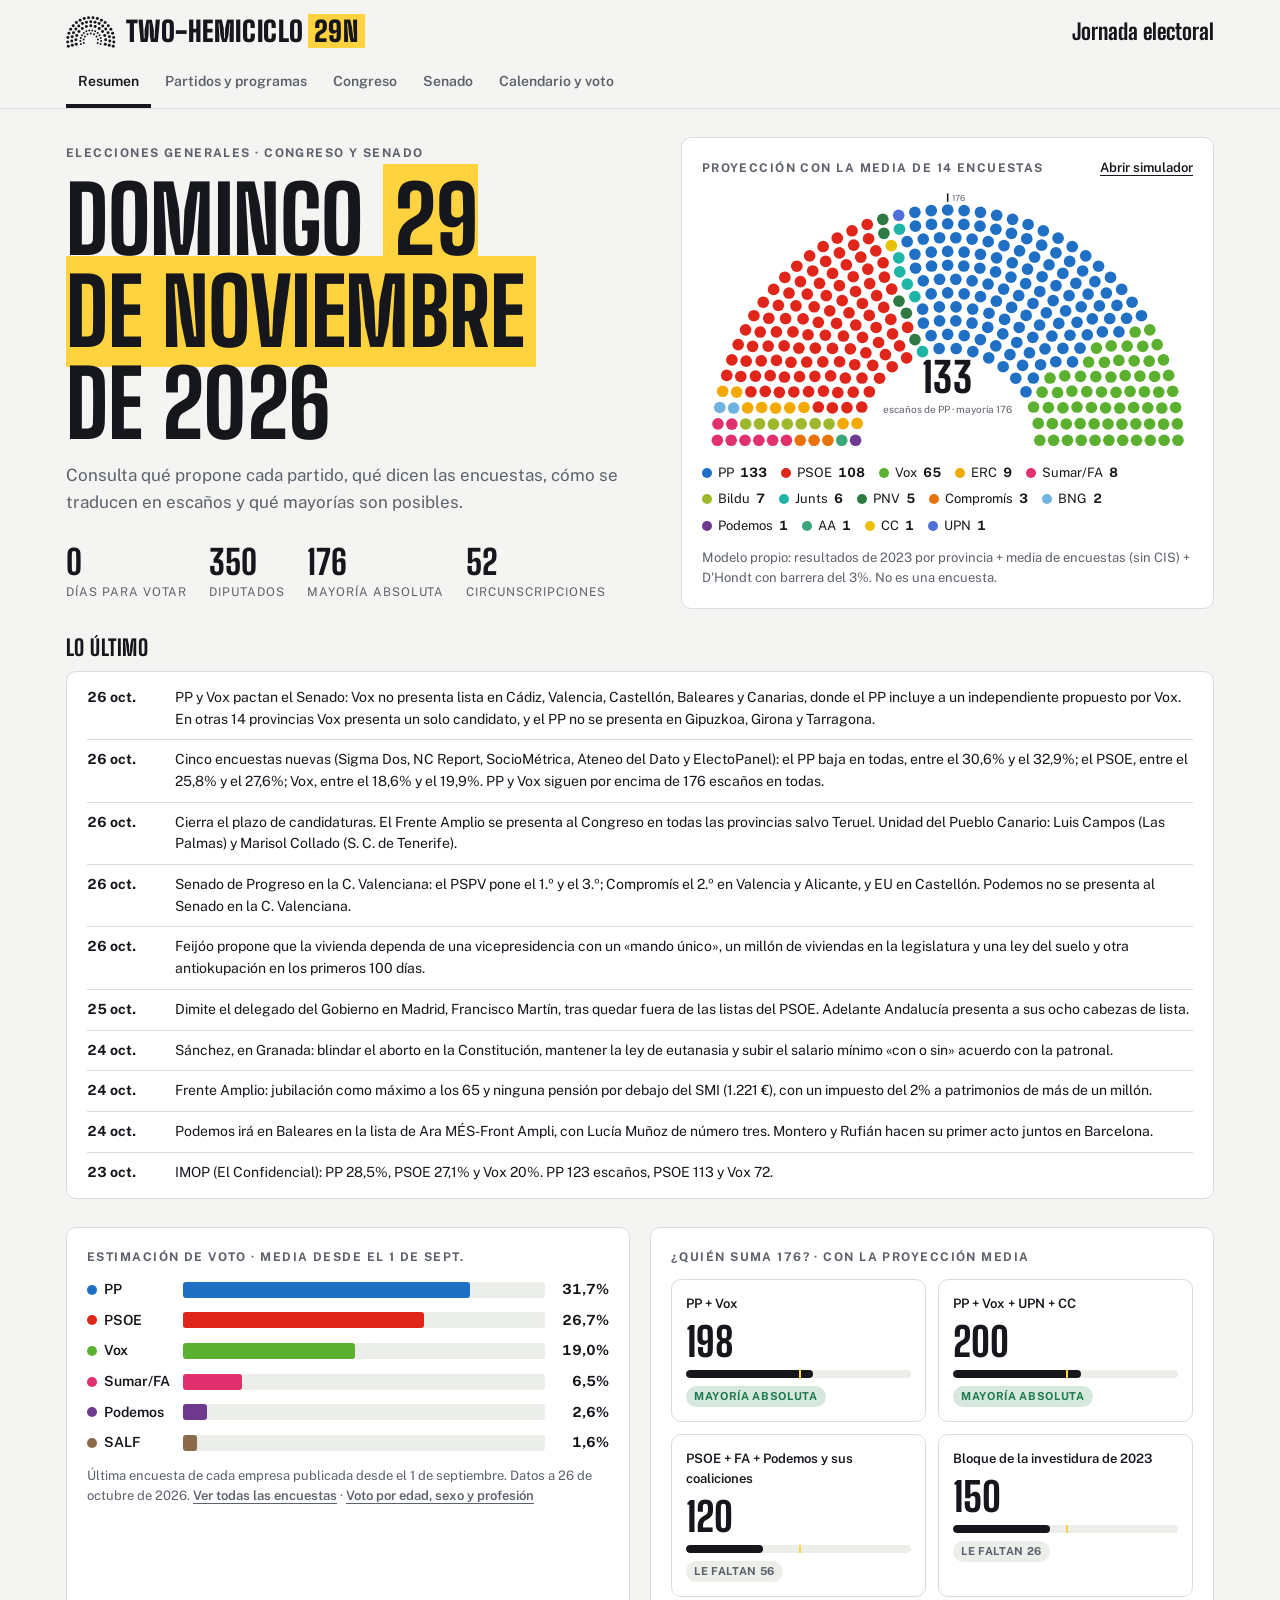
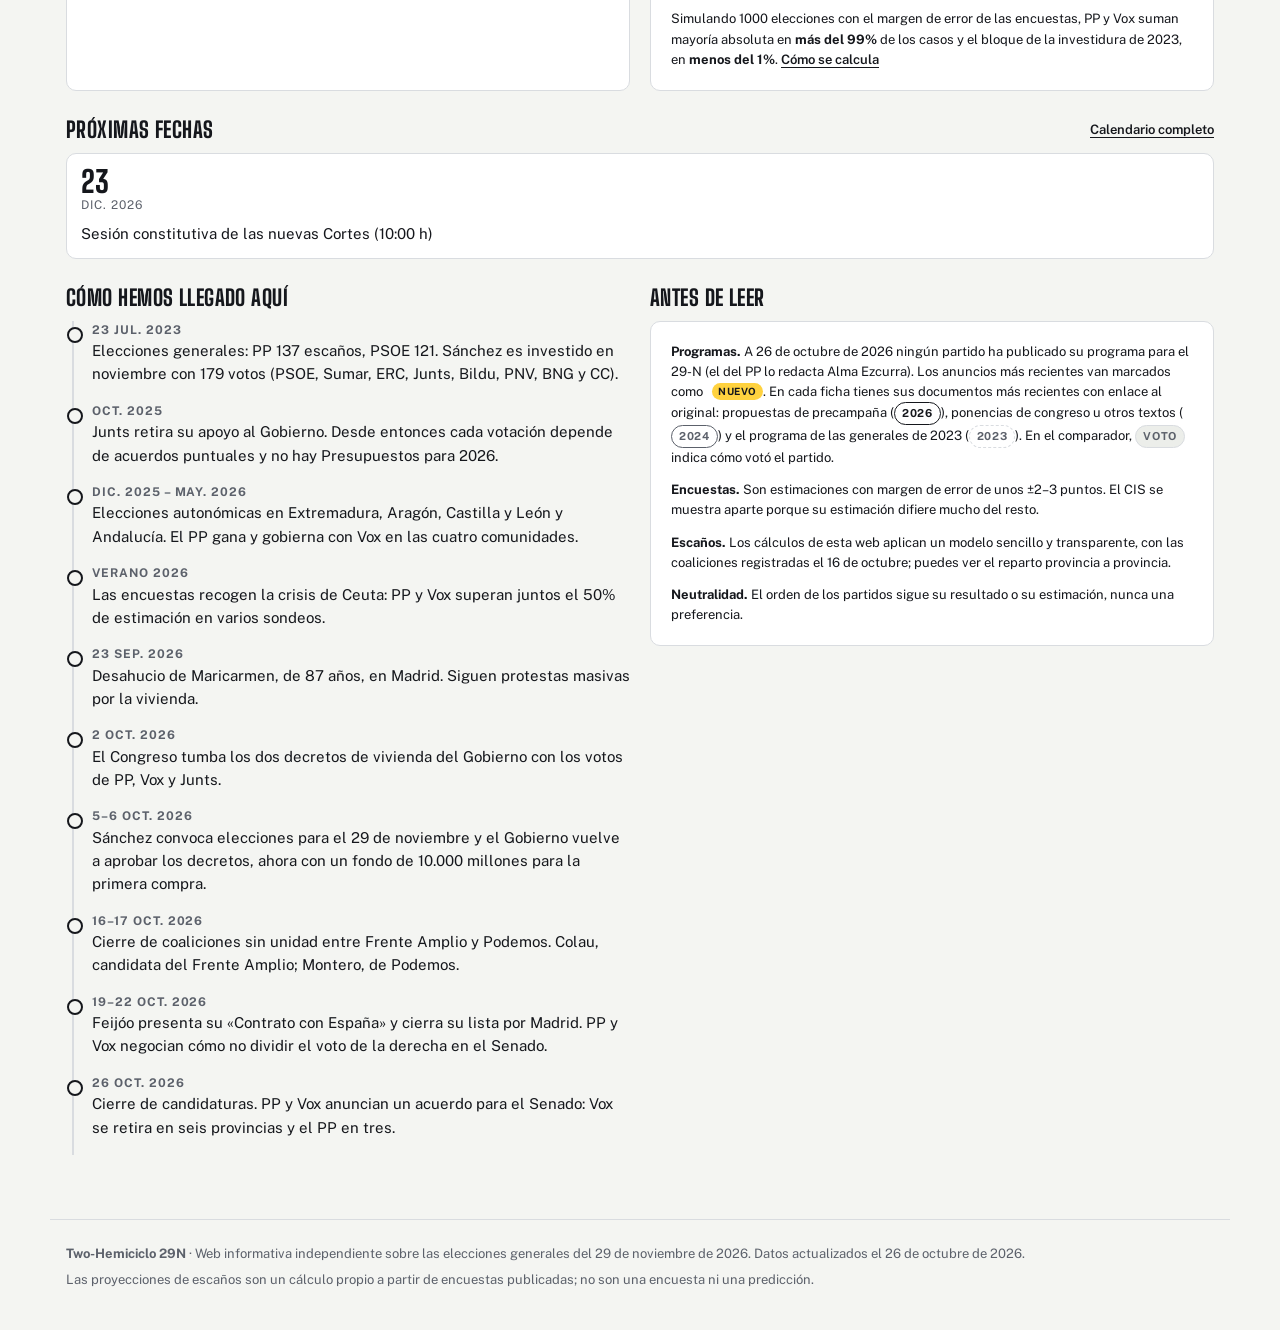
==== index.html @ 8319c79c "Escaños en el aire y probabilidad de mayoría - Congreso › Escaños y pactos: lista del último escaño " ====
<!doctype html>
<html lang="es">
<head>
<meta charset="utf-8">
<meta name="viewport" content="width=device-width,initial-scale=1">
<meta name="description" content="Programas, encuestas, simulador de escaños del Congreso y del Senado y mapa de las elecciones generales del 29 de noviembre de 2026.">
<link rel="icon" href="favicon.svg" type="image/svg+xml">
<link rel="apple-touch-icon" href="apple-touch-icon.png">
<title>Two-Hemiciclo 29N</title>
<link rel="preconnect" href="https://fonts.googleapis.com">
<link rel="preconnect" href="https://fonts.gstatic.com" crossorigin>
<link rel="stylesheet" href="https://fonts.googleapis.com/css2?family=Big+Shoulders+Display:wght@700;800;900&family=Public+Sans:wght@400;500;600;700&display=swap">
<style>
/* Layout: barra fija con pestañas + una sola columna de trabajo (máx. 1180px); los datos mandan, el color es de los partidos. */
:root{
  --paper:#F4F5F2; --card:#FFFFFF; --ink:#15171C; --muted:#5C616B; --line:#D9DCE0; --soft:#ECEEEA;
  --mark:#FFD23F; --mark-ink:#15171C; --good:#1E7A4C; --warn:#A35B00;
  --display:"Big Shoulders Display","Arial Narrow",Impact,sans-serif;
  --body:"Public Sans",system-ui,-apple-system,"Segoe UI",Roboto,sans-serif;
  --r:10px;
}
@media (prefers-color-scheme: dark){ :root:not([data-theme="light"]){
  --paper:#101216; --card:#171A20; --ink:#ECEEF1; --muted:#A1A7B1; --line:#2B3038; --soft:#1D2027;
  --mark:#FFD23F; --mark-ink:#15171C; --good:#5FC891; --warn:#F0A64A; color-scheme:dark }}
:root[data-theme="dark"]{
  --paper:#101216; --card:#171A20; --ink:#ECEEF1; --muted:#A1A7B1; --line:#2B3038; --soft:#1D2027;
  --mark:#FFD23F; --mark-ink:#15171C; --good:#5FC891; --warn:#F0A64A; color-scheme:dark }

*{box-sizing:border-box}
html{-webkit-text-size-adjust:100%}
body{background:var(--paper); color:var(--ink); font-family:var(--body); font-size:15px; line-height:1.55; margin:0}
a{color:inherit; text-underline-offset:3px}
button,input,select,textarea{font:inherit; color:inherit}
:focus-visible{outline:3px solid var(--mark); outline-offset:2px; border-radius:4px}
.num{font-variant-numeric:tabular-nums}
h1,h2,h3{font-family:var(--display); font-weight:800; line-height:1; letter-spacing:.01em; text-wrap:balance; margin:0}
h2{font-size:clamp(30px,5vw,44px); text-transform:uppercase}
h3{font-size:22px; text-transform:uppercase; letter-spacing:.02em}
p{margin:0}
.eyebrow{font-size:12px; font-weight:700; letter-spacing:.12em; text-transform:uppercase; color:var(--muted)}
.muted{color:var(--muted)}
.small{font-size:13px}

/* ---------- Barra superior ---------- */
.top{position:sticky; top:env(safe-area-inset-top,0px); z-index:20; background:var(--paper); border-bottom:1px solid var(--line)}
.top-in{max-width:1180px; margin:0 auto; padding:10px 16px 0; display:flex; flex-direction:column; gap:8px}
.brand-row{display:flex; align-items:center; justify-content:space-between; gap:4px 12px; flex-wrap:wrap}
.count{margin-left:auto}
.brand{display:flex; align-items:center; gap:10px; text-decoration:none}
.logo-mark{height:32px; width:auto; flex:none; fill:var(--ink)}
@media (max-width:480px){ .logo-mark{height:22px} .brand{gap:7px} .brand b{font-size:21px} .count{font-size:11px} .count strong{font-size:18px} }
.brand b{white-space:nowrap}
.brand-row{min-width:0}
.brand b{font-family:var(--display); font-weight:900; font-size:28px; letter-spacing:.02em; text-transform:uppercase}
.brand b span{background:var(--mark); color:var(--mark-ink); padding:0 6px; margin-left:4px}
.count{font-size:13px; color:var(--muted); white-space:nowrap}
.count strong{font-family:var(--display); font-size:22px; color:var(--ink); font-weight:800}
.tabs{display:flex; gap:2px; overflow-x:auto; scrollbar-width:none; margin:0 -16px; padding:0 16px}
.tabs::-webkit-scrollbar{display:none}
.tab{appearance:none; background:none; border:0; padding:10px 12px 11px; font-weight:600; font-size:14px; color:var(--muted); cursor:pointer; white-space:nowrap; border-bottom:4px solid transparent}
.tab:hover{color:var(--ink)}
.tab[aria-selected="true"]{color:var(--ink); border-bottom-color:var(--ink)}

/* ---------- Página ---------- */
main{max-width:1180px; margin:0 auto; padding-inline:16px; padding-block:28px 64px}
[hidden]{display:none !important}
.view{display:flex; flex-direction:column; gap:28px}
.view-head{display:flex; flex-direction:column; gap:8px; max-width:70ch}
.lead{font-size:17px; color:var(--muted)}
.panel{background:var(--card); border:1px solid var(--line); border-radius:var(--r); padding:20px}
.grid2{display:grid; grid-template-columns:repeat(auto-fit,minmax(min(100%,420px),1fr)); gap:20px}
.grid3{display:grid; grid-template-columns:repeat(auto-fit,minmax(min(100%,300px),1fr)); gap:16px}
.row{display:flex; gap:10px; flex-wrap:wrap; align-items:center}
.stack{display:flex; flex-direction:column; gap:12px}
.minw0{min-width:0}
.note{font-size:13px; color:var(--muted); border-left:3px solid var(--line); padding-left:10px}
.flag{display:inline-block; font-size:11px; font-weight:700; letter-spacing:.06em; text-transform:uppercase; padding:2px 7px; border-radius:99px; border:1px solid var(--line); color:var(--muted); white-space:nowrap}
.flag.t2026{border-color:var(--ink); color:var(--ink)}
.flag.t2023{border-style:dashed}
.flag.tvoto{background:var(--soft)}
.flag.tdoc{border-color:var(--muted)}
.btn{appearance:none; border:1px solid var(--ink); background:var(--ink); color:var(--paper); padding:9px 14px; border-radius:8px; font-weight:600; cursor:pointer}
.btn.ghost{background:transparent; color:var(--ink); border-color:var(--line)}
.btn.ghost:hover{border-color:var(--ink)}
.btn:disabled{opacity:.45; cursor:default}
.chip{appearance:none; display:inline-flex; align-items:center; gap:7px; border:1px solid var(--line); background:var(--card); padding:6px 11px; border-radius:99px; font-size:13px; font-weight:600; cursor:pointer}
.chip:hover{border-color:var(--ink)}
.chip[aria-pressed="true"]{background:var(--ink); color:var(--paper); border-color:var(--ink)}
.dot{width:10px; height:10px; border-radius:50%; flex:none; display:inline-block}

/* ---------- Resumen ---------- */
.hero{display:grid; grid-template-columns:minmax(0,1.1fr) minmax(0,1fr); gap:28px; align-items:center}
.hero h1{font-size:clamp(44px,8vw,92px); text-transform:uppercase; letter-spacing:-.005em}
.hero h1 em{font-style:normal; background:var(--mark); color:var(--mark-ink); padding:0 .12em}
.hero-facts{display:flex; gap:22px; flex-wrap:wrap; margin-top:18px}
.fact b{display:block; font-family:var(--display); font-size:34px; font-weight:800; line-height:1}
.fact span{font-size:12px; color:var(--muted); text-transform:uppercase; letter-spacing:.08em}
.blocs{display:grid; grid-template-columns:repeat(auto-fit,minmax(min(100%,230px),1fr)); gap:12px}
.bloc{border:1px solid var(--line); border-radius:var(--r); padding:14px; background:var(--card); display:flex; flex-direction:column; gap:8px}
.bloc .n{font-family:var(--display); font-size:40px; font-weight:800; line-height:1}
.bloc .lbl{font-size:13px; font-weight:600}
.state{font-size:11px; font-weight:700; letter-spacing:.06em; text-transform:uppercase; padding:2px 8px; border-radius:99px; align-self:flex-start}
.state.ok{background:color-mix(in srgb,var(--good) 18%,transparent); color:var(--good)}
.state.no{background:var(--soft); color:var(--muted)}
.meter{height:8px; background:var(--soft); border-radius:99px; position:relative; overflow:hidden}
.meter i{position:absolute; inset:0 auto 0 0; background:var(--ink); border-radius:99px}
.meter .maj{position:absolute; top:-3px; bottom:-3px; width:2px; background:var(--mark); left:50.29%}
.timeline{display:flex; flex-direction:column; gap:0; border-left:2px solid var(--line); margin-left:6px}
.tl{position:relative; padding:0 0 16px 18px}
.tl::before{content:""; position:absolute; left:-7px; top:6px; width:12px; height:12px; border-radius:50%; background:var(--paper); border:2px solid var(--ink)}
.tl b{display:block; font-size:12px; text-transform:uppercase; letter-spacing:.08em; color:var(--muted)}
.next3{display:grid; grid-template-columns:repeat(auto-fit,minmax(min(100%,200px),1fr)); gap:12px}
.date-card{border:1px solid var(--line); border-radius:var(--r); padding:12px 14px; background:var(--card)}
.date-card .dd{font-family:var(--display); font-weight:800; font-size:30px; line-height:1}
.date-card .mm{font-size:12px; text-transform:uppercase; letter-spacing:.08em; color:var(--muted)}

/* barras de estimación */
.bars{display:flex; flex-direction:column; gap:9px}
.bar{display:grid; grid-template-columns:86px minmax(0,1fr) 54px; gap:10px; align-items:center; font-size:14px}
.bar .tr{height:16px; background:var(--soft); border-radius:3px; position:relative}
.bar .tr i{position:absolute; left:0; top:0; bottom:0; border-radius:3px}
.bar .v{text-align:right; font-weight:700}
.bar .nm{font-weight:600; display:flex; align-items:center; gap:7px; white-space:nowrap; overflow:hidden; text-overflow:ellipsis}

/* hemiciclo */
.hemi{width:100%; height:auto; display:block}
.hemi-wrap{position:relative}
.hemi-legend{display:flex; flex-wrap:wrap; gap:6px 14px; font-size:13px}
.hemi-legend span{display:inline-flex; align-items:center; gap:6px}
.hemi-legend b{font-variant-numeric:tabular-nums}

/* ---------- Partidos ---------- */
.party-pick{display:flex; flex-wrap:wrap; gap:8px}
.party-pick .chip .dot{width:12px; height:12px}
.ballot{background:#FFFFFF; color:#15171C; border:1px solid #C9CCD1; border-radius:4px; padding:18px 20px; box-shadow:0 1px 0 rgba(0,0,0,.04); display:flex; flex-direction:column; gap:6px; position:relative; overflow:hidden}
.ballot::after{content:""; position:absolute; right:-30px; top:-30px; width:90px; height:90px; border-radius:50%; background:var(--pc); opacity:.9}
.ballot small{max-width:78%; font-size:11px; letter-spacing:.12em; text-transform:uppercase; color:#5C616B}
.ballot .pname{font-family:var(--display); font-weight:900; font-size:clamp(32px,6vw,52px); text-transform:uppercase; line-height:.95; max-width:85%}
.ballot .cand{font-weight:600}
.ballot .facts{display:flex; gap:18px; flex-wrap:wrap; font-size:13px; color:#3B3F47; margin-top:6px}
.prog{display:flex; flex-direction:column; gap:14px}
.prog-block{border-top:1px solid var(--line); padding-top:14px; display:grid; grid-template-columns:200px minmax(0,1fr); gap:16px}
.prog-block h4{margin:0; font-size:15px; display:flex; flex-direction:column; gap:6px; align-items:flex-start}
.prog-block ul{margin:0; padding-left:18px; display:flex; flex-direction:column; gap:6px}
.new{display:inline-block; margin-left:6px; font-size:10px; font-weight:700; letter-spacing:.06em; text-transform:uppercase; background:var(--mark); color:#15171C; padding:1px 6px; border-radius:99px; vertical-align:1px}
.news{display:flex; flex-direction:column; gap:0; padding-block:6px}
.news-item{display:grid; grid-template-columns:76px minmax(0,1fr); gap:12px; padding:9px 0; border-top:1px solid var(--line); font-size:14px}
.news-item:first-child{border-top:0}
.news-item b{font-variant-numeric:tabular-nums; white-space:nowrap}
.src.more{flex-direction:row; flex-wrap:wrap; gap:4px 14px}
.sen-big{display:flex; align-items:baseline; gap:10px}
.sen-big .n{font-family:var(--display); font-weight:900; font-size:56px; line-height:1}
.sen-bar{position:relative}
.pacts{display:grid; grid-template-columns:repeat(auto-fit,minmax(min(100%,300px),1fr)); gap:12px}
.pacts .panel{padding:14px; gap:6px}
.pacts h4{margin:0; font-size:15px}
ul.plain{margin:0; padding-left:18px; display:flex; flex-direction:column; gap:8px}
.subnav{display:flex; flex-wrap:wrap; gap:6px; margin-bottom:-8px}
.subtab{appearance:none; border:1px solid var(--line); background:var(--card); padding:6px 14px; border-radius:99px; font-size:13px; font-weight:600; cursor:pointer}
.subtab:hover{border-color:var(--ink)}
.subtab[aria-pressed="true"]{background:var(--ink); color:var(--paper); border-color:var(--ink)}
.gleg{display:inline-flex; align-items:center; gap:6px}
.gbar{display:inline-block; width:44px; height:10px; border-radius:2px}
.seat-legend{display:flex; flex-wrap:wrap; gap:4px 12px; font-size:12px; color:var(--muted)}
.seat-rows{display:flex; flex-direction:column; gap:6px}
.seat-row{display:grid; grid-template-columns:150px minmax(0,1fr) 54px; gap:12px; align-items:center}
.seat-row.avg{padding-bottom:8px; border-bottom:1px solid var(--line); margin-bottom:4px}
.seat-row.out .seatbar{opacity:.55}
.sr-name{display:flex; flex-direction:column; line-height:1.2; min-width:0}
.sr-name b{font-size:13px; white-space:nowrap; overflow:hidden; text-overflow:ellipsis}
.sr-name span{font-size:11px; color:var(--muted)}
.sr-sum{display:flex; flex-direction:column; align-items:flex-end; line-height:1.1}
.sr-sum b{font-size:15px} .sr-sum span{font-size:10px; color:var(--muted); text-transform:uppercase; letter-spacing:.04em}
.seatbar{position:relative; display:flex; height:22px; border-radius:4px; overflow:hidden; background:var(--soft)}
.seat-row.avg .seatbar{height:28px}
.seatbar i{display:flex; align-items:center; justify-content:center; height:100%; box-shadow:inset -2px 0 0 var(--card); font-style:normal; font-size:11px; font-weight:700; outline:none}
.seatbar i:last-of-type{box-shadow:none}
.seatbar i:hover,.seatbar i:focus{filter:brightness(1.12)}
.seatbar-maj{position:absolute; left:calc(50% - 1px); top:-3px; bottom:-3px; width:2px; background:var(--ink); pointer-events:none}
.pbars{display:flex; flex-direction:column; gap:0}
.pbar{display:grid; grid-template-columns:150px minmax(0,1fr); gap:12px; align-items:center}
.pb-name{font-size:13px; font-weight:600; display:flex; flex-direction:column; line-height:1.2; min-width:0; padding:3px 0}
.pb-name small{font-size:11px; font-weight:400; color:var(--muted)}
.pb-track{position:relative; height:100%; min-height:34px; display:flex; align-items:center}
.pb-head .pb-track{min-height:20px}
.pb-track i{position:relative; z-index:1; display:block; height:16px; background:var(--pc); border-radius:0 4px 4px 0; outline:none}
.pb-track i:hover,.pb-track i:focus{filter:brightness(1.12)}
.pbar.cis .pb-track i{opacity:.45}
.pb-track em{position:relative; z-index:3; font-style:normal; font-size:12px; font-weight:700; margin-left:4px; padding:0 3px; background:var(--card); border-radius:3px}
.ref{position:absolute; top:0; bottom:0; width:0; border-left:2px solid var(--ink); z-index:2; pointer-events:none}
.ref.r23{border-left:2px dashed var(--muted)}
.ref-lab{position:absolute; top:50%; margin-top:-8px; padding:0 5px; font-size:11px; font-weight:700; white-space:nowrap; color:var(--ink)}
.ref-lab.r23{color:var(--muted)}
.viz-tip{position:absolute; z-index:50; background:var(--ink); color:var(--paper); font-size:12px; line-height:1.35; padding:6px 9px; border-radius:6px; pointer-events:none; max-width:240px; box-shadow:0 2px 8px rgba(0,0,0,.18)}
.viz-tip span{opacity:.75}
@media (max-width:600px){ .seat-row{grid-template-columns:96px minmax(0,1fr) 44px; gap:8px} .pbar{grid-template-columns:96px minmax(0,1fr); gap:8px} .seatbar i span{display:none} }
.map-ctl{gap:10px; flex-wrap:wrap}
.map-ctl select{max-width:100%}
.map-grid{display:grid; grid-template-columns:minmax(0,1.35fr) minmax(0,1fr); gap:20px; align-items:start}
.map-wrap{width:100%}
.spain{width:100%; height:auto; display:block}
.spain .rg{stroke:var(--card); stroke-width:.7; cursor:pointer; transition:opacity .15s}
.spain .rg:hover{opacity:.82}
.spain .rg:focus{outline:none; stroke:var(--ink); stroke-width:2}
.spain .rg.sel{stroke:var(--ink); stroke-width:2.2}
.spain .frame{fill:none; stroke:var(--line); stroke-width:1}
.spain .maplbl{font-size:10px; fill:var(--muted); font-family:var(--body)}
.map-legend{display:flex; flex-wrap:wrap; gap:6px 14px; font-size:13px}
.sq{display:inline-block; width:11px; height:11px; border-radius:2px; margin-right:6px; vertical-align:-1px}
.schips{display:flex; flex-wrap:wrap; gap:6px 12px; font-size:13px}
.schip{display:inline-flex; align-items:center; gap:6px}
.seatstrip.big i{width:12px; height:12px}
table.mini td, table.mini th{padding:6px 8px}
.ally-blk{display:flex; flex-direction:column; gap:6px; border-top:1px solid var(--line); padding-top:10px}
.ally-blk.on .eyebrow{color:var(--ink)}
ul.ally{margin:0; padding-left:18px; display:flex; flex-direction:column; gap:4px}
.ally-table th{text-align:left}
.sen-table td:first-child{white-space:normal}
.ally-table td{text-align:left; vertical-align:top; white-space:normal; min-width:160px}
.ally-table td div+div{margin-top:4px}
.sr-only{position:absolute; width:1px; height:1px; overflow:hidden; clip:rect(0 0 0 0); white-space:nowrap}
@media (max-width:820px){ .map-grid{grid-template-columns:1fr} }
.pick-groups{display:flex; flex-direction:column; gap:10px}
.pick-group{display:flex; flex-direction:column; gap:6px}
.doc-head{display:flex; flex-direction:column; gap:8px}
.doc-meta{display:flex; flex-wrap:wrap; align-items:center; gap:10px 14px; padding-top:4px}
.doc-meta > div{flex:1 1 240px; min-width:0}
.doc-link{text-decoration:none; font-size:13px; white-space:nowrap}
.cmp-row{display:flex; gap:8px; align-items:flex-start}
.cmp-row .flag{flex:none; margin-top:2px}
.src{font-size:13px; color:var(--muted); display:flex; flex-direction:column; gap:4px}
.terr{display:grid; grid-template-columns:repeat(auto-fit,minmax(min(100%,260px),1fr)); gap:12px}
.terr .panel{padding:14px; display:flex; flex-direction:column; gap:6px}
.terr h4{margin:0; display:flex; align-items:center; gap:8px; font-size:15px}

/* ---------- Comparar ---------- */
.cmp{display:grid; grid-template-columns:repeat(auto-fit,minmax(min(100%,300px),1fr)); gap:12px}
.cmp .cell{border:1px solid var(--line); border-radius:var(--r); background:var(--card); padding:14px; display:flex; flex-direction:column; gap:6px; border-top:5px solid var(--pc)}
.cmp .cell h4{margin:0; font-size:14px; text-transform:uppercase; letter-spacing:.06em}
.cmp .cell.empty p{color:var(--muted); font-style:italic}
.quiz{display:flex; flex-direction:column; gap:12px}
.q{border:1px solid var(--line); border-radius:var(--r); padding:14px; background:var(--card); display:flex; flex-direction:column; gap:10px}
.q .qt{font-weight:600; font-size:16px}
.seg{display:inline-flex; border:1px solid var(--line); border-radius:8px; overflow:hidden; flex-wrap:wrap}
.seg button{appearance:none; border:0; background:transparent; padding:7px 12px; font-size:13px; font-weight:600; cursor:pointer; border-right:1px solid var(--line)}
.seg button:last-child{border-right:0}
.seg button[aria-pressed="true"]{background:var(--ink); color:var(--paper)}
.q details summary{cursor:pointer; font-size:13px; color:var(--muted)}

/* ---------- Encuestas ---------- */
.tiles{display:grid; grid-template-columns:repeat(auto-fit,minmax(min(100%,150px),1fr)); gap:10px}
.tile{border:1px solid var(--line); border-radius:var(--r); padding:12px 14px; background:var(--card); border-left:6px solid var(--pc)}
.tile .n{font-family:var(--display); font-size:38px; font-weight:800; line-height:1}
.tile .d{font-size:12px; color:var(--muted)}
.table-wrap{overflow-x:auto; border:1px solid var(--line); border-radius:var(--r); background:var(--card)}
table{border-collapse:collapse; width:100%; font-size:14px}
th,td{padding:9px 10px; text-align:right; border-bottom:1px solid var(--line); white-space:nowrap; font-variant-numeric:tabular-nums}
th:first-child,td:first-child{text-align:left}
thead th{font-size:12px; text-transform:uppercase; letter-spacing:.06em; color:var(--muted); font-weight:700; position:sticky; top:0; background:var(--card)}
tbody tr:last-child td{border-bottom:0}
tr.cis td{color:var(--muted)}
td .lead-cell{font-weight:700}
.top1{font-weight:800}
.pollname b{display:block}
.pollname span{font-size:12px; color:var(--muted)}
.linkbtn{appearance:none; background:none; border:0; padding:0; text-decoration:underline; text-underline-offset:3px; cursor:pointer; font-weight:600; font-size:13px}
.chart{width:100%; height:auto; display:block}
.toggle{display:inline-flex; align-items:center; gap:8px; font-size:14px; cursor:pointer}
.toggle input{width:18px; height:18px; accent-color:var(--ink)}

/* ---------- Simulador ---------- */
.sim{display:grid; grid-template-columns:minmax(0,380px) minmax(0,1fr); gap:24px; align-items:start}
.sliders{display:flex; flex-direction:column; gap:10px}
.sl{display:grid; grid-template-columns:78px minmax(0,1fr) 58px; gap:10px; align-items:center}
.sl label{font-weight:600; font-size:14px; display:flex; align-items:center; gap:6px}
.sl input[type=range]{width:100%; accent-color:var(--pc)}
.sl output{text-align:right; font-weight:700; font-variant-numeric:tabular-nums; font-size:14px}
.sim select{width:100%; padding:9px 10px; border:1px solid var(--line); border-radius:8px; background:var(--card)}
.sum-line{display:flex; justify-content:space-between; font-size:13px; color:var(--muted); border-top:1px solid var(--line); padding-top:8px}
details.more summary{cursor:pointer; font-weight:600; font-size:14px; padding:6px 0}
.seat-table td:first-child{display:flex; align-items:center; gap:8px}
.delta.up{color:var(--good)} .delta.down{color:#C2410C}
.pact{display:flex; flex-direction:column; gap:12px}
.pact-bar{height:28px; border-radius:6px; background:var(--soft); position:relative; overflow:hidden; display:flex}
.pact-bar i{height:100%; display:block}
.pact-bar .maj{position:absolute; top:0; bottom:0; width:3px; background:var(--mark); left:50.29%; box-shadow:0 0 0 1px var(--ink)}
.pact-total{font-family:var(--display); font-size:44px; font-weight:800; line-height:1}
.prov-list{display:grid; grid-template-columns:repeat(auto-fill,minmax(min(100%,220px),1fr)); gap:8px}
.prov{appearance:none; text-align:left; border:1px solid var(--line); background:var(--card); border-radius:8px; padding:8px 10px; cursor:pointer; display:flex; flex-direction:column; gap:6px}
.prov:hover,.prov[aria-pressed="true"]{border-color:var(--ink)}
.prov .pn{display:flex; justify-content:space-between; font-weight:600; font-size:13px}
.seatstrip{display:flex; gap:2px; flex-wrap:wrap}
.seatstrip i{width:9px; height:9px; border-radius:2px; display:block}
.dh td.win{background:color-mix(in srgb,var(--mark) 55%,transparent); color:var(--ink); font-weight:700}
.dh td.next{outline:2px dashed var(--muted); outline-offset:-3px}
.dh td.out{color:var(--muted)}

/* ---------- Pregunta ---------- */
.chat{display:flex; flex-direction:column; gap:14px}
.msgs{display:flex; flex-direction:column; gap:12px; min-height:120px}
.msg{max-width:85ch; padding:12px 14px; border-radius:12px; line-height:1.6}
.msg.user{align-self:flex-end; background:var(--ink); color:var(--paper); border-bottom-right-radius:3px; max-width:75%}
.msg.bot{align-self:flex-start; background:var(--card); border:1px solid var(--line); border-bottom-left-radius:3px}
.msg.bot p+p,.msg.bot p+ul,.msg.bot ul+p{margin-top:8px}
.msg.bot ul,.msg.bot ol{margin:6px 0; padding-left:20px}
.msg.bot h4{margin:8px 0 4px; font-size:15px}
.msg.err{border-color:var(--warn)}
.composer{display:flex; gap:8px; align-items:flex-end}
.composer textarea{flex:1; min-width:0; resize:vertical; min-height:52px; max-height:200px; padding:10px 12px; border:1px solid var(--line); border-radius:10px; background:var(--card)}
.thinking{color:var(--muted); font-style:italic}
.sugg{display:flex; flex-wrap:wrap; gap:8px}

/* ---------- Calendario ---------- */
.cal{display:flex; flex-direction:column}
.cal-item{display:grid; grid-template-columns:96px minmax(0,1fr); gap:14px; padding:12px 0; border-bottom:1px solid var(--line); align-items:baseline}
.cal-item .cd{font-family:var(--display); font-size:24px; font-weight:800; line-height:1}
.cal-item .cd span{display:block; font-family:var(--body); font-size:11px; font-weight:700; letter-spacing:.08em; text-transform:uppercase; color:var(--muted)}
.cal-item.past{opacity:.55}
.cal-item.today{background:color-mix(in srgb,var(--mark) 22%,transparent)}
.kind{font-size:11px; font-weight:700; letter-spacing:.06em; text-transform:uppercase; color:var(--muted); margin-left:8px}
.faq{display:flex; flex-direction:column; gap:10px}
.faq details{border:1px solid var(--line); border-radius:var(--r); background:var(--card); padding:12px 14px}
.faq summary{cursor:pointer; font-weight:600}
.faq details p{margin-top:8px}
footer{max-width:1180px; margin:0 auto; padding-inline:16px; padding-block:24px 40px; border-top:1px solid var(--line); font-size:13px; color:var(--muted); display:flex; flex-direction:column; gap:6px}

@media (max-width:820px){
  .hero{grid-template-columns:1fr}
  .sim{grid-template-columns:1fr}
  .prog-block{grid-template-columns:1fr; gap:8px}
  .msg.user{max-width:90%}
}
@media (prefers-reduced-motion:no-preference){
  .bar .tr i,.meter i,.pact-bar i{transition:width .35s ease}
}

/* ---------- Voto por grupos ---------- */
.sgtable{display:flex; flex-direction:column}
.sgrow{display:grid; grid-template-columns:minmax(150px,210px) minmax(0,1fr); gap:14px; align-items:center; padding:9px 0; border-top:1px solid var(--line)}
.sgrow.sgtot{border-top:0}
.sgrow.sgtot + .sgrow{border-top:2px solid var(--ink)}
.gname{font-weight:600; font-size:14px; line-height:1.25; display:flex; flex-direction:column}
.gname small{font-weight:400; font-size:12px; color:var(--muted)}
.sgtot .gname{font-weight:800}
.sgbar{display:flex; height:26px; border-radius:4px; overflow:hidden; background:var(--soft)}
.sgbar i{display:flex; align-items:center; justify-content:center; min-width:0; font-style:normal; font-size:12px; font-weight:700; border-right:1px solid var(--card); outline-offset:-3px}
.sgbar i:last-child{border-right:0}
.sgbar i span{overflow:hidden; white-space:nowrap}
.sgbar i.sgrest,.sgrest-sq{background:var(--line); color:var(--muted)}
@media (max-width:600px){
  .sgrow{grid-template-columns:1fr; gap:5px; padding:8px 0}
  .sgbar{height:22px}
  .sgbar i{font-size:11px}
}

/* ---------- Partidos minoritarios ---------- */
.mrows{display:flex; flex-direction:column}
.mrow{display:grid; grid-template-columns:150px minmax(0,1fr) 64px; gap:14px; align-items:center; padding:6px 0; border-top:1px solid var(--line)}
.mrow.mhead{border-top:0; padding:0}
.mname{display:flex; gap:8px; align-items:center; min-width:0}
.mname > span{display:flex; flex-direction:column; line-height:1.2; min-width:0}
.mname b{font-size:14px} .mname small{font-size:11px; color:var(--muted)}
.mtrack{position:relative; height:40px}
.mhead .mtrack{height:16px}
.mhead em{position:absolute; transform:translateX(-50%); font-style:normal; font-size:11px; color:var(--muted)}
.mgrid{position:absolute; top:0; bottom:0; width:1px; background:var(--line)}
.mrange{position:absolute; top:50%; height:12px; margin-top:-6px; background:var(--pc); opacity:.18; border-radius:6px}
.mtrack .mdot{position:absolute; width:10px; height:10px; margin:-5px 0 0 -5px; border-radius:50%; background:var(--card); border:2px solid var(--pc); z-index:2; outline-offset:2px}
.mtrack .mdia{position:absolute; top:50%; width:14px; height:14px; margin:-7px 0 0 -7px; transform:rotate(45deg); background:var(--pc); border:2px solid var(--card); box-shadow:0 0 0 1px var(--ink); z-index:3}
.mtrack .m23{position:absolute; top:6px; bottom:6px; width:0; border-left:2px dashed var(--muted); z-index:1}
.seat-legend .mdot,.seat-legend .mdia,.seat-legend .m23{display:inline-block; vertical-align:-1px; margin-right:6px}
.seat-legend .mdot{width:9px; height:9px; border-radius:50%; border:2px solid var(--ink)}
.seat-legend .mdia{width:9px; height:9px; transform:rotate(45deg); background:var(--ink)}
.seat-legend .m23{width:0; height:11px; border-left:2px dashed var(--muted)}
.msum{display:flex; flex-direction:column; align-items:flex-end; line-height:1.1}
.msum b{font-family:var(--display); font-size:24px; font-weight:800} .msum small{font-size:11px; color:var(--muted)}
.mcards{display:grid; grid-template-columns:repeat(auto-fit,minmax(min(100%,300px),1fr)); gap:12px}
.mcard{display:flex; flex-direction:column; gap:8px; padding:14px; border-top:5px solid var(--pc)}
.mcard h4{margin:0; font-size:15px}
.mbig{font-family:var(--display); font-size:34px; font-weight:800; line-height:1; display:flex; flex-direction:column; align-items:flex-end}
.mbig small{font-family:var(--body); font-size:11px; font-weight:600; color:var(--muted)}
.mfacts{display:flex; gap:4px 16px; flex-wrap:wrap}
.mloc{background:var(--soft); padding:8px 10px; border-radius:8px}
@media (max-width:600px){ .mrow{grid-template-columns:84px minmax(0,1fr) 40px; gap:8px} .mname .dot{display:none} .msum b{font-size:20px} }

/* ---------- Escaños en el aire y probabilidades ---------- */
.air-list{display:flex; flex-direction:column}
.air-row{appearance:none; background:none; border:0; border-top:1px solid var(--line); width:100%; text-align:left; display:grid; grid-template-columns:minmax(0,1fr) minmax(0,1.3fr) 70px; gap:10px; align-items:center; padding:8px 4px; font-size:14px; cursor:pointer; color:inherit}
.air-row:hover{background:var(--soft)}
.air-head{cursor:default; border-top:0; font-size:11px; font-weight:700; letter-spacing:.06em; text-transform:uppercase; color:var(--muted); padding-block:0 6px}
.air-head:hover{background:none}
.air-pair{display:flex; flex-wrap:wrap; align-items:center; gap:4px 8px; min-width:0}
.air-p{display:inline-flex; align-items:center; gap:5px; white-space:nowrap; font-weight:600}
.air-need{text-align:right; font-weight:700}
.air-need.hot{color:var(--warn)}
.prob-hist{position:relative; padding-bottom:20px}
.prob-hist svg{display:block; width:100%; height:140px}
.prob-hist .maj176{position:absolute; top:0; bottom:20px; width:0; border-left:2px dashed var(--ink)}
.prob-hist .maj176 b{position:absolute; top:-2px; left:5px; font-size:12px}
.hist-axis{position:absolute; left:0; right:0; bottom:0; height:18px}
.hist-axis span{position:absolute; transform:translateX(-50%); font-size:11px; color:var(--muted); font-variant-numeric:tabular-nums}
@media (max-width:600px){ .air-row{grid-template-columns:minmax(0,1fr) minmax(0,1.4fr) 58px; gap:6px; font-size:13px} }
.prob-table td:first-child{white-space:normal}
@media (max-width:600px){ .prob-table th,.prob-table td{padding:8px 6px} }

</style>
</head>
<body>
<header class="top">
  <div class="top-in">
    <div class="brand-row">
      <a class="brand" href="#resumen" data-go="resumen" aria-label="Inicio"><svg class="logo-mark" viewBox="4.6 2.7 102.9 66.4" aria-hidden="true" focusable="false"><circle cx="86.1" cy="61.5" r="3.1"/><circle cx="86.9" cy="52.2" r="3.1"/><circle cx="85.0" cy="43.1" r="3.1"/><circle cx="80.4" cy="34.9" r="3.1"/><circle cx="73.6" cy="28.5" r="3.1"/><circle cx="65.2" cy="24.4" r="3.1"/><circle cx="56.0" cy="23.0" r="3.1"/><circle cx="46.8" cy="24.4" r="3.1"/><circle cx="38.4" cy="28.5" r="3.1"/><circle cx="31.6" cy="34.9" r="3.1"/><circle cx="27.0" cy="43.1" r="3.1"/><circle cx="25.1" cy="52.2" r="3.1"/><circle cx="25.9" cy="61.5" r="3.1"/><circle cx="94.3" cy="63.6" r="3.1"/><circle cx="95.5" cy="54.7" r="3.1"/><circle cx="94.6" cy="45.8" r="3.1"/><circle cx="91.8" cy="37.3" r="3.1"/><circle cx="87.1" cy="29.7" r="3.1"/><circle cx="80.9" cy="23.3" r="3.1"/><circle cx="73.3" cy="18.5" r="3.1"/><circle cx="64.9" cy="15.5" r="3.1"/><circle cx="56.0" cy="14.5" r="3.1"/><circle cx="47.1" cy="15.5" r="3.1"/><circle cx="38.7" cy="18.5" r="3.1"/><circle cx="31.1" cy="23.3" r="3.1"/><circle cx="24.9" cy="29.7" r="3.1"/><circle cx="20.2" cy="37.3" r="3.1"/><circle cx="17.4" cy="45.8" r="3.1"/><circle cx="16.5" cy="54.7" r="3.1"/><circle cx="17.7" cy="63.6" r="3.1"/><circle cx="102.6" cy="65.6" r="3.1"/><circle cx="103.9" cy="56.6" r="3.1"/><circle cx="103.5" cy="47.4" r="3.1"/><circle cx="101.4" cy="38.5" r="3.1"/><circle cx="97.7" cy="30.2" r="3.1"/><circle cx="92.4" cy="22.7" r="3.1"/><circle cx="85.8" cy="16.3" r="3.1"/><circle cx="78.1" cy="11.4" r="3.1"/><circle cx="69.6" cy="8.0" r="3.1"/><circle cx="60.6" cy="6.2" r="3.1"/><circle cx="51.4" cy="6.2" r="3.1"/><circle cx="42.4" cy="8.0" r="3.1"/><circle cx="33.9" cy="11.4" r="3.1"/><circle cx="26.2" cy="16.3" r="3.1"/><circle cx="19.6" cy="22.7" r="3.1"/><circle cx="14.3" cy="30.2" r="3.1"/><circle cx="10.6" cy="38.5" r="3.1"/><circle cx="8.5" cy="47.4" r="3.1"/><circle cx="8.1" cy="56.6" r="3.1"/><circle cx="9.4" cy="65.6" r="3.1"/><circle cx="70.3" cy="58.6" r="2.1"/><circle cx="70.8" cy="51.7" r="2.1"/><circle cx="68.1" cy="45.2" r="2.1"/><circle cx="62.8" cy="40.6" r="2.1"/><circle cx="56.0" cy="39.0" r="2.1"/><circle cx="49.2" cy="40.6" r="2.1"/><circle cx="43.9" cy="45.2" r="2.1"/><circle cx="41.2" cy="51.7" r="2.1"/><circle cx="41.7" cy="58.6" r="2.1"/><circle cx="76.4" cy="60.6" r="2.1"/><circle cx="77.5" cy="54.5" r="2.1"/><circle cx="76.7" cy="48.4" r="2.1"/><circle cx="74.3" cy="42.7" r="2.1"/><circle cx="70.3" cy="37.9" r="2.1"/><circle cx="65.1" cy="34.5" r="2.1"/><circle cx="59.1" cy="32.7" r="2.1"/><circle cx="52.9" cy="32.7" r="2.1"/><circle cx="46.9" cy="34.5" r="2.1"/><circle cx="41.7" cy="37.9" r="2.1"/><circle cx="37.7" cy="42.7" r="2.1"/><circle cx="35.3" cy="48.4" r="2.1"/><circle cx="34.5" cy="54.5" r="2.1"/><circle cx="35.6" cy="60.6" r="2.1"/></svg><b>Two-Hemiciclo<span>29N</span></b></a>
      <span class="count" id="count"></span>
    </div>
    <nav class="tabs" id="tabs" role="tablist" aria-label="Secciones"></nav>
  </div>
</header>
<main>
  <section class="view" id="v-resumen" role="tabpanel" aria-labelledby="tab-resumen"></section>
  <section class="view" id="v-partidos" role="tabpanel" aria-labelledby="tab-partidos" hidden></section>
  <section class="view" id="v-comparar" role="tabpanel" aria-labelledby="tab-comparar" hidden></section>
  <section class="view" id="v-encuestas" role="tabpanel" aria-labelledby="tab-encuestas" hidden></section>
  <section class="view" id="v-grupos" role="tabpanel" aria-labelledby="tab-escanos" hidden></section>
  <section class="view" id="v-minoritarios" role="tabpanel" aria-labelledby="tab-escanos" hidden></section>
  <section class="view" id="v-escanos" role="tabpanel" aria-labelledby="tab-escanos" hidden></section>
  <section class="view" id="v-senado" role="tabpanel" aria-labelledby="tab-senado" hidden></section>
  <section class="view" id="v-mapa" role="tabpanel" aria-labelledby="tab-mapa" hidden></section>
  <section class="view" id="v-pregunta" role="tabpanel" aria-labelledby="tab-pregunta" hidden></section>
  <section class="view" id="v-calendario" role="tabpanel" aria-labelledby="tab-calendario" hidden></section>
</main>
<footer>
  <span><b>Two-Hemiciclo 29N</b> · Web informativa independiente sobre las elecciones generales del 29 de noviembre de 2026. Datos actualizados el 26 de octubre de 2026.</span>
  <span>Las proyecciones de escaños son un cálculo propio a partir de encuestas publicadas; no son una encuesta ni una predicción.</span>
</footer>
<script>
const SITE_MODE = true;
const MAP = {"w":640,"h":500,"prov":{"Albacete":"M402.7,253.2L403.3,252.5L402.5,251.3L403.0,249.4L402.5,248.9L403.8,249.3L404.6,249.0L405.8,247.8L406.4,245.8L406.7,243.9L404.5,241.8L403.3,241.9L402.6,240.8L402.6,239.7L402.1,237.5L401.1,237.1L400.7,236.3L399.5,236.5L398.6,235.6L398.0,235.7L397.9,234.4L398.9,233.0L399.4,231.2L400.1,231.2L400.2,228.7L399.3,227.6L398.8,226.3L400.0,224.3L400.8,223.5L401.6,221.9L402.7,220.2L401.9,217.9L404.9,217.6L406.2,216.8L406.9,216.8L408.7,217.4L409.9,216.5L410.9,217.7L414.9,221.2L415.3,220.6L415.6,219.1L416.6,218.9L417.3,219.7L417.8,221.3L419.3,220.5L420.2,219.6L421.5,219.2L421.9,218.7L425.2,219.2L426.0,219.1L425.0,217.5L425.1,216.9L424.2,215.1L426.0,215.0L426.8,215.2L426.6,215.9L427.8,217.1L428.0,217.8L429.8,217.2L431.6,217.1L433.0,217.8L435.7,218.0L435.8,217.0L436.6,216.0L437.4,215.9L438.0,215.2L440.7,213.8L442.7,212.1L444.4,211.3L445.1,211.0L445.1,212.0L445.5,211.6L446.3,212.1L446.6,213.6L447.4,212.7L448.7,213.9L449.4,213.7L450.5,214.7L451.0,214.2L452.4,214.8L452.6,214.5L454.4,215.2L454.8,214.7L455.3,215.2L456.3,215.2L456.5,215.5L456.1,216.7L456.3,218.9L455.8,221.2L454.7,222.5L454.4,224.3L453.9,224.7L453.9,225.6L453.7,226.0L453.8,227.3L455.1,228.2L457.7,231.1L458.2,232.3L459.6,232.2L462.8,231.6L463.3,231.0L464.7,231.1L464.8,232.2L465.5,233.0L466.1,233.4L465.8,235.1L466.3,236.4L466.1,237.0L466.3,238.2L465.2,238.7L466.6,241.7L467.1,242.1L465.5,244.0L463.3,244.2L462.7,244.0L460.0,241.9L459.8,240.8L457.4,240.2L455.2,241.0L454.1,242.6L452.2,244.0L451.2,242.8L450.0,243.6L448.6,245.5L448.8,246.0L448.6,248.5L447.5,249.4L447.1,250.9L447.9,253.2L448.3,256.3L448.2,257.8L446.1,259.5L445.6,260.3L444.5,261.0L441.8,261.2L440.9,260.1L441.2,259.0L440.3,258.4L439.9,258.8L438.9,258.2L437.9,258.4L438.0,259.0L437.2,258.8L437.6,259.4L436.6,259.7L436.1,260.5L435.3,260.6L433.8,262.0L430.7,263.1L430.1,263.0L429.3,262.3L428.3,262.2L427.4,263.3L427.3,264.1L426.2,265.4L424.1,266.1L422.8,267.1L422.2,269.0L421.7,269.6L421.1,271.5L419.1,273.3L418.7,274.3L418.6,275.3L417.5,275.5L415.7,275.2L415.3,274.7L413.6,274.3L412.7,273.7L412.0,273.6L411.0,273.0L412.2,271.7L412.3,271.0L412.9,270.7L413.8,269.0L414.5,268.3L414.2,266.8L414.5,266.2L414.5,265.4L414.8,264.7L414.5,263.8L413.1,263.4L412.9,263.2L413.0,261.0L412.5,260.0L412.7,258.8L411.0,258.5L410.4,258.7L409.6,258.2L409.4,257.3L409.7,256.1L409.3,255.5L409.7,254.8L408.5,253.8L407.8,253.8L405.9,254.7L403.9,254.1Z","Alicante":"M475.3,279.9L474.4,279.9L473.8,279.4L472.9,279.3L471.8,278.4L469.3,275.9L467.5,272.9L465.3,270.2L464.6,267.5L465.6,265.9L466.1,264.6L466.6,262.0L466.4,260.5L465.7,259.2L464.3,258.5L462.3,258.2L462.1,257.3L462.1,254.0L463.6,252.4L464.3,251.3L463.8,250.2L464.4,247.9L463.7,245.1L463.3,244.2L465.5,244.0L467.1,242.1L466.6,241.7L465.2,238.7L466.3,238.2L466.9,238.8L468.7,238.6L469.9,240.3L471.2,239.9L472.7,238.9L473.6,239.0L474.2,239.9L474.8,239.5L475.3,240.0L476.5,240.0L476.5,241.0L477.5,241.7L478.6,240.7L479.6,240.2L480.2,239.5L481.1,238.9L481.1,238.4L480.2,237.9L479.0,238.5L478.4,238.0L477.9,236.8L479.9,236.0L482.1,236.1L483.2,235.1L485.2,234.5L486.1,233.7L486.0,233.3L487.1,233.0L487.5,232.2L489.3,233.0L490.3,233.2L491.6,232.8L491.5,232.5L492.6,231.4L493.2,232.7L495.8,231.2L496.9,232.4L497.5,231.7L496.9,231.1L497.5,231.5L499.5,232.1L500.2,231.9L501.7,232.2L502.8,232.9L503.6,232.9L505.5,234.1L505.1,234.9L506.1,236.0L506.5,235.9L507.0,237.1L505.7,237.4L504.2,239.4L503.5,239.5L503.1,240.1L502.6,240.2L501.7,241.8L501.0,241.8L500.3,242.5L499.1,242.4L498.3,243.2L497.4,244.6L497.3,245.2L497.8,245.5L496.3,247.5L495.8,247.1L494.4,247.2L493.7,248.1L493.1,248.2L491.6,248.9L490.5,249.3L489.3,250.0L487.9,251.3L486.9,252.0L486.1,253.4L486.0,255.8L486.3,256.1L484.6,255.8L482.6,257.7L482.3,258.9L482.5,260.3L483.0,262.4L483.0,263.2L482.1,263.9L481.1,263.8L480.0,264.1L479.5,264.6L478.7,266.7L478.6,270.2L478.7,273.3L477.2,274.2L477.0,275.5L476.6,275.7L476.6,276.9L475.8,277.0L475.6,277.6Z","Almería":"M392.6,334.4L392.1,332.8L393.8,331.7L394.5,331.0L395.6,330.6L396.1,330.0L395.5,328.5L394.5,327.5L395.8,326.4L396.1,325.0L397.3,324.8L397.7,324.0L397.5,322.6L396.9,322.4L396.2,320.5L395.6,317.8L396.1,317.7L396.5,318.5L397.2,318.7L398.6,318.4L398.8,316.8L399.2,315.6L400.4,315.1L401.0,313.9L401.1,312.2L402.0,309.9L402.9,310.0L403.8,310.6L404.4,310.6L404.5,311.2L405.2,312.2L406.2,311.7L407.2,312.3L408.8,312.7L408.9,311.9L408.5,311.1L408.5,309.4L409.0,308.3L408.8,306.9L409.4,306.8L409.1,304.7L410.7,303.2L411.4,302.7L411.7,301.9L413.0,301.0L414.0,300.2L415.0,300.1L415.6,299.7L415.6,298.9L416.4,298.9L418.3,298.2L419.1,298.2L419.1,297.1L418.7,296.3L418.6,295.0L417.7,293.2L418.7,293.7L420.4,293.5L420.6,292.9L420.2,292.4L420.0,290.3L421.4,286.5L420.5,285.0L420.9,284.1L420.6,282.8L420.8,281.6L421.6,281.7L422.1,281.0L423.6,280.0L424.9,281.2L425.7,280.7L426.7,280.6L427.5,281.6L429.3,281.4L430.4,281.8L431.3,281.2L432.1,281.8L431.4,283.0L431.4,284.0L431.1,286.1L431.6,288.2L431.2,288.6L431.2,290.7L432.5,292.9L433.4,293.8L433.5,294.4L436.5,298.5L437.7,300.3L439.1,301.1L438.9,300.3L441.6,300.5L444.3,302.3L445.7,303.4L445.0,304.2L444.3,304.3L443.7,305.1L443.1,306.6L441.4,308.7L440.9,309.9L440.1,310.4L439.3,313.1L439.1,315.4L438.7,316.0L438.5,317.8L437.7,319.4L437.7,320.3L437.0,321.6L437.2,323.4L436.6,324.1L435.9,323.9L435.2,324.6L434.7,325.8L434.1,325.8L433.5,326.5L433.7,328.5L432.9,328.7L431.5,330.3L431.5,331.6L430.0,332.3L429.4,333.7L428.4,333.8L426.9,334.3L424.6,331.5L423.0,330.0L422.1,329.4L420.5,329.1L419.0,329.9L418.2,330.6L416.3,329.5L415.3,330.2L413.2,330.6L411.9,332.6L411.3,334.8L410.2,336.1L408.4,336.9L406.2,337.1L404.8,336.3L404.0,336.1L403.1,336.6L402.6,336.5L401.1,334.8L400.3,334.2L399.5,334.2L398.1,334.8L396.5,334.5L394.7,334.6Z","Ávila":"M299.1,175.9L300.1,174.4L301.2,173.6L300.8,173.2L301.1,171.9L300.6,170.3L302.2,169.2L302.6,168.6L304.1,168.3L305.1,167.9L305.1,168.5L304.6,169.3L305.6,170.3L306.6,170.3L306.8,168.7L307.8,168.9L308.5,168.1L308.9,166.0L309.4,165.4L309.6,164.4L309.5,163.9L306.8,164.8L306.3,165.1L306.6,163.3L307.2,162.6L307.2,163.3L309.0,163.4L311.1,161.6L311.3,160.6L311.7,160.4L311.0,159.7L311.3,159.2L312.8,158.3L313.0,157.9L314.1,157.7L315.6,156.2L316.8,155.6L316.6,154.9L318.0,154.0L318.0,153.5L318.7,152.7L318.4,151.9L318.5,150.7L319.3,149.6L320.2,148.7L319.7,147.2L320.5,146.7L321.0,145.0L320.4,143.6L319.1,143.0L318.9,142.1L319.1,140.8L319.7,140.3L319.8,139.1L320.6,138.4L322.0,138.9L323.2,138.1L323.5,137.7L325.0,138.2L326.5,139.5L327.2,139.8L328.5,140.8L329.6,140.6L330.2,139.2L331.1,138.6L333.1,138.3L333.1,139.5L333.7,141.0L333.4,141.7L333.8,142.6L334.6,142.7L335.9,143.6L336.3,144.1L337.1,146.1L338.4,146.8L338.6,147.5L338.7,149.9L339.4,150.5L339.6,151.1L339.0,151.3L338.7,152.0L339.1,152.5L340.7,152.2L341.6,153.6L341.5,154.6L342.2,155.6L342.9,156.2L342.9,157.3L343.4,160.0L343.4,161.0L346.3,160.8L346.7,160.3L347.8,160.1L348.8,160.1L348.9,159.7L348.2,159.0L349.0,158.5L351.2,158.2L352.1,158.4L351.7,158.8L351.9,160.0L351.6,161.0L352.1,161.3L350.3,162.1L348.7,162.2L348.4,161.1L347.8,161.2L347.8,162.1L348.1,162.2L347.8,164.0L346.6,164.6L346.8,165.4L346.8,169.1L346.2,169.7L346.5,170.9L343.7,170.9L342.8,171.8L342.9,173.5L342.1,174.0L342.4,174.9L340.7,175.1L339.9,173.8L339.2,174.0L339.9,176.1L338.5,177.6L338.9,178.7L338.7,179.4L338.2,179.5L336.9,180.3L336.2,180.3L334.6,179.8L334.6,178.1L334.1,177.7L334.2,176.6L333.1,177.1L332.6,176.9L332.0,177.6L330.6,176.9L330.1,177.8L330.5,178.7L329.4,179.9L328.2,180.3L326.5,181.6L326.7,182.4L326.5,183.1L325.4,183.4L325.0,183.7L323.8,184.2L323.4,182.1L321.7,182.5L320.5,183.5L319.1,185.1L317.2,185.5L316.8,184.4L314.9,184.2L313.2,184.4L312.5,184.0L311.5,181.8L311.6,181.2L311.4,179.5L311.8,179.1L312.3,177.4L310.5,178.0L309.4,177.9L309.1,178.7L308.1,179.2L308.0,179.9L306.0,180.4L303.8,179.4L303.3,179.5L302.8,178.0L302.0,178.0L301.8,177.0L300.6,176.1Z","Badajoz":"M255.5,268.1L255.3,267.6L254.6,267.8L254.0,268.4L253.7,267.9L252.7,268.5L252.0,269.2L251.0,269.0L249.9,269.7L249.5,269.3L248.0,266.4L248.1,265.5L247.6,264.7L246.9,264.3L246.1,262.4L243.9,259.5L243.2,257.9L242.3,257.2L243.1,255.6L242.3,255.6L242.5,253.9L242.9,253.2L243.0,252.5L244.4,250.6L244.7,249.5L245.2,249.0L244.2,248.4L244.5,245.5L244.8,244.5L246.9,243.4L247.1,242.7L248.3,242.1L248.9,241.3L249.7,240.6L250.6,240.7L251.7,239.0L252.3,238.8L253.0,237.9L252.3,236.6L253.3,235.9L253.5,235.3L254.7,233.6L256.0,231.5L255.5,230.8L255.9,230.1L255.1,228.6L253.5,227.3L252.7,227.1L250.9,227.9L249.5,227.5L249.7,225.6L250.0,224.9L249.0,224.2L247.7,223.9L246.3,222.8L246.1,220.8L246.8,219.8L247.7,220.4L249.6,217.9L248.7,217.4L249.4,216.2L250.6,215.3L251.3,215.1L252.4,215.3L252.7,215.8L252.1,216.7L251.5,216.3L251.4,216.9L252.0,217.4L252.1,218.5L253.1,218.0L253.8,216.8L253.8,216.0L254.6,215.1L253.6,214.7L252.7,213.9L253.4,212.9L255.2,213.5L255.1,213.7L257.1,214.8L259.3,215.6L259.9,215.3L261.7,215.3L262.1,216.3L261.9,217.3L262.7,218.1L263.5,218.3L263.1,220.4L262.4,220.9L261.6,222.0L261.7,222.9L262.7,224.4L263.3,224.1L265.6,225.0L266.5,224.0L267.3,224.1L269.2,224.9L269.4,225.9L270.6,226.1L270.6,224.9L272.3,225.5L274.1,225.2L274.9,225.7L276.2,225.9L277.4,224.9L278.2,224.9L278.5,226.3L278.4,228.3L279.0,228.9L281.1,229.3L282.1,230.8L283.3,230.7L283.9,231.0L284.2,232.0L286.1,229.6L288.7,227.6L288.7,228.9L288.9,230.9L289.8,230.3L291.2,228.6L291.8,228.8L291.9,229.8L293.7,228.9L295.0,228.6L295.5,228.2L295.8,227.1L297.3,227.5L298.4,228.3L300.0,229.9L300.6,230.0L301.5,229.0L303.0,229.1L303.7,228.3L303.1,227.9L303.9,226.9L302.7,225.2L304.9,224.0L305.7,225.1L306.1,224.3L306.8,225.5L307.8,226.5L309.1,226.4L309.6,226.7L310.6,226.0L311.2,224.1L311.9,223.0L311.7,222.0L312.2,218.8L313.5,219.4L314.2,219.4L315.4,220.2L318.8,219.4L319.9,218.4L320.1,217.3L320.0,216.4L320.9,216.3L322.0,217.5L323.3,217.3L323.7,216.8L324.2,217.2L325.0,216.6L324.9,216.1L325.6,216.1L326.0,216.1L327.1,216.8L328.4,217.3L330.7,215.9L332.0,215.8L332.4,215.1L334.8,213.6L335.4,214.8L333.9,218.2L334.1,219.0L332.2,219.4L333.2,222.3L333.9,222.8L334.0,224.3L335.6,225.4L336.2,226.3L335.2,226.1L333.9,225.3L332.9,225.0L331.8,225.3L330.5,224.8L329.8,226.3L329.1,226.9L328.9,228.2L328.4,229.5L328.8,230.3L330.0,230.9L329.8,231.7L329.2,231.7L328.8,232.4L328.0,232.2L326.2,231.2L325.2,231.1L326.3,234.8L326.8,235.7L327.2,235.4L328.2,236.1L329.2,236.1L329.6,236.8L329.2,239.1L328.6,238.8L327.0,238.8L325.9,240.3L325.6,241.4L325.3,243.2L324.9,244.5L324.3,245.4L322.3,245.9L320.4,246.9L319.8,246.5L318.0,246.6L317.5,246.3L318.1,248.2L317.5,248.3L317.5,249.0L316.6,248.7L316.6,249.3L315.6,249.8L315.1,250.5L313.7,251.2L313.1,251.9L313.1,252.6L310.9,252.4L310.2,253.3L310.4,254.2L309.7,254.2L309.5,255.2L307.1,256.8L306.8,257.8L305.7,257.7L303.9,259.1L303.3,260.6L303.3,261.2L304.2,262.1L303.6,263.8L304.3,264.4L304.8,266.1L305.3,266.8L305.5,269.3L304.8,269.6L304.9,271.1L304.1,271.9L303.5,271.9L303.2,272.7L301.4,272.4L299.3,274.8L297.9,274.6L297.6,272.9L298.6,272.5L299.3,271.8L298.9,271.2L299.6,270.4L298.1,269.7L297.2,270.4L296.2,270.2L294.7,270.9L294.2,270.6L292.8,271.5L292.7,272.5L291.5,272.9L290.9,274.5L291.6,275.4L291.2,276.2L290.7,276.4L290.7,277.0L290.0,278.7L288.6,278.5L288.1,278.9L287.2,278.6L284.9,279.2L284.0,279.2L281.8,281.0L281.3,280.3L279.9,280.2L279.3,279.6L277.5,279.2L276.6,278.3L275.7,277.7L275.3,276.0L274.5,275.9L273.6,275.5L272.3,275.6L272.6,276.0L271.4,277.0L271.7,277.6L270.8,277.6L270.7,277.2L268.9,276.7L268.0,277.1L267.4,276.8L267.7,275.6L266.2,273.5L264.9,273.7L262.5,273.3L261.8,273.7L261.1,273.3L261.1,272.7L259.6,272.7L259.4,272.3L260.1,271.2L260.3,269.7L259.2,269.9L258.1,269.5L256.5,268.5Z","Baleares":"M548.5,230.8L547.9,230.4L548.0,229.9ZM547.2,225.8L547.0,226.5L547.3,228.4L546.5,228.0L546.1,228.6L545.6,227.3L544.9,226.9L543.6,227.3L543.3,226.8L542.2,226.9L541.6,227.9L540.3,226.2L540.8,224.2L540.1,223.6L540.6,223.0L541.7,222.9L543.2,222.5L542.3,221.4L542.4,220.3L543.0,219.3L544.5,217.8L545.0,218.3L545.3,217.5L546.4,217.4L546.7,216.7L547.2,217.2L547.6,216.4L549.0,216.1L549.3,215.5L550.2,215.1L551.2,216.1L552.3,215.8L553.0,216.6L552.4,216.8L552.7,217.8L553.5,218.4L552.5,219.5L552.6,220.7L551.5,220.7L550.9,221.3L551.0,222.8L550.3,222.8L550.2,223.5L549.3,224.5L548.0,224.5L548.0,225.1L547.5,225.1ZM547.7,236.9L547.2,234.6L547.4,234.6L547.0,233.5L547.5,232.9L548.3,233.2L548.7,231.5L549.3,232.6L550.2,233.1L551.0,234.3L552.4,235.0L553.4,234.0L554.2,234.6L554.0,235.7L552.4,235.9L550.5,234.8L549.3,234.8L549.0,235.7ZM574.1,191.7L574.2,191.3L575.1,190.5L574.6,191.5ZM584.2,191.5L584.0,192.2L583.0,192.4L582.3,193.1L582.5,194.4L582.2,195.8L581.5,195.8L579.7,194.1L580.0,193.4L579.3,192.6L578.2,193.4L578.3,192.9L577.7,192.9L577.2,193.7L576.3,192.3L575.6,191.9L575.8,191.3L575.4,190.9L575.6,190.0L576.6,189.6L577.7,188.4L579.0,187.5L580.0,186.0L581.0,185.0L581.9,185.0L582.7,184.1L583.8,182.5L584.2,181.8L585.1,181.1L585.2,180.4L585.8,180.1L586.1,179.4L587.4,178.3L587.6,178.5L588.5,177.8L588.3,177.3L589.4,177.1L590.9,175.9L591.6,175.7L592.5,174.6L593.4,174.2L593.9,173.5L595.2,173.8L596.3,172.4L597.5,172.3L597.3,172.8L599.5,172.1L600.2,171.0L600.8,170.7L601.4,170.9L602.5,170.3L602.2,171.2L601.5,171.5L600.7,172.3L599.9,172.3L599.3,173.3L598.6,173.1L598.4,174.2L598.9,175.1L599.6,175.4L600.3,174.8L600.7,174.9L602.2,173.4L602.5,173.6L602.1,174.4L602.5,175.0L602.0,175.8L600.1,176.5L600.3,177.7L601.7,179.1L603.8,180.0L605.3,180.3L607.5,178.7L607.7,177.5L608.1,177.2L609.3,178.1L610.1,178.0L611.2,178.7L612.1,178.6L612.1,179.7L612.8,179.6L612.3,180.4L612.6,182.6L612.1,182.7L612.1,183.7L611.2,183.6L610.7,184.5L610.7,185.8L611.3,186.3L610.5,186.4L610.3,187.6L609.5,188.1L608.2,190.2L608.0,191.6L608.1,194.0L607.5,194.8L607.4,195.4L606.7,196.8L606.3,196.6L605.6,198.0L605.1,198.4L604.3,198.4L603.5,199.4L602.1,201.5L601.4,201.8L601.0,201.2L600.1,200.6L599.5,199.8L598.8,199.9L598.9,198.9L597.9,198.1L596.7,198.0L596.0,198.5L595.0,198.2L593.7,198.4L593.3,198.9L592.4,198.5L591.9,198.8L590.4,197.5L589.8,196.6L590.0,195.7L588.9,194.1L589.7,192.7L588.7,191.6L587.2,190.8L585.2,190.4L585.1,191.4ZM598.7,208.5L597.5,207.8L597.8,207.2L598.7,207.4L598.5,206.8L599.5,206.8L599.0,207.4L599.1,208.3ZM634.8,170.0L632.7,169.3L631.9,168.7L629.8,167.8L629.5,168.0L627.5,167.5L625.6,168.5L623.1,168.9L623.0,167.6L623.3,167.2L622.8,165.7L621.7,165.6L621.5,164.8L622.0,164.3L622.2,163.3L623.2,162.9L624.1,162.9L624.7,162.5L625.2,162.9L625.5,162.5L626.7,162.1L627.1,162.4L628.9,161.9L629.2,161.5L629.8,162.0L631.0,161.1L631.7,162.1L632.6,161.0L632.4,162.2L633.0,162.4L632.6,160.9L633.7,161.1L633.6,161.8L634.5,162.6L634.6,162.0L635.9,163.5L636.8,163.2L637.2,163.3L637.4,164.7L638.4,165.4L638.3,166.0L638.7,166.8L639.5,167.4L639.8,168.2L639.3,168.1L639.8,168.8L640,169.5L639.8,170.7L639.0,171.4L637.9,171.3L635.9,170.6Z","Barcelona":"M543.2,123.4L543.4,122.8L542.8,121.6L542.3,122.2L540.9,121.8L540.4,120.8L542.0,121.0L542.2,120.2L542.1,119.1L541.3,119.5L540.8,119.1L541.0,118.6L540.1,118.3L539.6,117.2L539.9,116.6L539.7,116.1L539.1,116.2L538.6,115.5L537.8,115.2L536.6,115.9L537.0,115.0L536.1,113.2L536.6,112.2L536.1,111.3L535.3,111.4L534.8,111.0L533.7,110.7L533.4,109.8L535.0,109.2L534.8,108.5L534.3,108.4L535.0,107.8L533.8,107.4L533.0,107.7L533.4,107.1L531.8,106.2L532.8,105.1L534.5,104.9L532.8,102.9L532.6,102.1L532.0,102.1L533.0,100.6L532.5,100.3L532.9,97.8L534.4,97.7L534.4,99.0L535.0,98.6L534.8,98.1L535.6,98.1L535.7,98.7L537.0,99.3L537.0,98.7L537.8,98.1L538.5,98.2L538.6,97.7L538.2,97.0L538.8,96.4L538.7,95.6L539.4,95.2L538.7,93.7L538.2,93.6L537.7,94.1L537.1,93.9L538.0,92.7L538.5,92.6L539.3,91.4L539.4,90.8L539.1,89.6L540.0,89.0L540.4,89.6L541.4,88.9L541.3,88.1L540.7,87.6L540.3,88.4L539.2,88.7L539.1,87.8L539.6,87.9L540.7,87.0L540.3,86.2L539.6,86.4L540.1,84.5L540.9,84.4L541.0,83.7L540.4,83.6L540.5,83.0L540.0,82.4L540.4,81.5L541.2,81.0L541.0,79.8L540.0,79.9L539.1,79.3L539.1,78.6L539.7,77.9L538.9,77.0L539.0,76.2L538.5,76.0L541.7,75.3L543.7,74.4L544.9,74.0L545.6,73.5L547.1,73.6L548.3,74.2L549.3,73.5L551.1,74.3L550.3,75.2L549.9,76.0L550.2,77.6L550.8,77.5L551.3,78.3L551.3,79.2L550.7,79.1L550.4,79.7L549.7,80.0L549.3,79.6L549.4,78.7L548.2,78.5L548.4,79.4L549.1,79.1L549.8,80.5L550.4,80.3L551.6,80.9L552.6,80.4L553.0,81.3L553.9,81.6L554.3,80.7L555.7,80.4L556.3,80.8L556.5,80.0L557.5,80.0L558.4,79.7L559.3,80.0L559.5,80.9L560.9,80.3L561.5,80.3L562.0,80.9L562.7,80.9L562.6,81.7L563.8,82.6L564.7,81.7L565.3,81.7L566.0,82.4L565.6,82.8L566.5,83.5L566.2,84.1L566.4,84.8L565.5,85.3L566.2,85.6L565.8,86.3L565.1,86.6L564.7,86.3L565.0,87.7L565.6,87.5L566.2,88.0L566.1,89.1L565.3,90.0L564.1,89.8L563.4,91.0L561.9,90.4L561.5,91.1L561.7,91.9L562.4,92.6L562.9,93.9L563.8,93.7L564.6,93.9L565.6,93.7L566.3,94.4L567.4,95.1L568.3,95.2L568.4,95.7L569.0,96.1L569.3,96.8L571.4,96.3L572.5,95.8L572.6,95.4L573.3,95.1L573.8,95.4L575.2,95.0L575.9,95.3L576.9,95.1L576.7,95.7L577.1,96.7L576.7,97.7L577.5,98.8L575.7,100.0L570.5,103.1L568.9,104.3L568.1,104.7L566.3,106.6L565.5,107.3L563.0,108.6L562.1,109.3L561.5,110.4L561.0,111.8L560.2,112.8L560.0,113.8L559.6,113.7L559.2,116.0L558.8,116.8L556.8,118.1L555.1,118.8L552.3,119.3L550.3,120.4L549.8,120.8L548.5,120.9L547.7,121.6L545.8,122.1L544.1,123.1ZM541.9,92.6L541.9,92.6L541.9,92.6ZM542.5,118.3L542.5,118.3L542.5,118.3ZM550.4,82.2L550.7,81.4L549.8,81.6L550.1,82.3ZM539.9,83.8L539.9,83.8L539.9,83.8ZM538.4,83.5L539.9,83.4L540.0,83.7Z","Burgos":"M357.4,119.0L356.6,117.5L355.8,117.7L355.9,115.2L355.8,114.2L355.3,113.4L354.4,112.8L354.8,112.2L354.9,111.0L355.2,110.9L355.3,110.0L353.6,108.2L353.9,107.4L353.6,106.5L354.5,106.2L355.3,106.4L357.1,105.1L357.1,103.8L358.0,103.5L358.5,102.6L359.9,102.6L360.0,100.8L359.3,100.8L357.9,101.6L356.7,102.5L355.4,102.8L355.5,101.8L355.9,100.8L356.6,100.5L357.3,99.3L356.9,98.6L354.9,98.6L354.8,99.1L353.8,99.2L353.0,98.1L353.0,97.1L353.8,97.2L354.5,96.4L353.0,96.1L352.4,95.3L351.7,95.6L351.3,95.1L350.2,95.4L349.7,95.0L349.6,94.2L350.1,93.7L350.1,93.0L349.3,91.9L348.7,91.8L348.9,90.9L348.7,89.7L348.4,89.2L348.0,87.4L347.7,87.4L347.4,86.0L347.6,85.5L347.1,85.0L347.3,84.1L346.7,84.0L345.7,84.4L345.5,83.9L345.3,82.2L345.9,80.9L347.4,81.2L348.2,81.0L348.0,80.0L348.1,79.4L347.3,78.3L347.1,77.2L346.4,76.8L346.2,76.1L346.9,75.6L346.6,74.6L347.2,74.1L347.3,73.4L347.0,72.9L347.1,71.6L346.5,70.9L347.4,70.2L347.7,70.9L348.9,70.2L349.9,68.9L351.2,68.1L351.9,68.1L351.9,68.8L352.4,68.9L353.2,67.7L354.4,67.4L355.7,67.6L355.8,67.3L356.5,67.8L357.5,67.6L358.0,67.0L358.7,67.3L358.6,66.5L359.1,65.7L360.1,66.5L361.4,65.9L361.6,64.3L361.0,63.6L361.3,62.9L360.1,62.0L359.7,62.7L359.9,63.4L359.6,63.7L358.5,63.4L359.1,62.1L358.9,61.4L359.9,61.6L360.4,60.7L360.8,60.8L361.1,60.2L359.9,59.1L359.2,59.4L359.2,60.5L358.1,60.9L358.0,61.4L356.5,61.1L356.0,60.3L356.7,57.9L357.4,57.0L358.5,56.5L359.1,55.4L360.4,55.4L360.9,54.4L360.4,53.5L361.6,53.4L362.2,53.8L363.2,53.4L363.3,52.8L364.1,52.6L364.9,52.0L365.5,51.2L365.7,50.4L366.5,49.3L367.8,49.7L368.1,50.6L368.6,50.3L369.9,50.6L371.1,51.1L373.9,51.1L375.4,50.3L376.1,50.1L376.3,49.6L377.2,49.3L378.2,48.3L379.0,48.1L380.0,49.3L380.4,48.9L381.2,49.4L381.7,48.9L382.4,49.1L382.6,49.7L382.0,50.0L382.0,50.5L381.4,51.5L382.9,52.4L382.2,53.5L382.7,53.6L382.7,55.4L381.9,55.4L381.7,55.7L382.7,56.3L384.5,56.5L384.9,56.2L386.1,57.2L385.9,57.7L386.9,58.5L387.5,58.5L388.0,59.1L387.1,59.9L386.9,60.4L384.6,60.9L384.1,60.5L383.5,60.8L382.7,60.1L382.8,59.5L381.7,59.1L380.3,58.9L379.5,60.5L378.7,61.0L378.5,62.1L380.1,63.7L380.9,63.4L381.4,62.3L382.0,62.8L382.7,62.6L383.5,61.3L384.1,61.8L383.9,62.6L382.5,65.1L383.5,65.7L383.3,66.8L383.0,67.2L384.0,67.0L384.5,66.6L385.7,66.9L386.2,66.7L386.4,67.8L387.1,67.7L387.5,68.5L388.1,68.6L388.4,69.3L389.1,69.0L390.0,69.0L390.0,69.4L390.9,69.6L391.2,70.2L391.1,71.3L392.4,72.0L391.6,72.8L390.9,72.6L390.3,72.8L390.0,72.3L388.8,72.0L388.5,72.2L387.7,71.9L387.3,72.4L386.6,72.1L385.2,72.1L385.2,72.7L385.7,73.0L386.0,73.7L385.8,74.4L384.6,76.0L383.7,76.5L384.6,77.0L385.1,76.6L385.7,77.0L385.6,78.2L385.1,78.6L385.7,79.2L386.6,80.6L386.2,81.5L386.1,82.4L386.5,83.7L386.2,83.7L385.6,82.7L385.7,81.9L385.0,81.8L385.1,82.4L384.9,83.2L385.5,83.2L386.3,84.2L386.1,84.6L384.8,84.7L384.8,85.3L385.2,85.8L385.0,86.4L385.5,88.1L385.3,88.6L385.6,89.3L385.2,89.9L385.2,90.8L384.4,91.3L384.9,92.3L385.7,93.1L385.9,94.1L386.5,94.2L387.6,96.2L390.0,96.2L390.8,95.9L391.6,98.2L391.6,98.8L391.0,99.0L390.0,101.3L390.2,102.0L389.9,103.0L389.0,102.9L388.6,103.6L388.4,104.9L387.1,104.8L386.0,105.4L385.9,105.9L384.7,108.0L383.6,109.2L383.0,108.8L382.7,107.6L381.5,107.1L381.2,106.2L380.0,106.0L379.6,107.1L380.0,108.0L379.9,109.4L380.2,110.4L379.2,110.7L378.7,111.5L377.7,111.8L377.5,112.5L377.6,113.7L376.5,113.9L376.0,114.5L375.8,115.7L375.3,115.8L375.2,116.9L374.5,118.4L373.7,118.0L372.8,118.1L372.1,117.4L371.4,118.1L371.7,118.9L370.9,118.8L370.7,119.5L369.3,119.0L367.5,119.8L366.9,121.0L365.7,121.7L365.6,123.8L365.7,124.3L364.4,124.3L364.3,121.6L364.4,120.8L363.2,121.9L363.8,123.2L362.6,123.4L361.3,121.3L360.5,121.2L360.2,120.3L359.2,119.6L358.6,119.6L357.9,118.9ZM355.1,96.4L355.1,96.4L355.1,96.4ZM353.2,94.7L354.4,94.9L353.8,93.5L352.7,93.9L352.7,94.6ZM347.5,68.7L347.5,68.7L347.5,68.7ZM390.1,73.2L390.4,73.7L389.9,74.0ZM388.0,73.2L388.0,73.2L388.0,73.2ZM392.0,67.4L392.4,67.2L392.3,66.3L392.8,65.1L393.2,65.6L394.2,65.1L396.1,65.1L397.4,65.7L397.9,65.6L399.3,66.2L400.3,65.9L400.8,66.8L401.7,66.2L401.3,67.9L400.3,69.2L400.7,69.4L401.2,70.3L402.2,70.2L402.5,69.4L403.0,69.6L403.3,71.2L402.2,71.6L401.1,71.0L399.5,71.2L398.9,70.4L397.4,70.2L396.8,70.8L395.2,70.6L394.7,69.3L393.3,68.9L393.2,68.4Z","Cáceres":"M246.8,219.8L245.5,218.5L245.5,218.3L244.1,216.8L244.2,215.6L243.8,214.9L244.7,213.5L244.4,212.9L245.0,211.7L244.1,210.9L243.3,210.7L243.1,210.2L242.0,210.0L241.7,209.5L241.8,208.3L240.5,208.2L239.9,207.4L239.2,206.1L238.1,205.5L237.9,204.1L237.3,203.4L237.1,201.9L239.8,202.3L241.7,203.1L242.5,202.9L244.0,203.4L245.6,202.7L246.8,202.4L250.2,203.1L251.0,202.7L253.5,203.0L254.9,202.5L255.3,201.2L255.9,200.1L255.7,199.5L256.4,198.1L256.0,196.4L256.7,195.8L257.1,195.8L257.9,195.2L258.0,194.7L259.0,193.8L259.2,192.4L259.0,191.6L259.7,190.7L259.8,188.9L260.2,188.3L260.0,186.3L259.7,185.4L258.8,185.1L258.8,184.1L258.1,183.0L256.1,182.6L255.4,181.5L255.6,180.1L255.2,179.7L255.9,177.9L257.0,177.3L257.6,177.4L258.0,176.6L259.5,176.8L260.8,176.4L261.0,176.1L261.8,177.1L263.0,177.4L263.7,177.1L264.6,177.3L265.9,176.3L266.8,177.5L267.4,176.6L270.3,176.4L271.4,175.5L271.1,174.5L271.3,173.8L272.1,173.0L274.6,172.0L275.4,171.9L276.1,170.8L277.6,170.9L278.0,169.9L279.1,168.8L280.4,168.6L281.8,167.8L282.2,167.2L283.6,167.3L284.3,168.2L285.1,168.5L285.3,169.4L286.3,169.2L285.9,170.1L288.0,171.2L287.3,172.1L287.3,172.8L286.9,173.0L288.4,173.7L289.7,173.8L289.5,174.5L290.0,175.3L292.3,176.4L292.8,176.4L293.4,175.8L293.8,174.8L295.3,173.9L295.4,174.4L296.4,173.4L297.1,173.4L297.5,175.1L296.9,175.7L297.1,176.2L298.1,176.5L299.1,175.9L300.6,176.1L301.8,177.0L302.0,178.0L302.8,178.0L303.3,179.5L303.8,179.4L306.0,180.4L308.0,179.9L308.1,179.2L309.1,178.7L309.4,177.9L310.5,178.0L312.3,177.4L311.8,179.1L311.4,179.5L311.6,181.2L311.5,181.8L312.5,184.0L311.5,184.6L311.2,186.5L311.7,188.5L311.5,189.9L310.5,192.7L310.1,194.5L311.3,194.0L312.9,193.9L313.9,194.7L314.3,195.5L313.5,196.4L313.1,198.1L313.4,199.8L315.3,200.1L315.6,199.5L316.9,198.2L318.2,198.1L318.5,199.8L318.0,200.2L319.2,201.8L318.7,202.6L318.4,205.0L316.9,206.9L317.0,207.3L319.0,209.2L319.7,210.4L321.1,211.8L322.0,211.8L323.7,214.3L325.6,216.1L324.9,216.1L325.0,216.6L324.2,217.2L323.7,216.8L323.3,217.3L322.0,217.5L320.9,216.3L320.0,216.4L320.1,217.3L319.9,218.4L318.8,219.4L315.4,220.2L314.2,219.4L313.5,219.4L312.2,218.8L311.7,222.0L311.9,223.0L311.2,224.1L310.6,226.0L309.6,226.7L309.1,226.4L307.8,226.5L306.8,225.5L306.1,224.3L305.7,225.1L304.9,224.0L302.7,225.2L303.9,226.9L303.1,227.9L303.7,228.3L303.0,229.1L301.5,229.0L300.6,230.0L300.0,229.9L298.4,228.3L297.3,227.5L295.8,227.1L295.5,228.2L295.0,228.6L293.7,228.9L291.9,229.8L291.8,228.8L291.2,228.6L289.8,230.3L288.9,230.9L288.7,228.9L288.7,227.6L286.1,229.6L284.2,232.0L283.9,231.0L283.3,230.7L282.1,230.8L281.1,229.3L279.0,228.9L278.4,228.3L278.5,226.3L278.2,224.9L277.4,224.9L276.2,225.9L274.9,225.7L274.1,225.2L272.3,225.5L270.6,224.9L270.6,226.1L269.4,225.9L269.2,224.9L267.3,224.1L266.5,224.0L265.6,225.0L263.3,224.1L262.7,224.4L261.7,222.9L261.6,222.0L262.4,220.9L263.1,220.4L263.5,218.3L262.7,218.1L261.9,217.3L262.1,216.3L261.7,215.3L259.9,215.3L259.3,215.6L257.1,214.8L255.1,213.7L255.2,213.5L253.4,212.9L252.7,213.9L253.6,214.7L254.6,215.1L253.8,216.0L253.8,216.8L253.1,218.0L252.1,218.5L252.0,217.4L251.4,216.9L251.5,216.3L252.1,216.7L252.7,215.8L252.4,215.3L251.3,215.1L250.6,215.3L249.4,216.2L248.7,217.4L249.6,217.9L247.7,220.4Z","Cádiz":"M274.0,333.2L274.6,332.9L274.5,329.9L274.7,328.7L275.3,328.3L277.2,327.8L277.9,328.5L278.9,328.3L281.6,329.0L283.5,330.3L288.3,331.0L288.8,330.7L290.1,330.6L291.4,331.2L291.2,330.7L291.9,328.7L293.1,327.9L294.5,327.5L296.0,327.4L297.8,327.7L298.5,327.0L298.6,326.0L299.7,325.2L300.3,326.1L301.1,326.1L301.4,326.8L301.8,326.4L302.5,326.5L302.6,328.0L304.4,329.0L303.9,327.7L304.8,327.0L305.3,326.0L306.4,325.4L306.8,324.5L305.9,323.6L305.4,322.6L307.2,322.2L308.2,321.8L308.6,323.6L308.1,324.6L307.5,324.9L307.4,325.9L308.0,327.1L308.9,326.9L309.0,326.1L309.6,325.4L311.3,324.3L311.7,323.7L312.9,322.5L312.9,323.3L314.0,324.6L315.4,326.9L316.4,326.0L318.0,325.1L318.7,324.1L319.8,324.7L320.5,325.7L320.0,326.0L320.8,328.6L320.1,328.9L319.9,330.0L319.0,331.6L317.7,332.2L315.8,331.4L315.5,330.5L314.2,329.9L314.1,329.5L313.0,330.2L311.8,331.6L311.5,332.4L312.3,333.9L313.3,334.4L312.0,336.8L312.1,339.1L309.8,341.1L307.8,341.8L307.2,341.6L306.9,343.0L305.9,343.8L305.4,344.8L304.2,345.8L303.9,345.3L301.9,344.6L301.4,344.9L301.5,346.4L302.8,346.4L303.3,346.8L304.7,347.1L305.8,345.3L308.1,345.4L308.6,346.0L308.8,347.2L309.4,348.4L310.9,350.1L311.6,351.9L311.6,353.0L312.1,354.1L312.1,355.1L313.7,354.5L314.6,355.7L314.1,356.2L313.0,358.8L312.2,359.6L311.5,361.7L311.4,363.0L310.9,363.1L310.0,362.5L309.6,361.8L308.1,361.9L307.5,362.7L307.6,364.1L308.3,363.9L308.3,364.5L307.5,364.4L307.9,365.0L307.5,365.9L308.1,366.2L307.9,366.8L306.6,367.7L305.8,367.6L304.7,368.3L302.5,369.3L301.3,369.5L299.8,367.6L298.1,366.9L297.4,367.2L296.0,366.6L294.8,365.9L294.3,366.3L293.3,365.1L292.4,363.7L291.5,362.6L290.0,361.3L288.9,361.2L287.3,361.6L286.4,361.2L285.5,361.4L283.9,358.5L283.6,357.5L282.7,356.2L281.6,356.0L280.2,352.7L278.9,351.5L278.3,349.4L276.6,345.8L275.8,344.8L276.8,345.2L277.5,346.6L277.3,347.0L277.7,348.0L278.7,348.3L279.2,347.4L279.9,347.2L280.7,346.2L280.7,345.6L279.7,345.3L279.4,346.2L278.5,346.4L277.6,345.6L278.4,345.4L278.9,343.4L278.3,342.7L277.4,342.9L276.9,341.8L276.1,341.1L274.7,340.7L274.1,341.2L272.7,340.3L272.7,339.7L271.1,336.3L271.0,335.5L272.0,335.1L274.0,333.5Z","Castellón":"M467.2,189.0L466.0,188.0L465.3,186.2L465.6,184.8L467.0,184.2L467.7,183.3L467.8,181.9L469.3,181.8L469.8,181.4L471.1,181.2L471.6,180.4L472.4,180.0L472.8,180.2L472.1,178.8L472.8,177.6L473.5,177.4L473.9,176.3L473.7,175.2L474.1,174.8L474.5,172.0L475.1,172.5L476.2,172.9L477.0,172.3L477.7,172.5L479.8,171.0L479.8,170.4L479.2,169.6L480.3,168.6L481.9,166.6L482.8,166.2L482.5,165.2L481.9,164.4L481.0,163.7L480.4,163.0L480.8,162.3L482.7,161.4L482.6,160.4L481.7,159.4L482.0,158.4L481.7,157.7L481.6,155.4L480.7,155.9L478.7,155.1L478.9,153.9L478.4,153.5L479.2,152.7L480.2,152.5L480.6,153.2L482.7,151.8L483.2,151.8L483.0,150.6L483.4,149.0L484.2,147.6L485.8,147.3L485.8,147.9L486.6,148.7L488.8,149.7L489.9,149.8L490.2,149.4L491.5,149.4L492.0,150.0L492.0,150.8L492.5,151.0L493.4,149.8L494.8,149.1L495.8,149.5L496.6,148.7L497.5,149.0L498.4,148.6L499.0,149.9L499.7,149.6L500.8,150.4L500.1,151.7L500.1,152.3L500.6,152.9L501.9,153.5L503.4,153.7L504.4,153.6L505.9,154.7L506.2,155.9L507.0,156.4L509.0,156.9L507.9,159.5L507.6,159.8L506.2,162.5L505.8,164.5L504.8,166.1L504.4,167.1L503.8,168.1L502.2,169.9L501.8,171.5L500.9,172.0L499.9,172.9L499.3,173.9L498.4,176.6L498.4,177.4L497.6,178.4L496.5,178.7L495.3,179.8L494.9,181.0L494.7,182.4L494.1,183.7L494.0,185.2L493.1,186.3L492.1,187.9L491.7,187.9L490.4,190.1L490.0,191.3L488.5,194.4L485.5,193.3L485.3,192.5L484.1,191.4L483.4,191.3L481.7,191.5L481.3,192.1L481.6,192.9L480.9,194.0L479.9,194.6L479.8,195.3L479.2,195.4L477.8,194.2L477.2,192.8L476.6,192.1L475.9,192.2L475.0,193.3L474.8,194.6L473.3,194.5L472.6,194.3L472.7,192.6L472.1,190.7L470.9,190.0L470.3,191.7L469.4,191.5L468.0,189.5Z","Ciudad Real":"M349.8,262.9L349.2,263.1L348.0,262.3L344.5,260.8L343.3,260.6L342.0,258.8L341.1,257.8L340.3,257.5L340.2,257.0L339.5,257.2L339.4,256.6L337.7,256.3L337.3,255.1L335.7,254.1L334.3,253.7L334.2,252.9L333.2,252.7L331.5,251.9L330.5,251.9L328.8,250.9L328.6,249.0L328.2,247.9L326.0,248.0L323.9,247.4L323.9,246.9L323.1,246.1L322.3,245.9L324.3,245.4L324.9,244.5L325.3,243.2L325.6,241.4L325.9,240.3L327.0,238.8L328.6,238.8L329.2,239.1L329.6,236.8L329.2,236.1L328.2,236.1L327.2,235.4L326.8,235.7L326.3,234.8L325.2,231.1L326.2,231.2L328.0,232.2L328.8,232.4L329.2,231.7L329.8,231.7L330.0,230.9L328.8,230.3L328.4,229.5L328.9,228.2L329.1,226.9L329.8,226.3L330.5,224.8L331.8,225.3L332.9,225.0L333.9,225.3L335.2,226.1L336.2,226.3L335.6,225.4L334.0,224.3L333.9,222.8L333.2,222.3L332.2,219.4L334.1,219.0L333.9,218.2L335.4,214.8L334.8,213.6L337.1,213.4L337.2,212.0L338.1,211.4L338.8,211.4L339.3,210.9L339.1,209.8L340.1,208.8L341.8,209.6L341.1,209.8L341.2,210.5L341.7,211.8L342.5,212.3L342.8,210.5L343.1,210.2L343.9,211.0L345.8,211.4L347.4,212.0L348.1,211.9L350.1,212.2L351.3,211.7L351.8,211.3L352.6,208.2L352.9,207.7L354.1,208.3L356.9,207.7L357.3,210.1L356.3,210.1L356.0,211.0L356.4,212.4L355.7,213.3L354.4,213.1L354.1,215.3L353.3,217.3L354.0,217.2L354.9,218.2L356.0,217.1L358.3,217.7L359.5,217.7L359.6,218.9L360.0,219.5L359.7,220.0L361.0,220.7L362.0,220.9L362.8,221.6L364.1,221.7L365.1,220.4L366.6,220.2L368.2,221.2L369.0,220.7L369.8,220.0L372.8,219.4L373.9,219.7L374.8,219.3L376.6,217.7L376.8,216.4L378.8,214.9L381.1,214.7L382.3,215.1L382.0,213.7L382.7,211.8L386.5,211.5L386.5,210.9L387.8,210.6L389.5,211.4L390.5,212.5L392.1,212.1L392.9,212.8L393.7,212.6L395.2,211.3L396.2,213.4L397.5,214.8L396.6,216.0L397.1,216.7L397.7,216.4L398.3,216.8L399.3,215.9L400.1,214.4L400.6,214.6L400.8,215.6L401.9,217.9L402.7,220.2L401.6,221.9L400.8,223.5L400.0,224.3L398.8,226.3L399.3,227.6L400.2,228.7L400.1,231.2L399.4,231.2L398.9,233.0L397.9,234.4L398.0,235.7L398.6,235.6L399.5,236.5L400.7,236.3L401.1,237.1L402.1,237.5L402.6,239.7L402.6,240.8L403.3,241.9L404.5,241.8L406.7,243.9L406.4,245.8L405.8,247.8L404.6,249.0L403.8,249.3L402.5,248.9L403.0,249.4L402.5,251.3L403.3,252.5L402.7,253.2L402.4,253.8L401.2,254.6L401.1,254.9L399.4,255.9L398.4,256.8L397.8,256.1L396.6,256.0L395.8,256.2L394.7,257.4L394.8,258.1L394.4,258.7L392.1,256.0L389.9,257.9L388.1,257.4L384.6,257.0L383.6,256.2L382.9,256.1L381.2,256.5L381.2,258.1L379.6,259.6L377.9,260.1L376.7,259.7L375.9,259.6L375.4,258.0L374.0,257.8L373.8,259.8L372.7,260.4L371.7,259.9L369.9,259.6L368.7,259.1L368.4,259.6L367.6,259.2L366.0,259.3L365.3,259.7L365.3,260.6L364.3,261.5L363.6,261.4L362.4,261.8L359.1,261.9L356.8,261.3L353.8,261.4L351.4,260.6L350.3,260.5L349.6,260.9ZM332.4,215.1L332.0,215.8L330.7,215.9L328.4,217.3L327.1,216.8L326.0,216.1L327.2,211.7L328.1,209.7L328.7,208.9L330.5,210.0L332.1,210.8L332.8,211.9L332.6,212.8L332.9,213.3L332.0,214.3Z","Córdoba":"M323.1,297.2L322.8,296.4L322.2,296.5L322.5,295.7L320.9,294.9L322.0,295.0L322.3,295.4L322.8,295.0L322.8,295.8ZM303.2,272.7L303.5,271.9L304.1,271.9L304.9,271.1L304.8,269.6L305.5,269.3L305.3,266.8L304.8,266.1L304.3,264.4L303.6,263.8L304.2,262.1L303.3,261.2L303.3,260.6L303.9,259.1L305.7,257.7L306.8,257.8L307.1,256.8L309.5,255.2L309.7,254.2L310.4,254.2L310.2,253.3L310.9,252.4L313.1,252.6L313.1,251.9L313.7,251.2L315.1,250.5L315.6,249.8L316.6,249.3L316.6,248.7L317.5,249.0L317.5,248.3L318.1,248.2L317.5,246.3L318.0,246.6L319.8,246.5L320.4,246.9L322.3,245.9L323.1,246.1L323.9,246.9L323.9,247.4L326.0,248.0L328.2,247.9L328.6,249.0L328.8,250.9L330.5,251.9L331.5,251.9L333.2,252.7L334.2,252.9L334.3,253.7L335.7,254.1L337.3,255.1L337.7,256.3L339.4,256.6L339.5,257.2L340.2,257.0L340.3,257.5L341.1,257.8L342.0,258.8L343.3,260.6L344.5,260.8L348.0,262.3L349.2,263.1L349.8,262.9L350.9,263.2L350.9,264.1L351.3,265.0L351.9,265.0L351.7,267.5L352.5,268.1L352.3,268.9L353.5,270.4L353.8,272.0L353.2,272.6L352.6,272.8L352.0,274.3L351.3,274.8L351.1,275.8L350.7,275.4L350.6,276.8L350.0,276.8L350.3,277.6L349.5,277.6L349.5,278.4L350.3,280.3L350.3,282.5L349.9,282.7L349.7,284.2L349.8,285.1L349.5,287.8L350.5,288.2L351.7,288.2L352.3,288.6L351.7,289.4L351.2,291.3L353.3,291.9L353.9,292.9L353.1,293.5L351.7,294.9L352.0,295.7L353.3,296.0L354.1,296.7L354.2,297.8L355.8,299.0L356.4,299.8L356.4,300.5L357.9,300.9L356.8,301.8L357.4,302.4L358.3,302.6L359.5,304.9L360.1,305.5L358.9,305.4L357.0,305.5L355.5,306.7L354.4,308.4L352.5,307.9L351.5,309.1L351.6,310.5L351.2,311.8L350.6,312.2L351.0,313.6L349.5,315.0L348.3,315.7L348.3,314.7L347.7,314.3L346.8,314.3L346.2,313.2L346.5,313.1L346.5,311.8L344.0,311.4L343.5,312.5L341.7,314.0L340.6,314.5L339.9,314.1L339.6,314.6L338.4,314.6L338.6,314.1L337.9,313.1L337.9,312.5L336.8,312.9L336.5,312.5L336.2,311.3L335.6,311.0L335.7,310.4L335.5,308.9L334.2,307.8L333.7,308.9L333.1,309.1L332.4,308.8L331.9,309.2L330.4,307.8L330.6,307.0L330.2,307.0L329.3,305.5L329.7,304.4L328.1,304.3L328.4,303.7L327.5,302.9L326.3,300.5L325.8,300.5L326.4,299.3L326.3,297.5L326.4,296.2L326.1,296.0L325.2,296.4L325.6,294.5L324.5,293.3L324.0,292.1L322.3,291.6L320.8,292.6L320.6,293.5L320.1,292.4L319.3,292.4L319.9,292.9L320.1,294.1L319.1,293.8L318.6,294.1L317.6,293.2L315.6,294.6L314.0,295.8L312.3,296.2L311.1,297.5L311.0,296.6L310.2,296.4L309.2,295.0L309.8,294.3L309.3,294.1L309.1,293.5L309.5,292.6L309.9,292.4L310.5,293.3L311.0,292.4L311.9,292.0L312.3,292.7L312.8,292.4L313.0,291.4L312.8,289.9L312.9,289.0L312.1,288.7L311.4,288.0L311.8,286.3L311.4,285.8L309.5,284.9L309.0,283.5L309.2,283.3L308.8,282.0L309.1,281.3L307.9,280.2L307.2,280.0L306.3,278.8L306.5,277.4L306.3,276.8L304.8,274.9L304.8,274.4L304.2,273.8L303.3,273.5Z","A Coruña":"M239.9,23.8L240.1,24.6L239.7,24.9L239.8,25.9L239.3,25.9L240.1,27.1L240.0,27.6L239.3,27.6L238.7,28.9L239.0,29.3L239.1,30.3L238.2,30.5L238.3,30.8L237.8,31.8L238.2,32.8L238.0,33.5L237.3,34.4L236.9,36.1L236.0,36.5L236.0,36.9L235.4,38.0L233.6,37.6L233.0,38.4L233.4,39.0L233.3,40.7L231.3,42.8L232.1,43.6L231.7,44.7L230.6,46.9L230.9,48.1L231.2,50.3L231.7,51.2L230.9,52.3L231.9,55.8L231.8,57.4L231.5,58.1L230.6,58.8L230.8,59.3L229.8,60.3L229.4,60.4L228.6,61.6L227.8,61.6L227.2,62.2L226.6,62.1L226.3,61.3L225.8,61.2L224.9,61.8L224.8,61.3L224.2,61.6L222.8,60.8L222.2,61.4L221.6,61.4L221.9,62.4L220.5,61.7L219.8,62.3L219.8,62.7L219.1,62.3L218.6,61.2L217.6,61.7L218.0,61.9L217.9,63.3L217.2,64.0L216.1,63.5L215.2,64.5L215.5,64.9L214.6,65.3L213.4,65.3L212.7,64.7L211.9,64.9L210.6,64.6L210.2,65.2L209.3,65.0L209.1,66.2L208.5,66.2L207.7,65.7L206.7,66.3L205.5,66.4L205.1,67.2L205.0,67.6L204.1,68.9L203.6,68.6L202.8,69.3L201.9,68.8L202.2,68.2L201.4,67.2L201.0,67.9L200.9,69.4L200.6,70.4L199.8,70.0L200.2,69.3L199.4,68.9L198.1,70.3L198.6,71.2L197.5,71.2L197.2,71.8L196.4,71.9L196.4,73.1L195.3,73.9L194.6,73.9L195.0,72.4L194.6,71.6L194.1,71.2L193.2,71.5L193.6,70.3L194.0,70.3L194.2,69.5L194.8,69.0L195.1,68.2L195.7,65.7L196.2,65.6L196.2,64.9L196.8,64.3L198.1,64.1L198.5,63.0L199.2,62.3L199.9,62.1L199.8,61.2L199.6,62.1L198.6,61.8L198.2,62.7L197.4,62.2L197.2,62.8L196.2,62.4L196.4,61.8L194.6,62.2L195.1,63.0L194.2,63.5L194.0,64.3L193.4,63.5L193.0,63.6L192.4,61.9L191.9,61.5L193.1,61.1L193.4,60.5L193.3,59.7L192.8,59.6L192.3,58.2L192.6,57.3L193.1,56.9L192.0,56.5L191.7,55.1L191.1,55.0L191.3,56.3L190.5,56.2L190.3,55.2L189.8,55.1L189.7,55.7L188.9,55.8L188.4,57.7L188.1,57.0L188.4,56.6L187.7,55.8L188.2,54.4L188.8,54.0L189.2,52.4L188.7,52.1L188.4,50.5L189.3,50.4L189.7,49.6L189.5,48.6L189.9,48.9L190.9,48.1L191.4,48.2L191.5,48.7L192.3,48.2L192.8,47.3L192.5,46.3L192.0,47.4L191.3,47.0L191.2,45.8L191.6,46.0L192.2,45.5L192.5,44.5L192.7,44.8L193.2,44.4L194.3,44.4L195.3,45.1L196.1,45.0L198.0,43.2L198.3,43.8L198.7,43.3L199.9,43.4L199.6,42.0L198.8,41.8L198.5,41.3L199.6,40.6L200.2,40.7L201.2,40.6L201.1,39.4L202.3,39.5L202.7,39.7L203.2,38.9L203.7,38.6L203.8,39.3L204.4,39.4L204.5,40.0L205.4,40.7L207.3,41.2L209.5,40.7L210.2,40.2L211.1,40.1L212.3,40.6L213.0,40.4L214.1,39.1L213.5,38.8L214.6,38.6L215.0,38.9L216.0,37.8L217.1,38.2L217.1,37.6L217.7,38.4L217.1,38.6L217.7,39.1L217.7,39.6L218.8,39.5L219.2,38.0L218.7,38.0L218.9,37.3L220.3,37.1L220.6,37.9L221.5,38.0L221.9,39.0L221.9,39.5L223.2,40.5L222.9,38.0L223.4,37.0L224.3,37.0L224.4,36.6L223.8,36.3L223.2,36.7L222.5,36.1L221.8,36.5L221.2,35.7L220.1,35.3L220.2,35.0L222.1,34.5L222.8,35.0L223.7,34.9L224.6,34.2L225.4,32.6L224.9,32.6L224.1,33.9L222.3,34.1L222.4,33.3L221.7,34.4L220.7,34.6L220.1,34.2L219.3,34.7L219.3,34.2L219.8,33.7L220.1,32.8L219.8,32.6L220.1,31.8L220.7,31.8L220.9,31.4L220.1,30.3L220.4,29.9L220.8,30.5L222.1,30.5L223.6,29.5L223.6,29.1L224.3,28.7L224.5,27.9L225.2,28.3L226.0,27.5L227.5,26.7L228.8,27.0L228.7,26.5L228.1,26.5L228.2,25.5L228.6,24.5L229.3,24.2L230.4,24.6L231.7,24.0L232.2,23.1L232.8,23.3L233.7,22.1L234.1,22.3L234.8,21.9L235.0,22.4L234.7,23.7L235.2,24.3L235.1,24.7L234.4,24.2L234.5,26.3L233.4,26.3L234.1,26.6L235.3,26.5L234.7,25.1L235.9,25.1L236.1,24.5L237.4,23.8L239.2,23.1L239.4,22.6L240.4,22.1L240.4,21.5L241.2,22.0L240.3,22.9ZM195.3,76.3L195.3,75.3L195.8,76.1Z","Cuenca":"M401.9,217.9L400.8,215.6L400.6,214.6L400.1,214.4L399.3,215.9L398.3,216.8L397.7,216.4L397.1,216.7L396.6,216.0L397.5,214.8L396.2,213.4L395.2,211.3L395.1,210.9L395.2,207.9L395.4,207.4L395.2,205.6L395.7,203.7L395.3,203.5L394.2,202.2L393.5,201.7L392.4,200.3L391.8,198.4L390.9,197.4L390.2,195.2L388.9,193.8L387.8,193.7L388.5,192.3L388.8,191.0L388.7,188.6L387.2,188.8L386.9,187.6L386.3,186.9L386.1,186.0L386.4,185.2L387.8,185.3L388.8,184.9L389.8,184.0L390.0,183.2L389.1,182.0L388.5,181.7L388.7,180.8L389.5,181.0L389.6,180.5L391.3,181.0L391.0,179.4L391.7,178.7L393.5,180.3L394.7,180.8L395.9,180.0L396.3,178.8L397.5,178.7L398.1,176.9L398.3,176.0L397.9,173.2L397.6,172.3L397.8,169.7L398.5,168.7L398.8,167.9L399.4,168.1L399.0,168.9L400.7,170.0L401.2,169.1L401.7,170.0L402.1,169.7L401.3,168.8L401.4,168.5L402.6,168.1L403.4,167.6L404.7,167.8L405.0,167.5L406.6,168.0L406.8,168.5L407.7,168.4L407.9,167.4L407.3,166.6L406.7,166.3L407.0,165.2L406.4,164.3L407.0,163.2L407.5,164.4L408.1,164.7L409.7,164.0L410.4,163.2L410.9,163.8L412.0,163.0L411.8,162.5L410.7,161.4L410.7,160.5L411.1,159.9L412.1,160.2L412.7,160.8L412.6,161.3L413.5,161.9L414.6,161.6L415.0,160.9L414.7,159.3L415.2,158.4L416.0,158.9L417.3,159.4L418.1,158.9L418.9,158.7L419.2,157.6L421.4,158.0L421.6,158.5L423.5,159.9L425.1,160.5L425.7,160.2L425.6,159.5L427.0,160.0L428.0,162.5L428.7,163.3L428.5,163.8L429.8,167.3L430.6,167.6L431.6,168.4L432.6,168.7L433.8,170.4L434.5,170.8L435.4,171.8L434.4,172.6L435.0,173.6L435.4,172.2L435.7,172.1L436.5,172.7L436.8,173.3L438.6,174.9L439.2,175.1L439.9,176.1L441.1,177.0L442.0,176.4L443.3,177.2L444.5,176.5L444.4,178.3L444.3,178.8L444.0,179.4L444.5,180.0L445.8,180.8L445.4,181.1L446.8,183.4L447.1,184.4L448.5,184.3L450.2,184.6L451.5,185.0L454.3,184.2L455.2,185.9L454.8,186.3L453.1,187.0L453.0,188.0L453.5,188.6L453.5,191.0L453.2,191.9L453.2,193.3L452.1,194.9L451.4,196.5L451.9,198.3L451.4,199.2L450.3,199.6L448.3,198.9L446.7,200.6L446.1,201.7L445.4,204.1L444.0,204.8L444.3,207.5L443.9,208.4L444.0,209.5L443.6,209.6L444.4,211.3L442.7,212.1L440.7,213.8L438.0,215.2L437.4,215.9L436.6,216.0L435.8,217.0L435.7,218.0L433.0,217.8L431.6,217.1L429.8,217.2L428.0,217.8L427.8,217.1L426.6,215.9L426.8,215.2L426.0,215.0L424.2,215.1L425.1,216.9L425.0,217.5L426.0,219.1L425.2,219.2L421.9,218.7L421.5,219.2L420.2,219.6L419.3,220.5L417.8,221.3L417.3,219.7L416.6,218.9L415.6,219.1L415.3,220.6L414.9,221.2L410.9,217.7L409.9,216.5L408.7,217.4L406.9,216.8L406.2,216.8L404.9,217.6Z","Girona":"M543.7,74.4L543.3,73.5L543.3,72.3L543.7,71.4L542.9,71.2L542.4,71.7L542.0,71.4L542.2,70.0L541.6,69.2L540.8,69.4L539.5,69.0L539.2,68.1L539.2,66.8L540.3,66.9L541.6,66.6L542.8,67.0L543.0,67.4L544.2,67.6L544.3,68.0L545.4,68.0L545.8,67.6L547.5,71.0L549.1,72.0L549.3,71.5L551.3,70.9L551.3,70.5L552.1,70.0L552.3,68.7L553.5,67.9L554.8,68.1L555.9,67.5L556.2,67.0L557.7,67.5L557.8,67.2L559.8,68.1L561.5,68.4L562.0,68.2L562.2,68.9L562.9,69.1L564.0,70.3L564.5,70.1L565.9,70.4L566.4,69.2L567.2,69.1L568.0,69.5L570.1,69.4L570.0,68.7L569.5,68.5L569.2,67.5L569.7,67.4L569.8,66.6L570.3,66.6L571.0,65.8L572.2,65.5L572.7,66.0L573.5,65.6L573.7,65.0L574.4,64.6L574.6,63.6L575.3,63.8L575.5,63.2L575.9,63.4L577.1,63.4L577.9,62.2L578.6,62.8L579.3,62.3L580.1,62.6L580.9,62.1L581.2,62.8L582.6,64.0L583.6,63.3L585.0,63.5L585.4,64.0L585.0,65.0L585.4,65.1L585.2,65.7L585.5,66.4L586.3,66.7L586.7,67.4L586.9,66.9L587.6,66.5L588.5,67.3L588.8,66.9L590.3,67.2L590.5,67.6L589.6,69.4L590.1,69.9L589.9,70.5L588.3,70.8L588.0,71.7L587.2,71.1L586.8,71.3L586.3,70.6L585.3,71.4L584.8,73.3L585.2,75.4L585.6,76.5L587.5,77.1L588.7,78.7L588.6,80.1L588.6,80.9L589.5,82.7L590.1,82.9L590.3,83.8L589.8,84.2L590.0,85.2L589.7,86.5L589.1,86.7L589.1,87.6L588.2,88.0L587.8,88.8L586.8,88.9L585.9,90.2L585.9,91.0L585.3,92.0L583.4,93.2L582.2,95.3L580.8,96.1L579.7,96.3L578.7,97.0L577.9,97.8L577.5,98.8L576.7,97.7L577.1,96.7L576.7,95.7L576.9,95.1L575.9,95.3L575.2,95.0L573.8,95.4L573.3,95.1L572.6,95.4L572.5,95.8L571.4,96.3L569.3,96.8L569.0,96.1L568.4,95.7L568.3,95.2L567.4,95.1L566.3,94.4L565.6,93.7L564.6,93.9L563.8,93.7L562.9,93.9L562.4,92.6L561.7,91.9L561.5,91.1L561.9,90.4L563.4,91.0L564.1,89.8L565.3,90.0L566.1,89.1L566.2,88.0L565.6,87.5L565.0,87.7L564.7,86.3L565.1,86.6L565.8,86.3L566.2,85.6L565.5,85.3L566.4,84.8L566.2,84.1L566.5,83.5L565.6,82.8L566.0,82.4L565.3,81.7L564.7,81.7L563.8,82.6L562.6,81.7L562.7,80.9L562.0,80.9L561.5,80.3L560.9,80.3L559.5,80.9L559.3,80.0L558.4,79.7L557.5,80.0L556.5,80.0L556.3,80.8L555.7,80.4L554.3,80.7L553.9,81.6L553.0,81.3L552.6,80.4L551.6,80.9L550.4,80.3L549.8,80.5L549.1,79.1L548.4,79.4L548.2,78.5L549.4,78.7L549.3,79.6L549.7,80.0L550.4,79.7L550.7,79.1L551.3,79.2L551.3,78.3L550.8,77.5L550.2,77.6L549.9,76.0L550.3,75.2L551.1,74.3L549.3,73.5L548.3,74.2L547.1,73.6L545.6,73.5L544.9,74.0ZM550.4,82.2L550.1,82.3L549.8,81.6L550.7,81.4ZM546.9,66.2L547.0,65.7L547.7,66.1L547.4,66.5L548.4,67.6L547.5,67.8L546.6,67.4Z","Granada":"M368.8,335.7L368.6,334.5L369.1,333.4L369.0,332.8L368.0,331.9L368.0,331.4L366.8,330.4L365.1,330.5L364.5,329.8L363.5,329.9L363.1,329.2L361.6,328.8L360.6,328.9L359.2,328.2L357.2,327.0L356.8,326.1L356.4,326.2L354.4,326.0L353.4,324.9L352.6,324.4L352.3,323.5L351.2,323.0L350.5,323.4L349.9,318.6L348.3,315.7L349.5,315.0L351.0,313.6L350.6,312.2L351.2,311.8L351.6,310.5L351.5,309.1L352.5,307.9L354.4,308.4L355.5,306.7L357.0,305.5L358.9,305.4L360.1,305.5L360.8,306.2L361.9,306.6L363.2,306.6L364.7,306.1L365.8,306.2L367.6,302.5L367.9,301.3L368.1,302.0L369.8,301.4L371.4,300.1L373.4,299.5L374.4,298.6L375.8,297.8L376.7,297.0L376.5,296.4L377.7,295.4L378.7,296.1L379.3,296.2L380.2,297.3L381.5,297.7L382.7,297.5L383.1,297.1L385.2,296.5L386.5,294.4L386.4,294.2L388.1,293.8L389.6,293.8L391.3,295.3L392.7,295.9L393.8,295.4L394.0,294.9L396.4,295.5L396.7,294.1L399.2,292.5L399.9,291.7L399.4,291.6L399.0,289.7L399.0,288.7L399.9,288.2L400.1,286.8L401.0,285.7L401.9,283.9L401.8,282.8L402.3,282.6L403.0,281.0L404.5,280.1L405.1,278.8L406.2,278.2L407.0,278.8L408.0,277.8L408.8,277.5L409.5,276.7L409.4,274.3L410.5,273.1L411.0,273.0L412.0,273.6L412.7,273.7L413.6,274.3L415.3,274.7L415.7,275.2L417.5,275.5L418.6,275.3L420.2,276.3L420.3,277.0L421.1,278.2L422.5,279.6L423.6,280.0L422.1,281.0L421.6,281.7L420.8,281.6L420.6,282.8L420.9,284.1L420.5,285.0L421.4,286.5L420.0,290.3L420.2,292.4L420.6,292.9L420.4,293.5L418.7,293.7L417.7,293.2L418.6,295.0L418.7,296.3L419.1,297.1L419.1,298.2L418.3,298.2L416.4,298.9L415.6,298.9L415.6,299.7L415.0,300.1L414.0,300.2L413.0,301.0L411.7,301.9L411.4,302.7L410.7,303.2L409.1,304.7L409.4,306.8L408.8,306.9L409.0,308.3L408.5,309.4L408.5,311.1L408.9,311.9L408.8,312.7L407.2,312.3L406.2,311.7L405.2,312.2L404.5,311.2L404.4,310.6L403.8,310.6L402.9,310.0L402.0,309.9L401.1,312.2L401.0,313.9L400.4,315.1L399.2,315.6L398.8,316.8L398.6,318.4L397.2,318.7L396.5,318.5L396.1,317.7L395.6,317.8L396.2,320.5L396.9,322.4L397.5,322.6L397.7,324.0L397.3,324.8L396.1,325.0L395.8,326.4L394.5,327.5L395.5,328.5L396.1,330.0L395.6,330.6L394.5,331.0L393.8,331.7L392.1,332.8L392.6,334.4L392.0,334.8L389.9,334.6L389.6,334.8L388.3,334.4L386.1,335.2L384.9,335.2L384.0,336.4L382.2,337.0L382.0,337.3L379.6,337.3L378.0,336.1L377.1,336.6L376.1,336.2L375.3,335.3L373.1,335.2L372.6,336.0L370.9,335.9L370.4,336.2L369.6,335.7L369.2,336.1Z","Guadalajara":"M372.3,137.0L373.0,137.1L373.6,136.4L374.7,136.2L375.4,134.7L376.8,134.8L376.6,133.9L376.8,133.0L377.8,132.7L378.9,133.0L379.2,132.6L380.4,132.7L380.9,131.9L380.9,132.6L381.6,132.6L382.1,131.3L383.1,130.6L386.4,131.2L387.9,131.8L389.4,131.0L389.7,131.2L391.8,130.6L391.8,129.9L392.9,129.3L394.0,129.4L394.4,131.5L395.9,132.2L397.4,132.5L397.8,131.4L399.3,131.3L399.6,132.3L401.0,132.9L401.7,132.7L402.3,133.8L403.6,133.3L403.5,134.3L402.7,134.6L402.7,135.2L403.3,135.0L404.1,135.3L403.6,136.7L404.3,137.0L405.4,136.4L405.5,136.0L406.1,136.6L406.5,137.9L407.4,137.9L407.9,139.6L409.2,139.8L409.6,140.4L410.1,140.2L411.7,139.1L412.8,140.3L413.7,139.6L414.7,139.8L415.7,138.4L417.6,138.9L417.8,138.3L418.6,138.0L419.0,137.3L419.4,138.0L421.5,139.3L421.8,138.9L421.2,138.2L421.6,136.9L421.6,135.9L421.6,135.6L423.0,135.4L424.6,134.6L424.9,134.8L425.5,136.1L426.7,136.2L428.0,137.4L429.9,138.0L431.1,138.9L431.5,139.7L433.0,141.1L434.9,142.6L435.8,143.7L436.5,144.0L436.8,144.7L436.3,146.0L436.5,146.8L438.3,148.9L439.2,149.5L439.5,151.9L438.8,152.8L439.0,153.8L439.8,155.1L439.9,156.4L439.1,158.4L439.8,159.2L438.1,160.7L436.8,160.0L435.8,160.0L435.4,159.6L434.9,160.3L435.1,160.8L434.7,161.9L435.1,164.3L433.3,165.5L432.2,167.7L431.7,167.7L431.6,168.4L430.6,167.6L429.8,167.3L428.5,163.8L428.7,163.3L428.0,162.5L427.0,160.0L425.6,159.5L425.7,160.2L425.1,160.5L423.5,159.9L421.6,158.5L421.4,158.0L419.2,157.6L418.9,158.7L418.1,158.9L417.3,159.4L416.0,158.9L415.2,158.4L414.7,159.3L415.0,160.9L414.6,161.6L413.5,161.9L412.6,161.3L412.7,160.8L412.1,160.2L411.1,159.9L410.7,160.5L410.7,161.4L411.8,162.5L412.0,163.0L410.9,163.8L410.4,163.2L409.7,164.0L408.1,164.7L407.5,164.4L407.0,163.2L406.4,164.3L407.0,165.2L406.7,166.3L407.3,166.6L407.9,167.4L407.7,168.4L406.8,168.5L406.6,168.0L405.0,167.5L404.7,167.8L403.4,167.6L402.6,168.1L401.4,168.5L401.3,168.8L402.1,169.7L401.7,170.0L401.2,169.1L400.7,170.0L399.0,168.9L399.4,168.1L398.8,167.9L398.5,168.7L397.8,169.7L397.6,172.3L397.9,173.2L398.3,176.0L398.1,176.9L397.5,178.7L396.3,178.8L395.9,180.0L394.7,180.8L393.5,180.3L391.7,178.7L391.0,179.4L391.3,181.0L389.6,180.5L389.5,181.0L388.8,179.8L389.0,178.8L388.3,176.1L387.7,175.4L386.4,176.4L385.8,177.7L385.0,177.2L385.3,176.2L385.4,174.2L386.4,173.3L386.7,172.5L386.3,171.8L386.7,171.5L386.5,170.9L387.0,170.2L386.6,169.8L386.1,168.6L384.6,168.6L384.7,166.9L384.5,165.4L382.7,164.2L381.2,164.5L381.6,163.8L381.4,162.9L380.4,162.4L380.0,161.9L380.2,161.2L379.7,160.6L380.0,159.9L378.7,159.6L378.3,158.2L377.5,157.7L377.4,158.7L376.7,158.2L376.6,158.6L375.2,157.9L376.3,156.4L375.8,156.0L375.9,154.7L375.1,153.7L373.9,153.6L374.8,151.9L374.9,150.2L375.8,149.7L376.0,149.0L375.3,148.7L376.0,146.6L376.6,145.2L376.5,144.7L377.3,144.1L375.8,142.3L376.1,141.3L376.1,140.5L375.4,140.6L374.1,139.7L373.3,138.2L372.2,137.7ZM378.3,160.4L378.3,160.4L378.3,160.4Z","Gipuzkoa":"M411.2,60.0L409.9,59.8L409.6,58.9L407.6,57.9L406.2,57.5L404.6,57.6L404.0,57.2L403.2,57.6L402.1,57.0L401.9,58.0L401.6,57.7L400.6,57.5L399.9,56.7L400.2,56.5L400.1,55.6L400.6,55.6L401.8,54.8L402.1,53.5L401.5,52.7L401.5,52.1L402.8,51.6L403.0,50.5L402.6,48.7L403.3,48.4L403.1,48.0L403.2,47.1L402.7,46.8L402.8,46.1L403.9,46.1L404.6,45.2L404.5,44.9L405.2,44.2L404.5,43.3L404.5,42.8L405.3,41.9L405.7,41.8L407.1,42.5L409.4,42.8L411.1,42.0L412.7,42.9L413.6,42.6L414.2,42.7L414.8,42.3L418.0,41.1L418.5,41.3L418.6,40.9L419.3,40.4L420.8,40.4L421.9,39.5L422.2,38.9L422.8,38.4L424.6,37.7L424.5,38.2L425.1,39.0L424.7,39.5L425.7,39.8L426.4,40.3L426.3,40.9L426.8,41.9L425.1,42.3L424.8,42.7L424.9,44.1L423.1,45.1L422.9,45.6L422.6,44.9L422.2,44.9L422.4,45.7L421.5,45.8L421.0,47.2L421.1,48.4L421.7,49.1L420.4,50.8L419.6,51.1L419.4,51.5L418.4,51.9L417.8,53.8L417.6,53.8L418.1,55.1L417.8,55.9L416.0,56.4L415.8,57.4L415.0,57.9L414.1,57.8L413.4,58.2L413.0,57.6L412.4,57.5L411.6,58.8L411.7,60.0Z","Huelva":"M255.5,268.1L256.5,268.5L258.1,269.5L259.2,269.9L260.3,269.7L260.1,271.2L259.4,272.3L259.6,272.7L261.1,272.7L261.1,273.3L261.8,273.7L262.5,273.3L264.9,273.7L266.2,273.5L267.7,275.6L267.4,276.8L268.0,277.1L268.9,276.7L270.7,277.2L270.8,277.6L271.7,277.6L271.4,277.0L272.6,276.0L272.3,275.6L273.6,275.5L274.5,275.9L275.3,276.0L275.7,277.7L276.6,278.3L277.5,279.2L279.3,279.6L279.9,280.2L281.3,280.3L281.8,281.0L281.7,281.6L282.3,282.5L283.1,282.0L283.7,282.7L282.5,284.1L282.4,284.8L283.0,284.8L283.5,286.0L283.7,287.2L283.4,287.9L282.4,287.8L281.6,286.9L280.4,287.7L280.8,288.9L280.4,289.8L279.3,290.0L279.1,289.0L278.1,289.2L277.0,288.9L274.2,289.5L272.0,290.8L271.1,290.5L271.1,291.2L270.6,291.7L270.0,293.0L269.1,293.2L268.8,293.8L268.7,294.9L269.0,295.4L269.5,295.0L270.2,295.3L272.1,295.1L273.8,295.8L273.5,297.2L273.9,298.5L274.4,298.7L275.1,301.0L275.6,301.5L275.9,302.5L276.8,303.8L276.5,304.6L275.0,304.8L274.7,306.5L275.3,307.0L273.9,308.2L275.3,309.4L275.7,310.0L274.6,312.8L275.2,313.7L274.9,315.3L275.5,315.9L274.5,317.3L275.1,318.2L273.7,319.4L273.5,320.2L273.7,321.4L274.5,323.5L274.6,324.3L274.1,326.1L273.6,326.6L275.3,328.3L274.7,328.7L274.5,329.9L274.6,332.9L274.0,333.2L272.8,332.4L271.2,328.1L270.7,327.2L269.0,325.0L266.3,322.7L261.5,319.4L258.8,317.8L257.4,317.3L257.1,316.8L255.8,316.3L254.4,315.0L254.4,315.5L255.3,316.4L253.0,315.2L250.8,313.8L249.1,313.2L248.7,313.4L246.1,313.2L241.6,313.3L240.4,313.5L237.8,314.6L236.5,314.0L236.2,311.5L235.8,311.0L236.2,309.8L235.6,308.2L235.6,306.4L235.8,305.9L235.8,304.4L235.0,303.7L235.6,303.1L235.2,302.7L235.3,301.5L234.9,300.7L235.1,300.1L234.5,299.6L234.1,298.3L233.6,298.3L233.2,297.0L233.7,296.8L233.4,296.2L233.9,295.9L234.4,294.7L235.8,292.8L236.1,290.5L237.3,288.5L237.1,288.0L238.1,287.6L238.8,286.8L240.9,285.2L242.5,282.7L242.5,281.8L243.5,280.6L243.8,279.2L243.3,278.1L243.9,277.5L244.6,277.7L245.5,277.0L246.5,277.6L248.4,277.1L248.1,276.0L249.3,275.4L250.4,275.8L250.5,276.5L251.2,276.8L251.9,276.3L252.7,276.4L252.7,275.3L253.1,275.1L253.3,272.8L253.8,272.8L254.4,270.7L254.0,270.3L254.6,269.1Z","Huesca":"M454.5,64.0L454.4,63.3L455.6,63.0L456.1,62.0L455.6,61.3L455.8,61.1L455.6,59.4L455.9,59.4L456.8,58.1L456.6,56.9L457.7,56.0L458.6,55.8L459.4,55.9L459.3,56.9L460.5,57.6L461.1,57.4L461.7,58.2L463.7,59.4L463.8,60.6L464.5,60.4L465.0,60.8L464.9,61.6L465.4,61.7L465.7,60.9L466.1,61.0L466.2,60.2L466.6,59.5L468.9,60.6L469.9,60.0L470.4,60.3L471.3,59.5L471.8,58.5L472.5,58.6L472.8,58.0L474.0,58.4L475.3,59.5L477.3,60.3L477.8,59.7L478.2,61.0L478.6,61.1L479.7,62.4L479.8,62.9L481.0,63.0L481.3,63.9L483.3,64.2L484.1,63.4L484.8,63.6L486.1,62.6L486.6,62.8L487.6,62.2L488.3,62.0L488.7,61.4L489.7,61.7L490.4,62.1L491.4,62.1L491.9,63.1L492.7,63.9L493.6,63.2L493.5,62.4L494.6,61.4L495.9,62.4L496.7,62.7L498.6,62.1L499.7,62.4L500.1,61.9L502.0,62.0L502.5,61.8L504.2,62.0L505.0,63.0L505.5,63.3L505.7,64.5L507.1,65.1L508.0,65.0L507.9,67.1L507.3,68.2L506.9,69.5L507.4,69.8L506.8,70.6L506.1,70.7L506.8,71.8L507.0,72.8L507.9,73.7L507.6,74.1L508.4,74.9L507.7,75.8L509.3,76.3L508.4,77.0L508.5,77.4L509.2,77.6L508.7,78.5L508.6,80.6L508.0,82.0L508.1,82.6L507.7,84.3L508.3,84.7L507.7,85.2L508.1,87.1L507.6,87.8L507.3,90.1L506.9,90.7L507.3,91.2L507.2,91.8L506.1,92.3L505.7,93.8L505.2,93.4L504.4,95.1L505.8,95.4L505.6,97.1L506.1,97.6L505.3,98.1L505.4,98.6L504.6,98.5L504.2,100.1L503.2,100.1L502.4,101.0L502.1,102.6L499.9,103.3L499.9,104.3L499.5,104.0L499.1,105.2L497.9,106.7L497.9,107.6L499.0,108.8L498.7,109.3L498.9,110.2L500.7,110.4L501.4,109.9L501.8,110.6L501.7,111.5L502.3,112.5L501.4,113.7L501.0,114.9L499.1,115.3L499.3,116.3L499.7,116.6L499.2,118.7L498.5,118.3L496.1,118.0L495.4,119.2L494.3,119.7L493.7,119.3L492.6,120.2L492.0,121.8L488.8,121.7L488.2,120.5L487.5,120.3L487.4,121.1L488.2,122.3L486.1,121.4L485.4,119.6L485.4,118.9L484.5,116.6L483.4,115.1L482.6,114.6L482.5,113.2L482.1,112.6L482.4,112.2L480.8,111.8L479.7,113.2L479.0,112.5L477.6,111.8L477.4,111.2L475.8,110.9L475.2,108.7L473.7,108.0L472.5,107.9L471.1,106.9L470.2,107.1L470.6,106.3L469.8,102.4L469.4,101.7L468.5,101.0L466.9,100.6L467.1,100.0L465.9,99.4L464.8,97.5L462.6,97.6L462.3,97.9L461.0,97.8L457.3,96.0L458.3,95.2L458.1,94.1L459.0,92.5L459.6,91.8L459.7,92.8L460.1,93.6L460.7,93.5L461.3,91.9L461.0,91.4L461.3,89.2L460.8,88.5L461.0,87.1L460.6,86.0L460.5,84.4L461.4,82.9L460.8,81.0L460.9,79.7L459.5,78.9L459.5,79.6L459.9,80.9L459.7,82.2L458.8,84.6L457.8,83.8L457.3,84.2L456.7,83.9L456.3,84.7L456.6,85.6L455.5,85.1L456.4,83.7L456.5,82.3L457.2,81.4L457.5,80.2L457.5,79.3L458.1,79.3L458.3,78.9L457.5,78.8L457.4,78.4L456.3,78.0L455.3,77.3L455.5,76.2L456.1,75.8L455.4,75.4L455.5,74.1L454.2,74.3L454.6,72.9L455.2,72.8L455.1,71.9L454.5,72.2L453.9,71.5L454.2,70.7L454.8,70.8L454.8,69.6L453.9,67.8L454.8,67.7L455.1,67.2L455.3,66.1L454.0,65.9L454.5,65.2Z","Jaén":"M349.8,262.9L349.6,260.9L350.3,260.5L351.4,260.6L353.8,261.4L356.8,261.3L359.1,261.9L362.4,261.8L363.6,261.4L364.3,261.5L365.3,260.6L365.3,259.7L366.0,259.3L367.6,259.2L368.4,259.6L368.7,259.1L369.9,259.6L371.7,259.9L372.7,260.4L373.8,259.8L374.0,257.8L375.4,258.0L375.9,259.6L376.7,259.7L377.9,260.1L379.6,259.6L381.2,258.1L381.2,256.5L382.9,256.1L383.6,256.2L384.6,257.0L388.1,257.4L389.9,257.9L392.1,256.0L394.4,258.7L394.8,258.1L394.7,257.4L395.8,256.2L396.6,256.0L397.8,256.1L398.4,256.8L399.4,255.9L401.1,254.9L401.2,254.6L402.4,253.8L402.7,253.2L403.9,254.1L405.9,254.7L407.8,253.8L408.5,253.8L409.7,254.8L409.3,255.5L409.7,256.1L409.4,257.3L409.6,258.2L410.4,258.7L411.0,258.5L412.7,258.8L412.5,260.0L413.0,261.0L412.9,263.2L413.1,263.4L414.5,263.8L414.8,264.7L414.5,265.4L414.5,266.2L414.2,266.8L414.5,268.3L413.8,269.0L412.9,270.7L412.3,271.0L412.2,271.7L411.0,273.0L410.5,273.1L409.4,274.3L409.5,276.7L408.8,277.5L408.0,277.8L407.0,278.8L406.2,278.2L405.1,278.8L404.5,280.1L403.0,281.0L402.3,282.6L401.8,282.8L401.9,283.9L401.0,285.7L400.1,286.8L399.9,288.2L399.0,288.7L399.0,289.7L399.4,291.6L399.9,291.7L399.2,292.5L396.7,294.1L396.4,295.5L394.0,294.9L393.8,295.4L392.7,295.9L391.3,295.3L389.6,293.8L388.1,293.8L386.4,294.2L386.5,294.4L385.2,296.5L383.1,297.1L382.7,297.5L381.5,297.7L380.2,297.3L379.3,296.2L378.7,296.1L377.7,295.4L376.5,296.4L376.7,297.0L375.8,297.8L374.4,298.6L373.4,299.5L371.4,300.1L369.8,301.4L368.1,302.0L367.9,301.3L367.6,302.5L365.8,306.2L364.7,306.1L363.2,306.6L361.9,306.6L360.8,306.2L360.1,305.5L359.5,304.9L358.3,302.6L357.4,302.4L356.8,301.8L357.9,300.9L356.4,300.5L356.4,299.8L355.8,299.0L354.2,297.8L354.1,296.7L353.3,296.0L352.0,295.7L351.7,294.9L353.1,293.5L353.9,292.9L353.3,291.9L351.2,291.3L351.7,289.4L352.3,288.6L351.7,288.2L350.5,288.2L349.5,287.8L349.8,285.1L349.7,284.2L349.9,282.7L350.3,282.5L350.3,280.3L349.5,278.4L349.5,277.6L350.3,277.6L350.0,276.8L350.6,276.8L350.7,275.4L351.1,275.8L351.3,274.8L352.0,274.3L352.6,272.8L353.2,272.6L353.8,272.0L353.5,270.4L352.3,268.9L352.5,268.1L351.7,267.5L351.9,265.0L351.3,265.0L350.9,264.1L350.9,263.2Z","León":"M257.4,77.7L258.0,76.8L257.6,76.4L258.1,75.3L258.9,74.5L258.4,73.8L258.6,72.3L259.5,71.8L259.6,71.0L258.7,69.6L259.7,68.5L260.5,68.3L260.7,68.7L261.6,67.1L262.3,67.8L263.4,66.9L263.7,66.2L264.5,65.8L264.6,65.1L265.4,64.3L264.5,62.1L265.5,61.9L266.1,62.4L265.7,60.8L266.1,60.3L267.7,61.1L267.6,61.8L268.2,61.8L269.3,60.4L270.3,60.2L272.8,60.1L272.9,60.5L273.8,60.4L275.0,60.7L276.0,60.1L276.6,60.4L277.1,59.8L278.5,59.6L278.3,59.2L278.5,58.6L277.4,58.4L277.2,57.3L278.1,57.7L279.4,57.1L279.2,56.4L279.8,56.3L279.8,55.4L280.5,55.3L281.0,54.6L281.8,55.2L281.9,55.7L283.0,56.0L283.3,55.6L283.9,56.5L285.1,56.8L285.0,56.2L285.5,55.1L286.3,55.1L287.5,55.7L287.9,56.3L289.2,55.9L289.4,54.3L289.8,53.9L291.8,55.0L293.2,54.5L293.5,55.1L293.3,55.5L293.7,56.6L294.4,56.9L295.3,57.7L295.8,57.6L295.8,58.2L296.7,58.2L297.2,59.0L298.4,59.0L299.9,58.6L299.7,58.0L300.7,56.5L300.9,55.6L302.2,55.0L304.0,56.0L305.7,56.1L306.0,56.5L306.9,56.7L308.0,56.3L308.3,56.6L308.7,55.2L309.7,55.1L311.6,55.4L311.8,53.7L313.1,53.5L313.2,53.9L314.1,53.9L315.0,54.2L315.4,53.7L317.0,54.0L318.0,53.3L318.6,53.1L319.3,52.6L319.5,53.1L320.7,53.1L321.0,51.3L321.6,50.3L321.6,49.9L322.1,50.1L322.7,49.6L323.3,49.6L324.0,50.2L324.0,49.6L325.7,47.8L326.5,47.8L327.2,47.3L328.0,47.7L328.4,48.7L329.0,49.4L328.9,49.8L328.7,50.1L329.2,50.8L328.7,52.1L329.2,53.1L331.3,54.3L331.4,55.2L332.4,55.5L332.2,56.6L331.7,56.9L331.3,57.5L330.5,58.2L330.0,58.9L330.2,59.8L329.9,60.8L328.6,62.2L328.2,63.6L327.2,63.5L327.5,64.5L327.1,65.9L327.3,66.9L326.8,67.1L326.0,68.7L326.6,69.1L326.6,69.7L327.4,69.6L328.1,70.2L327.4,70.9L327.2,71.7L327.4,73.9L327.0,74.8L327.1,75.9L326.7,77.3L327.6,77.7L327.5,79.3L327.2,81.4L326.4,82.0L327.0,82.6L326.7,83.0L326.8,84.4L326.1,84.3L325.7,84.6L324.8,84.8L324.6,86.3L325.8,86.0L325.8,86.8L325.4,88.1L324.8,88.5L323.9,88.4L322.7,88.1L322.6,89.4L321.7,89.7L321.9,88.9L320.9,87.6L320.1,87.7L319.3,88.8L317.6,89.7L316.9,88.9L316.1,89.5L315.8,90.6L316.6,91.2L316.1,91.7L315.4,91.9L314.7,91.0L314.2,91.4L314.0,92.3L312.3,91.2L311.4,91.3L311.7,92.4L311.4,93.5L311.7,93.9L312.0,95.4L311.7,96.7L311.3,97.1L311.9,98.8L311.7,99.2L310.3,99.7L309.8,99.6L308.4,98.7L307.8,97.4L307.1,96.7L306.4,96.7L306.1,97.9L305.8,98.6L305.3,98.1L305.0,98.8L304.9,97.6L303.3,97.3L303.9,96.3L303.0,95.1L302.4,94.8L301.7,94.9L302.1,95.7L299.9,95.9L299.5,95.0L298.4,95.1L296.8,95.7L296.6,96.0L295.8,95.5L295.0,94.0L294.4,94.7L293.3,94.7L293.1,95.4L291.8,94.5L290.7,93.9L288.2,93.6L286.1,93.7L284.8,94.2L284.4,93.6L283.5,93.1L282.1,92.8L281.6,91.6L281.1,91.9L277.9,91.6L277.3,92.1L276.8,91.8L276.2,92.5L275.2,92.4L275.0,91.7L273.7,91.3L271.8,91.5L271.1,90.8L269.5,90.9L268.9,91.1L268.0,90.5L268.0,90.0L267.2,89.8L266.4,89.1L267.0,88.9L267.1,88.3L267.9,87.2L268.2,84.5L267.1,84.2L266.9,83.7L265.4,83.3L264.7,82.4L265.6,81.5L265.5,80.3L266.0,79.7L265.1,78.5L264.7,78.9L262.6,77.8L262.3,77.4L261.1,77.4L260.7,78.5L259.7,77.9L258.9,78.2L258.2,77.7ZM313.8,89.3L312.8,89.4L312.9,90.9L313.7,90.5L314.3,89.5Z","Lleida":"M501.4,124.2L500.6,123.1L500.7,122.6L500.0,122.1L500.7,121.0L500.1,120.2L498.8,119.3L499.2,118.7L499.7,116.6L499.3,116.3L499.1,115.3L501.0,114.9L501.4,113.7L502.3,112.5L501.7,111.5L501.8,110.6L501.4,109.9L500.7,110.4L498.9,110.2L498.7,109.3L499.0,108.8L497.9,107.6L497.9,106.7L499.1,105.2L499.5,104.0L499.9,104.3L499.9,103.3L502.1,102.6L502.4,101.0L503.2,100.1L504.2,100.1L504.6,98.5L505.4,98.6L505.3,98.1L506.1,97.6L505.6,97.1L505.8,95.4L504.4,95.1L505.2,93.4L505.7,93.8L506.1,92.3L507.2,91.8L507.3,91.2L506.9,90.7L507.3,90.1L507.6,87.8L508.1,87.1L507.7,85.2L508.3,84.7L507.7,84.3L508.1,82.6L508.0,82.0L508.6,80.6L508.7,78.5L509.2,77.6L508.5,77.4L508.4,77.0L509.3,76.3L507.7,75.8L508.4,74.9L507.6,74.1L507.9,73.7L507.0,72.8L506.8,71.8L506.1,70.7L506.8,70.6L507.4,69.8L506.9,69.5L507.3,68.2L507.9,67.1L508.0,65.0L507.1,65.1L505.7,64.5L505.5,63.3L505.0,63.0L504.2,62.0L504.7,61.9L504.9,61.1L504.6,60.7L503.6,58.8L504.1,58.3L503.5,57.9L504.1,57.0L504.0,56.2L503.6,55.6L504.1,54.8L505.1,54.4L506.0,54.9L507.5,55.3L508.1,55.0L509.1,55.5L509.9,55.5L511.6,56.6L512.4,56.8L513.3,56.0L514.1,56.7L514.8,56.5L516.9,56.6L518.1,57.0L518.9,57.8L519.1,58.8L520.2,59.5L521.8,58.9L522.1,58.5L523.0,58.9L524.9,58.5L525.5,58.2L526.2,58.4L526.1,59.1L527.4,59.7L527.5,60.5L528.3,61.0L528.7,62.3L529.5,63.4L529.1,64.0L529.7,64.4L529.2,65.1L528.9,66.1L529.7,65.7L530.2,65.8L530.8,67.0L529.4,68.4L530.1,68.6L530.4,70.0L530.7,70.2L532.7,70.3L533.8,70.1L533.9,69.1L534.7,69.2L535.2,68.3L536.2,68.4L537.0,68.1L537.0,67.0L538.3,67.0L539.0,66.3L539.2,66.8L539.2,68.1L539.5,69.0L540.8,69.4L541.6,69.2L542.2,70.0L542.0,71.4L542.4,71.7L542.9,71.2L543.7,71.4L543.3,72.3L543.3,73.5L543.7,74.4L541.7,75.3L538.5,76.0L539.0,76.2L538.9,77.0L539.7,77.9L539.1,78.6L539.1,79.3L540.0,79.9L541.0,79.8L541.2,81.0L540.4,81.5L540.0,82.4L540.5,83.0L540.4,83.6L541.0,83.7L540.9,84.4L540.1,84.5L539.6,86.4L540.3,86.2L540.7,87.0L539.6,87.9L539.1,87.8L539.2,88.7L540.3,88.4L540.7,87.6L541.3,88.1L541.4,88.9L540.4,89.6L540.0,89.0L539.1,89.6L539.4,90.8L539.3,91.4L538.5,92.6L538.0,92.7L537.1,93.9L537.7,94.1L538.2,93.6L538.7,93.7L539.4,95.2L538.7,95.6L538.8,96.4L538.2,97.0L538.6,97.7L538.5,98.2L537.8,98.1L537.0,98.7L537.0,99.3L535.7,98.7L535.6,98.1L534.8,98.1L535.0,98.6L534.4,99.0L534.4,97.7L532.9,97.8L532.5,100.3L533.0,100.6L532.0,102.1L532.6,102.1L532.8,102.9L534.5,104.9L532.8,105.1L531.8,106.2L533.4,107.1L533.0,107.7L533.4,108.5L532.8,108.6L532.4,108.2L530.1,108.3L529.8,108.5L527.4,108.7L527.2,109.6L526.3,109.9L525.8,111.3L526.4,112.3L525.0,113.0L524.2,113.5L521.8,112.3L522.2,112.9L521.9,113.2L523.2,114.0L522.4,115.0L521.9,116.3L521.2,116.5L520.8,117.3L520.4,117.2L520.0,118.4L520.1,118.9L518.4,119.3L516.9,120.0L516.1,119.0L515.7,119.2L515.4,120.6L513.6,120.5L513.3,121.3L511.4,121.6L508.9,122.9L508.3,122.8L507.4,121.8L506.7,121.5L506.0,123.2L505.2,123.3L504.3,122.0L503.7,121.5L502.9,122.2L503.0,124.1ZM538.4,83.5L540.0,83.7L539.9,83.4ZM539.9,83.8L539.9,83.8L539.9,83.8ZM541.9,92.6L541.9,92.6L541.9,92.6Z","La Rioja":"M391.6,98.8L391.6,98.2L390.8,95.9L390.0,96.2L387.6,96.2L386.5,94.2L385.9,94.1L385.7,93.1L384.9,92.3L384.4,91.3L385.2,90.8L385.2,89.9L385.6,89.3L385.3,88.6L385.5,88.1L385.0,86.4L385.2,85.8L384.8,85.3L384.8,84.7L386.1,84.6L386.3,84.2L385.5,83.2L384.9,83.2L385.1,82.4L385.0,81.8L385.7,81.9L385.6,82.7L386.2,83.7L386.5,83.7L386.1,82.4L386.2,81.5L386.6,80.6L385.7,79.2L385.1,78.6L385.6,78.2L385.7,77.0L385.1,76.6L384.6,77.0L383.7,76.5L384.6,76.0L385.8,74.4L386.0,73.7L385.7,73.0L385.2,72.7L385.2,72.1L386.6,72.1L387.3,72.4L387.7,71.9L388.5,72.2L388.8,72.0L390.0,72.3L390.3,72.8L390.9,72.6L391.6,72.8L392.4,72.0L392.9,72.4L392.9,73.3L393.7,73.0L393.7,73.9L393.1,74.5L393.6,75.6L393.9,74.9L394.9,74.5L395.4,72.5L396.5,72.7L397.3,73.4L398.1,73.7L397.9,76.0L397.5,77.1L398.3,76.7L398.4,77.3L399.1,77.6L399.3,78.4L400.7,77.5L401.1,78.0L400.9,78.5L401.7,78.3L401.8,77.9L402.4,78.3L403.2,78.3L402.9,77.8L403.7,76.7L403.6,78.0L404.8,78.0L405.7,77.6L406.7,77.9L407.4,78.6L408.1,78.5L409.1,79.4L409.8,78.7L410.6,79.0L410.7,78.6L411.5,79.6L412.6,79.7L412.7,80.3L413.6,80.8L414.3,80.5L414.7,81.0L415.8,80.4L416.9,80.6L416.6,81.3L417.6,81.9L417.8,82.7L417.6,83.6L418.2,83.7L418.9,82.9L419.9,82.4L421.3,83.1L421.6,83.9L422.4,83.8L422.6,84.3L423.1,84.1L424.0,85.7L424.7,85.6L424.9,86.3L424.7,87.0L425.3,87.4L425.4,86.9L427.2,88.5L427.8,88.4L429.1,88.8L430.2,88.9L430.3,89.6L431.2,89.7L430.5,90.4L431.2,91.3L430.0,92.2L429.3,91.5L428.5,91.5L428.1,92.1L426.7,91.5L426.2,92.0L426.1,92.6L424.6,94.5L424.1,95.8L424.4,97.0L424.9,97.1L425.9,98.1L426.2,97.8L426.3,98.7L425.6,99.2L426.0,99.7L425.3,100.4L424.4,100.7L424.1,101.3L422.1,102.0L420.4,100.5L420.2,101.1L419.4,100.6L418.1,100.6L417.6,100.3L417.2,98.9L417.8,98.6L417.5,97.7L416.2,96.7L415.9,95.8L417.0,95.2L416.9,94.4L415.4,94.2L413.3,94.4L412.4,95.1L411.9,94.1L411.8,93.2L410.6,92.7L408.4,92.9L406.8,93.2L406.2,94.2L405.3,94.6L404.4,94.3L404.1,95.7L404.5,96.3L403.3,97.3L402.9,98.8L402.5,99.6L400.9,99.1L399.9,99.3L399.4,99.6L398.4,98.9L397.1,99.2L396.7,98.2L398.2,95.8L398.1,95.0L397.2,94.1L396.7,94.5L395.9,94.3L395.4,94.9L395.3,97.6L393.5,98.5L392.6,99.4ZM388.0,73.2L388.0,73.2L388.0,73.2ZM390.1,73.2L389.9,74.0L390.4,73.7Z","Lugo":"M230.2,73.4L230.8,72.9L231.6,71.3L231.8,69.9L231.7,69.2L232.7,68.0L232.3,67.4L231.4,66.7L230.7,66.6L229.9,65.8L229.1,64.3L229.2,63.2L230.0,62.1L229.6,61.7L229.1,61.9L228.6,61.6L229.4,60.4L229.8,60.3L230.8,59.3L230.6,58.8L231.5,58.1L231.8,57.4L231.9,55.8L230.9,52.3L231.7,51.2L231.2,50.3L230.9,48.1L230.6,46.9L231.7,44.7L232.1,43.6L231.3,42.8L233.3,40.7L233.4,39.0L233.0,38.4L233.6,37.6L235.4,38.0L236.0,36.9L236.0,36.5L236.9,36.1L237.3,34.4L238.0,33.5L238.2,32.8L237.8,31.8L238.3,30.8L238.2,30.5L239.1,30.3L239.0,29.3L238.7,28.9L239.3,27.6L240.0,27.6L240.1,27.1L239.3,25.9L239.8,25.9L239.7,24.9L240.1,24.6L239.9,23.8L240.5,24.1L240.8,23.4L241.5,23.5L241.9,23.1L242.1,24.5L242.8,24.6L242.5,25.4L242.6,26.6L243.0,26.6L243.7,25.9L243.5,25.1L244.3,25.0L244.4,24.3L245.4,24.0L245.7,24.6L246.4,24.4L247.2,24.7L246.8,25.1L247.1,25.5L249.0,26.2L249.1,26.5L250.5,27.1L250.5,27.5L251.2,29.0L251.5,29.0L252.4,30.5L253.8,31.4L253.3,32.0L253.8,32.3L254.1,31.6L255.9,32.0L256.2,32.3L257.8,32.1L258.7,32.4L259.5,32.3L260.4,32.9L259.9,34.5L259.9,35.8L258.5,36.7L258.2,37.6L257.3,38.0L256.8,37.7L255.9,37.7L255.9,38.6L255.7,39.7L256.2,40.1L256.9,39.7L257.2,40.2L257.0,42.0L257.5,42.2L257.9,43.2L259.1,43.4L258.8,44.8L259.0,45.8L260.3,47.2L260.6,46.8L260.9,47.5L261.8,47.7L262.0,48.3L261.5,49.3L262.1,50.7L262.8,50.8L263.9,49.8L264.4,49.8L264.8,48.5L265.9,49.5L266.5,50.5L266.2,51.3L265.0,52.2L264.8,52.7L264.1,52.6L263.4,53.4L263.2,53.0L262.3,53.3L261.7,54.0L261.5,55.2L261.2,54.7L260.7,55.6L261.8,56.9L261.8,55.3L262.3,55.1L262.5,56.0L263.5,57.0L264.3,57.0L265.7,58.5L265.5,59.7L266.1,60.3L265.7,60.8L266.1,62.4L265.5,61.9L264.5,62.1L265.4,64.3L264.6,65.1L264.5,65.8L263.7,66.2L263.4,66.9L262.3,67.8L261.6,67.1L260.7,68.7L260.5,68.3L259.7,68.5L258.7,69.6L259.6,71.0L259.5,71.8L258.6,72.3L258.4,73.8L258.9,74.5L258.1,75.3L257.6,76.4L258.0,76.8L257.4,77.7L256.6,79.9L256.1,79.9L255.0,80.7L255.0,81.4L254.4,82.1L254.1,83.2L253.7,83.6L253.0,85.5L252.2,84.0L252.6,82.8L251.7,82.6L251.1,81.5L250.4,81.5L249.9,80.9L248.7,80.7L247.8,81.1L247.3,80.5L244.9,81.6L243.6,82.3L242.4,82.5L241.2,81.5L239.8,82.4L239.4,81.3L238.5,80.6L237.8,80.6L237.3,80.2L236.9,79.3L236.1,79.1L235.6,79.2L234.9,78.8L234.7,78.3L235.8,78.0L235.1,77.3L234.2,77.9L231.8,76.5L230.6,76.5L231.0,76.0L230.3,75.7L231.4,75.2L231.5,74.7L230.8,74.4Z","Madrid":"M352.1,158.4L352.6,158.1L352.9,157.1L353.7,156.0L354.1,155.8L354.1,155.1L355.0,153.8L356.7,154.3L357.3,153.9L358.0,154.1L358.0,153.5L358.6,152.4L358.5,151.9L359.1,150.6L359.2,149.5L358.9,149.3L359.8,147.7L360.3,146.5L361.2,145.7L363.5,145.0L364.5,144.5L365.3,143.2L365.8,142.1L366.6,141.2L367.8,140.7L368.6,139.7L369.2,138.4L370.3,137.5L372.3,137.0L372.2,137.7L373.3,138.2L374.1,139.7L375.4,140.6L376.1,140.5L376.1,141.3L375.8,142.3L377.3,144.1L376.5,144.7L376.6,145.2L376.0,146.6L375.3,148.7L376.0,149.0L375.8,149.7L374.9,150.2L374.8,151.9L373.9,153.6L375.1,153.7L375.9,154.7L375.8,156.0L376.3,156.4L375.2,157.9L376.6,158.6L376.7,158.2L377.4,158.7L377.5,157.7L378.3,158.2L378.7,159.6L380.0,159.9L379.7,160.6L380.2,161.2L380.0,161.9L380.4,162.4L381.4,162.9L381.6,163.8L381.2,164.5L382.7,164.2L384.5,165.4L384.7,166.9L384.6,168.6L386.1,168.6L386.6,169.8L387.0,170.2L386.5,170.9L386.7,171.5L386.3,171.8L386.7,172.5L386.4,173.3L385.4,174.2L385.3,176.2L385.0,177.2L385.8,177.7L386.4,176.4L387.7,175.4L388.3,176.1L389.0,178.8L388.8,179.8L389.5,181.0L388.7,180.8L388.5,181.7L389.1,182.0L390.0,183.2L389.8,184.0L388.8,184.9L387.8,185.3L386.4,185.2L386.2,184.1L385.0,185.2L383.7,185.8L383.0,185.7L381.6,185.9L380.7,184.8L379.0,185.0L379.1,186.1L378.6,186.8L377.5,186.3L376.7,186.7L376.6,186.2L375.9,186.4L374.7,186.3L373.9,187.7L371.9,187.9L371.8,188.4L370.3,189.1L370.6,190.0L369.0,190.4L368.3,191.0L367.9,190.6L366.7,191.3L366.2,192.2L365.6,192.6L364.6,193.7L363.7,193.2L362.3,192.8L362.3,191.9L363.5,191.3L363.8,191.7L364.5,190.8L365.3,191.2L365.3,190.8L366.2,190.1L367.0,190.4L366.6,189.6L367.3,189.1L368.2,187.7L368.9,187.9L369.4,187.0L369.8,187.2L370.2,186.3L370.7,186.2L371.2,184.9L371.2,183.7L369.5,183.1L369.1,182.3L368.6,182.7L367.4,182.1L366.5,182.8L365.6,182.5L364.6,180.9L363.5,181.5L362.8,181.3L362.4,180.4L360.7,180.3L360.2,179.7L359.5,180.4L359.4,179.4L358.1,179.6L356.9,178.4L357.0,177.8L356.0,177.7L355.1,177.0L354.3,178.2L352.7,177.9L352.9,177.2L352.1,176.8L351.6,175.9L350.9,176.2L350.9,177.0L349.4,176.8L348.6,178.5L347.8,179.3L347.3,178.6L346.9,178.9L346.2,178.3L345.7,177.0L345.7,175.3L344.9,175.0L344.8,176.2L343.1,177.6L343.1,178.2L342.6,178.7L341.8,178.8L340.3,179.5L339.7,180.2L338.4,179.9L338.2,179.5L338.7,179.4L338.9,178.7L338.5,177.6L339.9,176.1L339.2,174.0L339.9,173.8L340.7,175.1L342.4,174.9L342.1,174.0L342.9,173.5L342.8,171.8L343.7,170.9L346.5,170.9L346.2,169.7L346.8,169.1L346.8,165.4L346.6,164.6L347.8,164.0L348.1,162.2L347.8,162.1L347.8,161.2L348.4,161.1L348.7,162.2L350.3,162.1L352.1,161.3L351.6,161.0L351.9,160.0L351.7,158.8ZM378.3,160.4L378.3,160.4L378.3,160.4ZM348.2,159.0L348.9,159.7L348.8,160.1L347.8,160.1L346.7,160.3L346.9,159.5L347.9,158.8Z","Málaga":"M314.6,355.7L313.7,354.5L312.1,355.1L312.1,354.1L311.6,353.0L311.6,351.9L310.9,350.1L309.4,348.4L308.8,347.2L308.6,346.0L308.1,345.4L305.8,345.3L304.7,347.1L303.3,346.8L302.8,346.4L301.5,346.4L301.4,344.9L301.9,344.6L303.9,345.3L304.2,345.8L305.4,344.8L305.9,343.8L306.9,343.0L307.2,341.6L307.8,341.8L309.8,341.1L312.1,339.1L312.0,336.8L313.3,334.4L312.3,333.9L311.5,332.4L311.8,331.6L313.0,330.2L314.1,329.5L314.2,329.9L315.5,330.5L315.8,331.4L317.7,332.2L319.0,331.6L319.9,330.0L320.1,328.9L320.8,328.6L320.0,326.0L320.5,325.7L319.8,324.7L318.7,324.1L319.5,322.9L319.9,323.3L320.9,322.8L321.9,322.7L322.8,322.0L324.7,321.1L325.7,319.9L326.5,319.6L327.3,319.0L327.5,317.9L326.0,317.1L326.2,316.2L327.4,316.2L327.7,317.1L328.5,317.0L329.1,316.3L329.3,315.1L330.3,315.1L330.2,315.7L331.7,317.1L332.6,316.2L334.5,315.2L333.9,314.6L333.7,313.9L334.2,313.3L333.5,313.1L334.1,312.3L335.2,312.7L336.5,312.5L336.8,312.9L337.9,312.5L337.9,313.1L338.6,314.1L338.4,314.6L339.6,314.6L339.9,314.1L340.6,314.5L341.7,314.0L343.5,312.5L344.0,311.4L346.5,311.8L346.5,313.1L346.2,313.2L346.8,314.3L347.7,314.3L348.3,314.7L348.3,315.7L349.9,318.6L350.5,323.4L351.2,323.0L352.3,323.5L352.6,324.4L353.4,324.9L354.4,326.0L356.4,326.2L356.8,326.1L357.2,327.0L359.2,328.2L360.6,328.9L361.6,328.8L363.1,329.2L363.5,329.9L364.5,329.8L365.1,330.5L366.8,330.4L368.0,331.4L368.0,331.9L369.0,332.8L369.1,333.4L368.6,334.5L368.8,335.7L368.3,335.3L366.7,335.0L365.5,335.2L365.1,335.6L363.6,335.7L362.2,336.4L360.9,335.8L358.2,335.4L357.6,335.6L356.6,336.5L354.3,337.0L351.6,337.2L350.3,337.1L348.2,337.2L346.1,336.8L344.7,337.8L344.0,339.5L343.0,340.6L341.9,342.7L340.8,343.4L339.2,343.7L338.4,344.3L337.3,346.7L335.9,346.9L335.3,347.5L333.5,347.8L329.3,346.8L327.7,346.8L326.4,347.1L323.6,349.0L322.7,348.9L321.7,349.4L320.9,349.4L320.0,350.1L319.0,350.4L318.2,351.0L317.4,351.0L315.8,352.8L314.8,355.8Z","Murcia":"M445.7,303.4L444.3,302.3L441.6,300.5L438.9,300.3L439.1,301.1L437.7,300.3L436.5,298.5L433.5,294.4L433.4,293.8L432.5,292.9L431.2,290.7L431.2,288.6L431.6,288.2L431.1,286.1L431.4,284.0L431.4,283.0L432.1,281.8L431.3,281.2L430.4,281.8L429.3,281.4L427.5,281.6L426.7,280.6L425.7,280.7L424.9,281.2L423.6,280.0L422.5,279.6L421.1,278.2L420.3,277.0L420.2,276.3L418.6,275.3L418.7,274.3L419.1,273.3L421.1,271.5L421.7,269.6L422.2,269.0L422.8,267.1L424.1,266.1L426.2,265.4L427.3,264.1L427.4,263.3L428.3,262.2L429.3,262.3L430.1,263.0L430.7,263.1L433.8,262.0L435.3,260.6L436.1,260.5L436.6,259.7L437.6,259.4L437.2,258.8L438.0,259.0L437.9,258.4L438.9,258.2L439.9,258.8L440.3,258.4L441.2,259.0L440.9,260.1L441.8,261.2L444.5,261.0L445.6,260.3L446.1,259.5L448.2,257.8L448.3,256.3L447.9,253.2L447.1,250.9L447.5,249.4L448.6,248.5L448.8,246.0L448.6,245.5L450.0,243.6L451.2,242.8L452.2,244.0L454.1,242.6L455.2,241.0L457.4,240.2L459.8,240.8L460.0,241.9L462.7,244.0L463.3,244.2L463.7,245.1L464.4,247.9L463.8,250.2L464.3,251.3L463.6,252.4L462.1,254.0L462.1,257.3L462.3,258.2L464.3,258.5L465.7,259.2L466.4,260.5L466.6,262.0L466.1,264.6L465.6,265.9L464.6,267.5L465.3,270.2L467.5,272.9L469.3,275.9L471.8,278.4L472.9,279.3L473.8,279.4L474.4,279.9L475.3,279.9L475.9,282.5L475.0,281.2L474.3,281.7L474.2,282.9L473.3,284.2L472.6,284.9L472.3,286.0L474.2,288.3L475.1,288.8L477.4,289.3L477.5,288.7L476.8,288.4L477.0,287.6L476.5,286.0L476.5,284.5L475.7,282.9L476.2,282.9L476.3,283.9L476.9,284.2L476.5,286.0L477.2,287.7L478.3,289.3L477.2,290.9L475.5,291.3L474.1,292.3L473.0,292.1L470.7,293.5L468.8,293.4L469.5,293.0L468.6,292.7L468.6,291.7L468.1,291.7L467.3,292.8L465.1,292.6L464.4,293.3L463.9,293.4L463.3,294.1L464.1,294.9L462.0,294.7L461.7,294.0L460.6,293.4L459.2,293.3L458.6,294.2L456.2,294.1L454.8,295.2L453.8,296.0L453.6,296.9L452.1,297.4L451.5,297.9L450.8,299.5L451.1,300.6L450.6,300.9L449.5,300.6L448.0,301.9L447.0,302.1Z","Navarra":"M406.7,77.9L406.6,76.9L407.5,76.6L407.2,75.5L407.5,75.3L407.2,73.1L406.3,72.8L405.5,74.5L405.1,73.7L404.2,73.7L403.8,72.5L404.4,72.6L405.4,71.1L406.5,70.3L407.4,70.5L407.9,71.1L407.6,71.5L408.8,71.5L409.2,70.9L410.5,70.5L410.3,69.5L409.8,69.8L409.6,68.2L409.3,67.5L409.8,67.0L410.8,66.7L411.0,66.2L410.5,64.8L410.9,64.3L410.9,63.6L411.9,62.6L411.5,60.4L411.2,60.0L411.7,60.0L411.6,58.8L412.4,57.5L413.0,57.6L413.4,58.2L414.1,57.8L415.0,57.9L415.8,57.4L416.0,56.4L417.8,55.9L418.1,55.1L417.6,53.8L417.8,53.8L418.4,51.9L419.4,51.5L419.6,51.1L420.4,50.8L421.7,49.1L421.1,48.4L421.0,47.2L421.5,45.8L422.4,45.7L422.2,44.9L422.6,44.9L422.9,45.6L423.1,45.1L424.9,44.1L424.8,42.7L425.1,42.3L426.8,41.9L427.8,41.0L428.6,40.9L430.0,41.2L429.9,42.1L430.4,43.3L431.7,43.5L432.3,42.2L432.0,41.8L432.9,41.5L433.8,41.5L435.2,42.3L436.3,42.5L436.7,42.2L437.7,42.9L438.0,44.0L437.8,45.5L437.3,46.3L437.4,47.2L437.1,48.4L435.4,50.2L435.4,50.6L436.5,52.1L439.3,52.6L439.6,51.5L439.3,49.9L440.1,48.9L441.7,48.6L441.2,49.2L440.6,50.8L442.6,51.8L443.1,51.2L444.8,52.1L445.0,51.9L445.9,52.4L446.1,53.1L446.9,52.4L447.8,53.2L450.4,53.5L450.6,54.1L452.5,55.0L453.4,54.5L455.0,54.9L456.7,54.8L457.4,54.2L458.5,54.0L459.2,54.8L459.4,55.9L458.6,55.8L457.7,56.0L456.6,56.9L456.8,58.1L455.9,59.4L455.6,59.4L455.8,61.1L455.6,61.3L456.1,62.0L455.6,63.0L454.4,63.3L454.5,64.0L453.8,64.0L453.1,65.5L452.5,65.9L450.6,66.1L450.3,66.5L450.5,67.2L450.4,68.4L449.4,68.7L448.7,68.6L446.8,68.7L446.7,70.3L446.0,70.5L446.8,70.8L445.4,71.8L445.5,73.0L444.8,73.4L443.4,72.9L442.7,74.9L443.3,75.6L443.4,76.1L442.9,77.2L442.2,77.6L441.4,78.8L441.4,79.5L440.9,80.8L441.7,81.0L442.0,81.7L441.3,82.5L439.9,84.7L440.3,85.2L440.0,86.6L439.5,87.7L439.7,88.6L440.5,89.4L440.4,91.8L441.5,92.6L442.1,94.0L443.4,94.0L443.7,95.3L442.6,96.4L441.8,98.0L441.4,99.7L440.8,100.2L440.3,101.2L439.2,101.2L438.5,100.8L437.6,100.8L436.9,101.5L435.8,101.4L434.5,100.9L433.9,99.9L432.5,99.4L431.9,99.3L431.5,100.0L430.6,99.8L429.7,99.4L428.8,98.2L428.0,98.6L427.4,98.3L426.6,98.4L426.2,97.8L425.9,98.1L424.9,97.1L424.4,97.0L424.1,95.8L424.6,94.5L426.1,92.6L426.2,92.0L426.7,91.5L428.1,92.1L428.5,91.5L429.3,91.5L430.0,92.2L431.2,91.3L430.5,90.4L431.2,89.7L430.3,89.6L430.2,88.9L429.1,88.8L427.8,88.4L427.2,88.5L425.4,86.9L425.3,87.4L424.7,87.0L424.9,86.3L424.7,85.6L424.0,85.7L423.1,84.1L422.6,84.3L422.4,83.8L421.6,83.9L421.3,83.1L419.9,82.4L418.9,82.9L418.2,83.7L417.6,83.6L417.8,82.7L417.6,81.9L416.6,81.3L416.9,80.6L415.8,80.4L414.7,81.0L414.3,80.5L413.6,80.8L412.7,80.3L412.6,79.7L411.5,79.6L410.7,78.6L410.6,79.0L409.8,78.7L409.1,79.4L408.1,78.5L407.4,78.6ZM446.5,78.4L447.4,77.6L447.4,78.8L446.5,79.4ZM448.1,77.3L448.9,75.6L450.0,76.4L450.6,77.3L450.3,77.8Z","Ourense":"M220.6,91.4L221.2,91.3L221.9,90.3L221.4,90.1L221.5,89.3L221.0,88.9L221.8,88.6L221.9,87.5L220.6,87.5L219.7,87.9L218.7,87.0L218.6,85.8L218.9,84.3L218.2,84.1L217.4,83.0L217.1,81.8L217.4,81.4L216.8,79.0L216.8,77.6L216.5,76.9L216.9,76.5L218.1,76.6L219.2,75.3L220.3,74.6L220.9,74.9L222.5,73.3L223.3,74.4L223.6,74.1L225.0,74.1L226.0,74.5L226.4,74.3L227.3,74.9L228.2,73.6L229.2,73.9L230.2,73.4L230.8,74.4L231.5,74.7L231.4,75.2L230.3,75.7L231.0,76.0L230.6,76.5L231.8,76.5L234.2,77.9L235.1,77.3L235.8,78.0L234.7,78.3L234.9,78.8L235.6,79.2L236.1,79.1L236.9,79.3L237.3,80.2L237.8,80.6L238.5,80.6L239.4,81.3L239.8,82.4L241.2,81.5L242.4,82.5L243.6,82.3L244.9,81.6L247.3,80.5L247.8,81.1L248.7,80.7L249.9,80.9L250.4,81.5L251.1,81.5L251.7,82.6L252.6,82.8L252.2,84.0L253.0,85.5L253.7,83.6L254.1,83.2L254.4,82.1L255.0,81.4L255.0,80.7L256.1,79.9L256.6,79.9L257.4,77.7L258.2,77.7L258.9,78.2L259.7,77.9L260.7,78.5L261.1,77.4L262.3,77.4L262.6,77.8L264.7,78.9L265.1,78.5L266.0,79.7L265.5,80.3L265.6,81.5L264.7,82.4L265.4,83.3L266.9,83.7L267.1,84.2L268.2,84.5L267.9,87.2L267.1,88.3L267.0,88.9L266.4,89.1L265.8,89.7L266.3,90.8L264.9,90.2L264.1,90.2L263.1,90.7L262.6,91.8L261.3,92.3L260.9,94.0L259.6,94.6L259.5,95.6L259.1,96.2L258.1,96.6L258.2,97.1L258.9,97.6L260.0,97.5L260.4,98.8L259.3,100.5L259.5,101.2L258.8,102.1L256.5,101.9L256.2,101.0L254.5,100.1L253.9,100.8L253.2,100.6L253.0,101.0L253.0,102.6L253.3,103.2L252.5,104.9L251.3,105.5L250.5,105.4L248.5,106.4L247.2,106.4L247.0,105.9L246.1,106.3L245.9,107.0L244.8,107.8L244.9,106.8L244.2,106.1L244.1,105.2L243.1,105.3L242.9,104.9L242.1,105.3L242.4,105.8L241.9,106.1L240.1,106.6L238.8,106.5L239.3,104.9L239.8,104.3L237.6,104.2L236.0,103.0L235.0,103.6L234.1,103.3L233.6,103.8L231.4,103.9L231.5,104.6L230.7,104.9L230.4,105.4L229.8,104.8L230.1,103.5L230.1,101.9L229.5,101.9L228.9,103.8L228.0,104.2L227.3,103.9L226.7,104.3L225.8,105.9L225.0,105.9L224.3,106.4L223.1,106.7L222.0,106.6L220.8,106.1L221.1,104.2L220.8,103.4L219.9,103.7L219.4,101.9L220.4,100.4L220.9,100.1L221.3,98.9L222.0,98.7L222.4,98.1L223.9,97.6L224.0,96.3L223.7,95.2L223.0,94.7L222.0,94.7L220.9,95.3Z","Asturias":"M260.4,32.9L260.5,32.4L262.3,32.5L263.1,31.8L264.2,31.8L265.4,32.3L265.5,32.1L266.8,32.2L267.4,32.7L268.2,32.6L268.7,32.1L269.0,32.5L269.8,32.3L270.1,32.7L270.6,32.4L271.3,32.7L272.1,32.3L273.1,32.2L274.3,33.0L274.6,32.8L276.3,33.2L277.9,33.1L278.0,32.3L279.3,33.1L280.3,32.8L281.1,33.2L282.3,32.8L283.1,32.8L285.1,31.6L286.3,32.4L286.8,32.2L286.7,32.7L287.4,32.6L289.2,33.3L290.6,32.8L292.0,32.0L292.4,32.2L294.0,32.3L294.5,31.9L294.3,31.5L295.4,31.0L295.4,30.4L296.3,30.5L297.2,29.7L297.2,29.0L297.7,29.0L298.2,29.8L299.5,30.2L299.3,30.8L300.4,32.3L301.0,32.6L302.0,32.9L302.2,33.8L303.7,34.0L304.6,33.3L305.2,33.8L307.7,33.7L308.4,33.9L309.3,33.7L311.0,33.5L311.9,34.4L314.6,34.4L315.6,35.1L315.5,35.5L316.9,36.5L317.2,37.1L319.9,36.7L320.3,36.9L321.2,37.0L321.7,37.4L323.6,37.8L324.8,37.6L326.0,37.7L327.6,38.2L328.0,38.5L328.9,38.3L329.5,38.7L331.3,39.0L332.0,39.5L334.0,39.8L334.8,40.2L337.2,40.3L337.5,40.6L338.2,40.2L339.2,40.5L339.3,41.0L338.6,41.6L338.5,42.7L339.0,42.9L339.0,45.4L338.5,45.9L338.1,45.2L336.3,44.7L335.4,45.7L335.5,46.0L333.3,46.1L332.5,46.5L332.8,47.6L332.3,48.5L332.3,49.4L331.7,49.6L330.9,49.3L329.5,49.8L328.9,49.8L329.0,49.4L328.4,48.7L328.0,47.7L327.2,47.3L326.5,47.8L325.7,47.8L324.0,49.6L324.0,50.2L323.3,49.6L322.7,49.6L322.1,50.1L321.6,49.9L321.6,50.3L321.0,51.3L320.7,53.1L319.5,53.1L319.3,52.6L318.6,53.1L318.0,53.3L317.0,54.0L315.4,53.7L315.0,54.2L314.1,53.9L313.2,53.9L313.1,53.5L311.8,53.7L311.6,55.4L309.7,55.1L308.7,55.2L308.3,56.6L308.0,56.3L306.9,56.7L306.0,56.5L305.7,56.1L304.0,56.0L302.2,55.0L300.9,55.6L300.7,56.5L299.7,58.0L299.9,58.6L298.4,59.0L297.2,59.0L296.7,58.2L295.8,58.2L295.8,57.6L295.3,57.7L294.4,56.9L293.7,56.6L293.3,55.5L293.5,55.1L293.2,54.5L291.8,55.0L289.8,53.9L289.4,54.3L289.2,55.9L287.9,56.3L287.5,55.7L286.3,55.1L285.5,55.1L285.0,56.2L285.1,56.8L283.9,56.5L283.3,55.6L283.0,56.0L281.9,55.7L281.8,55.2L281.0,54.6L280.5,55.3L279.8,55.4L279.8,56.3L279.2,56.4L279.4,57.1L278.1,57.7L277.2,57.3L277.4,58.4L278.5,58.6L278.3,59.2L278.5,59.6L277.1,59.8L276.6,60.4L276.0,60.1L275.0,60.7L273.8,60.4L272.9,60.5L272.8,60.1L270.3,60.2L269.3,60.4L268.2,61.8L267.6,61.8L267.7,61.1L266.1,60.3L265.5,59.7L265.7,58.5L264.3,57.0L263.5,57.0L262.5,56.0L262.3,55.1L261.8,55.3L261.8,56.9L260.7,55.6L261.2,54.7L261.5,55.2L261.7,54.0L262.3,53.3L263.2,53.0L263.4,53.4L264.1,52.6L264.8,52.7L265.0,52.2L266.2,51.3L266.5,50.5L265.9,49.5L264.8,48.5L264.4,49.8L263.9,49.8L262.8,50.8L262.1,50.7L261.5,49.3L262.0,48.3L261.8,47.7L260.9,47.5L260.6,46.8L260.3,47.2L259.0,45.8L258.8,44.8L259.1,43.4L257.9,43.2L257.5,42.2L257.0,42.0L257.2,40.2L256.9,39.7L256.2,40.1L255.7,39.7L255.9,38.6L255.9,37.7L256.8,37.7L257.3,38.0L258.2,37.6L258.5,36.7L259.9,35.8L259.9,34.5Z","Palencia":"M323.9,88.4L324.8,88.5L325.4,88.1L325.8,86.8L325.8,86.0L324.6,86.3L324.8,84.8L325.7,84.6L326.1,84.3L326.8,84.4L326.7,83.0L327.0,82.6L326.4,82.0L327.2,81.4L327.5,79.3L327.6,77.7L326.7,77.3L327.1,75.9L327.0,74.8L327.4,73.9L327.2,71.7L327.4,70.9L328.1,70.2L327.4,69.6L326.6,69.7L326.6,69.1L326.0,68.7L326.8,67.1L327.3,66.9L327.1,65.9L327.5,64.5L327.2,63.5L328.2,63.6L328.6,62.2L329.9,60.8L330.2,59.8L330.0,58.9L330.5,58.2L331.3,57.5L331.7,56.9L332.2,56.6L333.0,56.8L333.9,56.4L335.4,56.8L336.4,56.0L337.9,56.7L339.1,55.5L340.6,55.9L341.0,54.9L341.9,55.5L343.0,56.0L343.8,57.7L344.7,58.7L347.4,58.9L348.1,59.4L348.2,61.0L348.6,63.3L349.4,64.2L351.0,62.9L351.7,63.6L351.2,64.8L350.7,64.4L349.9,65.3L351.0,66.5L351.8,66.3L352.7,66.4L353.2,67.7L352.4,68.9L351.9,68.8L351.9,68.1L351.2,68.1L349.9,68.9L348.9,70.2L347.7,70.9L347.4,70.2L346.5,70.9L347.1,71.6L347.0,72.9L347.3,73.4L347.2,74.1L346.6,74.6L346.9,75.6L346.2,76.1L346.4,76.8L347.1,77.2L347.3,78.3L348.1,79.4L348.0,80.0L348.2,81.0L347.4,81.2L345.9,80.9L345.3,82.2L345.5,83.9L345.7,84.4L346.7,84.0L347.3,84.1L347.1,85.0L347.6,85.5L347.4,86.0L347.7,87.4L348.0,87.4L348.4,89.2L348.7,89.7L348.9,90.9L348.7,91.8L349.3,91.9L350.1,93.0L350.1,93.7L349.6,94.2L349.7,95.0L350.2,95.4L351.3,95.1L351.7,95.6L352.4,95.3L353.0,96.1L354.5,96.4L353.8,97.2L353.0,97.1L353.0,98.1L353.8,99.2L354.8,99.1L354.9,98.6L356.9,98.6L357.3,99.3L356.6,100.5L355.9,100.8L355.5,101.8L355.4,102.8L356.7,102.5L357.9,101.6L359.3,100.8L360.0,100.8L359.9,102.6L358.5,102.6L358.0,103.5L357.1,103.8L357.1,105.1L355.3,106.4L354.5,106.2L353.6,106.5L353.9,107.4L353.6,108.2L355.3,110.0L355.2,110.9L353.3,110.7L352.6,109.3L351.6,109.7L350.2,109.5L349.6,109.6L348.8,109.1L348.1,109.4L347.2,110.8L346.6,110.7L346.2,111.3L343.9,110.3L343.4,110.5L342.1,111.5L340.2,111.0L340.5,110.6L340.7,108.9L341.2,108.0L340.0,108.3L339.6,108.7L338.6,108.4L338.1,109.2L337.3,108.1L336.9,108.1L335.9,107.0L335.8,105.9L334.7,105.4L333.7,106.0L332.8,106.8L332.8,107.4L331.8,108.7L330.8,109.0L330.0,107.0L329.4,106.3L329.2,105.5L328.4,104.6L328.2,104.1L327.6,104.0L326.8,104.8L326.3,104.8L325.6,103.9L324.4,104.9L323.8,103.8L324.1,102.7L324.7,102.2L325.1,100.8L326.0,100.3L325.6,98.9L326.3,97.9L327.0,97.7L326.6,97.1L326.2,95.9L326.3,94.5L325.1,94.5L324.3,94.8L323.1,94.3L323.0,93.5L323.5,92.8L323.2,91.5L323.6,91.1L323.3,90.0ZM347.5,68.7L347.5,68.7L347.5,68.7ZM355.1,96.4L355.1,96.4L355.1,96.4ZM353.2,94.7L352.7,94.6L352.7,93.9L353.8,93.5L354.4,94.9ZM355.8,67.3L355.7,67.6L354.4,67.4L354.4,66.5L355.3,65.7L355.1,65.1L355.7,64.6L355.9,66.6ZM352.2,65.3L352.4,64.8L353.0,65.2L352.5,66.3ZM350.6,65.2L350.6,65.2L350.6,65.2Z","Pontevedra":"M197.3,81.1L197.2,80.1L197.8,79.7ZM197.7,87.4L198.1,86.1L198.2,87.3ZM205.1,67.2L205.5,66.4L206.7,66.3L207.7,65.7L208.5,66.2L209.1,66.2L209.3,65.0L210.2,65.2L210.6,64.6L211.9,64.9L212.7,64.7L213.4,65.3L214.6,65.3L215.5,64.9L215.2,64.5L216.1,63.5L217.2,64.0L217.9,63.3L218.0,61.9L217.6,61.7L218.6,61.2L219.1,62.3L219.8,62.7L219.8,62.3L220.5,61.7L221.9,62.4L221.6,61.4L222.2,61.4L222.8,60.8L224.2,61.6L224.8,61.3L224.9,61.8L225.8,61.2L226.3,61.3L226.6,62.1L227.2,62.2L227.8,61.6L228.6,61.6L229.1,61.9L229.6,61.7L230.0,62.1L229.2,63.2L229.1,64.3L229.9,65.8L230.7,66.6L231.4,66.7L232.3,67.4L232.7,68.0L231.7,69.2L231.8,69.9L231.6,71.3L230.8,72.9L230.2,73.4L229.2,73.9L228.2,73.6L227.3,74.9L226.4,74.3L226.0,74.5L225.0,74.1L223.6,74.1L223.3,74.4L222.5,73.3L220.9,74.9L220.3,74.6L219.2,75.3L218.1,76.6L216.9,76.5L216.5,76.9L216.8,77.6L216.8,79.0L217.4,81.4L217.1,81.8L217.4,83.0L218.2,84.1L218.9,84.3L218.6,85.8L218.7,87.0L219.7,87.9L220.6,87.5L221.9,87.5L221.8,88.6L221.0,88.9L221.5,89.3L221.4,90.1L221.9,90.3L221.2,91.3L220.6,91.4L219.7,92.3L219.1,92.0L218.6,92.7L218.1,92.6L217.1,93.4L216.4,93.5L216.1,94.3L214.9,94.0L214.5,94.4L213.8,94.3L212.9,94.5L212.5,94.0L209.9,94.1L209.9,94.7L209.1,95.1L207.6,94.9L206.4,95.1L205.4,95.9L205.3,97.0L204.7,97.5L203.4,98.0L202.5,98.6L202.0,99.9L201.0,100.6L199.9,100.9L198.5,102.3L198.0,102.4L197.8,101.8L198.0,101.2L197.7,100.4L197.8,97.7L198.1,96.6L197.9,96.1L198.1,94.5L197.8,93.8L198.0,93.1L197.8,91.8L198.5,91.9L199.1,91.5L200.0,92.0L200.4,91.8L200.4,90.7L199.6,90.3L200.6,89.8L200.8,88.7L202.0,88.1L202.6,87.0L203.4,87.2L203.8,86.5L204.3,86.6L204.6,85.9L205.5,85.7L205.8,85.1L206.5,84.6L207.1,84.9L207.6,84.4L207.4,83.8L207.8,83.0L207.8,82.3L207.3,82.0L206.7,82.6L207.0,83.0L206.1,83.7L206.4,84.3L205.1,85.0L204.4,85.0L204.2,84.5L202.6,85.7L202.0,85.5L201.8,86.2L201.0,85.6L200.7,85.9L199.5,85.1L199.8,83.6L200.8,84.9L201.1,83.5L200.7,82.0L201.7,82.2L202.0,82.7L203.3,82.0L203.8,80.8L204.9,79.8L205.1,80.0L206.6,78.7L205.8,78.9L205.6,78.1L204.8,78.7L203.8,79.0L202.8,80.0L201.4,79.5L200.6,80.2L199.9,78.9L199.4,78.7L199.7,77.9L199.4,77.0L197.6,76.4L197.9,75.8L198.5,76.0L199.3,75.8L199.6,75.0L200.2,75.1L200.3,76.3L199.8,76.7L199.9,77.3L201.1,76.9L201.4,77.3L201.1,75.9L201.6,75.1L201.9,73.9L201.3,74.4L201.5,73.4L201.2,72.9L201.5,71.8L202.1,71.9L203.5,70.6L203.3,70.3L205.0,68.1ZM200.0,73.9L199.7,73.5L200.1,72.6L199.6,72.1L200.0,71.8L200.5,72.5Z","Salamanca":"M275.1,131.3L275.6,131.7L277.3,132.2L278.7,131.8L279.5,132.4L280.5,132.5L281.0,133.1L282.1,133.2L283.5,134.4L286.4,136.2L287.2,135.2L288.4,135.3L288.9,134.9L289.3,135.4L290.6,135.8L290.0,136.9L290.1,137.8L290.8,137.9L291.4,137.0L291.7,137.1L292.0,138.2L292.5,138.5L293.0,138.0L293.1,137.4L293.7,136.8L293.5,135.1L294.3,134.2L296.3,135.0L297.2,134.8L297.8,135.3L298.7,135.3L299.1,134.9L300.8,134.4L301.5,134.6L302.3,134.0L303.0,134.8L303.2,135.4L304.5,135.9L305.0,135.3L305.5,135.4L307.5,137.1L307.8,136.9L307.9,138.4L308.4,137.9L308.2,137.0L309.3,136.7L310.4,136.7L310.8,137.7L310.6,138.4L311.2,139.0L312.1,138.7L313.0,139.7L314.1,139.3L314.4,136.9L314.4,136.3L315.6,136.1L316.4,136.6L316.8,137.9L318.0,137.6L319.8,139.1L319.7,140.3L319.1,140.8L318.9,142.1L319.1,143.0L320.4,143.6L321.0,145.0L320.5,146.7L319.7,147.2L320.2,148.7L319.3,149.6L318.5,150.7L318.4,151.9L318.7,152.7L318.0,153.5L318.0,154.0L316.6,154.9L316.8,155.6L315.6,156.2L314.1,157.7L313.0,157.9L312.8,158.3L311.3,159.2L311.0,159.7L311.7,160.4L311.3,160.6L311.1,161.6L309.0,163.4L307.2,163.3L307.2,162.6L306.6,163.3L306.3,165.1L306.8,164.8L309.5,163.9L309.6,164.4L309.4,165.4L308.9,166.0L308.5,168.1L307.8,168.9L306.8,168.7L306.6,170.3L305.6,170.3L304.6,169.3L305.1,168.5L305.1,167.9L304.1,168.3L302.6,168.6L302.2,169.2L300.6,170.3L301.1,171.9L300.8,173.2L301.2,173.6L300.1,174.4L299.1,175.9L298.1,176.5L297.1,176.2L296.9,175.7L297.5,175.1L297.1,173.4L296.4,173.4L295.4,174.4L295.3,173.9L293.8,174.8L293.4,175.8L292.8,176.4L292.3,176.4L290.0,175.3L289.5,174.5L289.7,173.8L288.4,173.7L286.9,173.0L287.3,172.8L287.3,172.1L288.0,171.2L285.9,170.1L286.3,169.2L285.3,169.4L285.1,168.5L284.3,168.2L283.6,167.3L282.2,167.2L281.8,167.8L280.4,168.6L279.1,168.8L278.0,169.9L277.6,170.9L276.1,170.8L275.4,171.9L274.6,172.0L272.1,173.0L271.3,173.8L271.1,174.5L271.4,175.5L270.3,176.4L267.4,176.6L266.8,177.5L265.9,176.3L264.6,177.3L263.7,177.1L263.0,177.4L261.8,177.1L261.0,176.1L261.0,175.0L262.6,173.7L263.6,173.3L263.4,172.4L263.9,172.0L262.6,170.6L262.0,169.8L261.7,168.1L263.0,165.8L263.6,165.5L263.3,164.2L263.5,163.8L262.0,163.0L262.3,161.8L262.9,161.1L263.9,158.9L263.3,156.8L263.4,156.5L262.8,155.3L263.0,153.4L263.3,152.9L263.2,150.7L263.9,150.6L263.7,149.1L262.7,148.7L262.4,148.2L262.4,147.3L262.1,146.1L261.6,145.6L260.5,143.9L260.1,143.7L259.8,142.5L260.2,142.2L261.9,142.7L263.0,142.7L263.9,142.4L265.8,139.4L265.3,138.6L265.4,138.1L267.4,136.4L268.0,135.6L268.0,135.0L269.5,133.2L270.1,133.5L271.5,133.1L271.6,133.6L272.7,133.4L272.9,132.9L273.9,132.1L274.4,132.6L275.1,132.1L274.8,131.7Z","Cantabria":"M332.2,56.6L332.4,55.5L331.4,55.2L331.3,54.3L329.2,53.1L328.7,52.1L329.2,50.8L328.7,50.1L328.9,49.8L329.5,49.8L330.9,49.3L331.7,49.6L332.3,49.4L332.3,48.5L332.8,47.6L332.5,46.5L333.3,46.1L335.5,46.0L335.4,45.7L336.3,44.7L338.1,45.2L338.5,45.9L339.0,45.4L339.0,42.9L338.5,42.7L338.6,41.6L339.3,41.0L339.2,40.5L339.9,40.4L340.5,40.6L341.4,40.3L343.7,40.5L344.7,40.0L345.0,40.5L346.6,40.6L348.0,40.1L348.5,40.3L351.8,39.2L352.7,38.4L352.9,38.7L354.6,38.2L355.3,38.3L356.6,37.5L357.0,37.0L359.2,36.5L359.5,36.7L361.1,35.8L362.0,35.9L362.4,36.9L361.3,37.5L361.1,38.3L361.5,38.8L361.1,39.6L362.2,38.8L361.8,38.6L362.5,37.8L363.3,37.8L362.3,37.3L363.6,37.3L364.5,36.4L365.2,36.4L366.4,35.5L367.4,35.4L367.9,34.9L368.5,35.1L369.4,35.0L369.7,35.7L370.5,35.7L370.5,36.3L371.8,36.8L373.1,36.9L373.3,37.6L372.2,38.0L372.1,39.4L372.6,38.1L373.4,39.0L375.0,38.8L375.2,39.1L376.5,38.8L378.0,39.3L378.7,39.3L379.8,39.7L380.1,40.4L380.6,40.6L381.7,41.4L382.0,41.4L382.1,42.8L381.9,43.6L380.8,43.8L380.3,44.4L378.5,43.9L377.7,44.2L377.6,43.7L376.7,44.1L376.0,44.1L376.2,44.8L374.9,45.1L374.3,46.2L372.8,46.7L373.3,48.0L373.4,49.1L373.9,51.1L371.1,51.1L369.9,50.6L368.6,50.3L368.1,50.6L367.8,49.7L366.5,49.3L365.7,50.4L365.5,51.2L364.9,52.0L364.1,52.6L363.3,52.8L363.2,53.4L362.2,53.8L361.6,53.4L360.4,53.5L360.9,54.4L360.4,55.4L359.1,55.4L358.5,56.5L357.4,57.0L356.7,57.9L356.0,60.3L356.5,61.1L358.0,61.4L358.1,60.9L359.2,60.5L359.2,59.4L359.9,59.1L361.1,60.2L360.8,60.8L360.4,60.7L359.9,61.6L358.9,61.4L359.1,62.1L358.5,63.4L359.6,63.7L359.9,63.4L359.7,62.7L360.1,62.0L361.3,62.9L361.0,63.6L361.6,64.3L361.4,65.9L360.1,66.5L359.1,65.7L358.6,66.5L358.7,67.3L358.0,67.0L357.5,67.6L356.5,67.8L355.8,67.3L355.9,66.6L355.7,64.6L355.1,65.1L355.3,65.7L354.4,66.5L354.4,67.4L353.2,67.7L352.7,66.4L351.8,66.3L351.0,66.5L349.9,65.3L350.7,64.4L351.2,64.8L351.7,63.6L351.0,62.9L349.4,64.2L348.6,63.3L348.2,61.0L348.1,59.4L347.4,58.9L344.7,58.7L343.8,57.7L343.0,56.0L341.9,55.5L341.0,54.9L340.6,55.9L339.1,55.5L337.9,56.7L336.4,56.0L335.4,56.8L333.9,56.4L333.0,56.8ZM350.6,65.2L350.6,65.2L350.6,65.2ZM352.2,65.3L352.5,66.3L353.0,65.2L352.4,64.8ZM378.2,45.3L379.1,45.5L379.0,46.1L378.5,46.6L378.6,47.8L378.0,48.2L377.6,47.9L377.7,46.3L377.4,45.6Z","Segovia":"M333.1,138.3L333.8,137.2L334.5,136.7L335.7,137.5L336.3,137.4L336.0,136.5L335.5,136.1L335.5,135.1L336.4,134.6L337.2,133.3L338.0,132.8L337.9,132.4L337.1,131.6L337.3,130.8L338.5,131.6L339.3,130.8L340.3,131.2L340.5,131.5L341.4,132.0L341.4,130.9L340.7,130.5L340.4,129.8L340.6,128.8L340.9,128.7L339.9,127.5L339.9,126.9L340.9,126.9L343.4,125.4L344.8,125.6L344.9,125.0L345.9,125.2L347.0,124.7L348.2,124.9L348.7,124.4L349.2,124.7L350.4,124.0L351.6,123.5L352.4,123.7L354.2,122.9L354.9,122.8L355.9,121.9L356.8,122.0L356.9,120.2L357.4,119.0L357.9,118.9L358.6,119.6L359.2,119.6L360.2,120.3L360.5,121.2L361.3,121.3L362.6,123.4L363.8,123.2L363.2,121.9L364.4,120.8L364.3,121.6L364.4,124.3L365.7,124.3L365.6,123.8L365.7,121.7L366.9,121.0L367.5,119.8L369.3,119.0L370.7,119.5L370.9,118.8L371.7,118.9L372.0,120.2L373.9,121.4L374.5,120.6L375.8,121.7L375.7,123.0L377.0,123.7L377.7,123.6L378.2,124.0L378.8,123.8L378.4,125.3L378.4,126.7L379.0,127.5L380.9,128.5L381.0,129.0L382.1,130.0L383.1,130.6L382.1,131.3L381.6,132.6L380.9,132.6L380.9,131.9L380.4,132.7L379.2,132.6L378.9,133.0L377.8,132.7L376.8,133.0L376.6,133.9L376.8,134.8L375.4,134.7L374.7,136.2L373.6,136.4L373.0,137.1L372.3,137.0L370.3,137.5L369.2,138.4L368.6,139.7L367.8,140.7L366.6,141.2L365.8,142.1L365.3,143.2L364.5,144.5L363.5,145.0L361.2,145.7L360.3,146.5L359.8,147.7L358.9,149.3L359.2,149.5L359.1,150.6L358.5,151.9L358.6,152.4L358.0,153.5L358.0,154.1L357.3,153.9L356.7,154.3L355.0,153.8L354.1,155.1L354.1,155.8L353.7,156.0L352.9,157.1L352.6,158.1L352.1,158.4L351.2,158.2L349.0,158.5L348.2,159.0L347.9,158.8L346.9,159.5L346.7,160.3L346.3,160.8L343.4,161.0L343.4,160.0L342.9,157.3L342.9,156.2L342.2,155.6L341.5,154.6L341.6,153.6L340.7,152.2L339.1,152.5L338.7,152.0L339.0,151.3L339.6,151.1L339.4,150.5L338.7,149.9L338.6,147.5L338.4,146.8L337.1,146.1L336.3,144.1L335.9,143.6L334.6,142.7L333.8,142.6L333.4,141.7L333.7,141.0L333.1,139.5Z","Sevilla":"M275.3,328.3L273.6,326.6L274.1,326.1L274.6,324.3L274.5,323.5L273.7,321.4L273.5,320.2L273.7,319.4L275.1,318.2L274.5,317.3L275.5,315.9L274.9,315.3L275.2,313.7L274.6,312.8L275.7,310.0L275.3,309.4L273.9,308.2L275.3,307.0L274.7,306.5L275.0,304.8L276.5,304.6L276.8,303.8L275.9,302.5L275.6,301.5L275.1,301.0L274.4,298.7L273.9,298.5L273.5,297.2L273.8,295.8L272.1,295.1L270.2,295.3L269.5,295.0L269.0,295.4L268.7,294.9L268.8,293.8L269.1,293.2L270.0,293.0L270.6,291.7L271.1,291.2L271.1,290.5L272.0,290.8L274.2,289.5L277.0,288.9L278.1,289.2L279.1,289.0L279.3,290.0L280.4,289.8L280.8,288.9L280.4,287.7L281.6,286.9L282.4,287.8L283.4,287.9L283.7,287.2L283.5,286.0L283.0,284.8L282.4,284.8L282.5,284.1L283.7,282.7L283.1,282.0L282.3,282.5L281.7,281.6L281.8,281.0L284.0,279.2L284.9,279.2L287.2,278.6L288.1,278.9L288.6,278.5L290.0,278.7L290.7,277.0L290.7,276.4L291.2,276.2L291.6,275.4L290.9,274.5L291.5,272.9L292.7,272.5L292.8,271.5L294.2,270.6L294.7,270.9L296.2,270.2L297.2,270.4L298.1,269.7L299.6,270.4L298.9,271.2L299.3,271.8L298.6,272.5L297.6,272.9L297.9,274.6L299.3,274.8L301.4,272.4L303.2,272.7L303.3,273.5L304.2,273.8L304.8,274.4L304.8,274.9L306.3,276.8L306.5,277.4L306.3,278.8L307.2,280.0L307.9,280.2L309.1,281.3L308.8,282.0L309.2,283.3L309.0,283.5L309.5,284.9L311.4,285.8L311.8,286.3L311.4,288.0L312.1,288.7L312.9,289.0L312.8,289.9L313.0,291.4L312.8,292.4L312.3,292.7L311.9,292.0L311.0,292.4L310.5,293.3L309.9,292.4L309.5,292.6L309.1,293.5L309.3,294.1L309.8,294.3L309.2,295.0L310.2,296.4L311.0,296.6L311.1,297.5L312.3,296.2L314.0,295.8L315.6,294.6L317.6,293.2L318.6,294.1L319.1,293.8L320.1,294.1L319.9,292.9L319.3,292.4L320.1,292.4L320.6,293.5L320.8,292.6L322.3,291.6L324.0,292.1L324.5,293.3L325.6,294.5L325.2,296.4L326.1,296.0L326.4,296.2L326.3,297.5L326.4,299.3L325.8,300.5L326.3,300.5L327.5,302.9L328.4,303.7L328.1,304.3L329.7,304.4L329.3,305.5L330.2,307.0L330.6,307.0L330.4,307.8L331.9,309.2L332.4,308.8L333.1,309.1L333.7,308.9L334.2,307.8L335.5,308.9L335.7,310.4L335.6,311.0L336.2,311.3L336.5,312.5L335.2,312.7L334.1,312.3L333.5,313.1L334.2,313.3L333.7,313.9L333.9,314.6L334.5,315.2L332.6,316.2L331.7,317.1L330.2,315.7L330.3,315.1L329.3,315.1L329.1,316.3L328.5,317.0L327.7,317.1L327.4,316.2L326.2,316.2L326.0,317.1L327.5,317.9L327.3,319.0L326.5,319.6L325.7,319.9L324.7,321.1L322.8,322.0L321.9,322.7L320.9,322.8L319.9,323.3L319.5,322.9L318.7,324.1L318.0,325.1L316.4,326.0L315.4,326.9L314.0,324.6L312.9,323.3L312.9,322.5L311.7,323.7L311.3,324.3L309.6,325.4L309.0,326.1L308.9,326.9L308.0,327.1L307.4,325.9L307.5,324.9L308.1,324.6L308.6,323.6L308.2,321.8L307.2,322.2L305.4,322.6L305.9,323.6L306.8,324.5L306.4,325.4L305.3,326.0L304.8,327.0L303.9,327.7L304.4,329.0L302.6,328.0L302.5,326.5L301.8,326.4L301.4,326.8L301.1,326.1L300.3,326.1L299.7,325.2L298.6,326.0L298.5,327.0L297.8,327.7L296.0,327.4L294.5,327.5L293.1,327.9L291.9,328.7L291.2,330.7L291.4,331.2L290.1,330.6L288.8,330.7L288.3,331.0L283.5,330.3L281.6,329.0L278.9,328.3L277.9,328.5L277.2,327.8ZM323.1,297.2L322.8,295.8L322.8,295.0L322.3,295.4L322.0,295.0L320.9,294.9L322.5,295.7L322.2,296.5L322.8,296.4Z","Soria":"M383.1,130.6L382.1,130.0L381.0,129.0L380.9,128.5L379.0,127.5L378.4,126.7L378.4,125.3L378.8,123.8L378.2,124.0L377.7,123.6L377.0,123.7L375.7,123.0L375.8,121.7L374.5,120.6L373.9,121.4L372.0,120.2L371.7,118.9L371.4,118.1L372.1,117.4L372.8,118.1L373.7,118.0L374.5,118.4L375.2,116.9L375.3,115.8L375.8,115.7L376.0,114.5L376.5,113.9L377.6,113.7L377.5,112.5L377.7,111.8L378.7,111.5L379.2,110.7L380.2,110.4L379.9,109.4L380.0,108.0L379.6,107.1L380.0,106.0L381.2,106.2L381.5,107.1L382.7,107.6L383.0,108.8L383.6,109.2L384.7,108.0L385.9,105.9L386.0,105.4L387.1,104.8L388.4,104.9L388.6,103.6L389.0,102.9L389.9,103.0L390.2,102.0L390.0,101.3L391.0,99.0L391.6,98.8L392.6,99.4L393.5,98.5L395.3,97.6L395.4,94.9L395.9,94.3L396.7,94.5L397.2,94.1L398.1,95.0L398.2,95.8L396.7,98.2L397.1,99.2L398.4,98.9L399.4,99.6L399.9,99.3L400.9,99.1L402.5,99.6L402.9,98.8L403.3,97.3L404.5,96.3L404.1,95.7L404.4,94.3L405.3,94.6L406.2,94.2L406.8,93.2L408.4,92.9L410.6,92.7L411.8,93.2L411.9,94.1L412.4,95.1L413.3,94.4L415.4,94.2L416.9,94.4L417.0,95.2L415.9,95.8L416.2,96.7L417.5,97.7L417.8,98.6L417.2,98.9L417.6,100.3L418.1,100.6L419.4,100.6L420.2,101.1L420.4,100.5L422.1,102.0L424.1,101.3L424.4,100.7L425.3,100.4L426.0,99.7L426.1,102.1L426.7,103.0L427.0,104.1L427.3,104.1L427.5,105.7L426.8,106.7L426.5,107.4L427.4,107.8L428.2,109.0L428.1,109.7L429.2,110.1L428.9,111.3L428.4,111.4L428.2,112.9L426.6,113.0L426.2,114.0L425.5,114.4L424.7,115.9L423.5,115.7L422.4,115.9L422.4,116.9L423.4,118.3L423.1,119.2L423.1,120.9L424.0,121.9L424.2,123.3L424.7,124.3L424.1,124.2L422.6,125.0L422.4,125.4L421.3,125.3L421.4,123.6L421.1,123.3L419.2,122.8L418.8,123.8L418.7,125.8L417.8,126.9L417.4,126.9L417.7,127.7L417.3,128.6L417.2,129.9L417.6,130.1L418.1,132.9L418.4,134.4L420.6,134.9L421.6,135.9L421.6,136.9L421.2,138.2L421.8,138.9L421.5,139.3L419.4,138.0L419.0,137.3L418.6,138.0L417.8,138.3L417.6,138.9L415.7,138.4L414.7,139.8L413.7,139.6L412.8,140.3L411.7,139.1L410.1,140.2L409.6,140.4L409.2,139.8L407.9,139.6L407.4,137.9L406.5,137.9L406.1,136.6L405.5,136.0L405.4,136.4L404.3,137.0L403.6,136.7L404.1,135.3L403.3,135.0L402.7,135.2L402.7,134.6L403.5,134.3L403.6,133.3L402.3,133.8L401.7,132.7L401.0,132.9L399.6,132.3L399.3,131.3L397.8,131.4L397.4,132.5L395.9,132.2L394.4,131.5L394.0,129.4L392.9,129.3L391.8,129.9L391.8,130.6L389.7,131.2L389.4,131.0L387.9,131.8L386.4,131.2Z","Tarragona":"M509.0,156.9L507.0,156.4L506.2,155.9L505.9,154.7L504.4,153.6L503.4,153.7L501.9,153.5L500.6,152.9L500.1,152.3L500.1,151.7L500.8,150.4L499.7,149.6L499.0,149.9L498.4,148.6L497.5,149.0L496.6,148.7L496.7,147.7L497.1,147.9L497.8,147.1L498.4,147.0L498.5,146.1L499.2,145.5L499.8,144.5L498.7,143.1L498.8,142.3L498.2,141.9L498.8,139.9L499.2,139.5L499.4,138.2L499.2,137.2L498.4,136.1L499.0,135.9L498.1,135.3L496.8,134.2L496.9,133.7L496.7,133.2L496.1,133.2L496.3,131.8L496.0,131.4L496.4,130.9L497.6,131.1L497.6,130.2L498.2,130.2L499.2,129.4L499.6,126.7L500.1,126.4L501.0,126.5L501.4,124.2L503.0,124.1L502.9,122.2L503.7,121.5L504.3,122.0L505.2,123.3L506.0,123.2L506.7,121.5L507.4,121.8L508.3,122.8L508.9,122.9L511.4,121.6L513.3,121.3L513.6,120.5L515.4,120.6L515.7,119.2L516.1,119.0L516.9,120.0L518.4,119.3L520.1,118.9L520.0,118.4L520.4,117.2L520.8,117.3L521.2,116.5L521.9,116.3L522.4,115.0L523.2,114.0L521.9,113.2L522.2,112.9L521.8,112.3L524.2,113.5L525.0,113.0L526.4,112.3L525.8,111.3L526.3,109.9L527.2,109.6L527.4,108.7L529.8,108.5L530.1,108.3L532.4,108.2L532.8,108.6L533.4,108.5L533.0,107.7L533.8,107.4L535.0,107.8L534.3,108.4L534.8,108.5L535.0,109.2L533.4,109.8L533.7,110.7L534.8,111.0L535.3,111.4L536.1,111.3L536.6,112.2L536.1,113.2L537.0,115.0L536.6,115.9L537.8,115.2L538.6,115.5L539.1,116.2L539.7,116.1L539.9,116.6L539.6,117.2L540.1,118.3L541.0,118.6L540.8,119.1L541.3,119.5L542.1,119.1L542.2,120.2L542.0,121.0L540.4,120.8L540.9,121.8L542.3,122.2L542.8,121.6L543.4,122.8L543.2,123.4L541.8,123.8L539.9,124.3L537.2,125.5L535.3,127.1L534.6,127.1L533.6,127.6L532.0,127.7L530.8,128.4L529.8,129.5L529.7,128.9L529.0,129.4L528.3,131.2L526.8,130.5L525.3,131.2L524.1,131.3L522.8,132.4L522.2,132.6L521.3,133.6L520.7,134.8L519.7,135.7L516.7,140.4L515.2,142.2L515.1,142.9L514.2,143.5L513.9,144.1L515.0,145.3L516.1,145.5L516.8,145.0L515.0,144.3L516.2,144.2L518.2,146.3L518.9,146.6L519.3,146.3L519.9,146.5L519.9,148.1L519.4,148.9L516.5,150.9L515.1,153.5L514.2,154.5L512.4,155.2L511.6,154.9L511.3,154.2L512.1,154.1L512.1,153.8L513.2,154.2L513.5,153.3L515.0,153.3L516.1,151.1L515.5,151.0L514.2,151.3L513.5,151.8L511.4,152.2L509.5,154.8ZM542.5,118.3L542.5,118.3L542.5,118.3Z","Teruel":"M431.6,168.4L431.7,167.7L432.2,167.7L433.3,165.5L435.1,164.3L434.7,161.9L435.1,160.8L434.9,160.3L435.4,159.6L435.8,160.0L436.8,160.0L438.1,160.7L439.8,159.2L439.1,158.4L439.9,156.4L439.8,155.1L439.0,153.8L438.8,152.8L439.5,151.9L439.2,149.5L438.3,148.9L436.5,146.8L436.3,146.0L436.8,144.7L436.5,144.0L437.4,144.3L438.4,144.1L439.9,143.2L440.1,142.9L441.2,143.5L442.0,142.2L441.5,140.9L440.9,140.6L443.0,139.6L443.1,138.2L444.0,137.8L444.6,137.1L444.9,138.5L445.6,138.7L447.6,138.4L448.2,137.3L447.5,136.4L448.0,135.4L449.4,134.5L450.6,135.2L452.3,134.6L452.7,133.1L453.4,133.2L455.1,134.4L456.3,134.3L457.0,133.8L456.4,135.1L456.5,136.0L458.4,136.8L459.3,135.9L459.2,135.3L460.2,134.2L461.0,135.1L462.1,135.6L463.4,135.0L463.7,133.0L464.4,132.3L465.3,133.2L465.8,134.0L466.5,134.5L467.2,133.7L467.3,133.0L468.1,131.7L469.0,130.8L466.9,129.0L467.8,128.9L468.3,128.4L468.0,125.6L468.7,125.1L470.8,127.4L471.4,129.0L472.1,128.5L472.2,127.9L471.4,126.4L469.6,125.3L469.4,123.9L470.1,123.6L470.4,123.9L472.0,123.4L472.7,123.7L473.2,124.9L474.7,125.0L474.6,125.8L475.4,126.8L476.7,127.2L477.6,128.0L478.7,127.3L480.1,128.9L480.9,128.9L481.8,129.9L483.1,129.8L484.9,130.8L485.9,131.3L486.7,131.1L489.0,132.3L489.4,133.5L490.9,135.3L491.4,134.9L491.4,134.1L492.2,133.8L493.5,133.8L494.4,134.3L495.1,134.0L496.9,133.7L496.8,134.2L498.1,135.3L499.0,135.9L498.4,136.1L499.2,137.2L499.4,138.2L499.2,139.5L498.8,139.9L498.2,141.9L498.8,142.3L498.7,143.1L499.8,144.5L499.2,145.5L498.5,146.1L498.4,147.0L497.8,147.1L497.1,147.9L496.7,147.7L496.6,148.7L495.8,149.5L494.8,149.1L493.4,149.8L492.5,151.0L492.0,150.8L492.0,150.0L491.5,149.4L490.2,149.4L489.9,149.8L488.8,149.7L486.6,148.7L485.8,147.9L485.8,147.3L484.2,147.6L483.4,149.0L483.0,150.6L483.2,151.8L482.7,151.8L480.6,153.2L480.2,152.5L479.2,152.7L478.4,153.5L478.9,153.9L478.7,155.1L480.7,155.9L481.6,155.4L481.7,157.7L482.0,158.4L481.7,159.4L482.6,160.4L482.7,161.4L480.8,162.3L480.4,163.0L481.0,163.7L481.9,164.4L482.5,165.2L482.8,166.2L481.9,166.6L480.3,168.6L479.2,169.6L479.8,170.4L479.8,171.0L477.7,172.5L477.0,172.3L476.2,172.9L475.1,172.5L474.5,172.0L474.1,174.8L473.7,175.2L473.9,176.3L473.5,177.4L472.8,177.6L472.1,178.8L472.8,180.2L472.4,180.0L471.6,180.4L471.1,181.2L469.8,181.4L469.3,181.8L467.8,181.9L467.7,183.3L467.0,184.2L465.6,184.8L465.3,186.2L466.0,188.0L467.2,189.0L466.2,189.5L464.9,190.7L464.2,190.6L463.4,189.9L463.7,188.8L463.1,187.7L463.3,186.7L462.8,185.6L462.3,186.0L461.1,185.3L459.9,185.1L459.1,185.5L458.0,185.2L456.4,185.6L455.7,186.2L455.2,185.9L454.3,184.2L455.3,183.9L457.0,182.9L457.3,181.8L455.9,180.5L455.1,180.3L454.2,179.5L452.5,179.9L451.5,179.8L451.1,179.4L450.9,178.5L449.8,177.3L449.2,176.1L448.8,176.0L448.4,176.8L448.6,178.6L447.5,179.3L447.1,179.0L446.2,179.2L444.3,178.8L444.4,178.3L444.5,176.5L443.3,177.2L442.0,176.4L441.1,177.0L439.9,176.1L439.2,175.1L438.6,174.9L436.8,173.3L436.5,172.7L435.7,172.1L435.4,172.2L435.0,173.6L434.4,172.6L435.4,171.8L434.5,170.8L433.8,170.4L432.6,168.7Z","Toledo":"M326.0,216.1L325.6,216.1L323.7,214.3L322.0,211.8L321.1,211.8L319.7,210.4L319.0,209.2L317.0,207.3L316.9,206.9L318.4,205.0L318.7,202.6L319.2,201.8L318.0,200.2L318.5,199.8L318.2,198.1L316.9,198.2L315.6,199.5L315.3,200.1L313.4,199.8L313.1,198.1L313.5,196.4L314.3,195.5L313.9,194.7L312.9,193.9L311.3,194.0L310.1,194.5L310.5,192.7L311.5,189.9L311.7,188.5L311.2,186.5L311.5,184.6L312.5,184.0L313.2,184.4L314.9,184.2L316.8,184.4L317.2,185.5L319.1,185.1L320.5,183.5L321.7,182.5L323.4,182.1L323.8,184.2L325.0,183.7L325.4,183.4L326.5,183.1L326.7,182.4L326.5,181.6L328.2,180.3L329.4,179.9L330.5,178.7L330.1,177.8L330.6,176.9L332.0,177.6L332.6,176.9L333.1,177.1L334.2,176.6L334.1,177.7L334.6,178.1L334.6,179.8L336.2,180.3L336.9,180.3L338.2,179.5L338.4,179.9L339.7,180.2L340.3,179.5L341.8,178.8L342.6,178.7L343.1,178.2L343.1,177.6L344.8,176.2L344.9,175.0L345.7,175.3L345.7,177.0L346.2,178.3L346.9,178.9L347.3,178.6L347.8,179.3L348.6,178.5L349.4,176.8L350.9,177.0L350.9,176.2L351.6,175.9L352.1,176.8L352.9,177.2L352.7,177.9L354.3,178.2L355.1,177.0L356.0,177.7L357.0,177.8L356.9,178.4L358.1,179.6L359.4,179.4L359.5,180.4L360.2,179.7L360.7,180.3L362.4,180.4L362.8,181.3L363.5,181.5L364.6,180.9L365.6,182.5L366.5,182.8L367.4,182.1L368.6,182.7L369.1,182.3L369.5,183.1L371.2,183.7L371.2,184.9L370.7,186.2L370.2,186.3L369.8,187.2L369.4,187.0L368.9,187.9L368.2,187.7L367.3,189.1L366.6,189.6L367.0,190.4L366.2,190.1L365.3,190.8L365.3,191.2L364.5,190.8L363.8,191.7L363.5,191.3L362.3,191.9L362.3,192.8L363.7,193.2L364.6,193.7L365.6,192.6L366.2,192.2L366.7,191.3L367.9,190.6L368.3,191.0L369.0,190.4L370.6,190.0L370.3,189.1L371.8,188.4L371.9,187.9L373.9,187.7L374.7,186.3L375.9,186.4L376.6,186.2L376.7,186.7L377.5,186.3L378.6,186.8L379.1,186.1L379.0,185.0L380.7,184.8L381.6,185.9L383.0,185.7L383.7,185.8L385.0,185.2L386.2,184.1L386.4,185.2L386.1,186.0L386.3,186.9L386.9,187.6L387.2,188.8L388.7,188.6L388.8,191.0L388.5,192.3L387.8,193.7L388.9,193.8L390.2,195.2L390.9,197.4L391.8,198.4L392.4,200.3L393.5,201.7L394.2,202.2L395.3,203.5L395.7,203.7L395.2,205.6L395.4,207.4L395.2,207.9L395.1,210.9L395.2,211.3L393.7,212.6L392.9,212.8L392.1,212.1L390.5,212.5L389.5,211.4L387.8,210.6L386.5,210.9L386.5,211.5L382.7,211.8L382.0,213.7L382.3,215.1L381.1,214.7L378.8,214.9L376.8,216.4L376.6,217.7L374.8,219.3L373.9,219.7L372.8,219.4L369.8,220.0L369.0,220.7L368.2,221.2L366.6,220.2L365.1,220.4L364.1,221.7L362.8,221.6L362.0,220.9L361.0,220.7L359.7,220.0L360.0,219.5L359.6,218.9L359.5,217.7L358.3,217.7L356.0,217.1L354.9,218.2L354.0,217.2L353.3,217.3L354.1,215.3L354.4,213.1L355.7,213.3L356.4,212.4L356.0,211.0L356.3,210.1L357.3,210.1L356.9,207.7L354.1,208.3L352.9,207.7L352.6,208.2L351.8,211.3L351.3,211.7L350.1,212.2L348.1,211.9L347.4,212.0L345.8,211.4L343.9,211.0L343.1,210.2L342.8,210.5L342.5,212.3L341.7,211.8L341.2,210.5L341.1,209.8L341.8,209.6L340.1,208.8L339.1,209.8L339.3,210.9L338.8,211.4L338.1,211.4L337.2,212.0L337.1,213.4L334.8,213.6L332.4,215.1L332.0,214.3L332.9,213.3L332.6,212.8L332.8,211.9L332.1,210.8L330.5,210.0L328.7,208.9L328.1,209.7L327.2,211.7Z","Valencia":"M466.3,238.2L466.1,237.0L466.3,236.4L465.8,235.1L466.1,233.4L465.5,233.0L464.8,232.2L464.7,231.1L463.3,231.0L462.8,231.6L459.6,232.2L458.2,232.3L457.7,231.1L455.1,228.2L453.8,227.3L453.7,226.0L453.9,225.6L453.9,224.7L454.4,224.3L454.7,222.5L455.8,221.2L456.3,218.9L456.1,216.7L456.5,215.5L456.3,215.2L455.3,215.2L454.8,214.7L454.4,215.2L452.6,214.5L452.4,214.8L451.0,214.2L450.5,214.7L449.4,213.7L448.7,213.9L447.4,212.7L446.6,213.6L446.3,212.1L445.5,211.6L445.1,212.0L445.1,211.0L444.4,211.3L443.6,209.6L444.0,209.5L443.9,208.4L444.3,207.5L444.0,204.8L445.4,204.1L446.1,201.7L446.7,200.6L448.3,198.9L450.3,199.6L451.4,199.2L451.9,198.3L451.4,196.5L452.1,194.9L453.2,193.3L453.2,191.9L453.5,191.0L453.5,188.6L453.0,188.0L453.1,187.0L454.8,186.3L455.2,185.9L455.7,186.2L456.4,185.6L458.0,185.2L459.1,185.5L459.9,185.1L461.1,185.3L462.3,186.0L462.8,185.6L463.3,186.7L463.1,187.7L463.7,188.8L463.4,189.9L464.2,190.6L464.9,190.7L466.2,189.5L467.2,189.0L468.0,189.5L469.4,191.5L470.3,191.7L470.9,190.0L472.1,190.7L472.7,192.6L472.6,194.3L473.3,194.5L474.8,194.6L475.0,193.3L475.9,192.2L476.6,192.1L477.2,192.8L477.8,194.2L479.2,195.4L479.8,195.3L479.9,194.6L480.9,194.0L481.6,192.9L481.3,192.1L481.7,191.5L483.4,191.3L484.1,191.4L485.3,192.5L485.5,193.3L488.5,194.4L488.0,197.5L487.1,198.3L486.4,199.5L486.1,201.3L485.1,203.0L484.7,204.6L485.0,206.4L485.5,206.3L485.3,207.1L484.9,206.5L485.2,208.0L484.7,207.8L484.7,208.7L485.3,210.3L486.6,213.3L489.5,218.3L488.8,219.2L489.1,220.6L490.2,223.1L491.5,225.2L493.3,227.7L494.3,228.8L496.9,231.1L497.5,231.7L496.9,232.4L495.8,231.2L493.2,232.7L492.6,231.4L491.5,232.5L491.6,232.8L490.3,233.2L489.3,233.0L487.5,232.2L487.1,233.0L486.0,233.3L486.1,233.7L485.2,234.5L483.2,235.1L482.1,236.1L479.9,236.0L477.9,236.8L478.4,238.0L479.0,238.5L480.2,237.9L481.1,238.4L481.1,238.9L480.2,239.5L479.6,240.2L478.6,240.7L477.5,241.7L476.5,241.0L476.5,240.0L475.3,240.0L474.8,239.5L474.2,239.9L473.6,239.0L472.7,238.9L471.2,239.9L469.9,240.3L468.7,238.6L466.9,238.8ZM444.3,178.8L446.2,179.2L447.1,179.0L447.5,179.3L448.6,178.6L448.4,176.8L448.8,176.0L449.2,176.1L449.8,177.3L450.9,178.5L451.1,179.4L451.5,179.8L452.5,179.9L454.2,179.5L455.1,180.3L455.9,180.5L457.3,181.8L457.0,182.9L455.3,183.9L454.3,184.2L451.5,185.0L450.2,184.6L448.5,184.3L447.1,184.4L446.8,183.4L445.4,181.1L445.8,180.8L444.5,180.0L444.0,179.4Z","Valladolid":"M319.8,139.1L318.0,137.6L316.8,137.9L316.4,136.6L315.6,136.1L314.4,136.3L314.4,136.9L313.2,137.0L312.7,136.3L314.2,134.8L314.0,133.4L314.2,132.0L313.9,130.9L313.3,130.5L313.0,129.2L313.0,128.0L313.8,126.7L312.8,126.2L313.0,125.1L313.0,124.0L314.1,122.9L315.3,122.8L316.4,121.7L315.9,120.9L315.0,120.7L314.3,119.7L315.2,119.0L315.1,118.5L313.2,117.8L313.5,116.9L313.2,115.0L312.8,114.2L312.2,114.1L312.2,112.9L311.7,112.9L311.2,111.5L312.8,110.3L313.6,110.2L314.8,109.2L314.6,108.6L313.2,108.4L313.9,107.2L313.9,105.7L314.4,104.5L313.1,103.6L314.0,103.1L314.8,102.0L314.2,101.4L313.4,100.2L312.7,100.0L311.7,99.2L311.9,98.8L311.3,97.1L311.7,96.7L312.0,95.4L311.7,93.9L311.4,93.5L311.7,92.4L311.4,91.3L312.3,91.2L314.0,92.3L314.2,91.4L314.7,91.0L315.4,91.9L316.1,91.7L316.6,91.2L315.8,90.6L316.1,89.5L316.9,88.9L317.6,89.7L319.3,88.8L320.1,87.7L320.9,87.6L321.9,88.9L321.7,89.7L322.6,89.4L322.7,88.1L323.9,88.4L323.3,90.0L323.6,91.1L323.2,91.5L323.5,92.8L323.0,93.5L323.1,94.3L324.3,94.8L325.1,94.5L326.3,94.5L326.2,95.9L326.6,97.1L327.0,97.7L326.3,97.9L325.6,98.9L326.0,100.3L325.1,100.8L324.7,102.2L324.1,102.7L323.8,103.8L324.4,104.9L325.6,103.9L326.3,104.8L326.8,104.8L327.6,104.0L328.2,104.1L328.4,104.6L329.2,105.5L329.4,106.3L330.0,107.0L330.8,109.0L331.8,108.7L332.8,107.4L332.8,106.8L333.7,106.0L334.7,105.4L335.8,105.9L335.9,107.0L336.9,108.1L337.3,108.1L338.1,109.2L338.6,108.4L339.6,108.7L340.0,108.3L341.2,108.0L340.7,108.9L340.5,110.6L340.2,111.0L342.1,111.5L343.4,110.5L343.9,110.3L346.2,111.3L346.6,110.7L347.2,110.8L348.1,109.4L348.8,109.1L349.6,109.6L350.2,109.5L351.6,109.7L352.6,109.3L353.3,110.7L355.2,110.9L354.9,111.0L354.8,112.2L354.4,112.8L355.3,113.4L355.8,114.2L355.9,115.2L355.8,117.7L356.6,117.5L357.4,119.0L356.9,120.2L356.8,122.0L355.9,121.9L354.9,122.8L354.2,122.9L352.4,123.7L351.6,123.5L350.4,124.0L349.2,124.7L348.7,124.4L348.2,124.9L347.0,124.7L345.9,125.2L344.9,125.0L344.8,125.6L343.4,125.4L340.9,126.9L339.9,126.9L339.9,127.5L340.9,128.7L340.6,128.8L340.4,129.8L340.7,130.5L341.4,130.9L341.4,132.0L340.5,131.5L340.3,131.2L339.3,130.8L338.5,131.6L337.3,130.8L337.1,131.6L337.9,132.4L338.0,132.8L337.2,133.3L336.4,134.6L335.5,135.1L335.5,136.1L336.0,136.5L336.3,137.4L335.7,137.5L334.5,136.7L333.8,137.2L333.1,138.3L331.1,138.6L330.2,139.2L329.6,140.6L328.5,140.8L327.2,139.8L326.5,139.5L325.0,138.2L323.5,137.7L323.2,138.1L322.0,138.9L320.6,138.4ZM307.1,96.7L307.8,97.4L308.4,98.7L309.8,99.6L310.3,99.7L309.5,100.4L310.0,100.9L309.7,102.5L308.2,101.7L308.1,101.2L308.7,100.8L308.0,99.6L308.2,99.3L307.5,98.5L307.7,98.1ZM313.8,89.3L314.3,89.5L313.7,90.5L312.9,90.9L312.8,89.4Z","Bizkaia":"M386.1,57.2L384.9,56.2L384.5,56.5L384.4,56.2L385.2,55.5L385.7,54.5L386.7,54.8L386.2,55.5L387.7,55.9L387.7,56.8L388.4,56.4L388.7,56.7L387.2,57.2ZM382.6,49.7L382.4,49.1L381.7,48.9L381.2,49.4L380.4,48.9L380.0,49.3L379.0,48.1L378.2,48.3L377.2,49.3L376.3,49.6L376.1,50.1L375.4,50.3L373.9,51.1L373.4,49.1L373.3,48.0L372.8,46.7L374.3,46.2L374.9,45.1L376.2,44.8L376.0,44.1L376.7,44.1L377.6,43.7L377.7,44.2L378.5,43.9L380.3,44.4L380.8,43.8L381.9,43.6L382.1,42.8L382.0,41.4L383.2,41.4L383.8,40.9L385.3,41.7L385.7,41.5L386.2,42.4L386.4,41.9L386.1,41.0L385.5,40.4L386.5,39.9L387.5,38.9L388.2,38.6L388.3,37.6L390.4,37.4L390.8,37.6L392.6,37.6L394.4,36.5L394.9,37.7L396.2,38.5L397.3,38.4L397.7,38.1L398.6,39.1L399.9,39.2L400.4,39.0L401.0,39.7L402.1,39.5L402.8,40.1L403.7,41.3L404.5,41.3L405.3,41.9L404.5,42.8L404.5,43.3L405.2,44.2L404.5,44.9L404.6,45.2L403.9,46.1L402.8,46.1L402.7,46.8L403.2,47.1L403.1,48.0L403.3,48.4L402.6,48.7L403.0,50.5L402.8,51.6L401.5,52.1L400.0,52.4L398.8,52.3L397.9,52.9L398.8,54.1L398.9,55.1L397.8,54.7L397.0,55.2L396.7,54.7L395.8,55.1L395.5,54.7L394.5,55.0L394.2,54.7L392.9,54.7L391.5,54.0L390.7,54.3L387.9,52.1L388.2,51.9L389.1,50.2L388.5,49.5L388.8,49.0L387.9,48.4L387.6,47.7L386.8,48.0L386.5,47.7L386.2,49.5L385.0,49.8L384.7,50.2L384.1,50.0L383.5,50.4ZM378.2,45.3L377.4,45.6L377.7,46.3L377.6,47.9L378.0,48.2L378.6,47.8L378.5,46.6L379.0,46.1L379.1,45.5Z","Zamora":"M275.1,131.3L276.1,131.1L277.3,129.0L278.0,129.0L278.6,128.5L278.0,128.1L278.1,127.5L279.0,127.1L279.4,127.7L280.7,127.3L280.1,126.6L281.4,125.3L281.0,124.7L281.6,124.0L281.8,123.4L282.9,122.4L282.6,121.9L283.4,121.6L284.2,119.9L285.0,119.3L284.3,118.2L283.5,117.8L282.9,116.7L281.4,115.4L279.6,114.7L279.0,114.8L278.0,114.5L276.5,114.4L276.3,115.1L275.3,115.4L274.5,115.2L273.3,114.1L273.6,113.4L273.2,111.8L272.7,111.6L273.2,110.9L273.5,109.4L274.6,105.9L272.8,105.5L273.7,103.4L273.6,102.8L272.4,101.7L272.0,102.6L268.7,103.2L267.1,102.6L266.5,100.8L265.2,100.5L265.2,101.4L264.8,102.5L263.9,102.6L263.2,102.3L262.7,102.6L260.8,102.4L260.4,101.4L259.5,101.2L259.3,100.5L260.4,98.8L260.0,97.5L258.9,97.6L258.2,97.1L258.1,96.6L259.1,96.2L259.5,95.6L259.6,94.6L260.9,94.0L261.3,92.3L262.6,91.8L263.1,90.7L264.1,90.2L264.9,90.2L266.3,90.8L265.8,89.7L266.4,89.1L267.2,89.8L268.0,90.0L268.0,90.5L268.9,91.1L269.5,90.9L271.1,90.8L271.8,91.5L273.7,91.3L275.0,91.7L275.2,92.4L276.2,92.5L276.8,91.8L277.3,92.1L277.9,91.6L281.1,91.9L281.6,91.6L282.1,92.8L283.5,93.1L284.4,93.6L284.8,94.2L286.1,93.7L288.2,93.6L290.7,93.9L291.8,94.5L293.1,95.4L293.3,94.7L294.4,94.7L295.0,94.0L295.8,95.5L296.6,96.0L296.8,95.7L298.4,95.1L299.5,95.0L299.9,95.9L302.1,95.7L301.7,94.9L302.4,94.8L303.0,95.1L303.9,96.3L303.3,97.3L304.9,97.6L305.0,98.8L305.3,98.1L305.8,98.6L306.1,97.9L306.4,96.7L307.1,96.7L307.7,98.1L307.5,98.5L308.2,99.3L308.0,99.6L308.7,100.8L308.1,101.2L308.2,101.7L309.7,102.5L310.0,100.9L309.5,100.4L310.3,99.7L311.7,99.2L312.7,100.0L313.4,100.2L314.2,101.4L314.8,102.0L314.0,103.1L313.1,103.6L314.4,104.5L313.9,105.7L313.9,107.2L313.2,108.4L314.6,108.6L314.8,109.2L313.6,110.2L312.8,110.3L311.2,111.5L311.7,112.9L312.2,112.9L312.2,114.1L312.8,114.2L313.2,115.0L313.5,116.9L313.2,117.8L315.1,118.5L315.2,119.0L314.3,119.7L315.0,120.7L315.9,120.9L316.4,121.7L315.3,122.8L314.1,122.9L313.0,124.0L313.0,125.1L312.8,126.2L313.8,126.7L313.0,128.0L313.0,129.2L313.3,130.5L313.9,130.9L314.2,132.0L314.0,133.4L314.2,134.8L312.7,136.3L313.2,137.0L314.4,136.9L314.1,139.3L313.0,139.7L312.1,138.7L311.2,139.0L310.6,138.4L310.8,137.7L310.4,136.7L309.3,136.7L308.2,137.0L308.4,137.9L307.9,138.4L307.8,136.9L307.5,137.1L305.5,135.4L305.0,135.3L304.5,135.9L303.2,135.4L303.0,134.8L302.3,134.0L301.5,134.6L300.8,134.4L299.1,134.9L298.7,135.3L297.8,135.3L297.2,134.8L296.3,135.0L294.3,134.2L293.5,135.1L293.7,136.8L293.1,137.4L293.0,138.0L292.5,138.5L292.0,138.2L291.7,137.1L291.4,137.0L290.8,137.9L290.1,137.8L290.0,136.9L290.6,135.8L289.3,135.4L288.9,134.9L288.4,135.3L287.2,135.2L286.4,136.2L283.5,134.4L282.1,133.2L281.0,133.1L280.5,132.5L279.5,132.4L278.7,131.8L277.3,132.2L275.6,131.7Z","Zaragoza":"M421.6,135.9L420.6,134.9L418.4,134.4L418.1,132.9L417.6,130.1L417.2,129.9L417.3,128.6L417.7,127.7L417.4,126.9L417.8,126.9L418.7,125.8L418.8,123.8L419.2,122.8L421.1,123.3L421.4,123.6L421.3,125.3L422.4,125.4L422.6,125.0L424.1,124.2L424.7,124.3L424.2,123.3L424.0,121.9L423.1,120.9L423.1,119.2L423.4,118.3L422.4,116.9L422.4,115.9L423.5,115.7L424.7,115.9L425.5,114.4L426.2,114.0L426.6,113.0L428.2,112.9L428.4,111.4L428.9,111.3L429.2,110.1L428.1,109.7L428.2,109.0L427.4,107.8L426.5,107.4L426.8,106.7L427.5,105.7L427.3,104.1L427.0,104.1L426.7,103.0L426.1,102.1L426.0,99.7L425.6,99.2L426.3,98.7L426.2,97.8L426.6,98.4L427.4,98.3L428.0,98.6L428.8,98.2L429.7,99.4L430.6,99.8L431.5,100.0L431.9,99.3L432.5,99.4L433.9,99.9L434.5,100.9L435.8,101.4L436.9,101.5L437.6,100.8L438.5,100.8L439.2,101.2L440.3,101.2L440.8,100.2L441.4,99.7L441.8,98.0L442.6,96.4L443.7,95.3L443.4,94.0L442.1,94.0L441.5,92.6L440.4,91.8L440.5,89.4L439.7,88.6L439.5,87.7L440.0,86.6L440.3,85.2L439.9,84.7L441.3,82.5L442.0,81.7L441.7,81.0L440.9,80.8L441.4,79.5L441.4,78.8L442.2,77.6L442.9,77.2L443.4,76.1L443.3,75.6L442.7,74.9L443.4,72.9L444.8,73.4L445.5,73.0L445.4,71.8L446.8,70.8L446.0,70.5L446.7,70.3L446.8,68.7L448.7,68.6L449.4,68.7L450.4,68.4L450.5,67.2L450.3,66.5L450.6,66.1L452.5,65.9L453.1,65.5L453.8,64.0L454.5,64.0L454.5,65.2L454.0,65.9L455.3,66.1L455.1,67.2L454.8,67.7L453.9,67.8L454.8,69.6L454.8,70.8L454.2,70.7L453.9,71.5L454.5,72.2L455.1,71.9L455.2,72.8L454.6,72.9L454.2,74.3L455.5,74.1L455.4,75.4L456.1,75.8L455.5,76.2L455.3,77.3L456.3,78.0L457.4,78.4L457.5,78.8L458.3,78.9L458.1,79.3L457.5,79.3L457.5,80.2L457.2,81.4L456.5,82.3L456.4,83.7L455.5,85.1L456.6,85.6L456.3,84.7L456.7,83.9L457.3,84.2L457.8,83.8L458.8,84.6L459.7,82.2L459.9,80.9L459.5,79.6L459.5,78.9L460.9,79.7L460.8,81.0L461.4,82.9L460.5,84.4L460.6,86.0L461.0,87.1L460.8,88.5L461.3,89.2L461.0,91.4L461.3,91.9L460.7,93.5L460.1,93.6L459.7,92.8L459.6,91.8L459.0,92.5L458.1,94.1L458.3,95.2L457.3,96.0L461.0,97.8L462.3,97.9L462.6,97.6L464.8,97.5L465.9,99.4L467.1,100.0L466.9,100.6L468.5,101.0L469.4,101.7L469.8,102.4L470.6,106.3L470.2,107.1L471.1,106.9L472.5,107.9L473.7,108.0L475.2,108.7L475.8,110.9L477.4,111.2L477.6,111.8L479.0,112.5L479.7,113.2L480.8,111.8L482.4,112.2L482.1,112.6L482.5,113.2L482.6,114.6L483.4,115.1L484.5,116.6L485.4,118.9L485.4,119.6L486.1,121.4L488.2,122.3L487.4,121.1L487.5,120.3L488.2,120.5L488.8,121.7L492.0,121.8L492.6,120.2L493.7,119.3L494.3,119.7L495.4,119.2L496.1,118.0L498.5,118.3L499.2,118.7L498.8,119.3L500.1,120.2L500.7,121.0L500.0,122.1L500.7,122.6L500.6,123.1L501.4,124.2L501.0,126.5L500.1,126.4L499.6,126.7L499.2,129.4L498.2,130.2L497.6,130.2L497.6,131.1L496.4,130.9L496.0,131.4L496.3,131.8L496.1,133.2L496.7,133.2L496.9,133.7L495.1,134.0L494.4,134.3L493.5,133.8L492.2,133.8L491.4,134.1L491.4,134.9L490.9,135.3L489.4,133.5L489.0,132.3L486.7,131.1L485.9,131.3L484.9,130.8L483.1,129.8L481.8,129.9L480.9,128.9L480.1,128.9L478.7,127.3L477.6,128.0L476.7,127.2L475.4,126.8L474.6,125.8L474.7,125.0L473.2,124.9L472.7,123.7L472.0,123.4L470.4,123.9L470.1,123.6L469.4,123.9L469.6,125.3L471.4,126.4L472.2,127.9L472.1,128.5L471.4,129.0L470.8,127.4L468.7,125.1L468.0,125.6L468.3,128.4L467.8,128.9L466.9,129.0L469.0,130.8L468.1,131.7L467.3,133.0L467.2,133.7L466.5,134.5L465.8,134.0L465.3,133.2L464.4,132.3L463.7,133.0L463.4,135.0L462.1,135.6L461.0,135.1L460.2,134.2L459.2,135.3L459.3,135.9L458.4,136.8L456.5,136.0L456.4,135.1L457.0,133.8L456.3,134.3L455.1,134.4L453.4,133.2L452.7,133.1L452.3,134.6L450.6,135.2L449.4,134.5L448.0,135.4L447.5,136.4L448.2,137.3L447.6,138.4L445.6,138.7L444.9,138.5L444.6,137.1L444.0,137.8L443.1,138.2L443.0,139.6L440.9,140.6L441.5,140.9L442.0,142.2L441.2,143.5L440.1,142.9L439.9,143.2L438.4,144.1L437.4,144.3L436.5,144.0L435.8,143.7L434.9,142.6L433.0,141.1L431.5,139.7L431.1,138.9L429.9,138.0L428.0,137.4L426.7,136.2L425.5,136.1L424.9,134.8L424.6,134.6L423.0,135.4L421.6,135.6ZM448.1,77.3L450.3,77.8L450.6,77.3L450.0,76.4L448.9,75.6ZM446.5,78.4L446.5,79.4L447.4,78.8L447.4,77.6Z","Ceuta":"M309.7,374.1L310.3,373.8L311.5,375.0L312.2,375.2L313.2,374.4L313.5,375.0L312.0,375.3L311.1,376.0L310.0,375.6Z","Melilla":"M401.5,400.1L402.3,401.3L402.5,402.2L401.7,402.6L400.9,401.6Z","Álava":"M392.4,72.0L391.1,71.3L391.2,70.2L390.9,69.6L390.0,69.4L390.0,69.0L389.1,69.0L388.4,69.3L388.1,68.6L387.5,68.5L387.1,67.7L386.4,67.8L386.2,66.7L385.7,66.9L384.5,66.6L384.0,67.0L383.0,67.2L383.3,66.8L383.5,65.7L382.5,65.1L383.9,62.6L384.1,61.8L383.5,61.3L382.7,62.6L382.0,62.8L381.4,62.3L380.9,63.4L380.1,63.7L378.5,62.1L378.7,61.0L379.5,60.5L380.3,58.9L381.7,59.1L382.8,59.5L382.7,60.1L383.5,60.8L384.1,60.5L384.6,60.9L386.9,60.4L387.1,59.9L388.0,59.1L387.5,58.5L386.9,58.5L385.9,57.7L386.1,57.2L387.2,57.2L388.7,56.7L388.4,56.4L387.7,56.8L387.7,55.9L386.2,55.5L386.7,54.8L385.7,54.5L385.2,55.5L384.4,56.2L384.5,56.5L382.7,56.3L381.7,55.7L381.9,55.4L382.7,55.4L382.7,53.6L382.2,53.5L382.9,52.4L381.4,51.5L382.0,50.5L382.0,50.0L382.6,49.7L383.5,50.4L384.1,50.0L384.7,50.2L385.0,49.8L386.2,49.5L386.5,47.7L386.8,48.0L387.6,47.7L387.9,48.4L388.8,49.0L388.5,49.5L389.1,50.2L388.2,51.9L387.9,52.1L390.7,54.3L391.5,54.0L392.9,54.7L394.2,54.7L394.5,55.0L395.5,54.7L395.8,55.1L396.7,54.7L397.0,55.2L397.8,54.7L398.9,55.1L398.8,54.1L397.9,52.9L398.8,52.3L400.0,52.4L401.5,52.1L401.5,52.7L402.1,53.5L401.8,54.8L400.6,55.6L400.1,55.6L400.2,56.5L399.9,56.7L400.6,57.5L401.6,57.7L401.9,58.0L402.1,57.0L403.2,57.6L404.0,57.2L404.6,57.6L406.2,57.5L407.6,57.9L409.6,58.9L409.9,59.8L411.2,60.0L411.5,60.4L411.9,62.6L410.9,63.6L410.9,64.3L410.5,64.8L411.0,66.2L410.8,66.7L409.8,67.0L409.3,67.5L409.6,68.2L409.8,69.8L410.3,69.5L410.5,70.5L409.2,70.9L408.8,71.5L407.6,71.5L407.9,71.1L407.4,70.5L406.5,70.3L405.4,71.1L404.4,72.6L403.8,72.5L404.2,73.7L405.1,73.7L405.5,74.5L406.3,72.8L407.2,73.1L407.5,75.3L407.2,75.5L407.5,76.6L406.6,76.9L406.7,77.9L405.7,77.6L404.8,78.0L403.6,78.0L403.7,76.7L402.9,77.8L403.2,78.3L402.4,78.3L401.8,77.9L401.7,78.3L400.9,78.5L401.1,78.0L400.7,77.5L399.3,78.4L399.1,77.6L398.4,77.3L398.3,76.7L397.5,77.1L397.9,76.0L398.1,73.7L397.3,73.4L396.5,72.7L395.4,72.5L394.9,74.5L393.9,74.9L393.6,75.6L393.1,74.5L393.7,73.9L393.7,73.0L392.9,73.3L392.9,72.4ZM392.0,67.4L393.2,68.4L393.3,68.9L394.7,69.3L395.2,70.6L396.8,70.8L397.4,70.2L398.9,70.4L399.5,71.2L401.1,71.0L402.2,71.6L403.3,71.2L403.0,69.6L402.5,69.4L402.2,70.2L401.2,70.3L400.7,69.4L400.3,69.2L401.3,67.9L401.7,66.2L400.8,66.8L400.3,65.9L399.3,66.2L397.9,65.6L397.4,65.7L396.1,65.1L394.2,65.1L393.2,65.6L392.8,65.1L392.3,66.3L392.4,67.2Z","Las Palmas":"M122.6,470.6L121.5,472.8L121.6,474.2L120.3,474.4L119.5,476.2L118.6,476.5L116.5,476.5L112.8,477.5L112.4,478.4L111.0,478.3L110.3,477.4L109.8,477.6L108.6,476.7L107.9,476.9L107.5,475.7L106.1,474.6L103.9,471.7L103.2,468.6L102.7,467.5L103.3,465.7L103.3,464.4L104.3,463.1L104.2,462.7L105.6,462.6L107.0,461.5L108.2,461.4L110.0,459.9L109.8,459.2L111.1,457.0L110.6,456.2L111.8,456.2L112.5,457.0L113.8,456.5L114.6,457.9L116.0,458.4L117.6,458.5L118.3,458.3L120.4,459.7L120.6,460.3L121.6,460.2L122.5,459.7L122.2,458.7L123.2,458.0L123.9,458.5L123.1,460.6L122.6,459.6L122.4,460.6L122.9,462.1L122.1,463.8L122.2,464.6L123.2,465.8L123.7,467.8L122.7,468.8L122.7,469.9L123.4,470.5ZM168.0,473.4L165.9,472.5L163.2,471.0L162.0,471.1L162.6,470.6L162.4,469.7L165.5,470.2L167.6,470.0L170.8,469.0L174.3,467.0L175.5,466.2L176.5,464.1L176.5,462.8L177.4,460.8L178.7,460.1L179.5,458.9L179.7,458.0L180.5,456.2L181.8,455.1L183.0,454.3L184.6,452.1L185.1,450.9L186.9,449.1L186.9,448.1L188.7,445.2L188.5,444.2L188.7,443.2L190.7,442.6L191.4,442.7L192.9,442.2L193.4,442.6L194.5,442.1L195.4,442.8L195.3,443.3L196.2,443.9L196.5,445.6L196.3,446.6L196.1,450.7L195.7,451.1L195.5,452.7L195.0,453.0L194.4,454.9L193.5,455.2L193.2,455.8L193.5,457.0L193.0,457.9L193.4,458.7L193.1,460.3L192.6,460.6L191.5,462.8L190.7,463.4L190.1,464.7L190.3,465.1L188.6,467.2L187.5,467.7L185.7,467.4L184.7,468.2L181.9,468.1L178.2,468.4L178.0,468.7L176.1,468.5L175.0,468.8L173.4,470.8L170.8,472.6L169.5,473.7ZM197.3,443.6L196.8,442.7L197.9,442.3ZM204.0,435.7L202.5,435.9L201.4,437.4L199.7,438.9L199.5,438.1L198.0,437.4L196.0,437.2L196.0,435.9L198.6,434.1L198.9,431.1L200.1,429.1L203.1,427.4L204.9,427.7L207.2,426.4L207.5,425.8L208.6,426.3L209.9,425.7L210.8,425.9L211.6,426.8L212.6,426.7L213.4,425.9L213.7,424.5L215.2,422.4L216.5,421.6L218.3,423.7L217.6,426.0L216.7,426.2L215.8,427.6L216.3,428.9L214.9,431.6L215.1,432.1L213.8,433.5L213.5,433.4L210.8,434.7L208.6,434.9L207.8,435.6L206.4,436.0ZM215.8,421.0L214.1,422.2L213.2,422.0L213.2,421.3L214.1,421.0L214.4,419.8L215.3,418.8L216.2,419.5L216.6,420.2ZM215.6,412.8L216.4,412.6L216.9,413.4L216.0,414.2L215.1,414.0Z","S. C. de Tenerife":"M8.3,456.8L7.5,457.7L7.3,458.8L6.5,459.2L5.6,458.3L5.1,456.8L4.4,455.8L1.4,454.3L0.5,454.2L0,453.4L0.5,452.8L0.9,451.4L1.9,451.0L2.9,452.0L4.6,452.6L5.7,452.5L7.9,451.6L8.6,450.9L8.5,450.1L10.4,449.6L12.0,449.7L12.9,450.8L13.1,451.8L10.5,454.6L9.9,455.4L8.8,455.5ZM21.1,413.7L20.8,411.3L20.1,409.6L20.1,406.5L19.5,405.2L19.6,403.9L20.4,403.1L21.1,402.9L21.8,402.0L24.2,401.0L25.1,401.9L26.6,402.8L28.8,402.9L29.9,403.4L30.4,405.2L30.2,406.1L31.1,408.5L30.5,409.6L29.9,409.8L28.4,411.3L28.6,414.2L28.2,414.4L27.5,416.5L26.0,417.4L25.3,418.6L24.2,419.5L23.1,421.1L22.1,420.8L21.7,419.1L22.1,416.6L21.6,414.9ZM40.1,444.7L39.4,443.6L40.2,442.0L40.1,441.2L42.0,438.8L44.0,438.6L44.6,438.7L45.1,439.7L46.9,440.2L47.7,441.5L49.9,443.4L50.3,444.6L50.1,446.3L47.3,447.7L46.5,448.4L45.0,448.8L43.8,448.3L43.0,448.4L41.9,447.9L41.9,447.4L40.2,445.7ZM68.9,455.2L67.7,454.9L67.0,455.2L65.9,454.3L66.2,452.6L65.2,451.9L65.4,450.2L64.4,448.9L63.7,447.2L63.6,445.6L62.7,443.8L62.6,441.9L63.1,441.1L62.5,439.4L61.8,438.4L61.2,436.4L60.6,436.1L60.9,435.3L63.0,435.2L65.0,434.5L65.7,435.6L68.0,436.2L71.3,436.1L71.7,435.7L72.6,436.1L74.7,436.7L77.0,436.0L78.4,436.3L79.3,436.2L79.7,435.5L80.6,435.6L80.8,435.0L83.1,433.7L83.7,432.4L86.0,431.4L86.4,431.6L88.0,431.4L88.3,430.4L89.6,431.1L90.7,430.9L92.7,432.0L94.1,432.0L95.8,431.4L96.7,432.0L97.0,433.6L95.7,434.8L95.2,434.7L92.1,435.7L91.4,435.7L90.2,437.3L89.6,437.2L86.9,439.1L86.5,438.9L85.2,439.6L84.3,440.8L84.3,442.6L84.1,443.3L82.8,444.1L82.5,445.1L80.2,447.8L80.4,448.0L79.3,449.9L79.7,450.2L77.7,451.4L76.0,453.0L73.5,454.4L73.1,455.2L72.6,454.7L71.0,454.6Z"},"ccaa":{"Castilla-La Mancha":"M349.8,262.9L349.2,263.1L348.0,262.3L344.5,260.8L343.3,260.6L342.0,258.8L341.1,257.8L340.3,257.5L340.2,257.0L339.5,257.2L339.4,256.6L337.7,256.3L337.3,255.1L335.7,254.1L334.3,253.7L334.2,252.9L333.2,252.7L331.5,251.9L330.5,251.9L328.8,250.9L328.6,249.0L328.2,247.9L326.0,248.0L323.9,247.4L323.9,246.9L323.1,246.1L322.3,245.9L324.3,245.4L324.9,244.5L325.3,243.2L325.6,241.4L325.9,240.3L327.0,238.8L328.6,238.8L329.2,239.1L329.6,236.8L329.2,236.1L328.2,236.1L327.2,235.4L326.8,235.7L326.3,234.8L325.2,231.1L326.2,231.2L328.0,232.2L328.8,232.4L329.2,231.7L329.8,231.7L330.0,230.9L328.8,230.3L328.4,229.5L328.9,228.2L329.1,226.9L329.8,226.3L330.5,224.8L331.8,225.3L332.9,225.0L333.9,225.3L335.2,226.1L336.2,226.3L335.6,225.4L334.0,224.3L333.9,222.8L333.2,222.3L332.2,219.4L334.1,219.0L333.9,218.2L335.4,214.8L334.8,213.6L332.4,215.1L332.0,215.8L330.7,215.9L328.4,217.3L327.1,216.8L326.0,216.1L325.6,216.1L323.7,214.3L322.0,211.8L321.1,211.8L319.7,210.4L319.0,209.2L317.0,207.3L316.9,206.9L318.4,205.0L318.7,202.6L319.2,201.8L318.0,200.2L318.5,199.8L318.2,198.1L316.9,198.2L315.6,199.5L315.3,200.1L313.4,199.8L313.1,198.1L313.5,196.4L314.3,195.5L313.9,194.7L312.9,193.9L311.3,194.0L310.1,194.5L310.5,192.7L311.5,189.9L311.7,188.5L311.2,186.5L311.5,184.6L312.5,184.0L313.2,184.4L314.9,184.2L316.8,184.4L317.2,185.5L319.1,185.1L320.5,183.5L321.7,182.5L323.4,182.1L323.8,184.2L325.0,183.7L325.4,183.4L326.5,183.1L326.7,182.4L326.5,181.6L328.2,180.3L329.4,179.9L330.5,178.7L330.1,177.8L330.6,176.9L332.0,177.6L332.6,176.9L333.1,177.1L334.2,176.6L334.1,177.7L334.6,178.1L334.6,179.8L336.2,180.3L336.9,180.3L338.2,179.5L338.4,179.9L339.7,180.2L340.3,179.5L341.8,178.8L342.6,178.7L343.1,178.2L343.1,177.6L344.8,176.2L344.9,175.0L345.7,175.3L345.7,177.0L346.2,178.3L346.9,178.9L347.3,178.6L347.8,179.3L348.6,178.5L349.4,176.8L350.9,177.0L350.9,176.2L351.6,175.9L352.1,176.8L352.9,177.2L352.7,177.9L354.3,178.2L355.1,177.0L356.0,177.7L357.0,177.8L356.9,178.4L358.1,179.6L359.4,179.4L359.5,180.4L360.2,179.7L360.7,180.3L362.4,180.4L362.8,181.3L363.5,181.5L364.6,180.9L365.6,182.5L366.5,182.8L367.4,182.1L368.6,182.7L369.1,182.3L369.5,183.1L371.2,183.7L371.2,184.9L370.7,186.2L370.2,186.3L369.8,187.2L369.4,187.0L368.9,187.9L368.2,187.7L367.3,189.1L366.6,189.6L367.0,190.4L366.2,190.1L365.3,190.8L365.3,191.2L364.5,190.8L363.8,191.7L363.5,191.3L362.3,191.9L362.3,192.8L363.7,193.2L364.6,193.7L365.6,192.6L366.2,192.2L366.7,191.3L367.9,190.6L368.3,191.0L369.0,190.4L370.6,190.0L370.3,189.1L371.8,188.4L371.9,187.9L373.9,187.7L374.7,186.3L375.9,186.4L376.6,186.2L376.7,186.7L377.5,186.3L378.6,186.8L379.1,186.1L379.0,185.0L380.7,184.8L381.6,185.9L383.0,185.7L383.7,185.8L385.0,185.2L386.2,184.1L386.4,185.2L387.8,185.3L388.8,184.9L389.8,184.0L390.0,183.2L389.1,182.0L388.5,181.7L388.7,180.8L389.5,181.0L388.8,179.8L389.0,178.8L388.3,176.1L387.7,175.4L386.4,176.4L385.8,177.7L385.0,177.2L385.3,176.2L385.4,174.2L386.4,173.3L386.7,172.5L386.3,171.8L386.7,171.5L386.5,170.9L387.0,170.2L386.6,169.8L386.1,168.6L384.6,168.6L384.7,166.9L384.5,165.4L382.7,164.2L381.2,164.5L381.6,163.8L381.4,162.9L380.4,162.4L380.0,161.9L380.2,161.2L379.7,160.6L380.0,159.9L378.7,159.6L378.3,158.2L377.5,157.7L377.4,158.7L376.7,158.2L376.6,158.6L375.2,157.9L376.3,156.4L375.8,156.0L375.9,154.7L375.1,153.7L373.9,153.6L374.8,151.9L374.9,150.2L375.8,149.7L376.0,149.0L375.3,148.7L376.0,146.6L376.6,145.2L376.5,144.7L377.3,144.1L375.8,142.3L376.1,141.3L376.1,140.5L375.4,140.6L374.1,139.7L373.3,138.2L372.2,137.7L372.3,137.0L373.0,137.1L373.6,136.4L374.7,136.2L375.4,134.7L376.8,134.8L376.6,133.9L376.8,133.0L377.8,132.7L378.9,133.0L379.2,132.6L380.4,132.7L380.9,131.9L380.9,132.6L381.6,132.6L382.1,131.3L383.1,130.6L386.4,131.2L387.9,131.8L389.4,131.0L389.7,131.2L391.8,130.6L391.8,129.9L392.9,129.3L394.0,129.4L394.4,131.5L395.9,132.2L397.4,132.5L397.8,131.4L399.3,131.3L399.6,132.3L401.0,132.9L401.7,132.7L402.3,133.8L403.6,133.3L403.5,134.3L402.7,134.6L402.7,135.2L403.3,135.0L404.1,135.3L403.6,136.7L404.3,137.0L405.4,136.4L405.5,136.0L406.1,136.6L406.5,137.9L407.4,137.9L407.9,139.6L409.2,139.8L409.6,140.4L410.1,140.2L411.7,139.1L412.8,140.3L413.7,139.6L414.7,139.8L415.7,138.4L417.6,138.9L417.8,138.3L418.6,138.0L419.0,137.3L419.4,138.0L421.5,139.3L421.8,138.9L421.2,138.2L421.6,136.9L421.6,135.9L421.6,135.6L423.0,135.4L424.6,134.6L424.9,134.8L425.5,136.1L426.7,136.2L428.0,137.4L429.9,138.0L431.1,138.9L431.5,139.7L433.0,141.1L434.9,142.6L435.8,143.7L436.5,144.0L436.8,144.7L436.3,146.0L436.5,146.8L438.3,148.9L439.2,149.5L439.5,151.9L438.8,152.8L439.0,153.8L439.8,155.1L439.9,156.4L439.1,158.4L439.8,159.2L438.1,160.7L436.8,160.0L435.8,160.0L435.4,159.6L434.9,160.3L435.1,160.8L434.7,161.9L435.1,164.3L433.3,165.5L432.2,167.7L431.7,167.7L431.6,168.4L432.6,168.7L433.8,170.4L434.5,170.8L435.4,171.8L434.4,172.6L435.0,173.6L435.4,172.2L435.7,172.1L436.5,172.7L436.8,173.3L438.6,174.9L439.2,175.1L439.9,176.1L441.1,177.0L442.0,176.4L443.3,177.2L444.5,176.5L444.4,178.3L444.3,178.8L444.0,179.4L444.5,180.0L445.8,180.8L445.4,181.1L446.8,183.4L447.1,184.4L448.5,184.3L450.2,184.6L451.5,185.0L454.3,184.2L455.2,185.9L454.8,186.3L453.1,187.0L453.0,188.0L453.5,188.6L453.5,191.0L453.2,191.9L453.2,193.3L452.1,194.9L451.4,196.5L451.9,198.3L451.4,199.2L450.3,199.6L448.3,198.9L446.7,200.6L446.1,201.7L445.4,204.1L444.0,204.8L444.3,207.5L443.9,208.4L444.0,209.5L443.6,209.6L444.4,211.3L445.1,211.0L445.1,212.0L445.5,211.6L446.3,212.1L446.6,213.6L447.4,212.7L448.7,213.9L449.4,213.7L450.5,214.7L451.0,214.2L452.4,214.8L452.6,214.5L454.4,215.2L454.8,214.7L455.3,215.2L456.3,215.2L456.5,215.5L456.1,216.7L456.3,218.9L455.8,221.2L454.7,222.5L454.4,224.3L453.9,224.7L453.9,225.6L453.7,226.0L453.8,227.3L455.1,228.2L457.7,231.1L458.2,232.3L459.6,232.2L462.8,231.6L463.3,231.0L464.7,231.1L464.8,232.2L465.5,233.0L466.1,233.4L465.8,235.1L466.3,236.4L466.1,237.0L466.3,238.2L465.2,238.7L466.6,241.7L467.1,242.1L465.5,244.0L463.3,244.2L462.7,244.0L460.0,241.9L459.8,240.8L457.4,240.2L455.2,241.0L454.1,242.6L452.2,244.0L451.2,242.8L450.0,243.6L448.6,245.5L448.8,246.0L448.6,248.5L447.5,249.4L447.1,250.9L447.9,253.2L448.3,256.3L448.2,257.8L446.1,259.5L445.6,260.3L444.5,261.0L441.8,261.2L440.9,260.1L441.2,259.0L440.3,258.4L439.9,258.8L438.9,258.2L437.9,258.4L438.0,259.0L437.2,258.8L437.6,259.4L436.6,259.7L436.1,260.5L435.3,260.6L433.8,262.0L430.7,263.1L430.1,263.0L429.3,262.3L428.3,262.2L427.4,263.3L427.3,264.1L426.2,265.4L424.1,266.1L422.8,267.1L422.2,269.0L421.7,269.6L421.1,271.5L419.1,273.3L418.7,274.3L418.6,275.3L417.5,275.5L415.7,275.2L415.3,274.7L413.6,274.3L412.7,273.7L412.0,273.6L411.0,273.0L412.2,271.7L412.3,271.0L412.9,270.7L413.8,269.0L414.5,268.3L414.2,266.8L414.5,266.2L414.5,265.4L414.8,264.7L414.5,263.8L413.1,263.4L412.9,263.2L413.0,261.0L412.5,260.0L412.7,258.8L411.0,258.5L410.4,258.7L409.6,258.2L409.4,257.3L409.7,256.1L409.3,255.5L409.7,254.8L408.5,253.8L407.8,253.8L405.9,254.7L403.9,254.1L402.7,253.2L402.4,253.8L401.2,254.6L401.1,254.9L399.4,255.9L398.4,256.8L397.8,256.1L396.6,256.0L395.8,256.2L394.7,257.4L394.8,258.1L394.4,258.7L392.1,256.0L389.9,257.9L388.1,257.4L384.6,257.0L383.6,256.2L382.9,256.1L381.2,256.5L381.2,258.1L379.6,259.6L377.9,260.1L376.7,259.7L375.9,259.6L375.4,258.0L374.0,257.8L373.8,259.8L372.7,260.4L371.7,259.9L369.9,259.6L368.7,259.1L368.4,259.6L367.6,259.2L366.0,259.3L365.3,259.7L365.3,260.6L364.3,261.5L363.6,261.4L362.4,261.8L359.1,261.9L356.8,261.3L353.8,261.4L351.4,260.6L350.3,260.5L349.6,260.9ZM378.3,160.4L378.3,160.4L378.3,160.4Z","C. Valenciana":"M488.5,194.4L488.0,197.5L487.1,198.3L486.4,199.5L486.1,201.3L485.1,203.0L484.7,204.6L485.0,206.4L485.5,206.3L485.3,207.1L484.9,206.5L485.2,208.0L484.7,207.8L484.7,208.7L485.3,210.3L486.6,213.3L489.5,218.3L488.8,219.2L489.1,220.6L490.2,223.1L491.5,225.2L493.3,227.7L494.3,228.8L496.9,231.1L497.5,231.5L499.5,232.1L500.2,231.9L501.7,232.2L502.8,232.9L503.6,232.9L505.5,234.1L505.1,234.9L506.1,236.0L506.5,235.9L507.0,237.1L505.7,237.4L504.2,239.4L503.5,239.5L503.1,240.1L502.6,240.2L501.7,241.8L501.0,241.8L500.3,242.5L499.1,242.4L498.3,243.2L497.4,244.6L497.3,245.2L497.8,245.5L496.3,247.5L495.8,247.1L494.4,247.2L493.7,248.1L493.1,248.2L491.6,248.9L490.5,249.3L489.3,250.0L487.9,251.3L486.9,252.0L486.1,253.4L486.0,255.8L486.3,256.1L484.6,255.8L482.6,257.7L482.3,258.9L482.5,260.3L483.0,262.4L483.0,263.2L482.1,263.9L481.1,263.8L480.0,264.1L479.5,264.6L478.7,266.7L478.6,270.2L478.7,273.3L477.2,274.2L477.0,275.5L476.6,275.7L476.6,276.9L475.8,277.0L475.6,277.6L475.3,279.9L474.4,279.9L473.8,279.4L472.9,279.3L471.8,278.4L469.3,275.9L467.5,272.9L465.3,270.2L464.6,267.5L465.6,265.9L466.1,264.6L466.6,262.0L466.4,260.5L465.7,259.2L464.3,258.5L462.3,258.2L462.1,257.3L462.1,254.0L463.6,252.4L464.3,251.3L463.8,250.2L464.4,247.9L463.7,245.1L463.3,244.2L465.5,244.0L467.1,242.1L466.6,241.7L465.2,238.7L466.3,238.2L466.1,237.0L466.3,236.4L465.8,235.1L466.1,233.4L465.5,233.0L464.8,232.2L464.7,231.1L463.3,231.0L462.8,231.6L459.6,232.2L458.2,232.3L457.7,231.1L455.1,228.2L453.8,227.3L453.7,226.0L453.9,225.6L453.9,224.7L454.4,224.3L454.7,222.5L455.8,221.2L456.3,218.9L456.1,216.7L456.5,215.5L456.3,215.2L455.3,215.2L454.8,214.7L454.4,215.2L452.6,214.5L452.4,214.8L451.0,214.2L450.5,214.7L449.4,213.7L448.7,213.9L447.4,212.7L446.6,213.6L446.3,212.1L445.5,211.6L445.1,212.0L445.1,211.0L444.4,211.3L443.6,209.6L444.0,209.5L443.9,208.4L444.3,207.5L444.0,204.8L445.4,204.1L446.1,201.7L446.7,200.6L448.3,198.9L450.3,199.6L451.4,199.2L451.9,198.3L451.4,196.5L452.1,194.9L453.2,193.3L453.2,191.9L453.5,191.0L453.5,188.6L453.0,188.0L453.1,187.0L454.8,186.3L455.2,185.9L455.7,186.2L456.4,185.6L458.0,185.2L459.1,185.5L459.9,185.1L461.1,185.3L462.3,186.0L462.8,185.6L463.3,186.7L463.1,187.7L463.7,188.8L463.4,189.9L464.2,190.6L464.9,190.7L466.2,189.5L467.2,189.0L466.0,188.0L465.3,186.2L465.6,184.8L467.0,184.2L467.7,183.3L467.8,181.9L469.3,181.8L469.8,181.4L471.1,181.2L471.6,180.4L472.4,180.0L472.8,180.2L472.1,178.8L472.8,177.6L473.5,177.4L473.9,176.3L473.7,175.2L474.1,174.8L474.5,172.0L475.1,172.5L476.2,172.9L477.0,172.3L477.7,172.5L479.8,171.0L479.8,170.4L479.2,169.6L480.3,168.6L481.9,166.6L482.8,166.2L482.5,165.2L481.9,164.4L481.0,163.7L480.4,163.0L480.8,162.3L482.7,161.4L482.6,160.4L481.7,159.4L482.0,158.4L481.7,157.7L481.6,155.4L480.7,155.9L478.7,155.1L478.9,153.9L478.4,153.5L479.2,152.7L480.2,152.5L480.6,153.2L482.7,151.8L483.2,151.8L483.0,150.6L483.4,149.0L484.2,147.6L485.8,147.3L485.8,147.9L486.6,148.7L488.8,149.7L489.9,149.8L490.2,149.4L491.5,149.4L492.0,150.0L492.0,150.8L492.5,151.0L493.4,149.8L494.8,149.1L495.8,149.5L496.6,148.7L497.5,149.0L498.4,148.6L499.0,149.9L499.7,149.6L500.8,150.4L500.1,151.7L500.1,152.3L500.6,152.9L501.9,153.5L503.4,153.7L504.4,153.6L505.9,154.7L506.2,155.9L507.0,156.4L509.0,156.9L507.9,159.5L507.6,159.8L506.2,162.5L505.8,164.5L504.8,166.1L504.4,167.1L503.8,168.1L502.2,169.9L501.8,171.5L500.9,172.0L499.9,172.9L499.3,173.9L498.4,176.6L498.4,177.4L497.6,178.4L496.5,178.7L495.3,179.8L494.9,181.0L494.7,182.4L494.1,183.7L494.0,185.2L493.1,186.3L492.1,187.9L491.7,187.9L490.4,190.1L490.0,191.3ZM444.3,178.8L446.2,179.2L447.1,179.0L447.5,179.3L448.6,178.6L448.4,176.8L448.8,176.0L449.2,176.1L449.8,177.3L450.9,178.5L451.1,179.4L451.5,179.8L452.5,179.9L454.2,179.5L455.1,180.3L455.9,180.5L457.3,181.8L457.0,182.9L455.3,183.9L454.3,184.2L451.5,185.0L450.2,184.6L448.5,184.3L447.1,184.4L446.8,183.4L445.4,181.1L445.8,180.8L444.5,180.0L444.0,179.4Z","Andalucía":"M314.6,355.7L314.1,356.2L313.0,358.8L312.2,359.6L311.5,361.7L311.4,363.0L310.9,363.1L310.0,362.5L309.6,361.8L308.1,361.9L307.5,362.7L307.6,364.1L308.3,363.9L308.3,364.5L307.5,364.4L307.9,365.0L307.5,365.9L308.1,366.2L307.9,366.8L306.6,367.7L305.8,367.6L304.7,368.3L302.5,369.3L301.3,369.5L299.8,367.6L298.1,366.9L297.4,367.2L296.0,366.6L294.8,365.9L294.3,366.3L293.3,365.1L292.4,363.7L291.5,362.6L290.0,361.3L288.9,361.2L287.3,361.6L286.4,361.2L285.5,361.4L283.9,358.5L283.6,357.5L282.7,356.2L281.6,356.0L280.2,352.7L278.9,351.5L278.3,349.4L276.6,345.8L275.8,344.8L276.8,345.2L277.5,346.6L277.3,347.0L277.7,348.0L278.7,348.3L279.2,347.4L279.9,347.2L280.7,346.2L280.7,345.6L279.7,345.3L279.4,346.2L278.5,346.4L277.6,345.6L278.4,345.4L278.9,343.4L278.3,342.7L277.4,342.9L276.9,341.8L276.1,341.1L274.7,340.7L274.1,341.2L272.7,340.3L272.7,339.7L271.1,336.3L271.0,335.5L272.0,335.1L274.0,333.5L274.0,333.2L272.8,332.4L271.2,328.1L270.7,327.2L269.0,325.0L266.3,322.7L261.5,319.4L258.8,317.8L257.4,317.3L257.1,316.8L255.8,316.3L254.4,315.0L254.4,315.5L255.3,316.4L253.0,315.2L250.8,313.8L249.1,313.2L248.7,313.4L246.1,313.2L241.6,313.3L240.4,313.5L237.8,314.6L236.5,314.0L236.2,311.5L235.8,311.0L236.2,309.8L235.6,308.2L235.6,306.4L235.8,305.9L235.8,304.4L235.0,303.7L235.6,303.1L235.2,302.7L235.3,301.5L234.9,300.7L235.1,300.1L234.5,299.6L234.1,298.3L233.6,298.3L233.2,297.0L233.7,296.8L233.4,296.2L233.9,295.9L234.4,294.7L235.8,292.8L236.1,290.5L237.3,288.5L237.1,288.0L238.1,287.6L238.8,286.8L240.9,285.2L242.5,282.7L242.5,281.8L243.5,280.6L243.8,279.2L243.3,278.1L243.9,277.5L244.6,277.7L245.5,277.0L246.5,277.6L248.4,277.1L248.1,276.0L249.3,275.4L250.4,275.8L250.5,276.5L251.2,276.8L251.9,276.3L252.7,276.4L252.7,275.3L253.1,275.1L253.3,272.8L253.8,272.8L254.4,270.7L254.0,270.3L254.6,269.1L255.5,268.1L256.5,268.5L258.1,269.5L259.2,269.9L260.3,269.7L260.1,271.2L259.4,272.3L259.6,272.7L261.1,272.7L261.1,273.3L261.8,273.7L262.5,273.3L264.9,273.7L266.2,273.5L267.7,275.6L267.4,276.8L268.0,277.1L268.9,276.7L270.7,277.2L270.8,277.6L271.7,277.6L271.4,277.0L272.6,276.0L272.3,275.6L273.6,275.5L274.5,275.9L275.3,276.0L275.7,277.7L276.6,278.3L277.5,279.2L279.3,279.6L279.9,280.2L281.3,280.3L281.8,281.0L284.0,279.2L284.9,279.2L287.2,278.6L288.1,278.9L288.6,278.5L290.0,278.7L290.7,277.0L290.7,276.4L291.2,276.2L291.6,275.4L290.9,274.5L291.5,272.9L292.7,272.5L292.8,271.5L294.2,270.6L294.7,270.9L296.2,270.2L297.2,270.4L298.1,269.7L299.6,270.4L298.9,271.2L299.3,271.8L298.6,272.5L297.6,272.9L297.9,274.6L299.3,274.8L301.4,272.4L303.2,272.7L303.5,271.9L304.1,271.9L304.9,271.1L304.8,269.6L305.5,269.3L305.3,266.8L304.8,266.1L304.3,264.4L303.6,263.8L304.2,262.1L303.3,261.2L303.3,260.6L303.9,259.1L305.7,257.7L306.8,257.8L307.1,256.8L309.5,255.2L309.7,254.2L310.4,254.2L310.2,253.3L310.9,252.4L313.1,252.6L313.1,251.9L313.7,251.2L315.1,250.5L315.6,249.8L316.6,249.3L316.6,248.7L317.5,249.0L317.5,248.3L318.1,248.2L317.5,246.3L318.0,246.6L319.8,246.5L320.4,246.9L322.3,245.9L323.1,246.1L323.9,246.9L323.9,247.4L326.0,248.0L328.2,247.9L328.6,249.0L328.8,250.9L330.5,251.9L331.5,251.9L333.2,252.7L334.2,252.9L334.3,253.7L335.7,254.1L337.3,255.1L337.7,256.3L339.4,256.6L339.5,257.2L340.2,257.0L340.3,257.5L341.1,257.8L342.0,258.8L343.3,260.6L344.5,260.8L348.0,262.3L349.2,263.1L349.8,262.9L349.6,260.9L350.3,260.5L351.4,260.6L353.8,261.4L356.8,261.3L359.1,261.9L362.4,261.8L363.6,261.4L364.3,261.5L365.3,260.6L365.3,259.7L366.0,259.3L367.6,259.2L368.4,259.6L368.7,259.1L369.9,259.6L371.7,259.9L372.7,260.4L373.8,259.8L374.0,257.8L375.4,258.0L375.9,259.6L376.7,259.7L377.9,260.1L379.6,259.6L381.2,258.1L381.2,256.5L382.9,256.1L383.6,256.2L384.6,257.0L388.1,257.4L389.9,257.9L392.1,256.0L394.4,258.7L394.8,258.1L394.7,257.4L395.8,256.2L396.6,256.0L397.8,256.1L398.4,256.8L399.4,255.9L401.1,254.9L401.2,254.6L402.4,253.8L402.7,253.2L403.9,254.1L405.9,254.7L407.8,253.8L408.5,253.8L409.7,254.8L409.3,255.5L409.7,256.1L409.4,257.3L409.6,258.2L410.4,258.7L411.0,258.5L412.7,258.8L412.5,260.0L413.0,261.0L412.9,263.2L413.1,263.4L414.5,263.8L414.8,264.7L414.5,265.4L414.5,266.2L414.2,266.8L414.5,268.3L413.8,269.0L412.9,270.7L412.3,271.0L412.2,271.7L411.0,273.0L412.0,273.6L412.7,273.7L413.6,274.3L415.3,274.7L415.7,275.2L417.5,275.5L418.6,275.3L420.2,276.3L420.3,277.0L421.1,278.2L422.5,279.6L423.6,280.0L424.9,281.2L425.7,280.7L426.7,280.6L427.5,281.6L429.3,281.4L430.4,281.8L431.3,281.2L432.1,281.8L431.4,283.0L431.4,284.0L431.1,286.1L431.6,288.2L431.2,288.6L431.2,290.7L432.5,292.9L433.4,293.8L433.5,294.4L436.5,298.5L437.7,300.3L439.1,301.1L438.9,300.3L441.6,300.5L444.3,302.3L445.7,303.4L445.0,304.2L444.3,304.3L443.7,305.1L443.1,306.6L441.4,308.7L440.9,309.9L440.1,310.4L439.3,313.1L439.1,315.4L438.7,316.0L438.5,317.8L437.7,319.4L437.7,320.3L437.0,321.6L437.2,323.4L436.6,324.1L435.9,323.9L435.2,324.6L434.7,325.8L434.1,325.8L433.5,326.5L433.7,328.5L432.9,328.7L431.5,330.3L431.5,331.6L430.0,332.3L429.4,333.7L428.4,333.8L426.9,334.3L424.6,331.5L423.0,330.0L422.1,329.4L420.5,329.1L419.0,329.9L418.2,330.6L416.3,329.5L415.3,330.2L413.2,330.6L411.9,332.6L411.3,334.8L410.2,336.1L408.4,336.9L406.2,337.1L404.8,336.3L404.0,336.1L403.1,336.6L402.6,336.5L401.1,334.8L400.3,334.2L399.5,334.2L398.1,334.8L396.5,334.5L394.7,334.6L392.6,334.4L392.0,334.8L389.9,334.6L389.6,334.8L388.3,334.4L386.1,335.2L384.9,335.2L384.0,336.4L382.2,337.0L382.0,337.3L379.6,337.3L378.0,336.1L377.1,336.6L376.1,336.2L375.3,335.3L373.1,335.2L372.6,336.0L370.9,335.9L370.4,336.2L369.6,335.7L369.2,336.1L368.8,335.7L368.3,335.3L366.7,335.0L365.5,335.2L365.1,335.6L363.6,335.7L362.2,336.4L360.9,335.8L358.2,335.4L357.6,335.6L356.6,336.5L354.3,337.0L351.6,337.2L350.3,337.1L348.2,337.2L346.1,336.8L344.7,337.8L344.0,339.5L343.0,340.6L341.9,342.7L340.8,343.4L339.2,343.7L338.4,344.3L337.3,346.7L335.9,346.9L335.3,347.5L333.5,347.8L329.3,346.8L327.7,346.8L326.4,347.1L323.6,349.0L322.7,348.9L321.7,349.4L320.9,349.4L320.0,350.1L319.0,350.4L318.2,351.0L317.4,351.0L315.8,352.8L314.8,355.8Z","Castilla y León":"M275.1,131.3L276.1,131.1L277.3,129.0L278.0,129.0L278.6,128.5L278.0,128.1L278.1,127.5L279.0,127.1L279.4,127.7L280.7,127.3L280.1,126.6L281.4,125.3L281.0,124.7L281.6,124.0L281.8,123.4L282.9,122.4L282.6,121.9L283.4,121.6L284.2,119.9L285.0,119.3L284.3,118.2L283.5,117.8L282.9,116.7L281.4,115.4L279.6,114.7L279.0,114.8L278.0,114.5L276.5,114.4L276.3,115.1L275.3,115.4L274.5,115.2L273.3,114.1L273.6,113.4L273.2,111.8L272.7,111.6L273.2,110.9L273.5,109.4L274.6,105.9L272.8,105.5L273.7,103.4L273.6,102.8L272.4,101.7L272.0,102.6L268.7,103.2L267.1,102.6L266.5,100.8L265.2,100.5L265.2,101.4L264.8,102.5L263.9,102.6L263.2,102.3L262.7,102.6L260.8,102.4L260.4,101.4L259.5,101.2L259.3,100.5L260.4,98.8L260.0,97.5L258.9,97.6L258.2,97.1L258.1,96.6L259.1,96.2L259.5,95.6L259.6,94.6L260.9,94.0L261.3,92.3L262.6,91.8L263.1,90.7L264.1,90.2L264.9,90.2L266.3,90.8L265.8,89.7L266.4,89.1L267.0,88.9L267.1,88.3L267.9,87.2L268.2,84.5L267.1,84.2L266.9,83.7L265.4,83.3L264.7,82.4L265.6,81.5L265.5,80.3L266.0,79.7L265.1,78.5L264.7,78.9L262.6,77.8L262.3,77.4L261.1,77.4L260.7,78.5L259.7,77.9L258.9,78.2L258.2,77.7L257.4,77.7L258.0,76.8L257.6,76.4L258.1,75.3L258.9,74.5L258.4,73.8L258.6,72.3L259.5,71.8L259.6,71.0L258.7,69.6L259.7,68.5L260.5,68.3L260.7,68.7L261.6,67.1L262.3,67.8L263.4,66.9L263.7,66.2L264.5,65.8L264.6,65.1L265.4,64.3L264.5,62.1L265.5,61.9L266.1,62.4L265.7,60.8L266.1,60.3L267.7,61.1L267.6,61.8L268.2,61.8L269.3,60.4L270.3,60.2L272.8,60.1L272.9,60.5L273.8,60.4L275.0,60.7L276.0,60.1L276.6,60.4L277.1,59.8L278.5,59.6L278.3,59.2L278.5,58.6L277.4,58.4L277.2,57.3L278.1,57.7L279.4,57.1L279.2,56.4L279.8,56.3L279.8,55.4L280.5,55.3L281.0,54.6L281.8,55.2L281.9,55.7L283.0,56.0L283.3,55.6L283.9,56.5L285.1,56.8L285.0,56.2L285.5,55.1L286.3,55.1L287.5,55.7L287.9,56.3L289.2,55.9L289.4,54.3L289.8,53.9L291.8,55.0L293.2,54.5L293.5,55.1L293.3,55.5L293.7,56.6L294.4,56.9L295.3,57.7L295.8,57.6L295.8,58.2L296.7,58.2L297.2,59.0L298.4,59.0L299.9,58.6L299.7,58.0L300.7,56.5L300.9,55.6L302.2,55.0L304.0,56.0L305.7,56.1L306.0,56.5L306.9,56.7L308.0,56.3L308.3,56.6L308.7,55.2L309.7,55.1L311.6,55.4L311.8,53.7L313.1,53.5L313.2,53.9L314.1,53.9L315.0,54.2L315.4,53.7L317.0,54.0L318.0,53.3L318.6,53.1L319.3,52.6L319.5,53.1L320.7,53.1L321.0,51.3L321.6,50.3L321.6,49.9L322.1,50.1L322.7,49.6L323.3,49.6L324.0,50.2L324.0,49.6L325.7,47.8L326.5,47.8L327.2,47.3L328.0,47.7L328.4,48.7L329.0,49.4L328.9,49.8L328.7,50.1L329.2,50.8L328.7,52.1L329.2,53.1L331.3,54.3L331.4,55.2L332.4,55.5L332.2,56.6L333.0,56.8L333.9,56.4L335.4,56.8L336.4,56.0L337.9,56.7L339.1,55.5L340.6,55.9L341.0,54.9L341.9,55.5L343.0,56.0L343.8,57.7L344.7,58.7L347.4,58.9L348.1,59.4L348.2,61.0L348.6,63.3L349.4,64.2L351.0,62.9L351.7,63.6L351.2,64.8L350.7,64.4L349.9,65.3L351.0,66.5L351.8,66.3L352.7,66.4L353.2,67.7L354.4,67.4L354.4,66.5L355.3,65.7L355.1,65.1L355.7,64.6L355.9,66.6L355.8,67.3L356.5,67.8L357.5,67.6L358.0,67.0L358.7,67.3L358.6,66.5L359.1,65.7L360.1,66.5L361.4,65.9L361.6,64.3L361.0,63.6L361.3,62.9L360.1,62.0L359.7,62.7L359.9,63.4L359.6,63.7L358.5,63.4L359.1,62.1L358.9,61.4L359.9,61.6L360.4,60.7L360.8,60.8L361.1,60.2L359.9,59.1L359.2,59.4L359.2,60.5L358.1,60.9L358.0,61.4L356.5,61.1L356.0,60.3L356.7,57.9L357.4,57.0L358.5,56.5L359.1,55.4L360.4,55.4L360.9,54.4L360.4,53.5L361.6,53.4L362.2,53.8L363.2,53.4L363.3,52.8L364.1,52.6L364.9,52.0L365.5,51.2L365.7,50.4L366.5,49.3L367.8,49.7L368.1,50.6L368.6,50.3L369.9,50.6L371.1,51.1L373.9,51.1L375.4,50.3L376.1,50.1L376.3,49.6L377.2,49.3L378.2,48.3L379.0,48.1L380.0,49.3L380.4,48.9L381.2,49.4L381.7,48.9L382.4,49.1L382.6,49.7L382.0,50.0L382.0,50.5L381.4,51.5L382.9,52.4L382.2,53.5L382.7,53.6L382.7,55.4L381.9,55.4L381.7,55.7L382.7,56.3L384.5,56.5L384.9,56.2L386.1,57.2L385.9,57.7L386.9,58.5L387.5,58.5L388.0,59.1L387.1,59.9L386.9,60.4L384.6,60.9L384.1,60.5L383.5,60.8L382.7,60.1L382.8,59.5L381.7,59.1L380.3,58.9L379.5,60.5L378.7,61.0L378.5,62.1L380.1,63.7L380.9,63.4L381.4,62.3L382.0,62.8L382.7,62.6L383.5,61.3L384.1,61.8L383.9,62.6L382.5,65.1L383.5,65.7L383.3,66.8L383.0,67.2L384.0,67.0L384.5,66.6L385.7,66.9L386.2,66.7L386.4,67.8L387.1,67.7L387.5,68.5L388.1,68.6L388.4,69.3L389.1,69.0L390.0,69.0L390.0,69.4L390.9,69.6L391.2,70.2L391.1,71.3L392.4,72.0L391.6,72.8L390.9,72.6L390.3,72.8L390.0,72.3L388.8,72.0L388.5,72.2L387.7,71.9L387.3,72.4L386.6,72.1L385.2,72.1L385.2,72.7L385.7,73.0L386.0,73.7L385.8,74.4L384.6,76.0L383.7,76.5L384.6,77.0L385.1,76.6L385.7,77.0L385.6,78.2L385.1,78.6L385.7,79.2L386.6,80.6L386.2,81.5L386.1,82.4L386.5,83.7L386.2,83.7L385.6,82.7L385.7,81.9L385.0,81.8L385.1,82.4L384.9,83.2L385.5,83.2L386.3,84.2L386.1,84.6L384.8,84.7L384.8,85.3L385.2,85.8L385.0,86.4L385.5,88.1L385.3,88.6L385.6,89.3L385.2,89.9L385.2,90.8L384.4,91.3L384.9,92.3L385.7,93.1L385.9,94.1L386.5,94.2L387.6,96.2L390.0,96.2L390.8,95.9L391.6,98.2L391.6,98.8L392.6,99.4L393.5,98.5L395.3,97.6L395.4,94.9L395.9,94.3L396.7,94.5L397.2,94.1L398.1,95.0L398.2,95.8L396.7,98.2L397.1,99.2L398.4,98.9L399.4,99.6L399.9,99.3L400.9,99.1L402.5,99.6L402.9,98.8L403.3,97.3L404.5,96.3L404.1,95.7L404.4,94.3L405.3,94.6L406.2,94.2L406.8,93.2L408.4,92.9L410.6,92.7L411.8,93.2L411.9,94.1L412.4,95.1L413.3,94.4L415.4,94.2L416.9,94.4L417.0,95.2L415.9,95.8L416.2,96.7L417.5,97.7L417.8,98.6L417.2,98.9L417.6,100.3L418.1,100.6L419.4,100.6L420.2,101.1L420.4,100.5L422.1,102.0L424.1,101.3L424.4,100.7L425.3,100.4L426.0,99.7L426.1,102.1L426.7,103.0L427.0,104.1L427.3,104.1L427.5,105.7L426.8,106.7L426.5,107.4L427.4,107.8L428.2,109.0L428.1,109.7L429.2,110.1L428.9,111.3L428.4,111.4L428.2,112.9L426.6,113.0L426.2,114.0L425.5,114.4L424.7,115.9L423.5,115.7L422.4,115.9L422.4,116.9L423.4,118.3L423.1,119.2L423.1,120.9L424.0,121.9L424.2,123.3L424.7,124.3L424.1,124.2L422.6,125.0L422.4,125.4L421.3,125.3L421.4,123.6L421.1,123.3L419.2,122.8L418.8,123.8L418.7,125.8L417.8,126.9L417.4,126.9L417.7,127.7L417.3,128.6L417.2,129.9L417.6,130.1L418.1,132.9L418.4,134.4L420.6,134.9L421.6,135.9L421.6,136.9L421.2,138.2L421.8,138.9L421.5,139.3L419.4,138.0L419.0,137.3L418.6,138.0L417.8,138.3L417.6,138.9L415.7,138.4L414.7,139.8L413.7,139.6L412.8,140.3L411.7,139.1L410.1,140.2L409.6,140.4L409.2,139.8L407.9,139.6L407.4,137.9L406.5,137.9L406.1,136.6L405.5,136.0L405.4,136.4L404.3,137.0L403.6,136.7L404.1,135.3L403.3,135.0L402.7,135.2L402.7,134.6L403.5,134.3L403.6,133.3L402.3,133.8L401.7,132.7L401.0,132.9L399.6,132.3L399.3,131.3L397.8,131.4L397.4,132.5L395.9,132.2L394.4,131.5L394.0,129.4L392.9,129.3L391.8,129.9L391.8,130.6L389.7,131.2L389.4,131.0L387.9,131.8L386.4,131.2L383.1,130.6L382.1,131.3L381.6,132.6L380.9,132.6L380.9,131.9L380.4,132.7L379.2,132.6L378.9,133.0L377.8,132.7L376.8,133.0L376.6,133.9L376.8,134.8L375.4,134.7L374.7,136.2L373.6,136.4L373.0,137.1L372.3,137.0L370.3,137.5L369.2,138.4L368.6,139.7L367.8,140.7L366.6,141.2L365.8,142.1L365.3,143.2L364.5,144.5L363.5,145.0L361.2,145.7L360.3,146.5L359.8,147.7L358.9,149.3L359.2,149.5L359.1,150.6L358.5,151.9L358.6,152.4L358.0,153.5L358.0,154.1L357.3,153.9L356.7,154.3L355.0,153.8L354.1,155.1L354.1,155.8L353.7,156.0L352.9,157.1L352.6,158.1L352.1,158.4L351.7,158.8L351.9,160.0L351.6,161.0L352.1,161.3L350.3,162.1L348.7,162.2L348.4,161.1L347.8,161.2L347.8,162.1L348.1,162.2L347.8,164.0L346.6,164.6L346.8,165.4L346.8,169.1L346.2,169.7L346.5,170.9L343.7,170.9L342.8,171.8L342.9,173.5L342.1,174.0L342.4,174.9L340.7,175.1L339.9,173.8L339.2,174.0L339.9,176.1L338.5,177.6L338.9,178.7L338.7,179.4L338.2,179.5L336.9,180.3L336.2,180.3L334.6,179.8L334.6,178.1L334.1,177.7L334.2,176.6L333.1,177.1L332.6,176.9L332.0,177.6L330.6,176.9L330.1,177.8L330.5,178.7L329.4,179.9L328.2,180.3L326.5,181.6L326.7,182.4L326.5,183.1L325.4,183.4L325.0,183.7L323.8,184.2L323.4,182.1L321.7,182.5L320.5,183.5L319.1,185.1L317.2,185.5L316.8,184.4L314.9,184.2L313.2,184.4L312.5,184.0L311.5,181.8L311.6,181.2L311.4,179.5L311.8,179.1L312.3,177.4L310.5,178.0L309.4,177.9L309.1,178.7L308.1,179.2L308.0,179.9L306.0,180.4L303.8,179.4L303.3,179.5L302.8,178.0L302.0,178.0L301.8,177.0L300.6,176.1L299.1,175.9L298.1,176.5L297.1,176.2L296.9,175.7L297.5,175.1L297.1,173.4L296.4,173.4L295.4,174.4L295.3,173.9L293.8,174.8L293.4,175.8L292.8,176.4L292.3,176.4L290.0,175.3L289.5,174.5L289.7,173.8L288.4,173.7L286.9,173.0L287.3,172.8L287.3,172.1L288.0,171.2L285.9,170.1L286.3,169.2L285.3,169.4L285.1,168.5L284.3,168.2L283.6,167.3L282.2,167.2L281.8,167.8L280.4,168.6L279.1,168.8L278.0,169.9L277.6,170.9L276.1,170.8L275.4,171.9L274.6,172.0L272.1,173.0L271.3,173.8L271.1,174.5L271.4,175.5L270.3,176.4L267.4,176.6L266.8,177.5L265.9,176.3L264.6,177.3L263.7,177.1L263.0,177.4L261.8,177.1L261.0,176.1L261.0,175.0L262.6,173.7L263.6,173.3L263.4,172.4L263.9,172.0L262.6,170.6L262.0,169.8L261.7,168.1L263.0,165.8L263.6,165.5L263.3,164.2L263.5,163.8L262.0,163.0L262.3,161.8L262.9,161.1L263.9,158.9L263.3,156.8L263.4,156.5L262.8,155.3L263.0,153.4L263.3,152.9L263.2,150.7L263.9,150.6L263.7,149.1L262.7,148.7L262.4,148.2L262.4,147.3L262.1,146.1L261.6,145.6L260.5,143.9L260.1,143.7L259.8,142.5L260.2,142.2L261.9,142.7L263.0,142.7L263.9,142.4L265.8,139.4L265.3,138.6L265.4,138.1L267.4,136.4L268.0,135.6L268.0,135.0L269.5,133.2L270.1,133.5L271.5,133.1L271.6,133.6L272.7,133.4L272.9,132.9L273.9,132.1L274.4,132.6L275.1,132.1L274.8,131.7ZM346.7,160.3L347.8,160.1L348.8,160.1L348.9,159.7L348.2,159.0L347.9,158.8L346.9,159.5ZM390.1,73.2L390.4,73.7L389.9,74.0ZM388.0,73.2L388.0,73.2L388.0,73.2ZM392.0,67.4L392.4,67.2L392.3,66.3L392.8,65.1L393.2,65.6L394.2,65.1L396.1,65.1L397.4,65.7L397.9,65.6L399.3,66.2L400.3,65.9L400.8,66.8L401.7,66.2L401.3,67.9L400.3,69.2L400.7,69.4L401.2,70.3L402.2,70.2L402.5,69.4L403.0,69.6L403.3,71.2L402.2,71.6L401.1,71.0L399.5,71.2L398.9,70.4L397.4,70.2L396.8,70.8L395.2,70.6L394.7,69.3L393.3,68.9L393.2,68.4ZM352.2,65.3L352.4,64.8L353.0,65.2L352.5,66.3ZM350.6,65.2L350.6,65.2L350.6,65.2Z","Extremadura":"M325.6,216.1L326.0,216.1L327.1,216.8L328.4,217.3L330.7,215.9L332.0,215.8L332.4,215.1L334.8,213.6L335.4,214.8L333.9,218.2L334.1,219.0L332.2,219.4L333.2,222.3L333.9,222.8L334.0,224.3L335.6,225.4L336.2,226.3L335.2,226.1L333.9,225.3L332.9,225.0L331.8,225.3L330.5,224.8L329.8,226.3L329.1,226.9L328.9,228.2L328.4,229.5L328.8,230.3L330.0,230.9L329.8,231.7L329.2,231.7L328.8,232.4L328.0,232.2L326.2,231.2L325.2,231.1L326.3,234.8L326.8,235.7L327.2,235.4L328.2,236.1L329.2,236.1L329.6,236.8L329.2,239.1L328.6,238.8L327.0,238.8L325.9,240.3L325.6,241.4L325.3,243.2L324.9,244.5L324.3,245.4L322.3,245.9L320.4,246.9L319.8,246.5L318.0,246.6L317.5,246.3L318.1,248.2L317.5,248.3L317.5,249.0L316.6,248.7L316.6,249.3L315.6,249.8L315.1,250.5L313.7,251.2L313.1,251.9L313.1,252.6L310.9,252.4L310.2,253.3L310.4,254.2L309.7,254.2L309.5,255.2L307.1,256.8L306.8,257.8L305.7,257.7L303.9,259.1L303.3,260.6L303.3,261.2L304.2,262.1L303.6,263.8L304.3,264.4L304.8,266.1L305.3,266.8L305.5,269.3L304.8,269.6L304.9,271.1L304.1,271.9L303.5,271.9L303.2,272.7L301.4,272.4L299.3,274.8L297.9,274.6L297.6,272.9L298.6,272.5L299.3,271.8L298.9,271.2L299.6,270.4L298.1,269.7L297.2,270.4L296.2,270.2L294.7,270.9L294.2,270.6L292.8,271.5L292.7,272.5L291.5,272.9L290.9,274.5L291.6,275.4L291.2,276.2L290.7,276.4L290.7,277.0L290.0,278.7L288.6,278.5L288.1,278.9L287.2,278.6L284.9,279.2L284.0,279.2L281.8,281.0L281.3,280.3L279.9,280.2L279.3,279.6L277.5,279.2L276.6,278.3L275.7,277.7L275.3,276.0L274.5,275.9L273.6,275.5L272.3,275.6L272.6,276.0L271.4,277.0L271.7,277.6L270.8,277.6L270.7,277.2L268.9,276.7L268.0,277.1L267.4,276.8L267.7,275.6L266.2,273.5L264.9,273.7L262.5,273.3L261.8,273.7L261.1,273.3L261.1,272.7L259.6,272.7L259.4,272.3L260.1,271.2L260.3,269.7L259.2,269.9L258.1,269.5L256.5,268.5L255.5,268.1L255.3,267.6L254.6,267.8L254.0,268.4L253.7,267.9L252.7,268.5L252.0,269.2L251.0,269.0L249.9,269.7L249.5,269.3L248.0,266.4L248.1,265.5L247.6,264.7L246.9,264.3L246.1,262.4L243.9,259.5L243.2,257.9L242.3,257.2L243.1,255.6L242.3,255.6L242.5,253.9L242.9,253.2L243.0,252.5L244.4,250.6L244.7,249.5L245.2,249.0L244.2,248.4L244.5,245.5L244.8,244.5L246.9,243.4L247.1,242.7L248.3,242.1L248.9,241.3L249.7,240.6L250.6,240.7L251.7,239.0L252.3,238.8L253.0,237.9L252.3,236.6L253.3,235.9L253.5,235.3L254.7,233.6L256.0,231.5L255.5,230.8L255.9,230.1L255.1,228.6L253.5,227.3L252.7,227.1L250.9,227.9L249.5,227.5L249.7,225.6L250.0,224.9L249.0,224.2L247.7,223.9L246.3,222.8L246.1,220.8L246.8,219.8L245.5,218.5L245.5,218.3L244.1,216.8L244.2,215.6L243.8,214.9L244.7,213.5L244.4,212.9L245.0,211.7L244.1,210.9L243.3,210.7L243.1,210.2L242.0,210.0L241.7,209.5L241.8,208.3L240.5,208.2L239.9,207.4L239.2,206.1L238.1,205.5L237.9,204.1L237.3,203.4L237.1,201.9L239.8,202.3L241.7,203.1L242.5,202.9L244.0,203.4L245.6,202.7L246.8,202.4L250.2,203.1L251.0,202.7L253.5,203.0L254.9,202.5L255.3,201.2L255.9,200.1L255.7,199.5L256.4,198.1L256.0,196.4L256.7,195.8L257.1,195.8L257.9,195.2L258.0,194.7L259.0,193.8L259.2,192.4L259.0,191.6L259.7,190.7L259.8,188.9L260.2,188.3L260.0,186.3L259.7,185.4L258.8,185.1L258.8,184.1L258.1,183.0L256.1,182.6L255.4,181.5L255.6,180.1L255.2,179.7L255.9,177.9L257.0,177.3L257.6,177.4L258.0,176.6L259.5,176.8L260.8,176.4L261.0,176.1L261.8,177.1L263.0,177.4L263.7,177.1L264.6,177.3L265.9,176.3L266.8,177.5L267.4,176.6L270.3,176.4L271.4,175.5L271.1,174.5L271.3,173.8L272.1,173.0L274.6,172.0L275.4,171.9L276.1,170.8L277.6,170.9L278.0,169.9L279.1,168.8L280.4,168.6L281.8,167.8L282.2,167.2L283.6,167.3L284.3,168.2L285.1,168.5L285.3,169.4L286.3,169.2L285.9,170.1L288.0,171.2L287.3,172.1L287.3,172.8L286.9,173.0L288.4,173.7L289.7,173.8L289.5,174.5L290.0,175.3L292.3,176.4L292.8,176.4L293.4,175.8L293.8,174.8L295.3,173.9L295.4,174.4L296.4,173.4L297.1,173.4L297.5,175.1L296.9,175.7L297.1,176.2L298.1,176.5L299.1,175.9L300.6,176.1L301.8,177.0L302.0,178.0L302.8,178.0L303.3,179.5L303.8,179.4L306.0,180.4L308.0,179.9L308.1,179.2L309.1,178.7L309.4,177.9L310.5,178.0L312.3,177.4L311.8,179.1L311.4,179.5L311.6,181.2L311.5,181.8L312.5,184.0L311.5,184.6L311.2,186.5L311.7,188.5L311.5,189.9L310.5,192.7L310.1,194.5L311.3,194.0L312.9,193.9L313.9,194.7L314.3,195.5L313.5,196.4L313.1,198.1L313.4,199.8L315.3,200.1L315.6,199.5L316.9,198.2L318.2,198.1L318.5,199.8L318.0,200.2L319.2,201.8L318.7,202.6L318.4,205.0L316.9,206.9L317.0,207.3L319.0,209.2L319.7,210.4L321.1,211.8L322.0,211.8L323.7,214.3Z","Baleares":"M548.5,230.8L547.9,230.4L548.0,229.9ZM547.2,225.8L547.0,226.5L547.3,228.4L546.5,228.0L546.1,228.6L545.6,227.3L544.9,226.9L543.6,227.3L543.3,226.8L542.2,226.9L541.6,227.9L540.3,226.2L540.8,224.2L540.1,223.6L540.6,223.0L541.7,222.9L543.2,222.5L542.3,221.4L542.4,220.3L543.0,219.3L544.5,217.8L545.0,218.3L545.3,217.5L546.4,217.4L546.7,216.7L547.2,217.2L547.6,216.4L549.0,216.1L549.3,215.5L550.2,215.1L551.2,216.1L552.3,215.8L553.0,216.6L552.4,216.8L552.7,217.8L553.5,218.4L552.5,219.5L552.6,220.7L551.5,220.7L550.9,221.3L551.0,222.8L550.3,222.8L550.2,223.5L549.3,224.5L548.0,224.5L548.0,225.1L547.5,225.1ZM547.7,236.9L547.2,234.6L547.4,234.6L547.0,233.5L547.5,232.9L548.3,233.2L548.7,231.5L549.3,232.6L550.2,233.1L551.0,234.3L552.4,235.0L553.4,234.0L554.2,234.6L554.0,235.7L552.4,235.9L550.5,234.8L549.3,234.8L549.0,235.7ZM574.1,191.7L574.2,191.3L575.1,190.5L574.6,191.5ZM584.2,191.5L584.0,192.2L583.0,192.4L582.3,193.1L582.5,194.4L582.2,195.8L581.5,195.8L579.7,194.1L580.0,193.4L579.3,192.6L578.2,193.4L578.3,192.9L577.7,192.9L577.2,193.7L576.3,192.3L575.6,191.9L575.8,191.3L575.4,190.9L575.6,190.0L576.6,189.6L577.7,188.4L579.0,187.5L580.0,186.0L581.0,185.0L581.9,185.0L582.7,184.1L583.8,182.5L584.2,181.8L585.1,181.1L585.2,180.4L585.8,180.1L586.1,179.4L587.4,178.3L587.6,178.5L588.5,177.8L588.3,177.3L589.4,177.1L590.9,175.9L591.6,175.7L592.5,174.6L593.4,174.2L593.9,173.5L595.2,173.8L596.3,172.4L597.5,172.3L597.3,172.8L599.5,172.1L600.2,171.0L600.8,170.7L601.4,170.9L602.5,170.3L602.2,171.2L601.5,171.5L600.7,172.3L599.9,172.3L599.3,173.3L598.6,173.1L598.4,174.2L598.9,175.1L599.6,175.4L600.3,174.8L600.7,174.9L602.2,173.4L602.5,173.6L602.1,174.4L602.5,175.0L602.0,175.8L600.1,176.5L600.3,177.7L601.7,179.1L603.8,180.0L605.3,180.3L607.5,178.7L607.7,177.5L608.1,177.2L609.3,178.1L610.1,178.0L611.2,178.7L612.1,178.6L612.1,179.7L612.8,179.6L612.3,180.4L612.6,182.6L612.1,182.7L612.1,183.7L611.2,183.6L610.7,184.5L610.7,185.8L611.3,186.3L610.5,186.4L610.3,187.6L609.5,188.1L608.2,190.2L608.0,191.6L608.1,194.0L607.5,194.8L607.4,195.4L606.7,196.8L606.3,196.6L605.6,198.0L605.1,198.4L604.3,198.4L603.5,199.4L602.1,201.5L601.4,201.8L601.0,201.2L600.1,200.6L599.5,199.8L598.8,199.9L598.9,198.9L597.9,198.1L596.7,198.0L596.0,198.5L595.0,198.2L593.7,198.4L593.3,198.9L592.4,198.5L591.9,198.8L590.4,197.5L589.8,196.6L590.0,195.7L588.9,194.1L589.7,192.7L588.7,191.6L587.2,190.8L585.2,190.4L585.1,191.4ZM598.7,208.5L597.5,207.8L597.8,207.2L598.7,207.4L598.5,206.8L599.5,206.8L599.0,207.4L599.1,208.3ZM634.8,170.0L632.7,169.3L631.9,168.7L629.8,167.8L629.5,168.0L627.5,167.5L625.6,168.5L623.1,168.9L623.0,167.6L623.3,167.2L622.8,165.7L621.7,165.6L621.5,164.8L622.0,164.3L622.2,163.3L623.2,162.9L624.1,162.9L624.7,162.5L625.2,162.9L625.5,162.5L626.7,162.1L627.1,162.4L628.9,161.9L629.2,161.5L629.8,162.0L631.0,161.1L631.7,162.1L632.6,161.0L632.4,162.2L633.0,162.4L632.6,160.9L633.7,161.1L633.6,161.8L634.5,162.6L634.6,162.0L635.9,163.5L636.8,163.2L637.2,163.3L637.4,164.7L638.4,165.4L638.3,166.0L638.7,166.8L639.5,167.4L639.8,168.2L639.3,168.1L639.8,168.8L640,169.5L639.8,170.7L639.0,171.4L637.9,171.3L635.9,170.6Z","Cataluña":"M509.0,156.9L507.0,156.4L506.2,155.9L505.9,154.7L504.4,153.6L503.4,153.7L501.9,153.5L500.6,152.9L500.1,152.3L500.1,151.7L500.8,150.4L499.7,149.6L499.0,149.9L498.4,148.6L497.5,149.0L496.6,148.7L496.7,147.7L497.1,147.9L497.8,147.1L498.4,147.0L498.5,146.1L499.2,145.5L499.8,144.5L498.7,143.1L498.8,142.3L498.2,141.9L498.8,139.9L499.2,139.5L499.4,138.2L499.2,137.2L498.4,136.1L499.0,135.9L498.1,135.3L496.8,134.2L496.9,133.7L496.7,133.2L496.1,133.2L496.3,131.8L496.0,131.4L496.4,130.9L497.6,131.1L497.6,130.2L498.2,130.2L499.2,129.4L499.6,126.7L500.1,126.4L501.0,126.5L501.4,124.2L500.6,123.1L500.7,122.6L500.0,122.1L500.7,121.0L500.1,120.2L498.8,119.3L499.2,118.7L499.7,116.6L499.3,116.3L499.1,115.3L501.0,114.9L501.4,113.7L502.3,112.5L501.7,111.5L501.8,110.6L501.4,109.9L500.7,110.4L498.9,110.2L498.7,109.3L499.0,108.8L497.9,107.6L497.9,106.7L499.1,105.2L499.5,104.0L499.9,104.3L499.9,103.3L502.1,102.6L502.4,101.0L503.2,100.1L504.2,100.1L504.6,98.5L505.4,98.6L505.3,98.1L506.1,97.6L505.6,97.1L505.8,95.4L504.4,95.1L505.2,93.4L505.7,93.8L506.1,92.3L507.2,91.8L507.3,91.2L506.9,90.7L507.3,90.1L507.6,87.8L508.1,87.1L507.7,85.2L508.3,84.7L507.7,84.3L508.1,82.6L508.0,82.0L508.6,80.6L508.7,78.5L509.2,77.6L508.5,77.4L508.4,77.0L509.3,76.3L507.7,75.8L508.4,74.9L507.6,74.1L507.9,73.7L507.0,72.8L506.8,71.8L506.1,70.7L506.8,70.6L507.4,69.8L506.9,69.5L507.3,68.2L507.9,67.1L508.0,65.0L507.1,65.1L505.7,64.5L505.5,63.3L505.0,63.0L504.2,62.0L504.7,61.9L504.9,61.1L504.6,60.7L503.6,58.8L504.1,58.3L503.5,57.9L504.1,57.0L504.0,56.2L503.6,55.6L504.1,54.8L505.1,54.4L506.0,54.9L507.5,55.3L508.1,55.0L509.1,55.5L509.9,55.5L511.6,56.6L512.4,56.8L513.3,56.0L514.1,56.7L514.8,56.5L516.9,56.6L518.1,57.0L518.9,57.8L519.1,58.8L520.2,59.5L521.8,58.9L522.1,58.5L523.0,58.9L524.9,58.5L525.5,58.2L526.2,58.4L526.1,59.1L527.4,59.7L527.5,60.5L528.3,61.0L528.7,62.3L529.5,63.4L529.1,64.0L529.7,64.4L529.2,65.1L528.9,66.1L529.7,65.7L530.2,65.8L530.8,67.0L529.4,68.4L530.1,68.6L530.4,70.0L530.7,70.2L532.7,70.3L533.8,70.1L533.9,69.1L534.7,69.2L535.2,68.3L536.2,68.4L537.0,68.1L537.0,67.0L538.3,67.0L539.0,66.3L539.2,66.8L540.3,66.9L541.6,66.6L542.8,67.0L543.0,67.4L544.2,67.6L544.3,68.0L545.4,68.0L545.8,67.6L547.5,71.0L549.1,72.0L549.3,71.5L551.3,70.9L551.3,70.5L552.1,70.0L552.3,68.7L553.5,67.9L554.8,68.1L555.9,67.5L556.2,67.0L557.7,67.5L557.8,67.2L559.8,68.1L561.5,68.4L562.0,68.2L562.2,68.9L562.9,69.1L564.0,70.3L564.5,70.1L565.9,70.4L566.4,69.2L567.2,69.1L568.0,69.5L570.1,69.4L570.0,68.7L569.5,68.5L569.2,67.5L569.7,67.4L569.8,66.6L570.3,66.6L571.0,65.8L572.2,65.5L572.7,66.0L573.5,65.6L573.7,65.0L574.4,64.6L574.6,63.6L575.3,63.8L575.5,63.2L575.9,63.4L577.1,63.4L577.9,62.2L578.6,62.8L579.3,62.3L580.1,62.6L580.9,62.1L581.2,62.8L582.6,64.0L583.6,63.3L585.0,63.5L585.4,64.0L585.0,65.0L585.4,65.1L585.2,65.7L585.5,66.4L586.3,66.7L586.7,67.4L586.9,66.9L587.6,66.5L588.5,67.3L588.8,66.9L590.3,67.2L590.5,67.6L589.6,69.4L590.1,69.9L589.9,70.5L588.3,70.8L588.0,71.7L587.2,71.1L586.8,71.3L586.3,70.6L585.3,71.4L584.8,73.3L585.2,75.4L585.6,76.5L587.5,77.1L588.7,78.7L588.6,80.1L588.6,80.9L589.5,82.7L590.1,82.9L590.3,83.8L589.8,84.2L590.0,85.2L589.7,86.5L589.1,86.7L589.1,87.6L588.2,88.0L587.8,88.8L586.8,88.9L585.9,90.2L585.9,91.0L585.3,92.0L583.4,93.2L582.2,95.3L580.8,96.1L579.7,96.3L578.7,97.0L577.9,97.8L577.5,98.8L575.7,100.0L570.5,103.1L568.9,104.3L568.1,104.7L566.3,106.6L565.5,107.3L563.0,108.6L562.1,109.3L561.5,110.4L561.0,111.8L560.2,112.8L560.0,113.8L559.6,113.7L559.2,116.0L558.8,116.8L556.8,118.1L555.1,118.8L552.3,119.3L550.3,120.4L549.8,120.8L548.5,120.9L547.7,121.6L545.8,122.1L544.1,123.1L543.2,123.4L541.8,123.8L539.9,124.3L537.2,125.5L535.3,127.1L534.6,127.1L533.6,127.6L532.0,127.7L530.8,128.4L529.8,129.5L529.7,128.9L529.0,129.4L528.3,131.2L526.8,130.5L525.3,131.2L524.1,131.3L522.8,132.4L522.2,132.6L521.3,133.6L520.7,134.8L519.7,135.7L516.7,140.4L515.2,142.2L515.1,142.9L514.2,143.5L513.9,144.1L515.0,145.3L516.1,145.5L516.8,145.0L515.0,144.3L516.2,144.2L518.2,146.3L518.9,146.6L519.3,146.3L519.9,146.5L519.9,148.1L519.4,148.9L516.5,150.9L515.1,153.5L514.2,154.5L512.4,155.2L511.6,154.9L511.3,154.2L512.1,154.1L512.1,153.8L513.2,154.2L513.5,153.3L515.0,153.3L516.1,151.1L515.5,151.0L514.2,151.3L513.5,151.8L511.4,152.2L509.5,154.8ZM546.9,66.2L547.0,65.7L547.7,66.1L547.4,66.5L548.4,67.6L547.5,67.8L546.6,67.4Z","Galicia":"M257.4,77.7L258.2,77.7L258.9,78.2L259.7,77.9L260.7,78.5L261.1,77.4L262.3,77.4L262.6,77.8L264.7,78.9L265.1,78.5L266.0,79.7L265.5,80.3L265.6,81.5L264.7,82.4L265.4,83.3L266.9,83.7L267.1,84.2L268.2,84.5L267.9,87.2L267.1,88.3L267.0,88.9L266.4,89.1L265.8,89.7L266.3,90.8L264.9,90.2L264.1,90.2L263.1,90.7L262.6,91.8L261.3,92.3L260.9,94.0L259.6,94.6L259.5,95.6L259.1,96.2L258.1,96.6L258.2,97.1L258.9,97.6L260.0,97.5L260.4,98.8L259.3,100.5L259.5,101.2L258.8,102.1L256.5,101.9L256.2,101.0L254.5,100.1L253.9,100.8L253.2,100.6L253.0,101.0L253.0,102.6L253.3,103.2L252.5,104.9L251.3,105.5L250.5,105.4L248.5,106.4L247.2,106.4L247.0,105.9L246.1,106.3L245.9,107.0L244.8,107.8L244.9,106.8L244.2,106.1L244.1,105.2L243.1,105.3L242.9,104.9L242.1,105.3L242.4,105.8L241.9,106.1L240.1,106.6L238.8,106.5L239.3,104.9L239.8,104.3L237.6,104.2L236.0,103.0L235.0,103.6L234.1,103.3L233.6,103.8L231.4,103.9L231.5,104.6L230.7,104.9L230.4,105.4L229.8,104.8L230.1,103.5L230.1,101.9L229.5,101.9L228.9,103.8L228.0,104.2L227.3,103.9L226.7,104.3L225.8,105.9L225.0,105.9L224.3,106.4L223.1,106.7L222.0,106.6L220.8,106.1L221.1,104.2L220.8,103.4L219.9,103.7L219.4,101.9L220.4,100.4L220.9,100.1L221.3,98.9L222.0,98.7L222.4,98.1L223.9,97.6L224.0,96.3L223.7,95.2L223.0,94.7L222.0,94.7L220.9,95.3L220.6,91.4L219.7,92.3L219.1,92.0L218.6,92.7L218.1,92.6L217.1,93.4L216.4,93.5L216.1,94.3L214.9,94.0L214.5,94.4L213.8,94.3L212.9,94.5L212.5,94.0L209.9,94.1L209.9,94.7L209.1,95.1L207.6,94.9L206.4,95.1L205.4,95.9L205.3,97.0L204.7,97.5L203.4,98.0L202.5,98.6L202.0,99.9L201.0,100.6L199.9,100.9L198.5,102.3L198.0,102.4L197.8,101.8L198.0,101.2L197.7,100.4L197.8,97.7L198.1,96.6L197.9,96.1L198.1,94.5L197.8,93.8L198.0,93.1L197.8,91.8L198.5,91.9L199.1,91.5L200.0,92.0L200.4,91.8L200.4,90.7L199.6,90.3L200.6,89.8L200.8,88.7L202.0,88.1L202.6,87.0L203.4,87.2L203.8,86.5L204.3,86.6L204.6,85.9L205.5,85.7L205.8,85.1L206.5,84.6L207.1,84.9L207.6,84.4L207.4,83.8L207.8,83.0L207.8,82.3L207.3,82.0L206.7,82.6L207.0,83.0L206.1,83.7L206.4,84.3L205.1,85.0L204.4,85.0L204.2,84.5L202.6,85.7L202.0,85.5L201.8,86.2L201.0,85.6L200.7,85.9L199.5,85.1L199.8,83.6L200.8,84.9L201.1,83.5L200.7,82.0L201.7,82.2L202.0,82.7L203.3,82.0L203.8,80.8L204.9,79.8L205.1,80.0L206.6,78.7L205.8,78.9L205.6,78.1L204.8,78.7L203.8,79.0L202.8,80.0L201.4,79.5L200.6,80.2L199.9,78.9L199.4,78.7L199.7,77.9L199.4,77.0L197.6,76.4L197.9,75.8L198.5,76.0L199.3,75.8L199.6,75.0L200.2,75.1L200.3,76.3L199.8,76.7L199.9,77.3L201.1,76.9L201.4,77.3L201.1,75.9L201.6,75.1L201.9,73.9L201.3,74.4L201.5,73.4L201.2,72.9L201.5,71.8L202.1,71.9L203.5,70.6L203.3,70.3L205.0,68.1L205.1,67.2L205.0,67.6L204.1,68.9L203.6,68.6L202.8,69.3L201.9,68.8L202.2,68.2L201.4,67.2L201.0,67.9L200.9,69.4L200.6,70.4L199.8,70.0L200.2,69.3L199.4,68.9L198.1,70.3L198.6,71.2L197.5,71.2L197.2,71.8L196.4,71.9L196.4,73.1L195.3,73.9L194.6,73.9L195.0,72.4L194.6,71.6L194.1,71.2L193.2,71.5L193.6,70.3L194.0,70.3L194.2,69.5L194.8,69.0L195.1,68.2L195.7,65.7L196.2,65.6L196.2,64.9L196.8,64.3L198.1,64.1L198.5,63.0L199.2,62.3L199.9,62.1L199.8,61.2L199.6,62.1L198.6,61.8L198.2,62.7L197.4,62.2L197.2,62.8L196.2,62.4L196.4,61.8L194.6,62.2L195.1,63.0L194.2,63.5L194.0,64.3L193.4,63.5L193.0,63.6L192.4,61.9L191.9,61.5L193.1,61.1L193.4,60.5L193.3,59.7L192.8,59.6L192.3,58.2L192.6,57.3L193.1,56.9L192.0,56.5L191.7,55.1L191.1,55.0L191.3,56.3L190.5,56.2L190.3,55.2L189.8,55.1L189.7,55.7L188.9,55.8L188.4,57.7L188.1,57.0L188.4,56.6L187.7,55.8L188.2,54.4L188.8,54.0L189.2,52.4L188.7,52.1L188.4,50.5L189.3,50.4L189.7,49.6L189.5,48.6L189.9,48.9L190.9,48.1L191.4,48.2L191.5,48.7L192.3,48.2L192.8,47.3L192.5,46.3L192.0,47.4L191.3,47.0L191.2,45.8L191.6,46.0L192.2,45.5L192.5,44.5L192.7,44.8L193.2,44.4L194.3,44.4L195.3,45.1L196.1,45.0L198.0,43.2L198.3,43.8L198.7,43.3L199.9,43.4L199.6,42.0L198.8,41.8L198.5,41.3L199.6,40.6L200.2,40.7L201.2,40.6L201.1,39.4L202.3,39.5L202.7,39.7L203.2,38.9L203.7,38.6L203.8,39.3L204.4,39.4L204.5,40.0L205.4,40.7L207.3,41.2L209.5,40.7L210.2,40.2L211.1,40.1L212.3,40.6L213.0,40.4L214.1,39.1L213.5,38.8L214.6,38.6L215.0,38.9L216.0,37.8L217.1,38.2L217.1,37.6L217.7,38.4L217.1,38.6L217.7,39.1L217.7,39.6L218.8,39.5L219.2,38.0L218.7,38.0L218.9,37.3L220.3,37.1L220.6,37.9L221.5,38.0L221.9,39.0L221.9,39.5L223.2,40.5L222.9,38.0L223.4,37.0L224.3,37.0L224.4,36.6L223.8,36.3L223.2,36.7L222.5,36.1L221.8,36.5L221.2,35.7L220.1,35.3L220.2,35.0L222.1,34.5L222.8,35.0L223.7,34.9L224.6,34.2L225.4,32.6L224.9,32.6L224.1,33.9L222.3,34.1L222.4,33.3L221.7,34.4L220.7,34.6L220.1,34.2L219.3,34.7L219.3,34.2L219.8,33.7L220.1,32.8L219.8,32.6L220.1,31.8L220.7,31.8L220.9,31.4L220.1,30.3L220.4,29.9L220.8,30.5L222.1,30.5L223.6,29.5L223.6,29.1L224.3,28.7L224.5,27.9L225.2,28.3L226.0,27.5L227.5,26.7L228.8,27.0L228.7,26.5L228.1,26.5L228.2,25.5L228.6,24.5L229.3,24.2L230.4,24.6L231.7,24.0L232.2,23.1L232.8,23.3L233.7,22.1L234.1,22.3L234.8,21.9L235.0,22.4L234.7,23.7L235.2,24.3L235.1,24.7L234.4,24.2L234.5,26.3L233.4,26.3L234.1,26.6L235.3,26.5L234.7,25.1L235.9,25.1L236.1,24.5L237.4,23.8L239.2,23.1L239.4,22.6L240.4,22.1L240.4,21.5L241.2,22.0L240.3,22.9L239.9,23.8L240.5,24.1L240.8,23.4L241.5,23.5L241.9,23.1L242.1,24.5L242.8,24.6L242.5,25.4L242.6,26.6L243.0,26.6L243.7,25.9L243.5,25.1L244.3,25.0L244.4,24.3L245.4,24.0L245.7,24.6L246.4,24.4L247.2,24.7L246.8,25.1L247.1,25.5L249.0,26.2L249.1,26.5L250.5,27.1L250.5,27.5L251.2,29.0L251.5,29.0L252.4,30.5L253.8,31.4L253.3,32.0L253.8,32.3L254.1,31.6L255.9,32.0L256.2,32.3L257.8,32.1L258.7,32.4L259.5,32.3L260.4,32.9L259.9,34.5L259.9,35.8L258.5,36.7L258.2,37.6L257.3,38.0L256.8,37.7L255.9,37.7L255.9,38.6L255.7,39.7L256.2,40.1L256.9,39.7L257.2,40.2L257.0,42.0L257.5,42.2L257.9,43.2L259.1,43.4L258.8,44.8L259.0,45.8L260.3,47.2L260.6,46.8L260.9,47.5L261.8,47.7L262.0,48.3L261.5,49.3L262.1,50.7L262.8,50.8L263.9,49.8L264.4,49.8L264.8,48.5L265.9,49.5L266.5,50.5L266.2,51.3L265.0,52.2L264.8,52.7L264.1,52.6L263.4,53.4L263.2,53.0L262.3,53.3L261.7,54.0L261.5,55.2L261.2,54.7L260.7,55.6L261.8,56.9L261.8,55.3L262.3,55.1L262.5,56.0L263.5,57.0L264.3,57.0L265.7,58.5L265.5,59.7L266.1,60.3L265.7,60.8L266.1,62.4L265.5,61.9L264.5,62.1L265.4,64.3L264.6,65.1L264.5,65.8L263.7,66.2L263.4,66.9L262.3,67.8L261.6,67.1L260.7,68.7L260.5,68.3L259.7,68.5L258.7,69.6L259.6,71.0L259.5,71.8L258.6,72.3L258.4,73.8L258.9,74.5L258.1,75.3L257.6,76.4L258.0,76.8ZM195.3,76.3L195.3,75.3L195.8,76.1ZM197.3,81.1L197.2,80.1L197.8,79.7ZM197.7,87.4L198.1,86.1L198.2,87.3ZM200.0,73.9L199.7,73.5L200.1,72.6L199.6,72.1L200.0,71.8L200.5,72.5Z","País Vasco":"M384.5,56.5L382.7,56.3L381.7,55.7L381.9,55.4L382.7,55.4L382.7,53.6L382.2,53.5L382.9,52.4L381.4,51.5L382.0,50.5L382.0,50.0L382.6,49.7L382.4,49.1L381.7,48.9L381.2,49.4L380.4,48.9L380.0,49.3L379.0,48.1L378.2,48.3L377.2,49.3L376.3,49.6L376.1,50.1L375.4,50.3L373.9,51.1L373.4,49.1L373.3,48.0L372.8,46.7L374.3,46.2L374.9,45.1L376.2,44.8L376.0,44.1L376.7,44.1L377.6,43.7L377.7,44.2L378.5,43.9L380.3,44.4L380.8,43.8L381.9,43.6L382.1,42.8L382.0,41.4L383.2,41.4L383.8,40.9L385.3,41.7L385.7,41.5L386.2,42.4L386.4,41.9L386.1,41.0L385.5,40.4L386.5,39.9L387.5,38.9L388.2,38.6L388.3,37.6L390.4,37.4L390.8,37.6L392.6,37.6L394.4,36.5L394.9,37.7L396.2,38.5L397.3,38.4L397.7,38.1L398.6,39.1L399.9,39.2L400.4,39.0L401.0,39.7L402.1,39.5L402.8,40.1L403.7,41.3L404.5,41.3L405.3,41.9L405.7,41.8L407.1,42.5L409.4,42.8L411.1,42.0L412.7,42.9L413.6,42.6L414.2,42.7L414.8,42.3L418.0,41.1L418.5,41.3L418.6,40.9L419.3,40.4L420.8,40.4L421.9,39.5L422.2,38.9L422.8,38.4L424.6,37.7L424.5,38.2L425.1,39.0L424.7,39.5L425.7,39.8L426.4,40.3L426.3,40.9L426.8,41.9L425.1,42.3L424.8,42.7L424.9,44.1L423.1,45.1L422.9,45.6L422.6,44.9L422.2,44.9L422.4,45.7L421.5,45.8L421.0,47.2L421.1,48.4L421.7,49.1L420.4,50.8L419.6,51.1L419.4,51.5L418.4,51.9L417.8,53.8L417.6,53.8L418.1,55.1L417.8,55.9L416.0,56.4L415.8,57.4L415.0,57.9L414.1,57.8L413.4,58.2L413.0,57.6L412.4,57.5L411.6,58.8L411.7,60.0L411.2,60.0L411.5,60.4L411.9,62.6L410.9,63.6L410.9,64.3L410.5,64.8L411.0,66.2L410.8,66.7L409.8,67.0L409.3,67.5L409.6,68.2L409.8,69.8L410.3,69.5L410.5,70.5L409.2,70.9L408.8,71.5L407.6,71.5L407.9,71.1L407.4,70.5L406.5,70.3L405.4,71.1L404.4,72.6L403.8,72.5L404.2,73.7L405.1,73.7L405.5,74.5L406.3,72.8L407.2,73.1L407.5,75.3L407.2,75.5L407.5,76.6L406.6,76.9L406.7,77.9L405.7,77.6L404.8,78.0L403.6,78.0L403.7,76.7L402.9,77.8L403.2,78.3L402.4,78.3L401.8,77.9L401.7,78.3L400.9,78.5L401.1,78.0L400.7,77.5L399.3,78.4L399.1,77.6L398.4,77.3L398.3,76.7L397.5,77.1L397.9,76.0L398.1,73.7L397.3,73.4L396.5,72.7L395.4,72.5L394.9,74.5L393.9,74.9L393.6,75.6L393.1,74.5L393.7,73.9L393.7,73.0L392.9,73.3L392.9,72.4L392.4,72.0L391.1,71.3L391.2,70.2L390.9,69.6L390.0,69.4L390.0,69.0L389.1,69.0L388.4,69.3L388.1,68.6L387.5,68.5L387.1,67.7L386.4,67.8L386.2,66.7L385.7,66.9L384.5,66.6L384.0,67.0L383.0,67.2L383.3,66.8L383.5,65.7L382.5,65.1L383.9,62.6L384.1,61.8L383.5,61.3L382.7,62.6L382.0,62.8L381.4,62.3L380.9,63.4L380.1,63.7L378.5,62.1L378.7,61.0L379.5,60.5L380.3,58.9L381.7,59.1L382.8,59.5L382.7,60.1L383.5,60.8L384.1,60.5L384.6,60.9L386.9,60.4L387.1,59.9L388.0,59.1L387.5,58.5L386.9,58.5L385.9,57.7L386.1,57.2L384.9,56.2ZM378.2,45.3L377.4,45.6L377.7,46.3L377.6,47.9L378.0,48.2L378.6,47.8L378.5,46.6L379.0,46.1L379.1,45.5ZM392.0,67.4L393.2,68.4L393.3,68.9L394.7,69.3L395.2,70.6L396.8,70.8L397.4,70.2L398.9,70.4L399.5,71.2L401.1,71.0L402.2,71.6L403.3,71.2L403.0,69.6L402.5,69.4L402.2,70.2L401.2,70.3L400.7,69.4L400.3,69.2L401.3,67.9L401.7,66.2L400.8,66.8L400.3,65.9L399.3,66.2L397.9,65.6L397.4,65.7L396.1,65.1L394.2,65.1L393.2,65.6L392.8,65.1L392.3,66.3L392.4,67.2Z","Aragón":"M431.6,168.4L431.7,167.7L432.2,167.7L433.3,165.5L435.1,164.3L434.7,161.9L435.1,160.8L434.9,160.3L435.4,159.6L435.8,160.0L436.8,160.0L438.1,160.7L439.8,159.2L439.1,158.4L439.9,156.4L439.8,155.1L439.0,153.8L438.8,152.8L439.5,151.9L439.2,149.5L438.3,148.9L436.5,146.8L436.3,146.0L436.8,144.7L436.5,144.0L435.8,143.7L434.9,142.6L433.0,141.1L431.5,139.7L431.1,138.9L429.9,138.0L428.0,137.4L426.7,136.2L425.5,136.1L424.9,134.8L424.6,134.6L423.0,135.4L421.6,135.6L421.6,135.9L420.6,134.9L418.4,134.4L418.1,132.9L417.6,130.1L417.2,129.9L417.3,128.6L417.7,127.7L417.4,126.9L417.8,126.9L418.7,125.8L418.8,123.8L419.2,122.8L421.1,123.3L421.4,123.6L421.3,125.3L422.4,125.4L422.6,125.0L424.1,124.2L424.7,124.3L424.2,123.3L424.0,121.9L423.1,120.9L423.1,119.2L423.4,118.3L422.4,116.9L422.4,115.9L423.5,115.7L424.7,115.9L425.5,114.4L426.2,114.0L426.6,113.0L428.2,112.9L428.4,111.4L428.9,111.3L429.2,110.1L428.1,109.7L428.2,109.0L427.4,107.8L426.5,107.4L426.8,106.7L427.5,105.7L427.3,104.1L427.0,104.1L426.7,103.0L426.1,102.1L426.0,99.7L425.6,99.2L426.3,98.7L426.2,97.8L426.6,98.4L427.4,98.3L428.0,98.6L428.8,98.2L429.7,99.4L430.6,99.8L431.5,100.0L431.9,99.3L432.5,99.4L433.9,99.9L434.5,100.9L435.8,101.4L436.9,101.5L437.6,100.8L438.5,100.8L439.2,101.2L440.3,101.2L440.8,100.2L441.4,99.7L441.8,98.0L442.6,96.4L443.7,95.3L443.4,94.0L442.1,94.0L441.5,92.6L440.4,91.8L440.5,89.4L439.7,88.6L439.5,87.7L440.0,86.6L440.3,85.2L439.9,84.7L441.3,82.5L442.0,81.7L441.7,81.0L440.9,80.8L441.4,79.5L441.4,78.8L442.2,77.6L442.9,77.2L443.4,76.1L443.3,75.6L442.7,74.9L443.4,72.9L444.8,73.4L445.5,73.0L445.4,71.8L446.8,70.8L446.0,70.5L446.7,70.3L446.8,68.7L448.7,68.6L449.4,68.7L450.4,68.4L450.5,67.2L450.3,66.5L450.6,66.1L452.5,65.9L453.1,65.5L453.8,64.0L454.5,64.0L454.4,63.3L455.6,63.0L456.1,62.0L455.6,61.3L455.8,61.1L455.6,59.4L455.9,59.4L456.8,58.1L456.6,56.9L457.7,56.0L458.6,55.8L459.4,55.9L459.3,56.9L460.5,57.6L461.1,57.4L461.7,58.2L463.7,59.4L463.8,60.6L464.5,60.4L465.0,60.8L464.9,61.6L465.4,61.7L465.7,60.9L466.1,61.0L466.2,60.2L466.6,59.5L468.9,60.6L469.9,60.0L470.4,60.3L471.3,59.5L471.8,58.5L472.5,58.6L472.8,58.0L474.0,58.4L475.3,59.5L477.3,60.3L477.8,59.7L478.2,61.0L478.6,61.1L479.7,62.4L479.8,62.9L481.0,63.0L481.3,63.9L483.3,64.2L484.1,63.4L484.8,63.6L486.1,62.6L486.6,62.8L487.6,62.2L488.3,62.0L488.7,61.4L489.7,61.7L490.4,62.1L491.4,62.1L491.9,63.1L492.7,63.9L493.6,63.2L493.5,62.4L494.6,61.4L495.9,62.4L496.7,62.7L498.6,62.1L499.7,62.4L500.1,61.9L502.0,62.0L502.5,61.8L504.2,62.0L505.0,63.0L505.5,63.3L505.7,64.5L507.1,65.1L508.0,65.0L507.9,67.1L507.3,68.2L506.9,69.5L507.4,69.8L506.8,70.6L506.1,70.7L506.8,71.8L507.0,72.8L507.9,73.7L507.6,74.1L508.4,74.9L507.7,75.8L509.3,76.3L508.4,77.0L508.5,77.4L509.2,77.6L508.7,78.5L508.6,80.6L508.0,82.0L508.1,82.6L507.7,84.3L508.3,84.7L507.7,85.2L508.1,87.1L507.6,87.8L507.3,90.1L506.9,90.7L507.3,91.2L507.2,91.8L506.1,92.3L505.7,93.8L505.2,93.4L504.4,95.1L505.8,95.4L505.6,97.1L506.1,97.6L505.3,98.1L505.4,98.6L504.6,98.5L504.2,100.1L503.2,100.1L502.4,101.0L502.1,102.6L499.9,103.3L499.9,104.3L499.5,104.0L499.1,105.2L497.9,106.7L497.9,107.6L499.0,108.8L498.7,109.3L498.9,110.2L500.7,110.4L501.4,109.9L501.8,110.6L501.7,111.5L502.3,112.5L501.4,113.7L501.0,114.9L499.1,115.3L499.3,116.3L499.7,116.6L499.2,118.7L498.8,119.3L500.1,120.2L500.7,121.0L500.0,122.1L500.7,122.6L500.6,123.1L501.4,124.2L501.0,126.5L500.1,126.4L499.6,126.7L499.2,129.4L498.2,130.2L497.6,130.2L497.6,131.1L496.4,130.9L496.0,131.4L496.3,131.8L496.1,133.2L496.7,133.2L496.9,133.7L496.8,134.2L498.1,135.3L499.0,135.9L498.4,136.1L499.2,137.2L499.4,138.2L499.2,139.5L498.8,139.9L498.2,141.9L498.8,142.3L498.7,143.1L499.8,144.5L499.2,145.5L498.5,146.1L498.4,147.0L497.8,147.1L497.1,147.9L496.7,147.7L496.6,148.7L495.8,149.5L494.8,149.1L493.4,149.8L492.5,151.0L492.0,150.8L492.0,150.0L491.5,149.4L490.2,149.4L489.9,149.8L488.8,149.7L486.6,148.7L485.8,147.9L485.8,147.3L484.2,147.6L483.4,149.0L483.0,150.6L483.2,151.8L482.7,151.8L480.6,153.2L480.2,152.5L479.2,152.7L478.4,153.5L478.9,153.9L478.7,155.1L480.7,155.9L481.6,155.4L481.7,157.7L482.0,158.4L481.7,159.4L482.6,160.4L482.7,161.4L480.8,162.3L480.4,163.0L481.0,163.7L481.9,164.4L482.5,165.2L482.8,166.2L481.9,166.6L480.3,168.6L479.2,169.6L479.8,170.4L479.8,171.0L477.7,172.5L477.0,172.3L476.2,172.9L475.1,172.5L474.5,172.0L474.1,174.8L473.7,175.2L473.9,176.3L473.5,177.4L472.8,177.6L472.1,178.8L472.8,180.2L472.4,180.0L471.6,180.4L471.1,181.2L469.8,181.4L469.3,181.8L467.8,181.9L467.7,183.3L467.0,184.2L465.6,184.8L465.3,186.2L466.0,188.0L467.2,189.0L466.2,189.5L464.9,190.7L464.2,190.6L463.4,189.9L463.7,188.8L463.1,187.7L463.3,186.7L462.8,185.6L462.3,186.0L461.1,185.3L459.9,185.1L459.1,185.5L458.0,185.2L456.4,185.6L455.7,186.2L455.2,185.9L454.3,184.2L455.3,183.9L457.0,182.9L457.3,181.8L455.9,180.5L455.1,180.3L454.2,179.5L452.5,179.9L451.5,179.8L451.1,179.4L450.9,178.5L449.8,177.3L449.2,176.1L448.8,176.0L448.4,176.8L448.6,178.6L447.5,179.3L447.1,179.0L446.2,179.2L444.3,178.8L444.4,178.3L444.5,176.5L443.3,177.2L442.0,176.4L441.1,177.0L439.9,176.1L439.2,175.1L438.6,174.9L436.8,173.3L436.5,172.7L435.7,172.1L435.4,172.2L435.0,173.6L434.4,172.6L435.4,171.8L434.5,170.8L433.8,170.4L432.6,168.7ZM446.5,78.4L446.5,79.4L447.4,78.8L447.4,77.6ZM448.1,77.3L450.3,77.8L450.6,77.3L450.0,76.4L448.9,75.6Z","La Rioja":"M392.4,72.0L392.9,72.4L392.9,73.3L393.7,73.0L393.7,73.9L393.1,74.5L393.6,75.6L393.9,74.9L394.9,74.5L395.4,72.5L396.5,72.7L397.3,73.4L398.1,73.7L397.9,76.0L397.5,77.1L398.3,76.7L398.4,77.3L399.1,77.6L399.3,78.4L400.7,77.5L401.1,78.0L400.9,78.5L401.7,78.3L401.8,77.9L402.4,78.3L403.2,78.3L402.9,77.8L403.7,76.7L403.6,78.0L404.8,78.0L405.7,77.6L406.7,77.9L407.4,78.6L408.1,78.5L409.1,79.4L409.8,78.7L410.6,79.0L410.7,78.6L411.5,79.6L412.6,79.7L412.7,80.3L413.6,80.8L414.3,80.5L414.7,81.0L415.8,80.4L416.9,80.6L416.6,81.3L417.6,81.9L417.8,82.7L417.6,83.6L418.2,83.7L418.9,82.9L419.9,82.4L421.3,83.1L421.6,83.9L422.4,83.8L422.6,84.3L423.1,84.1L424.0,85.7L424.7,85.6L424.9,86.3L424.7,87.0L425.3,87.4L425.4,86.9L427.2,88.5L427.8,88.4L429.1,88.8L430.2,88.9L430.3,89.6L431.2,89.7L430.5,90.4L431.2,91.3L430.0,92.2L429.3,91.5L428.5,91.5L428.1,92.1L426.7,91.5L426.2,92.0L426.1,92.6L424.6,94.5L424.1,95.8L424.4,97.0L424.9,97.1L425.9,98.1L426.2,97.8L426.3,98.7L425.6,99.2L426.0,99.7L425.3,100.4L424.4,100.7L424.1,101.3L422.1,102.0L420.4,100.5L420.2,101.1L419.4,100.6L418.1,100.6L417.6,100.3L417.2,98.9L417.8,98.6L417.5,97.7L416.2,96.7L415.9,95.8L417.0,95.2L416.9,94.4L415.4,94.2L413.3,94.4L412.4,95.1L411.9,94.1L411.8,93.2L410.6,92.7L408.4,92.9L406.8,93.2L406.2,94.2L405.3,94.6L404.4,94.3L404.1,95.7L404.5,96.3L403.3,97.3L402.9,98.8L402.5,99.6L400.9,99.1L399.9,99.3L399.4,99.6L398.4,98.9L397.1,99.2L396.7,98.2L398.2,95.8L398.1,95.0L397.2,94.1L396.7,94.5L395.9,94.3L395.4,94.9L395.3,97.6L393.5,98.5L392.6,99.4L391.6,98.8L391.6,98.2L390.8,95.9L390.0,96.2L387.6,96.2L386.5,94.2L385.9,94.1L385.7,93.1L384.9,92.3L384.4,91.3L385.2,90.8L385.2,89.9L385.6,89.3L385.3,88.6L385.5,88.1L385.0,86.4L385.2,85.8L384.8,85.3L384.8,84.7L386.1,84.6L386.3,84.2L385.5,83.2L384.9,83.2L385.1,82.4L385.0,81.8L385.7,81.9L385.6,82.7L386.2,83.7L386.5,83.7L386.1,82.4L386.2,81.5L386.6,80.6L385.7,79.2L385.1,78.6L385.6,78.2L385.7,77.0L385.1,76.6L384.6,77.0L383.7,76.5L384.6,76.0L385.8,74.4L386.0,73.7L385.7,73.0L385.2,72.7L385.2,72.1L386.6,72.1L387.3,72.4L387.7,71.9L388.5,72.2L388.8,72.0L390.0,72.3L390.3,72.8L390.9,72.6L391.6,72.8ZM388.0,73.2L388.0,73.2L388.0,73.2ZM390.1,73.2L389.9,74.0L390.4,73.7Z","Madrid":"M372.3,137.0L372.2,137.7L373.3,138.2L374.1,139.7L375.4,140.6L376.1,140.5L376.1,141.3L375.8,142.3L377.3,144.1L376.5,144.7L376.6,145.2L376.0,146.6L375.3,148.7L376.0,149.0L375.8,149.7L374.9,150.2L374.8,151.9L373.9,153.6L375.1,153.7L375.9,154.7L375.8,156.0L376.3,156.4L375.2,157.9L376.6,158.6L376.7,158.2L377.4,158.7L377.5,157.7L378.3,158.2L378.7,159.6L380.0,159.9L379.7,160.6L380.2,161.2L380.0,161.9L380.4,162.4L381.4,162.9L381.6,163.8L381.2,164.5L382.7,164.2L384.5,165.4L384.7,166.9L384.6,168.6L386.1,168.6L386.6,169.8L387.0,170.2L386.5,170.9L386.7,171.5L386.3,171.8L386.7,172.5L386.4,173.3L385.4,174.2L385.3,176.2L385.0,177.2L385.8,177.7L386.4,176.4L387.7,175.4L388.3,176.1L389.0,178.8L388.8,179.8L389.5,181.0L388.7,180.8L388.5,181.7L389.1,182.0L390.0,183.2L389.8,184.0L388.8,184.9L387.8,185.3L386.4,185.2L386.2,184.1L385.0,185.2L383.7,185.8L383.0,185.7L381.6,185.9L380.7,184.8L379.0,185.0L379.1,186.1L378.6,186.8L377.5,186.3L376.7,186.7L376.6,186.2L375.9,186.4L374.7,186.3L373.9,187.7L371.9,187.9L371.8,188.4L370.3,189.1L370.6,190.0L369.0,190.4L368.3,191.0L367.9,190.6L366.7,191.3L366.2,192.2L365.6,192.6L364.6,193.7L363.7,193.2L362.3,192.8L362.3,191.9L363.5,191.3L363.8,191.7L364.5,190.8L365.3,191.2L365.3,190.8L366.2,190.1L367.0,190.4L366.6,189.6L367.3,189.1L368.2,187.7L368.9,187.9L369.4,187.0L369.8,187.2L370.2,186.3L370.7,186.2L371.2,184.9L371.2,183.7L369.5,183.1L369.1,182.3L368.6,182.7L367.4,182.1L366.5,182.8L365.6,182.5L364.6,180.9L363.5,181.5L362.8,181.3L362.4,180.4L360.7,180.3L360.2,179.7L359.5,180.4L359.4,179.4L358.1,179.6L356.9,178.4L357.0,177.8L356.0,177.7L355.1,177.0L354.3,178.2L352.7,177.9L352.9,177.2L352.1,176.8L351.6,175.9L350.9,176.2L350.9,177.0L349.4,176.8L348.6,178.5L347.8,179.3L347.3,178.6L346.9,178.9L346.2,178.3L345.7,177.0L345.7,175.3L344.9,175.0L344.8,176.2L343.1,177.6L343.1,178.2L342.6,178.7L341.8,178.8L340.3,179.5L339.7,180.2L338.4,179.9L338.2,179.5L338.7,179.4L338.9,178.7L338.5,177.6L339.9,176.1L339.2,174.0L339.9,173.8L340.7,175.1L342.4,174.9L342.1,174.0L342.9,173.5L342.8,171.8L343.7,170.9L346.5,170.9L346.2,169.7L346.8,169.1L346.8,165.4L346.6,164.6L347.8,164.0L348.1,162.2L347.8,162.1L347.8,161.2L348.4,161.1L348.7,162.2L350.3,162.1L352.1,161.3L351.6,161.0L351.9,160.0L351.7,158.8L352.1,158.4L352.6,158.1L352.9,157.1L353.7,156.0L354.1,155.8L354.1,155.1L355.0,153.8L356.7,154.3L357.3,153.9L358.0,154.1L358.0,153.5L358.6,152.4L358.5,151.9L359.1,150.6L359.2,149.5L358.9,149.3L359.8,147.7L360.3,146.5L361.2,145.7L363.5,145.0L364.5,144.5L365.3,143.2L365.8,142.1L366.6,141.2L367.8,140.7L368.6,139.7L369.2,138.4L370.3,137.5ZM378.3,160.4L378.3,160.4L378.3,160.4ZM348.2,159.0L348.9,159.7L348.8,160.1L347.8,160.1L346.7,160.3L346.9,159.5L347.9,158.8Z","Murcia":"M445.7,303.4L444.3,302.3L441.6,300.5L438.9,300.3L439.1,301.1L437.7,300.3L436.5,298.5L433.5,294.4L433.4,293.8L432.5,292.9L431.2,290.7L431.2,288.6L431.6,288.2L431.1,286.1L431.4,284.0L431.4,283.0L432.1,281.8L431.3,281.2L430.4,281.8L429.3,281.4L427.5,281.6L426.7,280.6L425.7,280.7L424.9,281.2L423.6,280.0L422.5,279.6L421.1,278.2L420.3,277.0L420.2,276.3L418.6,275.3L418.7,274.3L419.1,273.3L421.1,271.5L421.7,269.6L422.2,269.0L422.8,267.1L424.1,266.1L426.2,265.4L427.3,264.1L427.4,263.3L428.3,262.2L429.3,262.3L430.1,263.0L430.7,263.1L433.8,262.0L435.3,260.6L436.1,260.5L436.6,259.7L437.6,259.4L437.2,258.8L438.0,259.0L437.9,258.4L438.9,258.2L439.9,258.8L440.3,258.4L441.2,259.0L440.9,260.1L441.8,261.2L444.5,261.0L445.6,260.3L446.1,259.5L448.2,257.8L448.3,256.3L447.9,253.2L447.1,250.9L447.5,249.4L448.6,248.5L448.8,246.0L448.6,245.5L450.0,243.6L451.2,242.8L452.2,244.0L454.1,242.6L455.2,241.0L457.4,240.2L459.8,240.8L460.0,241.9L462.7,244.0L463.3,244.2L463.7,245.1L464.4,247.9L463.8,250.2L464.3,251.3L463.6,252.4L462.1,254.0L462.1,257.3L462.3,258.2L464.3,258.5L465.7,259.2L466.4,260.5L466.6,262.0L466.1,264.6L465.6,265.9L464.6,267.5L465.3,270.2L467.5,272.9L469.3,275.9L471.8,278.4L472.9,279.3L473.8,279.4L474.4,279.9L475.3,279.9L475.9,282.5L475.0,281.2L474.3,281.7L474.2,282.9L473.3,284.2L472.6,284.9L472.3,286.0L474.2,288.3L475.1,288.8L477.4,289.3L477.5,288.7L476.8,288.4L477.0,287.6L476.5,286.0L476.5,284.5L475.7,282.9L476.2,282.9L476.3,283.9L476.9,284.2L476.5,286.0L477.2,287.7L478.3,289.3L477.2,290.9L475.5,291.3L474.1,292.3L473.0,292.1L470.7,293.5L468.8,293.4L469.5,293.0L468.6,292.7L468.6,291.7L468.1,291.7L467.3,292.8L465.1,292.6L464.4,293.3L463.9,293.4L463.3,294.1L464.1,294.9L462.0,294.7L461.7,294.0L460.6,293.4L459.2,293.3L458.6,294.2L456.2,294.1L454.8,295.2L453.8,296.0L453.6,296.9L452.1,297.4L451.5,297.9L450.8,299.5L451.1,300.6L450.6,300.9L449.5,300.6L448.0,301.9L447.0,302.1Z","Navarra":"M406.7,77.9L406.6,76.9L407.5,76.6L407.2,75.5L407.5,75.3L407.2,73.1L406.3,72.8L405.5,74.5L405.1,73.7L404.2,73.7L403.8,72.5L404.4,72.6L405.4,71.1L406.5,70.3L407.4,70.5L407.9,71.1L407.6,71.5L408.8,71.5L409.2,70.9L410.5,70.5L410.3,69.5L409.8,69.8L409.6,68.2L409.3,67.5L409.8,67.0L410.8,66.7L411.0,66.2L410.5,64.8L410.9,64.3L410.9,63.6L411.9,62.6L411.5,60.4L411.2,60.0L411.7,60.0L411.6,58.8L412.4,57.5L413.0,57.6L413.4,58.2L414.1,57.8L415.0,57.9L415.8,57.4L416.0,56.4L417.8,55.9L418.1,55.1L417.6,53.8L417.8,53.8L418.4,51.9L419.4,51.5L419.6,51.1L420.4,50.8L421.7,49.1L421.1,48.4L421.0,47.2L421.5,45.8L422.4,45.7L422.2,44.9L422.6,44.9L422.9,45.6L423.1,45.1L424.9,44.1L424.8,42.7L425.1,42.3L426.8,41.9L427.8,41.0L428.6,40.9L430.0,41.2L429.9,42.1L430.4,43.3L431.7,43.5L432.3,42.2L432.0,41.8L432.9,41.5L433.8,41.5L435.2,42.3L436.3,42.5L436.7,42.2L437.7,42.9L438.0,44.0L437.8,45.5L437.3,46.3L437.4,47.2L437.1,48.4L435.4,50.2L435.4,50.6L436.5,52.1L439.3,52.6L439.6,51.5L439.3,49.9L440.1,48.9L441.7,48.6L441.2,49.2L440.6,50.8L442.6,51.8L443.1,51.2L444.8,52.1L445.0,51.9L445.9,52.4L446.1,53.1L446.9,52.4L447.8,53.2L450.4,53.5L450.6,54.1L452.5,55.0L453.4,54.5L455.0,54.9L456.7,54.8L457.4,54.2L458.5,54.0L459.2,54.8L459.4,55.9L458.6,55.8L457.7,56.0L456.6,56.9L456.8,58.1L455.9,59.4L455.6,59.4L455.8,61.1L455.6,61.3L456.1,62.0L455.6,63.0L454.4,63.3L454.5,64.0L453.8,64.0L453.1,65.5L452.5,65.9L450.6,66.1L450.3,66.5L450.5,67.2L450.4,68.4L449.4,68.7L448.7,68.6L446.8,68.7L446.7,70.3L446.0,70.5L446.8,70.8L445.4,71.8L445.5,73.0L444.8,73.4L443.4,72.9L442.7,74.9L443.3,75.6L443.4,76.1L442.9,77.2L442.2,77.6L441.4,78.8L441.4,79.5L440.9,80.8L441.7,81.0L442.0,81.7L441.3,82.5L439.9,84.7L440.3,85.2L440.0,86.6L439.5,87.7L439.7,88.6L440.5,89.4L440.4,91.8L441.5,92.6L442.1,94.0L443.4,94.0L443.7,95.3L442.6,96.4L441.8,98.0L441.4,99.7L440.8,100.2L440.3,101.2L439.2,101.2L438.5,100.8L437.6,100.8L436.9,101.5L435.8,101.4L434.5,100.9L433.9,99.9L432.5,99.4L431.9,99.3L431.5,100.0L430.6,99.8L429.7,99.4L428.8,98.2L428.0,98.6L427.4,98.3L426.6,98.4L426.2,97.8L425.9,98.1L424.9,97.1L424.4,97.0L424.1,95.8L424.6,94.5L426.1,92.6L426.2,92.0L426.7,91.5L428.1,92.1L428.5,91.5L429.3,91.5L430.0,92.2L431.2,91.3L430.5,90.4L431.2,89.7L430.3,89.6L430.2,88.9L429.1,88.8L427.8,88.4L427.2,88.5L425.4,86.9L425.3,87.4L424.7,87.0L424.9,86.3L424.7,85.6L424.0,85.7L423.1,84.1L422.6,84.3L422.4,83.8L421.6,83.9L421.3,83.1L419.9,82.4L418.9,82.9L418.2,83.7L417.6,83.6L417.8,82.7L417.6,81.9L416.6,81.3L416.9,80.6L415.8,80.4L414.7,81.0L414.3,80.5L413.6,80.8L412.7,80.3L412.6,79.7L411.5,79.6L410.7,78.6L410.6,79.0L409.8,78.7L409.1,79.4L408.1,78.5L407.4,78.6ZM446.5,78.4L447.4,77.6L447.4,78.8L446.5,79.4ZM448.1,77.3L448.9,75.6L450.0,76.4L450.6,77.3L450.3,77.8Z","Asturias":"M260.4,32.9L260.5,32.4L262.3,32.5L263.1,31.8L264.2,31.8L265.4,32.3L265.5,32.1L266.8,32.2L267.4,32.7L268.2,32.6L268.7,32.1L269.0,32.5L269.8,32.3L270.1,32.7L270.6,32.4L271.3,32.7L272.1,32.3L273.1,32.2L274.3,33.0L274.6,32.8L276.3,33.2L277.9,33.1L278.0,32.3L279.3,33.1L280.3,32.8L281.1,33.2L282.3,32.8L283.1,32.8L285.1,31.6L286.3,32.4L286.8,32.2L286.7,32.7L287.4,32.6L289.2,33.3L290.6,32.8L292.0,32.0L292.4,32.2L294.0,32.3L294.5,31.9L294.3,31.5L295.4,31.0L295.4,30.4L296.3,30.5L297.2,29.7L297.2,29.0L297.7,29.0L298.2,29.8L299.5,30.2L299.3,30.8L300.4,32.3L301.0,32.6L302.0,32.9L302.2,33.8L303.7,34.0L304.6,33.3L305.2,33.8L307.7,33.7L308.4,33.9L309.3,33.7L311.0,33.5L311.9,34.4L314.6,34.4L315.6,35.1L315.5,35.5L316.9,36.5L317.2,37.1L319.9,36.7L320.3,36.9L321.2,37.0L321.7,37.4L323.6,37.8L324.8,37.6L326.0,37.7L327.6,38.2L328.0,38.5L328.9,38.3L329.5,38.7L331.3,39.0L332.0,39.5L334.0,39.8L334.8,40.2L337.2,40.3L337.5,40.6L338.2,40.2L339.2,40.5L339.3,41.0L338.6,41.6L338.5,42.7L339.0,42.9L339.0,45.4L338.5,45.9L338.1,45.2L336.3,44.7L335.4,45.7L335.5,46.0L333.3,46.1L332.5,46.5L332.8,47.6L332.3,48.5L332.3,49.4L331.7,49.6L330.9,49.3L329.5,49.8L328.9,49.8L329.0,49.4L328.4,48.7L328.0,47.7L327.2,47.3L326.5,47.8L325.7,47.8L324.0,49.6L324.0,50.2L323.3,49.6L322.7,49.6L322.1,50.1L321.6,49.9L321.6,50.3L321.0,51.3L320.7,53.1L319.5,53.1L319.3,52.6L318.6,53.1L318.0,53.3L317.0,54.0L315.4,53.7L315.0,54.2L314.1,53.9L313.2,53.9L313.1,53.5L311.8,53.7L311.6,55.4L309.7,55.1L308.7,55.2L308.3,56.6L308.0,56.3L306.9,56.7L306.0,56.5L305.7,56.1L304.0,56.0L302.2,55.0L300.9,55.6L300.7,56.5L299.7,58.0L299.9,58.6L298.4,59.0L297.2,59.0L296.7,58.2L295.8,58.2L295.8,57.6L295.3,57.7L294.4,56.9L293.7,56.6L293.3,55.5L293.5,55.1L293.2,54.5L291.8,55.0L289.8,53.9L289.4,54.3L289.2,55.9L287.9,56.3L287.5,55.7L286.3,55.1L285.5,55.1L285.0,56.2L285.1,56.8L283.9,56.5L283.3,55.6L283.0,56.0L281.9,55.7L281.8,55.2L281.0,54.6L280.5,55.3L279.8,55.4L279.8,56.3L279.2,56.4L279.4,57.1L278.1,57.7L277.2,57.3L277.4,58.4L278.5,58.6L278.3,59.2L278.5,59.6L277.1,59.8L276.6,60.4L276.0,60.1L275.0,60.7L273.8,60.4L272.9,60.5L272.8,60.1L270.3,60.2L269.3,60.4L268.2,61.8L267.6,61.8L267.7,61.1L266.1,60.3L265.5,59.7L265.7,58.5L264.3,57.0L263.5,57.0L262.5,56.0L262.3,55.1L261.8,55.3L261.8,56.9L260.7,55.6L261.2,54.7L261.5,55.2L261.7,54.0L262.3,53.3L263.2,53.0L263.4,53.4L264.1,52.6L264.8,52.7L265.0,52.2L266.2,51.3L266.5,50.5L265.9,49.5L264.8,48.5L264.4,49.8L263.9,49.8L262.8,50.8L262.1,50.7L261.5,49.3L262.0,48.3L261.8,47.7L260.9,47.5L260.6,46.8L260.3,47.2L259.0,45.8L258.8,44.8L259.1,43.4L257.9,43.2L257.5,42.2L257.0,42.0L257.2,40.2L256.9,39.7L256.2,40.1L255.7,39.7L255.9,38.6L255.9,37.7L256.8,37.7L257.3,38.0L258.2,37.6L258.5,36.7L259.9,35.8L259.9,34.5Z","Cantabria":"M328.9,49.8L329.5,49.8L330.9,49.3L331.7,49.6L332.3,49.4L332.3,48.5L332.8,47.6L332.5,46.5L333.3,46.1L335.5,46.0L335.4,45.7L336.3,44.7L338.1,45.2L338.5,45.9L339.0,45.4L339.0,42.9L338.5,42.7L338.6,41.6L339.3,41.0L339.2,40.5L339.9,40.4L340.5,40.6L341.4,40.3L343.7,40.5L344.7,40.0L345.0,40.5L346.6,40.6L348.0,40.1L348.5,40.3L351.8,39.2L352.7,38.4L352.9,38.7L354.6,38.2L355.3,38.3L356.6,37.5L357.0,37.0L359.2,36.5L359.5,36.7L361.1,35.8L362.0,35.9L362.4,36.9L361.3,37.5L361.1,38.3L361.5,38.8L361.1,39.6L362.2,38.8L361.8,38.6L362.5,37.8L363.3,37.8L362.3,37.3L363.6,37.3L364.5,36.4L365.2,36.4L366.4,35.5L367.4,35.4L367.9,34.9L368.5,35.1L369.4,35.0L369.7,35.7L370.5,35.7L370.5,36.3L371.8,36.8L373.1,36.9L373.3,37.6L372.2,38.0L372.1,39.4L372.6,38.1L373.4,39.0L375.0,38.8L375.2,39.1L376.5,38.8L378.0,39.3L378.7,39.3L379.8,39.7L380.1,40.4L380.6,40.6L381.7,41.4L382.0,41.4L382.1,42.8L381.9,43.6L380.8,43.8L380.3,44.4L378.5,43.9L377.7,44.2L377.6,43.7L376.7,44.1L376.0,44.1L376.2,44.8L374.9,45.1L374.3,46.2L372.8,46.7L373.3,48.0L373.4,49.1L373.9,51.1L371.1,51.1L369.9,50.6L368.6,50.3L368.1,50.6L367.8,49.7L366.5,49.3L365.7,50.4L365.5,51.2L364.9,52.0L364.1,52.6L363.3,52.8L363.2,53.4L362.2,53.8L361.6,53.4L360.4,53.5L360.9,54.4L360.4,55.4L359.1,55.4L358.5,56.5L357.4,57.0L356.7,57.9L356.0,60.3L356.5,61.1L358.0,61.4L358.1,60.9L359.2,60.5L359.2,59.4L359.9,59.1L361.1,60.2L360.8,60.8L360.4,60.7L359.9,61.6L358.9,61.4L359.1,62.1L358.5,63.4L359.6,63.7L359.9,63.4L359.7,62.7L360.1,62.0L361.3,62.9L361.0,63.6L361.6,64.3L361.4,65.9L360.1,66.5L359.1,65.7L358.6,66.5L358.7,67.3L358.0,67.0L357.5,67.6L356.5,67.8L355.8,67.3L355.9,66.6L355.7,64.6L355.1,65.1L355.3,65.7L354.4,66.5L354.4,67.4L353.2,67.7L352.7,66.4L351.8,66.3L351.0,66.5L349.9,65.3L350.7,64.4L351.2,64.8L351.7,63.6L351.0,62.9L349.4,64.2L348.6,63.3L348.2,61.0L348.1,59.4L347.4,58.9L344.7,58.7L343.8,57.7L343.0,56.0L341.9,55.5L341.0,54.9L340.6,55.9L339.1,55.5L337.9,56.7L336.4,56.0L335.4,56.8L333.9,56.4L333.0,56.8L332.2,56.6L332.4,55.5L331.4,55.2L331.3,54.3L329.2,53.1L328.7,52.1L329.2,50.8L328.7,50.1ZM350.6,65.2L350.6,65.2L350.6,65.2ZM352.2,65.3L352.5,66.3L353.0,65.2L352.4,64.8ZM378.2,45.3L379.1,45.5L379.0,46.1L378.5,46.6L378.6,47.8L378.0,48.2L377.6,47.9L377.7,46.3L377.4,45.6Z","Ceuta":"M309.7,374.1L310.3,373.8L311.5,375.0L312.2,375.2L313.2,374.4L313.5,375.0L312.0,375.3L311.1,376.0L310.0,375.6Z","Melilla":"M401.5,400.1L402.3,401.3L402.5,402.2L401.7,402.6L400.9,401.6Z","Canarias":"M122.6,470.6L121.5,472.8L121.6,474.2L120.3,474.4L119.5,476.2L118.6,476.5L116.5,476.5L112.8,477.5L112.4,478.4L111.0,478.3L110.3,477.4L109.8,477.6L108.6,476.7L107.9,476.9L107.5,475.7L106.1,474.6L103.9,471.7L103.2,468.6L102.7,467.5L103.3,465.7L103.3,464.4L104.3,463.1L104.2,462.7L105.6,462.6L107.0,461.5L108.2,461.4L110.0,459.9L109.8,459.2L111.1,457.0L110.6,456.2L111.8,456.2L112.5,457.0L113.8,456.5L114.6,457.9L116.0,458.4L117.6,458.5L118.3,458.3L120.4,459.7L120.6,460.3L121.6,460.2L122.5,459.7L122.2,458.7L123.2,458.0L123.9,458.5L123.1,460.6L122.6,459.6L122.4,460.6L122.9,462.1L122.1,463.8L122.2,464.6L123.2,465.8L123.7,467.8L122.7,468.8L122.7,469.9L123.4,470.5ZM168.0,473.4L165.9,472.5L163.2,471.0L162.0,471.1L162.6,470.6L162.4,469.7L165.5,470.2L167.6,470.0L170.8,469.0L174.3,467.0L175.5,466.2L176.5,464.1L176.5,462.8L177.4,460.8L178.7,460.1L179.5,458.9L179.7,458.0L180.5,456.2L181.8,455.1L183.0,454.3L184.6,452.1L185.1,450.9L186.9,449.1L186.9,448.1L188.7,445.2L188.5,444.2L188.7,443.2L190.7,442.6L191.4,442.7L192.9,442.2L193.4,442.6L194.5,442.1L195.4,442.8L195.3,443.3L196.2,443.9L196.5,445.6L196.3,446.6L196.1,450.7L195.7,451.1L195.5,452.7L195.0,453.0L194.4,454.9L193.5,455.2L193.2,455.8L193.5,457.0L193.0,457.9L193.4,458.7L193.1,460.3L192.6,460.6L191.5,462.8L190.7,463.4L190.1,464.7L190.3,465.1L188.6,467.2L187.5,467.7L185.7,467.4L184.7,468.2L181.9,468.1L178.2,468.4L178.0,468.7L176.1,468.5L175.0,468.8L173.4,470.8L170.8,472.6L169.5,473.7ZM197.3,443.6L196.8,442.7L197.9,442.3ZM204.0,435.7L202.5,435.9L201.4,437.4L199.7,438.9L199.5,438.1L198.0,437.4L196.0,437.2L196.0,435.9L198.6,434.1L198.9,431.1L200.1,429.1L203.1,427.4L204.9,427.7L207.2,426.4L207.5,425.8L208.6,426.3L209.9,425.7L210.8,425.9L211.6,426.8L212.6,426.7L213.4,425.9L213.7,424.5L215.2,422.4L216.5,421.6L218.3,423.7L217.6,426.0L216.7,426.2L215.8,427.6L216.3,428.9L214.9,431.6L215.1,432.1L213.8,433.5L213.5,433.4L210.8,434.7L208.6,434.9L207.8,435.6L206.4,436.0ZM215.8,421.0L214.1,422.2L213.2,422.0L213.2,421.3L214.1,421.0L214.4,419.8L215.3,418.8L216.2,419.5L216.6,420.2ZM215.6,412.8L216.4,412.6L216.9,413.4L216.0,414.2L215.1,414.0ZM8.3,456.8L7.5,457.7L7.3,458.8L6.5,459.2L5.6,458.3L5.1,456.8L4.4,455.8L1.4,454.3L0.5,454.2L0,453.4L0.5,452.8L0.9,451.4L1.9,451.0L2.9,452.0L4.6,452.6L5.7,452.5L7.9,451.6L8.6,450.9L8.5,450.1L10.4,449.6L12.0,449.7L12.9,450.8L13.1,451.8L10.5,454.6L9.9,455.4L8.8,455.5ZM21.1,413.7L20.8,411.3L20.1,409.6L20.1,406.5L19.5,405.2L19.6,403.9L20.4,403.1L21.1,402.9L21.8,402.0L24.2,401.0L25.1,401.9L26.6,402.8L28.8,402.9L29.9,403.4L30.4,405.2L30.2,406.1L31.1,408.5L30.5,409.6L29.9,409.8L28.4,411.3L28.6,414.2L28.2,414.4L27.5,416.5L26.0,417.4L25.3,418.6L24.2,419.5L23.1,421.1L22.1,420.8L21.7,419.1L22.1,416.6L21.6,414.9ZM40.1,444.7L39.4,443.6L40.2,442.0L40.1,441.2L42.0,438.8L44.0,438.6L44.6,438.7L45.1,439.7L46.9,440.2L47.7,441.5L49.9,443.4L50.3,444.6L50.1,446.3L47.3,447.7L46.5,448.4L45.0,448.8L43.8,448.3L43.0,448.4L41.9,447.9L41.9,447.4L40.2,445.7ZM68.9,455.2L67.7,454.9L67.0,455.2L65.9,454.3L66.2,452.6L65.2,451.9L65.4,450.2L64.4,448.9L63.7,447.2L63.6,445.6L62.7,443.8L62.6,441.9L63.1,441.1L62.5,439.4L61.8,438.4L61.2,436.4L60.6,436.1L60.9,435.3L63.0,435.2L65.0,434.5L65.7,435.6L68.0,436.2L71.3,436.1L71.7,435.7L72.6,436.1L74.7,436.7L77.0,436.0L78.4,436.3L79.3,436.2L79.7,435.5L80.6,435.6L80.8,435.0L83.1,433.7L83.7,432.4L86.0,431.4L86.4,431.6L88.0,431.4L88.3,430.4L89.6,431.1L90.7,430.9L92.7,432.0L94.1,432.0L95.8,431.4L96.7,432.0L97.0,433.6L95.7,434.8L95.2,434.7L92.1,435.7L91.4,435.7L90.2,437.3L89.6,437.2L86.9,439.1L86.5,438.9L85.2,439.6L84.3,440.8L84.3,442.6L84.1,443.3L82.8,444.1L82.5,445.1L80.2,447.8L80.4,448.0L79.3,449.9L79.7,450.2L77.7,451.4L76.0,453.0L73.5,454.4L73.1,455.2L72.6,454.7L71.0,454.6Z"},"cent":{"Albacete":[429.5,238.8],"Alicante":[479.9,251.1],"Almería":[420.3,313.1],"Ávila":[325.8,163.9],"Badajoz":[283.9,246.5],"Baleares":[594.4,188.9],"Barcelona":[551.4,98.9],"Burgos":[369.5,84.7],"Cáceres":[284.3,201.7],"Cádiz":[296,344.6],"Castellón":[487.9,171.5],"Ciudad Real":[364.9,236.7],"Córdoba":[330.9,279.3],"A Coruña":[214.6,48.9],"Cuenca":[419.6,191.5],"Girona":[571.4,78.7],"Granada":[386.5,309.1],"Guadalajara":[403.3,151.5],"Gipuzkoa":[412.5,49.2],"Huelva":[258.2,297],"Huesca":[482.9,85.5],"Jaén":[379.4,277.4],"León":[297.1,73.9],"Lleida":[519.5,88.9],"La Rioja":[404.1,87.4],"Lugo":[246.6,55.6],"Madrid":[367.2,166.8],"Málaga":[334,332.8],"Murcia":[449.2,274.9],"Navarra":[431,69],"Ourense":[240.3,90.6],"Asturias":[292.7,44.6],"Palencia":[339,85.1],"Pontevedra":[212.9,78.8],"Salamanca":[288.4,153.3],"Cantabria":[354.6,48.8],"Segovia":[355.3,137.2],"Sevilla":[299.4,304.4],"Soria":[402.9,116.1],"Tarragona":[516.4,131.2],"Teruel":[463.9,154.8],"Toledo":[353.2,198.1],"Valencia":[468.9,211.9],"Valladolid":[329.1,117.2],"Bizkaia":[391.7,46.1],"Zamora":[292.1,112.9],"Zaragoza":[452.8,113.4],"Ceuta":[311,375],"Melilla":[401.7,401.6],"Álava":[396.6,63.3],"Las Palmas":[162.1,456.2],"S. C. de Tenerife":[56.2,436.6]},"ccent":{"Castilla-La Mancha":[392.4,207.2],"C. Valenciana":[477,210.5],"Andalucía":[339.1,302.9],"Castilla y León":[330.9,112.3],"Extremadura":[284.1,225.3],"Baleares":[594.4,188.9],"Cataluña":[536.1,97.9],"Galicia":[231.3,66],"País Vasco":[399.5,54.2],"Aragón":[466.1,117.4],"La Rioja":[404.1,87.4],"Madrid":[367.2,166.8],"Murcia":[449.2,274.9],"Navarra":[431,69],"Asturias":[292.7,44.6],"Cantabria":[354.6,48.8],"Ceuta":[311,375],"Melilla":[401.7,401.6],"Canarias":[114.2,447.4]},"vb":[-6,15.6,652,468.9],"frame":"M-18.9,389.5L232.7,389.5L232.7,482.8"};

/* ===== Modelo de escaños: resultados 2023 por circunscripción + swing proporcional + D'Hondt (barrera 3%) ===== */
const MODEL_PARTIES = ["PP","PSOE","VOX","FA","POD","SALF","ERC","JUNTS","BILDU","PNV","BNG","CC","UPN","AA","CFV","UPC"];

/* Alianzas registradas para el 29-N (cierre de coaliciones, 16 oct. 2026):
   - C. Valenciana: Compromís-Front Valencià (Compromís, Podemos, EUPV, ERPV). El Frente Amplio no presenta lista propia: el voto estimado de FA y Podemos allí pasa a CFV.
   - Canarias: Unidad del Pueblo Canario (NC-BC, Podemos, IU, Sumar): el voto estimado de FA y Podemos allí pasa a UPC.
   - Cataluña: Podemos no se presenta y apoya a ERC. Su base allí (la de Sumar 2023) es sobre todo de los Comuns, así que repartimos su voto estimado a medias entre ERC y FA.
   - Baleares: Podemos va dentro de Ara MÉS-Front Ampli (acuerdo del 24 oct.): su voto estimado allí pasa al FA.
   Aliança Catalana no se presenta. */
const CFV_PROV = ["Alicante","Castellón","Valencia"];
const POD_IN_FA = ["Baleares"];
const UPC_PROV = ["Las Palmas","S. C. de Tenerife"];
/* Si una encuesta da Compromís aparte (targets.CFV > 0), se reparte solo en la C. Valenciana con la geografía de Sumar 2023
   y el FA se reparte en el resto de España. SUMAR_CV_NAT: aportación aproximada de la C. Valenciana al 12,33% de Sumar en 2023. */
const SUMAR_CV_NAT = 1.7;

/* Resultado nacional 2023 (% voto válido). FA y POD comparten la base de Sumar 2023 (12,33). */
const NAT2023 = {PP:33.06, PSOE:31.68, VOX:12.38, SUMAR:12.33, ERC:1.89, JUNTS:1.60, BILDU:1.36, PNV:1.12, BNG:0.62, CC:0.47, UPN:0.21};
const OTHERS2023_NAT = 100 - Object.values(NAT2023).reduce((a,b)=>a+b,0); // ≈3,28 (incluye voto en blanco)

/* [nombre, CCAA, escaños 2026 (RD 806/2026), escaños 2023, PP, PSOE, Vox, Sumar, {otros con base 2023}] */
const PROVINCES = [
 ["A Coruña","Galicia",8,8,43.1,28.2,5.1,12.2,{BNG:10.0}],
 ["Álava","País Vasco",4,4,17.9,27.7,3.9,12.7,{BILDU:19.5,PNV:16.6}],
 ["Albacete","Castilla-La Mancha",4,4,39.9,34.5,16.6,7.2,{}],
 ["Alicante","C. Valenciana",12,12,36.7,32.0,16.3,12.9,{}],
 ["Almería","Andalucía",6,6,41.0,29.0,21.4,6.6,{}],
 ["Asturias","Asturias",7,7,35.6,34.3,12.5,14.8,{}],
 ["Ávila","Castilla y León",3,3,43.3,27.4,15.4,5.1,{}],
 ["Badajoz","Extremadura",5,5,37.8,39.2,13.7,6.8,{}],
 ["Baleares","Baleares",8,8,35.6,30.2,15.2,16.6,{}],
 ["Barcelona","Cataluña",32,32,13.8,35.7,7.6,15.2,{ERC:12.3,JUNTS:9.7}],
 ["Bizkaia","País Vasco",8,8,11.5,25.8,2.6,10.9,{BILDU:20.7,PNV:27.0}],
 ["Burgos","Castilla y León",4,4,40.6,34.4,12.8,8.6,{}],
 ["Cáceres","Extremadura",4,4,38.1,38.9,13.6,6.9,{}],
 ["Cádiz","Andalucía",8,9,34.8,33.2,15.2,12.9,{}],
 ["Cantabria","Cantabria",5,5,42.1,33.3,14.1,8.5,{}],
 ["Castellón","C. Valenciana",5,5,35.2,32.6,15.9,14.3,{}],
 ["Ceuta","Ceuta",1,1,38.8,34.0,23.3,2.5,{}],
 ["Ciudad Real","Castilla-La Mancha",5,5,40.5,35.4,16.3,6.2,{}],
 ["Córdoba","Andalucía",6,6,37.9,32.1,13.9,13.7,{}],
 ["Cuenca","Castilla-La Mancha",3,3,39.8,37.4,15.6,5.6,{}],
 ["Gipuzkoa","País Vasco",6,6,8.7,23.3,2.1,10.6,{BILDU:31.2,PNV:22.6}],
 ["Girona","Cataluña",6,6,9.7,28.9,7.0,10.9,{ERC:14.7,JUNTS:19.6}],
 ["Granada","Andalucía",7,7,37.0,33.0,16.1,11.6,{}],
 ["Guadalajara","Castilla-La Mancha",3,3,36.3,33.0,19.3,9.2,{}],
 ["Huelva","Andalucía",5,5,36.4,36.0,14.6,10.4,{}],
 ["Huesca","Aragón",3,3,38.2,33.6,12.6,11.5,{}],
 ["Jaén","Andalucía",5,5,37.3,36.3,14.8,8.0,{}],
 ["La Rioja","La Rioja",4,4,45.6,35.7,9.8,6.6,{}],
 ["Las Palmas","Canarias",8,8,25.9,33.2,14.6,10.3,{CC:6.3}],
 ["León","Castilla y León",4,4,36.9,33.6,12.9,6.7,{}],
 ["Lleida","Cataluña",4,4,12.8,29.5,6.8,7.9,{ERC:18.6,JUNTS:18.0}],
 ["Lugo","Galicia",4,4,50.2,30.3,4.4,5.2,{BNG:8.7}],
 ["Madrid","Madrid",38,37,40.5,27.8,14.0,15.5,{}],
 ["Málaga","Andalucía",11,11,38.3,30.3,16.5,12.3,{}],
 ["Melilla","Melilla",1,1,49.2,25.4,15.9,3.0,{}],
 ["Murcia","Murcia",10,10,41.2,25.3,21.8,9.6,{}],
 ["Navarra","Navarra",5,5,16.7,27.4,5.7,12.8,{BILDU:17.2,UPN:15.3}],
 ["Ourense","Galicia",4,4,50.0,30.1,4.9,5.5,{BNG:8.2}],
 ["Palencia","Castilla y León",3,3,42.0,34.7,12.9,6.1,{}],
 ["Pontevedra","Galicia",7,7,39.6,31.4,4.7,13.2,{BNG:9.4}],
 ["Salamanca","Castilla y León",4,4,47.0,30.4,14.7,5.5,{}],
 ["S. C. de Tenerife","Canarias",7,7,35.4,33.5,0,10.8,{CC:16.7}],
 ["Segovia","Castilla y León",3,3,45.0,30.6,14.1,8.1,{}],
 ["Sevilla","Andalucía",12,12,33.4,36.6,13.3,14.0,{}],
 ["Soria","Castilla y León",2,2,37.2,29.5,9.8,3.4,{}],
 ["Tarragona","Cataluña",6,6,13.9,32.9,10.3,11.3,{ERC:15.1,JUNTS:11.1}],
 ["Teruel","Aragón",3,3,35.0,29.3,13.1,5.4,{}],
 ["Toledo","Castilla-La Mancha",6,6,37.8,32.6,19.6,8.2,{}],
 ["Valencia","C. Valenciana",16,16,33.6,32.1,15.2,16.9,{}],
 ["Valladolid","Castilla y León",5,5,40.8,32.8,15.2,8.9,{}],
 ["Zamora","Castilla y León",3,3,44.8,32.5,13.2,5.6,{}],
 ["Zaragoza","Aragón",7,7,36.0,30.8,15.3,13.5,{}]
];
/* Vox no se presentó en S. C. de Tenerife en 2023: se usa como base su 9,8% en el Senado de esa provincia. */
const VOX_SCT_BASE = 9.8;

/* Geografía de partidos sin base en 2023 (índices relativos, media ≈ 1 en su ámbito) */
const AA_IDX = {"Cádiz":1.5,"Sevilla":1.25,"Málaga":0.95,"Granada":0.85,"Córdoba":0.9,"Huelva":0.85,"Jaén":0.7,"Almería":0.55}; // Adelante Andalucía
const AND_SHARE = 0.1775;   // peso de Andalucía en el voto válido nacional (2023)

function baseShares(p, opts){
  const [name,, , , pp, psoe, vox, sumar, extra] = p;
  const voxB = (name==="S. C. de Tenerife" && !(opts&&opts.vox2023)) ? VOX_SCT_BASE : vox;
  return {pp, psoe, vox: voxB, sumar, extra};
}

/* targets: {PP:%, PSOE:%, VOX:%, FA:%, POD:%, SALF:%, ERC:%, ...} (% nacional de voto válido)
   opts.seatKey: 2 = escaños 2026 (por defecto), 3 = escaños 2023; opts.vox2023: usa Vox 0 en SCT (para validar); opts.pacts2023: sin las alianzas de 2026 */
function simulate(targets, opts){
  opts = opts || {};
  const seatIdx = opts.seatKey || 2;
  const T = {}; MODEL_PARTIES.forEach(k => T[k] = Math.max(0, +targets[k] || 0));
  const sumT = MODEL_PARTIES.reduce((a,k)=>a+T[k],0);
  const othersNat = Math.max(0.5, 100 - sumT);
  const totals = {}; MODEL_PARTIES.forEach(k=>totals[k]=0);
  const provinces = PROVINCES.map(p => {
    const name = p[0], seats = p[seatIdx];
    const b = baseShares(p, opts);
    const raw = {};
    raw.PP = b.pp * T.PP / NAT2023.PP;
    raw.PSOE = b.psoe * T.PSOE / NAT2023.PSOE;
    raw.VOX = b.vox * T.VOX / NAT2023.VOX;
    const cfvOwn = T.CFV > 0 && !opts.pacts2023;
    raw.FA = b.sumar * T.FA / (cfvOwn ? NAT2023.SUMAR - SUMAR_CV_NAT : NAT2023.SUMAR);
    raw.POD = b.sumar * T.POD / NAT2023.SUMAR;
    raw.SALF = T.SALF * (0.5 + 0.5 * (b.vox / NAT2023.VOX));
    ["ERC","JUNTS","BILDU","PNV","BNG","CC","UPN"].forEach(k => { raw[k] = (b.extra[k]||0) * T[k] / NAT2023[k]; });
    raw.AA = AA_IDX[name] ? T.AA / AND_SHARE * AA_IDX[name] : 0;
    raw.CFV = 0; raw.UPC = 0;
    if (opts.jitter) MODEL_PARTIES.forEach(k => { if (raw[k] > 0) raw[k] *= opts.jitter(name, k); }); // ruido provincial (solo en la simulación de probabilidades)
    const pieces = {FA: raw.FA, POD: raw.POD}; // antes de fusionar, para el Senado
    if (!opts.pacts2023) {
      if (CFV_PROV.includes(name)) { raw.CFV = (cfvOwn ? b.sumar * T.CFV / SUMAR_CV_NAT : raw.FA) + raw.POD; raw.FA = 0; raw.POD = 0; }
      else if (UPC_PROV.includes(name)) { raw.UPC = raw.FA + raw.POD; raw.FA = 0; raw.POD = 0; }
      else if (p[1] === "Cataluña") { raw.ERC += raw.POD/2; raw.FA += raw.POD/2; raw.POD = 0; }
      else if (POD_IN_FA.includes(name)) { raw.FA += raw.POD; raw.POD = 0; }
    }
    const listed2023 = b.pp + b.psoe + (opts.vox2023 ? p[6] : b.vox) + b.sumar + Object.values(b.extra).reduce((a,v)=>a+v,0);
    const others2023 = Math.max(0.5, 100 - listed2023);
    const othersI = Math.min(40, others2023 * othersNat / OTHERS2023_NAT);
    const sumRaw = MODEL_PARTIES.reduce((a,k)=>a+raw[k],0);
    const scale = sumRaw > 0 ? (100 - othersI) / sumRaw : 0;
    const share = {}; MODEL_PARTIES.forEach(k => share[k] = raw[k]*scale);
    const parts = {FA: pieces.FA*scale, POD: pieces.POD*scale};
    let labels = null, upnpp = null;
    if (name === "Navarra" && !opts.pacts2023) { upnpp = {PP: share.PP, UPN: share.UPN}; share.UPN += share.PP; share.PP = 0; labels = {UPN:"UPN-PP"}; }
    const alloc = dhondt(share, seats, 3);
    if (upnpp && alloc.seats.UPN) { /* orden de la lista: UPN, PP, PP, UPN, PP */ const ord = ["UPN","PP","PP","UPN","PP"]; const n = alloc.seats.UPN; alloc.seats.UPN = 0; for (let i=0;i<n;i++){ const k = ord[i]||"PP"; alloc.seats[k] = (alloc.seats[k]||0) + 1; } if (!alloc.seats.UPN) delete alloc.seats.UPN; }
    MODEL_PARTIES.forEach(k => totals[k] += alloc.seats[k]||0);
    return {name, ccaa:p[1], seats, share, alloc, others: othersI, parts, labels, upnpp};
  });
  return {totals, provinces};
}

/* ===== Senado: 209 senadores electos en 60 circunscripciones (Formentera elige uno propio desde 2026) =====
   Proyección orientativa: el voto de cada provincia (modelo del Congreso) se agrupa en las listas al Senado de 2026
   y se aplica el patrón habitual del voto limitado: en las de 4 escaños, la lista más votada gana 3 y la segunda 1
   (2 y 2 si las separa menos de 1 punto); en las de 3, 2 y 1; en las de 2, 2 y 0 si la ventaja supera 3 puntos (si no, 1 y 1). */
const SEN_ISLANDS = {
  "Baleares": [["Mallorca",3],["Menorca",1],["Ibiza",1],["Formentera",1]],
  "Las Palmas": [["Gran Canaria",3],["Lanzarote",1],["Fuerteventura",1]],
  "S. C. de Tenerife": [["Tenerife",3],["La Palma",1],["La Gomera",1],["El Hierro",1]]
};
const SEN_CIRCS = []; // [circunscripción, provincia, ccaa, escaños]
PROVINCES.forEach(p => {
  if (SEN_ISLANDS[p[0]]) SEN_ISLANDS[p[0]].forEach(([n,s]) => SEN_CIRCS.push([n, p[0], p[1], s]));
  else SEN_CIRCS.push([p[0], p[0], p[1], (p[0]==="Ceuta"||p[0]==="Melilla") ? 2 : 4]);
});
const SEN_LOCAL = {"La Gomera":"ASG", "El Hierro":"AHI"}; // partidos insulares que no recoge el modelo: se mantiene su resultado de 2023
const SDP_PSOE3 = ["Álava","Sevilla"];                   // el PSOE pone los 3 candidatos de Senado de Progreso
/* Acuerdo PP–Vox para el Senado (26 oct. 2026), por provincia:
   - SEN_VOX_OUT: Vox no presenta lista y el PP lleva a un independiente propuesto por Vox → se suma el voto de los dos en la lista del PP.
   - SEN_VOX_ONE: Vox presenta un solo candidato → sus votantes marcan a ese candidato y a dos del PP. Se calcula candidato a candidato:
     los dos primeros del PP reciben el voto de PP + Vox; el tercero, solo el del PP; el de Vox, el de Vox.
   - SEN_PP_OUT: el PP no se presenta → quitamos su lista y no trasladamos su voto (no hay dato de adónde iría). */
const SEN_VOX_OUT = ["Cádiz","Valencia","Castellón","Baleares","Las Palmas","S. C. de Tenerife"];
const SEN_VOX_ONE = ["Sevilla","Huelva","Asturias","Badajoz","Álava","Navarra","Cáceres","Huesca","Zaragoza","Alicante","Granada","Cuenca","Pontevedra","Jaén"];
const SEN_PP_OUT = ["Gipuzkoa","Girona","Tarragona"];
function senateLists(pr, circ, y2023){
  const s = pr.share, c = pr.ccaa, L = {}, add = (k,v) => { if (v > 0.05) L[k] = (L[k]||0) + v; };
  ["PP","VOX","SALF","AA","JUNTS","PNV","BNG"].forEach(k => add(k, s[k]||0));
  if (y2023) { add("PSOE", s.PSOE); add("FA", s.FA); ["ERC","BILDU","UPN","CC"].forEach(k=>add(k, s[k]||0)); if (circ==="Ibiza") { L.SDP = (L.PSOE||0) + (L.FA||0); delete L.PSOE; delete L.FA; } return L; }
  if (c === "Cataluña") { add("PSOE", s.PSOE); add("FA", s.FA); add("ERC", s.ERC); }
  else if (c === "Canarias") { add("PSOE", s.PSOE); add("UPC", s.UPC); if (circ !== "El Hierro") add("CC", s.CC); }
  else if (c === "Baleares") { add("SDP", s.PSOE + s.FA + (circ==="Ibiza" ? s.POD : 0)); if (circ !== "Ibiza") add("POD", s.POD); }
  else {
    const val = CFV_PROV.includes(pr.name);
    add("SDP", s.PSOE + (val ? pr.parts.FA : s.FA));
    if (!val) add("POD", s.POD); // en la C. Valenciana Podemos no se presenta al Senado
    add("BILDU", s.BILDU);
    if (pr.name === "Navarra") { L.UPNPP = pr.upnpp ? pr.upnpp.PP + pr.upnpp.UPN : (L.PP||0) + (s.UPN||0); delete L.PP; }
  }
  if (SEN_VOX_OUT.includes(pr.name) && L.VOX) { L.PP = (L.PP||0) + L.VOX; delete L.VOX; }
  if (SEN_PP_OUT.includes(pr.name)) delete L.PP;
  return L;
}
/* Reparto de los escaños de una lista entre partidos (orden de candidatos publicado) */
function senateSeatsOf(list, n, circ, prov, ccaa){
  const o = {};
  if (list === "SDP") {
    if (ccaa === "Baleares" || n < 2 || SDP_PSOE3.includes(circ)) o.PSOE = n;
    else { o.PSOE = n - 1; o[CFV_PROV.includes(prov) ? "CFV" : "FA"] = 1; }
  } else if (list === "UPNPP") { if (n >= 2) { o.UPN = n - 1; o.PP = 1; } else o.UPN = n; }
  else o[list] = n;
  return o;
}
function senateProjection(res, opts){
  opts = opts || {};
  const y2023 = !!opts.y2023;
  const circs = y2023 ? SEN_CIRCS.filter(c=>c[0]!=="Formentera").map(c => c[0]==="Ibiza" ? ["Ibiza","Baleares","Baleares",1] : c) : SEN_CIRCS;
  const totals = {}, out = [];
  circs.forEach(([name, prov, ccaa, seats]) => {
    const pr = res.provinces.find(p => p.name === prov);
    const lists = senateLists(pr, name, y2023);
    const ord = Object.keys(lists).sort((a,b) => lists[b] - lists[a]);
    const [a, b] = ord;
    let gap = lists[a] - (lists[b]||0);
    const win = {};
    const rk = lists.UPNPP != null ? "UPNPP" : "PP";
    if (!y2023 && seats === 4 && SEN_VOX_ONE.includes(prov) && lists.VOX && lists[rk] != null) {
      /* Vox con un solo candidato: reparto candidato a candidato */
      const cands = [];
      Object.entries(lists).forEach(([l,v]) => {
        if (l === "VOX") cands.push([l, v]);
        else if (l === rk) cands.push([l, v + lists.VOX], [l, v + lists.VOX], [l, v]);
        else for (let i=0;i<3;i++) cands.push([l, v]);
      });
      cands.sort((x,y) => y[1] - x[1]);
      cands.slice(0, 4).forEach(([l]) => win[l] = (win[l]||0) + 1);
      gap = cands[3][1] - (cands[4] ? cands[4][1] : 0);
    }
    else if (seats === 4) { if (gap < 1) { win[a] = 2; win[b] = 2; } else { win[a] = 3; win[b] = 1; } }
    else if (seats === 3) { win[a] = 2; win[b] = 1; }
    else if (seats === 2) { if (gap > 3) win[a] = 2; else { win[a] = 1; win[b] = 1; } }
    else win[a] = 1;
    let alloc = {}, local = false;
    if (SEN_LOCAL[name]) { alloc = {[SEN_LOCAL[name]]: 1}; local = true; }
    else Object.entries(win).forEach(([l,n]) => Object.entries(senateSeatsOf(l, n, name, prov, ccaa)).forEach(([k,v]) => alloc[k] = (alloc[k]||0) + v));
    Object.entries(alloc).forEach(([k,v]) => totals[k] = (totals[k]||0) + v);
    out.push({name, prov, ccaa, seats, lists, order: ord, alloc, local, close: seats > 1 && gap < 2 && !local});
  });
  return {totals, circs: out};
}

/* ===== Probabilidades: muchas elecciones simuladas alrededor de un escenario =====
   En cada simulación, el voto nacional de cada partido se mueve con un error normal (sd, en puntos; los territoriales, en proporción)
   y, además, cada partido se mueve en cada provincia con un ruido del PROV_SD (relativo). Semilla fija: mismo resultado en cada visita. */
const PROV_SD = 0.06;
const BLOC_W = {PP:0.6, VOX:0.4, PSOE:-0.6, FA:-0.25, POD:-0.15};
function rng(seed){ let a = seed >>> 0; return () => { a = (a + 0x6D2B79F5) >>> 0; let t = a; t = Math.imul(t ^ (t >>> 15), t | 1); t ^= t + Math.imul(t ^ (t >>> 7), t | 61); return ((t ^ (t >>> 14)) >>> 0) / 4294967296; }; }
function gauss(r){ let u = 0, v = 0; while (u === 0) u = r(); v = r(); return Math.sqrt(-2*Math.log(u)) * Math.cos(2*Math.PI*v); }
function monteCarlo(base, sd, n, seed){
  const r = rng(seed || 29112026), runs = [];
  for (let i = 0; i < n; i++) {
    const t = {}, z = gauss(r) * (sd.__bloc || 0); // error común: lo que gana la derecha lo pierde la izquierda
    Object.keys(base).forEach(k => { const b = +base[k] || 0; if (b <= 0) { t[k] = 0; return; } t[k] = Math.max(0, b + gauss(r) * (sd[k] != null ? sd[k] : b * 0.12) + z * (BLOC_W[k] || 0)); });
    const res = simulate(t, {jitter: () => Math.exp(gauss(r) * PROV_SD)});
    runs.push(res.totals);
  }
  return runs;
}

/* D'Hondt con barrera (% del voto válido de la circunscripción) */
function dhondt(share, seats, barrier){
  const eligible = Object.keys(share).filter(k => share[k] >= barrier);
  const quotients = [];
  eligible.forEach(k => { for (let d=1; d<=seats; d++) quotients.push({party:k, d, q: share[k]/d}); });
  quotients.sort((a,b)=> b.q - a.q);
  const won = quotients.slice(0, seats);
  const res = {}; won.forEach(x => res[x.party] = (res[x.party]||0)+1);
  const last = won[won.length-1] || null;
  const next = quotients[seats] || null;
  return {seats:res, eligible, last, next, quotients: quotients.slice(0, seats + 4)};
}


/* ===== Datos de la plataforma (actualizados el 26 de octubre de 2026) ===== */
const UPDATED = "26 de octubre de 2026";
const ELECTION_DATE = "2026-11-29T09:00:00+01:00";

/* Orden de izquierda a derecha para el hemiciclo */
const SEAT_ORDER = ["POD","AA","UPC","CFV","FA","BILDU","BNG","ERC","PSOE","PNV","CC","JUNTS","UPN","PP","SALF","VOX"];

const PARTIES = {
  PP:   {name:"Partido Popular", short:"PP", color:"#1F6FC5", leader:"Alberto Núñez Feijóo", role:"Candidato y cabeza de lista por Madrid (lema: «Por fin»)", r23:[33.06,137], scope:"Toda España"},
  PSOE: {name:"PSOE", short:"PSOE", color:"#E0251B", leader:"Pedro Sánchez", role:"Candidato (proclamado el 17 oct.) y presidente del Gobierno", r23:[31.68,121], scope:"Toda España"},
  VOX:  {name:"Vox", short:"Vox", color:"#5BB12F", leader:"Santiago Abascal", role:"Candidato a la Presidencia", r23:[12.38,33], scope:"Toda España"},
  FA:   {name:"Frente Amplio (Sumar)", short:"Sumar/FA", color:"#E0306E", leader:"Ada Colau", role:"Candidata a la Presidencia y cabeza de lista por Barcelona", r23:[12.33,31], scope:"Toda España salvo C. Valenciana", note:"Coalición de IU, Movimiento Sumar, Comuns, Más Madrid, CHA y otros. No se presenta en la C. Valenciana (allí va Compromís-Front Valencià) y en Canarias va dentro de Unidad del Pueblo Canario. El resultado de 2023 es el de Sumar, que entonces incluía a Podemos y Compromís."},
  POD:  {name:"Podemos", short:"Podemos", color:"#6E3A8E", leader:"Irene Montero", role:"Candidata y cabeza de lista por Madrid (primarias, 90%)", r23:null, scope:"Toda España salvo Cataluña", note:"En 2023 concurrió dentro de Sumar. No se presenta en Cataluña (apoya a ERC); en la C. Valenciana va en Compromís-Front Valencià, en Canarias en Unidad del Pueblo Canario y en Baleares en Ara MÉS-Front Ampli."},
  SALF: {name:"Se Acabó La Fiesta", short:"SALF", color:"#8A6A4B", leader:"Alvise Pérez", role:"Fundador y cabeza de lista por Madrid", r23:null, scope:"Toda España", note:"No se presentó en 2023. Europeas 2024: 4,6% y 3 escaños."},
  ERC:  {name:"Esquerra Republicana", short:"ERC", color:"#F2A900", leader:"Gabriel Rufián", role:"Cabeza de lista por Barcelona; Podemos apoya sus listas en Cataluña", r23:[1.89,7], scope:"Cataluña"},
  JUNTS:{name:"Junts per Catalunya", short:"Junts", color:"#1FB5A6", leader:"Míriam Nogueras", role:"Cabeza de lista por Barcelona", r23:[1.60,7], scope:"Cataluña"},
  BILDU:{name:"EH Bildu", short:"Bildu", color:"#9DB82A", leader:"Oskar Matute", role:"Cabeza de lista por Bizkaia (Mertxe Aizpurua no repite)", r23:[1.36,6], scope:"País Vasco y Navarra"},
  PNV:  {name:"PNV", short:"PNV", color:"#2F7A43", leader:"Maribel Vaquero", role:"Portavoz en el Congreso y cabeza de lista por Gipuzkoa", r23:[1.12,5], scope:"País Vasco"},
  BNG:  {name:"BNG", short:"BNG", color:"#6FB3E0", leader:"Néstor Rego", role:"Diputado y cabeza de lista en 2023", r23:[0.62,1], scope:"Galicia"},
  CC:   {name:"Coalición Canaria", short:"CC", color:"#E8C100", leader:"Cristina Valido", role:"Diputada y cabeza de lista en 2023", r23:[0.47,1], scope:"Canarias", note:"Se presenta como Coalición Canarias-Municipalistas Primero."},
  UPN:  {name:"UPN", short:"UPN", color:"#4F6FD8", leader:"Alberto Catalán", role:"Diputado en 2023", r23:[0.21,1], scope:"Navarra"},
  AA:   {name:"Adelante Andalucía", short:"AA", color:"#3BA67A", leader:"José Ignacio García", role:"Portavoz; lista propia en las 8 provincias andaluzas", r23:null, scope:"Andalucía"},
  CFV:  {name:"Compromís-Front Valencià", short:"Compromís", color:"#E8730C", leader:"Àgueda Micó", role:"Cabeza de lista por Valencia", r23:null, scope:"C. Valenciana", note:"Coalición de Compromís, Podemos, EUPV (IU) y ERPV. En 2023 Compromís fue dentro de Sumar."},
  UPC:  {name:"Unidad del Pueblo Canario", short:"UPC", color:"#0E7FA6", leader:"Luis Campos", role:"Cabeza de lista por Las Palmas (Marisol Collado, por S. C. de Tenerife). Coalición de NC-Bloque Canarista, Podemos, IU y Sumar", r23:null, scope:"Canarias"},
  D21:  {name:"Democracia21", short:"D21", color:"#6B5CA5", leader:"Miriam González", role:"Candidata; solo Madrid y Barcelona", r23:null, scope:"Madrid y Barcelona"},
  ASG:  {name:"Agrupación Socialista Gomera", short:"ASG", color:"#5E4FA2", leader:"Yaiza Castilla", role:"Candidata al Senado por La Gomera", r23:null, scope:"La Gomera"},
  AHI:  {name:"Agrupación Herreña Independiente", short:"AHI", color:"#4C9F38", leader:"Javier Armas", role:"Senador y candidato por El Hierro", r23:null, scope:"El Hierro"},
  GBAI: {name:"Geroa Bai", short:"Geroa Bai", color:"#B5476B", leader:"Uxue Barkos", role:"Senadora autonómica", r23:null, scope:"Navarra"},
  AC:   {name:"Aliança Catalana", short:"AC", color:"#2B4466", leader:"Sílvia Orriols", role:"Líder; no se presenta al 29-N", r23:null, scope:"Cataluña"}
};
const MAIN6 = ["PP","PSOE","VOX","FA","POD","SALF"];
const MINORS = ["ERC","JUNTS","BILDU","PNV","BNG","CC","UPN","AA"];
const DERIVED = ["CFV","UPC"]; // sin control propio: heredan el voto estimado de FA y Podemos en su comunidad
const OTHER_P = ["AA","D21","AC"];
const ALL_ORDER = ["POD","AA","UPC","CFV","FA","BILDU","BNG","ERC","PSOE","ASG","AHI","PNV","GBAI","CC","JUNTS","UPN","PP","SALF","VOX"];

/* ---------- Programas y documentos programáticos ----------
   Cada partido tiene varios documentos (docs). kind: "2026" precampaña (2025-2026), "doc" documento de partido reciente, "2023" programa electoral 23-J, "otro" otros documentos.
   Ningún partido había publicado su programa para el 29-N a 9 de octubre de 2026. */
const PROGRAMS = {
  PP: {
    pitch:"Vivienda con rebajas fiscales para jóvenes, ley antiokupación, inmigración por puntos, bajada de impuestos y regeneración institucional. Feijóo ha firmado un «Contrato con España» de quince compromisos; el programa completo, que redacta Alma Ezcurra, aún no se ha publicado.",
    docs:[
      {kind:"2026", label:"Últimos anuncios", isNew:true, title:"Vivienda y pacto del Senado", date:"24–26 oct. 2026", url:"https://www.vozpopuli.com/espana/politica/feijoo-elevara-la-vivienda-a-una-vicepresidencia-estrategica-y-nombrara-un-mando-unico-si-gobierna.html", more:[["Acuerdo PP–Vox para el Senado (El Español)","https://www.elespanol.com/espana/politica/20261026/pp-vox-llegan-acuerdo-listas-senado-abascal-retiran-provincias-feijoo/1003744434759_0.html"]], sections:[{topic:"Vivienda (26 oct.)", items:["La vivienda dependería de una vicepresidencia transversal, con un «mando único» que coordine a todos los ministerios.","Un millón de viviendas en la legislatura; la primera Conferencia de Presidentes trataría la vivienda, con la FEMP.","En los primeros 100 días: nueva ley del suelo (silencio positivo a los 90 días en algunos trámites), ley antiokupación con desalojo en 48 horas y reforma de la Ley de Propiedad Horizontal.","Menores de 40: avales públicos de hasta el 100% del precio, impuestos de la primera vivienda un 60% más bajos y una «Hucha Hogar Joven» con ventajas fiscales.","Deducciones para caseros e inquilinos que prorroguen el contrato hasta tres años con subidas por debajo del IPC, y suelo público para viviendas hasta un 30% más baratas."]},{topic:"Senado (26 oct.)", items:["Acuerdo con Vox: el PP no se presenta en Gipuzkoa, Girona y Tarragona, e incluye a un independiente propuesto por Vox en Cádiz, Valencia, Castellón, Baleares y Canarias, donde Vox no presenta lista."]}]},
      {kind:"2026", label:"Últimos anuncios", title:"Entrevista en la SER y alianzas", date:"17–23 oct. 2026", url:"https://diariodeavisos.elespanol.com/2026/10/feijoo-reforma-eutanasia-subida-salario-minimo/", more:[["Novedades del 23 oct. (Diario de Pontevedra)","https://www.diariodepontevedra.es/articulo/espana/carrera-29-n-directo/202610230930261473449.html"],["Foro Asturias apoya al PP (Moncloa.com)","https://www.moncloa.com/2026/10/17/foro-asturias-apoyo-pp-29n-3450227/"],["PP y Vox negocian el Senado (EFE)","https://www.diaridetarragona.com/espana/273541/pp-negocia-vox-listas-senado-seria-error-dejar-control-sanchismo.html"]], sections:[
        {topic:"Entrevista en la SER (23 oct.)", items:["Reformar la ley de eutanasia para dar más peso a los médicos y revisar los procedimientos en trámite.","Reabrir el debate para que los padres participen en la decisión de abortar de las menores de 16 y 17 años, y ayudas a las mujeres con dificultades económicas que quieran seguir con el embarazo.","No mantendrá el Ministerio de Igualdad como ministerio propio: sus competencias pasarían a otro.","Mantener la subida de las pensiones con el IPC y reactivar el Pacto de Toledo.","Salario mínimo: no concreta subida; lo pactaría con sindicatos y empresarios.","No descarta gobernar con Vox si hace falta para completar una mayoría."]},
        {topic:"Senado", items:["Feijóo: «sería lógico» que Vox no se presente al Senado donde no tendría senadores. Cuca Gamarra dice que las conversaciones «avanzan bien», pero no hay acuerdo cerrado."]},
        {topic:"Alianzas y listas", items:["Foro Asturias apoya las listas del PP el 29-N, sin coalición (17 oct.). Ángela Pumariega encabeza la lista por Asturias.","Ester Muñoz promete «todos los medios del Estado» para acelerar las devoluciones de inmigrantes en situación irregular."]}
      ]},
      {kind:"2026", label:"Últimos anuncios", title:"Lista por Madrid y debates", date:"22 oct. 2026", url:"https://www.democrata.es/politica/feijoo-situa-a-alvarez-de-toledo-como-su-numero-dos-por-madrid-al-congreso/", more:[["El PP rechaza el debate a cuatro en RTVE (COPE)","https://www.cope.es/actualidad/espana/noticias/pp-rechaza-oferta-debate-electoral-cuatro-rtve-acusa-psoe-intento-boicot-cadenas-privadas-20261022_3461080.html"],["Negociación con Vox para el Senado (Moncloa.com)","https://www.moncloa.com/2026/10/22/pacto-pp-vox-senado-listas-3453557"]], sections:[
        {topic:"Listas", items:["Feijóo encabeza Madrid, con Cayetana Álvarez de Toledo de número dos y Borja Sémper de número tres. Alberto Nadal también va en la lista.","Pilar Miranda encabeza Huelva."]},
        {topic:"Debates", items:["Acepta el cara a cara con Sánchez el 16 de noviembre, pero en Mediaset, y un debate a cuatro en Atresmedia. Rechaza el debate a cuatro de RTVE y acusa al PSOE de querer «boicotear» a las cadenas privadas."]},
        {topic:"Senado", items:["Miguel Tellado negocia con Vox (Montse Lluís) cómo no dividir el voto de la derecha. Se habla de que Vox no se presente en una veintena de provincias; no hay acuerdo firmado y podría anunciarse el 26 de octubre."]}
      ]},
      {kind:"2026", label:"Últimos anuncios", title:"«Contrato con España» y cabezas de lista", date:"19–21 oct. 2026", url:"https://www.elespanol.com/espana/politica/20261019/compromisos-feijoo-contrato-espana-garantizar-pensiones-ordenar-inmigracion/1003744426020_0.html", more:[["Cabezas de lista del PP (Libertad Digital, 19 oct.)","https://www.libertaddigital.com/espana/politica/2026-10-19/el-pp-desvela-parte-de-sus-cabezas-de-lista-del-29-n-tellado-por-la-coruna-ester-por-leon-y-alicia-garcia-por-avila-7478625/"],["Feijóo confirma la negociación con Vox para el Senado (RTVC, 20 oct.)","https://rtvc.es/el-pp-negocia-con-vox-las-listas-del-senado-20-octubre-2026/"],["Pensiones: lo que han dicho PP y Vox (Qué!, 19 oct.)","https://www.que.es/2026/10/19/recortes-pensiones-pp-vox-29n/"]], sections:[
        {topic:"«Contrato con España» (Madrid, 19 oct.)", items:["Quince compromisos firmados por Feijóo en el Espacio Larra. Los únicos con cifra: un millón de viviendas y pensiones revalorizadas con el IPC.","Pensiones actuales y futuras garantizadas, dentro del Pacto de Toledo.","Bajar impuestos y revisar «más de cien» subidas fiscales; subir el salario medio (sin cifra).","Ordenar la inmigración («España decide quién entra, cómo y para qué»), más seguridad, más médicos, una educación «más exigente», trenes e infraestructuras hídricas."]},
        {topic:"Listas", items:["Cabezas de lista conocidos: Miguel Tellado (A Coruña), Ester Muñoz (León), Cuca Gamarra (La Rioja), Elías Bendodo (Málaga), Juan Bravo (Sevilla), Carmen Fúnez (Ciudad Real), Xavier García Albiol (Barcelona) y Jon Echeverría (Gipuzkoa). La lista por Madrid aún no se ha anunciado.","Feijóo confirma conversaciones con Vox para el Senado y pide «discreción»."]}
      ]},
      {kind:"2026", label:"Últimos anuncios", title:"Anuncios de precampaña", date:"7–18 oct. 2026", url:"https://www.elprogreso.es/articulo/espana/directo-carrera-29-n/202610171251242006667.html", more:[["Propuestas económicas de PP y Vox (Moncloa.com, 16 oct.)","https://www.moncloa.com/2026/10/16/propuestas-economicas-vox-pp-29n-3449552/"],["Ezcurra y Muñoz (elDiario.es, 7 oct.)","https://www.eldiario.es/politica/ultima-hora-actualidad-politica-directo_6_13567873_1125658.html"],["Listas del PP (EFE/Infobae, 14 oct.)","https://www.infobae.com/espana/agencias/2026/10/14/el-pp-apuesta-por-la-discrecion-y-apurara-hasta-el-final-para-comunicar-sus-listas-del-29n/"]], sections:[
        {topic:"Vivienda y seguridad", items:["Ley antiokupación para echar a los okupas en 48 horas, que redactará Xavier García Albiol, cabeza de lista por Barcelona (17–18 oct.).","«Tolerancia cero» con la delincuencia y la reincidencia."]},
        {topic:"Trabajo", items:["Ampliar el límite de horas extraordinarias.","Que las mutuas puedan dar altas médicas."]},
        {topic:"Campaña", items:["Alma Ezcurra redacta el programa; Ester Muñoz es la portavoz de campaña y Miguel Tellado la dirige.","Lema «Por fin». Feijóo promete un «cambio sereno, pero contundente» y dejar el Estado de bienestar «más fuerte».","El PP apurará hasta el 26 de octubre para anunciar sus listas."]}
      ]},
      {kind:"2026", label:"Precampaña 2026", title:"Propuestas anunciadas en 2025 y 2026", date:"oct. 2025 – sep. 2026", url:"https://www.idealista.com/news/inmobiliario/vivienda/2026/09/28/916106-el-pp-propone-acabar-con-las-zonas-tensionadas-y-avales-de-hasta-el-100-para-la", sections:[
        {topic:"Vivienda", items:[
          "Crear las condiciones para construir 1 millón de viviendas en 4 años y liberalizar suelo en el primer Consejo de Ministros.",
          "Rebaja de hasta el 60% en los impuestos de compra para jóvenes: IVA e ITP del 10% al 4%, IRPF bonificado los primeros 4 años de trabajo y donaciones de padres a hijos para vivienda sin tributar (ahorro estimado por el PP: 21.000–26.000 €).",
          "Avales públicos del 95% o 100% para que los jóvenes paguen la entrada.",
          "Derogar la Ley de Vivienda de 2023 y eliminar las zonas tensionadas; ley antiokupación con desalojo en 24–48 h.",
          "Silencio administrativo positivo para licencias y vincular la financiación autonómica a las viviendas que construya cada comunidad."]},
        {topic:"Inmigración", items:[
          "Plan Nacional de Inmigración (oct. 2025): una autoridad estatal única para la política migratoria.",
          "Visado por puntos (formación, idioma, integración; la hispanidad suma) y visado temporal ligado al contrato de trabajo.",
          "Cuotas anuales para países que cooperen en repatriaciones; fin de las regularizaciones generalizadas y un régimen transitorio por puntos para quienes ya están en España.",
          "Pérdida de la residencia por delitos graves, ayudas ligadas a la búsqueda activa de empleo, nacionalidad más exigente y pruebas de edad de menores en 72 h."]},
        {topic:"Economía", items:[
          "Movilizar hasta 300.000 millones de euros en infraestructuras (julio de 2026).",
          "Decálogo económico de septiembre de 2026 centrado en vivienda, rebajas fiscales y menos trámites."]}
      ]},
      {kind:"doc", label:"Congreso del PP 2025", title:"XXI Congreso Nacional: compromisos de Feijóo en la clausura", date:"6 jul. 2025", url:"https://s1.elespanol.com/2025/07/06/actualidad/250706_Discurso_Feijoo_clausura_XXI_Congreso_Nacional_PP.pdf", sections:[
        {topic:"Instituciones", items:[
          "Plan de Regeneración Democrática con contrapesos al poder.",
          "Elegir a los responsables de organismos del Estado por mérito, sin cargos políticos en los cinco años anteriores.",
          "Reformar las leyes del CGPJ, del Tribunal Constitucional y de la Fiscalía General.",
          "Auditar el gasto del Gobierno y publicar los resultados.",
          "Presentar Presupuestos cada año y convocar elecciones si no se aprueban."]},
        {topic:"Impuestos y empleo", items:[
          "Revisar las 97 subidas de impuestos de los últimos años y bajarlos.",
          "Menos burocracia para autónomos y pequeño comercio.",
          "Subir el salario mínimo con acuerdo de sindicatos y empresas, y elevar el salario medio.",
          "Que el subsidio no compita con el empleo."]},
        {topic:"Servicios públicos", items:[
          "Plan de vivienda en el primer Consejo de Ministros.",
          "Afrontar la falta de médicos y cumplir y financiar la ley ELA.",
          "Plan Nacional del Agua.",
          "Garantizar la actualización de las pensiones y su viabilidad."]},
        {topic:"Educación y lengua", items:[
          "Ley de lenguas que garantice la enseñanza en español en toda España, respetando las cooficiales.",
          "Una educación que exija esfuerzo, sin aprobados generales."]},
        {topic:"Inmigración y seguridad", items:[
          "Reducir la inmigración ilegal con normas, orden y control.",
          "Más medios, reconocimiento y autoridad para las fuerzas de seguridad."]},
        {topic:"Pactos", items:[
          "Gobernar en solitario, sin coalición; sin cordón sanitario a Vox; sin pactos con el PSOE de Sánchez.",
          "Ningún acuerdo con Bildu mientras no pida perdón a las víctimas de ETA."]}
      ]},
      {kind:"2023", label:"Programa 23-J", title:"Programa electoral 2023: 365 medidas (resumen oficial)", date:"4 jul. 2023", url:"https://www.pp.es/storage/2023/07/23.07.04._resumen_programa_electoral.pdf", sections:[
        {topic:"Impuestos", items:["Rebajar el IRPF a las rentas de menos de 40.000 €.","IVA reducido temporal para carne, pescado y conservas.","Reforma fiscal para proteger el ahorro y la inversión."]},
        {topic:"Empleo", items:["Reforma de las políticas activas de empleo, con más formación.","Cuentas individuales y portables para los trabajadores.","Plan para reducir a la mitad la brecha de empleo femenino en la legislatura."]},
        {topic:"Vivienda", items:["Pacto de Estado por la Vivienda con comunidades y ayuntamientos.","Avales para jóvenes de hasta 35 años.","Más vivienda social y suelo público."]},
        {topic:"Sanidad", items:["Plan de choque contra el déficit de especialistas.","Plan contra las agresiones a sanitarios.","Historia clínica electrónica única."]},
        {topic:"Educación", items:["Reformar la LOMLOE, con educación gratuita de 0 a 3 años.","EBAU común en toda España.","Equilibrio lingüístico en las comunidades bilingües."]},
        {topic:"Seguridad y justicia", items:["Ampliar la prisión permanente revisable a asesinatos con ocultación del cadáver.","Desalojo de okupas en un máximo de 24 horas.","Plan de choque judicial y nueva Ley de Enjuiciamiento Criminal."]},
        {topic:"Instituciones", items:["Reformar la ley del Tribunal Constitucional y una nueva ley de secretos oficiales.","Limitar los decretos-ley y reformar la Ley del Indulto y el estatuto del Fiscal General.","Derogar la Ley de Memoria Democrática y aprobar una ley de concordia."]},
        {topic:"Modelo territorial", items:["Reformar la financiación autonómica y local.","Reformar el Código Penal en sedición, malversación y referéndum ilegal."]},
        {topic:"Energía y agua", items:["Pacto Nacional del Agua.","Desbloquear los permisos de renovables.","Eliminar las intervenciones excepcionales en el mercado eléctrico."]},
        {topic:"Familia e igualdad", items:["Pacto de Estado por la conciliación y ampliar el título de familia numerosa.","Nueva ley trans.","Eliminar el término «disminuido» de la Constitución."]},
        {topic:"Defensa y exterior", items:["Fuerzas Armadas hasta 140.000 efectivos en dos legislaturas.","Plan de refuerzo consular.","Más lazos con Iberoamérica y relación equilibrada con el Magreb."]}
      ]}
    ]
  },
  PSOE: {
    pitch:"Hace campaña con su paquete de vivienda (regulación del alquiler, préstamos a coste cero para la primera compra y deducción por alquiler), el balance económico y el rechazo a un Gobierno con Vox. Está redactando su programa; su último documento programático es la ponencia de su congreso de 2024.",
    docs:[
      {kind:"2026", label:"Últimos anuncios", isNew:true, title:"Mitin de Granada", date:"24 oct. 2026", url:"https://espaciodiario.com/pedro-sanchez-promete-en-granada-blindar-el-aborto-en-la-constitucion-y-subir-el-salario-minimo/", more:[["Sánchez promete blindar el aborto (RTVC)","https://rtvc.es/sanchez-promete-blindar-derecho-aborto-constitucion-sigue-moncloa-24-octubre-2026/"]], sections:[{topic:"Derechos", items:["Reformar la Constitución para proteger el derecho al aborto en la próxima legislatura.","Mantener la ley de eutanasia."]},{topic:"Trabajo", items:["Subir el salario mínimo «con o sin acuerdo con la patronal»."]},{topic:"Vivienda", items:["La ministra Isabel Rodríguez anuncia que el programa llevará nueve medidas de vivienda; se publicará en las próximas semanas."]},{topic:"Listas", items:["Dimite el delegado del Gobierno en Madrid, Francisco Martín, tras quedar fuera de las listas al Congreso y al Senado."]}]},
      {kind:"2026", label:"Últimos anuncios", title:"Listas y entrevista en La Revuelta", date:"14–23 oct. 2026", url:"https://www.moncloa.com/2026/10/15/listas-psoe-madrid-robles-marlaska-3448967/", more:[["Novedades del 23 oct. (Diario de Pontevedra)","https://www.diariodepontevedra.es/articulo/espana/carrera-29-n-directo/202610230930261473449.html"],["Subvenciones de Senado de Progreso (El Español, 23 oct.)","https://www.elespanol.com/espana/20261023/elecciones-generales-directo-ultima-hora-adelanto-electoral-espana-pedro-sanchez-actos-psoe-pp-vox-encuestas-voto-correo-sondeos-2026-partidos-por/1003744431749_10.html"]], sections:[
        {topic:"Listas", items:["Madrid: Pedro Sánchez, Margarita Robles, Félix Bolaños, Pilar Sánchez Acera y Fernando Grande-Marlaska en los cinco primeros puestos.","Jordi Hereu encabeza Barcelona; Óscar Puente y Ana Redondo, en Castilla y León."]},
        {topic:"Entrevista en La Revuelta (22 oct.)", items:["Sánchez pide cuatro años más y reconoce errores: haber confiado en José Luis Ábalos y la gestión de la crisis de Ceuta. Fue el programa más visto de la historia de La Revuelta (4,39 millones de espectadores)."]},
        {topic:"Senado", items:["El PSOE recibirá el 95% de las subvenciones de la coalición Senado de Progreso."]}
      ]},
      {kind:"2026", label:"Últimos anuncios", title:"Debates", date:"22 oct. 2026", url:"https://www.eldiario.es/politica/sanchez-acepta-cara-cara-electoral-feijoo-16-noviembre_1_13607508.html", sections:[
        {topic:"Debates", items:["Sánchez acepta el cara a cara con Feijóo el 16 de noviembre y la invitación de RTVE a un debate a cuatro el 26. Pide a las cadenas que se pongan de acuerdo y emitan en abierto para todas."]},
        {topic:"Campaña", items:["Estudia acciones legales contra un vídeo del PP hecho con inteligencia artificial que usa imágenes de dirigentes socialistas.","Pilar Bernabé presenta la estrategia del PSOE en la C. Valenciana, centrada en la vivienda."]}
      ]},
      {kind:"2026", label:"Últimos anuncios", title:"Salario mínimo, aborto y decretos", date:"19–21 oct. 2026", url:"https://www.infobae.com/espana/2026/10/19/elecciones-generales-29-n-en-directo-ultima-hora-de-los-sondeos-la-ley-de-nietos-o-los-anuncios-sobre-pensiones/", more:[["Consejo de Ministros: 180 millones para zonas tensionadas (Moncloa.com, 20 oct.)","https://www.moncloa.com/2026/10/20/consejo-ministros-vivienda-180-millones-3452122/"],["Subida del 4,5% a funcionarios (El Español, 21 oct.)","https://elespanol.com/espana/20261020/elecciones-generales-ultima-hora-directo-consejo-ministros-pedro-sanchez-actos-listas-pp-psoe-vox-pactos-electorales-voto-correo/1003744426993_10.html"],["Listas al Congreso (Infobae, 17 oct.)","https://www.infobae.com/espana/2026/10/17/el-comite-federal-del-psoe-proclama-por-unanimidad-candidato-a-pedro-sanchez-y-ratifica-unas-listas-al-congreso-con-mas-mujeres-que-hombres-en-las-candidaturas/"]], sections:[
        {topic:"Propuestas", items:["Sánchez promete subir el salario mínimo «todos los años» que gobierne (Valladolid, 19 oct.).","Ana Redondo propone blindar el derecho al aborto en la Constitución.","Defiende las pensiones con revalorización según el IPC y rechaza las cuentas de capitalización."]},
        {topic:"Gobierno en precampaña", items:["El Consejo de Ministros (20 oct.) aprueba 180 millones para vivienda en los 317 municipios declarados zona tensionada y 45 millones para residencias universitarias.","El Gobierno garantiza a los sindicatos una subida del 4,5% para los empleados públicos en 2027.","Las listas del PSOE al Congreso, ratificadas el 17 de octubre, llevan más mujeres que hombres; las ministras Milagros Tolón e Isabel Rodríguez encabezan Toledo y Ciudad Real."]}
      ]},
      {kind:"2026", label:"Últimos anuncios", title:"Mitin de Dos Hermanas y medidas del Gobierno", date:"10–18 oct. 2026", url:"https://es.euronews.com/2026/10/10/sanchez-abre-la-campana-electoral-del-29n-en-su-ciudad-talisman-con-la-vivienda-como-eje-p", more:[["Medidas del Gobierno en precampaña (Moncloa.com, 18 oct.)","https://www.moncloa.com/2026/10/18/sanchez-decretos-campana-29n-3450823"],["Dimisión de Montse Mínguez (Euronews, 16 oct.)","https://es.euronews.com/2026/10/16/dimite-portavoz-psoe-debido-negocios-inmobiliarios-pareja-plena-crisis"],["Marc Pons y el programa (Última Hora, 18 oct.)","https://www.ultimahora.es/noticias/elecciones-29n/2026/10/18/2731293/marc-pons-redactara-propuestas-transicion-ecologica-del-programa-electoral-del-psoe.html"],["Proclamación de Sánchez (El Progreso)","https://www.elprogreso.es/articulo/espana/directo-carrera-29-n/202610171251242006667.html"]], sections:[
        {topic:"Vivienda (Dos Hermanas, 10 oct.)", items:["Préstamos «TU CASA» de hasta 50.000 € a coste cero para la primera vivienda: se devuelven al acabar la hipoteca, en 120 cuotas al 0%. Fondo de 10.000 millones del ICO.","Deducción del alquiler en la renta: casi 1.000 € al año con un alquiler de 800 € al mes.","Prórroga de hasta dos años de los alquileres para inquilinos al corriente de pago, con límite a las subidas.","280 millones en avales para construir vivienda industrializada y 400 millones para proveedores de vivienda social.","Casa 47 comprará inmuebles de la Seguridad Social para vivienda; limitar las compras de fondos, ligar las ventajas fiscales de las SOCIMI al alquiler asequible y que los pisos turísticos tributen como negocio."]},
        {topic:"Gobierno en precampaña", items:["Decreto de 45,3 millones para Ceuta, ligado a la atención a menores migrantes.","Anuncio de 500 plazas de jueces y 200 de fiscales para 2027.","Negociación de una nueva subida del salario mínimo (Yolanda Díaz) y posible revalorización de las pensiones aunque el Gobierno esté en funciones."]},
        {topic:"Candidatura y programa", items:["El Comité Federal proclamó a Sánchez candidato por unanimidad el 17 de octubre; las mujeres encabezan el 52% de las listas al Congreso.","Montse Mínguez dimitió como portavoz el 16 de octubre por los negocios inmobiliarios de su pareja; la sustituye Rebeca Torró.","Marc Pons redactará las propuestas de transición ecológica del programa."]}
      ]},
      {kind:"2026", label:"Precampaña 2026", title:"Decretos y anuncios del Gobierno", date:"sep. – oct. 2026", url:"https://www.idealista.com/news/finanzas/economia/2026/09/29/916383-el-gobierno-acuerda-proteger-los-desahucios-hasta-2030-y-prohibir-la-compra-por-fondos", sections:[
        {topic:"Vivienda", items:[
          "Prórroga extraordinaria de 2 años de los alquileres que venzan antes del 31-12-2028 y tope del 2% a las subidas hasta finales de 2027.",
          "Suspensión de desahucios de personas vulnerables sin alternativa habitacional hasta 2030.",
          "Veto hasta 2028 a compras de vivienda por entidades por debajo del 70% de su tasación (salvo para alquiler social).",
          "Regular el alquiler de temporada y por habitaciones; IVA del 10% para pisos turísticos y del 4% para vivienda protegida.",
          "Plan «TU CASA»: préstamo ICO al 0% de hasta el 20% del precio (máx. 50.000 €), con un fondo de 10.000 millones; ampliar el parque público con Casa 47.",
          "Bonificaciones fiscales para inquilinos con rentas de hasta 33.000 €."]},
        {topic:"Defensa", items:["Rechaza el objetivo del 5% del PIB en defensa que pide la OTAN."]},
        {topic:"Inmigración", items:["Regularización extraordinaria de inmigrantes aprobada por el Gobierno en 2026."]},
        {topic:"Empleo (votación)", items:["Impulsó con Sumar la jornada de 37,5 horas, rechazada por el Congreso en septiembre de 2025."]}
      ]},
      {kind:"doc", label:"41.º Congreso 2024", title:"Ponencia marco del 41.º Congreso Federal", date:"nov. 2024", url:"https://www.elindependiente.com/espana/2024/11/11/federalizar-la-agencia-tributaria-derecho-al-voto-para-los-mayores-de-16-anos-fiscalidad-verde-las-claves-de-la-ponencia-del-41o-congreso-del-psoe/", sections:[
        {topic:"Financiación y Estado", items:["Reforma de la financiación con más recursos para todas las comunidades y reducir a la mitad la diferencia por habitante.","Evitar la competencia fiscal a la baja en Patrimonio, Sucesiones y el IRPF alto.","Federalizar la dirección de la Agencia Tributaria y aliviar la deuda autonómica.","Reformar el Senado como cámara territorial."]},
        {topic:"Constitución y derechos", items:["Llevar a la Constitución el aborto, el matrimonio igualitario, la subida del salario mínimo, la sanidad universal, el derecho al agua y la titularidad pública permanente de la vivienda protegida.","Voto a los 16 años y un «escaño ciudadano» en Congreso y Senado."]},
        {topic:"Empleo e impuestos", items:["Jornada media de no más de 36 horas semanales en 2030.","Obligar a las empresas de más de 250 empleados a repartir parte de sus beneficios con la plantilla.","Reforma fiscal con más ingresos, menos fraude y más progresividad; fiscalidad ambiental con un bono climático."]},
        {topic:"Vivienda", items:["Parque público de al menos el 6% de las viviendas.","Rehabilitar 1,5 millones de viviendas antes de 2030.","Acabar con los pisos turísticos ilegales."]},
        {topic:"Inmigración", items:["Canales de migración segura y ordenada y homologación ágil de títulos."]},
        {topic:"Clima, agua y movilidad", items:["80% de electricidad renovable y 5% menos de consumo de agua en 2030.","Banco público de agua y nuevas desaladoras.","80.000 puntos de recarga en 2030, billete único de transporte y que las grandes empresas paguen el 50% del transporte público de su plantilla."]},
        {topic:"Igualdad", items:["Delito de terapias de conversión.","Ley abolicionista de la prostitución."]},
        {topic:"Exterior", items:["Más integración europea en exterior y defensa.","Solución de dos Estados en Israel y Palestina y apoyo a Ucrania."]}
      ]},
      {kind:"2023", label:"Programa 23-J", title:"Programa electoral 2023 (presentación)", date:"7 jul. 2023", url:"https://www.elindependiente.com/wp-content/uploads/2023/07/PresentacionProgramaElectoral_PS_7jul2023-1.pdf", sections:[
        {topic:"Empleo", items:["Pleno empleo con una tasa de paro del 8%, mediante un acuerdo social.","Que el salario mínimo nunca baje del 60% del salario medio, por ley."]},
        {topic:"Vivienda", items:["183.000 viviendas públicas de alquiler, la mitad para jóvenes.","Ampliar el Bono de Alquiler Joven.","Cuenta de ahorro para la primera vivienda con hasta 30.000 € libres de impuestos."]},
        {topic:"Pensiones", items:["Revalorizar las pensiones con el IPC por ley.","5.000 millones al año al fondo de reserva."]},
        {topic:"Sanidad", items:["Incluir dentista, fisioterapia, oftalmología, psiquiatría y psicología clínica en la sanidad pública.","Plazos máximos por ley: 30 días para pruebas y 15 días para atención psicológica a jóvenes."]},
        {topic:"Educación y juventud", items:["250.000 nuevas plazas de FP.","Universidad y FP superior gratis para quien apruebe a la primera.","Transporte urbano gratis para niños y estudiantes hasta 24 años."]},
        {topic:"Igualdad", items:["Permisos de nacimiento de 16 a 20 semanas.","Ley de Paridad y red pública de cuidados."]},
        {topic:"Instituciones", items:["Debates electorales obligatorios y fin de los aforamientos no ligados al cargo.","Renovar el CGPJ con el sistema actual.","Nueva financiación autonómica en un año, con gasto mínimo del 7% del PIB en sanidad, 5% en educación y 2% en servicios sociales."]},
        {topic:"Clima y agua", items:["Que los vecinos participen en la ubicación de renovables y reciban el 10% de los beneficios.","Duplicar la desalación y blindar la gestión pública del agua urbana."]}
      ]}
    ]
  },
  VOX: {
    pitch:"Centra su oferta en la «prioridad nacional», la «remigración» y la desregulación, que plantea como condiciones para pactar con el PP. Su último programa completo es el del 23-J.",
    docs:[
      {kind:"2026", label:"Últimos anuncios", isNew:true, title:"Precampaña y pacto del Senado", date:"24–26 oct. 2026", url:"https://www.elindependiente.com/espana/2026/10/26/pp-y-vox-llegan-a-un-acuerdo-para-concurrir-juntos-al-senado/", more:[["Mitin de Abascal en Ibiza y propuestas (Vozpópuli)","https://www.vozpopuli.com/espana/politica/elecciones-generales-del-29-n-en-directo-sanchez-feijoo-y-abascal-protagonizan-los-actos-de-campana-este-sabado.html"]], sections:[{topic:"Senado (26 oct.)", items:["Acuerdo con el PP: Vox no presenta lista en Cádiz, Valencia, Castellón, Baleares y Canarias (el PP lleva a un independiente propuesto por Vox) y presenta un solo candidato en otras 14 provincias. En las 23 restantes va con normalidad.","Al Congreso se presenta en solitario en todas las provincias."]},{topic:"Propuestas (24 oct.)", items:["Abascal promete «recuperar Ceuta» y expulsar con rapidez a los delincuentes extranjeros.","Defiende la «prioridad nacional» en las ayudas públicas y endurecer el acceso de los inmigrantes."]},{topic:"Listas", items:["Presenta a sus candidatos el 26 de octubre en Talavera de la Reina. Renueva una veintena de cabezas de lista; quedan fuera, entre otros, Javier Ortega Smith (Madrid)."]}]},
      {kind:"2026", label:"Últimos anuncios", title:"Listas y Senado", date:"21–22 oct. 2026", url:"https://www.moncloa.com/2026/10/22/pacto-pp-vox-senado-listas-3453557", sections:[
        {topic:"Senado", items:["Montse Lluís negocia con el PP. La portavoz, Pepa Millán, dice que el acuerdo podría cerrarse el lunes 26 de octubre; Abascal solo comunicará el resultado final."]},
        {topic:"Campaña", items:["Presenta sus cabezas de lista en Galicia. Los actos de Abascal en A Coruña y Avilés tuvieron protestas y cordones policiales; Abascal culpa a Sánchez de la violencia contra Vox."]}
      ]},
      {kind:"2026", label:"Últimos anuncios", title:"Oferta al PP para el Senado", date:"19–21 oct. 2026", url:"https://www.moncloa.com/2026/10/19/pacto-pp-vox-senado-listas-26o-3451726/", more:[["Feijóo confirma las conversaciones (RTVC, 20 oct.)","https://rtvc.es/el-pp-negocia-con-vox-las-listas-del-senado-20-octubre-2026/"],["Pensiones: lo que han dicho PP y Vox (Qué!, 19 oct.)","https://www.que.es/2026/10/19/recortes-pensiones-pp-vox-29n/"]], sections:[
        {topic:"Senado", items:["Tras su Comité Ejecutivo (19 oct.), Abascal ofrece al PP «algún entendimiento» para el Senado, sin concretar: listas compartidas, reparto de provincias o no competir en las pequeñas.","El plazo de coaliciones cerró el 16 de octubre, así que solo cabe que Vox no presente lista en algunas provincias o que el PP incluya candidatos de Vox."]},
        {topic:"Pensiones", items:["Defiende combinar el sistema de reparto con cuentas de capitalización individual. Su portavoz económico, José María Figaredo, llama al sistema actual «un zombi»."]},
        {topic:"Campaña", items:["Abascal pide «no fiarse» de las encuestas y reclama un proceso electoral «limpio», en relación con el voto de los nacionalizados por la «ley de nietos».","Montse Lluís es la número dos por Madrid."]}
      ]},
      {kind:"2026", label:"Últimos anuncios", title:"Ejes para el 29-N (Estepona)", date:"11–16 oct. 2026", url:"https://www.voxespana.es/abascal/abascal-reivindica-la-remigracion-la-desregulacion-y-la-prioridad-nacional-como-ejes-de-vox-para-el-29n-20261011", more:[["Propuestas económicas de PP y Vox (Moncloa.com, 16 oct.)","https://www.moncloa.com/2026/10/16/propuestas-economicas-vox-pp-29n-3449552/"],["Abascal reúne a la cúpula para el 29-N (The Objective, 14 oct.)","https://theobjective.com/espana/politica/2026-10-14/abascal-cupula-vox-29-n-elecciones/"]], sections:[
        {topic:"Inmigración", items:["«Remigración»: repatriar a quien entre ilegalmente, a los delincuentes y a quienes vivan de ayudas sociales.","«Prioridad nacional» como eje, sin medidas concretas nuevas."]},
        {topic:"Economía", items:["Desregulación: quitar trabas y leyes que encarecen la construcción de vivienda y la actividad de empresas, agricultores y autónomos.","Bajar la presión fiscal y recortar el «gasto ideológico».","IRPF de dos tramos."]},
        {topic:"Pensiones", items:["Garantizar su pago «como sea y al precio que sea».","Pasar a un modelo mixto de reparto y capitalización (José María Figaredo)."]}
      ]},
      {kind:"2026", label:"Precampaña 2026", title:"Propuestas y condiciones de 2026", date:"jun. – oct. 2026", url:"https://es.euronews.com/2026/10/05/vox-pp-condiciones-gobernar-espana-remigracion-desregularizacion-prioridad-nacional", sections:[
        {topic:"Condiciones para gobernar", items:["Prioridad nacional, desregulación y remigración, como condiciones para un acuerdo con el PP."]},
        {topic:"Vivienda", items:["Prioridad para los españoles en vivienda protegida, alquiler social y ayudas (moción rechazada en junio de 2026).","Eliminar o reducir mucho los impuestos de compra de la primera vivienda.","Más control de empadronamientos fraudulentos y «pisos patera»."]},
        {topic:"Inmigración", items:["«Remigración» de los extranjeros que no trabajan ni contribuyen y viven de ayudas.","Frenar el «efecto llamada» y recurrir la regularización del Gobierno.","«Tolerancia cero» con el islamismo."]}
      ]},
      {kind:"2023", label:"Programa 23-J", title:"Programa electoral 2023", date:"jul. 2023", url:"https://static.poder360.com.br/2023/07/Programa-VOX-2023.pdf", sections:[
        {topic:"Impuestos", items:["IRPF con dos tipos: 15% hasta 70.000 € y 25% por encima, con 4 puntos menos por hijo.","Suprimir Patrimonio, Sucesiones y Donaciones y la plusvalía municipal.","Impuesto de Sociedades al 15% y presupuestos de base cero."]},
        {topic:"Empleo", items:["Bonificar el 100% de las cotizaciones el primer año y el 50% el segundo en contratos indefinidos.","Derogar la reforma laboral.","Sin cuota de autónomos para quien ingrese menos del salario mínimo."]},
        {topic:"Vivienda", items:["Tolerancia cero con la okupación.","Sin IVA en la primera vivienda y recuperar la deducción por vivienda habitual.","Liberar suelo y derogar la ley de vivienda y el control de rentas."]},
        {topic:"Pensiones y social", items:["Pensiones contributivas exentas de IRPF.","Más plazas de residencias y refuerzo de la dependencia."]},
        {topic:"Sanidad", items:["Sistema Nacional de Salud único, recuperando competencias.","Reducir listas de espera con conciertos privados.","Derogar las leyes de eutanasia y aborto y aprobar una ley de cuidados paliativos."]},
        {topic:"Educación", items:["Devolver al Estado las competencias educativas.","Prueba única de acceso a la universidad y cheque escolar.","Derecho a estudiar en español en toda España."]},
        {topic:"Inmigración", items:["Inmigración legal adaptada al mercado laboral.","Repatriar a los menores extranjeros a sus países.","Sanidad para inmigrantes irregulares solo en urgencias; impedir su empadronamiento.","Despliegue militar en Ceuta, Melilla y Canarias."]},
        {topic:"Modelo territorial", items:["Estado unitario descentralizado administrativamente.","Suspender la autonomía de comunidades que atenten contra la unidad de España.","Integrar las policías autonómicas en las nacionales."]},
        {topic:"Instituciones y justicia", items:["Suprimir las subvenciones a partidos, sindicatos y patronales.","Cerrar las televisiones autonómicas y el Ministerio de Igualdad; menos ministerios y diputados.","Recuperar los delitos de referéndum ilegal y sedición."]},
        {topic:"Familia", items:["Derogar la Ley contra la Violencia de Género y sustituirla por una de violencia intrafamiliar.","Prohibir tratamientos de cambio de sexo en menores.","Deducción por nacimiento de 1.200 a 2.750 € según el número de hijo."]},
        {topic:"Energía y campo", items:["Contra la prohibición del motor de combustión en 2035.","Eliminar impuestos y normas «verdes».","Aranceles a los productos agrícolas de Marruecos."]},
        {topic:"Defensa y exterior", items:["Presión internacional para recuperar Gibraltar.","Incluir Ceuta y Melilla expresamente en la OTAN.","Servicio militar de reserva voluntario y más inversión en defensa."]}
      ]}
    ]
  },
  FA: {
    pitch:"Coalición de IU, Movimiento Sumar, Comuns, Más Madrid, CHA y otros partidos, con Ada Colau como candidata a la Presidencia. Ejes: vivienda, salarios y pensiones. No hubo acuerdo con Podemos. Su último programa es el de Sumar en 2023, cuando aún incluía a Podemos y Compromís.",
    docs:[
      {kind:"2026", label:"Últimos anuncios", isNew:true, title:"Pensiones y listas", date:"24–26 oct. 2026", url:"https://www.infobae.com/espana/agencias/2026/10/24/frente-amplio-plantea-jubilarse-con-65-anos-y-que-ninguna-pension-baje-del-salario-minimo/", more:[["Listas en todas las provincias salvo Teruel (Demócrata)","https://www.democrata.es/politica/ampliacion-frente-amplio-presentara-listas-al-congreso-en-casi-toda-espana-y-solo-deja-vacante-teruel"]], sections:[{topic:"Pensiones (24 oct.)", items:["Jubilación como máximo a los 65 años.","Ninguna pensión por debajo del salario mínimo (1.221 € al mes).","Lo pagaría con una tributación mínima efectiva para grandes empresas, un impuesto del 2% a patrimonios de más de un millón, eliminar poco a poco el tope de cotización y una aportación de las empresas más automatizadas. Calcula unos 10.000 millones al año por cada medida."]},{topic:"Vivienda", items:["Ada Colau sitúa la regulación del alquiler y la vivienda asequible entre sus prioridades."]},{topic:"Listas", items:["Se presenta al Congreso en 51 de las 52 circunscripciones; no en Teruel, donde CHA retiró la candidatura.","En Baleares, Podemos se suma a la lista de Ara MÉS-Front Ampli."]}]},
      {kind:"2026", label:"Últimos anuncios", title:"Portavoz y listas", date:"22 oct. 2026", url:"https://www.libertaddigital.com/espana/politica/2026-10-22/bustinduy-rechazo-liderar-el-frente-amplio-pero-ahora-sera-el-portavoz-de-colau-el-29n-7480327/", sections:[
        {topic:"Campaña", items:["Pablo Bustinduy será el portavoz de campaña. Resume su programa en cuatro ejes: vivienda, salarios, pensiones y servicios públicos.","Juan Ponte (IU) encabeza Asturias. CHA y el Frente Amplio no presentan lista al Congreso por Teruel para no dividir el voto."]}
      ]},
      {kind:"2026", label:"Últimos anuncios", title:"Senado y campaña", date:"19–21 oct. 2026", url:"https://elespanol.com/espana/20261020/elecciones-generales-ultima-hora-directo-consejo-ministros-pedro-sanchez-actos-listas-pp-psoe-vox-pactos-electorales-voto-correo/1003744426993_10.html", sections:[
        {topic:"Campaña", items:["Estados Unidos impide a Ada Colau entrar en Puerto Rico, donde iba a un acto sobre municipalismo, por su participación en la Flotilla Global Sumud (21 oct.).","En el «Senado de Progreso» el PSOE encabeza las listas; el Frente Amplio va tercero donde el PSOE sacó dos senadores en 2023."]}
      ]},
      {kind:"2026", label:"Últimos anuncios", title:"Presentación del Frente Amplio", date:"12–17 oct. 2026", url:"https://www.infobae.com/espana/agencias/2026/10/17/frente-amplio-defiende-que-intento-todo-por-un-pacto-de-unidad-pero-se-conjura-en-pasar-pagina-no-more-drama/", more:[["Coaliciones registradas (El Debate, 17 oct.)","https://www.eldebate.com/espana/20261017/nueve-coaliciones-registran-ante-junta-electoral-elecciones-29n_470781.html"],["Listas a la izquierda del PSOE por comunidad (Infobae, 17 oct.)","https://www.infobae.com/espana/2026/10/17/asi-quedan-los-acuerdos-de-la-izquierda-para-las-elecciones-generales-del-29-n-estas-son-las-listas-a-la-izquierda-del-psoe-en-cada-comunidad-autonoma/"]], sections:[
        {topic:"Candidatura", items:["Ada Colau, candidata a la Presidencia y cabeza de lista por Barcelona; Emilio Delgado (Más Madrid), por Madrid. Presentación el 17 de octubre en Madrid.","Coalición registrada: IU, Movimiento Sumar, Catalunya en Comú, Más Madrid, Chunta Aragonesista, Izquierda Asturiana, Verdes Equo, Batzarre y otros.","No se presenta en la C. Valenciana (allí va Compromís-Front Valencià, con EUPV) y en Canarias va dentro de Unidad del Pueblo Canario."]},
        {topic:"Unidad con Podemos", items:["No hubo acuerdo antes del cierre de coaliciones (16 oct.). Colau: «Si alguien no se quiere sentar a una mesa, no se le puede obligar»."]},
        {topic:"Propuestas", items:["Subir el salario mínimo (Ernest Urtasun).","Defender el sistema público de pensiones (Pablo Bustinduy).","Pide al PSOE ser «mucho más valiente» y aspira a volver a ser «la llave del Gobierno»."]},
        {topic:"Senado", items:["Va con el PSOE, Compromís, CHA y otros en la coalición «Senado de Progreso»."]}
      ]},
      {kind:"2026", label:"Precampaña 2026", title:"Propuestas del espacio de Sumar en 2025–2026", date:"jul. 2025 – oct. 2026", url:"https://orain.eus/es/politica/2026/10/04/sumar-fija-el-17-octubre-lanzar-el-frente-amplio-su-candidatura/", sections:[
                {topic:"Vivienda", items:["Renovación automática e indefinida de los contratos de alquiler.","Congelar los alquileres y moratoria de desahucios (septiembre de 2026).","Plan de vivienda 2026–2029 de 65.000 millones y 150.000 viviendas públicas al año.","Extender a toda España los límites a las compras especulativas."]},
        {topic:"Trabajo", items:["Registro horario para que no haya horas extra sin pagar, reducción de jornada y prestación por crianza."]},
        {topic:"Defensa", items:["Rechaza aumentar el gasto militar."]}
      ]},
      {kind:"2023", label:"Programa 23-J (Sumar)", title:"Programa electoral de Sumar 2023", date:"jul. 2023", url:"https://www.eldebate.com/espana/20230713/este-programa-electoral-sumar-elecciones-generales-23-j-cns_127754.html", sections:[
        {topic:"Impuestos", items:["Herencia universal de 20.000 € para jóvenes de 18 años.","Impuesto permanente a las grandes fortunas.","IRPF más progresivo desde 120.000 €, con un 52% por encima de 300.000 €.","Mantener los impuestos extraordinarios a energéticas y banca."]},
        {topic:"Empleo", items:["Bajar el paro al 7% al final de la legislatura.","Jornada máxima de 37,5 h en 2024 y reducción gradual hasta 32 h sin bajar sueldos.","Subir el salario mínimo por encima del IPC y currículum ciego."]},
        {topic:"Vivienda", items:["Dos millones de viviendas sociales de alquiler en menos de 10 años.","Bono de emergencia de 1.000 € por hogar con hipoteca variable.","Alquiler social obligatorio para grandes tenedores y precios de referencia del 30% de la renta en zonas tensionadas.","Limitar el alquiler turístico y alargar los contratos."]},
        {topic:"Pensiones y social", items:["Pensiones con el IPC y mínimas y no contributivas por encima del umbral de pobreza.","200 € al mes por hijo hasta los 18 años.","Ampliar el Ingreso Mínimo Vital."]},
        {topic:"Sanidad", items:["Medio punto más de PIB en sanidad cada año.","Dentista, óptica, audioprótesis, psicoterapia y fisioterapia en la sanidad pública.","Ley de tiempos máximos de espera y plan de salud mental."]},
        {topic:"Educación", items:["Educación de 0 a 3 años pública y gratuita.","Gasto educativo del 5% del PIB y después del 7%.","Menos alumnos por aula y comedores gratuitos en la pública."]},
        {topic:"Igualdad", items:["Acceso efectivo al aborto en la sanidad pública de todo el territorio.","Reproducción asistida pública para mujeres de hasta 45 años.","Permiso parental remunerado."]},
        {topic:"Modelo territorial", items:["España como país plurinacional.","En Cataluña, una consulta sobre el acuerdo que salga de la mesa de diálogo, sin referéndum de autodeterminación."]},
        {topic:"Clima, justicia y cultura", items:["500.000 empleos verdes.","Prohibir las pelotas de goma y convertir en delito las devoluciones en caliente.","Derogar la ley que protege la tauromaquia como patrimonio cultural."]}
      ]}
    ]
  },
  POD: {
    pitch:"Irene Montero, elegida en primarias con un 90%, encabeza la lista por Madrid con el lema «Paz, casa, trabajo». No hubo acuerdo con el Frente Amplio: en Cataluña apoya a ERC y va en coalición en la C. Valenciana (Compromís-Front Valencià), en Canarias (Unidad del Pueblo Canario) y en Baleares (Ara MÉS-Front Ampli). En 2023 concurrió dentro de Sumar.",
    docs:[
      {kind:"2026", label:"Últimos anuncios", isNew:true, title:"Baleares, Senado y acto con ERC", date:"24–25 oct. 2026", url:"https://www.infobae.com/espana/agencias/2026/10/26/pp-y-vox-cierran-un-acuerdo-para-el-senado-mientras-las-izquierdas-ultiman-sus-listas/", more:[["Podemos no se presenta al Senado en la C. Valenciana (Moncloa.com)","https://www.moncloa.com/2026/10/25/podemos-senado-valencia-confluencia-rota-3455097"]], sections:[{topic:"Listas", items:["En Baleares va dentro de Ara MÉS-Front Ampli, con Lucía Muñoz de número tres como independiente.","No presenta listas al Senado en la C. Valenciana.","Primer acto conjunto de Irene Montero con Gabriel Rufián (ERC) en Barcelona."]},{topic:"Igualdad", items:["Montero rechaza que Feijóo suprima el Ministerio de Igualdad y que se informe a los padres del aborto de las menores de 16 y 17 años."]}]},
      {kind:"2026", label:"Últimos anuncios", title:"Debates y Senado", date:"23 oct. 2026", url:"https://www.infobae.com/espana/2026/10/23/elecciones-generales-en-espana-29-n-en-directo-ultima-hora-de-los-sondeos-los-debates-y-las-entrevistas-a-pedro-sanchez-y-feijoo/", sections:[
        {topic:"Debates", items:["Pedirá a la Junta Electoral Central estar en el debate a cuatro y en el de portavoces de RTVE, aunque comparta tiempo con el Frente Amplio."]},
        {topic:"Críticas al Frente Amplio", items:["Le acusa de facilitar una «sobrerrepresentación» del PSOE con el pacto del Senado."]}
      ]},
      {kind:"2026", label:"Últimos anuncios", title:"Debates y Aragón", date:"22 oct. 2026", url:"https://www.infobae.com/espana/2026/10/22/elecciones-generales-29-n-en-directo-ultima-hora-de-los-sondeos-propuestas-de-los-partidos-y-actos-de-los-candidatos/", sections:[
        {topic:"Campaña", items:["Irene Montero pide que los debates incluyan a todas las candidaturas.","Dimite el coordinador de Podemos Aragón, Ricard Mitjana, por discrepancias con la dirección estatal."]}
      ]},
      {kind:"2026", label:"Últimos anuncios", title:"Primarias y alianzas", date:"12–17 oct. 2026", url:"https://www.eldebate.com/espana/20261016/irene-montero-gana-primarias-abiertas-podemos-candidata-90-apoyo_470500.html", more:[["Pacto con ERC (ESdiario, 13 oct.)","https://www.esdiario.com/nacional/261013/200074/rufian-e-irene-montero-pactan-29n-dejan-frente-amplio-pelota-picada.html"],["Compromís-Front Valencià (El Salto, 16 oct.)","https://www.elsaltodiario.com/pais-valenciano/izquierda-valenciana-concurrira-unida-generales-siglas-compromis-front-valencia"],["Listas a la izquierda del PSOE (Infobae, 17 oct.)","https://www.infobae.com/espana/2026/10/17/asi-quedan-los-acuerdos-de-la-izquierda-para-las-elecciones-generales-del-29-n-estas-son-las-listas-a-la-izquierda-del-psoe-en-cada-comunidad-autonoma/"]], sections:[
        {topic:"Primarias (14–15 oct.)", items:["Irene Montero, única candidata, logra 24.136 de 26.590 votos (90%) y será cabeza de lista por Madrid.","Las listas de su equipo ganan en todas las circunscripciones salvo Badajoz (Congreso) y cinco del Senado.","El 87,7% de los inscritos respalda ir «en las candidaturas más fuertes y amplias posibles»."]},
        {topic:"Alianzas", items:["Sin acuerdo con el Frente Amplio.","Pacto con ERC: Podemos no presenta lista en Cataluña y apoya la de ERC; Rufián hará campaña con Montero fuera de Cataluña.","Coalición en la C. Valenciana (Compromís-Front Valencià; Podemos encabeza Alicante con María Teresa Pérez) y en Canarias (Unidad del Pueblo Canario)."]}
      ]},
      {kind:"2026", label:"Precampaña 2026", title:"Candidatura «Paz, casa, trabajo»", date:"feb. – oct. 2026", url:"https://www.democrata.es/politica/propone-irene-montero-con-quien-quiere-presentarse-claves-su-candidatura/", sections:[
        {topic:"Ejes", items:["Cinco prioridades: precios justos de la vivienda, trabajar menos para vivir mejor, bajar el coste de la vida, defender la paz y frenar la emergencia climática."]},
        {topic:"Trabajo", items:["Subir ya el salario mínimo a 1.800 € al mes (propuesta de febrero de 2026).","Reducir la jornada sin pérdida de sueldo, hacia 35 horas semanales."]},
        {topic:"Vivienda", items:["Intervenir los precios: Montero ha defendido bajar por ley el alquiler un 40%, prohibir la compra a no residentes y obligar a los fondos a ceder la mitad de sus viviendas al parque público."]},
        {topic:"Paz", items:["Contra el plan de rearme y el aumento del gasto militar."]}
      ]},
      {kind:"otro", label:"Ley de vivienda 2024", title:"Ley contra la especulación inmobiliaria (campaña europea)", date:"may. 2024", url:"https://www.eldebate.com/economia/20240518/congelar-precios-prohibir-compras-subir-impuestos-podemos-lleva-europa-ley-vivienda_198093.html", sections:[
        {topic:"Vivienda", items:["Congelar los alquileres durante toda la legislatura.","Contratos de alquiler de al menos 10 años (12 si el propietario es una empresa).","Que los grandes tenedores dediquen el 50% de sus viviendas a alquiler social (el 75% en la Sareb).","Permitir a los ayuntamientos prohibir la compra de vivienda que no sea para residir y limitar al 2% las viviendas turísticas."]}
      ]}
    ]
  },
  SALF: {
    pitch:"Partido de Alvise Pérez, centrado en la lucha contra la corrupción y el rechazo a los partidos tradicionales. Alvise encabeza la lista por Madrid. No hemos encontrado un programa detallado publicado.",
    docs:[
      {kind:"2026", label:"Últimos anuncios", title:"Candidatura al 29-N", date:"5–13 oct. 2026", url:"https://www.esdiario.com/nacional/261005/199492/ardillita-vuelve-comer-nueces-alvise-lanza-29n-encabezara-lista-salf-madrid.html", more:[["Avales en Córdoba (Cordópolis)","https://cordopolis.eldiario.es/cordoba-hoy/local/partido-alvise-supera-avales-exigidos-presentara-generales-cordoba_1_13590608.html"],["Avales en Zaragoza (Aragón Digital, 13 oct.)","https://www.aragondigital.es/articulo/politica/salf-llega-zaragoza-busca-avales-presentarse-elecciones-generales/202610131208431014946.html"]], sections:[
        {topic:"Candidatura", items:["Alvise Pérez será cabeza de lista por Madrid; es la primera vez que SALF se presenta al Congreso.","Recoge avales para presentarse en más provincias: los ha superado en Córdoba y los busca en Zaragoza."]}
      ]},
      {kind:"otro", label:"Ejes 2024–2025", title:"Ejes de Se Acabó La Fiesta", date:"2024 – 2025", url:"https://www.eldebate.com/espana/20240609/quien-alvise-perez-cual-programa-electoral-acabo-fiesta-cns_203773.html", sections:[
        {topic:"Ejes", items:["Lucha contra la corrupción como medida central.","Reforma del sistema político para reducir el peso de los partidos tradicionales.","Defensa de la libertad de expresión, sobre todo en redes sociales.","Discurso que vincula inmigración e inseguridad."]}
      ]}
    ]
  },
  ERC: {
    pitch:"Independentismo de izquierdas. Apoyó la investidura de Sánchez en 2023. Gabriel Rufián repite como cabeza de lista y Podemos apoya sus listas en Cataluña. Al Senado va con EH Bildu.",
    docs:[
      {kind:"2026", label:"Últimos anuncios", title:"Listas aprobadas", date:"20–21 oct. 2026", url:"https://elespanol.com/espana/20261020/elecciones-generales-ultima-hora-directo-consejo-ministros-pedro-sanchez-actos-listas-pp-psoe-vox-pactos-electorales-voto-correo/1003744426993_10.html", more:[["El Supremo aplica la amnistía a Junqueras (Infobae, 20 oct.)","https://www.infobae.com/espana/2026/10/20/el-supremo-amnistia-a-junqueras-y-otros-tres-lideres-del-proces-tras-verse-obligado-a-asumir-la-doctrina-del-constitucional/"]], sections:[
        {topic:"Candidatura", items:["Cabezas de lista: Gabriel Rufián (Barcelona), Teresa Jordà (Girona), Inés Granollers (Lleida) y Norma Pujol (Tarragona). Incluye a cuatro independientes de Podemos.","Oriol Junqueras va en el puesto 31 por Barcelona y Raül Romeva, como primer suplente, después de que el Supremo les aplicara la amnistía y levantara su inhabilitación (resolución del 19 oct.)."]}
      ]},
      {kind:"2026", label:"Últimos anuncios", title:"Candidatura y alianzas", date:"11–17 oct. 2026", url:"https://www.articulo14.es/politica/gabriel-rufian-lista-erc-congreso-20261011.html", more:[["Pacto con Podemos (ESdiario, 13 oct.)","https://www.esdiario.com/nacional/261013/200074/rufian-e-irene-montero-pactan-29n-dejan-frente-amplio-pelota-picada.html"],["Rufián: «He fracasado» (Orain, 16 oct.)","https://orain.eus/es/politica/2026/10/16/rufian-se-disculpa-no-lograr-una-candidatura-unitaria-la-izquierda-he-fracasado/"],["Coaliciones registradas (El Debate, 17 oct.)","https://www.eldebate.com/espana/20261017/nueve-coaliciones-registran-ante-junta-electoral-elecciones-29n_470781.html"]], sections:[
        {topic:"Candidatura", items:["Gabriel Rufián será el cabeza de lista; los órganos del partido aprueban las listas el 20 de octubre.","Rechazó integrarse en el Frente Amplio y pidió disculpas por no lograr una candidatura unitaria de la izquierda."]},
        {topic:"Alianzas", items:["Podemos no se presenta en Cataluña y apoya las listas de ERC; Rufián y Montero harán campaña juntos.","Coalición ERC-EH Bildu para el Senado en Cataluña, País Vasco y Navarra."]}
      ]},
      {kind:"2023", label:"Programa 23-J", title:"Programa electoral 2023 (132 páginas)", date:"jul. 2023", url:"https://naciodigital.cat/politica/negociar-el-referendum-i-lamnistia-i-eliminar-el-senat-les-propostes-derc-per-al-23j.html", sections:[
        {topic:"Autodeterminación", items:["Negociar con el Gobierno un referéndum de autodeterminación reconocido internacionalmente.","Ley de amnistía.","Suprimir el Senado."]},
        {topic:"Derechos", items:["Derogar la ley mordaza y la ley de extranjería.","Despenalizar las injurias a la Corona.","Voto a los 16 años."]},
        {topic:"Financiación y social", items:["Acabar con el déficit fiscal de Cataluña.","Fondo de compensación por las infraestructuras presupuestadas y no ejecutadas.","Traspasar a Cataluña el Ingreso Mínimo Vital y acabar con la infrafinanciación sanitaria."]},
        {topic:"Lengua", items:["Plena normalización del catalán, con los mismos recursos estatales que el castellano."]}
      ]}
    ]
  },
  JUNTS: {
    pitch:"Independentismo. Fue clave en la investidura de 2023, pero retiró su apoyo al Gobierno en octubre de 2025 y votó contra los decretos de vivienda en 2026. No hemos encontrado su programa completo de 2023.",
    docs:[
      {kind:"2026", label:"Últimos anuncios", title:"Cabezas de lista y Puigdemont", date:"20 oct. 2026", url:"https://www.infobae.com/espana/2026/10/20/puigdemont-entra-en-la-campana-para-el-29-n-el-lider-independentista-regresa-a-cataluna-para-salvar-a-junts-del-batacazo-que-preven-los-sondeos/", sections:[
        {topic:"Candidatura", items:["Cabezas de lista: Míriam Nogueras (Barcelona), Marta Madrenas (Girona), Josep Maria Cruset (Tarragona) e Isidre Gavín (Lleida).","Puigdemont, que ya puede volver a España, entra en la campaña en Cataluña."]}
      ]},
      {kind:"2026", label:"Últimos anuncios", title:"Cabezas de lista", date:"8 oct. 2026", url:"https://www.diariodeleon.es/nacional/261008/2099696/junts-confirma-miriam-nogueras-candidata-29n.html", sections:[
        {topic:"Candidatura", items:["Míriam Nogueras repite como cabeza de lista por Barcelona; Marta Madrenas (Girona), Isidre Gavín (Lleida) y Josep Maria Cruset (Tarragona).","El partido destaca la cohesión de su grupo y la defensa de los intereses de Cataluña en el Congreso."]}
      ]},
      {kind:"2026", label:"Legislatura 2025–2026", title:"Propuestas durante la legislatura", date:"may. 2026", url:"https://www.elsaltodiario.com/vivienda/sumar-incluira-propuestas-junts-relanzar-prorroga-alquileres", sections:[
        {topic:"Vivienda", items:["Desgravación de alquileres e hipotecas y bonificaciones fiscales a inquilinos y pequeños propietarios.","Que los mayores de 65 que vendan su piso para pagar la residencia no paguen IRPF.","Dejar fuera de la prórroga de alquileres a quienes no estén al día de pago."]},
        {topic:"Financiación", items:["Que el Estado pague los gastos de las políticas sociales."]}
      ]},
      {kind:"2023", label:"Campaña 23-J", title:"Propuestas de campaña y condiciones de investidura", date:"jul. 2023", url:"https://junts.cat/wp-content/uploads/2026/08/MESJUNTS_28_070723.pdf", sections:[
        {topic:"Independencia", items:["La independencia como objetivo; no apoyar a ningún Gobierno español sin contrapartidas.","Tras el 23-J exigió amnistía y avances en autodeterminación para investir a Sánchez."]},
        {topic:"Economía", items:["Destinar a la Generalitat lo que Junts calcula como déficit fiscal (20.000 millones al año), para subir un 50% su presupuesto.","Eliminar el impuesto de sucesiones y reducir la cuota de autónomos."]}
      ]}
    ]
  },
  BILDU: {
    pitch:"Izquierda abertzale. Apoyó la investidura de 2023 y defiende prohibir los desahucios y prorrogar los alquileres. Renueva sus listas: Mertxe Aizpurua no repite. Al Senado va con ERC.",
    docs:[
      {kind:"2026", label:"Últimos anuncios", title:"Listas refrendadas", date:"16–19 oct. 2026", url:"https://www.pressdigital.es/articulo/politica/2026-10-19/6056791-97-bases-eh-bildu-refrendan-candidaturas-congreso-senado-lideradas-matute-bideguren", sections:[
        {topic:"Candidatura", items:["Las bases refrendan las listas con un 97% de media (17–18 oct.).","Congreso: Oskar Matute (Bizkaia), Oihana Etxebarrieta (Gipuzkoa), Mikel Otero (Álava) y Eneka Maiz (Navarra).","Senado (con ERC): Idurre Bideguren (Bizkaia), Sonia Jacinto (Gipuzkoa), Josu Estarrona (Álava) y Floren Aoiz (Navarra)."]}
      ]},
      {kind:"2026", label:"Últimos anuncios", title:"Renovación de candidaturas", date:"11–17 oct. 2026", url:"https://orain.eus/es/politica/2026/10/11/mertxe-aizpurua-no-sera-candidata-eh-bildu-al-congreso/", more:[["Coaliciones registradas (El Debate, 17 oct.)","https://www.eldebate.com/espana/20261017/nueve-coaliciones-registran-ante-junta-electoral-elecciones-29n_470781.html"]], sections:[
        {topic:"Candidatura", items:["Mertxe Aizpurua no será candidata: considera que «ha terminado un ciclo». Bildu renueva sus listas en Álava, Bizkaia, Gipuzkoa y Navarra.","Coalición ERC-EH Bildu para el Senado."]}
      ]},
      {kind:"2023", label:"Compromiso 23-J", title:"Compromiso de Euskal Herria Bildu", date:"jul. 2023", url:"https://ehbildu.eus/dokumentuak/23J-COMPROMISO-DE-EUSKAL-HERRIA-BILDU.pdf", sections:[
        {topic:"Derecho a decidir", items:["Reconocer el carácter plurinacional del Estado y una solución política basada en el derecho a decidir."]},
        {topic:"Empleo", items:["Recuperar la indemnización de 45 días por despido y los salarios de tramitación.","Jornada de 32 horas sin bajar salarios.","Salario mínimo de 1.200 €."]},
        {topic:"Pensiones", items:["Pensiones mínimas de 1.080 € de inmediato.","Ningún aumento de la edad de jubilación ni del periodo de cálculo."]},
        {topic:"Vivienda", items:["Prórroga automática de los alquileres con las mismas condiciones.","Limitar la subida de las cuotas de hipotecas de menos de 250.000 €."]},
        {topic:"Servicios públicos y clima", items:["Derogar la ley que permite privatizar la gestión sanitaria (Ley 15/1997).","Transporte público con descuentos garantizados por ley.","Neutralidad climática en 2040 y empresas públicas de electricidad."]},
        {topic:"Memoria y derechos", items:["Ampliar la Ley de Memoria Democrática.","Derogar la ley mordaza y la Ley de Secretos Oficiales."]}
      ]}
    ]
  },
  PNV: {
    pitch:"Nacionalismo vasco de centroderecha. Apoyó la investidura de 2023 y se abstuvo en la ley de vivienda del PP en 2026.",
    docs:[
      {kind:"2026", label:"Últimos anuncios", title:"Listas aprobadas", date:"17 oct. 2026", url:"https://www.eldiario.es/euskadi/pnv-confirma-maribel-vaquero-idoia-sagastizabal-gorka-urtaran-cabezas-lista-congreso_1_13594008.html", sections:[
        {topic:"Candidatura", items:["Aprueba sus listas por unanimidad. Cabezas de lista al Congreso: Maribel Vaquero (Gipuzkoa), Idoia Sagastizabal (Bizkaia) y Gorka Urtaran (Álava)."]}
      ]},
      {kind:"2023", label:"Programa 23-J", title:"«Con voz propia»: programa electoral 2023", date:"jul. 2023", url:"https://eaj-pnv.eus/es/adjuntos-documentos/20945/pdf/con-voz-propia-programa-electoral-23-j", sections:[
        {topic:"Autogobierno", items:["Transferir el régimen económico de la Seguridad Social, como prevé el Estatuto de Gernika.","Completar las transferencias pendientes y participación directa de Euskadi en la UE."]},
        {topic:"Concierto Económico", items:["Defender el Concierto y que las haciendas vascas puedan adaptar los nuevos impuestos estatales.","Capacidad normativa vasca sobre el IVA."]},
        {topic:"Economía y energía", items:["Menos burocracia en los fondos europeos.","Proteger la industria frente al coste energético; hidrógeno verde y eólica marina."]},
        {topic:"Social", items:["Mantener los bonos sociales eléctrico y térmico.","Derecho al olvido oncológico ante bancos y aseguradoras."]},
        {topic:"Instituciones", items:["Nueva Ley de Secretos Oficiales con desclasificación automática.","Actualizar el marco del CNI, eliminar aforamientos y regular los lobbies."]}
      ]}
    ]
  },
  BNG: {
    pitch:"Nacionalismo gallego de izquierdas. Apoyó la investidura de 2023 y pide más regulación del alquiler.",
    docs:[
      {kind:"2026", label:"Últimos anuncios", title:"Mensajes de precampaña", date:"18 oct. 2026", url:"https://www.elprogreso.es/articulo/espana/directo-carrera-29-n/202610171251242006667.html", sections:[
        {topic:"Galicia", items:["Néstor Rego pide llevar a las urnas el rechazo a la mina de Touro-O Pino y a la planta de Altri."]}
      ]},
      {kind:"2023", label:"Programa 23-J", title:"Programa electoral 2023", date:"jul. 2023", url:"https://www.bng.gal/media/bnggaliza/files/2023/07/05/23_bng_xerais_programa.pdf", sections:[
        {topic:"Autogobierno", items:["Transferir a Galicia la Seguridad Social, las relaciones laborales y la seguridad (Policía Galega).","Hacienda gallega con un modelo de concierto económico."]},
        {topic:"Impuestos", items:["IRPF más progresivo, con menos tributación del trabajo y más del capital.","Rebaja permanente del IVA de alimentos básicos, transporte y suministros."]},
        {topic:"Energía e industria", items:["Tarifa eléctrica gallega.","Declarar la costa gallega no apta para la eólica marina; complejo industrial en Navantia Ferrol."]},
        {topic:"Vivienda y servicios", items:["Inversión en vivienda de 250 € por habitante y viviendas de la Sareb para el instituto gallego de vivienda.","Educación pública gratuita de 0 a 18 años, con el 7% del PIB."]},
        {topic:"Otros", items:["Transferir y nacionalizar las autopistas AP-9 y AP-53.","Derogar la reforma laboral y la ley mordaza; jubilación a los 65."]}
      ]}
    ]
  },
  CC: {
    pitch:"Nacionalismo canario. Apoyó la investidura de 2023 a cambio de la «Agenda Canaria». Para el 29-N concurre como Coalición Canarias-Municipalistas Primero.",
    docs:[
      {kind:"2026", label:"Últimos anuncios", title:"Coalición registrada", date:"16–17 oct. 2026", url:"https://www.eldebate.com/espana/20261017/nueve-coaliciones-registran-ante-junta-electoral-elecciones-29n_470781.html", sections:[
        {topic:"Candidatura", items:["Coalición Canarias-Municipalistas Primero: Congreso por Canarias y Senado por Tenerife, Gran Canaria, Fuerteventura, Lanzarote, La Palma y La Gomera."]}
      ]},
      {kind:"2023", label:"Manifiesto 23-J", title:"52 compromisos con Canarias (manifiesto conjunto)", date:"26 jun. 2023", url:"https://www.redaccionmedica.com/contenido/images/00_COALICION%20POR%20CANARIAS.pdf", sections:[
        {topic:"Autogobierno", items:["Grupo parlamentario canario propio en Congreso y Senado.","No apoyar Presupuestos que incumplan el Régimen Económico y Fiscal (REF).","Desarrollar el Estatuto de 2018, incluida la gestión del litoral."]},
        {topic:"Transporte", items:["Mantener la bonificación del 100% en guaguas y tranvías.","Precios máximos en rutas aéreas y marítimas de servicio público.","Incluir los trenes de Gran Canaria y Tenerife en la red de ADIF."]},
        {topic:"Servicios y empleo", items:["Financiación de sanidad, educación y servicios sociales separada del REF; que el Estado pague el 50% de la dependencia.","Educación 0-3 gratuita.","Planes de empleo específicos para Canarias."]},
        {topic:"Exterior", items:["Exención para Canarias de la nueva tasa verde a los vuelos.","Voz propia en las negociaciones con Marruecos sobre aguas y migración."]}
      ]}
    ]
  },
  CFV: {
    pitch:"Coalición de la izquierda valenciana: Compromís, Podemos, Esquerra Unida (IU) y ERPV. Es la única lista a la izquierda del PSOE en la C. Valenciana. En 2023 Compromís concurrió dentro de Sumar.",
    docs:[
      {kind:"2026", label:"Últimos anuncios", title:"Coalición Compromís-Front Valencià", date:"16–17 oct. 2026", url:"https://www.elsaltodiario.com/pais-valenciano/izquierda-valenciana-concurrira-unida-generales-siglas-compromis-front-valencia", more:[["EUPV acepta la coalición (Alicante Plaza, 16 oct.)","https://alicanteplaza.es/alicanteplaza/comunitat-valenciana/reconciliacion-in-extremis-en-la-izquierda-eupv-acepta-la-ultima-oferta-de-compromis-e-iran-en-coalicion"],["Coaliciones registradas (El Debate, 17 oct.)","https://www.eldebate.com/espana/20261017/nueve-coaliciones-registran-ante-junta-electoral-elecciones-29n_470781.html"]], sections:[
        {topic:"Candidatura", items:["Valencia: Àgueda Micó y Alberto Ibáñez (Compromís) en los dos primeros puestos; EUPV, el tercero.","Alicante: María Teresa Pérez (Podemos). Castellón: encabeza Compromís.","«Front» no supone integrarse en el Frente Amplio: la coalición es solo valenciana y solo para el Congreso."]},
        {topic:"Senado", items:["Las listas al Senado dependen de un posible pacto con el PSOE."]}
      ]}
    ]
  },
  UPC: {
    pitch:"Coalición canaria de Nueva Canarias-Bloque Canarista, Podemos, Movimiento Sumar e IU Canaria, para el Congreso y el Senado.",
    docs:[
      {kind:"2026", label:"Últimos anuncios", title:"Coalición Unidad del Pueblo Canario", date:"16–17 oct. 2026", url:"https://www.eldebate.com/espana/20261017/nueve-coaliciones-registran-ante-junta-electoral-elecciones-29n_470781.html", more:[["Listas a la izquierda del PSOE (Infobae, 17 oct.)","https://www.infobae.com/espana/2026/10/17/asi-quedan-los-acuerdos-de-la-izquierda-para-las-elecciones-generales-del-29-n-estas-son-las-listas-a-la-izquierda-del-psoe-en-cada-comunidad-autonoma/"]], sections:[
        {topic:"Candidatura", items:["Registrada ante la Junta Electoral Central para el Congreso y el Senado.","Es el único territorio donde Podemos y los partidos del Frente Amplio van juntos."]}
      ]}
    ]
  },
  UPN: {
    pitch:"Regionalismo navarro de centroderecha. Votó a favor de la ley de vivienda del PP en 2026.",
    docs:[
      {kind:"2023", label:"Programa 23-J", title:"Programa electoral 2023", date:"jul. 2023", url:"https://www.upn.org/wp-content/uploads/2023/07/Programa-Generales-23J_V2-1.pdf", sections:[
        {topic:"Régimen foral", items:["Navarra como Comunidad Foral diferenciada; defender sus competencias.","Suprimir la Disposición Transitoria Cuarta de la Constitución.","Que el Gobierno de España no dependa de EH Bildu ni de los independentistas."]},
        {topic:"Infraestructuras", items:["Segunda fase del Canal de Navarra y ampliar a 50 años el pago del canon.","Tren de alta velocidad hasta Pamplona y autovía Tudela–Medinaceli."]},
        {topic:"Educación y vivienda", items:["Libertad de elección de centro y derogar la LOMLOE.","Derogar la Ley de Vivienda."]}
      ]}
    ]
  }
};
const PROGRAM_PARTIES = ["PP","PSOE","VOX","FA","POD","SALF","ERC","JUNTS","BILDU","PNV","BNG","CC","CFV","UPC","UPN"];

const MINOR_NOTES = {
  ERC:PROGRAMS.ERC.pitch, JUNTS:PROGRAMS.JUNTS.pitch, BILDU:PROGRAMS.BILDU.pitch, PNV:PROGRAMS.PNV.pitch, BNG:PROGRAMS.BNG.pitch, CC:PROGRAMS.CC.pitch, UPN:PROGRAMS.UPN.pitch, CFV:PROGRAMS.CFV.pitch, UPC:PROGRAMS.UPC.pitch,
  AA:"Izquierda andalucista. Va sola en las 8 provincias andaluzas, con cabezas de lista sin experiencia institucional (siete mujeres y un hombre), y rechazó integrarse en el Frente Amplio. Algunas encuestas le dan 1–3 escaños.",
  D21:"Partido nuevo de Miriam González con Ciudadanos y UCIN. Solo se presenta en Madrid y Barcelona. Propone un plan nacional de construcción de barrios, quitar los impuestos de vivienda a menores de 35 años, despolitizar el CGPJ, eliminar aforamientos y cortar subvenciones a partidos.",
  AC:"No se presenta al 29-N: Sílvia Orriols descarta ir al Congreso porque busca la independencia «desde Cataluña». Las encuestas que la incluían le daban 1–4 escaños."
};

/* ---------- Comparador por temas: [etiqueta, texto] ---------- */
const TOPICS = [
  {id:"vivienda", name:"Vivienda", rows:{
    PP:[["2026","Vicepresidencia con «mando único» de vivienda. Suelo para 1 millón de viviendas en 4 años, impuestos de compra un 60% más bajos para jóvenes, avales del 95–100%, derogar la Ley de Vivienda y las zonas tensionadas, y ley antiokupación con desalojo en 48 h."],["2023","Pacto de Estado, avales hasta 35 años y desalojo de okupas en 24 h."]],
    PSOE:[["2026","Prórroga de alquileres, tope del 2%, sin desahucios de vulnerables hasta 2030, veto a compras especulativas, préstamos de hasta 50.000 € a coste cero para la entrada y deducción del alquiler en la renta."],["2024","Parque público de al menos el 6% y 1,5 millones de viviendas rehabilitadas en 2030."],["2023","183.000 viviendas públicas de alquiler."]],
    VOX:[["2026","Prioridad nacional en vivienda protegida y ayudas, eliminar o rebajar mucho los impuestos de compra y quitar trabas para construir."],["2023","Sin IVA en la primera vivienda, deducción por vivienda y derogar la ley de vivienda y el control de rentas."]],
    FA:[["2026","Alquiler indefinido, congelación de rentas, moratoria de desahucios y 150.000 viviendas públicas al año."],["2023","2 millones de viviendas sociales en 10 años y alquiler social obligatorio para grandes tenedores."]],
    POD:[["2026","Bajar por ley el alquiler, prohibir la compra a no residentes y que los fondos cedan la mitad de sus pisos."],["2024","Congelar alquileres y contratos de 10 años."]],
    SALF:[]}},
  {id:"impuestos", name:"Impuestos", rows:{
    PP:[["2025","Revisar las 97 subidas de impuestos y bajarlos."],["2023","Rebajar el IRPF a rentas de menos de 40.000 €."]],
    PSOE:[["2024","Reforma fiscal más progresiva, sin competencia a la baja en Patrimonio y Sucesiones; fiscalidad ambiental con bono climático."],["2026","IVA del 10% a pisos turísticos y bonificaciones a inquilinos."]],
    VOX:[["2026","IRPF de dos tramos y menos presión fiscal."],["2023","IRPF de dos tipos (15% y 25%), suprimir Patrimonio, Sucesiones y plusvalía, Sociedades al 15%."]],
    FA:[["2023","Impuesto permanente a grandes fortunas, IRPF del 52% por encima de 300.000 € y herencia universal de 20.000 €."]],
    POD:[["2026","Bajar el coste de la vida interviniendo precios."]],
    SALF:[]}},
  {id:"empleo", name:"Trabajo y salarios", rows:{
    PP:[["2026","Ampliar el límite de horas extra, que las mutuas puedan dar altas médicas e IRPF bonificado para jóvenes en sus 4 primeros años de trabajo."],["2025","Subir el salario mínimo con acuerdo social y que el subsidio no compita con el empleo."],["voto","Votó contra la jornada de 37,5 h (2025)."]],
    PSOE:[["2024","Jornada media de 36 h en 2030 y reparto de beneficios en grandes empresas."],["2023","Salario mínimo por ley al 60% del salario medio; paro al 8%."]],
    VOX:[["2023","Derogar la reforma laboral y bonificar el 100% de las cotizaciones el primer año en contratos indefinidos."],["voto","Votó contra la jornada de 37,5 h (2025)."]],
    FA:[["2026","Subir el salario mínimo, reducir la jornada, registro horario y prestación por crianza."],["2023","37,5 h y después 32 h; paro al 7%."]],
    POD:[["2026","Salario mínimo de 1.800 € y jornada hacia 35 h sin bajar sueldos."]],
    SALF:[]}},
  {id:"pensiones", name:"Pensiones y familias", rows:{
    PP:[["2026","Mantener la subida de las pensiones con el IPC y reactivar el Pacto de Toledo."],["2025","Garantizar la actualización de las pensiones y su viabilidad; apoyo a la natalidad."]],
    PSOE:[["2023","Pensiones con el IPC por ley y 5.000 millones al año al fondo de reserva; permisos de nacimiento de 20 semanas."]],
    VOX:[["2026","Garantizar su pago y pasar a un modelo mixto de reparto y capitalización."],["2023","Pensiones contributivas sin IRPF y deducción por nacimiento de 1.200 a 2.750 €."]],
    FA:[["2026","Jubilación como máximo a los 65 años y ninguna pensión por debajo del salario mínimo (1.221 €), pagado con impuestos a grandes empresas y patrimonios y quitando el tope de cotización."],["2023","Pensiones mínimas por encima del umbral de pobreza y 200 € al mes por hijo."]],
    POD:[],
    SALF:[]}},
  {id:"sanidad", name:"Sanidad y educación", rows:{
    PP:[["2025","Afrontar la falta de médicos y financiar la ley ELA; ley de lenguas con enseñanza en español."],["2023","Plan de choque de especialistas, 0-3 gratuito y EBAU común."]],
    PSOE:[["2023","Dentista, fisio y psicología en la sanidad pública, plazos máximos por ley, 250.000 plazas de FP y matrícula gratis aprobando a la primera."]],
    VOX:[["2023","Recentralizar sanidad y educación, conciertos para las listas de espera, cheque escolar y derogar las leyes de eutanasia y aborto."]],
    FA:[["2023","Medio punto más de PIB en sanidad al año, dental y psicoterapia públicas, 0-3 gratuito y 7% del PIB en educación."]],
    POD:[],
    SALF:[]}},
  {id:"inmigracion", name:"Inmigración", rows:{
    PP:[["2026","Visado por puntos y temporal ligado al empleo, cuotas por países que cooperen, fin de las regularizaciones generalizadas y pérdida de residencia por delitos graves."]],
    PSOE:[["2026","Regularización extraordinaria aprobada en 2026."],["2024","Canales de migración segura y ordenada."]],
    VOX:[["2026","Remigración de quienes «viven de ayudas», prioridad nacional y recurso contra la regularización."],["2023","Repatriar a menores extranjeros y sanidad solo de urgencias para irregulares."]],
    FA:[["2026","Apoya la regularización y rechaza el visado por puntos del PP."]],
    POD:[["2026","A favor de la regularización y en contra del endurecimiento migratorio."]],
    SALF:[["2025","Vincula inmigración e inseguridad, sin medidas concretas."]]}},
  {id:"territorial", name:"Modelo territorial", rows:{
    PP:[["2026","Ligar la financiación autonómica a la construcción de viviendas."],["2023","Reformar el Código Penal en sedición, malversación y referéndum ilegal."]],
    PSOE:[["2024","Más recursos para todas las comunidades, federalizar la Agencia Tributaria y Senado territorial."]],
    VOX:[["2023","Estado unitario, suspender autonomías que atenten contra la unidad e integrar las policías autonómicas."]],
    FA:[["2023","España plurinacional y consulta en Cataluña sobre el acuerdo de la mesa de diálogo."]],
    POD:[],
    SALF:[]}},
  {id:"instituciones", name:"Instituciones y justicia", rows:{
    PP:[["2025","Cargos por mérito, reformar CGPJ, Constitucional y Fiscalía, y elecciones si no hay Presupuestos."],["2023","Derogar la Ley de Memoria Democrática."]],
    PSOE:[["2023","Debates electorales obligatorios y fin de aforamientos no ligados al cargo."],["2024","Voto a los 16 años y blindar derechos en la Constitución."]],
    VOX:[["2023","Suprimir subvenciones a partidos y sindicatos, cerrar televisiones autonómicas y recuperar el delito de sedición."]],
    FA:[["2023","Prohibir las pelotas de goma y castigar las devoluciones en caliente."]],
    POD:[],
    SALF:[["2025","Lucha anticorrupción y reforma del sistema político."]]}},
  {id:"clima", name:"Clima y energía", rows:{
    PP:[["2025","Plan Nacional del Agua."],["2023","Desbloquear renovables y retirar la intervención en el mercado eléctrico."]],
    PSOE:[["2024","80% de electricidad renovable en 2030, desaladoras y bono climático."],["2023","Que los vecinos cobren el 10% de los beneficios de las renovables cercanas."]],
    VOX:[["2023","Contra la prohibición del motor de combustión en 2035 y eliminar los impuestos «verdes»."]],
    FA:[["2023","500.000 empleos verdes."]],
    POD:[["2026","La emergencia climática como uno de sus cinco ejes."]],
    SALF:[]}},
  {id:"defensa", name:"Defensa y exterior", rows:{
    PP:[["2023","Fuerzas Armadas hasta 140.000 efectivos."],["2025","Posición «firme y fiable» en los compromisos internacionales."]],
    PSOE:[["2026","Rechaza el objetivo del 5% del PIB en defensa."],["2024","Más integración europea en defensa, apoyo a Ucrania y dos Estados en Israel y Palestina."]],
    VOX:[["2023","Recuperar Gibraltar, Ceuta y Melilla en la OTAN y más gasto en defensa."]],
    FA:[["2026","Contra aumentar el gasto militar."]],
    POD:[["2026","«Paz» frente al rearme."]],
    SALF:[]}}
];

/* ---------- Senado ---------- */
const SEN_2023 = {"Almería":{"PP":3,"PSOE":1},"Cádiz":{"PP":3,"PSOE":1},"Córdoba":{"PP":3,"PSOE":1},"Granada":{"PP":3,"PSOE":1},"Huelva":{"PP":2,"PSOE":2},"Jaén":{"PP":3,"PSOE":1},"Málaga":{"PP":3,"PSOE":1},"Sevilla":{"PSOE":3,"PP":1},"Huesca":{"PP":3,"PSOE":1},"Teruel":{"PP":3,"PSOE":1},"Zaragoza":{"PP":3,"PSOE":1},"Asturias":{"PP":3,"PSOE":1},"Mallorca":{"PP":2,"PSOE":1},"Menorca":{"PP":1},"Ibiza":{"PSOE":1},"Gran Canaria":{"PSOE":2,"PP":1},"Tenerife":{"PSOE":2,"PP":1},"Lanzarote":{"PSOE":1},"Fuerteventura":{"PSOE":1},"La Palma":{"PSOE":1},"La Gomera":{"ASG":1},"El Hierro":{"AHI":1},"Cantabria":{"PP":3,"PSOE":1},"Albacete":{"PP":3,"PSOE":1},"Ciudad Real":{"PP":3,"PSOE":1},"Cuenca":{"PP":3,"PSOE":1},"Guadalajara":{"PP":3,"PSOE":1},"Toledo":{"PP":3,"PSOE":1},"Ávila":{"PP":3,"PSOE":1},"Burgos":{"PP":3,"PSOE":1},"León":{"PP":3,"PSOE":1},"Palencia":{"PP":3,"PSOE":1},"Salamanca":{"PP":3,"PSOE":1},"Segovia":{"PP":3,"PSOE":1},"Soria":{"PP":3,"PSOE":1},"Valladolid":{"PP":3,"PSOE":1},"Zamora":{"PP":3,"PSOE":1},"Barcelona":{"PSOE":3,"ERC":1},"Girona":{"PSOE":3,"JUNTS":1},"Lleida":{"PSOE":3,"ERC":1},"Tarragona":{"PSOE":3,"ERC":1},"Alicante":{"PP":3,"PSOE":1},"Castellón":{"PP":3,"PSOE":1},"Valencia":{"PP":2,"PSOE":2},"Badajoz":{"PP":2,"PSOE":2},"Cáceres":{"PP":2,"PSOE":2},"A Coruña":{"PP":3,"PSOE":1},"Lugo":{"PP":3,"PSOE":1},"Ourense":{"PP":3,"PSOE":1},"Pontevedra":{"PP":3,"PSOE":1},"Madrid":{"PP":3,"PSOE":1},"Murcia":{"PP":3,"PSOE":1},"Navarra":{"PSOE":3,"UPN":1},"Álava":{"PSOE":3,"BILDU":1},"Bizkaia":{"PNV":3,"PSOE":1},"Gipuzkoa":{"BILDU":3,"PNV":1},"La Rioja":{"PP":3,"PSOE":1},"Ceuta":{"PP":2},"Melilla":{"PP":2}}; // Ibiza: coalición progresista (PSOE, Sumar, EUIB, Ara Eivissa) por Ibiza-Formentera
/* Senadores designados por los parlamentos autonómicos (no cambian con las generales). Fuente: senado.es y Europa Press, oct. 2026 */
const DESIGNATED = {total:58, by:{PP:23,PSOE:19,VOX:5,JUNTS:3,ERC:1,BILDU:1,PNV:1,BNG:1,CC:1,CFV:1,FA:1,GBAI:1}, note:"Compromís (1) y Más Madrid (1) aparecen con Compromís-Front Valencià y Frente Amplio."};
const SENATE_FACTS = {elected:209, total:267, majority:134, elected23:208, total23:266, now:{PP:143,PSOE:91,BILDU:5,PNV:5,VOX:5,ERC:4,JUNTS:4,UPN:1,BNG:1,CC:1,CFV:1,FA:1,GBAI:1,ASG:1,AHI:1,IND:1}};
const SEN_2023_TOTALS = {PP:120,PSOE:72,BILDU:4,PNV:4,ERC:3,JUNTS:1,UPN:1,IBIZA:1,ASG:1,AHI:1};
const SEN_PACTS = [
  {name:"Senado de Progreso", parties:"PSOE, IU, Movimiento Sumar, Más Madrid, Compromís, Chunta Aragonesista y Batzarre", scope:"Toda España salvo Cataluña, Baleares y Canarias (también País Vasco, Navarra, Ceuta y Melilla)", how:"Sustituye a las listas del PSOE al Senado. Reparto general: el PSOE pone el 1.º y el 3.º candidato y los socios el 2.º. En Badajoz, Cáceres y Huelva el PSOE pone el 1.º y el 2.º; en Álava y Sevilla, los tres. En Galicia el PSdeG encabeza y el Frente Amplio va 2.º; en Aragón el 2.º es de IU (Huesca) o de CHA (Zaragoza y Teruel); en Castilla y León, del Frente Amplio en las nueve provincias. C. Valenciana: el PSPV pone el 1.º y el 3.º; el 2.º es de Compromís en Valencia (Isaura Navarro) y Alicante (Inmaculada Orozco) y de EU en Castellón (David Lluch). El PSOE encabeza todas las listas y el Frente Amplio tiene en torno al 30% de los puestos.", aim:"Disputar al PP la mayoría absoluta que tiene en el Senado.", src:"https://www.nuevatribuna.es/articulo/actualidad/senadoras-senadores-democracia-celebra-que-hayan-conseguido-listas-unitarias-izquierda-senado/20261017090815255307.html"},
  {name:"Pactos insulares en Baleares", parties:"PSIB-PSOE con MÉS, Sumar, EU y otros partidos de cada isla", scope:"Mallorca, Menorca, Ibiza y Formentera", how:"Mallorca: «Acord de Progrés per Mallorca» (PSIB, MÉS, Sumar y EU), con Catalina Cladera. Ibiza: el independiente Juanjo Ferrer, con PSOE, Ara Eivissa, IU y Podemos. Formentera: «Formentera al Senat» (PSOE, Gent per Formentera y Sumar). Menorca: acuerdo PSOE–Més, sin cerrar.", src:"https://canal4diario.com/29n/2026/10/18/psib-mes-sumar-y-esquerra-unida-concurriran-juntos-al-senado-bajo-la-marca-acord-de-progres-per-mallorca/"},
  {name:"ERC-EH Bildu", parties:"ERC y EH Bildu", scope:"Cataluña, País Vasco y Navarra", how:"Repiten la lista conjunta. Encabezan por Bildu Josu Estarrona (Álava), Idurre Bideguren (Bizkaia), Sonia Jacinto (Gipuzkoa) y Floren Aoiz (Navarra).", src:"https://www.infobae.com/america/agencias/2026/10/17/registradas-en-la-jec-nueve-coaliciones-electorales-dos-para-el-congreso-tres-para-el-senado-y-cuatro-autonomicas/"},
  {name:"Comuns-Front Ampli per la democràcia", parties:"Catalunya en Comú y Comuns", scope:"Cataluña (solo Senado)", how:"En Cataluña no hay Senado de Progreso: el PSC va solo y los Comuns, con su propia lista.", src:"https://www.eldebate.com/espana/20261017/nueve-coaliciones-registran-ante-junta-electoral-elecciones-29n_470781.html"},
  {name:"Unidad del Pueblo Canario", parties:"NC-Bloque Canarista, Podemos, Movimiento Sumar e IU Canaria", scope:"Canarias (Congreso y Senado)", how:"En Canarias el PSOE va solo al Senado, salvo un pacto progresista en La Gomera.", src:"https://www.infobae.com/america/agencias/2026/10/17/registradas-en-la-jec-nueve-coaliciones-electorales-dos-para-el-congreso-tres-para-el-senado-y-cuatro-autonomicas/"},
  {name:"CC-Municipalistas Primero", parties:"Coalición Canaria y Municipalistas Primero", scope:"Tenerife, Gran Canaria, Fuerteventura, Lanzarote, La Palma y La Gomera", how:"No se presenta en El Hierro, donde AHI propone repetir con Javier Armas. En La Gomera, ASG presenta a Yaiza Castilla.", src:"https://www.eldebate.com/espana/20261017/nueve-coaliciones-registran-ante-junta-electoral-elecciones-29n_470781.html"},
  {name:"UPN-PP", parties:"UPN y PP («Unión del Pueblo Navarro en coalición con el Partido Popular»)", scope:"Navarra (Congreso y Senado)", how:"Al Congreso, UPN encabeza con una mujer; el PP lleva el 2.º (Sergio Sayas), el 3.º y el 5.º, y UPN el 4.º. Al Senado, UPN pone el 1.º y el 3.º candidato y el PP el 2.º. En 2023 fueron por separado y sacaron un diputado cada uno. En Formentera el PP va con Compromís per Formentera («Sa Unió»).", src:"https://www.vozpopuli.com/espana/politica/elecciones-generales-del-29-n-en-directo-ultima-hora-de-las-listas-electorales-sanchez-y-feijoo.html"},
  {name:"Acuerdo PP–Vox", parties:"PP y Vox (no es una coalición: cada uno presenta sus listas)", scope:"Senado: 6 provincias sin Vox, 14 con un solo candidato de Vox y 3 sin PP", how:"Vox no presenta lista en Cádiz, Valencia, Castellón, Baleares (Mallorca, Menorca, Ibiza y Formentera) y Canarias (todas las islas); allí el PP incluye en su lista a un independiente propuesto por Vox. En Sevilla, Huelva, Granada, Jaén, Badajoz, Cáceres, Asturias, Álava, Navarra, Huesca, Zaragoza, Alicante, Cuenca y Pontevedra Vox presenta un solo candidato, para que sus votantes puedan marcarlo y dar los otros dos votos al PP. El PP no se presenta en Gipuzkoa, Girona y Tarragona. En las otras 23 provincias, cada uno va con normalidad. Lo anunciaron el 26 de octubre Miguel Tellado (PP) e Ignacio Garriga (Vox). Solo afecta al Senado.", aim:"Mantener la mayoría del PP frente al Senado de Progreso y acercarse a los tres quintos (161 de 267), que permiten, entre otras cosas, designar magistrados del Tribunal Constitucional.", src:"https://www.elespanol.com/espana/politica/20261026/pp-vox-llegan-acuerdo-listas-senado-abascal-retiran-provincias-feijoo/1003744434759_0.html"},
  {name:"Coalición Existe", parties:"Teruel Existe y Aragón Existe", scope:"Aragón (Congreso y Senado)", how:"Teruel Existe tuvo un diputado y dos senadores en 2019; en 2023 no obtuvo escaño.", src:"https://www.infobae.com/america/agencias/2026/10/17/registradas-en-la-jec-nueve-coaliciones-electorales-dos-para-el-congreso-tres-para-el-senado-y-cuatro-autonomicas/"}
];

/* ---------- Alianzas de la derecha y de otros partidos por comunidad ---------- */
const RIGHT_BY_CCAA = {
  "Navarra":{type:"coal", congreso:[["UPN-PP","UPN 1.º y 4.º; PP 2.º (Sergio Sayas), 3.º y 5.º"]], senado:[["UPN-PP","UPN 1.º y 3.º; PP 2.º"],["Vox","un solo candidato (acuerdo con el PP)"]]},
  "Baleares":{type:"part", congreso:[], senado:[["PP con un independiente propuesto por Vox","Vox no presenta lista en ninguna isla"],["Sa Unió (Formentera)","PP con Compromís per Formentera"]]},
  "Asturias":{type:"sen", congreso:[["PP con apoyo de Foro Asturias","Foro no se presenta y pide el voto para el PP; no es una coalición. Encabeza Ángela Pumariega"]], senado:[["Vox","un solo candidato (acuerdo con el PP)"]]},
  "Canarias":{type:"sen", congreso:[], senado:[["PP con un independiente propuesto por Vox","Vox no presenta lista en ninguna isla"]]},
  "C. Valenciana":{type:"sen", congreso:[], senado:[["PP con un independiente propuesto por Vox","Valencia y Castellón: Vox no presenta lista"],["Vox","Alicante: un solo candidato"]]},
  "Andalucía":{type:"sen", congreso:[], senado:[["PP con un independiente propuesto por Vox","Cádiz: Vox no presenta lista"],["Vox","un solo candidato en Sevilla, Huelva, Granada y Jaén"]]},
  "Extremadura":{type:"sen", congreso:[], senado:[["Vox","un solo candidato en Badajoz y Cáceres"]]},
  "Aragón":{type:"sen", congreso:[], senado:[["Vox","un solo candidato en Huesca y Zaragoza"]]},
  "Castilla-La Mancha":{type:"sen", congreso:[], senado:[["Vox","un solo candidato en Cuenca"]]},
  "Galicia":{type:"sen", congreso:[], senado:[["Vox","un solo candidato en Pontevedra"]]},
  "País Vasco":{type:"sen", congreso:[], senado:[["PP","no se presenta en Gipuzkoa"],["Vox","un solo candidato en Álava"]]},
  "Cataluña":{type:"sen", congreso:[], senado:[["PP","no se presenta en Girona ni en Tarragona"]]}
};
const OTHERS_BY_CCAA = {
  "Canarias":[["CC-Municipalistas Primero","Congreso por Canarias; Senado en todas las islas salvo El Hierro"],["ASG","Senado por La Gomera (Yaiza Castilla)"],["AHI","Senado por El Hierro (Javier Armas)"]],
  "Aragón":[["Coalición Existe","Teruel Existe y Aragón Existe, Congreso y Senado"]],
  "Madrid":[["Democracia21","Miriam González con Ciudadanos y UCIN"]],
  "Cataluña":[["Democracia21","Ciudadanos y UCIN, solo por Barcelona"],["Junts","solo"]],
  "Navarra":[["Geroa Bai","Senado, con el PNV dentro (Anika Luján)"]],
  "País Vasco":[["PNV","solo"]],
  "Galicia":[["BNG","solo"]]
};
const RIGHT_NOTE = "Al Congreso, PP y Vox van por separado salvo en Navarra (UPN-PP). Al Senado han pactado el 26 de octubre: Vox no se presenta en seis provincias (Cádiz, Valencia, Castellón, Baleares y las dos de Canarias), donde el PP lleva a un independiente propuesto por Vox; en otras 14 presenta un solo candidato, y el PP no va en Gipuzkoa, Girona y Tarragona.";

/* ---------- Alianzas de la izquierda por comunidad (Congreso y Senado) ---------- */
const LEFT_BY_CCAA = {
  "Andalucía":{type:"sep", congreso:[["Frente Amplio Por Andalucía","IU, Movimiento Sumar, Iniciativa del Pueblo Andaluz y Verdes Equo"],["Podemos Andalucía","lista propia"],["Adelante Andalucía","lista propia en las 8 provincias"]], senado:[["Senado de Progreso","PSOE + FA; en Sevilla el PSOE pone los 3 candidatos"],["Adelante Andalucía","listas propias"]]},
  "Aragón":{type:"reg", congreso:[["CHA-Frente Amplio Aragón","CHA, IU, Movimiento Sumar, Partido Verde y Recortes Cero; no se presenta al Congreso por Teruel"],["Podemos","lista propia"],["Coalición Existe","Teruel Existe y Aragón Existe"]], senado:[["Senado de Progreso","Huesca: PSOE-IU-PSOE; Zaragoza y Teruel: PSOE-CHA-PSOE"],["Coalición Existe",""]]},
  "Asturias":{type:"reg", congreso:[["Frente Amplio","con Somos Asturies"],["Podemos","lista propia"]], senado:[["Senado de Progreso","PSOE + FA"]]},
  "Baleares":{type:"uni", congreso:[["Ara MÉS-Front Ampli","MÉS per Mallorca, Més per Menorca, Ara Eivissa, Sumar, IU y Podemos (Lucía Muñoz, n.º 3, como independiente)"]], senado:[["Mallorca","Acord de Progrés per Mallorca (PSIB, MÉS, Sumar, EU)"],["Ibiza","Juanjo Ferrer (PSOE, Ara Eivissa, IU, Podemos)"],["Formentera","Formentera al Senat (PSOE, Gent per Formentera, Sumar)"],["Menorca","PSOE–Més, sin cerrar"]]},
  "Canarias":{type:"uni", congreso:[["Unidad del Pueblo Canario","NC-Bloque Canarista, Podemos, Movimiento Sumar e IU Canaria. Luis Campos (Las Palmas) y Marisol Collado (S. C. de Tenerife)"],["Drago Canarias","Alberto Rodríguez (S. C. de Tenerife) y Héctor Morán (Las Palmas)"]], senado:[["Unidad del Pueblo Canario",""],["PSOE","solo, salvo un pacto progresista en La Gomera"]]},
  "Cantabria":{type:"sep", congreso:[["Frente Amplio",""],["Podemos","lista propia"]], senado:[["Senado de Progreso","PSOE + FA"]], note:"El PRC no se presenta."},
  "Castilla-La Mancha":{type:"sep", congreso:[["Frente Amplio",""],["Podemos","lista propia"]], senado:[["Senado de Progreso","en las 5 provincias"]]},
  "Castilla y León":{type:"sep", congreso:[["Frente Amplio",""],["Podemos","lista propia"]], senado:[["Senado de Progreso","en las 9 provincias; el Frente Amplio pone el 2.º"]]},
  "Cataluña":{type:"erc", congreso:[["ERC","Gabriel Rufián; Podemos no se presenta y apoya su lista"],["Frente Amplio (Comuns)","Ada Colau y Ernest Urtasun en Barcelona"]], senado:[["ERC-EH Bildu",""],["Comuns-Front Ampli per la democràcia",""],["PSC","solo: no hay Senado de Progreso en Cataluña"]]},
  "C. Valenciana":{type:"uni", congreso:[["Compromís-Front Valencià","Compromís, Podemos, EUPV y ERPV. Valencia: Àgueda Micó; Alicante: María Teresa Pérez (Podemos)"]], senado:[["Senado de Progreso","PSPV 1.º y 3.º; Compromís 2.º en Valencia y Alicante, EU 2.º en Castellón"]], note:"El Frente Amplio no presenta lista propia al Congreso. Podemos no se presenta al Senado."},
  "Extremadura":{type:"sep", congreso:[["Frente Amplio",""],["Podemos","lista propia"]], senado:[["Senado de Progreso","el PSOE pone el 1.º y el 2.º en Badajoz y Cáceres"]], note:"Algunas fuentes hablan de repetir la coalición Unidas por Extremadura; no está confirmada."},
  "Galicia":{type:"sep", congreso:[["BNG",""],["Frente Amplio",""],["Podemos","lista propia"]], senado:[["Senado de Progreso","PSdeG 1.º y FA 2.º"],["BNG","solo"]]},
  "Madrid":{type:"sep", congreso:[["Frente Amplio","Emilio Delgado (Más Madrid)"],["Podemos","Irene Montero"]], senado:[["Senado de Progreso","PSOE, Más Madrid, IU y Sumar"]]},
  "Murcia":{type:"sep", congreso:[["Frente Amplio","con IU-Verdes"],["Podemos","lista propia"]], senado:[["Senado de Progreso","PSOE + FA"]]},
  "Navarra":{type:"reg", congreso:[["Frente Amplio","con Batzarre"],["Podemos","lista propia"],["EH Bildu","Eneka Maiz"],["Geroa Bai",""]], senado:[["Senado de Progreso","PSN + IU y Batzarre"],["ERC-EH Bildu","Floren Aoiz"],["Geroa Bai","fuera del pacto"]]},
  "País Vasco":{type:"sep", congreso:[["EH Bildu","Oskar Matute, Mikel Otero, Oihana Etxebarrieta"],["Frente Amplio","Ezker Anitza-IU, Sumar…"],["Podemos","lista propia"]], senado:[["Senado de Progreso","PSE + FA; en Álava el PSE pone los 3"],["ERC-EH Bildu",""],["PNV","solo"]]},
  "La Rioja":{type:"sep", congreso:[["Frente Amplio","IU"],["Podemos","lista propia"]], senado:[["Senado de Progreso","PSOE + FA"]]},
  "Ceuta":{type:"sep", congreso:[["Frente Amplio y Podemos","sin detalles publicados"]], senado:[["Senado de Progreso","el reparto publicado incluía a Ceuta Ya, que lo niega"]]}
};

/* ---------- Test de afinidad (posiciones documentadas: 1 a favor, 0 matizado, -1 en contra, null sin dato) ---------- */
const STATEMENTS = [
  {q:"El Estado debe prorrogar los alquileres y limitar por ley sus subidas.", basis:"Decretos de vivienda de sept. 2026 (PSOE y Sumar), tumbados el 2 de octubre por PP, Vox y Junts. Podemos pide ir más lejos.", pos:{PSOE:1,FA:1,POD:1,PP:-1,VOX:-1}},
  {q:"Hay que derogar la Ley de Vivienda de 2023 y suprimir las zonas tensionadas.", basis:"Ley de vivienda del PP, admitida a trámite en abril de 2026 con PP, Vox, Junts y UPN a favor y PSOE, Sumar y Podemos en contra.", pos:{PP:1,VOX:1,PSOE:-1,FA:-1,POD:-1}},
  {q:"Comprar la primera vivienda debería pagar muchos menos impuestos.", basis:"Propuestas del PP (rebaja del 60%) y de Vox (eliminarlos). El PSOE solo rebaja el IVA de la vivienda protegida y se abstuvo en parte de la moción del PP.", pos:{PP:1,VOX:1,PSOE:0,FA:null,POD:null}},
  {q:"Las ayudas y la vivienda protegida deben dar prioridad a los españoles.", basis:"Moción de Vox (junio de 2026), rechazada por todos los demás grupos. El PP defiende priorizar por «arraigo», no por nacionalidad.", pos:{VOX:1,PP:0,PSOE:-1,FA:-1,POD:-1}},
  {q:"Es acertado regularizar a los inmigrantes que ya viven y trabajan en España.", basis:"Regularización del Gobierno (2026). Vox la recurre; el PP propone acabar con las regularizaciones generalizadas y un régimen transitorio por puntos.", pos:{PSOE:1,FA:1,POD:1,PP:0,VOX:-1}},
  {q:"Hay que reducir por ley la jornada laboral sin bajar el sueldo.", basis:"La ley de 37,5 h (PSOE y Sumar) fue rechazada en sept. de 2025 con los votos de PP, Vox y Junts. Podemos propone 35 h.", pos:{PSOE:1,FA:1,POD:1,PP:-1,VOX:-1}},
  {q:"Hay que poder desalojar a okupas en 24–48 horas.", basis:"Moción del PP aprobada en sept. de 2026: el PSOE se abstuvo y Sumar votó en contra.", pos:{PP:1,VOX:1,PSOE:0,FA:-1,POD:null}}
];

/* ---------- Partidos minoritarios: notas, encuestas en su territorio y otras candidaturas ---------- */
const MINOR_NOTE2 = {
  ERC:"Cabezas de lista: Rufián (Barcelona), Teresa Jordà (Girona), Inés Granollers (Lleida) y Norma Pujol (Tarragona). Podemos no se presenta en Cataluña y apoya su lista. Al Senado va con EH Bildu.",
  JUNTS:"Cabezas de lista: Míriam Nogueras (Barcelona), Marta Madrenas (Girona), Josep Maria Cruset (Tarragona) e Isidre Gavín (Lleida). Puigdemont, que ya puede volver a España, hará campaña en Cataluña.",
  BILDU:"Cabezas de lista: Oskar Matute (Bizkaia), Oihana Etxebarrieta (Gipuzkoa), Mikel Otero (Álava) y Eneka Maiz (Navarra). Al Senado va con ERC.",
  PNV:"Cabezas de lista: Maribel Vaquero (Gipuzkoa), Idoia Sagastizabal (Bizkaia) y Gorka Urtaran (Álava). Va solo; en Navarra está dentro de Geroa Bai.",
  BNG:"Néstor Rego repite como candidato. Va solo en las cuatro provincias gallegas.",
  CC:"Cristina Valido encabeza la lista por Santa Cruz de Tenerife. Va como Coalición Canaria-Municipalistas Primero.",
  UPN:"Va en coalición con el PP en Navarra: UPN pone el 1.º y el 4.º de la lista al Congreso y el PP, el 2.º (Sergio Sayas), el 3.º y el 5.º. En 2023 sacaron un diputado cada uno.",
  AA:"Izquierda andalucista. Va sola en las ocho provincias andaluzas, tras reunir 37.409 avales (le pedían 6.514), y rechazó integrarse en el Frente Amplio. María Alcantud encabeza Granada.",
  CFV:"Compromís, Podemos, EUPV (IU) y ERPV. Àgueda Micó encabeza Valencia y María Teresa Pérez (Podemos), Alicante. Es la única comunidad donde el Frente Amplio no presenta lista propia.",
  UPC:"NC-Bloque Canarista, Podemos, Movimiento Sumar e IU Canaria, en las dos provincias canarias.",
  POD:"Irene Montero encabeza Madrid. Va sola salvo en la C. Valenciana y Canarias, y no se presenta en Cataluña. Su dirección en Aragón dimitió el 22 de octubre.",
  SALF:"Alvise Pérez encabeza Madrid. No se presentó en 2023; en las europeas de 2024 sacó el 4,6%. Varias encuestas no le dan dato propio."
};
const MINOR_LOCAL = {
  ERC:{t:"CEO (Cataluña, generales):", x:"19,0% y 10–11 escaños en Cataluña (2023: 13,2% y 7). Campo del 1 sep. al 5 oct., antes del pacto con Podemos. Sigma Dos (19 oct.) le da 9: Barcelona 6, Girona, Lleida y Tarragona 1.", u:"https://conversesacatalunya.cat/enquesta-ceo-octubre-2026-illa-majoria-eleccions-29n/"},
  JUNTS:{t:"CEO (Cataluña, generales):", x:"10,3% y 4–5 escaños en Cataluña (2023: 11,2% y 7). Sigma Dos (19 oct.) le da 6–7: Barcelona 3, Girona 1–2, Lleida y Tarragona 1.", u:"https://conversesacatalunya.cat/enquesta-ceo-octubre-2026-illa-majoria-eleccions-29n/"},
  BILDU:{t:"Sigma Dos por provincias (19 oct.):", x:"Álava 1, Bizkaia 2–3, Gipuzkoa 2 y Navarra 1. Electodatos (21 oct.) le da 3 en Bizkaia, por delante del PNV.", u:"https://www.sigmados.com/noticia?id=rivzEnwHgHaatUC"},
  PNV:{t:"Sigma Dos por provincias (19 oct.):", x:"Álava 1, Bizkaia 2–3 y Gipuzkoa 2. Electodatos (21 oct.) le da 2 en Bizkaia.", u:"https://www.sigmados.com/noticia?id=rivzEnwHgHaatUC"},
  BNG:{t:"Sigma Dos por provincias (19 oct.):", x:"A Coruña 1 y Pontevedra 1, con opción a un tercero en Lugo. Sondaxe (La Voz de Galicia, sep.): 14,0% en Galicia y 2 escaños.", u:"https://www.galiciapress.es/articulo/politica-galicia/2026-10-20/6057761-sondeos-galicia-29-n-puede-bng-lograr-segundo-diputado-vox-conseguir-escano"},
  CC:{t:"Sigma Dos por provincias (19 oct.):", x:"1 escaño en Santa Cruz de Tenerife.", u:"https://www.sigmados.com/noticia?id=rivzEnwHgHaatUC"},
  UPN:{t:"Sigma Dos por provincias (19 oct.):", x:"La coalición PP-UPN saca 2 escaños en Navarra, sin separar cuántos son de cada partido.", u:"https://www.sigmados.com/noticia?id=rivzEnwHgHaatUC"},
  CFV:{t:"Sigma Dos (C. Valenciana, 21 oct.):", x:"3–4 escaños: 2 en Valencia; en Alicante, 1–2 para la lista que la encuesta llama FA. Electodatos (22 oct.) le da 3.", u:"https://www.eldebate.com/espana/comunidad-valenciana/20261021/encuestas-electorales-29n-psoe-acerca-pp-vox-decanta-mayoria-absoluta-centro-derecha_471957.html"},
  POD:{t:"Sigma Dos por provincias (19 oct.):", x:"1 escaño, en Madrid. El promedio de El Arjonauta (22 oct.) le da un 79% de probabilidad de sacar al menos uno.", u:"https://elarjonauta.substack.com/p/podemos-saca-escano-en-79-de-cada"},
  AA:{t:"El Arjonauta (promedio, 22 oct.):", x:"0,8% en España y en torno al 4,8% en Cádiz, insuficiente para escaño: un 19% de probabilidad de sacar al menos uno.", u:"https://elarjonauta.substack.com/p/podemos-saca-escano-en-79-de-cada"},
  SALF:{t:"El Arjonauta (promedio, 22 oct.):", x:"1,7% y un 8% de probabilidad de sacar escaño.", u:"https://elarjonauta.substack.com/p/podemos-saca-escano-en-79-de-cada"}
};
const OTHER_CANDS = [
  {n:"Democracia21", c:"#6B5CA5", w:"Madrid y Barcelona · con Ciudadanos y UCIN", x:"Partido nuevo de Miriam González. Ha publicado «España Limpia»: eliminar aforamientos, menos asesores, quitar impuestos de vivienda a menores de 35 años y límite de dos mandatos."},
  {n:"Coalición Existe", c:"#4E7D3A", w:"Aragón · Teruel Existe y Aragón Existe", x:"Teruel Existe tuvo un diputado y dos senadores en 2019; en 2023 no sacó escaño. CHA y Frente Amplio no presentan lista al Congreso por Teruel para no dividir el voto."},
  {n:"Drago Canarias", c:"#2E8B57", w:"Canarias", x:"Alberto Rodríguez encabeza Santa Cruz de Tenerife y Héctor Morán, Las Palmas."},
  {n:"Geroa Bai", c:"#B5476B", w:"Navarra · Senado", x:"Con el PNV dentro y Anika Luján como candidata, fuera del pacto progresista del Senado."},
  {n:"ASG y AHI", c:"#5E4FA2", w:"La Gomera y El Hierro · Senado", x:"Ganaron el senador de su isla en 2023. ASG presenta a Yaiza Castilla y AHI propone repetir con Javier Armas."},
  {n:"Aliança Catalana", c:"#2B4466", w:"No se presenta", x:"Sílvia Orriols descarta ir al Congreso. El CEO de octubre la sitúa como tercera fuerza en unas autonómicas catalanas, por delante de Junts."}
];

/* ---------- Voto por grupos ----------
   CIS: voto + simpatía entre quienes nombran un partido (pregunta 19aR del barómetro de octubre), suma 100 por grupo.
   GESOP: intención directa sobre todos los encuestados; solo publicó cuatro partidos.
   Cada fila: [grupo, entrevistas (null si no se publica), ...un valor por partido de "parties"]. El resto hasta 100 es "otros". */
const GROUPS = {
  sources:[
    {id:"cis", firm:"CIS", label:"CIS · 5.025 entrevistas", what:"Voto + simpatía entre quienes nombran un partido", d:"2026-10-14", field:"1–6 oct. · 5.025 entrevistas (4.075 nombran un partido)",
     url:"https://www.cis.es/documents/d/guest/3582-multi_a-xlsx", page:"https://www.cis.es/en/w/avance-de-resultados-del-estudio-3582-bar%C3%B3metro-de-octubre-2026-",
     rest:"Otros partidos", parties:["PSOE","PP","VOX","FA","POD","SALF"],
     note:"Reparto entre las personas que dicen a qué partido votarían o por cuál sienten más simpatía (el 81% de la muestra). Suma 100 en cada grupo. No es la estimación de voto del CIS, que no se publica por grupos. «Sumar» es el nombre que usa el CIS para el Frente Amplio.",
     total:["Todos",4075,35.4,20.9,15.1,7.4,3.0,1.5],
     dims:[
      {id:"sexo", label:"Sexo", rows:[["Hombres",2004,29.3,21.5,17.5,8.0,3.5,2.2],["Mujeres",2070,41.2,20.4,12.8,6.8,2.4,0.8]]},
      {id:"edad", label:"Edad", rows:[["18–24 años",341,26.2,16.4,21.0,10.3,1.1,2.3],["25–34 años",496,21.4,17.6,21.5,11.4,3.6,2.7],["35–44 años",599,24.1,18.4,22.2,10.2,3.7,2.9],["45–54 años",794,30.3,25.5,18.0,7.2,3.2,1.8],["55–64 años",742,38.3,21.0,11.9,7.8,3.8,1.1],["65–74 años",548,46.0,23.1,8.2,5.3,3.1,0.2],["75 años y más",555,58.3,20.6,5.0,1.1,1.2,0.0]]},
      {id:"ocup", label:"Profesión y situación", rows:[["Directivos y gerentes",136,27.4,32.8,15.3,4.9,0.6,0.7],["Profesionales y científicos",549,26.4,23.5,10.7,13.8,3.9,1.6],["Técnicos de nivel medio",338,28.0,19.5,10.9,10.9,5.1,1.9],["Administrativos",161,21.7,25.2,14.4,8.9,4.4,2.1],["Servicios y comercio",362,36.3,15.3,18.9,8.2,3.7,1.1],["Oficiales, operarios y artesanos",227,22.2,23.0,25.9,9.3,2.5,2.5],["Operadores de máquinas",146,28.8,16.8,27.7,7.2,1.0,1.4],["Ocupaciones elementales",138,29.5,12.9,31.0,4.5,0.9,7.1],["Jubilados y pensionistas",969,51.5,20.9,7.5,3.7,2.6,0.4],["Estudiantes",199,25.1,18.8,16.6,15.9,1.4,1.3],["Trabajo doméstico no remunerado",146,42.0,19.6,23.2,0.5,1.4,2.9],["En paro",364,36.2,18.5,18.6,5.2,2.4,1.9]], note:"Se omiten los grupos con menos de 100 entrevistas: agricultores (33), militares y policías (50) y otras ocupaciones."},
      {id:"estudios", label:"Estudios", rows:[["Sin estudios",78,56.6,14.2,16.0,0.0,4.2,0.0],["Primaria",378,53.9,18.7,13.1,2.5,1.9,0.0],["Secundaria (1.ª etapa)",1129,39.2,21.3,17.4,4.5,2.8,1.8],["Secundaria (2.ª etapa)",646,31.9,20.4,14.7,8.5,2.8,1.6],["Formación Profesional",662,30.3,16.9,19.6,6.5,3.2,2.2],["Superiores",1149,28.5,24.2,11.2,12.6,3.5,1.4]], note:"«Sin estudios» tiene solo 78 entrevistas."},
      {id:"clase", label:"Clase social", rows:[["Alta y media alta",129,23.0,27.8,18.0,8.1,2.4,0.4],["Media-media",1598,33.6,27.9,15.5,6.0,1.5,1.4],["Media-baja",519,35.6,19.5,14.7,6.8,2.8,2.1],["Trabajadora u obrera",705,38.9,7.2,9.7,16.2,6.9,0.8],["Baja o pobre",798,36.5,16.4,18.6,4.9,3.4,2.7]], note:"Clase con la que se identifica cada persona, tal como la publica el CIS."},
      {id:"habitat", label:"Municipio", rows:[["Hasta 2.000 hab.",319,47.0,13.2,13.9,9.9,1.3,2.2],["2.001–10.000",648,36.4,18.0,14.4,5.4,4.1,1.7],["10.001–50.000",1150,33.4,20.2,17.0,6.8,3.1,1.6],["50.001–100.000",499,37.5,22.5,16.0,7.3,3.0,1.5],["100.001–400.000",837,36.1,22.2,14.3,6.6,2.4,1.5],["400.001–1.000.000",279,29.8,29.2,13.2,9.8,3.6,1.4],["Más de 1.000.000",344,28.6,24.0,13.5,11.3,2.9,0.5]]},
      {id:"relig", label:"Religión", rows:[["Católicos practicantes",615,23.9,43.4,20.2,1.8,0.6,1.1],["Católicos no practicantes",1546,33.6,26.9,20.9,3.4,0.8,1.9],["Creyentes de otra religión",100,46.0,16.7,16.4,2.5,4.5,2.1],["Agnósticos",535,40.1,10.0,8.2,11.9,5.3,3.0],["Indiferentes o no creyentes",504,42.8,11.3,12.4,10.7,2.8,1.0],["Ateos",740,38.3,5.3,5.3,16.0,7.6,0.4]]},
      {id:"ideo", label:"Ideología", rows:[["1 · Izquierda",902,61.3,1.0,1.0,11.5,7.0,0.0],["2",330,44.1,0.2,1.2,23.5,7.7,0.0],["3",514,51.5,1.4,0.7,17.2,4.8,0.1],["4",302,58.8,6.1,2.7,6.2,1.6,0.0],["5",653,26.4,35.1,15.6,1.1,0.2,3.0],["6",282,9.1,58.5,18.8,0.6,0.0,3.3],["7",342,9.0,46.5,28.1,0.1,0.0,3.5],["8",279,7.3,41.6,40.6,1.4,0.0,1.5],["9",72,8.4,41.0,38.6,0.0,0.6,3.3],["10 · Derecha",316,4.2,34.6,54.4,0.2,0.2,3.0]], note:"Autoubicación de 1 (izquierda) a 10 (derecha). El 9 tiene solo 72 entrevistas."}
     ]},
    {id:"gesop", firm:"GESOP (El Periódico)", label:"GESOP · 1.000 entrevistas", what:"Intención directa de voto sobre todos los encuestados", d:"2026-10-13", field:"6–8 oct. · 1.000 entrevistas (teléfono y online) · error ±3,1%",
     url:"https://electomania.es/radiografia-de-la-intencion-directa-de-voto-segun-gesop/",
     rest:"Otros, indecisos y no votarían", parties:["PSOE","PP","VOX","FA"],
     note:"Intención directa sobre todos los encuestados, también indecisos y quienes no votarían: por eso los porcentajes son bajos y el resto es grande. Solo se publicaron estos cuatro partidos.",
     total:["Todos",1000,22.1,17.9,14.9,6.3],
     dims:[
      {id:"sexo", label:"Sexo", rows:[["Hombres",null,19.1,17.7,16.3,7.5],["Mujeres",null,24.9,18.1,13.6,5.1]]},
      {id:"edad", label:"Edad", rows:[["18–29 años",null,22.2,8.2,20.1,9.0],["30–44 años",null,18.6,13.7,19.6,9.7],["45–59 años",null,16.4,21.9,14.5,4.7],["60 años y más",null,28.6,21.1,10.4,4.5]]},
      {id:"ocup", label:"Profesión y situación", rows:[["Trabaja",null,17.8,18.2,17.7,6.8],["En paro",null,25.1,10.9,14.2,8.5],["Jubilado/a",null,31.8,20.9,8.3,4.0],["Tareas del hogar",null,25.9,14.1,10.2,4.4],["Estudiante",null,30.2,14.1,10.8,10.7]]},
      {id:"estudios", label:"Estudios", rows:[["Bajos",null,33.4,15.0,13.6,3.1],["Medios",null,21.5,13.9,17.4,5.4],["Altos",null,19.5,22.2,13.3,7.9]]},
      {id:"habitat", label:"Municipio", rows:[["Hasta 10.000 hab.",null,22.1,21.8,14.5,6.8],["10.000–100.000",null,23.9,15.2,14.9,6.0],["100.000–500.000",null,22.0,19.0,14.8,5.3],["Más de 500.000",null,17.8,17.9,15.5,7.7]]},
      {id:"ideo", label:"Ideología", rows:[["Izquierda",null,44.3,1.5,1.4,14.0],["Centro izquierda",null,45.6,2.2,1.1,7.2],["Centro",null,4.1,26.4,14.9,4.1],["Centro derecha",null,0.7,56.0,20.5,null],["Derecha",null,0.8,28.5,57.5,null],["No sabe / no contesta",null,12.8,9.1,27.6,7.5]], note:"GESOP no da el dato del Frente Amplio en el centro derecha ni en la derecha."}
     ]}
  ],
  extra:[
    {who:"Mayores de 65 años · Sigma Dos", src:"Sigma Dos para El Mundo (oct. 2026), citada por Heraldo de León", url:"https://www.heraldodeleon.es/leon/psoe-pp-situan-pensiones-centro-pugna-voto-senior/20261019200538113813.html", vals:{PP:38.4,PSOE:35.9,VOX:11.5}, note:"Intención de voto entre los jubilados. Es el único grupo de edad en el que el PSOE supera su media (25,3%)."},
    {who:"Jóvenes · análisis de El País", src:"Kiko Llaneras (El País), sobre los barómetros del CIS", url:"https://x.com/kikollan/status/2107756212620243284", vals:null, note:"Vox sube 7–8 puntos entre los 18–24 años respecto a 2023 y es la primera fuerza entre los 18–24 y los 25–34 años. Sumar y Podemos son los que más voto joven pierden."}
  ]
};

/* ---------- Encuestas recientes ----------
   d: fecha (fin de campo o publicación según el agregador). seats: escaños publicados por la propia encuestadora. */
const POLLS = [
  {firm:"Sigma Dos", media:"El Mundo", d:"2026-10-26", field:"8–22 oct. · 3.122", PP:30.6,PSOE:26.1,VOX:19.9,FA:7.4,POD:2.8,SALF:null, CFV:0.8, ERC:2.5,JUNTS:1.2,BILDU:1.2,PNV:0.9,BNG:0.9,CC:0.4,UPN:0.2,AA:1.0, seats:"PP+UPN 125–131 · PSOE 103–109 · Vox 66–69 · FA 10–12 · ERC 8–9 · Bildu 7–8 · Junts 6–7 · PNV 4–5 · Compromís 2–3 · AA 2–3 · BNG 2 · Podemos 1 · CC 0–1"},
  {firm:"NC Report", media:"La Razón", d:"2026-10-26", PP:32.9,PSOE:25.8,VOX:19.0,FA:6.6,POD:null,SALF:null, ERC:2.0,JUNTS:1.8,BILDU:1.4,PNV:0.9, seats:"PP 141–143 · PSOE 100–102 · Vox 64–66 · FA 8–9 · Junts 8–9 · ERC 7–8 · Bildu 6–7 · PNV 4–5 · AA 3 · BNG 1–2 · Podemos 1 · CC 1 · UPN 1"},
  {firm:"SocioMétrica", media:"El Español", d:"2026-10-26", field:"Acumulado desde el 1 sep. · 3.223", PP:32.1,PSOE:27.0,VOX:18.6,FA:4.6,POD:1.9,SALF:null, ERC:2.5,JUNTS:1.7,BILDU:1.3,PNV:0.8,BNG:0.9,CC:0.4,UPN:0.2,AA:1.2, seats:"PP 135 · PSOE 108 · Vox 63 · ERC 9 · Junts 7 · Bildu 7 · FA 6 · PNV 4 · AA 2 · BNG 2 · UPN-PP 2 · CC 1 · Podemos 0"},
  {firm:"Ateneo del Dato", media:"elDiario.es", d:"2026-10-25", field:"20–22 oct. · en línea", PP:31.1,PSOE:27.6,VOX:19.8,FA:6.8,POD:2.7,SALF:null, seats:"PP 119–134 · PSOE 102–117 · Vox 64–77 · FA 11–17 · Podemos 0–3"},
  {firm:"EM-Analytics", media:"Electomanía (ElectoPanel)", d:"2026-10-25", field:"17–23 oct. · 4.309", PP:30.9,PSOE:26.7,VOX:19.0,FA:5.8,POD:1.7,SALF:1.7, CFV:1.2, ERC:2.2,JUNTS:1.3,BILDU:1.4,PNV:1.0,BNG:1.0,CC:0.3,AA:1.1, seats:"PP 132 · PSOE 111 · Vox 62 · FA 11 · ERC 8 · Bildu 7 · PNV 6 · Junts 5 · BNG 3 · Compromís 2 · AA 2 · Podemos 1"},
  {firm:"IMOP Insights", media:"El Confidencial", d:"2026-10-23", field:"13–16 oct. · 1.000", PP:28.5,PSOE:27.1,VOX:20.0,FA:8.9,POD:1.9,SALF:1.2, ERC:2.2,JUNTS:1.2,BILDU:1.3,PNV:1.0,BNG:1.1,CC:0.6, seats:"PP 123 · PSOE 113 · Vox 72 · FA 14 · ERC 8 · Bildu 6 · PNV 5 · Junts 4 · BNG 2 · Podemos 1 · AA 1 · CC 1"},
  {firm:"Sigma Dos", media:"El Mundo", d:"2026-10-19", field:"1–14 oct. · 3.007", PP:31.5,PSOE:25.3,VOX:19.5,FA:7.2,POD:2.8,SALF:null, CFV:0.9, ERC:2.5,JUNTS:1.2,BILDU:1.2,PNV:0.9,BNG:0.8,CC:0.5,UPN:0.2,AA:0.8, seats:"PP 132–137 · PSOE 101–106 · Vox 65–68 · ERC 9 · FA 9–10 · Bildu 6–7 · Junts 6–7 · PNV 5–6 · Compromís 3–4 · BNG 2 · AA 1–2 · Podemos 1 · CC 1 · UPN 1"},
  {firm:"EM-Analytics", media:"Electomanía (ElectoPanel)", d:"2026-10-18", field:"15–17 oct. · 3.141", PP:31.8,PSOE:27.1,VOX:18.9,FA:4.9,POD:2.0,SALF:1.7, CFV:1.3, ERC:2.1,JUNTS:1.2,BILDU:1.4,PNV:1.0,BNG:1.0,CC:0.3,AA:1.1, seats:"PP 134 · PSOE 111 · Vox 62 · ERC 8 · FA 7 · Compromís 3 · AA 3 · Podemos 1"},
  {firm:"Opina 360", media:"El Plural", d:"2026-10-17", field:"Reestimación de los datos del CIS", out:true, PP:28.0,PSOE:28.0,VOX:17.8,FA:7.3,POD:3.5,SALF:1.6, seats:"PP 119 · PSOE 118 · Vox 67 · Sumar 13 · Podemos 1"},
  {firm:"CIS", media:"Barómetro de octubre", d:"2026-10-14", field:"1–6 oct. · 5.025", PP:22.2,PSOE:34.0,VOX:17.1,FA:6.1,POD:3.1,SALF:1.8, ERC:3.0,JUNTS:1.1,BILDU:1.6,PNV:0.6,BNG:0.9,CC:0.2,UPN:0.1, cis:true},
  {firm:"Ateneo del Dato · reestimación", media:"elDiario.es", d:"2026-10-14", field:"Reestimación de los datos del CIS", out:true, PP:28.2,PSOE:28.6,VOX:17.5,FA:7.9,POD:3.0,SALF:null, seats:"PP 119 · PSOE 116 · Vox 66 · Sumar 15 · Podemos 2"},
  {firm:"GAD3", media:"ABC", d:"2026-10-12", field:"6–8 oct. · 1.077", PP:31.4,PSOE:26.4,VOX:18.2,FA:7.4,POD:2.3,SALF:1.8, ERC:2.6,JUNTS:1.5,BILDU:1.5,PNV:1.0,BNG:0.9,CC:0.4,UPN:0.1,AA:1.0, seats:"PP 133 · PSOE 107 · Vox 65 · Sumar 10 · ERC 10 · Bildu 8 · Podemos 2"},
  {firm:"GESOP", media:"Prensa Ibérica", d:"2026-10-12", field:"6–8 oct. · 1.000", PP:28.7,PSOE:26.1,VOX:18.9,FA:8.0,POD:2.6,SALF:2.0, ERC:2.5,JUNTS:1.9, seats:"PP 121–125 · PSOE 108–112 · Vox 68–72 · FA 14–17 · ERC 9–11 · Podemos 2"},
  {firm:"EM-Analytics", media:"Electomanía (ElectoPanel)", d:"2026-10-11", field:"5–9 oct. · 4.125", PP:31.5,PSOE:26.9,VOX:19.1,FA:4.9,POD:3.4,SALF:1.7, CFV:1.1, ERC:2.0,JUNTS:1.1,BILDU:1.4,PNV:1.1,BNG:1.0,CC:0.3,UPN:0.2,AA:1.1, seats:"PP 131 · PSOE 107 · Vox 67 · Sumar 8 · ERC 8 · Compromís 3 · AA 3 · Podemos 2"},
  {firm:"SocioMétrica", media:"El Español", d:"2026-10-11", field:"10–11 oct. · 1.000", PP:32.6,PSOE:26.2,VOX:18.8,FA:4.9,POD:2.8,SALF:2.1, CFV:0.9, ERC:2.0,JUNTS:1.5,BILDU:1.3,PNV:0.8,BNG:0.9,CC:0.5,UPN:0.2,AA:0.9, seats:"PP 141 · PSOE 104 · Vox 64 · Sumar 5 · Compromís 3 · ERC 8 · Podemos 2"},
  {firm:"Sigma Dos", media:"El Mundo", d:"2026-10-11", field:"1–8 oct. · 2.017", PP:31.9,PSOE:25.3,VOX:19.1,FA:7.6,POD:3.1,SALF:null, ERC:2.6,JUNTS:1.2,BILDU:1.1,PNV:0.9,BNG:0.9,CC:0.5,UPN:0.2,AA:0.8, seats:"PP 135 · PSOE 103 · Vox 68 · Sumar 9 · ERC 9 · Podemos 2 · AA 2"},
  {firm:"Target Point", media:"El Debate", d:"2026-10-11", field:"6–9 oct. · 1.002", PP:32.0,PSOE:25.9,VOX:18.7,FA:6.9,POD:3.4,SALF:1.3, seats:"PP 131–137 · PSOE 102–105 · Vox 62–66 · FA 10 · Podemos 2"},
  {firm:"Hamalgama Métrica", media:"Vozpópuli", d:"2026-10-11", field:"5–8 oct. · 1.000", PP:33.4,PSOE:25.3,VOX:19.6,FA:5.4,POD:3.3,SALF:1.8, ERC:1.9,JUNTS:1.7,BILDU:1.3,PNV:0.9,BNG:0.8,CC:0.5,UPN:0.2, seats:"PP 144 · PSOE 103 · Vox 68 · Sumar 5 · Podemos 2"},
  {firm:"40dB", media:"El País / SER", d:"2026-10-09", field:"7–8 oct. · 800", PP:31.9,PSOE:28.1,VOX:18.9,FA:5.3,POD:2.3,SALF:1.8, seats:"PP 123–140 · PSOE 105–117 · Vox 63–74 · Sumar 5–7 · Podemos 2"},
  {firm:"IMOP Insights", media:"El Confidencial", d:"2026-10-09", field:"5–7 oct. · 900", PP:30.4,PSOE:26.5,VOX:19.0,FA:7.6,POD:2.3,SALF:1.9, seats:"PP 130 · PSOE 110 · Vox 70 · Sumar 11 · Podemos 1"},
  {firm:"DYM", media:"20minutos", d:"2026-10-09", field:"5–7 oct. · 1.011", PP:34.0,PSOE:28.2,VOX:18.2,FA:3.6,POD:2.6,SALF:0.5, seats:"PP 139–143 · PSOE 107–111 · Vox 61–65 · Sumar 3–5 · Podemos 1–2"},
  {firm:"Invymark", media:"laSexta", d:"2026-10-09", PP:32.8,PSOE:28.0,VOX:18.8,FA:6.3,POD:3.2,SALF:1.8, ERC:1.9,JUNTS:1.2,BILDU:1.5,PNV:1.1},
  {firm:"NC Report", media:"La Razón", d:"2026-10-08", field:"1–6 oct. · 1.000", PP:34.1,PSOE:25.0,VOX:18.2,FA:5.3,POD:3.9,SALF:null, ERC:1.8,JUNTS:2.9,BILDU:1.4,PNV:0.9,BNG:0.7,CC:0.4,UPN:0.2, seats:"PP 146–148 · PSOE 98–102 · Vox 61–64 · Junts 10–11 · Sumar 6–8 · Podemos 2–4"},
  {firm:"EM-Analytics", media:"Electomanía", d:"2026-10-03", PP:31.3,PSOE:26.9,VOX:19.4,FA:6.3,POD:3.4,SALF:1.7, ERC:2.0,JUNTS:1.1,BILDU:1.4,PNV:1.1,BNG:1.0,CC:0.3,UPN:0.2,AA:1.1},
  {firm:"SocioMétrica", media:"El Español", d:"2026-10-03", PP:33.4,PSOE:26.5,VOX:18.1,FA:5.3,POD:3.1,SALF:2.2, ERC:2.2,JUNTS:1.2,BILDU:1.3,PNV:1.1,BNG:0.9,CC:0.6,UPN:0.2},
  {firm:"Ateneo del Dato", media:"", d:"2026-10-01", PP:33.2,PSOE:27.5,VOX:19.2,FA:7.0,POD:3.3,SALF:null},
  {firm:"40dB", media:"El País / SER", d:"2026-09-28", PP:31.6,PSOE:27.4,VOX:18.4,FA:5.6,POD:2.7,SALF:2.0},
  {firm:"SocioMétrica", media:"El Español", d:"2026-09-26", PP:33.9,PSOE:25.7,VOX:18.0,FA:5.7,POD:3.3,SALF:2.0, ERC:2.0,JUNTS:1.2,BILDU:1.4,PNV:0.9,BNG:1.0,CC:0.6,UPN:0.2, seats:"PP 145 · PSOE 107 · Vox 62 · Sumar 5"},
  {firm:"Celeste-Tel", media:"Onda Cero", d:"2026-09-21", PP:33.9,PSOE:25.4,VOX:17.8,FA:6.4,POD:3.3,SALF:1.7, ERC:2.0,JUNTS:1.5,BILDU:1.4,PNV:1.1,BNG:0.8,CC:0.5,UPN:0.2},
  {firm:"DYM", media:"Henneo", d:"2026-09-21", PP:34.7,PSOE:26.3,VOX:17.3,FA:4.5,POD:3.7,SALF:1.0, seats:"PP 144–148 · PSOE 102–105 · Vox 58–61 · Sumar 6–7"},
  {firm:"Invymark", media:"laSexta", d:"2026-09-11", PP:33.7,PSOE:26.8,VOX:18.6,FA:6.1,POD:3.3,SALF:1.8},
  {firm:"Target Point", media:"El Debate", d:"2026-09-10", PP:31.5,PSOE:25.6,VOX:18.9,FA:6.9,POD:2.8,SALF:2.5},
  {firm:"Hamalgama Métrica", media:"Vozpópuli", d:"2026-09-08", PP:33.6,PSOE:25.1,VOX:19.3,FA:5.6,POD:3.8,SALF:1.6, ERC:1.9,JUNTS:1.4,BILDU:1.3,PNV:0.9,BNG:0.8,CC:0.5,UPN:0.2},
  {firm:"CIS", media:"Barómetro de septiembre", d:"2026-09-04", PP:25.5,PSOE:31.0,VOX:16.6,FA:5.7,POD:3.7,SALF:1.8, ERC:2.5,JUNTS:0.7,BILDU:1.3,PNV:0.7,BNG:0.7,CC:0.2,UPN:0.1, cis:true},
  {firm:"NC Report", media:"La Razón", d:"2026-09-03", PP:34.5,PSOE:24.9,VOX:18.3,FA:5.7,POD:3.4,SALF:null, ERC:2.0,JUNTS:1.6,BILDU:1.4,PNV:1.0,BNG:0.8,CC:0.4,UPN:0.2},
  {firm:"GAD3", media:"", d:"2026-09-03", PP:31.1,PSOE:26.1,VOX:18.2,FA:7.0,POD:3.1,SALF:1.5, ERC:2.3,JUNTS:1.2,BILDU:1.5,PNV:0.9,BNG:0.9,CC:0.3,UPN:0.2,AA:1.0},
  {firm:"More in Common", media:"", d:"2026-08-28", PP:28.7,PSOE:27.0,VOX:20.3,FA:6.6,POD:3.6,SALF:2.3},
  {firm:"Data10", media:"OKdiario", d:"2026-08-27", PP:34.3,PSOE:25.4,VOX:18.1,FA:6.3,POD:3.6,SALF:null, ERC:2.0,JUNTS:1.4,BILDU:1.4,PNV:0.9,BNG:0.9,CC:0.5,UPN:0.2,AA:0.7, seats:"PP 145 · PSOE 100 · Vox 63 · Sumar 8"},
  {firm:"Sigma Dos", media:"El Mundo", d:"2026-08-26", PP:33.1,PSOE:25.4,VOX:17.9,FA:6.6,POD:2.8,SALF:null, ERC:2.4,JUNTS:1.1,BILDU:1.2,PNV:1.0,BNG:0.8,CC:0.5,UPN:0.2,AA:0.8, seats:"PP 143 · PSOE 101 · Vox 61 · Sumar 10"},
  {firm:"Cluster17", media:"Agenda Pública", d:"2026-08-25", PP:30.1,PSOE:28.1,VOX:16.1,FA:6.1,POD:3.6,SALF:1.7, ERC:2.0,JUNTS:1.6,BILDU:1.3,PNV:1.1}
];
const MINOR_DEFAULTS = {ERC:2.07,JUNTS:1.33,BILDU:1.38,PNV:1.02,BNG:0.87,CC:0.43,UPN:0.2,AA:1.0};

/* Serie 2026 para la evolución (sin CIS). [mes(1-10), PP, PSOE, Vox, Sumar, Podemos, SALF] */
const TREND = [
 [1,32.4,26.1,17.8,8.2,4.6,null],[1,32.1,26.1,20.0,5.8,4.1,1.8],[1,34.4,27.0,16.6,5.0,5.1,0.5],[1,32.1,26.0,19.9,5.6,4.2,1.7],[1,32.2,26.5,17.9,7.2,4.2,1.5],[1,33.7,27.1,16.9,5.2,4.9,0.7],[1,32.6,26.5,19.4,5.2,4.1,1.6],[1,30.0,26.1,19.2,8.0,3.2,1.8],[1,30.0,26.5,17.8,8.3,4.3,1.7],[1,32.5,25.7,17.9,6.5,3.8,2.1],[1,32.3,26.9,19.7,5.0,4.0,1.5],[1,33.5,26.3,17.6,6.1,4.4,null],[1,31.5,27.1,17.9,5.9,3.5,2.1],[1,32.2,26.8,19.8,4.7,4.5,1.5],
 [2,31.9,26.4,18.3,8.4,4.1,null],[2,32.0,26.5,20.1,5.7,3.8,2.2],[2,30.2,27.7,18.8,5.9,3.3,2.3],[2,29.4,27.0,20.3,7.2,3.8,null],[2,31.9,26.5,20.3,5.2,3.8,2.4],[2,30.5,25.8,20.3,6.7,3.7,2.4],[2,32.1,25.0,18.4,7.2,4.2,2.5],[2,33.1,25.9,18.1,6.0,4.3,null],[2,32.0,26.7,20.1,5.7,4.0,2.0],[2,31.6,26.0,19.5,6.6,2.2,2.9],[2,31.8,27.0,19.6,6.0,3.9,1.8],[2,31.2,27.7,18.0,6.4,3.7,1.6],
 [3,32.5,27.7,17.1,7.7,3.5,null],[3,31.6,28.8,19.3,5.4,3.9,1.6],[3,31.7,27.6,18.3,6.9,3.3,2.2],[3,31.1,28.6,18.7,5.8,2.7,1.6],[3,34.6,27.9,15.8,4.9,3.8,0.8],[3,31.9,26.5,18.0,6.6,3.6,2.5],[3,31.1,29.0,19.8,5.1,3.8,1.6],[3,30.7,28.9,20.3,5.1,3.8,1.9],[3,31.0,28.4,19.2,5.2,3.6,1.9],[3,30.5,28.3,19.5,5.0,3.3,1.9],
 [4,32.3,28.4,17.2,6.9,3.5,null],[4,31.3,28.4,17.9,5.7,2.5,2.3],[4,31.7,27.5,18.4,5.6,3.8,2.6],[4,31.1,28.0,17.1,7.7,2.9,1.8],[4,31.9,28.5,18.0,5.9,3.8,2.0],[4,32.4,27.5,17.7,6.5,3.5,1.9],[4,31.8,27.0,16.9,6.6,3.4,2.6],[4,31.5,28.7,18.1,5.7,3.7,1.9],[4,31.2,29.1,18.4,5.8,3.7,1.8],[4,32.8,26.9,18.3,5.8,3.8,null],[4,30.9,28.4,18.3,5.8,1.8,2.2],[4,30.8,29.3,18.7,5.6,3.7,1.8],
 [5,33.9,25.9,17.4,5.7,2.2,2.5],[5,33.1,27.8,17.6,5.5,3.6,1.7],[5,32.2,28.8,18.5,5.8,3.8,1.9],[5,31.2,25.4,18.9,5.3,3.1,2.0],[5,33.1,26.8,17.1,5.9,3.1,1.4],[5,34.7,25.1,17.9,6.3,3.6,null],[5,34.8,27.7,16.0,5.7,3.5,1.1],[5,32.0,29.1,18.5,6.0,3.8,1.8],[5,32.0,28.7,18.3,6.2,3.8,2.0],[5,32.0,29.0,18.2,6.0,3.8,2.0],[5,32.0,28.3,17.9,5.9,3.8,2.0],
 [6,32.0,28.0,17.2,5.8,3.1,2.1],[6,31.2,27.1,18.5,7.6,1.8,1.9],[6,31.3,25.7,17.1,8.2,3.3,2.2],[6,33.5,27.3,17.5,5.7,3.5,1.7],[6,33.0,26.8,18.2,5.9,3.6,1.8],[6,33.0,27.1,18.1,5.9,3.6,1.8],[6,32.0,25.6,18.1,7.2,3.2,2.2],[6,32.8,27.7,18.2,5.9,3.6,1.8],[6,32.6,26.4,17.2,7.0,3.4,null],[6,32.4,28.2,18.3,5.9,3.6,1.9],[6,32.4,27.7,17.4,6.2,2.3,2.1],
 [7,32.5,27.0,18.3,5.9,3.5,2.0],[7,34.9,27.0,16.5,3.8,4.1,1.0],[7,32.8,26.1,17.3,7.4,3.0,null],[7,32.5,26.3,17.8,6.6,3.6,1.5],[7,32.1,26.1,17.6,6.1,2.7,2.4],[7,32.5,27.5,18.3,6.1,3.3,2.0],[7,32.8,27.1,18.5,6.0,3.5,1.8],[7,29.5,27.0,19.2,7.2,3.7,1.6],[7,29.4,26.5,17.8,7.7,4.0,2.0],[7,33.8,25.9,18.8,5.9,3.8,1.6],[7,33.6,25.7,16.9,6.0,2.8,2.2],[7,33.0,27.1,18.3,5.9,3.6,1.8],[7,34.5,25.0,17.8,6.1,3.6,null],
 [8,32.3,25.7,19.0,6.4,3.6,2.0],[8,34.3,25.4,18.1,6.3,3.6,null],[8,33.1,25.4,17.9,6.6,2.8,null],[8,30.1,28.1,16.1,6.1,3.6,1.7],[8,32.0,26.1,19.0,6.4,3.5,2.0],[8,31.8,26.2,19.2,6.5,3.7,1.8],[8,32.1,26.2,19.1,6.2,3.9,1.9],[8,33.8,26.0,17.0,5.9,2.7,2.3],[8,34.2,25.2,18.0,5.9,3.5,null],[8,32.5,27.2,18.6,5.9,3.7,2.0],[8,28.7,27.0,20.3,6.6,3.6,2.3],
 [9,31.1,26.1,18.2,7.0,3.1,1.5],[9,34.5,24.9,18.3,5.7,3.4,null],[9,33.6,25.1,19.3,5.6,3.8,1.6],[9,31.5,25.6,18.9,6.9,2.8,2.5],[9,33.7,26.8,18.6,6.1,3.3,1.8],[9,34.7,26.3,17.3,4.5,3.7,1.0],[9,33.9,25.4,17.8,6.4,3.3,1.7],[9,33.9,25.7,18.0,5.7,3.3,2.0],[9,31.6,27.4,18.4,5.6,2.7,2.0],
 [10,33.2,27.5,19.2,7.0,3.3,null],[10,33.4,26.5,18.1,5.3,3.1,2.2],[10,31.3,26.9,19.4,6.3,3.4,1.7],
 [10,34.1,25.0,18.2,5.3,3.9,null],[10,32.8,28.0,18.8,6.3,3.2,1.8],[10,31.9,28.1,18.9,5.3,2.3,1.8],[10,30.4,26.5,19.0,7.6,2.3,1.9],[10,34.0,28.2,18.2,3.6,2.6,0.5],[10,33.4,25.3,19.6,5.4,3.3,1.8],[10,31.9,25.3,19.1,7.6,3.1,null],[10,32.0,25.9,18.7,6.9,3.4,1.3],[10,32.6,26.2,18.8,5.8,2.8,2.1],[10,31.5,26.9,19.1,6.0,3.4,1.7],[10,31.4,26.4,18.2,7.4,2.3,1.8],[10,28.7,26.1,18.9,8.0,2.6,2.0],[10,31.8,27.1,18.9,6.2,2.0,1.7],[10,31.5,25.3,19.5,8.1,2.8,null],
 [10,28.5,27.1,20.0,8.9,1.9,1.2],[10,30.9,26.7,19.0,7.0,1.7,1.7],[10,31.1,27.6,19.8,6.8,2.7,null],[10,32.1,27.0,18.6,4.6,1.9,null],[10,32.9,25.8,19.0,6.6,null,null],[10,30.6,26.1,19.9,8.2,2.8,null]
];

/* ---------- Calendario (RD 806/2026 y LOREG) ---------- */
const CALENDAR = [
  {d:"2026-10-05", t:"Sánchez anuncia la disolución de las Cortes", k:"hecho"},
  {d:"2026-10-06", t:"El BOE publica el Real Decreto 806/2026 de convocatoria", k:"hecho"},
  {d:"2026-10-14", t:"Primarias abiertas de Podemos (14–15 oct.): Irene Montero, candidata con el 90%", k:"hecho"},
  {d:"2026-10-16", t:"Cierre del plazo de coaliciones: nueve registradas, sin acuerdo entre Frente Amplio y Podemos", k:"hecho"},
  {d:"2026-10-17", t:"Presentación del Frente Amplio con Ada Colau; el PSOE proclama a Sánchez candidato", k:"hecho"},
  {d:"2026-10-19", t:"Feijóo firma su «Contrato con España»; Vox ofrece al PP un entendimiento para el Senado", k:"hecho"},
  {d:"2026-10-20", t:"ERC aprueba sus listas al Congreso y al Senado", k:"hecho"},
  {d:"2026-10-21", t:"Se abre la presentación de candidaturas", k:"hecho"},
  {d:"2026-10-22", t:"El PSOE acepta el cara a cara del 16 de noviembre; el PP cierra su lista por Madrid", k:"hecho"},
  {d:"2026-10-23", t:"Publicación definitiva del censo electoral", k:"hecho"},
  {d:"2026-10-24", t:"Sánchez promete blindar el aborto en la Constitución; el Frente Amplio propone jubilación a los 65 y ninguna pensión por debajo del SMI", k:"hecho"},
  {d:"2026-10-26", t:"Cierra el plazo de candidaturas. PP y Vox anuncian su acuerdo para el Senado", k:"hecho"},
  {d:"2026-10-28", t:"El BOE publica las candidaturas presentadas. Acaba el plazo del Supremo para que el Gobierno entregue la lista de afectados por la «ley de nietos»", k:"plazo"},
  {d:"2026-11-02", t:"La Junta Electoral publica las candidaturas proclamadas", k:"plazo"},
  {d:"2026-11-11", t:"Huelga general por la vivienda convocada por los sindicatos", k:"partidos"},
  {d:"2026-11-13", t:"Empieza la campaña electoral (00:00 h)", k:"plazo"},
  {d:"2026-11-16", t:"Cara a cara Sánchez–Feijóo en Mediaset", k:"debate"},
  {d:"2026-11-19", t:"Último día para solicitar el voto por correo", k:"votante"},
  {d:"2026-11-23", t:"Último día en que pueden publicarse encuestas", k:"plazo"},
  {d:"2026-11-23", t:"Debate de portavoces en TVE", k:"debate"},
  {d:"2026-11-25", t:"Último día para depositar el voto por correo en Correos", k:"votante"},
  {d:"2026-11-26", t:"Debate a cuatro, sin confirmar: el PSOE acepta el de RTVE y el PP, el de Atresmedia. Podemos pide estar", k:"debate"},
  {d:"2026-11-27", t:"Termina la campaña (24:00 h)", k:"plazo"},
  {d:"2026-11-28", t:"Jornada de reflexión", k:"plazo"},
  {d:"2026-11-29", t:"Elecciones generales: Congreso y Senado", k:"votante"},
  {d:"2026-12-23", t:"Sesión constitutiva de las nuevas Cortes (10:00 h)", k:"plazo"}
];

/* ---------- Novedades (Resumen · «Lo último») ---------- */
const NEWS = [
  ["26 oct.","PP y Vox pactan el Senado: Vox no presenta lista en Cádiz, Valencia, Castellón, Baleares y Canarias, donde el PP incluye a un independiente propuesto por Vox. En otras 14 provincias Vox presenta un solo candidato, y el PP no se presenta en Gipuzkoa, Girona y Tarragona."],
  ["26 oct.","Cinco encuestas nuevas (Sigma Dos, NC Report, SocioMétrica, Ateneo del Dato y ElectoPanel): el PP baja en todas, entre el 30,6% y el 32,9%; el PSOE, entre el 25,8% y el 27,6%; Vox, entre el 18,6% y el 19,9%. PP y Vox siguen por encima de 176 escaños en todas."],
  ["26 oct.","Cierra el plazo de candidaturas. El Frente Amplio se presenta al Congreso en todas las provincias salvo Teruel. Unidad del Pueblo Canario: Luis Campos (Las Palmas) y Marisol Collado (S. C. de Tenerife)."],
  ["26 oct.","Senado de Progreso en la C. Valenciana: el PSPV pone el 1.º y el 3.º; Compromís el 2.º en Valencia y Alicante, y EU en Castellón. Podemos no se presenta al Senado en la C. Valenciana."],
  ["26 oct.","Feijóo propone que la vivienda dependa de una vicepresidencia con un «mando único», un millón de viviendas en la legislatura y una ley del suelo y otra antiokupación en los primeros 100 días."],
  ["25 oct.","Dimite el delegado del Gobierno en Madrid, Francisco Martín, tras quedar fuera de las listas del PSOE. Adelante Andalucía presenta a sus ocho cabezas de lista."],
  ["24 oct.","Sánchez, en Granada: blindar el aborto en la Constitución, mantener la ley de eutanasia y subir el salario mínimo «con o sin» acuerdo con la patronal."],
  ["24 oct.","Frente Amplio: jubilación como máximo a los 65 y ninguna pensión por debajo del SMI (1.221 €), con un impuesto del 2% a patrimonios de más de un millón."],
  ["24 oct.","Podemos irá en Baleares en la lista de Ara MÉS-Front Ampli, con Lucía Muñoz de número tres. Montero y Rufián hacen su primer acto juntos en Barcelona."],
  ["23 oct.","IMOP (El Confidencial): PP 28,5%, PSOE 27,1% y Vox 20%. PP 123 escaños, PSOE 113 y Vox 72."]
];


const CONTEXT = [
  ["23 jul. 2023","Elecciones generales: PP 137 escaños, PSOE 121. Sánchez es investido en noviembre con 179 votos (PSOE, Sumar, ERC, Junts, Bildu, PNV, BNG y CC)."],
  ["Oct. 2025","Junts retira su apoyo al Gobierno. Desde entonces cada votación depende de acuerdos puntuales y no hay Presupuestos para 2026."],
  ["Dic. 2025 – may. 2026","Elecciones autonómicas en Extremadura, Aragón, Castilla y León y Andalucía. El PP gana y gobierna con Vox en las cuatro comunidades."],
  ["Verano 2026","Las encuestas recogen la crisis de Ceuta: PP y Vox superan juntos el 50% de estimación en varios sondeos."],
  ["23 sep. 2026","Desahucio de Maricarmen, de 87 años, en Madrid. Siguen protestas masivas por la vivienda."],
  ["2 oct. 2026","El Congreso tumba los dos decretos de vivienda del Gobierno con los votos de PP, Vox y Junts."],
  ["5–6 oct. 2026","Sánchez convoca elecciones para el 29 de noviembre y el Gobierno vuelve a aprobar los decretos, ahora con un fondo de 10.000 millones para la primera compra."],
  ["16–17 oct. 2026","Cierre de coaliciones sin unidad entre Frente Amplio y Podemos. Colau, candidata del Frente Amplio; Montero, de Podemos."],
  ["19–22 oct. 2026","Feijóo presenta su «Contrato con España» y cierra su lista por Madrid. PP y Vox negocian cómo no dividir el voto de la derecha en el Senado."],
  ["26 oct. 2026","Cierre de candidaturas. PP y Vox anuncian un acuerdo para el Senado: Vox se retira en seis provincias y el PP en tres."]
];

const SOURCES = [
  ["Acuerdo PP–Vox para el Senado (El Español, 26 oct.)","https://www.elespanol.com/espana/politica/20261026/pp-vox-llegan-acuerdo-listas-senado-abascal-retiran-provincias-feijoo/1003744434759_0.html"],
  ["Listas unitarias de la izquierda valenciana al Senado (elDiario.es)","https://www.eldiario.es/comunitat-valenciana/politica/son-listas-unitarias-izquierda-valenciana-senado_1_13616147.html"],
  ["Encuestas del 25 y 26 de octubre (Electográfica)","https://www.electografica.com/2026/10/encuesta-sigmados-261026.html"],
  ["Calendario electoral (Diario de Avisos)","https://diariodeavisos.elespanol.com/2026/10/elecciones-voto-por-correo/"],
  ["Reparto de escaños del RD 806/2026 (Artículo14)","https://www.articulo14.es/espana-por-la-igualdad/estas-son-las-provincias-que-ganan-escanos-y-las-que-pierden-de-cara-a-las-elecciones-del-29-n-20261006.html"],
  ["Encuestas recientes (PolitPro)","https://politpro.eu/en/spain"],
  ["Encuestas recientes (Bundestagwahlumfrage.de)","https://bundestagwahlumfrage.de/spanien/umfragen/"],
  ["Serie de encuestas 2026 (Wikipedia)","https://en.wikipedia.org/wiki/Opinion_polling_for_the_next_Spanish_general_election"],
  ["Escaños publicados por SocioMétrica y DYM (Diario de Avisos)","https://diariodeavisos.elespanol.com/2026/10/sondeos-elecciones-canarias/"],
  ["Resultados de 2023 por provincia (Wikipedia)","https://en.wikipedia.org/wiki/Results_breakdown_of_the_2023_Spanish_general_election_(Congress)"],
  ["Convocatoria y contexto (Semanario Universidad / EFE)","https://semanariouniversidad.com/?p=394276"],
  ["Decretos de vivienda (idealista)","https://www.idealista.com/news/finanzas/economia/2026/09/29/916383-el-gobierno-acuerda-proteger-los-desahucios-hasta-2030-y-prohibir-la-compra-por-fondos"],
  ["Coaliciones registradas ante la JEC (El Debate, 17 oct.)","https://www.eldebate.com/espana/20261017/nueve-coaliciones-registran-ante-junta-electoral-elecciones-29n_470781.html"],
  ["Listas a la izquierda del PSOE por comunidad (Infobae, 17 oct.)","https://www.infobae.com/espana/2026/10/17/asi-quedan-los-acuerdos-de-la-izquierda-para-las-elecciones-generales-del-29-n-estas-son-las-listas-a-la-izquierda-del-psoe-en-cada-comunidad-autonoma/"],
  ["Encuestas de octubre (elecciones29noviembre.com)","https://elecciones29noviembre.com/encuestas/"],
  ["Barómetro del CIS de octubre (Electomanía)","https://electomania.es/barometro-del-cis-oct26-la-izquierda-se-dispara-con-el-psoe-en-el-34/"],
  ["Cruces del CIS de octubre por grupos (Excel del CIS)","https://www.cis.es/en/w/avance-de-resultados-del-estudio-3582-bar%C3%B3metro-de-octubre-2026-"],
  ["Intención directa por grupos de GESOP (Electomanía)","https://electomania.es/radiografia-de-la-intencion-directa-de-voto-segun-gesop/"],
  ["Encuesta Sigma Dos del 19 oct. (Electográfica)","https://www.electografica.com/2026/10/encuesta-sigmados-261019.html"],
  ["Negociación PP–Vox para el Senado (RTVC, 20 oct.)","https://rtvc.es/el-pp-negocia-con-vox-las-listas-del-senado-20-octubre-2026/"],
  ["Pacto PP–Vox para el Senado (Moncloa.com, 22 oct.)","https://www.moncloa.com/2026/10/22/pacto-pp-vox-senado-listas-3453557"],
  ["Sigma Dos: escaños por provincia (19 oct.)","https://www.sigmados.com/noticia?id=rivzEnwHgHaatUC"],
  ["CEO: generales en Cataluña (Converses a Catalunya)","https://conversesacatalunya.cat/enquesta-ceo-octubre-2026-illa-majoria-eleccions-29n/"],
  ["Sigma Dos para el Senado (Electomanía, 20 oct.)","https://electomania.es/encuesta-al-senado-sigma-dos-20oct-pp-y-vox-a-6-escanos-del-control-total/"],
  ["Probabilidad de escaño de los partidos pequeños (El Arjonauta, 22 oct.)","https://elarjonauta.substack.com/p/podemos-saca-escano-en-79-de-cada"],
  ["Debates: posturas de PSOE y PP (elDiario.es, 22 oct.)","https://www.eldiario.es/politica/sanchez-acepta-cara-cara-electoral-feijoo-16-noviembre_1_13607508.html"],
  ["Directo del 22 de octubre (Infobae)","https://www.infobae.com/espana/2026/10/22/elecciones-generales-29-n-en-directo-ultima-hora-de-los-sondeos-propuestas-de-los-partidos-y-actos-de-los-candidatos/"],
  ["Ley de nietos: el Constitucional inadmite el recurso (Diario de Avisos)","https://diariodeavisos.elespanol.com/2026/10/constitucional-voto-ley-nietos-elecciones-29-noviembre/"],
  ["Debates del 29-N (Infobae, 9 oct.)","https://www.infobae.com/espana/2026/10/09/los-tres-debates-de-las-elecciones-generales-del-29n-ya-tienen-fecha-y-el-ultimo-se-celebrara-tres-dias-antes-de-los-comicios/"],
  ["Aliança Catalana no se presenta (Ara, 5 oct.)","https://es.ara.cat/politica/alianca-catalana-no-presenta-elecciones-espanolas_1_5870081.html"],
  ["Democracia21 (El Español, 10 oct.)","https://www.elespanol.com/espana/20261010/democracia-presenta-elecciones-madrid-barcelona-liderados-miriam-gonzalez/1003744416434_0.html"],
  ["Senado de Progreso: reparto de puestos (Nuevatribuna, 17 oct.)","https://www.nuevatribuna.es/articulo/actualidad/senadoras-senadores-democracia-celebra-que-hayan-conseguido-listas-unitarias-izquierda-senado/20261017090815255307.html"],
  ["Cómo concurre la izquierda en cada circunscripción (Público)","https://www.publico.es/politica/partidos/concurre-izquierda-elecciones-cada-circunscripcion.html"],
  ["Formentera, nueva circunscripción del Senado (Iberley)","https://www.iberley.es/noticias/entra-vigor-reforma-art-69-3-ce-36485"],
  ["Senadores designados por las comunidades (senado.es)","https://www.senado.es/web/composicionorganizacion/senadores/composicionsenado/consultaprocedenciageografica/designados/index.html"],
  ["Designados por partido (Europa Press/Infobae, 10 oct.)","https://www.infobae.com/espana/agencias/2026/10/10/el-senado-ya-tiene-casi-60-escanos-asignados-al-margen-de-las-elecciones-23-para-el-pp-y-19-para-el-psoe/"],
  ["Resultados del Senado 2023 (Última Hora)","https://www.ultimahora.es/elecciones/23j/senado/total-estatal.html"],
  ["PP y Vox ante el Senado (El Español, 18 oct.)","https://www.elespanol.com/espana/politica/20261018/vox-dispuesto-demostrar-altura-miras-frente-popular-senado-lunes-decidira-pacta-pp/1003744424775_0.html"],
  ["Coalición UPN-PP (Artículo14, 13 oct.)","https://www.articulo14.es/espana-por-la-igualdad/principio-de-acuerdo-entre-pp-y-upn-para-ir-en-coalicion-a-las-elecciones-del-29n-20261013.html"],
  ["Entrevista de Feijóo en la SER (Diario de Avisos, 23 oct.)","https://diariodeavisos.elespanol.com/2026/10/feijoo-reforma-eutanasia-subida-salario-minimo/"],
  ["Novedades del 23 de octubre (Infobae)","https://www.infobae.com/espana/2026/10/23/elecciones-generales-en-espana-29-n-en-directo-ultima-hora-de-los-sondeos-los-debates-y-las-entrevistas-a-pedro-sanchez-y-feijoo/"],
  ["Encuesta IMOP Insights, 23 oct. (Electografica)","https://www.electografica.com/2026/10/encuesta-imop-insights-261023.html"]
];


/* ===== Two-Hemiciclo 29N: lógica de la página ===== */
(function(){
const $ = (s, el=document) => el.querySelector(s);
const $$ = (s, el=document) => Array.from(el.querySelectorAll(s));
const esc = s => String(s==null?"":s).replace(/[&<>"]/g, c => ({"&":"&amp;","<":"&lt;",">":"&gt;",'"':"&quot;"}[c]));
const fmt = (n, d=1) => n==null||isNaN(n) ? "—" : n.toLocaleString("es-ES",{minimumFractionDigits:d, maximumFractionDigits:d});
const MONTHS = ["ene.","feb.","mar.","abr.","may.","jun.","jul.","ago.","sep.","oct.","nov.","dic."];
const dateLabel = iso => { const [y,m,d] = iso.split("-").map(Number); return d+" "+MONTHS[m-1]; };
const P = PARTIES;
const color = k => (P[k]||{}).color || "#9AA0A6";
const sname = k => (P[k]||{}).short || k;
const store = { get(k){ try{return localStorage.getItem(k)}catch(e){return null} }, set(k,v){ try{localStorage.setItem(k,v)}catch(e){} } };

/* ---------- Encuestas: media ---------- */
let includeCIS = false;
function latestPerFirm(withCIS){
  const seen = new Set(), out = [];
  POLLS.filter(p => p.d >= "2026-09-01" && !p.out && (withCIS || !p.cis))
       .sort((a,b)=> b.d.localeCompare(a.d))
       .forEach(p => { if(!seen.has(p.firm)){ seen.add(p.firm); out.push(p); } });
  return out;
}
function average(withCIS){
  const set = latestPerFirm(withCIS), avg = {};
  MAIN6.concat(MINORS).forEach(k => {
    const vals = set.map(p=> k==="FA" && p.FA!=null ? p.FA + (p.CFV||0) : p[k]).filter(v => v!=null); // FA incluye Compromís si la encuesta lo da aparte
    avg[k] = vals.length ? vals.reduce((a,b)=>a+b,0)/vals.length : MINOR_DEFAULTS[k];
    if (MINORS.includes(k) && vals.length < 3) avg[k] = MINOR_DEFAULTS[k];
  });
  return {avg, n:set.length, set};
}
function pollTargets(p){
  const avg = average(false).avg, t = {};
  MAIN6.forEach(k => t[k] = p[k]!=null ? p[k] : avg[k]);
  MINORS.forEach(k => t[k] = p[k]!=null ? p[k] : MINOR_DEFAULTS[k]);
  if (p.CFV) t.CFV = p.CFV;
  return t;
}
const PRESET_2023 = {PP:33.06,PSOE:31.68,VOX:12.38,FA:12.33,POD:0,SALF:0,ERC:1.89,JUNTS:1.60,BILDU:1.36,PNV:1.12,BNG:0.62,CC:0.47,UPN:0.21,AC:0,AA:0};

/* ---------- Hemiciclo (SVG) ---------- */
function hemicycle(totals, opts={}){
  const W = 640, H = 340, cx = W/2, cy = H - 14, R = 300, r0 = 120, rows = 11, total = 350;
  const radii = Array.from({length:rows}, (_,i)=> r0 + (R - r0) * i/(rows-1));
  const sumR = radii.reduce((a,b)=>a+b,0);
  let counts = radii.map(r => Math.round(total * r / sumR));
  let diff = total - counts.reduce((a,b)=>a+b,0); counts[rows-1] += diff;
  const pts = [];
  radii.forEach((r,i) => { const k = counts[i]; for(let j=0;j<k;j++){ const a = Math.PI - (k===1?Math.PI/2: j*Math.PI/(k-1)); pts.push({a, x: cx + r*Math.cos(a), y: cy - r*Math.sin(a)}); } });
  pts.sort((p,q)=> q.a - p.a);
  const seq = []; SEAT_ORDER.forEach(k => { for(let i=0;i<(totals[k]||0);i++) seq.push(k); });
  while (seq.length < total) seq.push("_");
  const dotR = (R - r0)/(rows-1) * 0.42;
  let svg = `<svg class="hemi" viewBox="0 0 ${W} ${H}" role="img" aria-label="${esc(opts.label||"Reparto de 350 escaños")}">`;
  pts.forEach((p,i) => { const k = seq[i]; svg += `<circle cx="${p.x.toFixed(1)}" cy="${p.y.toFixed(1)}" r="${dotR.toFixed(1)}" ${k==="_"?'style="fill:var(--soft)"':'fill="'+color(k)+'"'}><title>${esc(k==="_"?"Sin asignar":sname(k))}</title></circle>`; });
  const maj = Object.values(totals).reduce((a,b)=>a+b,0);
  svg += `<text x="${cx}" y="${cy-62}" text-anchor="middle" font-weight="800" font-size="54" style="fill:var(--ink);font-family:var(--display)">${opts.center!=null?opts.center:350}</text>`;
  svg += `<text x="${cx}" y="${cy-36}" text-anchor="middle" font-size="13" style="fill:var(--muted);font-family:var(--body)">${esc(opts.sub||"escaños · mayoría 176")}</text>`;
  const ty = cy - R - dotR; svg += `<line x1="${cx}" y1="${(ty-14).toFixed(1)}" x2="${cx}" y2="${(ty-3).toFixed(1)}" stroke-width="2" style="stroke:var(--ink)"/><text x="${cx+6}" y="${(ty-4).toFixed(1)}" font-size="11" style="fill:var(--muted);font-family:var(--body)">176</text>`;
  return svg + "</svg>";
}
function legend(totals){
  return `<div class="hemi-legend">` + SEAT_ORDER.slice().sort((a,b)=>(totals[b]||0)-(totals[a]||0)).filter(k=>totals[k]>0)
    .map(k=>`<span><i class="dot" style="background:${color(k)}"></i>${esc(sname(k))} <b>${totals[k]}</b></span>`).join("") + `</div>`;
}
const sumOf = (t, ks) => ks.reduce((a,k)=>a+(t[k]||0),0);
const BLOCS = [
  {id:"ppvox", name:"PP + Vox", ks:["PP","VOX"]},
  {id:"dcha", name:"PP + Vox + UPN + CC", ks:["PP","VOX","UPN","CC"]},
  {id:"izq", name:"PSOE + FA + Podemos y sus coaliciones", ks:["PSOE","FA","POD","CFV","UPC"]},
  {id:"inv23", name:"Bloque de la investidura de 2023", ks:["PSOE","FA","POD","CFV","UPC","ERC","JUNTS","BILDU","PNV","BNG","CC"], note:"PSOE, Sumar/FA, Podemos, Compromís, UPC, ERC, Junts, Bildu, PNV, BNG y CC"},
  {id:"grande", name:"PP + PSOE", ks:["PP","PSOE"]}
];

/* ---------- Vistas ---------- */
const VIEWS = [["resumen","Resumen"],["partidos","Partidos y programas"],["comparar","Comparar"],["encuestas","Encuestas"],["grupos","Voto por grupos"],["minoritarios","Partidos minoritarios"],["escanos","Congreso"],["senado","Senado"],["mapa","Mapa"],["pregunta","Pregúntale a Claude"],["calendario","Calendario y voto"]];
const SITE = typeof SITE_MODE !== "undefined" && SITE_MODE; // versión web independiente: sin consulta a Claude
const TABS = ["resumen","partidos","escanos","senado","pregunta","calendario"].filter(t => !(SITE && t === "pregunta"));
const SUBNAV = {partidos:[["partidos","Partidos y programas"],["comparar","Comparar"]], escanos:[["escanos","Escaños y pactos"],["encuestas","Encuestas"],["grupos","Voto por grupos"],["minoritarios","Minoritarios"],["mapa","Mapa","congreso"]], senado:[["senado","Senado"],["mapa","Mapa","senado"]]};
const parentOf = id => id==="comparar" ? "partidos" : (id==="encuestas"||id==="grupos"||id==="minoritarios") ? "escanos" : id==="mapa" ? (mapMode==="senado" ? "senado" : "escanos") : id;
function subnav(id){ const items = SUBNAV[parentOf(id)]; if (!items) return "";
  return `<nav class="subnav" aria-label="Apartados">${items.map(([v,l,mm])=>`<button class="subtab" data-go="${v}"${mm?` data-mapmode="${mm}"`:""} aria-pressed="${v===id}">${l}</button>`).join("")}</nav>`; }
function markTab(id){ const p = parentOf(id); $$("#tabs .tab").forEach(b => b.setAttribute("aria-selected", b.dataset.v===p ? "true":"false")); }
function renderTabs(){
  $("#tabs").innerHTML = VIEWS.filter(([id])=>TABS.includes(id)).map(([id,l])=>`<button class="tab" role="tab" id="tab-${id}" aria-controls="v-${id}" data-v="${id}">${l}</button>`).join("");
  $$("#tabs .tab").forEach(b => b.addEventListener("click", ()=> show(b.dataset.v, true)));
}
function show(id, push){
  if (!VIEWS.some(v=>v[0]===id) || (SITE && id === "pregunta")) id = "resumen";
  $$(".view").forEach(v => v.hidden = v.id !== "v-"+id);
  if (id === "mapa") renderMapa(); else if (id === "senado") renderSenado();
  markTab(id);
  if (push) { try{ history.replaceState(null,"","#"+id); }catch(e){} try{ window.scrollTo({top:0}); }catch(e){} }
  const t = $("#tab-"+parentOf(id)), bar = $("#tabs"); if (t && bar) { const l = t.offsetLeft, r = l + t.offsetWidth; if (l < bar.scrollLeft || r > bar.scrollLeft + bar.clientWidth) bar.scrollLeft = l - 16; }
}

/* ---------- Cuenta atrás ---------- */
function daysLeft(){ const ms = new Date(ELECTION_DATE) - new Date(); return Math.max(0, Math.ceil(ms/86400000)); }
function renderCount(){
  const d = daysLeft();
  $("#count").innerHTML = d>0 ? `Faltan <strong class="num">${d}</strong> días` : `<strong>Jornada electoral</strong>`;
}

/* ---------- RESUMEN ---------- */
function renderResumen(){
  const {avg, n} = average(false);
  const sim = simulate(avg).totals;
  const order = MAIN6.slice().sort((a,b)=>avg[b]-avg[a]);
  const maxV = 40;
  const today = new Date().toISOString().slice(0,10);
  const next = CALENDAR.filter(c => c.d >= today).slice(0,3);
  $("#v-resumen").innerHTML = `
  <section class="hero">
    <div class="stack">
      <span class="eyebrow">Elecciones generales · Congreso y Senado</span>
      <h1>Domingo <em>29 de noviembre</em> de 2026</h1>
      <p class="lead">Consulta qué propone cada partido, qué dicen las encuestas, cómo se traducen en escaños y qué mayorías son posibles.${SITE?"":" Y pregunta a Claude lo que no encuentres."}</p>
      <div class="hero-facts">
        <div class="fact"><b class="num">${daysLeft()}</b><span>días para votar</span></div>
        <div class="fact"><b class="num">350</b><span>diputados</span></div>
        <div class="fact"><b class="num">176</b><span>mayoría absoluta</span></div>
        <div class="fact"><b class="num">52</b><span>circunscripciones</span></div>
      </div>
    </div>
    <div class="panel stack">
      <div class="row" style="justify-content:space-between"><span class="eyebrow">Proyección con la media de ${n} encuestas</span><button class="linkbtn" data-go="escanos">Abrir simulador</button></div>
      <div class="hemi-wrap">${hemicycle(sim,{center:sim.PP, sub:"escaños de PP · mayoría 176"})}</div>
      ${legend(sim)}
      <p class="small muted">Modelo propio: resultados de 2023 por provincia + media de encuestas (sin CIS) + D'Hondt con barrera del 3%. No es una encuesta.</p>
    </div>
  </section>

  <section class="stack">
    <h3>Lo último</h3>
    <div class="panel news">${NEWS.map(([dt,t])=>`<div class="news-item"><b>${esc(dt)}</b><span>${esc(t)}</span></div>`).join("")}</div>
  </section>

  <section class="grid2">
    <div class="panel stack">
      <span class="eyebrow">Estimación de voto · media desde el 1 de sept.</span>
      <div class="bars">${order.map(k=>`<div class="bar"><span class="nm"><i class="dot" style="background:${color(k)}"></i>${esc(sname(k))}</span><span class="tr"><i style="width:${(avg[k]/maxV*100).toFixed(1)}%;background:${color(k)}"></i></span><span class="v num">${fmt(avg[k])}%</span></div>`).join("")}</div>
      <p class="small muted">Última encuesta de cada empresa publicada desde el 1 de septiembre. Datos a ${UPDATED}. <button class="linkbtn" data-go="encuestas">Ver todas las encuestas</button> · <button class="linkbtn" data-go="grupos">Voto por edad, sexo y profesión</button></p>
    </div>
    <div class="panel stack">
      <span class="eyebrow">¿Quién suma 176? · con la proyección media</span>
      <div class="blocs">${BLOCS.slice(0,4).map(b=>{ const s = sumOf(sim,b.ks); return `<div class="bloc"><span class="lbl">${esc(b.name)}</span><span class="n num">${s}</span><div class="meter"><i style="width:${(s/350*100).toFixed(1)}%"></i><span class="maj"></span></div><span class="state ${s>=176?"ok":"no"}">${s>=176?"Mayoría absoluta":"Le faltan "+(176-s)}</span></div>`; }).join("")}</div>
      <p class="small" id="res-prob"><span class="muted">Calculando la probabilidad de mayoría…</span></p>
    </div>
  </section>

  <section class="stack">
    <div class="row" style="justify-content:space-between"><h3>Próximas fechas</h3><button class="linkbtn" data-go="calendario">Calendario completo</button></div>
    <div class="next3">${next.map(c=>{ const [y,m,d] = c.d.split("-").map(Number); return `<div class="date-card"><div class="dd num">${d}</div><div class="mm">${MONTHS[m-1]} ${y}</div><p style="margin-top:8px">${esc(c.t)}</p></div>`; }).join("")}</div>
  </section>

  <section class="grid2">
    <div class="stack">
      <h3>Cómo hemos llegado aquí</h3>
      <div class="timeline">${CONTEXT.map(([d,t])=>`<div class="tl"><b>${esc(d)}</b>${esc(t)}</div>`).join("")}</div>
    </div>
    <div class="stack">
      <h3>Antes de leer</h3>
      <div class="panel stack small">
        <p><b>Programas.</b> A ${UPDATED} ningún partido ha publicado su programa para el 29-N (el del PP lo redacta Alma Ezcurra). Los anuncios más recientes van marcados como <span class="new">nuevo</span>. En cada ficha tienes sus documentos más recientes con enlace al original: propuestas de precampaña (<span class="flag t2026">2026</span>), ponencias de congreso u otros textos (<span class="flag tdoc">2024</span>) y el programa de las generales de 2023 (<span class="flag t2023">2023</span>). En el comparador, <span class="flag tvoto">voto</span> indica cómo votó el partido.</p>
        <p><b>Encuestas.</b> Son estimaciones con margen de error de unos ±2–3 puntos. El CIS se muestra aparte porque su estimación difiere mucho del resto.</p>
        <p><b>Escaños.</b> Los cálculos de esta web aplican un modelo sencillo y transparente, con las coaliciones registradas el 16 de octubre; puedes ver el reparto provincia a provincia.</p>
        <p><b>Neutralidad.</b> El orden de los partidos sigue su resultado o su estimación, nunca una preferencia.</p>
      </div>
    </div>
  </section>`;
  runProb(avg, s => { const el = $("#res-prob"); if (el) el.innerHTML = `Simulando ${s.n.toLocaleString("es-ES")} elecciones con el margen de error de las encuestas, PP y Vox suman mayoría absoluta en <b>${pct(s.pRight).toLowerCase()}</b> de los casos y el bloque de la investidura de 2023, en <b>${pct(s.pInv).toLowerCase()}</b>. <button class="linkbtn" data-go="escanos">Cómo se calcula</button>`; });
}

/* ---------- PARTIDOS ---------- */
let currentParty = "PP", currentDoc = 0;
const STATE_P = PROGRAM_PARTIES.filter(k=>MAIN6.includes(k)), TERR_P = PROGRAM_PARTIES.filter(k=>!MAIN6.includes(k));
const flagCls = t => t==="2026"?"t2026":t==="2023"?"t2023":t==="voto"?"tvoto":"tdoc";
const docTag = d => d.kind==="2026"?"2026":d.kind==="2023"?"2023":((d.date.match(/20\d\d/g)||[]).pop()||"doc");
function partyChip(k){ return `<button class="chip" data-p="${k}" aria-pressed="${k===currentParty}"><i class="dot" style="background:${color(k)}"></i>${esc(P[k].name)}</button>`; }
function renderPartidos(){
  const v = $("#v-partidos");
  v.innerHTML = `${subnav("partidos")}
  <div class="view-head"><span class="eyebrow">Partidos y programas</span><h2>Qué propone cada partido</h2>
  <p class="lead">Los documentos programáticos más recientes de cada partido, resumidos y con enlace al original. Ninguno ha publicado aún su programa para el 29-N.</p></div>
  <div class="pick-groups">
    <div class="pick-group"><span class="eyebrow">Estatales</span><div class="party-pick" role="group" aria-label="Partidos estatales">${STATE_P.map(partyChip).join("")}</div></div>
    <div class="pick-group"><span class="eyebrow">Territoriales</span><div class="party-pick" role="group" aria-label="Partidos territoriales">${TERR_P.map(partyChip).join("")}</div></div>
  </div>
  <div id="party-detail" class="stack"></div>
  <section class="stack">
    <h3>Otros partidos</h3>
    <p class="muted small">Sin programa para unas generales o que no se presentan al 29-N.</p>
    <div class="terr">${OTHER_P.map(k=>{ const p=P[k]; return `<div class="panel"><h4><i class="dot" style="background:${p.color}"></i>${esc(p.name)}</h4><span class="small muted">${esc(p.scope)} · ${esc(p.leader)} (${esc(p.role.toLowerCase())})</span><span class="small">${p.r23?`2023: ${fmt(p.r23[0],2)}% y <b>${p.r23[1]}</b> escaño${p.r23[1]>1?"s":""}`:"No se presentó en 2023"}</span><p class="small">${esc(MINOR_NOTES[k])}</p></div>`; }).join("")}</div>
  </section>`;
  $$("#v-partidos .party-pick .chip").forEach(b => b.addEventListener("click", ()=>{ currentParty=b.dataset.p; currentDoc=0; $$("#v-partidos .party-pick .chip").forEach(c=>c.setAttribute("aria-pressed", c===b?"true":"false")); renderPartyDetail(); }));
  renderPartyDetail();
}
function renderPartyDetail(){
  const k = currentParty, p = P[k], g = PROGRAMS[k], avg = average(false).avg;
  if (currentDoc >= g.docs.length) currentDoc = 0;
  const d = g.docs[currentDoc];
  $("#party-detail").innerHTML = `
  <div class="grid2">
    <div class="ballot" style="--pc:${p.color}">
      <small>Elecciones al Congreso de los Diputados · 29 de noviembre de 2026</small>
      <div class="pname">${esc(p.name)}</div>
      <div class="cand">${esc(p.leader)}</div>
      <div class="small" style="color:#3B3F47">${esc(p.role)}${MAIN6.includes(k)?"":" · "+esc(p.scope)}</div>
      <div class="facts"><span>2023: ${p.r23?`<b>${fmt(p.r23[0],2)}%</b> · <b>${p.r23[1]}</b> escaño${p.r23[1]>1?"s":""}`:"no concurrió solo"}</span><span>Media de encuestas: <b>${fmt(avg[k], MAIN6.includes(k)?1:2)}%</b></span></div>
    </div>
    <div class="panel stack">
      <span class="eyebrow">En una frase</span>
      <p style="font-size:17px">${esc(g.pitch)}</p>
      ${p.note?`<p class="note">${esc(p.note)}</p>`:""}
      ${SITE?"":`<div class="row"><button class="btn" data-ask="${k}">Preguntar a Claude por ${esc(sname(k))}</button></div>`}
    </div>
  </div>
  <div class="panel prog">
    <div class="doc-head">
      <span class="eyebrow">Documentos (${g.docs.length})</span>
      <div class="party-pick" id="doc-pick" role="group" aria-label="Documento">${g.docs.map((x,i)=>`<button class="chip" data-d="${i}" aria-pressed="${i===currentDoc}">${esc(x.label)}${x.isNew?'<span class="new">nuevo</span>':""}</button>`).join("")}</div>
    </div>
    <div class="doc-meta">
      <span class="flag ${flagCls(docTag(d))}">${esc(docTag(d))}</span>
      <div><b>${esc(d.title)}</b><span class="small muted"> · ${esc(d.date)}</span></div>
      ${d.url?`<a class="btn ghost doc-link" href="${esc(d.url)}" target="_blank" rel="noopener">${/\.pdf$|\/pdf\//i.test(d.url)?"Documento original (PDF) ↗":"Ver fuente ↗"}</a>`:""}
    </div>
    ${d.more?`<div class="src more small"><span>Más fuentes:</span>${d.more.map(([t,u])=>`<a href="${esc(u)}" target="_blank" rel="noopener">${esc(t)}</a>`).join("")}</div>`:""}
    ${d.sections.map(s=>`<div class="prog-block"><h4>${esc(s.topic)}</h4><ul>${s.items.map(i=>`<li>${esc(i)}</li>`).join("")}</ul></div>`).join("")}
    <p class="small muted">Resumen propio a partir de la fuente enlazada.</p>
  </div>`;
  $$("#doc-pick .chip").forEach(b => b.addEventListener("click", ()=>{ currentDoc=+b.dataset.d; renderPartyDetail(); }));
  const askB = $("[data-ask]", $("#party-detail")); if (askB) askB.addEventListener("click", e => askAbout(`Resume las propuestas de ${P[e.currentTarget.dataset.ask].name} para el 29-N y en qué se diferencian de las de otros partidos.`));
}

/* ---------- COMPARAR ---------- */
let currentTopic = TOPICS[0].id;
let answers = {};
try { answers = JSON.parse(store.get("h29n-quiz")||"{}") || {}; } catch(e){ answers = {}; }
function renderComparar(){
  const v = $("#v-comparar");
  v.innerHTML = `${subnav("comparar")}
  <div class="view-head"><span class="eyebrow">Partidos · Comparar</span><h2>Tema a tema</h2><p class="lead">Las posiciones de los seis partidos estatales, una al lado de otra. La etiqueta indica de qué documento sale cada propuesta; las de los partidos territoriales están en su ficha.</p></div>
  <div class="party-pick" id="topic-pick" role="group" aria-label="Tema">${TOPICS.map(t=>`<button class="chip" data-t="${t.id}" aria-pressed="${t.id===currentTopic}">${esc(t.name)}</button>`).join("")}</div>
  <div class="cmp" id="cmp"></div>
  <section class="stack" style="margin-top:12px">
    <div class="view-head"><span class="eyebrow">Test orientativo</span><h2>¿Con quién coincides?</h2>
    <p class="lead">Siete afirmaciones sobre las que PP, PSOE, Vox, Frente Amplio y Podemos han fijado posición con propuestas o votos. Cada respuesta se compara solo con los partidos de los que hay dato.</p></div>
    <div class="grid2"><div class="quiz" id="quiz"></div><div class="panel stack" id="quiz-res" style="position:sticky; top:120px"></div></div>
  </section>`;
  $$("#topic-pick .chip").forEach(b => b.addEventListener("click", ()=>{ currentTopic=b.dataset.t; $$("#topic-pick .chip").forEach(c=>c.setAttribute("aria-pressed", c===b?"true":"false")); renderCmp(); }));
  renderCmp(); renderQuiz();
}
function renderCmp(){
  const t = TOPICS.find(x=>x.id===currentTopic);
  $("#cmp").innerHTML = MAIN6.map(k=>{ const rows = t.rows[k]||[]; const empty = !rows.length;
    return `<div class="cell${empty?" empty":""}" style="--pc:${color(k)}"><h4>${esc(P[k].name)}</h4>${empty?`<p>Sin propuesta concreta localizada.</p>`:rows.map(([tag,txt])=>`<p class="cmp-row"><span class="flag ${flagCls(tag)}">${esc(tag)}</span>${esc(txt)}</p>`).join("")}</div>`; }).join("");
}
const QUIZ_P = ["PP","PSOE","VOX","FA","POD"];
function renderQuiz(){
  $("#quiz").innerHTML = STATEMENTS.map((s,i)=>`
    <div class="q"><span class="eyebrow">${i+1} de ${STATEMENTS.length}</span><span class="qt">${esc(s.q)}</span>
      <div class="seg" role="group" aria-label="Tu respuesta">${[[1,"De acuerdo"],[0,"Neutral"],[-1,"En desacuerdo"]].map(([v,l])=>`<button data-i="${i}" data-a="${v}" aria-pressed="${answers[i]===v}">${l}</button>`).join("")}</div>
      <details><summary>En qué nos basamos</summary><p class="small" style="margin-top:6px">${esc(s.basis)}</p><p class="small muted" style="margin-top:4px">${QUIZ_P.map(k=>`${sname(k)}: ${s.pos[k]==null?"sin dato":s.pos[k]===1?"a favor":s.pos[k]===0?"matiza":"en contra"}`).join(" · ")}</p></details>
    </div>`).join("");
  $$("#quiz .seg button").forEach(b => b.addEventListener("click", ()=>{
    const i = +b.dataset.i, a = +b.dataset.a;
    if (answers[i]===a) delete answers[i]; else answers[i]=a;
    store.set("h29n-quiz", JSON.stringify(answers)); renderQuiz();
  }));
  const done = Object.keys(answers).length;
  const res = QUIZ_P.map(k=>{ let s=0,n=0; STATEMENTS.forEach((st,i)=>{ const a=answers[i], p=st.pos[k]; if(a==null||p==null) return; s += 1 - Math.abs(a-p)/2; n++; }); return {k, pct: n? s/n*100 : null, n}; })
    .sort((a,b)=>(b.pct??-1)-(a.pct??-1));
  $("#quiz-res").innerHTML = `<span class="eyebrow">Tu coincidencia · ${done} de ${STATEMENTS.length} respondidas</span>
    ${done? `<div class="bars">${res.map(r=>`<div class="bar"><span class="nm"><i class="dot" style="background:${color(r.k)}"></i>${esc(sname(r.k))}</span><span class="tr"><i style="width:${(r.pct||0).toFixed(0)}%;background:${color(r.k)}"></i></span><span class="v num">${r.pct==null?"—":fmt(r.pct,0)+"%"}</span></div>`).join("")}</div>
    <p class="small muted">Porcentaje sobre las afirmaciones en las que ese partido tiene posición conocida. Es una orientación con pocas preguntas, no una recomendación de voto.</p>
    <div class="row"><button class="btn ghost" id="quiz-reset">Borrar respuestas</button></div>`
    : `<p class="muted">Responde a las afirmaciones de la izquierda y aquí verás con qué partidos coincides más.</p>`}`;
  const r = $("#quiz-reset"); if (r) r.addEventListener("click", ()=>{ answers={}; store.set("h29n-quiz","{}"); renderQuiz(); });
}

/* ---------- ENCUESTAS ---------- */
function renderEncuestas(){
  const v = $("#v-encuestas");
  const A = average(includeCIS);
  const rows = POLLS.slice().sort((a,b)=>b.d.localeCompare(a.d));
  v.innerHTML = `${subnav("encuestas")}
  <div class="view-head"><span class="eyebrow">Congreso · Encuestas</span><h2>Qué dicen los sondeos</h2>
  <p class="lead">Estimación de voto de las principales encuestadoras y en qué se traduce en escaños según nuestro modelo.</p></div>
  <div class="row" style="justify-content:space-between">
    <span class="eyebrow">Media de las últimas encuestas de ${A.n} empresas (desde el 1 de sept.)</span>
    <label class="toggle"><input type="checkbox" id="cis-tog" ${includeCIS?"checked":""}> Incluir el CIS en la media</label>
  </div>
  <div class="tiles">${MAIN6.slice().sort((a,b)=>A.avg[b]-A.avg[a]).map(k=>`<div class="tile" style="--pc:${color(k)}"><div class="small" style="font-weight:600">${esc(sname(k))}</div><div class="n num">${fmt(A.avg[k])}<span style="font-size:20px">%</span></div><div class="d">2023: ${P[k].r23?fmt(P[k].r23[0])+"%":"—"}</div></div>`).join("")}</div>
  <section class="panel stack minw0">
    <div class="row" style="justify-content:space-between; align-items:flex-end"><div><span class="eyebrow">Encuestas en escaños</span><h3 style="margin-top:6px">Cada encuesta, en el Congreso</h3></div>
      <label class="toggle"><input type="checkbox" id="seat-all" ${seatRowsAll?"checked":""}> Mostrar también las anteriores al 1 de octubre</label></div>
    <div class="seat-legend">${SEAT_ORDER.filter(k=>MODEL_PARTIES.includes(k)).map(k=>`<span><i class="sq" style="background:${color(k)}"></i>${esc(sname(k))}</span>`).join("")}</div>
    <div class="seat-rows" id="seat-rows"></div>
    <p class="small muted">Los 350 escaños, ordenados de izquierda a derecha. La línea central marca la mitad de la cámara: quien la cruza llega a la mayoría absoluta (176). Escaños calculados con nuestro modelo a partir de cada encuesta, para compararlas con el mismo método; los que publica cada encuestadora están en la tabla de abajo.</p>
  </section>
  <section class="panel stack minw0">
    <div><span class="eyebrow">Partido a partido</span><h3 style="margin-top:6px">Qué le da cada encuestadora</h3></div>
    <div class="party-pick" id="pb-pick" role="group" aria-label="Partido">${MAIN6.concat(["ERC","JUNTS","BILDU","PNV"]).map(k=>`<button class="chip" data-pb="${k}" aria-pressed="${k===pollParty}"><i class="dot" style="background:${color(k)}"></i>${esc(sname(k))}</button>`).join("")}</div>
    <div id="party-bars"></div>
  </section>
  <section class="panel stack">
    <h3>Evolución en 2026</h3>
    <div id="trend"></div>
    <p class="small muted">Media mensual de las encuestas publicadas (sin el CIS). ${TREND.length} sondeos de enero a octubre.</p>
  </section>
  <section class="stack">
    <h3>Encuestas recientes</h3>
    <div class="table-wrap"><table>
      <thead><tr><th>Encuestadora</th><th>Fecha</th>${MAIN6.map(k=>`<th>${esc(sname(k))}</th>`).join("")}<th>Escaños publicados</th><th>Nuestro modelo</th></tr></thead>
      <tbody>${rows.map((p,i)=>{ const top = MAIN6.reduce((a,k)=>(p[k]||0)>(p[a]||0)?k:a,"PP"); const s = simulate(pollTargets(p)).totals;
        return `<tr class="${p.cis||p.out?"cis":""}"><td class="pollname"><b>${esc(p.firm)}</b><span>${esc([p.media, p.cis||p.out?"fuera de la media":"", p.field?(p.out?p.field:"campo: "+p.field):""].filter(Boolean).join(" · "))}</span></td><td>${dateLabel(p.d)}</td>
        ${MAIN6.map(k=>`<td class="${k===top?"top1":""}">${p[k]==null?"—":fmt(p[k])}${k==="FA"&&p.CFV?`<small class="muted" title="Compromís, aparte"> +${fmt(p.CFV)} C.</small>`:""}</td>`).join("")}
        <td style="text-align:left; white-space:normal; min-width:180px" class="small">${esc(p.seats||"—")}</td>
        <td><button class="linkbtn" data-load="${POLLS.indexOf(p)}">PP ${s.PP} · PSOE ${s.PSOE} · Vox ${s.VOX}</button></td></tr>`; }).join("")}</tbody>
    </table></div>
    <p class="small muted">«Nuestro modelo» aplica cada encuesta a los resultados de 2023 por provincia; donde la encuesta no da dato de partidos pequeños se usa su media. «+C.» es Compromís cuando la encuesta lo da aparte: en la media lo sumamos al Frente Amplio, porque el modelo pasa ese voto a Compromís-Front Valencià en la C. Valenciana. Las reestimaciones de los datos del CIS se muestran pero no entran en la media. Pulsa para abrirla en el simulador. Otro sondeo, el de Wintston para Artículo14 (29 sep.–1 oct.), solo publicó bloques: PP y Vox 204 escaños; PSOE y Sumar 112.</p>
  </section>`;
  $("#cis-tog").addEventListener("change", e => { includeCIS = e.target.checked; renderEncuestas(); });
  $("#seat-all").addEventListener("change", e => { seatRowsAll = e.target.checked; renderSeatRows(); });
  $$("#pb-pick .chip").forEach(b => b.addEventListener("click", ()=>{ pollParty = b.dataset.pb; $$("#pb-pick .chip").forEach(c=>c.setAttribute("aria-pressed", c===b?"true":"false")); renderPartyBars(); }));
  renderSeatRows(); renderPartyBars();
  $$("[data-load]", v).forEach(b => b.addEventListener("click", ()=>{ loadPreset("poll:"+b.dataset.load); renderEscanos(); show("escanos", true); }));
  renderTrend();
}
function renderTrend(){
  const ks = ["PP","PSOE","VOX","FA","POD","SALF"], idx = {PP:1,PSOE:2,VOX:3,FA:4,POD:5,SALF:6};
  const months = [...new Set(TREND.map(r=>r[0]))].sort((a,b)=>a-b);
  const series = {}; ks.forEach(k => series[k] = months.map(m => { const v = TREND.filter(r=>r[0]===m && r[idx[k]]!=null).map(r=>r[idx[k]]); return v.length ? v.reduce((a,b)=>a+b,0)/v.length : null; }));
  const W=720, H=300, L=36, Rr=128, T=14, B=28, ymax=40;
  const x = i => L + i*(W-L-Rr)/(months.length-1), y = v => T + (H-T-B)*(1 - v/ymax);
  let s = `<svg class="chart" viewBox="0 0 ${W} ${H}" role="img" aria-label="Evolución mensual de la estimación de voto en 2026">`;
  [0,10,20,30,40].forEach(g => { s += `<line x1="${L}" x2="${W-Rr}" y1="${y(g)}" y2="${y(g)}" stroke-width="1" style="stroke:var(--line)"/><text x="${L-8}" y="${y(g)+4}" text-anchor="end" font-size="11" style="fill:var(--muted)">${g}%</text>`; });
  months.forEach((m,i)=>{ s += `<text x="${x(i)}" y="${H-8}" text-anchor="middle" font-size="11" style="fill:var(--muted)">${MONTHS[m-1].replace(".","")}</text>`; });
  const ends = [];
  ks.forEach(k => { const pts = series[k].map((v,i)=> v==null?null:[x(i),y(v)]).filter(Boolean);
    s += `<polyline fill="none" stroke="${color(k)}" stroke-width="${k==="PP"||k==="PSOE"||k==="VOX"?3:2}" stroke-linejoin="round" points="${pts.map(p=>p.map(n=>n.toFixed(1)).join(",")).join(" ")}"/>`;
    series[k].forEach((v,i)=>{ if(v!=null) s += `<circle cx="${x(i).toFixed(1)}" cy="${y(v).toFixed(1)}" r="3" fill="${color(k)}"><title>${sname(k)} · ${MONTHS[months[i]-1]}: ${fmt(v)}%</title></circle>`; });
    const lv = series[k][series[k].length-1]; ends.push({k, v:lv, y:y(lv)}); });
  ends.sort((a,b)=>a.y-b.y); for (let i=1;i<ends.length;i++) if (ends[i].y - ends[i-1].y < 13) ends[i].y = ends[i-1].y + 13;
  ends.forEach(e => { s += `<text x="${W-Rr+8}" y="${(e.y+4).toFixed(1)}" font-size="12" font-weight="700" style="fill:var(--ink)"><tspan fill="${color(e.k)}">●</tspan> ${esc(sname(e.k))} ${fmt(e.v)}</text>`; });
  $("#trend").innerHTML = s + "</svg>";
}


/* ---------- Partidos minoritarios ---------- */
const MINOR_VIEW = ["ERC","JUNTS","BILDU","PNV","BNG","CC","UPN","AA","CFV","UPC","POD","SALF"];
const pollVal = (p, k) => k==="CFV" ? (p.CFV!=null ? p.CFV : null) : k==="UPC" ? null : p[k];
function renderMinoritarios(){
  const v = $("#v-minoritarios");
  const A = average(false), res = simulate(A.avg), tot = res.totals;
  const polls = latestPerFirm(false);
  const perPoll = polls.map(p => ({p, t: simulate(pollTargets(p)).totals}));
  const rows = MINOR_VIEW.map(k => {
    const dots = perPoll.filter(x => pollVal(x.p,k)!=null).map(x => ({firm:x.p.firm, d:x.p.d, pct:pollVal(x.p,k), seats:x.t[k]||0}));
    const provs = res.provinces.filter(pr => pr.alloc.seats[k]).map(pr => [pr.name, pr.alloc.seats[k]]);
    const pcts = dots.map(d=>d.pct), avgPct = pcts.length ? pcts.reduce((a,b)=>a+b,0)/pcts.length : null;
    const min = dots.length ? Math.min(...dots.map(d=>d.seats)) : null, max = dots.length ? Math.max(...dots.map(d=>d.seats)) : null;
    return {k, dots, provs, seats: tot[k]||0, r23: P[k].r23 ? P[k].r23[1] : null, avgPct, min, max};
  });
  const XMAX = Math.max(12, ...rows.map(r => Math.max(r.max||0, r.seats, r.r23||0))) + 1;
  const xp = n => (n/XMAX*100).toFixed(2) + "%";
  const minorSum = MINOR_VIEW.filter(k=>!["POD","CFV","UPC","SALF"].includes(k)).reduce((a,k)=>a+(tot[k]||0),0);
  const ppvox = (tot.PP||0)+(tot.VOX||0), izq = sumOf(tot, ["PSOE","FA","POD","CFV","UPC"]);
  const needR = Math.max(0, 176-ppvox), needL = Math.max(0, 176-izq);
  const scale = [0,2,4,6,8,10,12].filter(n=>n<XMAX);
  v.innerHTML = `${subnav("minoritarios")}
  <div class="view-head"><span class="eyebrow">Congreso · Partidos minoritarios</span><h2>Los partidos pequeños</h2>
  <p class="lead">Partidos territoriales y nuevos: cuánto les dan las encuestas, cuántos escaños podrían sacar y dónde. Con un Congreso igualado, pueden decidir la mayoría.</p></div>
  <section class="grid3">
    <div class="panel stack"><span class="eyebrow">Escaños de los partidos territoriales</span><div class="sen-big"><span class="n num">${minorSum}</span><span class="muted">en nuestra proyección · ${MINOR_VIEW.filter(k=>P[k].r23&&!["POD","SALF"].includes(k)).reduce((a,k)=>a+P[k].r23[1],0)} en 2023</span></div><p class="small muted">ERC, Junts, Bildu, PNV, BNG, CC, UPN y Adelante Andalucía, con la media de ${A.n} encuestas.</p></div>
    <div class="panel stack"><span class="eyebrow">PP + Vox</span><div class="sen-big"><span class="n num">${ppvox}</span><span class="muted">${needR?`les faltan ${needR} para 176`:"mayoría sin otros partidos"}</span></div><p class="small muted">${needR?`Necesitarían a partidos como UPN (${tot.UPN||0}) o CC (${tot.CC||0}).`:"Con la media de encuestas no dependerían de los partidos pequeños."}</p></div>
    <div class="panel stack"><span class="eyebrow">PSOE + FA + Podemos y coaliciones</span><div class="sen-big"><span class="n num">${izq}</span><span class="muted">les faltan ${needL} para 176</span></div><p class="small muted">Los partidos territoriales suman ${minorSum}: ${izq+minorSum>=176?"con todos ellos llegarían":"ni con todos ellos llegarían"} a la mayoría.</p></div>
  </section>
  <section class="panel stack minw0">
    <div><span class="eyebrow">Escaños en el Congreso</span><h3 style="margin-top:6px">Lo que da cada encuesta</h3></div>
    <div class="seat-legend"><span><i class="mdot"></i>Una encuesta (escaños con nuestro modelo)</span><span><i class="mdia"></i>Media de encuestas</span><span><i class="m23"></i>Resultado de 2023</span></div>
    <div class="mrows">
      <div class="mrow mhead" aria-hidden="true"><span></span><span class="mtrack">${scale.map(n=>`<em style="left:${xp(n)}">${n}</em>`).join("")}</span><span></span></div>
      ${rows.map(r=>`<div class="mrow"><span class="mname"><i class="dot" style="background:${color(r.k)}"></i><span><b>${esc(sname(r.k))}</b><small>${r.avgPct!=null?fmt(r.avgPct)+"% · ":""}${r.dots.length?`${r.dots.length} encuesta${r.dots.length>1?"s":""}`:"sin dato propio"}</small></span></span>
        <span class="mtrack" style="--pc:${color(r.k)}">${scale.map(n=>`<b class="mgrid" style="left:${xp(n)}"></b>`).join("")}${r.dots.length>1?`<i class="mrange" style="left:${xp(r.min)};width:calc(${xp(r.max)} - ${xp(r.min)})"></i>`:""}${r.r23!=null?`<b class="m23" style="left:${xp(r.r23)}" title="2023: ${r.r23}"></b>`:""}${r.dots.map((d,i)=>`<i class="mdot" tabindex="0" style="left:${xp(d.seats)};top:${50 + ((i%3)-1)*22}%" data-tip="<b>${esc(d.firm)}</b> · ${dateLabel(d.d)}<br>${esc(sname(r.k))}: ${fmt(d.pct)}% → ${d.seats} escaño${d.seats===1?"":"s"}"></i>`).join("")}<i class="mdia" tabindex="0" style="left:${xp(r.seats)}" data-tip="<b>${esc(sname(r.k))}</b><br>Con la media de encuestas: ${r.seats} escaño${r.seats===1?"":"s"}${r.r23!=null?`<br>2023: ${r.r23}`:""}"></i></span>
        <span class="msum num"><b>${r.seats}</b><small>${r.min!=null&&r.dots.length>1?`${r.min}–${r.max}`:r.r23!=null?`2023: ${r.r23}`:"nuevo"}</small></span></div>`).join("")}
    </div>
    <p class="small muted">Cada punto es la última encuesta de una empresa desde el 1 de septiembre (sin el CIS) que da dato propio de ese partido; sus escaños se calculan con nuestro modelo provincia a provincia, para compararlas con el mismo método. El rombo es la proyección con la media y la raya, el resultado de 2023. Compromís-Front Valencià y Unidad del Pueblo Canario heredan el voto del Frente Amplio y Podemos en su comunidad; Podemos no se presenta en Cataluña. Pasa el ratón o toca un punto para ver la encuesta.</p>
  </section>
  <section class="stack">
    <h3>Partido a partido</h3>
    <div class="mcards">${rows.map(r=>{ const pp = P[r.k], loc = MINOR_LOCAL[r.k];
      return `<div class="panel mcard" style="--pc:${color(r.k)}"><div class="row" style="justify-content:space-between; align-items:flex-start"><div><h4>${esc(pp.name)}</h4><span class="small muted">${esc(pp.scope)} · ${esc(pp.leader)}</span></div><span class="mbig num">${r.seats}<small>escaños</small></span></div>
        <div class="small mfacts"><span>Media: <b>${r.avgPct!=null?fmt(r.avgPct)+"%":"—"}</b></span><span>2023: <b>${pp.r23?fmt(pp.r23[0],2)+"% y "+pp.r23[1]+" escaño"+(pp.r23[1]>1?"s":""):"no se presentó"}</b></span></div>
        <p class="small">${r.provs.length?`<b>Dónde saca escaño:</b> ${esc(r.provs.map(([n,s])=>s>1?`${n} (${s})`:n).join(", "))}.`:`<b>Sin escaño</b> en nuestra proyección con la media.`}</p>
        ${loc?`<p class="small mloc"><b>${esc(loc.t)}</b> ${esc(loc.x)} <a href="${esc(loc.u)}" target="_blank" rel="noopener">Fuente</a></p>`:""}
        <p class="small muted">${esc(MINOR_NOTE2[r.k] || (pp.note||pp.role))}</p></div>`; }).join("")}</div>
  </section>
  <section class="stack">
    <h3>Otras candidaturas</h3>
    <div class="terr">${OTHER_CANDS.map(c=>`<div class="panel"><h4><i class="dot" style="background:${c.c}"></i>${esc(c.n)}</h4><span class="small muted">${esc(c.w)}</span><p class="small">${esc(c.x)}</p></div>`).join("")}</div>
    <p class="small muted">Estas candidaturas no aparecen en las encuestas nacionales, así que no entran en el modelo de escaños.</p>
  </section>`;
  tipOn(v);
}

/* ---------- Voto por grupos ---------- */
let groupSrc = "cis", groupDim = "sexo";
function renderGrupos(){
  const v = $("#v-grupos");
  const S = GROUPS.sources.find(x=>x.id===groupSrc) || GROUPS.sources[0], ks = S.parties;
  const dim = S.dims.find(d=>d.id===groupDim) || S.dims[0];
  const lead = r => { let b=-1; ks.forEach((k,i)=>{ const x=r[i+2]; if (x!=null && (b<0 || x>r[b+2])) b=i; }); return b; };
  const rest = r => Math.max(0, 100 - ks.reduce((a,k,i)=>a+(r[i+2]||0),0));
  const bar = (r, isTot) => { const t = lead(r);
    const segs = ks.map((k,i)=>{ const val = r[i+2]; if (!val) return ""; const d = isTot ? null : val - S.total[i+2];
      const tip = `<b>${esc(r[0])}</b><br>${esc(sname(k))}: ${fmt(val)}%${d==null?"":` (${d>=0?"+":"−"}${fmt(Math.abs(d))} puntos sobre la media)`}`;
      return `<i tabindex="0" style="width:${val}%;background:${color(k)};color:${isDark(color(k))?"#fff":"#15171C"}" data-tip="${esc(tip)}">${val>=7?`<span class="num">${fmt(val,0)}</span>`:""}</i>`; }).join("");
    const o = rest(r);
    return `<div class="sgrow${isTot?" sgtot":""}"><span class="gname">${esc(r[0])}<small>${r[1]?`${r[1].toLocaleString("es-ES")} entrevistas · `:""}primero: ${t<0?"—":esc(sname(ks[t]))}</small></span>
      <span class="sgbar">${segs}${o>0.4?`<i class="sgrest" tabindex="0" style="width:${o.toFixed(1)}%" data-tip="<b>${esc(r[0])}</b><br>${esc(S.rest)}: ${fmt(o)}%">${o>=7?`<span class="num">${fmt(o,0)}</span>`:""}</i>`:""}</span></div>`; };
  const leaders = S.dims.filter(d=>d.id!=="ideo").map(d=>{ const by = {}; d.rows.forEach(r=>{ const i = lead(r); if (i<0) return; (by[ks[i]] = by[ks[i]]||[]).push(r[0].replace(/ años$/,"")); }); return {d, by}; });
  v.innerHTML = `${subnav("grupos")}
  <div class="view-head"><span class="eyebrow">Congreso · Voto por grupos</span><h2>¿Quién vota a quién?</h2>
  <p class="lead">Cómo se reparte el voto por sexo, edad, profesión, estudios, clase social, municipio, religión e ideología, según las encuestas que publican estos cruces.</p></div>
  <div class="stack" style="gap:12px">
    <div class="row"><span class="eyebrow" style="min-width:70px">Encuesta</span><div class="party-pick" id="g-src" role="group" aria-label="Encuesta">${GROUPS.sources.map(x=>`<button class="chip" data-src="${x.id}" aria-pressed="${x.id===S.id}">${esc(x.label)}</button>`).join("")}</div></div>
    <div class="row"><span class="eyebrow" style="min-width:70px">Grupo</span><div class="party-pick" id="g-pick" role="group" aria-label="Grupo">${S.dims.map(d=>`<button class="chip" data-g="${d.id}" aria-pressed="${d.id===dim.id}">${esc(d.label)}</button>`).join("")}</div></div>
  </div>
  <section class="panel stack minw0">
    <div class="row" style="justify-content:space-between; align-items:flex-start"><div><span class="eyebrow">${esc(S.firm)} · ${esc(S.what)}</span><h3 style="margin-top:6px">${esc(dim.label)}</h3></div>
      <span class="small muted">Publicada el ${dateLabel(S.d)} · campo ${esc(S.field)}</span></div>
    <div class="seat-legend">${ks.map(k=>`<span><i class="sq" style="background:${color(k)}"></i>${esc(S.id==="cis"&&k==="FA"?"Sumar/FA":sname(k))}</span>`).join("")}<span><i class="sq sgrest-sq"></i>${esc(S.rest)}</span></div>
    <div class="sgtable">${bar(S.total, true)}${dim.rows.map(r=>bar(r,false)).join("")}</div>
    <p class="small muted">${esc(S.note)}${dim.note?" "+esc(dim.note):""} Cuantas menos entrevistas tiene un grupo, mayor es su margen de error. Pasa el ratón o toca un tramo para ver la diferencia con la media. <a href="${esc(S.page||S.url)}" target="_blank" rel="noopener">Datos originales</a>.</p>
  </section>
  <section class="stack">
    <h3>Quién va primero en cada grupo</h3>
    <div class="grid3">${leaders.map(({d,by})=>`<div class="panel stack small"><span class="eyebrow">${esc(d.label)}</span>${ks.filter(k=>by[k]).map(k=>`<p><i class="dot" style="background:${color(k)}"></i> <b>${esc(sname(k))}</b>: ${esc(by[k].join(" · "))}</p>`).join("")}</div>`).join("")}</div>
    <p class="small muted">Según ${S.id==="cis"?"el CIS":esc(S.firm)}. Con diferencias de uno o dos puntos el orden puede cambiar de una encuesta a otra.${S.id==="cis"?" El CIS sitúa al PSOE muy por encima del resto de encuestas en su estimación general, y eso se nota también aquí.":""}</p>
  </section>
  <section class="stack">
    <h3>Otros datos por grupo</h3>
    <div class="grid2">${GROUPS.extra.map(e=>`<div class="panel stack small"><span class="eyebrow">${esc(e.who)}</span>${e.vals?`<div class="bars">${Object.keys(e.vals).map(k=>`<div class="bar"><span class="nm"><i class="dot" style="background:${color(k)}"></i>${esc(sname(k))}</span><span class="tr"><i style="width:${(e.vals[k]/45*100).toFixed(1)}%;background:${color(k)}"></i></span><span class="v num">${fmt(e.vals[k])}%</span></div>`).join("")}</div>`:""}<p>${esc(e.note)}</p><p class="muted">Fuente: <a href="${esc(e.url)}" target="_blank" rel="noopener">${esc(e.src)}</a></p></div>`).join("")}</div>
    <p class="small muted">La mayoría de las encuestas privadas solo publican la estimación general, sin cruces por grupos.</p>
  </section>`;
  $$("#g-src .chip", v).forEach(b => b.addEventListener("click", ()=>{ groupSrc = b.dataset.src; renderGrupos(); }));
  $$("#g-pick .chip", v).forEach(b => b.addEventListener("click", ()=>{ groupDim = b.dataset.g; renderGrupos(); }));
  tipOn(v);
}

/* ---------- Encuestas: escaños en barra y barras por encuestadora ---------- */
let seatRowsAll = false, pollParty = "PP";
function tipOn(root){
  let tip = $("#viz-tip"); if (!tip) { tip = document.createElement("div"); tip.id = "viz-tip"; tip.className = "viz-tip"; tip.hidden = true; document.body.appendChild(tip); }
  $$("[data-tip]", root).forEach(el => {
    const showT = e => { tip.innerHTML = el.dataset.tip; tip.hidden = false; const r = el.getBoundingClientRect(); const x = (e && e.clientX!=null) ? e.clientX : r.left + r.width/2; const tw = tip.offsetWidth; tip.style.left = Math.max(8, Math.min(window.innerWidth - tw - 8, x - tw/2)) + "px"; tip.style.top = (r.top + window.scrollY - tip.offsetHeight - 8) + "px"; };
    el.addEventListener("mousemove", showT); el.addEventListener("mouseenter", showT); el.addEventListener("focus", showT);
    el.addEventListener("mouseleave", ()=> tip.hidden = true); el.addEventListener("blur", ()=> tip.hidden = true);
  });
}
function seatBar(t, label){
  const ks = SEAT_ORDER.filter(k => t[k] > 0);
  return `<div class="seatbar" role="img" aria-label="${esc(label)}: ${ks.map(k=>`${sname(k)} ${t[k]}`).join(", ")}">${ks.map(k=>{ const w = t[k]/350*100; const dark = isDark(color(k)); return `<i tabindex="0" style="width:${w.toFixed(3)}%;background:${color(k)}" data-tip="<b>${esc(sname(k))}</b> ${t[k]} escaños<br><span>${esc(label)}</span>">${t[k]>=18?`<span style="color:${dark?"#fff":"#15171C"}">${t[k]}</span>`:""}</i>`; }).join("")}<span class="seatbar-maj" aria-hidden="true"></span></div>`;
}
function isDark(hex){ const h = hex.replace("#",""); const r = parseInt(h.slice(0,2),16), g = parseInt(h.slice(2,4),16), b = parseInt(h.slice(4,6),16); return (0.299*r + 0.587*g + 0.114*b) < 150; }
function renderSeatRows(){
  const el = $("#seat-rows"); if (!el) return;
  const A = average(includeCIS), avgT = simulate(A.avg).totals;
  const polls = POLLS.slice().sort((a,b)=>b.d.localeCompare(a.d)).filter(p => seatRowsAll || p.d >= "2026-10-01");
  const row = (name, sub, t, cls) => { const right = (t.PP||0) + (t.VOX||0); return `<div class="seat-row ${cls||""}"><div class="sr-name"><b>${esc(name)}</b><span>${esc(sub)}</span></div>${seatBar(t, name+(sub?" · "+sub:""))}<div class="sr-sum" title="PP + Vox"><b class="num">${right}</b><span>PP+Vox</span></div></div>`; };
  el.innerHTML = row("Media", `${A.n} encuestas${includeCIS?" con CIS":""}`, avgT, "avg") + polls.map(p => row(p.firm, dateLabel(p.d) + (p.cis ? " · CIS" : p.out ? " · reestimación" : ""), simulate(pollTargets(p)).totals, p.cis||p.out ? "out" : "")).join("");
  tipOn(el);
}
function renderPartyBars(){
  const el = $("#party-bars"); if (!el) return;
  const k = pollParty, set = latestPerFirm(true).filter(p => p[k] != null || (k==="FA" && p.FA != null));
  const val = p => k==="FA" ? p.FA + (p.CFV||0) : p[k];
  const rows = set.map(p => ({p, v: val(p)})).filter(r => r.v != null).sort((a,b)=>b.v-a.v);
  if (!rows.length) { el.innerHTML = `<p class="muted small">Ninguna encuestadora reciente da dato de ${esc(sname(k))}.</p>`; return; }
  const A = average(false).avg[k], r23 = P[k].r23 ? P[k].r23[0] : null;
  const max = Math.max(...rows.map(r=>r.v), A||0, r23||0) * 1.12;
  const x = v => (v/max*100).toFixed(2) + "%";
  const refL = (v, cls) => `<b class="ref ${cls}" style="left:${x(v)}"></b>`;
  const lab = (v, txt, cls) => { const pos = v/max*100; return `<span class="ref-lab ${cls}" style="left:${pos.toFixed(2)}%;${pos>70?"transform:translateX(-100%)":""}">${txt}</span>`; };
  const refs = (A?refL(A,"avg"):"") + (r23?refL(r23,"r23"):"");
  el.innerHTML = `<div class="pbars" style="--pc:${color(k)}">
    <div class="pbar pb-head" aria-hidden="true"><span class="pb-name"></span><span class="pb-track">${A?lab(A,`Media ${fmt(A)}%`,"avg"):""}${refs}</span></div>
    ${rows.map(({p,v})=>`<div class="pbar${p.cis?" cis":""}"><span class="pb-name">${esc(p.firm)}<small>${dateLabel(p.d)}${p.cis?" · CIS":""}</small></span><span class="pb-track">${refs}<i tabindex="0" style="width:${x(v)}" data-tip="<b>${esc(p.firm)}</b>${p.media?" · "+esc(p.media):""}<br>${esc(sname(k))}: ${fmt(v)}%${k==="FA"&&p.CFV?` (incl. Compromís ${fmt(p.CFV)})`:""}"></i><em class="num">${fmt(v)}%</em></span></div>`).join("")}
    <div class="pbar pb-head" aria-hidden="true"><span class="pb-name"></span><span class="pb-track">${r23?lab(r23,`2023: ${fmt(r23)}%`,"r23"):""}${refs}</span></div>
  </div>
  <p class="small muted">Última encuesta de cada empresa desde el 1 de septiembre. La línea continua es la media (sin CIS) y la discontinua, el resultado de 2023${k==="FA"?"; para el Frente Amplio sumamos Compromís cuando la encuesta lo da aparte":""}.</p>`;
  tipOn(el);
}

/* ---------- ESCAÑOS / SIMULADOR ---------- */
let simT = null, simLabel = "", coalition = new Set(["PP","VOX"]), currentProv = "Madrid";
function loadPreset(key){
  if (key === "avg") { simT = Object.assign({}, average(false).avg); simLabel = "Media de encuestas (sin CIS)"; }
  else if (key === "2023") { simT = Object.assign({}, PRESET_2023); simLabel = "Votos de 2023 con el reparto de escaños de 2026"; }
  else if (key.startsWith("poll:")) { const p = POLLS[+key.slice(5)]; simT = pollTargets(p); simLabel = `${p.firm}${p.media?" / "+p.media:""} (${dateLabel(p.d)})`; }
  simT.__key = key;
}
function renderEscanos(){
  if (!simT) loadPreset("avg");
  const v = $("#v-escanos");
  const opts = [["avg","Media de encuestas (sin CIS)"],["2023","Votos de 2023 (reparto 2026)"]].concat(POLLS.map((p,i)=>["poll:"+i, `${p.firm} · ${dateLabel(p.d)}`]));
  v.innerHTML = `${subnav("escanos")}
  <div class="view-head"><span class="eyebrow">Congreso · Escaños y pactos</span><h2>Del voto al hemiciclo</h2>
  <p class="lead">Mueve los porcentajes o carga una encuesta: el reparto se recalcula provincia a provincia con la ley D'Hondt y la barrera del 3%.</p></div>
  <div class="sim">
    <div class="panel stack">
      <label for="preset" class="eyebrow">Punto de partida</label>
      <select id="preset">${opts.map(([k,l])=>`<option value="${k}" ${simT.__key===k?"selected":""}>${esc(l)}</option>`).join("")}</select>
      <div class="sliders" id="sl-main">${MAIN6.map(k=>slider(k,0,45,0.1)).join("")}</div>
      <details class="more"><summary>Partidos territoriales</summary><div class="sliders" id="sl-min" style="margin-top:8px">${MINORS.map(k=>slider(k,0,6,0.05)).join("")}</div></details>
      <div class="sum-line"><span>Otros y voto en blanco</span><span class="num" id="others"></span></div>
    </div>
    <div class="stack minw0">
      <div class="panel stack">
        <div class="row" style="justify-content:space-between"><span class="eyebrow" id="sim-label"></span></div>
        <div id="sim-hemi"></div>
        <div class="table-wrap"><table class="seat-table"><thead><tr><th>Partido</th><th>Voto</th><th>Escaños</th><th>vs. 2023</th></tr></thead><tbody id="sim-table"></tbody></table></div>
      </div>
      <div class="panel pact">
        <div class="row" style="justify-content:space-between; align-items:flex-end"><div><span class="eyebrow">Pactómetro</span><h3 style="margin-top:6px">Elige partidos y suma</h3></div><div class="pact-total num" id="pact-total"></div></div>
        <div class="row" id="pact-presets">${BLOCS.map(b=>`<button class="chip" data-b="${b.id}">${esc(b.name)}</button>`).join("")}<button class="chip" data-b="clear">Vaciar</button></div>
        <div class="party-pick" id="pact-chips"></div>
        <div class="pact-bar" id="pact-bar"></div>
        <p class="small" id="pact-msg"></p>
        <p class="small muted">Investidura: en la primera votación hacen falta 176 votos a favor; 48 horas después basta con más síes que noes, así que las abstenciones cuentan.</p>
      </div>
    </div>
  </div>
  <section class="stack" id="air"></section>
  <section class="stack">
    <h3>¿Qué probabilidad hay de mayoría?</h3>
    <p class="small muted">Las encuestas fallan. Simulamos 1.000 elecciones alrededor del escenario, moviendo el voto de cada partido dentro de un margen de error realista, y contamos en cuántas sale cada resultado.</p>
    <div class="panel stack" id="prob"></div>
  </section>
  <section class="stack">
    <h3>Provincia a provincia</h3>
    <p class="small muted">Cuadraditos = escaños de cada circunscripción en este escenario. Pulsa una para ver el reparto D'Hondt y quién se queda cerca del último escaño.</p>
    <div class="grid2" style="align-items:start"><div class="prov-list" id="prov-list"></div><div class="panel stack" id="prov-detail" style="position:sticky; top:120px"></div></div>
  </section>
  <p class="note">Cómo calculamos: partimos del resultado de 2023 en cada provincia y multiplicamos el voto de cada partido por la variación nacional que marca el escenario (Frente Amplio y Podemos heredan la distribución de Sumar; SALF, la de Vox suavizada; Adelante Andalucía se reparte solo en Andalucía). Aplicamos las alianzas registradas para el 29-N: en la C. Valenciana el voto de FA y Podemos pasa a Compromís-Front Valencià; en Canarias, a Unidad del Pueblo Canario; en Cataluña, Podemos no se presenta (apoya a ERC) y repartimos su voto a medias entre ERC y FA; en Baleares, Podemos va dentro de Ara MÉS-Front Ampli y su voto pasa al FA. Aliança Catalana no se presenta. Con los votos y las listas de 2023 el modelo reproduce exactamente los 350 escaños de entonces. No recoge cambios locales ni partidos que solo se presentan en una provincia, como Democracia21.</p>`;
  $("#preset").addEventListener("change", e => { loadPreset(e.target.value); probOn = "avg"; syncSliders(); updateSim(); });
  $$(".sl input", v).forEach(inp => inp.addEventListener("input", ()=>{ simT[inp.dataset.k] = +inp.value; simT.__key = "custom"; $("#o-"+inp.dataset.k).textContent = fmt(+inp.value, inp.step==="0.05"?2:1)+"%"; simLabel = "Escenario modificado por ti"; probOn = "avg"; updateSim(); }));
  $$("#pact-presets .chip").forEach(b => b.addEventListener("click", ()=>{ const id=b.dataset.b; coalition = id==="clear" ? new Set() : new Set(BLOCS.find(x=>x.id===id).ks); updatePact(); }));
  updateSim();
}
function slider(k,min,max,step){
  const val = simT[k]||0;
  return `<div class="sl" style="--pc:${color(k)}"><label for="s-${k}"><i class="dot" style="background:${color(k)}"></i>${esc(sname(k))}</label><input type="range" id="s-${k}" data-k="${k}" min="${min}" max="${max}" step="${step}" value="${val}"><output id="o-${k}" for="s-${k}">${fmt(val, step===0.05?2:1)}%</output></div>`;
}
function syncSliders(){ MAIN6.concat(MINORS).forEach(k => { const i=$("#s-"+k); if(i){ i.value = simT[k]||0; $("#o-"+k).textContent = fmt(simT[k]||0, i.step==="0.05"?2:1)+"%"; } }); }
let lastSim = null;
function updateSim(){
  const res = simulate(simT, simT.__key==="2023" ? {pacts2023:true} : {}); lastSim = res;
  const t = res.totals; const topK = Object.keys(t).reduce((a,k)=>t[k]>t[a]?k:a,"PP");
  const sumAll = MAIN6.concat(MINORS).reduce((a,k)=>a+(simT[k]||0),0);
  $("#others").textContent = fmt(Math.max(0,100-sumAll))+"%";
  $("#sim-label").textContent = simLabel;
  $("#sim-hemi").innerHTML = hemicycle(t,{center: t[topK], sub:`escaños de ${sname(topK)} · mayoría 176`}) + legend(t);
  const ref = {PP:137,PSOE:121,VOX:33,FA:31,ERC:7,JUNTS:7,BILDU:6,PNV:5,BNG:1,CC:1,UPN:1};
  $("#sim-table").innerHTML = SEAT_ORDER.slice().sort((a,b)=>(t[b]-t[a])||((simT[b]||0)-(simT[a]||0))).filter(k=>t[k]>0||(simT[k]||0)>=1)
    .map(k=>{ const d = (t[k]||0) - (ref[k]||0); return `<tr><td><i class="dot" style="background:${color(k)}"></i>${esc(P[k].name)}</td><td>${DERIVED.includes(k)&&!(simT[k]>0)?'<span class="muted" title="Hereda el voto de FA y Podemos en su comunidad">en FA+Pod.</span>':fmt(simT[k]||0)+"%"}</td><td><b>${t[k]||0}</b></td><td class="delta ${d>0?"up":d<0?"down":""}">${k==="FA"?`<span title="En 2023 Sumar incluía a Podemos y Compromís">${d>0?"+":""}${d}*</span>`:DERIVED.includes(k)?'<span class="muted">nuevo</span>':(d>0?"+":"")+d}</td></tr>`; }).join("");
  updatePact(); renderProvList(); renderAir(); renderProb();
}
function updatePact(){
  if (!lastSim) return; const t = lastSim.totals;
  $("#pact-chips").innerHTML = SEAT_ORDER.filter(k=>t[k]>0).map(k=>`<button class="chip" data-c="${k}" aria-pressed="${coalition.has(k)}"><i class="dot" style="background:${color(k)}"></i>${esc(sname(k))} <span class="num">${t[k]}</span></button>`).join("");
  $$("#pact-chips .chip").forEach(b => b.addEventListener("click", ()=>{ const k=b.dataset.c; coalition.has(k)?coalition.delete(k):coalition.add(k); updatePact(); }));
  const ks = SEAT_ORDER.filter(k=>coalition.has(k)&&t[k]>0); const s = sumOf(t, ks);
  $("#pact-total").textContent = s;
  $("#pact-bar").innerHTML = ks.map(k=>`<i style="width:${(t[k]/350*100).toFixed(2)}%;background:${color(k)}" title="${esc(sname(k))} ${t[k]}"></i>`).join("") + `<span class="maj"></span>`;
  $("#pact-msg").innerHTML = !ks.length ? "Elige al menos un partido." : s>=176 ? `<b>Mayoría absoluta</b>: ${s} escaños, ${s-176} por encima de 176.` : `<b>Sin mayoría absoluta</b>: le faltan ${176-s} escaños. El resto suma ${350-s}.`;
}
function renderProvList(){
  const res = lastSim;
  $("#prov-list").innerHTML = res.provinces.map(pr=>{ const order = SEAT_ORDER.filter(k=>pr.alloc.seats[k]); const strip = order.flatMap(k=>Array(pr.alloc.seats[k]).fill(k));
    return `<button class="prov" data-pv="${esc(pr.name)}" aria-pressed="${pr.name===currentProv}"><span class="pn"><span>${esc(pr.name)}</span><span class="muted num">${pr.seats}</span></span><span class="seatstrip">${strip.map(k=>`<i style="background:${color(k)}" title="${esc(sname(k))}"></i>`).join("")}</span></button>`; }).join("");
  $$("#prov-list .prov").forEach(b => b.addEventListener("click", ()=>{ currentProv = b.dataset.pv; $$("#prov-list .prov").forEach(c=>c.setAttribute("aria-pressed", c===b?"true":"false")); renderProvDetail(); }));
  renderProvDetail();
}
function renderProvDetail(){
  const pr = lastSim.provinces.find(p=>p.name===currentProv) || lastSim.provinces[0];
  const ln = k => (pr.labels && pr.labels[k]) || sname(k);
  const elig = pr.alloc.eligible.slice().sort((a,b)=>pr.share[b]-pr.share[a]);
  const cut = pr.alloc.last ? pr.alloc.last.q : 0;
  const cols = Math.min(pr.seats, 12);
  const nx = pr.alloc.next;
  let gap = "";
  if (nx && pr.alloc.last) { const need = pr.alloc.last.q * nx.d - pr.share[nx.party]; gap = `El siguiente escaño sería para <b>${esc(ln(nx.party))}</b>: le faltan unos <b>${fmt(Math.max(0,need),2)} puntos</b> para quitárselo a ${esc(ln(pr.alloc.last.party))}.`; }
  const below = Object.keys(pr.share).filter(k=>pr.share[k]>=1 && pr.share[k]<3).sort((a,b)=>pr.share[b]-pr.share[a]);
  $("#prov-detail").innerHTML = `
    <div class="row" style="justify-content:space-between"><h3>${esc(pr.name)}</h3><span class="muted small">${pr.seats} escaños · ${esc(pr.ccaa)}</span></div>
    <div class="table-wrap"><table class="dh"><thead><tr><th>Partido</th><th>Voto</th>${Array.from({length:cols},(_,i)=>`<th>÷${i+1}</th>`).join("")}</tr></thead>
    <tbody>${elig.map(k=>`<tr><td><i class="dot" style="background:${color(k)}"></i> ${esc(ln(k))}</td><td>${fmt(pr.share[k])}%</td>${Array.from({length:cols},(_,i)=>{ const q = pr.share[k]/(i+1); const win = i < (pr.alloc.seats[k]||0); const isNext = nx && nx.party===k && nx.d===i+1; return `<td class="${win?"win":isNext?"next":"out"}">${fmt(q,2)}</td>`; }).join("")}</tr>`).join("")}</tbody></table></div>
    <p class="small">${gap||""}</p>
    ${below.length?`<p class="small muted">Por debajo de la barrera del 3%: ${below.map(k=>`${esc(ln(k))} (${fmt(pr.share[k])}%)`).join(", ")}.</p>`:""}
    <p class="small muted">Cocientes en % de voto válido. En amarillo, los ${pr.seats} cocientes más altos, que se llevan escaño${pr.seats>12?" (se muestran los 12 primeros divisores)":""}.</p>`;
}


/* ---------- Escaños en el aire: el último escaño de cada provincia ---------- */
const RIGHT_KS = ["PP","VOX","UPN","SALF"];
let airAll = false;
function airSeats(res){
  return res.provinces.map(pr => {
    const last = pr.alloc.last; if (!last) return null;
    const qs = pr.alloc.quotients.slice(pr.seats);
    const nx = qs.find(q => q.party !== last.party); if (!nx) return null;
    const need = Math.max(0, last.q * nx.d - pr.share[nx.party]);
    return {name: pr.name, seats: pr.seats, last: last.party, next: nx.party, need, labels: pr.labels};
  }).filter(Boolean).sort((a,b) => a.need - b.need);
}
function renderAir(){
  const box = $("#air"); if (!box || !lastSim) return;
  const rows = airSeats(lastSim), close = rows.filter(r => r.need < 1), t = lastSim.totals;
  const lab = (r,k) => (r.labels && r.labels[k]) || sname(k);
  const inR = k => RIGHT_KS.includes(k);
  const right = sumOf(t, ["PP","VOX","UPN"]);
  const up = close.filter(r => inR(r.next) && !inR(r.last)).length, down = close.filter(r => inR(r.last) && !inR(r.next)).length;
  const shown = airAll ? rows : rows.slice(0, 10);
  const chip = (r,k) => `<span class="air-p"><i class="dot" style="background:${color(k)}"></i>${esc(lab(r,k))}</span>`;
  box.innerHTML = `<h3>Los escaños en el aire</h3>
    <p class="small muted">En cada provincia, el último escaño que se reparte y el partido que se queda más cerca de quitárselo. Pulsa una fila para ver su reparto.</p>
    <div class="panel stack">
      <div class="tiles">
        <div class="tile" style="--pc:var(--mark)"><div class="n num">${close.length}</div><div class="d">escaños se deciden por menos de 1 punto</div></div>
        <div class="tile" style="--pc:var(--ink)"><div class="n num">${rows.filter(r=>r.need<0.5).length}</div><div class="d">por menos de medio punto</div></div>
        <div class="tile" style="--pc:${color("PP")}"><div class="n num">${right-down}–${right+up}</div><div class="d">PP + Vox + UPN si cambian de manos los escaños a menos de 1 punto (ahora ${right})</div></div>
      </div>
      <div class="air-list">
        <div class="air-row air-head"><span>Provincia</span><span>Último escaño → aspirante</span><span>Le faltan</span></div>
        ${shown.map(r=>`<button class="air-row" data-pv="${esc(r.name)}"><span><b>${esc(r.name)}</b> <span class="muted small">${r.seats}</span></span><span class="air-pair">${chip(r,r.last)}<span class="muted">→</span>${chip(r,r.next)}</span><span class="num air-need ${r.need<1?"hot":""}">${fmt(r.need,2)} pt</span></button>`).join("")}
      </div>
      ${rows.length > 10 ? `<button class="linkbtn" id="air-more">${airAll ? "Ver solo las 10 más reñidas" : `Ver las ${rows.length} circunscripciones`}</button>` : ""}
      <p class="small muted">«Le faltan»: puntos de voto que tendría que ganar el aspirante en esa provincia, si los demás no se mueven, para llevarse el último escaño. El último escaño puede cambiar a la vez en provincias cercanas, así que el rango de PP + Vox + UPN es un máximo y un mínimo, no una predicción.</p>
    </div>`;
  $$("#air .air-row[data-pv]").forEach(b => b.addEventListener("click", () => { currentProv = b.dataset.pv; renderProvList(); const d = $("#prov-detail"); if (d) d.scrollIntoView({behavior:"smooth", block:"start"}); }));
  const m = $("#air-more"); if (m) m.addEventListener("click", () => { airAll = !airAll; renderAir(); });
}

/* ---------- Probabilidad de mayoría (simulación) ---------- */
const MC_RUNS = 1000, MC_CHUNK = 100;
const MC_S0 = {PP:1.5, PSOE:1.5, VOX:1.0, FA:0.8, POD:0.5, SALF:0.5}; // error común a todas las encuestas (puntos)
const MC_BLOC = 1.5;                                                  // error compartido derecha/izquierda (puntos)
const mcCache = new Map(), mcPending = new Map(); let mcCurrent = null;
function mcSD(){
  const set = latestPerFirm(false), out = {__bloc: MC_BLOC};
  MAIN6.forEach(k => {
    const v = set.map(p => k==="FA" && p.FA!=null ? p.FA + (p.CFV||0) : p[k]).filter(x => x!=null);
    const m = v.reduce((a,b)=>a+b,0) / (v.length||1);
    const sdF = v.length > 2 ? Math.sqrt(v.reduce((a,x)=>a+(x-m)*(x-m),0)/(v.length-1)) : 1;
    out[k] = Math.sqrt(sdF*sdF + MC_S0[k]*MC_S0[k]);
  });
  return out;
}
function mcBase(t){ const b = {}; MODEL_PARTIES.forEach(k => { if (t[k] != null && !(k==="CFV" && !(t.CFV>0)) && k !== "UPC") b[k] = +t[k]; }); return b; }
function mcSummary(runs){
  const n = runs.length, fr = f => runs.filter(f).length / n;
  const inv = BLOCS.find(b=>b.id==="inv23").ks;
  const q = (arr, p) => { const a = arr.slice().sort((x,y)=>x-y); return a[Math.floor(p*(a.length-1))]; };
  const ser = {PP: runs.map(t=>t.PP), PSOE: runs.map(t=>t.PSOE), VOX: runs.map(t=>t.VOX), FA: runs.map(t=>(t.FA||0)+(t.CFV||0)+(t.UPC||0)), POD: runs.map(t=>t.POD||0), RIGHT: runs.map(t=>t.PP+t.VOX+(t.UPN||0))};
  const iv = {}; Object.entries(ser).forEach(([k,a]) => iv[k] = [q(a,.1), q(a,.5), q(a,.9)]);
  const hist = {}; ser.RIGHT.forEach(v => hist[v] = (hist[v]||0) + 1);
  return {n, pRight: fr(t=>t.PP+t.VOX>=176), pRightU: fr(t=>t.PP+t.VOX+(t.UPN||0)>=176), pPP: fr(t=>t.PP>=176), pFirst: fr(t=>t.PP>t.PSOE), pInv: fr(t=>sumOf(t,inv)>=176), iv, hist};
}
function runProb(t, cb){
  const base = mcBase(t), key = JSON.stringify(base);
  if (mcCache.has(key)) { cb(mcCache.get(key)); return; }
  if (mcPending.has(key)) { mcPending.get(key).push(cb); return; }
  mcPending.set(key, [cb]);
  const keep = key === JSON.stringify(mcBase(average(false).avg)); // la media no se cancela nunca
  if (!keep) mcCurrent = key;
  const sd = mcSD(), runs = []; let i = 0;
  const step = () => {
    if (!keep && mcCurrent !== key) { mcPending.delete(key); return; } // el usuario ha cambiado de escenario
    runs.push(...monteCarlo(base, sd, MC_CHUNK, 29112026 + i)); i++;
    if (i * MC_CHUNK < MC_RUNS) { setTimeout(step, 0); return; }
    const s = mcSummary(runs); s.sd = sd; mcCache.set(key, s);
    const cbs = mcPending.get(key) || []; mcPending.delete(key); cbs.forEach(f => f(s));
  };
  setTimeout(step, 20);
}
const pct = p => p > 0.99 ? "Más del 99%" : p < 0.01 ? "Menos del 1%" : Math.round(p*100) + "%";
const pctS = p => p > 0.99 ? ">99%" : p < 0.01 ? "<1%" : Math.round(p*100) + "%";
let probOn = "avg";
function renderProb(){
  const box = $("#prob"); if (!box) return;
  const isAvg = !simT || simT.__key === "avg", is23 = simT && simT.__key === "2023";
  if (!isAvg && probOn !== "sim") { probOn = "avg"; }
  const target = probOn === "sim" && !isAvg && !is23 ? simT : average(false).avg;
  const lbl = target === simT ? `Escenario del simulador (${simLabel})` : "Media de encuestas (sin CIS)";
  box.innerHTML = `<div class="row" style="justify-content:space-between"><span class="eyebrow">${esc(lbl)}</span>${!isAvg && !is23 ? `<button class="linkbtn" id="prob-sw">${probOn==="sim" ? "Volver a la media de encuestas" : "Calcular con el escenario de arriba"}</button>` : ""}</div><p class="small muted">Calculando…</p>`;
  const sw = $("#prob-sw"); if (sw) sw.addEventListener("click", () => { probOn = probOn === "sim" ? "avg" : "sim"; renderProb(); });
  runProb(target, s => { if ($("#prob") === box) box.innerHTML = probHTML(s, lbl, isAvg, is23); const sw2 = $("#prob-sw"); if (sw2) sw2.addEventListener("click", () => { probOn = probOn === "sim" ? "avg" : "sim"; renderProb(); }); });
}
function probHTML(s, lbl, isAvg, is23){
  const tiles = [
    ["PP + Vox suman 176 o más", s.pRight, color("PP")],
    ["El PP gana en escaños al PSOE", s.pFirst, color("PP")],
    ["El PP llega solo a 176", s.pPP, color("PP")],
    ["El bloque de la investidura de 2023 suma 176", s.pInv, color("PSOE")]
  ];
  const keys = Object.keys(s.hist).map(Number), lo = Math.min(...keys, 170), hi = Math.max(...keys, 182);
  const W = 600, H = 140, nb = hi - lo + 1, bw = W / nb, mx = Math.max(...Object.values(s.hist));
  const bars = [];
  for (let v = lo; v <= hi; v++) { const c = s.hist[v] || 0; if (!c) continue; const h = (H - 6) * c / mx; bars.push(`<rect x="${((v-lo)*bw).toFixed(2)}" y="${(H - h).toFixed(1)}" width="${Math.max(0.5, bw*0.82).toFixed(2)}" height="${h.toFixed(1)}" fill="${v>=176 ? color("PP") : "var(--muted)"}" opacity="${v>=176?1:.55}"><title>${v} escaños: ${c} de ${s.n} simulaciones</title></rect>`); }
  const xp = v => ((v - lo + 0.41) / nb * 100).toFixed(2);
  const ticks = []; for (let v = Math.ceil(lo/10)*10; v <= hi; v += 10) ticks.push(`<span style="left:${xp(v)}%">${v}</span>`);
  const ivRow = (k, name, c) => `<tr><td><i class="dot" style="background:${c}"></i>${esc(name)}</td><td class="num"><b>${s.iv[k][1]}</b></td><td class="num">${s.iv[k][0]}–${s.iv[k][2]}</td></tr>`;
  return `<div class="row" style="justify-content:space-between"><span class="eyebrow">${esc(lbl)}</span>${!isAvg && !is23 ? `<button class="linkbtn" id="prob-sw">${probOn==="sim" ? "Volver a la media de encuestas" : "Calcular con el escenario de arriba"}</button>` : ""}</div>
    <div class="tiles">${tiles.map(([t,p,c]) => `<div class="tile" style="--pc:${c}"><div class="n num">${pctS(p)}</div><div class="d">${esc(t)}</div></div>`).join("")}</div>
    <div class="stack" style="gap:6px"><span class="eyebrow">Escaños de PP + Vox + UPN en las ${s.n.toLocaleString("es-ES")} simulaciones</span>
      <div class="prob-hist"><svg viewBox="0 0 ${W} ${H}" preserveAspectRatio="none" role="img" aria-label="Distribución de escaños de PP, Vox y UPN; en azul, los casos con mayoría absoluta">${bars.join("")}</svg><i class="maj176" style="left:${(((176 - lo) / nb) * 100).toFixed(2)}%"><b>176</b></i><div class="hist-axis">${ticks.join("")}</div></div>
    </div>
    <div class="table-wrap"><table class="prob-table"><thead><tr><th>Partido</th><th>Mediana</th><th>8 de cada 10</th></tr></thead><tbody>
      ${ivRow("PP","PP",color("PP"))}${ivRow("PSOE","PSOE",color("PSOE"))}${ivRow("VOX","Vox",color("VOX"))}${ivRow("FA","FA + Compromís + UPC",color("FA"))}${ivRow("POD","Podemos",color("POD"))}${ivRow("RIGHT","PP + Vox + UPN",color("PP"))}
    </tbody></table></div>
    <p class="note">Cómo calculamos: en cada simulación movemos el voto nacional de cada partido con un error al azar. Su tamaño suma lo que discrepan entre sí las encuestas (la desviación entre la última de cada empresa) y un error común a todas, porque pueden fallar a la vez (en 2023 casi todas se quedaron cortas con el PSOE): de ±1,5 puntos para PP y PSOE, ±1 para Vox, ±0,8 para FA y ±0,5 para Podemos y SALF. Añadimos un error compartido de ±1,5 puntos que pasa voto de la derecha a la izquierda o al revés, y un ruido de cada partido en cada provincia (±6%). Luego repartimos los escaños con el mismo modelo. Desviaciones usadas ahora: ${MAIN6.map(k=>`${esc(sname(k))} ±${fmt(s.sd[k])}`).join(", ")}. No es una predicción: solo dice cuánto pesa el margen de error de las encuestas.</p>`;
}

/* ---------- SENADO ---------- */
function senListName(l, c){
  if (l === "SDP") return c.ccaa === "Baleares" ? ({"Mallorca":"Acord de Progrés","Ibiza":"Lista progresista (Ferrer)","Formentera":"Formentera al Senat","Menorca":"PSOE–Més"}[c.name] || "PSOE y aliados") : "Senado de Progreso";
  if (l === "UPNPP") return "UPN-PP";
  if (c.ccaa === "Cataluña") { if (l==="PSOE") return "PSC"; if (l==="FA") return "Comuns (C-DEM)"; if (l==="ERC") return "ERC-EH Bildu"; }
  if (l === "BILDU") return "ERC-EH Bildu";
  if (l === "CC") return "CC-Municipalistas";
  return sname(l);
}
function renderSenado(){
  const v = $("#v-senado"); if (!v) return;
  const res = currentRes(), S = senateProjection(res);
  S.circs.forEach(c => c.r23 = SEN_2023[c.name] || null);
  const scen = lastSim && simT && simT.__key !== "avg" ? simLabel : "Media de encuestas (sin CIS)";
  const el = S.totals, des = DESIGNATED.by, r23 = Object.assign({}, SEN_2023_TOTALS); r23.PSOE = (r23.PSOE||0) + (r23.IBIZA||0); delete r23.IBIZA;
  const tot = {}; ALL_ORDER.forEach(k => { const t = (el[k]||0) + (des[k]||0); if (t) tot[k] = t; });
  const keys = ALL_ORDER.filter(k => tot[k] || r23[k]).sort((a,b)=>(tot[b]||0)-(tot[a]||0));
  const T = SENATE_FACTS.total, M = SENATE_FACTS.majority;
  const left = ["PSOE","FA","CFV","UPC","POD"].reduce((s,k)=>s+(tot[k]||0),0);
  const ppv = (tot.PP||0) + (tot.VOX||0) + (tot.UPN||0);
  const msg = (tot.PP||0) >= M ? `El PP tendría <b>mayoría absoluta</b> en solitario: ${tot.PP} de ${T}.` : ppv >= M ? `El PP no llegaría solo a ${M} (tendría ${tot.PP||0}); con Vox y UPN sumaría ${ppv}.` : `Ni el PP solo (${tot.PP||0}) ni con Vox y UPN (${ppv}) llegaría a ${M}.`;
  const barOrder = ALL_ORDER.filter(k => tot[k]);
  v.innerHTML = `${subnav("senado")}
  <div class="view-head"><span class="eyebrow">Senado</span><h2>La otra cámara</h2>
  <p class="lead">El 29-N se eligen ${SENATE_FACTS.elected} senadores; otros ${DESIGNATED.total} los designan los parlamentos autonómicos y no cambian. Con ${T} escaños, la mayoría absoluta está en ${M}. El Senado no vota la investidura, pero puede vetar o enmendar las leyes (el Congreso puede levantar el veto) y tiene que aprobar la aplicación del artículo 155.</p></div>
  <section class="grid2">
    <div class="panel stack minw0">
      <div class="row" style="justify-content:space-between"><span class="eyebrow">Proyección orientativa · ${esc(scen)}</span><button class="linkbtn" id="sen-map">Ver en el mapa</button></div>
      <div class="sen-big"><span class="n num">${tot.PP||0}</span><span>senadores del PP de ${T}</span></div>
      <div class="pact-bar sen-bar">${barOrder.map(k=>`<i style="width:${(tot[k]/T*100).toFixed(2)}%;background:${color(k)}" title="${esc(sname(k))} ${tot[k]}"></i>`).join("")}<span class="maj" style="left:${(M/T*100).toFixed(2)}%"></span></div>
      <p class="small">${msg}</p>
      <div class="table-wrap"><table class="mini sen-table"><thead><tr><th>Partido</th><th title="Electos en 2023">2023</th><th title="Electos el 29-N (proyección)">29-N</th><th title="Designados por los parlamentos autonómicos">Autonóm.</th><th>Total</th></tr></thead>
      <tbody>${keys.map(k=>`<tr><td><i class="dot" style="background:${color(k)}"></i>${esc(sname(k))}</td><td>${r23[k]||0}${k==="PSOE"?"*":""}</td><td><b>${el[k]||0}</b></td><td>${des[k]||0}</td><td><b>${tot[k]||0}</b></td></tr>`).join("")}</tbody></table></div>
      <p class="small muted">«2023» y «29-N»: senadores electos; «Autonóm.»: designados por los parlamentos autonómicos. * Incluye el senador de la coalición progresista de Ibiza-Formentera. En la columna del PSOE van también los puestos del PSOE en Senado de Progreso y en los pactos de Baleares; los segundos puestos de los socios cuentan para el Frente Amplio o, en Valencia, para Compromís. ${esc(DESIGNATED.note)}</p>
    </div>
    <div class="panel stack">
      <span class="eyebrow">Cómo se vota</span>
      <ul class="plain">
        <li>Papeleta <b>sepia</b>, con listas abiertas: marcas a personas, no a un partido.</li>
        <li>Cada provincia peninsular elige <b>4 senadores</b> y se pueden marcar hasta 3. Así, la lista más votada suele llevarse 3 y la segunda, 1.</li>
        <li>Mallorca, Gran Canaria y Tenerife eligen 3 (se marcan 2). Menorca, Ibiza, Formentera, Lanzarote, Fuerteventura, La Palma, La Gomera y El Hierro eligen 1. Ceuta y Melilla, 2 (se marca 1).</li>
        <li><b>Novedad de 2026:</b> Formentera elige su propio senador, separado de Ibiza (reforma del artículo 69 de la Constitución). Por eso son 209 electos y no 208.</li>
        <li>El PP tiene ahora mayoría absoluta: ${SENATE_FACTS.now.PP} de ${SENATE_FACTS.total23} escaños al disolverse las Cortes.</li>
      </ul>
    </div>
  </section>
  <section class="stack">
    <h3>Los pactos al Senado</h3>
    <p class="small muted">La izquierda se ha unido en el Senado mucho más que en el Congreso: el PSOE va con el Frente Amplio en casi toda España, aunque al Congreso vayan por separado.</p>
    <div class="pacts">${SEN_PACTS.map(p=>`<div class="panel stack small"><h4>${esc(p.name)}</h4><span class="muted">${esc(p.parties)}</span><span><b>Dónde:</b> ${esc(p.scope)}</span><span>${esc(p.how)}</span>${p.aim?`<span><b>Objetivo:</b> ${esc(p.aim)}</span>`:""}<a href="${esc(p.src)}" target="_blank" rel="noopener">Fuente</a></div>`).join("")}</div>
    <p class="small"><button class="linkbtn" id="sen-ally">Ver qué partidos de izquierda van juntos en cada comunidad</button></p>
  </section>
  <section class="stack">
    <details class="more"><summary>Las 60 circunscripciones, una a una</summary>
    <div class="table-wrap" style="margin-top:10px"><table class="mini"><thead><tr><th>Circunscripción</th><th>Comunidad</th><th>Escaños</th><th>Proyección</th><th>2023</th><th>Las dos primeras listas</th></tr></thead>
    <tbody>${S.circs.map(c=>`<tr><td>${esc(c.name)}${c.close?' <span class="flag tdoc" title="Menos de 2 puntos entre las dos primeras listas">reñida</span>':""}${c.local?' <span class="flag tdoc" title="Partido insular: mantenemos su resultado de 2023">insular</span>':""}</td><td style="text-align:left">${esc(c.ccaa)}</td><td>${c.seats}</td><td style="text-align:left">${seatStrip(c.alloc)}</td><td style="text-align:left">${c.r23?seatStrip(c.r23):'<span class="muted small">nueva</span>'}</td><td style="text-align:left" class="small">${c.order.slice(0,2).map(l=>`${esc(senListName(l,c))} ${fmt(c.lists[l])}%`).join(" · ")}</td></tr>`).join("")}</tbody></table></div></details>
  </section>
  <p class="note">Cómo calculamos: tomamos el voto estimado de cada provincia en el modelo del Congreso, lo agrupamos en las listas al Senado de 2026 (Senado de Progreso, ERC-EH Bildu, UPN-PP, pactos de Baleares…) y aplicamos el patrón habitual: en las circunscripciones de 4, la lista más votada gana 3 y la segunda 1 (2 y 2 si las separa menos de 1 punto). Acuerdo PP–Vox: donde Vox no se presenta (Cádiz, Valencia, Castellón, Baleares y Canarias) sumamos su voto al del PP; donde presenta un solo candidato (14 provincias) suponemos que sus votantes marcan a ese candidato y a dos del PP, y contamos los votos candidato a candidato; donde el PP no se presenta (Gipuzkoa, Girona y Tarragona) quitamos su lista sin trasladar su voto. En la C. Valenciana, Podemos no presenta lista al Senado. Las islas usan el voto de su provincia; en La Gomera y El Hierro mantenemos a ASG y AHI, que ganaron en 2023 y no están en las encuestas. Con los votos y las listas de 2023, el método acierta 201 de los 208 escaños. En el Senado se vota a personas, así que el resultado real puede desviarse, sobre todo en las circunscripciones reñidas.</p>`;
  $("#sen-map").addEventListener("click", ()=>{ mapMode = "senado"; show("mapa", true); });
  $("#sen-ally").addEventListener("click", ()=>{ mapMode = "alianzas"; show("mapa", true); });
}

/* ---------- MAPA ---------- */
let mapMode = "congreso", mapLevel = "prov", mapSel = "Madrid", mapColor = "win", gradParty = "lead", allySide = "izq";
const mixC = (c, t) => `color-mix(in srgb, ${c} ${Math.round(t*100)}%, var(--card))`;
const avgShare = o => { const s = {}; Object.entries(o.share).forEach(([k,v]) => s[k] = v / o.seats); return s; };
const CCAA_OF = {}; PROVINCES.forEach(p => CCAA_OF[p[0]] = p[1]);
const CCAA_LIST = Array.from(new Set(PROVINCES.map(p=>p[1]))).sort((a,b)=>a.localeCompare(b,"es"));
function currentRes(){ return lastSim || simulate(average(false).avg); }
function topKeys(seats){ const m = Math.max(0, ...Object.values(seats)); return m ? ALL_ORDER.filter(k => seats[k] === m) : []; }
const TIE_DEFS = new Map();
function tieFill(ks){ const id = "tie-" + ks.join("-"); if (!TIE_DEFS.has(id)) { const w = 3.2; TIE_DEFS.set(id, `<pattern id="${id}" patternUnits="userSpaceOnUse" width="${w*ks.length}" height="${w*ks.length}" patternTransform="rotate(45)">${ks.map((k,i)=>`<rect x="${i*w}" y="0" width="${w}" height="${w*ks.length}" fill="${color(k)}"/>`).join("")}</pattern>`); } return `url(#${id})`; }
const tieSwatch = ks => `repeating-linear-gradient(45deg, ${ks.map((k,i)=>`${color(k)} ${i*4}px ${(i+1)*4}px`).join(", ")})`;
function topKey(seats, share){ let best=null; Object.keys(seats).forEach(k=>{ if(!seats[k]) return; if(!best || seats[k]>seats[best] || (seats[k]===seats[best] && (share?share[k]||0:0)>(share?share[best]||0:0))) best=k; }); return best; }
function addTo(o, k, v){ o[k] = (o[k]||0) + v; }
function congressBy(level){
  const res = currentRes(), out = {};
  res.provinces.forEach(pr => { const key = level==="prov" ? pr.name : pr.ccaa; const o = out[key] = out[key] || {seats:0, alloc:{}, share:{}, provs:[]};
    o.seats += pr.seats; o.provs.push(pr); Object.entries(pr.alloc.seats).forEach(([k,v])=>addTo(o.alloc,k,v)); Object.entries(pr.share).forEach(([k,v])=>addTo(o.share,k,v*pr.seats)); });
  return out;
}
function senateBy(level){
  const S = senateProjection(currentRes()), out = {};
  S.circs.forEach(c => { const key = level==="prov" ? c.prov : c.ccaa; const o = out[key] = out[key] || {seats:0, alloc:{}, share:{}, circs:[]};
    c.r23 = SEN_2023[c.name] || null; c.labels = c.order.slice(0,6).map(l => `${senListName(l, c)} ${fmt(c.lists[l])}%`);
    o.seats += c.seats; o.circs.push(c); Object.entries(c.alloc).forEach(([k,v])=>addTo(o.alloc,k,v)); Object.entries(c.lists).forEach(([k,v])=>addTo(o.share, k==="SDP"?"PSOE":k==="UPNPP"?"UPN":k, v*c.seats)); });
  return out;
}
const RIGHT_TYPES = {
  sep:{label:"PP y Vox por separado", color:"#9AA3AE"},
  sen:{label:"Por separado al Congreso; acuerdo PP–Vox en el Senado", color:"#5B7FA8"},
  part:{label:"Acuerdo PP–Vox en el Senado y PP en coalición en parte del territorio", color:"#8DB6E6"},
  coal:{label:"PP en coalición con un partido regional", color:"#1F6FC5"}
};
const rightOf = n => RIGHT_BY_CCAA[n] || {type:"sep", congreso:[], senado:[]};
const ALLY_TYPES = {
  sep:{label:"FA y Podemos por separado", color:"#9AA3AE"},
  reg:{label:"FA con un partido regional; Podemos aparte", color:"#D9467A"},
  uni:{label:"Lista unitaria de la izquierda", color:"#E8730C"},
  erc:{label:"Podemos no se presenta y apoya a ERC", color:"#C9A227"}
};
function spainSVG(fillOf, level, sel){
  const [x,y,w,h] = MAP.vb;
  let s = `<svg class="spain" viewBox="${x} ${y} ${w} ${h}" role="group" aria-label="Mapa de España por ${level==="prov"?"provincias":"comunidades"}"><path d="${MAP.frame}" class="frame"/>`;
  if (level === "prov") {
    Object.entries(MAP.prov).forEach(([n,d]) => { if (n==="Ceuta"||n==="Melilla") return; s += `<path d="${d}" class="rg${n===sel?" sel":""}" data-k="${esc(n)}" style="fill:${fillOf(n)}" tabindex="0" role="button" aria-label="${esc(n)}"><title>${esc(n)}</title></path>`; });
  } else {
    Object.entries(MAP.ccaa).forEach(([n,d]) => { if (n==="Ceuta"||n==="Melilla") return; s += `<path d="${d}" class="rg${n===sel?" sel":""}" data-k="${esc(n)}" style="fill:${fillOf(n)}" tabindex="0" role="button" aria-label="${esc(n)}"><title>${esc(n)}</title></path>`; });
  }
  ["Ceuta","Melilla"].forEach(n => { const [cx,cy] = MAP.cent[n]; s += `<circle cx="${cx}" cy="${cy}" r="7" class="rg${n===sel?" sel":""}" data-k="${n}" style="fill:${fillOf(n)}" tabindex="0" role="button" aria-label="${n}"><title>${n}</title></circle><text x="${cx+10}" y="${cy+4}" class="maplbl">${n}</text>`; });
  return s.replace('<path d="'+MAP.frame+'" class="frame"/>', `<defs>${Array.from(TIE_DEFS.values()).join("")}</defs><path d="${MAP.frame}" class="frame"/>`) + "</svg>";
}
function seatChips(alloc){ return ALL_ORDER.slice().sort((a,b)=>(alloc[b]||0)-(alloc[a]||0)).filter(k=>alloc[k]>0).map(k=>`<span class="schip"><i class="dot" style="background:${color(k)}"></i>${esc(sname(k))} <b>${alloc[k]}</b></span>`).join(""); }
function seatStrip(alloc){ return `<span class="seatstrip big">${ALL_ORDER.filter(k=>alloc[k]).flatMap(k=>Array(alloc[k]).fill(k)).map(k=>`<i style="background:${color(k)}" title="${esc(sname(k))}"></i>`).join("")}</span>`; }
function renderMapa(){
  const v = $("#v-mapa"); if (!v) return;
  if (mapMode === "alianzas") mapLevel = "ccaa";
  const level = mapLevel;
  if (level==="ccaa" && !CCAA_LIST.includes(mapSel)) mapSel = CCAA_OF[mapSel] || "Madrid";
  if (level==="prov" && !CCAA_OF[mapSel]) mapSel = (PROVINCES.find(p=>p[1]===mapSel)||PROVINCES[41])[0];
  let data = null, fillOf, legendKs = new Set();
  const ties = new Map();
  const winFill = n => { const o = data[n]; const ks = o ? topKeys(o.alloc) : []; if (!ks.length) return "var(--soft)"; if (ks.length === 1) { legendKs.add(ks[0]); return color(ks[0]); } ties.set(ks.join("-"), ks); return tieFill(ks); };
  TIE_DEFS.clear();
  let gradInfo = null;
  if (mapMode === "congreso") { data = congressBy(level); fillOf = winFill; }
  else if (mapMode === "senado") { data = senateBy(level); fillOf = winFill; }
  else if (allySide === "dcha") { fillOf = n => RIGHT_TYPES[rightOf(n).type].color; }
  else { fillOf = n => { const a = LEFT_BY_CCAA[n]; return a ? ALLY_TYPES[a.type].color : "var(--soft)"; }; }
  if (data && mapColor === "grad") {
    const sh = {}; Object.keys(data).forEach(n => sh[n] = avgShare(data[n]));
    const avail = ALL_ORDER.filter(k => Object.values(sh).some(s => (s[k]||0) >= 0.5));
    if (gradParty !== "lead" && !avail.includes(gradParty)) gradParty = "lead";
    const val = n => { const s = sh[n]; if (!s) return null; if (gradParty === "lead") { const k = Object.keys(s).reduce((x,y)=>s[y]>(s[x]||0)?y:x, "PP"); return {k, v:s[k]}; } return {k:gradParty, v:s[gradParty]||0}; };
    const vals = Object.keys(sh).map(val).filter(Boolean).map(x=>x.v); const lo = Math.min(...vals), hi = Math.max(...vals);
    const leads = new Set();
    fillOf = n => { const x = val(n); if (!x) return "var(--soft)"; leads.add(x.k); const t = hi > lo ? (x.v - lo) / (hi - lo) : 1; return mixC(color(x.k), 0.1 + 0.9 * t); };
    gradInfo = {avail, lo, hi, leads};
  }
  const svg = spainSVG(fillOf, level, mapSel);
  const scen = lastSim && simT && simT.__key !== "avg" ? simLabel : "Media de encuestas (sin CIS)";
  const legend = mapMode==="alianzas"
    ? Object.entries(allySide==="dcha" ? RIGHT_TYPES : ALLY_TYPES).map(([k,t])=>`<span><i class="sq" style="background:${t.color}"></i>${esc(t.label)}</span>`).join("")
    : gradInfo
    ? ALL_ORDER.filter(k=>gradInfo.leads.has(k)).map(k=>`<span class="gleg"><i class="gbar" style="background:linear-gradient(to right, ${mixC(color(k),0.1)}, ${color(k)})"></i>${esc(sname(k))}</span>`).join("") + `<span class="muted">de ${fmt(gradInfo.lo)}% a ${fmt(gradInfo.hi)}%</span>`
    : ALL_ORDER.filter(k=>legendKs.has(k)).map(k=>`<span><i class="sq" style="background:${color(k)}"></i>${esc(sname(k))}</span>`).join("")
      + Array.from(ties.values()).map(ks=>`<span><i class="sq" style="background:${tieSwatch(ks)}"></i>Empate ${esc(ks.map(sname).join("–"))}</span>`).join("");
  const opts = (level==="prov" ? PROVINCES.map(p=>p[0]).sort((a,b)=>a.localeCompare(b,"es")) : CCAA_LIST);
  v.innerHTML = `${subnav("mapa")}
  <div class="view-head"><span class="eyebrow">Mapa</span><h2>España, provincia a provincia</h2>
  <p class="lead">Quién gana cada provincia o comunidad en el Congreso y en el Senado, y cómo se ha organizado la izquierda en cada territorio. Pulsa en el mapa o elige en la lista.</p></div>
  <div class="row map-ctl">
    <div class="seg" role="group" aria-label="Qué mostrar">${[["congreso","Congreso"],["senado","Senado"],["alianzas","Alianzas"]].map(([k,l])=>`<button data-mm="${k}" aria-pressed="${mapMode===k}">${l}</button>`).join("")}</div>
    ${mapMode==="alianzas"?`<div class="seg" role="group" aria-label="Bloque">${[["izq","Izquierda"],["dcha","Derecha"]].map(([k,l])=>`<button data-as="${k}" aria-pressed="${allySide===k}">${l}</button>`).join("")}</div>`:""}
    ${mapMode!=="alianzas"?`<div class="seg" role="group" aria-label="Color">${[["win","Ganador"],["grad","Gradiente"]].map(([k,l])=>`<button data-mc="${k}" aria-pressed="${mapColor===k}">${l}</button>`).join("")}</div>`:""}
    ${gradInfo?`<label class="sr-only" for="grad-sel">Partido del gradiente</label><select id="grad-sel"><option value="lead" ${gradParty==="lead"?"selected":""}>Partido más votado</option>${gradInfo.avail.map(k=>`<option value="${k}" ${gradParty===k?"selected":""}>${esc(mapMode==="senado"&&k==="PSOE"?"PSOE y aliados":sname(k))}</option>`).join("")}</select>`:""}
    ${mapMode!=="alianzas"?`<div class="seg" role="group" aria-label="Nivel">${[["prov","Provincias"],["ccaa","Comunidades"]].map(([k,l])=>`<button data-ml="${k}" aria-pressed="${mapLevel===k}">${l}</button>`).join("")}</div>`:""}
    <label class="sr-only" for="map-sel">Elegir territorio</label><select id="map-sel">${opts.map(n=>`<option ${n===mapSel?"selected":""}>${esc(n)}</option>`).join("")}</select>
  </div>
  <div class="map-grid">
    <div class="panel stack minw0">
      <div class="map-wrap">${svg}</div>
      <div class="map-legend">${legend}</div>
      <p class="small muted">${mapMode==="alianzas" ? (allySide==="dcha" ? esc(RIGHT_NOTE) : "Listas al Congreso a la izquierda del PSOE en cada comunidad, tras el cierre de candidaturas del 26 de octubre. Al Senado, el PSOE va con el Frente Amplio en casi toda España.") : gradInfo ? `Gradiente: cuanto más intenso, mayor porcentaje de voto estimado ${gradParty==="lead"?"del partido más votado en cada territorio":"de "+esc(sname(gradParty))} (${esc(scen)}).${mapMode==="senado"?" Voto por listas al Senado.":""}${level==="ccaa"?" En las comunidades, media de sus provincias ponderada por escaños.":""}` : `Color: partido con más ${mapMode==="senado"?"senadores":"escaños"} en este escenario; a rayas, si hay empate (${esc(scen)}). ${mapMode==="senado"?"En las provincias de las islas se suman las circunscripciones insulares.":"Cambia el escenario en Congreso › Escaños y pactos."}`}</p>
    </div>
    <div class="panel stack minw0" id="map-detail"></div>
  </div>
  ${mapMode==="alianzas" ? allyTable() : ""}`;
  $$("[data-mm]", v).forEach(b => b.addEventListener("click", ()=>{ mapMode = b.dataset.mm; renderMapa(); }));
  $$("[data-ml]", v).forEach(b => b.addEventListener("click", ()=>{ mapLevel = b.dataset.ml; renderMapa(); }));
  $$("[data-as]", v).forEach(b => b.addEventListener("click", ()=>{ allySide = b.dataset.as; renderMapa(); }));
  $$("[data-mc]", v).forEach(b => b.addEventListener("click", ()=>{ mapColor = b.dataset.mc; renderMapa(); }));
  const gs = $("#grad-sel"); if (gs) gs.addEventListener("change", e => { gradParty = e.target.value; renderMapa(); });
  markTab("mapa");
  $("#map-sel").addEventListener("change", e => { mapSel = e.target.value; renderMapa(); });
  $$(".spain .rg", v).forEach(el => { const go = ()=>{ mapSel = el.dataset.k; renderMapa(); }; el.addEventListener("click", go); el.addEventListener("keydown", e=>{ if(e.key==="Enter"||e.key===" "){ e.preventDefault(); go(); } }); });
  renderMapDetail(data);
}
function renderMapDetail(data){
  const el = $("#map-detail"), n = mapSel;
  if (mapMode === "alianzas") { el.innerHTML = allyCard(n); return; }
  const o = data[n];
  if (!o) { el.innerHTML = `<p class="muted">Sin datos.</p>`; return; }
  const camara = mapMode==="senado" ? "senadores" : "diputados";
  const tk = topKeys(o.alloc);
  let html = `<div class="row" style="justify-content:space-between"><h3>${esc(n)}</h3><span class="muted small">${o.seats} ${camara}${mapLevel==="prov"&&mapMode==="congreso"?" · "+esc(CCAA_OF[n]):""}</span></div>${seatStrip(o.alloc)}<div class="schips">${seatChips(o.alloc)}</div>${tk.length>1?`<p class="small"><i class="sq" style="background:${tieSwatch(tk)}"></i><b>Empate</b> entre ${esc(tk.map(sname).join(", ").replace(/, ([^,]*)$/," y $1"))}, con ${o.alloc[tk[0]]} cada uno.</p>`:""}`;
  if (mapColor === "grad" && mapLevel === "ccaa") { const s = avgShare(o); const top = Object.keys(s).filter(k=>s[k]>=1).sort((a,b)=>s[b]-s[a]).slice(0,7);
    html += `<p class="small">Voto estimado${mapMode==="senado"?" por listas al Senado":""}${mapLevel==="ccaa"?" (media ponderada por escaños)":""}: ${top.map(k=>`${esc(mapMode==="senado"&&k==="PSOE"?"PSOE y aliados":sname(k))} ${fmt(s[k])}%`).join(" · ")}</p>`; }
  if (mapMode === "congreso") {
    if (mapLevel === "ccaa") html += `<div class="table-wrap"><table class="mini"><thead><tr><th>Provincia</th><th>Escaños</th><th>Reparto</th></tr></thead><tbody>${o.provs.map(pr=>`<tr><td>${esc(pr.name)}</td><td>${pr.seats}</td><td style="text-align:left">${seatStrip(pr.alloc.seats)}</td></tr>`).join("")}</tbody></table></div>`;
    else { const pr = o.provs[0]; const top = Object.keys(pr.share).filter(k=>pr.share[k]>=1).sort((a,b)=>pr.share[b]-pr.share[a]).slice(0,7);
      html += `<p class="small">Voto estimado: ${top.map(k=>`${esc(sname(k))} ${fmt(pr.share[k])}%`).join(" · ")}</p><div class="row"><button class="btn ghost" id="to-dh">Ver el reparto D'Hondt</button></div>`; }
    html += `<p class="small muted">2023: ${esc(r23Text(n))}</p>`;
  } else {
    html += `<div class="table-wrap"><table class="mini"><thead><tr><th>Circunscripción</th><th>Senadores</th><th>Proyección</th><th>2023</th></tr></thead><tbody>${o.circs.map(c=>`<tr><td>${esc(c.name)}${c.close?' <span class="flag tdoc" title="Menos de 2 puntos entre las dos primeras listas">reñida</span>':""}${c.local?' <span class="flag tdoc" title="Partido insular: mantenemos su resultado de 2023">insular</span>':""}</td><td>${c.seats}</td><td style="text-align:left">${seatStrip(c.alloc)}</td><td style="text-align:left">${c.r23?seatStrip(c.r23):"—"}</td></tr>`).join("")}</tbody></table></div>`;
    if (mapLevel === "prov") html += `<p class="small">Voto estimado por listas al Senado: ${o.circs[0].labels.map(esc).join(" · ")}</p>`;
    html += `<div class="row"><button class="btn ghost" data-go="senado">Ver la sección Senado</button></div>`;
  }
  el.innerHTML = html;
  const b = $("#to-dh"); if (b) b.addEventListener("click", ()=>{ currentProv = n; renderProvList(); show("escanos", true); const t=$("#prov-detail"); if (t) try{ t.scrollIntoView({block:"start"}); }catch(e){} });
}
let R23 = null;
function r23Text(n){
  const isProv = !!CCAA_OF[n]; const ps = PROVINCES.filter(p => isProv ? p[0]===n : p[1]===n);
  if (!R23) R23 = simulate(PRESET_2023, {seatKey:3, vox2023:true, pacts2023:true});
  const t = {}; ps.forEach(p => { const r = R23.provinces.find(x=>x.name===p[0]); Object.entries(r.alloc.seats).forEach(([k,v])=>addTo(t,k,v)); });
  return SEAT_ORDER.slice().sort((a,b)=>(t[b]||0)-(t[a]||0)).filter(k=>t[k]).map(k=>`${k==="FA"?"Sumar":sname(k)} ${t[k]}`).join(", ") + " escaños";
}
function allyList(arr){ return arr.map(x=>`<li><b>${esc(x[0])}</b>${x[1]?` <span class="muted">— ${esc(x[1])}</span>`:""}</li>`).join(""); }
function allyCard(n){
  const L = LEFT_BY_CCAA[n], R = rightOf(n), O = OTHERS_BY_CCAA[n] || [];
  const side = allySide === "dcha" ? RIGHT_TYPES[R.type] : (L ? ALLY_TYPES[L.type] : null);
  const rC = R.congreso.length ? R.congreso : [["PP y Vox","por separado"]];
  const rS = R.senado.length ? R.senado : [["PP y Vox","por separado: el acuerdo del Senado no afecta a esta comunidad"]];
  return `<div class="row" style="justify-content:space-between"><h3>${esc(n)}</h3>${side?`<span class="small"><i class="sq" style="background:${side.color}"></i>${esc(side.label)}</span>`:""}</div>
    <div class="ally-blk${allySide==="izq"?" on":""}"><span class="eyebrow">Izquierda</span>${L?`<span class="small muted">Congreso</span><ul class="ally">${allyList(L.congreso)}</ul><span class="small muted">Senado</span><ul class="ally">${allyList(L.senado)}</ul>${L.note?`<p class="small muted">${esc(L.note)}</p>`:""}`:`<p class="small muted">Sin información publicada.</p>`}</div>
    <div class="ally-blk${allySide==="dcha"?" on":""}"><span class="eyebrow">Derecha</span><span class="small muted">Congreso</span><ul class="ally">${allyList(rC)}</ul><span class="small muted">Senado</span><ul class="ally">${allyList(rS)}</ul></div>
    ${O.length?`<div class="ally-blk"><span class="eyebrow">Otros partidos</span><ul class="ally">${allyList(O)}</ul></div>`:""}`;
}
function allyTable(){
  const cell = arr => arr.map(x=>`<div><b>${esc(x[0])}</b>${x[1]?`: ${esc(x[1])}`:""}</div>`).join("");
  return `<section class="stack"><h3>Desglose por comunidad</h3>
  <p class="small"><b>PP y Vox:</b> ${esc(RIGHT_NOTE)}</p>
  <div class="table-wrap"><table class="ally-table"><thead><tr><th>Comunidad</th><th>Izquierda al Congreso</th><th>Izquierda al Senado</th><th>Derecha y otros</th></tr></thead><tbody>${CCAA_LIST.map(c=>{ const L=LEFT_BY_CCAA[c], R=rightOf(c), O=OTHERS_BY_CCAA[c]||[];
    const rt = R.congreso.concat(R.senado.map(x=>[x[0]+" (Senado)", x[1]]));
    return `<tr><td><i class="sq" style="background:${allySide==="dcha"?RIGHT_TYPES[R.type].color:(L?ALLY_TYPES[L.type].color:"var(--soft)")}"></i><b>${esc(c)}</b></td><td>${L?cell(L.congreso):"—"}</td><td>${L?cell(L.senado):"—"}</td><td>${rt.length?cell(rt):`<div class="muted">PP y Vox, por separado</div>`}${O.length?cell(O):""}</td></tr>`; }).join("")}</tbody></table></div>
  <p class="small muted">Fuentes: coaliciones registradas ante la Junta Electoral Central y acuerdos publicados hasta el ${UPDATED}. Las candidaturas presentadas se publican en el BOE el 28 de octubre y la Junta Electoral las proclama el 2 de noviembre.</p></section>`;
}

/* ---------- PREGÚNTALE A CLAUDE ---------- */
let sampleFn = null, turns = [], busy = false, ctl = null;
const SUGG = [
  "¿En qué se diferencian PP y PSOE en vivienda?",
  "¿Qué mayorías salen con la media de encuestas?",
  "¿Qué es la «prioridad nacional» de Vox y quién la apoya?",
  "¿Qué pasa si nadie llega a 176 escaños?",
  "¿Cómo voto por correo y hasta cuándo?",
  "¿Por qué Podemos y el Frente Amplio van por separado?"
];
function dossier(){
  const A = average(false), sAvg = simulate(A.avg).totals;
  const L = [];
  L.push(`DATOS RECOPILADOS EL ${UPDATED.toUpperCase()}. Elecciones generales en España el domingo 29 de noviembre de 2026 (Congreso y Senado), convocadas por el Real Decreto 806/2026 tras el rechazo en el Congreso de los decretos de vivienda.`);
  L.push("\nCALENDARIO:\n" + CALENDAR.map(c=>`- ${c.d}: ${c.t}`).join("\n"));
  L.push("\nCONTEXTO:\n" + CONTEXT.map(([d,t])=>`- ${d}: ${t}`).join("\n"));
  L.push("\nREGLAS: 350 diputados en 52 circunscripciones (Madrid 38, Barcelona 32, Valencia 16; Madrid gana un escaño y Cádiz pierde uno respecto a 2023). Barrera del 3% por provincia y ley D'Hondt. Investidura (art. 99 CE): 176 votos en primera votación o mayoría simple 48 h después; si en dos meses no hay presidente, nuevas elecciones. Mesas abiertas de 9:00 a 20:00. ALIANZAS 29-N (cierre de coaliciones el 16 oct.): Frente Amplio y Podemos van por separado salvo en Canarias (Unidad del Pueblo Canario, con NC-BC, IU y Sumar) y Baleares (Ara MÉS-Front Ampli); en la C. Valenciana la única lista a la izquierda del PSOE es Compromís-Front Valencià (Compromís, Podemos, EUPV y ERPV); en Cataluña Podemos no se presenta y apoya a ERC. Al Senado: «Senado de Progreso» (PSOE, IU, Sumar, Más Madrid, Compromís, CHA, Batzarre) y ERC-EH Bildu. Aliança Catalana no se presenta. Democracia21 (Miriam González, con Cs y UCIN) solo se presenta en Madrid y Barcelona. El modelo de escaños de esta web aplica esas alianzas. Voto por correo: solicitarlo en Correos (presencial con DNI o en línea con certificado digital) hasta el 19 de noviembre y depositarlo hasta el 25. SENADO: el 29-N se eligen 209 senadores (4 por provincia peninsular; Mallorca, Gran Canaria y Tenerife 3; Menorca, Ibiza, Formentera, Lanzarote, Fuerteventura, La Palma, La Gomera y El Hierro 1; Ceuta y Melilla 2). Formentera elige senador propio por primera vez (reforma del art. 69 CE, 2026). Otros 58 son designados por los parlamentos autonómicos (PP 23, PSOE 19, Vox 5, Junts 3 y 1 cada uno ERC, Bildu, PNV, BNG, CC, Compromís, Más Madrid y Geroa Bai). Total 267, mayoría absoluta 134. Al disolverse, el PP tenía 143 de 266. En 2023 se eligieron: PP 120, PSOE 72, Bildu 4, PNV 4, ERC 3, Junts 1, UPN 1, ASG 1, AHI 1 y la coalición progresista de Ibiza-Formentera 1. Voto limitado: en las de 4 escaños se marcan hasta 3, por lo que la lista más votada suele lograr 3 y la segunda 1.");
  L.push("\nPROGRAMAS Y DOCUMENTOS DE CADA PARTIDO. Ningún partido ha publicado aún su programa para el 29-N (el del PP lo redacta Alma Ezcurra; el PSOE también lo está redactando). Cada documento indica tipo, fecha y enlace: «Precampaña 2026» = propuestas anunciadas en 2025-2026; congreso/legislatura = documentos de partido; «23-J» = programa de las generales de 2023.");
  PROGRAM_PARTIES.forEach(k=>{ const p=P[k], g=PROGRAMS[k]; L.push(`\n## ${p.name} (${p.scope}) — ${p.leader} (${p.role}). 2023: ${p.r23?p.r23[0]+"% y "+p.r23[1]+" escaños":"no concurrió solo"}. ${p.note||""}\nResumen: ${g.pitch}` + g.docs.map(d=>`\n### ${d.label}: ${d.title} (${d.date}) <${d.url}>\n` + d.sections.map(s=>`- ${s.topic}: ` + s.items.join(" | ")).join("\n")).join("")); });
  L.push("\nOTROS PARTIDOS:\n" + OTHER_P.map(k=>`- ${P[k].name} (${P[k].scope}; ${P[k].leader}). ${P[k].r23?"2023: "+P[k].r23[0]+"%, "+P[k].r23[1]+" escaños. ":""}${MINOR_NOTES[k]}`).join("\n"));
  L.push("\nCOMPARADOR POR TEMAS (etiqueta = año del documento o «voto» = cómo votó):\n" + TOPICS.map(t=>`* ${t.name}: ` + MAIN6.map(k=>`${sname(k)}: ${(t.rows[k]||[]).length?t.rows[k].map(([g,x])=>`[${g}] ${x}`).join(" "):"sin propuesta localizada"}`).join(" / ")).join("\n"));
  L.push("\nENCUESTAS (fecha; PP, PSOE, Vox, Sumar/FA, Podemos, SALF; escaños publicados):\n" + POLLS.map(p=>`- ${p.firm}${p.media?" / "+p.media:""} (${p.d}${p.cis?", CIS, fuera de la media":""}${p.out?", reestimación de datos del CIS, fuera de la media":""}): ${MAIN6.map(k=>`${sname(k)} ${p[k]==null?"—":p[k]}`).join(", ")}${p.CFV?", Compromís "+p.CFV:""}${p.seats?"; escaños: "+p.seats:""}`).join("\n"));
  L.push(`\nMEDIA (última encuesta de ${A.n} empresas desde el 1 sept., sin CIS): ` + MAIN6.map(k=>`${sname(k)} ${A.avg[k].toFixed(1)}%`).join(", "));
  const MCk = JSON.stringify(mcBase(A.avg)); if (mcCache.has(MCk)) { const S = mcCache.get(MCk); L.push(`PROBABILIDADES DE ESTA WEB (${S.n} elecciones simuladas con el margen de error de las encuestas alrededor de la media): PP+Vox ≥176 en ${pct(S.pRight)}; PP más escaños que el PSOE en ${pct(S.pFirst)}; PP solo ≥176 en ${pct(S.pPP)}; bloque de la investidura de 2023 ≥176 en ${pct(S.pInv)}. Rangos del 80%: PP ${S.iv.PP[0]}–${S.iv.PP[2]}, PSOE ${S.iv.PSOE[0]}–${S.iv.PSOE[2]}, Vox ${S.iv.VOX[0]}–${S.iv.VOX[2]}, PP+Vox+UPN ${S.iv.RIGHT[0]}–${S.iv.RIGHT[2]}. Es un cálculo sobre el error de las encuestas, no una predicción.`); }
  L.push("PROYECCIÓN DE ESCAÑOS DE ESTA WEB CON LA MEDIA (modelo: resultados 2023 por provincia + swing proporcional + D'Hondt): " + SEAT_ORDER.filter(k=>sAvg[k]).map(k=>`${sname(k)} ${sAvg[k]}`).join(", ") + `. PP+Vox = ${sAvg.PP+sAvg.VOX}.`);
  try { const SP = senateProjection(simulate(A.avg)).totals; L.push("PROYECCIÓN ORIENTATIVA DEL SENADO DE ESTA WEB (209 electos, con la media de encuestas y las listas al Senado de 2026): " + ALL_ORDER.filter(k=>SP[k]).map(k=>`${sname(k)} ${SP[k]}`).join(", ") + `. Con los designados: PP ${(SP.PP||0)+DESIGNATED.by.PP} de 267.`); } catch(e){}
  L.push("\nPACTOS AL SENADO 2026:\n" + SEN_PACTS.map(p=>`- ${p.name} (${p.parties}). Dónde: ${p.scope}. ${p.how}`).join("\n"));
  L.push("\nIZQUIERDA POR COMUNIDAD (Congreso | Senado):\n" + Object.entries(LEFT_BY_CCAA).map(([c,x])=>`- ${c}: ${x.congreso.map(y=>y[0]+(y[1]?" ("+y[1]+")":"")).join("; ")} | ${x.senado.map(y=>y[0]+(y[1]?" ("+y[1]+")":"")).join("; ")}`).join("\n"));
  if (lastSim && simT && simT.__key !== "avg") L.push(`ESCENARIO QUE EL USUARIO TIENE AHORA EN EL SIMULADOR (${simLabel}): ` + SEAT_ORDER.filter(k=>lastSim.totals[k]).map(k=>`${sname(k)} ${lastSim.totals[k]} (${(simT[k]||0).toFixed(1)}%)`).join(", "));
  return L.join("\n");
}
const RULES = () => `Eres el asistente de «Two-Hemiciclo 29N», una web para consultar las elecciones generales españolas del 29 de noviembre de 2026.
Instrucciones:
- Responde en español, claro y al grano, sin rodeos ni vocabulario rebuscado.
- Básate sobre todo en el DOSIER de abajo. Si la respuesta no está en él, dilo y, si aportas conocimiento general, avisa de que puede estar desactualizado.
- Sé neutral: nunca recomiendes a quién votar. Trata a todos los partidos con el mismo rigor y no califiques sus propuestas como buenas o malas; si te piden valoración, expón argumentos a favor y en contra.
- Distingue lo anunciado en 2026, los documentos de partido, lo votado y el programa de 2023, y di de qué documento sale cada cosa. Si te piden el texto completo, da el enlace al documento original. No inventes cifras ni propuestas.
- Las encuestas son estimaciones con margen de error; dilo cuando hables de ellas.
- Formato: párrafos cortos; usa listas solo para comparar varios partidos. Máximo unas 250 palabras salvo que pidan más.

DOSIER:
${dossier()}`;
function md(text){
  const lines = esc(text).split(/\n/); let out = "", list = null;
  const inline = s => s.replace(/\*\*(.+?)\*\*/g,"<b>$1</b>").replace(/`(.+?)`/g,"<code>$1</code>");
  const close = () => { if (list) { out += `</${list}>`; list = null; } };
  lines.forEach(l => {
    let m;
    if ((m = l.match(/^\s*[-*•]\s+(.*)/))) { if (list!=="ul"){ close(); out+="<ul>"; list="ul"; } out += `<li>${inline(m[1])}</li>`; }
    else if ((m = l.match(/^\s*\d+[.)]\s+(.*)/))) { if (list!=="ol"){ close(); out+="<ol>"; list="ol"; } out += `<li>${inline(m[1])}</li>`; }
    else if ((m = l.match(/^#{1,4}\s+(.*)/))) { close(); out += `<h4>${inline(m[1])}</h4>`; }
    else if (!l.trim()) { close(); }
    else { close(); out += `<p>${inline(l)}</p>`; }
  });
  close(); return out;
}
function renderPregunta(){
  const v = $("#v-pregunta");
  v.innerHTML = `
  <div class="view-head"><span class="eyebrow">Pregúntale a Claude</span><h2>Tu consulta, con los datos de esta web</h2>
  <p class="lead">Claude responde con el dosier de programas, encuestas, calendario y el escenario que tengas en el simulador. Usa tu cuenta de Claude; la primera vez te pedirá permiso.</p></div>
  <div class="panel chat">
    <div class="sugg" id="sugg">${SUGG.map(q=>`<button class="chip" data-q="${esc(q)}">${esc(q)}</button>`).join("")}</div>
    <div class="msgs" id="msgs" aria-live="polite"></div>
    <form class="composer" id="composer">
      <label for="ask" class="eyebrow" style="position:absolute; left:-9999px">Tu pregunta</label>
      <textarea id="ask" rows="2" placeholder="Pregunta sobre programas, encuestas, pactos o cómo votar"></textarea>
      <button class="btn" type="submit" id="send">Preguntar</button>
      <button class="btn ghost" type="button" id="stop" hidden>Parar</button>
    </form>
    <p class="small muted" id="chat-note">Las respuestas pueden contener errores: contrasta lo importante con las fuentes de cada partido.</p>
  </div>`;
  $$("#sugg .chip").forEach(b => b.addEventListener("click", ()=> send(b.dataset.q)));
  $("#composer").addEventListener("submit", e => { e.preventDefault(); const q = $("#ask").value.trim(); if (q) send(q); });
  $("#ask").addEventListener("keydown", e => { if (e.key==="Enter" && !e.shiftKey){ e.preventDefault(); $("#composer").requestSubmit(); } });
  $("#stop").addEventListener("click", ()=> ctl && ctl.abort());
  renderMsgs();
}
function renderMsgs(streamText){
  const box = $("#msgs"); if (!box) return;
  box.innerHTML = turns.map(t => t.role==="user" ? `<div class="msg user">${esc(t.content)}</div>` : `<div class="msg bot${t.err?" err":""}">${md(t.content)}</div>`).join("")
    + (busy ? `<div class="msg bot">${streamText ? md(streamText) : `<span class="thinking">Pensando…</span>`}</div>` : "");
  if (!turns.length && !busy) box.innerHTML = `<p class="muted small">Elige una pregunta sugerida o escribe la tuya.</p>`;
}
function askAbout(q){ show("pregunta", true); send(q); }
const ERRS = {not_granted:"No has dado permiso a esta página para usar Claude.", sampling_disabled:"Claude no está disponible para tu cuenta.", rate_limited:"Demasiadas consultas seguidas. Espera un poco y vuelve a intentarlo.", session_expired:"Tu sesión ha caducado. Vuelve a iniciar sesión en Claude.", refused:"Claude no ha respondido a esa consulta. Prueba a formularla de otra manera.", prompt_too_large:"La conversación es demasiado larga. Recarga la página para empezar de nuevo.", empty_completion:"No ha llegado respuesta. Prueba con una pregunta más concreta."};
async function send(q){
  if (busy) return;
  if (!sampleFn) { const n = $("#chat-note"); if (n) n.innerHTML = "<b>La consulta a Claude solo funciona al abrir esta página dentro de Claude.</b> El resto de la web funciona igual."; return; }
  const ta = $("#ask"); if (ta) ta.value = "";
  turns.push({role:"user", content:q}); busy = true; renderMsgs();
  $("#send").disabled = true; $("#stop").hidden = false;
  ctl = new AbortController();
  const hist = turns.slice(-10).filter(t=>!t.err).map(t=>({role:t.role, content:t.content}));
  while (hist.length && hist[0].role!=="user") hist.shift();
  try {
    const {text, truncated} = await sampleFn([{role:"user", content:RULES()}, ...hist], {signal: ctl.signal, cache:false, onText: ({text}) => renderMsgs(text)});
    turns.push({role:"assistant", content: text + (truncated ? "\n\n(Respuesta cortada por longitud.)" : "")});
  } catch(e){
    const code = e && e.code;
    if (code === "cancelled") { if (e.text) turns.push({role:"assistant", content:e.text}); }
    else { if (e && e.text) turns.push({role:"assistant", content:e.text}); turns.push({role:"assistant", content: ERRS[code] || "Se ha cortado la conexión. Vuelve a intentarlo.", err:true});
      if (code==="not_granted"||code==="sampling_disabled") { sampleFn = null; } }
  } finally {
    busy = false; ctl = null; renderMsgs();
    const s=$("#send"), st=$("#stop"); if (s) s.disabled=false; if (st) st.hidden=true;
  }
}

/* ---------- CALENDARIO ---------- */
function renderCalendario(){
  const today = new Date().toISOString().slice(0,10);
  const kinds = {hecho:"Hecho", plazo:"Plazo oficial", votante:"Para votantes", partidos:"Partidos", debate:"Debate"};
  $("#v-calendario").innerHTML = `
  <div class="view-head"><span class="eyebrow">Calendario y voto</span><h2>Fechas y cómo votar</h2><p class="lead">Plazos del Real Decreto 806/2026 y de la ley electoral.</p></div>
  <div class="grid2" style="align-items:start">
    <div class="cal">${CALENDAR.map(c=>{ const [y,m,d] = c.d.split("-").map(Number); const cls = c.d<today?"past":c.d===today?"today":""; return `<div class="cal-item ${cls}"><div class="cd num">${d}<span>${MONTHS[m-1]}</span></div><div>${esc(c.t)}<span class="kind">${kinds[c.k]}</span></div></div>`; }).join("")}</div>
    <div class="faq">
      <details open><summary>¿Quién puede votar?</summary><p>Las personas con nacionalidad española mayores de 18 años inscritas en el censo electoral. Quienes viven en el extranjero votan desde allí, por correo o en el consulado.</p></details>
      <details><summary>¿Cómo voto por correo?</summary><p>Pídelo en cualquier oficina de Correos con tu DNI o en la web de Correos con certificado digital o DNI electrónico, hasta el 19 de noviembre. Recibirás en casa las papeletas y los sobres. Entrega el voto en Correos como tarde el 25 de noviembre.</p></details>
      <details><summary>¿Qué voto el 29-N?</summary><p>Dos papeletas. Congreso (papeleta blanca): eliges una lista cerrada de un partido. Senado (papeleta sepia): marcas con una cruz hasta tres candidatos en las provincias peninsulares, que eligen 4 senadores cada una.</p></details>
      <details><summary>¿Cómo se reparten los 350 escaños?</summary><p>Cada provincia elige un número fijo de diputados según su población (Madrid 38, Barcelona 32, Soria 2; Ceuta y Melilla, 1). Solo entran en el reparto los partidos con al menos el 3% del voto válido de esa provincia, y los escaños se asignan con la ley D'Hondt: se divide el voto de cada partido entre 1, 2, 3… y se dan los escaños a los cocientes más altos. En el simulador puedes ver la tabla de cada provincia.</p></details>
      <details><summary>¿Qué pasa después del 29-N?</summary><p>Las Cortes se constituyen el 23 de diciembre. El rey propone un candidato, que necesita 176 votos en la primera votación o más síes que noes 48 horas después. Si en dos meses desde la primera votación nadie es investido, se repiten las elecciones.</p></details>
      <details><summary>¿Hasta cuándo hay encuestas?</summary><p>La ley prohíbe publicar sondeos en los cinco días previos a la votación, así que el último día es el 23 de noviembre.</p></details>
    </div>
  </div>
  <section class="stack"><h3>Fuentes</h3><div class="src">${SOURCES.map(([t,u])=>`<a href="${esc(u)}" target="_blank" rel="noopener">${esc(t)}</a>`).join("")}</div>
  <p class="small muted">Las fuentes de cada partido aparecen en su ficha. Datos recopilados el ${UPDATED}.</p></section>`;
}

/* ---------- Arranque ---------- */
function goLinks(){ document.addEventListener("click", e => { const g = e.target.closest("[data-go]"); if (g) { if (g.dataset.mapmode) mapMode = g.dataset.mapmode; show(g.dataset.go, true); } }); }
function boot(){
  renderTabs(); renderCount(); goLinks();
  renderResumen(); renderPartidos(); renderComparar(); renderEncuestas(); renderGrupos(); renderMinoritarios(); renderEscanos(); if (!SITE) renderPregunta(); renderCalendario();
  const h = (location.hash||"").replace("#","");
  show(h || "resumen", false);
  window.addEventListener("hashchange", ()=> show((location.hash||"").replace("#",""), false));
  if (SITE) { const s = $("#v-pregunta"); if (s) s.remove(); }
  else if (window.claude && typeof window.claude.use === "function") {
    window.claude.use("sample").then(fn => { sampleFn = fn || null; if (!fn) { const n=$("#chat-note"); if (n) n.innerHTML = "<b>La consulta a Claude solo funciona al abrir esta página dentro de Claude.</b> El resto de la web funciona igual."; } }).catch(()=>{ sampleFn = null; });
  } else { const n=$("#chat-note"); if (n) n.innerHTML = "<b>La consulta a Claude solo funciona al abrir esta página dentro de Claude.</b> El resto de la web funciona igual."; }
}
if (document.readyState === "loading") document.addEventListener("DOMContentLoaded", boot); else boot();
})();

</script>

</body>
</html>
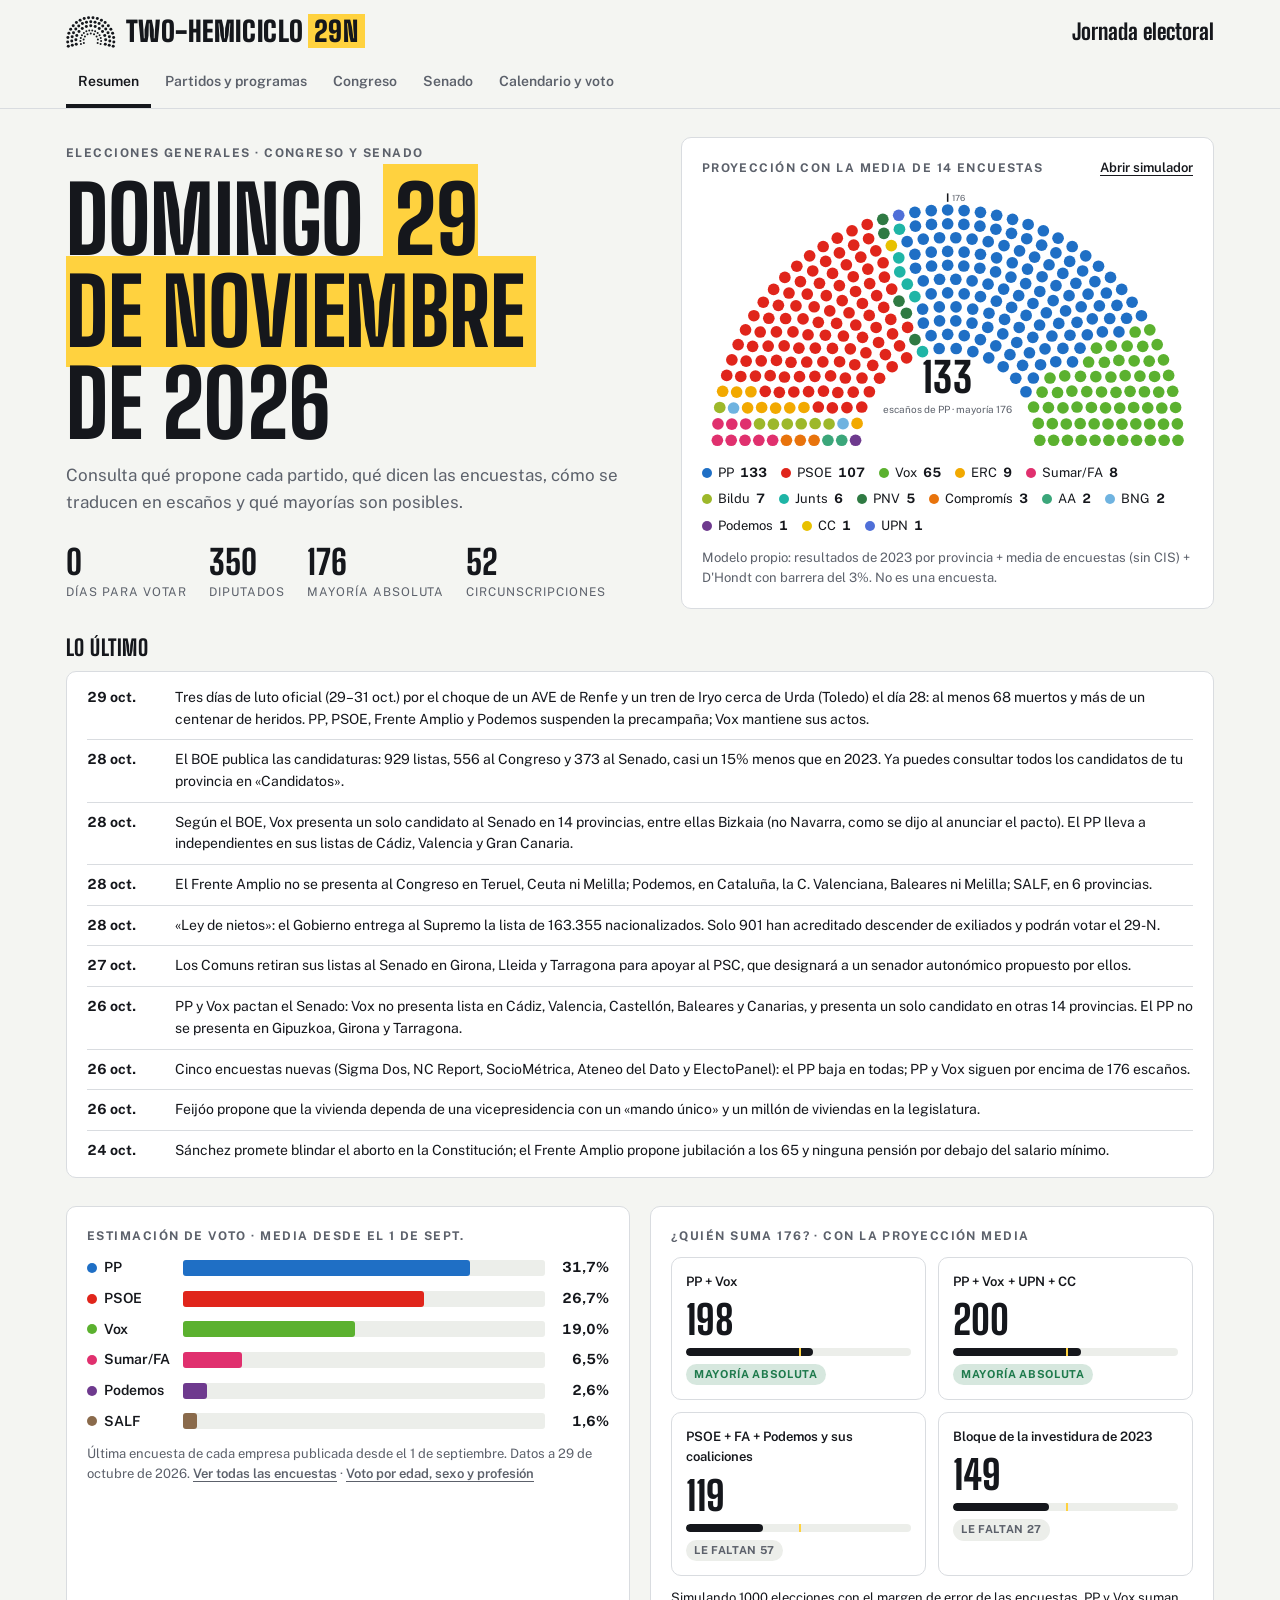
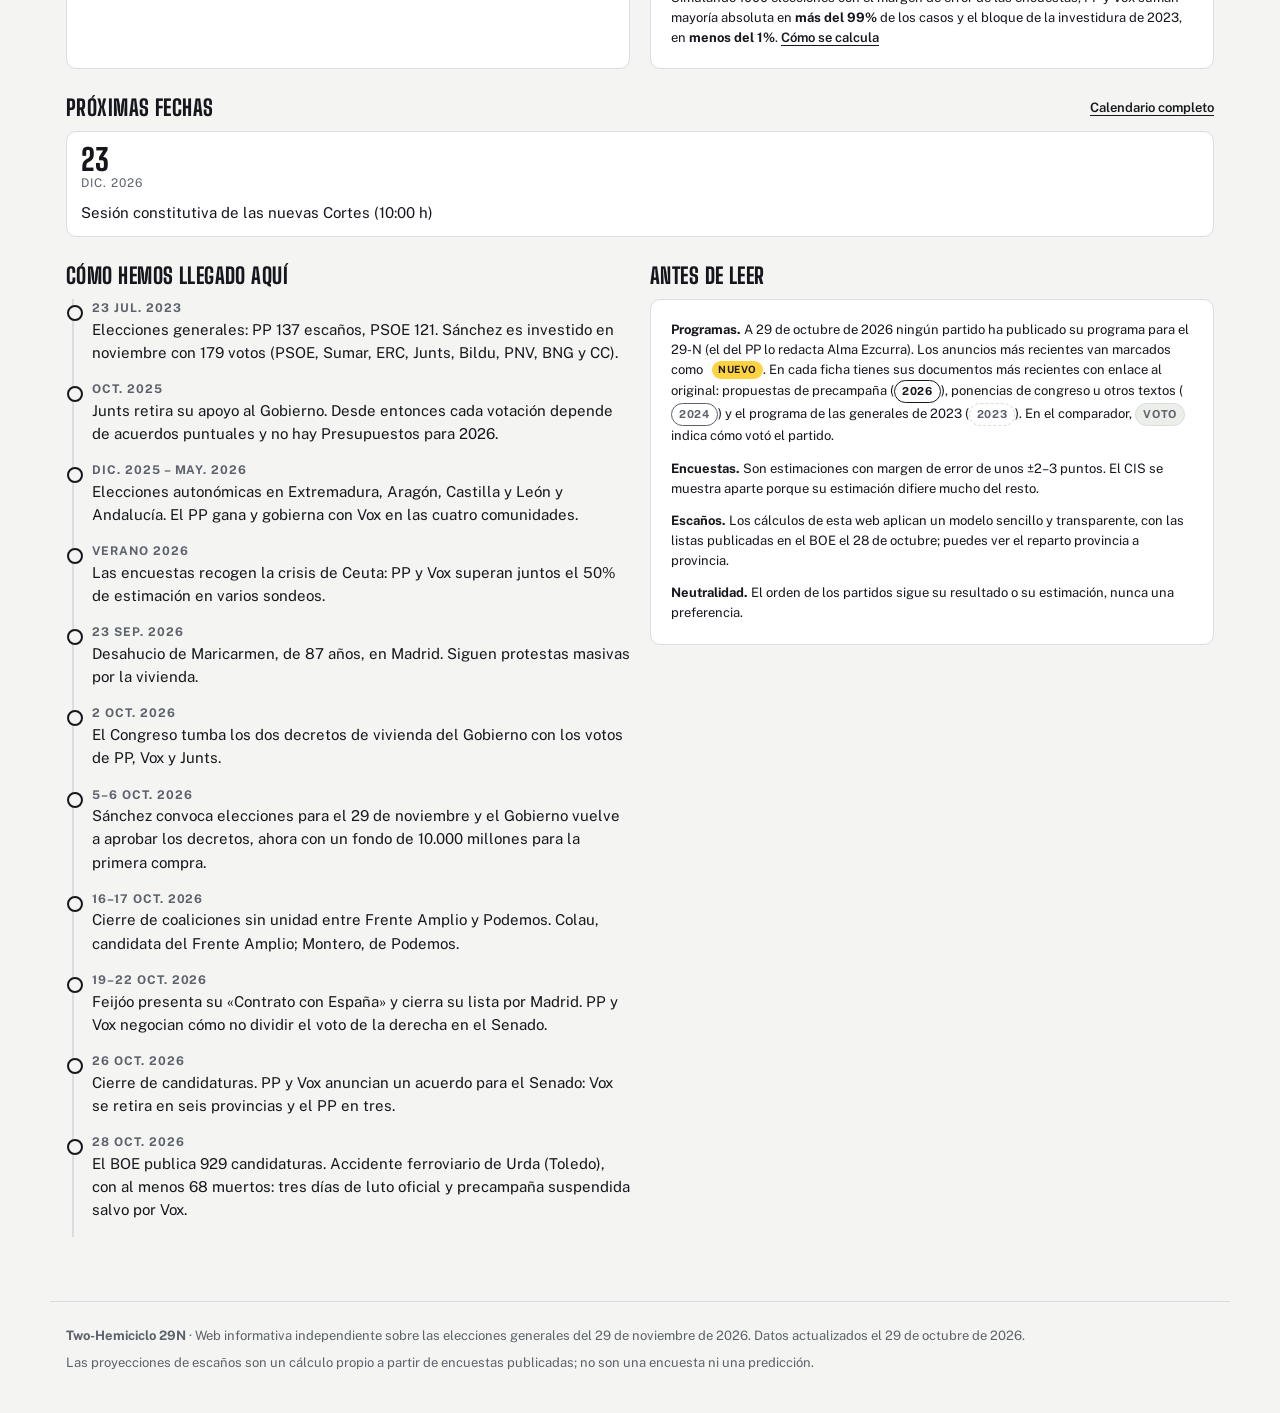
==== commit 66a7f793: "Candidatos del BOE, papeleta del Senado y novedades hasta el 29 de octubre - Candidatos: todas las l" ====
--- a/index.html
+++ b/index.html
@@ -403,6 +403,55 @@
 .prob-table td:first-child{white-space:normal}
 @media (max-width:600px){ .prob-table th,.prob-table td{padding:8px 6px} }
 
+/* ---------- Candidatos ---------- */
+.cand-ctl{display:flex; flex-wrap:wrap; gap:12px; align-items:flex-end}
+.cand-ctl select,.cand-ctl input{padding:9px 10px; border:1px solid var(--line); border-radius:8px; background:var(--card); width:100%; min-width:0}
+.cand-ctl label{min-width:0}
+.cand-hits{display:grid; grid-template-columns:repeat(auto-fill,minmax(min(100%,300px),1fr)); gap:6px}
+.cand-hit{appearance:none; text-align:left; display:flex; gap:8px; align-items:flex-start; border:1px solid var(--line); background:var(--card); border-radius:8px; padding:8px 10px; cursor:pointer; color:inherit}
+.cand-hit:hover{border-color:var(--ink)}
+.cand-hit .dot{margin-top:6px}
+.cand-hit > span{display:flex; flex-direction:column; min-width:0}
+.cgrid{display:grid; grid-template-columns:repeat(auto-fill,minmax(min(100%,260px),1fr)); gap:10px; align-items:start}
+.ccard{border:1px solid var(--line); border-top:5px solid var(--pc); border-radius:var(--r); background:var(--card); padding:12px 14px; display:flex; flex-direction:column; gap:8px; min-width:0}
+.cc-head{display:flex; flex-wrap:wrap; align-items:baseline; gap:4px 8px; line-height:1.25}
+.cc-head b{font-size:14px}
+.cc-seats{margin-left:auto; font-size:11px; font-weight:700; letter-spacing:.04em; text-transform:uppercase; padding:2px 8px; border-radius:99px; background:var(--soft); color:var(--muted); white-space:nowrap}
+.cc-seats.on{background:var(--mark); color:var(--mark-ink)}
+.cc-list{margin:0; padding-left:22px; display:flex; flex-direction:column; gap:3px; font-size:13px}
+.cc-list li.in::marker{font-weight:700}
+.cc-list li.in{background:color-mix(in srgb,var(--mark) 38%,transparent); border-radius:4px; padding:0 4px; margin-left:-4px}
+.ccard:not(.open) .cc-list li.more{display:none}
+.ctag{font-size:11px; color:var(--muted); font-weight:500}
+.cc-circ{margin:0; font-size:16px}
+
+/* ---------- Papeleta del Senado ---------- */
+.pap-grid{display:grid; grid-template-columns:minmax(0,1.1fr) minmax(0,1fr); gap:20px; align-items:start}
+@media (max-width:820px){ .pap-grid{grid-template-columns:1fr} }
+.sen-ballot{background:#EFDDB8; color:#2B2416; border:1px solid #C9AE7C; border-radius:4px; padding:16px 18px 18px; display:flex; flex-direction:column; gap:12px; box-shadow:0 1px 2px rgba(0,0,0,.08)}
+.sb-head{display:flex; flex-direction:column; gap:2px; text-align:center; border-bottom:2px solid #2B2416; padding-bottom:10px}
+.sb-head b{font-family:var(--display); font-size:24px; text-transform:uppercase; letter-spacing:.04em}
+.sb-head span{font-size:12px}
+.sb-rule{margin-top:4px; font-size:13px !important}
+.sb-list{border:0; border-top:1px solid #B79B66; margin:0; padding:8px 0 0; display:flex; flex-direction:column; gap:2px; min-width:0}
+.sb-list legend{font-size:11px; font-weight:700; letter-spacing:.03em; padding:0 6px 0 0; text-transform:uppercase; max-width:100%}
+.sb-cand{display:flex; align-items:center; gap:10px; padding:4px 2px; cursor:pointer; font-size:14px; border-radius:4px}
+.sb-cand:hover{background:rgba(43,36,22,.07)}
+.sb-cand input{position:absolute; opacity:0; width:1px; height:1px}
+.sb-box{flex:none; width:20px; height:20px; border:2px solid #2B2416; border-radius:2px; position:relative; background:#F7ECD3}
+.sb-cand input:checked + .sb-box::before,.sb-cand input:checked + .sb-box::after{content:""; position:absolute; left:50%; top:50%; width:22px; height:3px; background:#1B3E8A; border-radius:2px}
+.sb-cand input:checked + .sb-box::before{transform:translate(-50%,-50%) rotate(45deg)}
+.sb-cand input:checked + .sb-box::after{transform:translate(-50%,-50%) rotate(-45deg)}
+.sb-cand input:focus-visible + .sb-box{outline:3px solid var(--mark); outline-offset:2px}
+.sen-ballot .ctag{color:#6B5A3A}
+.pap-status{border-radius:var(--r); padding:12px 14px; border:1px solid var(--line); background:var(--card)}
+.pap-status.ok{border-color:var(--good); background:color-mix(in srgb,var(--good) 10%,var(--card))}
+.pap-status.bad{border-color:#C2410C; background:color-mix(in srgb,#C2410C 10%,var(--card))}
+.pap-status.blank{background:var(--soft)}
+#pap-side .bar{grid-template-columns:minmax(0,150px) minmax(0,1fr) 54px}
+.cc-list li.in .muted{color:inherit; opacity:.8}
+.cc-list li.in{color:var(--ink)}
+
 </style>
 </head>
 <body>
@@ -425,11 +474,13 @@
   <section class="view" id="v-escanos" role="tabpanel" aria-labelledby="tab-escanos" hidden></section>
   <section class="view" id="v-senado" role="tabpanel" aria-labelledby="tab-senado" hidden></section>
   <section class="view" id="v-mapa" role="tabpanel" aria-labelledby="tab-mapa" hidden></section>
+  <section class="view" id="v-candidatos" role="tabpanel" aria-labelledby="tab-partidos" hidden></section>
+  <section class="view" id="v-papeleta" role="tabpanel" aria-labelledby="tab-senado" hidden></section>
   <section class="view" id="v-pregunta" role="tabpanel" aria-labelledby="tab-pregunta" hidden></section>
   <section class="view" id="v-calendario" role="tabpanel" aria-labelledby="tab-calendario" hidden></section>
 </main>
 <footer>
-  <span><b>Two-Hemiciclo 29N</b> · Web informativa independiente sobre las elecciones generales del 29 de noviembre de 2026. Datos actualizados el 26 de octubre de 2026.</span>
+  <span><b>Two-Hemiciclo 29N</b> · Web informativa independiente sobre las elecciones generales del 29 de noviembre de 2026. Datos actualizados el 29 de octubre de 2026.</span>
   <span>Las proyecciones de escaños son un cálculo propio a partir de encuestas publicadas; no son una encuesta ni una predicción.</span>
 </footer>
 <script>
@@ -447,6 +498,8 @@
    Aliança Catalana no se presenta. */
 const CFV_PROV = ["Alicante","Castellón","Valencia"];
 const POD_IN_FA = ["Baleares"];
+/* Según el BOE (28 oct.): el Frente Amplio no presenta lista en Teruel, Ceuta ni Melilla, y Podemos no la presenta en Melilla. Su voto estimado allí pasa a «otros». */
+const FA_OUT = ["Teruel","Ceuta","Melilla"], POD_OUT = ["Melilla"];
 const UPC_PROV = ["Las Palmas","S. C. de Tenerife"];
 /* Si una encuesta da Compromís aparte (targets.CFV > 0), se reparte solo en la C. Valenciana con la geografía de Sumar 2023
    y el FA se reparte en el resto de España. SUMAR_CV_NAT: aportación aproximada de la C. Valenciana al 12,33% de Sumar en 2023. */
@@ -554,6 +607,8 @@
       else if (UPC_PROV.includes(name)) { raw.UPC = raw.FA + raw.POD; raw.FA = 0; raw.POD = 0; }
       else if (p[1] === "Cataluña") { raw.ERC += raw.POD/2; raw.FA += raw.POD/2; raw.POD = 0; }
       else if (POD_IN_FA.includes(name)) { raw.FA += raw.POD; raw.POD = 0; }
+      if (FA_OUT.includes(name)) raw.FA = 0;
+      if (POD_OUT.includes(name)) raw.POD = 0;
     }
     const listed2023 = b.pp + b.psoe + (opts.vox2023 ? p[6] : b.vox) + b.sumar + Object.values(b.extra).reduce((a,v)=>a+v,0);
     const others2023 = Math.max(0.5, 100 - listed2023);
@@ -594,13 +649,14 @@
      los dos primeros del PP reciben el voto de PP + Vox; el tercero, solo el del PP; el de Vox, el de Vox.
    - SEN_PP_OUT: el PP no se presenta → quitamos su lista y no trasladamos su voto (no hay dato de adónde iría). */
 const SEN_VOX_OUT = ["Cádiz","Valencia","Castellón","Baleares","Las Palmas","S. C. de Tenerife"];
-const SEN_VOX_ONE = ["Sevilla","Huelva","Asturias","Badajoz","Álava","Navarra","Cáceres","Huesca","Zaragoza","Alicante","Granada","Cuenca","Pontevedra","Jaén"];
+const SEN_VOX_ONE = ["Sevilla","Huelva","Asturias","Badajoz","Álava","Bizkaia","Cáceres","Huesca","Zaragoza","Alicante","Granada","Cuenca","Pontevedra","Jaén"]; // según el BOE del 28 oct.
+const COMUNS_SEN_OUT = ["Girona","Lleida","Tarragona"]; // los Comuns retiran su lista al Senado y apoyan al PSC (27 oct.)
 const SEN_PP_OUT = ["Gipuzkoa","Girona","Tarragona"];
 function senateLists(pr, circ, y2023){
   const s = pr.share, c = pr.ccaa, L = {}, add = (k,v) => { if (v > 0.05) L[k] = (L[k]||0) + v; };
   ["PP","VOX","SALF","AA","JUNTS","PNV","BNG"].forEach(k => add(k, s[k]||0));
   if (y2023) { add("PSOE", s.PSOE); add("FA", s.FA); ["ERC","BILDU","UPN","CC"].forEach(k=>add(k, s[k]||0)); if (circ==="Ibiza") { L.SDP = (L.PSOE||0) + (L.FA||0); delete L.PSOE; delete L.FA; } return L; }
-  if (c === "Cataluña") { add("PSOE", s.PSOE); add("FA", s.FA); add("ERC", s.ERC); }
+  if (c === "Cataluña") { if (COMUNS_SEN_OUT.includes(pr.name)) add("PSOE", s.PSOE + s.FA); else { add("PSOE", s.PSOE); add("FA", s.FA); } add("ERC", s.ERC); }
   else if (c === "Canarias") { add("PSOE", s.PSOE); add("UPC", s.UPC); if (circ !== "El Hierro") add("CC", s.CC); }
   else if (c === "Baleares") { add("SDP", s.PSOE + s.FA + (circ==="Ibiza" ? s.POD : 0)); if (circ !== "Ibiza") add("POD", s.POD); }
   else {
@@ -647,7 +703,8 @@
       });
       cands.sort((x,y) => y[1] - x[1]);
       cands.slice(0, 4).forEach(([l]) => win[l] = (win[l]||0) + 1);
-      gap = cands[3][1] - (cands[4] ? cands[4][1] : 0);
+      const nextOther = cands.slice(4).find(x => x[0] !== cands[3][0]); // un empate dentro de la misma lista no cambia el reparto
+      gap = cands[3][1] - (nextOther ? nextOther[1] : 0);
     }
     else if (seats === 4) { if (gap < 1) { win[a] = 2; win[b] = 2; } else { win[a] = 3; win[b] = 1; } }
     else if (seats === 3) { win[a] = 2; win[b] = 1; }
@@ -657,7 +714,7 @@
     if (SEN_LOCAL[name]) { alloc = {[SEN_LOCAL[name]]: 1}; local = true; }
     else Object.entries(win).forEach(([l,n]) => Object.entries(senateSeatsOf(l, n, name, prov, ccaa)).forEach(([k,v]) => alloc[k] = (alloc[k]||0) + v));
     Object.entries(alloc).forEach(([k,v]) => totals[k] = (totals[k]||0) + v);
-    out.push({name, prov, ccaa, seats, lists, order: ord, alloc, local, close: seats > 1 && gap < 2 && !local});
+    out.push({name, prov, ccaa, seats, lists, order: ord, alloc, win, local, close: seats > 1 && gap < 2 && !local});
   });
   return {totals, circs: out};
 }
@@ -694,8 +751,8 @@
 }
 
 
-/* ===== Datos de la plataforma (actualizados el 26 de octubre de 2026) ===== */
-const UPDATED = "26 de octubre de 2026";
+/* ===== Datos de la plataforma (actualizados el 29 de octubre de 2026) ===== */
+const UPDATED = "29 de octubre de 2026";
 const ELECTION_DATE = "2026-11-29T09:00:00+01:00";
 
 /* Orden de izquierda a derecha para el hemiciclo */
@@ -705,9 +762,9 @@
   PP:   {name:"Partido Popular", short:"PP", color:"#1F6FC5", leader:"Alberto Núñez Feijóo", role:"Candidato y cabeza de lista por Madrid (lema: «Por fin»)", r23:[33.06,137], scope:"Toda España"},
   PSOE: {name:"PSOE", short:"PSOE", color:"#E0251B", leader:"Pedro Sánchez", role:"Candidato (proclamado el 17 oct.) y presidente del Gobierno", r23:[31.68,121], scope:"Toda España"},
   VOX:  {name:"Vox", short:"Vox", color:"#5BB12F", leader:"Santiago Abascal", role:"Candidato a la Presidencia", r23:[12.38,33], scope:"Toda España"},
-  FA:   {name:"Frente Amplio (Sumar)", short:"Sumar/FA", color:"#E0306E", leader:"Ada Colau", role:"Candidata a la Presidencia y cabeza de lista por Barcelona", r23:[12.33,31], scope:"Toda España salvo C. Valenciana", note:"Coalición de IU, Movimiento Sumar, Comuns, Más Madrid, CHA y otros. No se presenta en la C. Valenciana (allí va Compromís-Front Valencià) y en Canarias va dentro de Unidad del Pueblo Canario. El resultado de 2023 es el de Sumar, que entonces incluía a Podemos y Compromís."},
-  POD:  {name:"Podemos", short:"Podemos", color:"#6E3A8E", leader:"Irene Montero", role:"Candidata y cabeza de lista por Madrid (primarias, 90%)", r23:null, scope:"Toda España salvo Cataluña", note:"En 2023 concurrió dentro de Sumar. No se presenta en Cataluña (apoya a ERC); en la C. Valenciana va en Compromís-Front Valencià, en Canarias en Unidad del Pueblo Canario y en Baleares en Ara MÉS-Front Ampli."},
-  SALF: {name:"Se Acabó La Fiesta", short:"SALF", color:"#8A6A4B", leader:"Alvise Pérez", role:"Fundador y cabeza de lista por Madrid", r23:null, scope:"Toda España", note:"No se presentó en 2023. Europeas 2024: 4,6% y 3 escaños."},
+  FA:   {name:"Frente Amplio (Sumar)", short:"Sumar/FA", color:"#E0306E", leader:"Ada Colau", role:"Candidata a la Presidencia y cabeza de lista por Barcelona", r23:[12.33,31], scope:"44 de las 52 circunscripciones", note:"Coalición de IU, Movimiento Sumar, Comuns, Más Madrid, CHA y otros. No se presenta en la C. Valenciana (allí va Compromís-Front Valencià), Teruel, Ceuta ni Melilla, y en Canarias va dentro de Unidad del Pueblo Canario. El resultado de 2023 es el de Sumar, que entonces incluía a Podemos y Compromís."},
+  POD:  {name:"Podemos", short:"Podemos", color:"#6E3A8E", leader:"Irene Montero", role:"Candidata y cabeza de lista por Madrid (primarias, 90%)", r23:null, scope:"41 de las 52 circunscripciones", note:"En 2023 concurrió dentro de Sumar. No se presenta en Cataluña (apoya a ERC) ni en Melilla; en la C. Valenciana va en Compromís-Front Valencià, en Canarias en Unidad del Pueblo Canario y en Baleares en Ara MÉS-Front Ampli."},
+  SALF: {name:"Se Acabó La Fiesta", short:"SALF", color:"#8A6A4B", leader:"Alvise Pérez", role:"Fundador y cabeza de lista por Madrid", r23:null, scope:"46 de las 52 circunscripciones", note:"No se presentó en 2023. Europeas 2024: 4,6% y 3 escaños. No presenta lista en Bizkaia, Gipuzkoa, Cantabria, Ciudad Real, Girona ni Lleida."},
   ERC:  {name:"Esquerra Republicana", short:"ERC", color:"#F2A900", leader:"Gabriel Rufián", role:"Cabeza de lista por Barcelona; Podemos apoya sus listas en Cataluña", r23:[1.89,7], scope:"Cataluña"},
   JUNTS:{name:"Junts per Catalunya", short:"Junts", color:"#1FB5A6", leader:"Míriam Nogueras", role:"Cabeza de lista por Barcelona", r23:[1.60,7], scope:"Cataluña"},
   BILDU:{name:"EH Bildu", short:"Bildu", color:"#9DB82A", leader:"Oskar Matute", role:"Cabeza de lista por Bizkaia (Mertxe Aizpurua no repite)", r23:[1.36,6], scope:"País Vasco y Navarra"},
@@ -737,7 +794,7 @@
   PP: {
     pitch:"Vivienda con rebajas fiscales para jóvenes, ley antiokupación, inmigración por puntos, bajada de impuestos y regeneración institucional. Feijóo ha firmado un «Contrato con España» de quince compromisos; el programa completo, que redacta Alma Ezcurra, aún no se ha publicado.",
     docs:[
-      {kind:"2026", label:"Últimos anuncios", isNew:true, title:"Vivienda y pacto del Senado", date:"24–26 oct. 2026", url:"https://www.vozpopuli.com/espana/politica/feijoo-elevara-la-vivienda-a-una-vicepresidencia-estrategica-y-nombrara-un-mando-unico-si-gobierna.html", more:[["Acuerdo PP–Vox para el Senado (El Español)","https://www.elespanol.com/espana/politica/20261026/pp-vox-llegan-acuerdo-listas-senado-abascal-retiran-provincias-feijoo/1003744434759_0.html"]], sections:[{topic:"Vivienda (26 oct.)", items:["La vivienda dependería de una vicepresidencia transversal, con un «mando único» que coordine a todos los ministerios.","Un millón de viviendas en la legislatura; la primera Conferencia de Presidentes trataría la vivienda, con la FEMP.","En los primeros 100 días: nueva ley del suelo (silencio positivo a los 90 días en algunos trámites), ley antiokupación con desalojo en 48 horas y reforma de la Ley de Propiedad Horizontal.","Menores de 40: avales públicos de hasta el 100% del precio, impuestos de la primera vivienda un 60% más bajos y una «Hucha Hogar Joven» con ventajas fiscales.","Deducciones para caseros e inquilinos que prorroguen el contrato hasta tres años con subidas por debajo del IPC, y suelo público para viviendas hasta un 30% más baratas."]},{topic:"Senado (26 oct.)", items:["Acuerdo con Vox: el PP no se presenta en Gipuzkoa, Girona y Tarragona, e incluye a un independiente propuesto por Vox en Cádiz, Valencia, Castellón, Baleares y Canarias, donde Vox no presenta lista."]}]},
+      {kind:"2026", label:"Últimos anuncios", title:"Vivienda y pacto del Senado", date:"24–26 oct. 2026", url:"https://www.vozpopuli.com/espana/politica/feijoo-elevara-la-vivienda-a-una-vicepresidencia-estrategica-y-nombrara-un-mando-unico-si-gobierna.html", more:[["Acuerdo PP–Vox para el Senado (El Español)","https://www.elespanol.com/espana/politica/20261026/pp-vox-llegan-acuerdo-listas-senado-abascal-retiran-provincias-feijoo/1003744434759_0.html"]], sections:[{topic:"Vivienda (26 oct.)", items:["La vivienda dependería de una vicepresidencia transversal, con un «mando único» que coordine a todos los ministerios.","Un millón de viviendas en la legislatura; la primera Conferencia de Presidentes trataría la vivienda, con la FEMP.","En los primeros 100 días: nueva ley del suelo (silencio positivo a los 90 días en algunos trámites), ley antiokupación con desalojo en 48 horas y reforma de la Ley de Propiedad Horizontal.","Menores de 40: avales públicos de hasta el 100% del precio, impuestos de la primera vivienda un 60% más bajos y una «Hucha Hogar Joven» con ventajas fiscales.","Deducciones para caseros e inquilinos que prorroguen el contrato hasta tres años con subidas por debajo del IPC, y suelo público para viviendas hasta un 30% más baratas."]},{topic:"Senado (26 oct.)", items:["Acuerdo con Vox: el PP no se presenta en Gipuzkoa, Girona y Tarragona, e incluye a un independiente propuesto por Vox en Cádiz, Valencia, Castellón, Baleares y Canarias, donde Vox no presenta lista."]}]},
       {kind:"2026", label:"Últimos anuncios", title:"Entrevista en la SER y alianzas", date:"17–23 oct. 2026", url:"https://diariodeavisos.elespanol.com/2026/10/feijoo-reforma-eutanasia-subida-salario-minimo/", more:[["Novedades del 23 oct. (Diario de Pontevedra)","https://www.diariodepontevedra.es/articulo/espana/carrera-29-n-directo/202610230930261473449.html"],["Foro Asturias apoya al PP (Moncloa.com)","https://www.moncloa.com/2026/10/17/foro-asturias-apoyo-pp-29n-3450227/"],["PP y Vox negocian el Senado (EFE)","https://www.diaridetarragona.com/espana/273541/pp-negocia-vox-listas-senado-seria-error-dejar-control-sanchismo.html"]], sections:[
         {topic:"Entrevista en la SER (23 oct.)", items:["Reformar la ley de eutanasia para dar más peso a los médicos y revisar los procedimientos en trámite.","Reabrir el debate para que los padres participen en la decisión de abortar de las menores de 16 y 17 años, y ayudas a las mujeres con dificultades económicas que quieran seguir con el embarazo.","No mantendrá el Ministerio de Igualdad como ministerio propio: sus competencias pasarían a otro.","Mantener la subida de las pensiones con el IPC y reactivar el Pacto de Toledo.","Salario mínimo: no concreta subida; lo pactaría con sindicatos y empresarios.","No descarta gobernar con Vox si hace falta para completar una mayoría."]},
         {topic:"Senado", items:["Feijóo: «sería lógico» que Vox no se presente al Senado donde no tendría senadores. Cuca Gamarra dice que las conversaciones «avanzan bien», pero no hay acuerdo cerrado."]},
@@ -818,7 +875,7 @@
   PSOE: {
     pitch:"Hace campaña con su paquete de vivienda (regulación del alquiler, préstamos a coste cero para la primera compra y deducción por alquiler), el balance económico y el rechazo a un Gobierno con Vox. Está redactando su programa; su último documento programático es la ponencia de su congreso de 2024.",
     docs:[
-      {kind:"2026", label:"Últimos anuncios", isNew:true, title:"Mitin de Granada", date:"24 oct. 2026", url:"https://espaciodiario.com/pedro-sanchez-promete-en-granada-blindar-el-aborto-en-la-constitucion-y-subir-el-salario-minimo/", more:[["Sánchez promete blindar el aborto (RTVC)","https://rtvc.es/sanchez-promete-blindar-derecho-aborto-constitucion-sigue-moncloa-24-octubre-2026/"]], sections:[{topic:"Derechos", items:["Reformar la Constitución para proteger el derecho al aborto en la próxima legislatura.","Mantener la ley de eutanasia."]},{topic:"Trabajo", items:["Subir el salario mínimo «con o sin acuerdo con la patronal»."]},{topic:"Vivienda", items:["La ministra Isabel Rodríguez anuncia que el programa llevará nueve medidas de vivienda; se publicará en las próximas semanas."]},{topic:"Listas", items:["Dimite el delegado del Gobierno en Madrid, Francisco Martín, tras quedar fuera de las listas al Congreso y al Senado."]}]},
+      {kind:"2026", label:"Últimos anuncios", title:"Mitin de Granada", date:"24 oct. 2026", url:"https://espaciodiario.com/pedro-sanchez-promete-en-granada-blindar-el-aborto-en-la-constitucion-y-subir-el-salario-minimo/", more:[["Sánchez promete blindar el aborto (RTVC)","https://rtvc.es/sanchez-promete-blindar-derecho-aborto-constitucion-sigue-moncloa-24-octubre-2026/"]], sections:[{topic:"Derechos", items:["Reformar la Constitución para proteger el derecho al aborto en la próxima legislatura.","Mantener la ley de eutanasia."]},{topic:"Trabajo", items:["Subir el salario mínimo «con o sin acuerdo con la patronal»."]},{topic:"Vivienda", items:["La ministra Isabel Rodríguez anuncia que el programa llevará nueve medidas de vivienda; se publicará en las próximas semanas."]},{topic:"Listas", items:["Dimite el delegado del Gobierno en Madrid, Francisco Martín, tras quedar fuera de las listas al Congreso y al Senado."]}]},
       {kind:"2026", label:"Últimos anuncios", title:"Listas y entrevista en La Revuelta", date:"14–23 oct. 2026", url:"https://www.moncloa.com/2026/10/15/listas-psoe-madrid-robles-marlaska-3448967/", more:[["Novedades del 23 oct. (Diario de Pontevedra)","https://www.diariodepontevedra.es/articulo/espana/carrera-29-n-directo/202610230930261473449.html"],["Subvenciones de Senado de Progreso (El Español, 23 oct.)","https://www.elespanol.com/espana/20261023/elecciones-generales-directo-ultima-hora-adelanto-electoral-espana-pedro-sanchez-actos-psoe-pp-vox-encuestas-voto-correo-sondeos-2026-partidos-por/1003744431749_10.html"]], sections:[
         {topic:"Listas", items:["Madrid: Pedro Sánchez, Margarita Robles, Félix Bolaños, Pilar Sánchez Acera y Fernando Grande-Marlaska en los cinco primeros puestos.","Jordi Hereu encabeza Barcelona; Óscar Puente y Ana Redondo, en Castilla y León."]},
         {topic:"Entrevista en La Revuelta (22 oct.)", items:["Sánchez pide cuatro años más y reconoce errores: haber confiado en José Luis Ábalos y la gestión de la crisis de Ceuta. Fue el programa más visto de la historia de La Revuelta (4,39 millones de espectadores)."]},
@@ -874,7 +931,7 @@
   VOX: {
     pitch:"Centra su oferta en la «prioridad nacional», la «remigración» y la desregulación, que plantea como condiciones para pactar con el PP. Su último programa completo es el del 23-J.",
     docs:[
-      {kind:"2026", label:"Últimos anuncios", isNew:true, title:"Precampaña y pacto del Senado", date:"24–26 oct. 2026", url:"https://www.elindependiente.com/espana/2026/10/26/pp-y-vox-llegan-a-un-acuerdo-para-concurrir-juntos-al-senado/", more:[["Mitin de Abascal en Ibiza y propuestas (Vozpópuli)","https://www.vozpopuli.com/espana/politica/elecciones-generales-del-29-n-en-directo-sanchez-feijoo-y-abascal-protagonizan-los-actos-de-campana-este-sabado.html"]], sections:[{topic:"Senado (26 oct.)", items:["Acuerdo con el PP: Vox no presenta lista en Cádiz, Valencia, Castellón, Baleares y Canarias (el PP lleva a un independiente propuesto por Vox) y presenta un solo candidato en otras 14 provincias. En las 23 restantes va con normalidad.","Al Congreso se presenta en solitario en todas las provincias."]},{topic:"Propuestas (24 oct.)", items:["Abascal promete «recuperar Ceuta» y expulsar con rapidez a los delincuentes extranjeros.","Defiende la «prioridad nacional» en las ayudas públicas y endurecer el acceso de los inmigrantes."]},{topic:"Listas", items:["Presenta a sus candidatos el 26 de octubre en Talavera de la Reina. Renueva una veintena de cabezas de lista; quedan fuera, entre otros, Javier Ortega Smith (Madrid)."]}]},
+      {kind:"2026", label:"Últimos anuncios", title:"Precampaña y pacto del Senado", date:"24–26 oct. 2026", url:"https://www.elindependiente.com/espana/2026/10/26/pp-y-vox-llegan-a-un-acuerdo-para-concurrir-juntos-al-senado/", more:[["Mitin de Abascal en Ibiza y propuestas (Vozpópuli)","https://www.vozpopuli.com/espana/politica/elecciones-generales-del-29-n-en-directo-sanchez-feijoo-y-abascal-protagonizan-los-actos-de-campana-este-sabado.html"]], sections:[{topic:"Senado (26 oct.)", items:["Acuerdo con el PP: Vox no presenta lista en Cádiz, Valencia, Castellón, Baleares y Canarias (el PP lleva a un independiente propuesto por Vox) y presenta un solo candidato en otras 14 provincias. En las 23 restantes va con normalidad.","Al Congreso se presenta en solitario en todas las provincias."]},{topic:"Propuestas (24 oct.)", items:["Abascal promete «recuperar Ceuta» y expulsar con rapidez a los delincuentes extranjeros.","Defiende la «prioridad nacional» en las ayudas públicas y endurecer el acceso de los inmigrantes."]},{topic:"Listas", items:["Presenta a sus candidatos el 26 de octubre en Talavera de la Reina. Renueva una veintena de cabezas de lista; quedan fuera, entre otros, Javier Ortega Smith (Madrid)."]}]},
       {kind:"2026", label:"Últimos anuncios", title:"Listas y Senado", date:"21–22 oct. 2026", url:"https://www.moncloa.com/2026/10/22/pacto-pp-vox-senado-listas-3453557", sections:[
         {topic:"Senado", items:["Montse Lluís negocia con el PP. La portavoz, Pepa Millán, dice que el acuerdo podría cerrarse el lunes 26 de octubre; Abascal solo comunicará el resultado final."]},
         {topic:"Campaña", items:["Presenta sus cabezas de lista en Galicia. Los actos de Abascal en A Coruña y Avilés tuvieron protestas y cordones policiales; Abascal culpa a Sánchez de la violencia contra Vox."]}
@@ -913,7 +970,7 @@
   FA: {
     pitch:"Coalición de IU, Movimiento Sumar, Comuns, Más Madrid, CHA y otros partidos, con Ada Colau como candidata a la Presidencia. Ejes: vivienda, salarios y pensiones. No hubo acuerdo con Podemos. Su último programa es el de Sumar en 2023, cuando aún incluía a Podemos y Compromís.",
     docs:[
-      {kind:"2026", label:"Últimos anuncios", isNew:true, title:"Pensiones y listas", date:"24–26 oct. 2026", url:"https://www.infobae.com/espana/agencias/2026/10/24/frente-amplio-plantea-jubilarse-con-65-anos-y-que-ninguna-pension-baje-del-salario-minimo/", more:[["Listas en todas las provincias salvo Teruel (Demócrata)","https://www.democrata.es/politica/ampliacion-frente-amplio-presentara-listas-al-congreso-en-casi-toda-espana-y-solo-deja-vacante-teruel"]], sections:[{topic:"Pensiones (24 oct.)", items:["Jubilación como máximo a los 65 años.","Ninguna pensión por debajo del salario mínimo (1.221 € al mes).","Lo pagaría con una tributación mínima efectiva para grandes empresas, un impuesto del 2% a patrimonios de más de un millón, eliminar poco a poco el tope de cotización y una aportación de las empresas más automatizadas. Calcula unos 10.000 millones al año por cada medida."]},{topic:"Vivienda", items:["Ada Colau sitúa la regulación del alquiler y la vivienda asequible entre sus prioridades."]},{topic:"Listas", items:["Se presenta al Congreso en 51 de las 52 circunscripciones; no en Teruel, donde CHA retiró la candidatura.","En Baleares, Podemos se suma a la lista de Ara MÉS-Front Ampli."]}]},
+      {kind:"2026", label:"Últimos anuncios", title:"Pensiones y listas", date:"24–26 oct. 2026", url:"https://www.infobae.com/espana/agencias/2026/10/24/frente-amplio-plantea-jubilarse-con-65-anos-y-que-ninguna-pension-baje-del-salario-minimo/", more:[["Listas en todas las provincias salvo Teruel (Demócrata)","https://www.democrata.es/politica/ampliacion-frente-amplio-presentara-listas-al-congreso-en-casi-toda-espana-y-solo-deja-vacante-teruel"]], sections:[{topic:"Pensiones (24 oct.)", items:["Jubilación como máximo a los 65 años.","Ninguna pensión por debajo del salario mínimo (1.221 € al mes).","Lo pagaría con una tributación mínima efectiva para grandes empresas, un impuesto del 2% a patrimonios de más de un millón, eliminar poco a poco el tope de cotización y una aportación de las empresas más automatizadas. Calcula unos 10.000 millones al año por cada medida."]},{topic:"Vivienda", items:["Ada Colau sitúa la regulación del alquiler y la vivienda asequible entre sus prioridades."]},{topic:"Listas", items:["Se presenta al Congreso en 51 de las 52 circunscripciones; no en Teruel, donde CHA retiró la candidatura.","En Baleares, Podemos se suma a la lista de Ara MÉS-Front Ampli."]}]},
       {kind:"2026", label:"Últimos anuncios", title:"Portavoz y listas", date:"22 oct. 2026", url:"https://www.libertaddigital.com/espana/politica/2026-10-22/bustinduy-rechazo-liderar-el-frente-amplio-pero-ahora-sera-el-portavoz-de-colau-el-29n-7480327/", sections:[
         {topic:"Campaña", items:["Pablo Bustinduy será el portavoz de campaña. Resume su programa en cuatro ejes: vivienda, salarios, pensiones y servicios públicos.","Juan Ponte (IU) encabeza Asturias. CHA y el Frente Amplio no presentan lista al Congreso por Teruel para no dividir el voto."]}
       ]},
@@ -947,7 +1004,7 @@
   POD: {
     pitch:"Irene Montero, elegida en primarias con un 90%, encabeza la lista por Madrid con el lema «Paz, casa, trabajo». No hubo acuerdo con el Frente Amplio: en Cataluña apoya a ERC y va en coalición en la C. Valenciana (Compromís-Front Valencià), en Canarias (Unidad del Pueblo Canario) y en Baleares (Ara MÉS-Front Ampli). En 2023 concurrió dentro de Sumar.",
     docs:[
-      {kind:"2026", label:"Últimos anuncios", isNew:true, title:"Baleares, Senado y acto con ERC", date:"24–25 oct. 2026", url:"https://www.infobae.com/espana/agencias/2026/10/26/pp-y-vox-cierran-un-acuerdo-para-el-senado-mientras-las-izquierdas-ultiman-sus-listas/", more:[["Podemos no se presenta al Senado en la C. Valenciana (Moncloa.com)","https://www.moncloa.com/2026/10/25/podemos-senado-valencia-confluencia-rota-3455097"]], sections:[{topic:"Listas", items:["En Baleares va dentro de Ara MÉS-Front Ampli, con Lucía Muñoz de número tres como independiente.","No presenta listas al Senado en la C. Valenciana.","Primer acto conjunto de Irene Montero con Gabriel Rufián (ERC) en Barcelona."]},{topic:"Igualdad", items:["Montero rechaza que Feijóo suprima el Ministerio de Igualdad y que se informe a los padres del aborto de las menores de 16 y 17 años."]}]},
+      {kind:"2026", label:"Últimos anuncios", title:"Baleares, Senado y acto con ERC", date:"24–25 oct. 2026", url:"https://www.infobae.com/espana/agencias/2026/10/26/pp-y-vox-cierran-un-acuerdo-para-el-senado-mientras-las-izquierdas-ultiman-sus-listas/", more:[["Podemos no se presenta al Senado en la C. Valenciana (Moncloa.com)","https://www.moncloa.com/2026/10/25/podemos-senado-valencia-confluencia-rota-3455097"]], sections:[{topic:"Listas", items:["En Baleares va dentro de Ara MÉS-Front Ampli, con Lucía Muñoz de número tres como independiente.","No presenta listas al Senado en la C. Valenciana.","Primer acto conjunto de Irene Montero con Gabriel Rufián (ERC) en Barcelona."]},{topic:"Igualdad", items:["Montero rechaza que Feijóo suprima el Ministerio de Igualdad y que se informe a los padres del aborto de las menores de 16 y 17 años."]}]},
       {kind:"2026", label:"Últimos anuncios", title:"Debates y Senado", date:"23 oct. 2026", url:"https://www.infobae.com/espana/2026/10/23/elecciones-generales-en-espana-29-n-en-directo-ultima-hora-de-los-sondeos-los-debates-y-las-entrevistas-a-pedro-sanchez-y-feijoo/", sections:[
         {topic:"Debates", items:["Pedirá a la Junta Electoral Central estar en el debate a cuatro y en el de portavoces de RTVE, aunque comparta tiempo con el Frente Amplio."]},
         {topic:"Críticas al Frente Amplio", items:["Le acusa de facilitar una «sobrerrepresentación» del PSOE con el pacto del Senado."]}
@@ -1202,17 +1259,17 @@
   {name:"Senado de Progreso", parties:"PSOE, IU, Movimiento Sumar, Más Madrid, Compromís, Chunta Aragonesista y Batzarre", scope:"Toda España salvo Cataluña, Baleares y Canarias (también País Vasco, Navarra, Ceuta y Melilla)", how:"Sustituye a las listas del PSOE al Senado. Reparto general: el PSOE pone el 1.º y el 3.º candidato y los socios el 2.º. En Badajoz, Cáceres y Huelva el PSOE pone el 1.º y el 2.º; en Álava y Sevilla, los tres. En Galicia el PSdeG encabeza y el Frente Amplio va 2.º; en Aragón el 2.º es de IU (Huesca) o de CHA (Zaragoza y Teruel); en Castilla y León, del Frente Amplio en las nueve provincias. C. Valenciana: el PSPV pone el 1.º y el 3.º; el 2.º es de Compromís en Valencia (Isaura Navarro) y Alicante (Inmaculada Orozco) y de EU en Castellón (David Lluch). El PSOE encabeza todas las listas y el Frente Amplio tiene en torno al 30% de los puestos.", aim:"Disputar al PP la mayoría absoluta que tiene en el Senado.", src:"https://www.nuevatribuna.es/articulo/actualidad/senadoras-senadores-democracia-celebra-que-hayan-conseguido-listas-unitarias-izquierda-senado/20261017090815255307.html"},
   {name:"Pactos insulares en Baleares", parties:"PSIB-PSOE con MÉS, Sumar, EU y otros partidos de cada isla", scope:"Mallorca, Menorca, Ibiza y Formentera", how:"Mallorca: «Acord de Progrés per Mallorca» (PSIB, MÉS, Sumar y EU), con Catalina Cladera. Ibiza: el independiente Juanjo Ferrer, con PSOE, Ara Eivissa, IU y Podemos. Formentera: «Formentera al Senat» (PSOE, Gent per Formentera y Sumar). Menorca: acuerdo PSOE–Més, sin cerrar.", src:"https://canal4diario.com/29n/2026/10/18/psib-mes-sumar-y-esquerra-unida-concurriran-juntos-al-senado-bajo-la-marca-acord-de-progres-per-mallorca/"},
   {name:"ERC-EH Bildu", parties:"ERC y EH Bildu", scope:"Cataluña, País Vasco y Navarra", how:"Repiten la lista conjunta. Encabezan por Bildu Josu Estarrona (Álava), Idurre Bideguren (Bizkaia), Sonia Jacinto (Gipuzkoa) y Floren Aoiz (Navarra).", src:"https://www.infobae.com/america/agencias/2026/10/17/registradas-en-la-jec-nueve-coaliciones-electorales-dos-para-el-congreso-tres-para-el-senado-y-cuatro-autonomicas/"},
-  {name:"Comuns-Front Ampli per la democràcia", parties:"Catalunya en Comú y Comuns", scope:"Cataluña (solo Senado)", how:"En Cataluña no hay Senado de Progreso: el PSC va solo y los Comuns, con su propia lista.", src:"https://www.eldebate.com/espana/20261017/nueve-coaliciones-registran-ante-junta-electoral-elecciones-29n_470781.html"},
+  {name:"Comuns-Front Ampli per la democràcia", parties:"Catalunya en Comú y Comuns", scope:"Cataluña (solo Senado): Barcelona", how:"En Cataluña no hay Senado de Progreso. El 27 de octubre los Comuns anunciaron que retiran sus listas al Senado en Girona, Lleida y Tarragona para apoyar al PSC; a cambio, el PSC designará a un senador autonómico propuesto por los Comuns. El BOE del 28 de octubre aún recoge esas tres listas: la retirada se verá en la proclamación del 2 de noviembre. En Barcelona mantienen su lista.", src:"https://www.diariojaen.es/espana/los-comuns-retiran-su-candidatura-al-senado-en-girtona-tarragona-y-lleida-tras-un-acuerdo-con-el-psc-KB11677591"},
   {name:"Unidad del Pueblo Canario", parties:"NC-Bloque Canarista, Podemos, Movimiento Sumar e IU Canaria", scope:"Canarias (Congreso y Senado)", how:"En Canarias el PSOE va solo al Senado, salvo un pacto progresista en La Gomera.", src:"https://www.infobae.com/america/agencias/2026/10/17/registradas-en-la-jec-nueve-coaliciones-electorales-dos-para-el-congreso-tres-para-el-senado-y-cuatro-autonomicas/"},
   {name:"CC-Municipalistas Primero", parties:"Coalición Canaria y Municipalistas Primero", scope:"Tenerife, Gran Canaria, Fuerteventura, Lanzarote, La Palma y La Gomera", how:"No se presenta en El Hierro, donde AHI propone repetir con Javier Armas. En La Gomera, ASG presenta a Yaiza Castilla.", src:"https://www.eldebate.com/espana/20261017/nueve-coaliciones-registran-ante-junta-electoral-elecciones-29n_470781.html"},
   {name:"UPN-PP", parties:"UPN y PP («Unión del Pueblo Navarro en coalición con el Partido Popular»)", scope:"Navarra (Congreso y Senado)", how:"Al Congreso, UPN encabeza con una mujer; el PP lleva el 2.º (Sergio Sayas), el 3.º y el 5.º, y UPN el 4.º. Al Senado, UPN pone el 1.º y el 3.º candidato y el PP el 2.º. En 2023 fueron por separado y sacaron un diputado cada uno. En Formentera el PP va con Compromís per Formentera («Sa Unió»).", src:"https://www.vozpopuli.com/espana/politica/elecciones-generales-del-29-n-en-directo-ultima-hora-de-las-listas-electorales-sanchez-y-feijoo.html"},
-  {name:"Acuerdo PP–Vox", parties:"PP y Vox (no es una coalición: cada uno presenta sus listas)", scope:"Senado: 6 provincias sin Vox, 14 con un solo candidato de Vox y 3 sin PP", how:"Vox no presenta lista en Cádiz, Valencia, Castellón, Baleares (Mallorca, Menorca, Ibiza y Formentera) y Canarias (todas las islas); allí el PP incluye en su lista a un independiente propuesto por Vox. En Sevilla, Huelva, Granada, Jaén, Badajoz, Cáceres, Asturias, Álava, Navarra, Huesca, Zaragoza, Alicante, Cuenca y Pontevedra Vox presenta un solo candidato, para que sus votantes puedan marcarlo y dar los otros dos votos al PP. El PP no se presenta en Gipuzkoa, Girona y Tarragona. En las otras 23 provincias, cada uno va con normalidad. Lo anunciaron el 26 de octubre Miguel Tellado (PP) e Ignacio Garriga (Vox). Solo afecta al Senado.", aim:"Mantener la mayoría del PP frente al Senado de Progreso y acercarse a los tres quintos (161 de 267), que permiten, entre otras cosas, designar magistrados del Tribunal Constitucional.", src:"https://www.elespanol.com/espana/politica/20261026/pp-vox-llegan-acuerdo-listas-senado-abascal-retiran-provincias-feijoo/1003744434759_0.html"},
+  {name:"Acuerdo PP–Vox", parties:"PP y Vox (no es una coalición: cada uno presenta sus listas)", scope:"Senado: 6 provincias sin Vox, 14 con un solo candidato de Vox y 3 sin PP", how:"Vox no presenta lista en Cádiz, Valencia, Castellón, Baleares (Mallorca, Menorca, Ibiza y Formentera) y Canarias (todas las islas); allí el PP incluye en su lista a un independiente propuesto por Vox. En Sevilla, Huelva, Granada, Jaén, Badajoz, Cáceres, Asturias, Álava, Bizkaia, Huesca, Zaragoza, Alicante, Cuenca y Pontevedra Vox presenta un solo candidato, para que sus votantes puedan marcarlo y dar los otros dos votos al PP (según el BOE; en el anuncio se citó Navarra en lugar de Bizkaia, pero en Navarra Vox lleva tres candidatos). El PP no se presenta en Gipuzkoa, Girona y Tarragona. En las otras 23 provincias, cada uno va con normalidad. Lo anunciaron el 26 de octubre Miguel Tellado (PP) e Ignacio Garriga (Vox). Solo afecta al Senado.", aim:"Mantener la mayoría del PP frente al Senado de Progreso y acercarse a los tres quintos (161 de 267), que permiten, entre otras cosas, designar magistrados del Tribunal Constitucional.", src:"https://www.elespanol.com/espana/politica/20261026/pp-vox-llegan-acuerdo-listas-senado-abascal-retiran-provincias-feijoo/1003744434759_0.html"},
   {name:"Coalición Existe", parties:"Teruel Existe y Aragón Existe", scope:"Aragón (Congreso y Senado)", how:"Teruel Existe tuvo un diputado y dos senadores en 2019; en 2023 no obtuvo escaño.", src:"https://www.infobae.com/america/agencias/2026/10/17/registradas-en-la-jec-nueve-coaliciones-electorales-dos-para-el-congreso-tres-para-el-senado-y-cuatro-autonomicas/"}
 ];
 
 /* ---------- Alianzas de la derecha y de otros partidos por comunidad ---------- */
 const RIGHT_BY_CCAA = {
-  "Navarra":{type:"coal", congreso:[["UPN-PP","UPN 1.º y 4.º; PP 2.º (Sergio Sayas), 3.º y 5.º"]], senado:[["UPN-PP","UPN 1.º y 3.º; PP 2.º"],["Vox","un solo candidato (acuerdo con el PP)"]]},
+  "Navarra":{type:"coal", congreso:[["UPN-PP","UPN 1.º y 4.º; PP 2.º (Sergio Sayas), 3.º y 5.º"]], senado:[["UPN-PP","UPN 1.º y 3.º; PP 2.º"],["Vox","lista completa de tres candidatos"]]},
   "Baleares":{type:"part", congreso:[], senado:[["PP con un independiente propuesto por Vox","Vox no presenta lista en ninguna isla"],["Sa Unió (Formentera)","PP con Compromís per Formentera"]]},
   "Asturias":{type:"sen", congreso:[["PP con apoyo de Foro Asturias","Foro no se presenta y pide el voto para el PP; no es una coalición. Encabeza Ángela Pumariega"]], senado:[["Vox","un solo candidato (acuerdo con el PP)"]]},
   "Canarias":{type:"sen", congreso:[], senado:[["PP con un independiente propuesto por Vox","Vox no presenta lista en ninguna isla"]]},
@@ -1222,7 +1279,7 @@
   "Aragón":{type:"sen", congreso:[], senado:[["Vox","un solo candidato en Huesca y Zaragoza"]]},
   "Castilla-La Mancha":{type:"sen", congreso:[], senado:[["Vox","un solo candidato en Cuenca"]]},
   "Galicia":{type:"sen", congreso:[], senado:[["Vox","un solo candidato en Pontevedra"]]},
-  "País Vasco":{type:"sen", congreso:[], senado:[["PP","no se presenta en Gipuzkoa"],["Vox","un solo candidato en Álava"]]},
+  "País Vasco":{type:"sen", congreso:[], senado:[["PP","no se presenta en Gipuzkoa"],["Vox","un solo candidato en Álava y en Bizkaia"]]},
   "Cataluña":{type:"sen", congreso:[], senado:[["PP","no se presenta en Girona ni en Tarragona"]]}
 };
 const OTHERS_BY_CCAA = {
@@ -1246,7 +1303,7 @@
   "Cantabria":{type:"sep", congreso:[["Frente Amplio",""],["Podemos","lista propia"]], senado:[["Senado de Progreso","PSOE + FA"]], note:"El PRC no se presenta."},
   "Castilla-La Mancha":{type:"sep", congreso:[["Frente Amplio",""],["Podemos","lista propia"]], senado:[["Senado de Progreso","en las 5 provincias"]]},
   "Castilla y León":{type:"sep", congreso:[["Frente Amplio",""],["Podemos","lista propia"]], senado:[["Senado de Progreso","en las 9 provincias; el Frente Amplio pone el 2.º"]]},
-  "Cataluña":{type:"erc", congreso:[["ERC","Gabriel Rufián; Podemos no se presenta y apoya su lista"],["Frente Amplio (Comuns)","Ada Colau y Ernest Urtasun en Barcelona"]], senado:[["ERC-EH Bildu",""],["Comuns-Front Ampli per la democràcia",""],["PSC","solo: no hay Senado de Progreso en Cataluña"]]},
+  "Cataluña":{type:"erc", congreso:[["ERC","Gabriel Rufián; Podemos no se presenta y apoya su lista"],["Frente Amplio (Comuns)","Ada Colau y Ernest Urtasun en Barcelona"]], senado:[["ERC-EH Bildu",""],["Comuns-Front Ampli per la democràcia","solo en Barcelona: retiran sus listas en Girona, Lleida y Tarragona para apoyar al PSC"],["PSC","solo: no hay Senado de Progreso en Cataluña"]]},
   "C. Valenciana":{type:"uni", congreso:[["Compromís-Front Valencià","Compromís, Podemos, EUPV y ERPV. Valencia: Àgueda Micó; Alicante: María Teresa Pérez (Podemos)"]], senado:[["Senado de Progreso","PSPV 1.º y 3.º; Compromís 2.º en Valencia y Alicante, EU 2.º en Castellón"]], note:"El Frente Amplio no presenta lista propia al Congreso. Podemos no se presenta al Senado."},
   "Extremadura":{type:"sep", congreso:[["Frente Amplio",""],["Podemos","lista propia"]], senado:[["Senado de Progreso","el PSOE pone el 1.º y el 2.º en Badajoz y Cáceres"]], note:"Algunas fuentes hablan de repetir la coalición Unidas por Extremadura; no está confirmada."},
   "Galicia":{type:"sep", congreso:[["BNG",""],["Frente Amplio",""],["Podemos","lista propia"]], senado:[["Senado de Progreso","PSdeG 1.º y FA 2.º"],["BNG","solo"]]},
@@ -1351,7 +1408,7 @@
    d: fecha (fin de campo o publicación según el agregador). seats: escaños publicados por la propia encuestadora. */
 const POLLS = [
   {firm:"Sigma Dos", media:"El Mundo", d:"2026-10-26", field:"8–22 oct. · 3.122", PP:30.6,PSOE:26.1,VOX:19.9,FA:7.4,POD:2.8,SALF:null, CFV:0.8, ERC:2.5,JUNTS:1.2,BILDU:1.2,PNV:0.9,BNG:0.9,CC:0.4,UPN:0.2,AA:1.0, seats:"PP+UPN 125–131 · PSOE 103–109 · Vox 66–69 · FA 10–12 · ERC 8–9 · Bildu 7–8 · Junts 6–7 · PNV 4–5 · Compromís 2–3 · AA 2–3 · BNG 2 · Podemos 1 · CC 0–1"},
-  {firm:"NC Report", media:"La Razón", d:"2026-10-26", PP:32.9,PSOE:25.8,VOX:19.0,FA:6.6,POD:null,SALF:null, ERC:2.0,JUNTS:1.8,BILDU:1.4,PNV:0.9, seats:"PP 141–143 · PSOE 100–102 · Vox 64–66 · FA 8–9 · Junts 8–9 · ERC 7–8 · Bildu 6–7 · PNV 4–5 · AA 3 · BNG 1–2 · Podemos 1 · CC 1 · UPN 1"},
+  {firm:"NC Report", media:"La Razón", d:"2026-10-26", field:"22–24 oct.", PP:32.9,PSOE:25.8,VOX:19.0,FA:6.6,POD:2.6,SALF:null, ERC:2.0,JUNTS:1.8,BILDU:1.4,PNV:0.9,AA:1.3, seats:"PP 141–143 · PSOE 100–102 · Vox 64–66 · FA 8–9 · Junts 8–9 · ERC 7–8 · Bildu 6–7 · PNV 4–5 · AA 3 · BNG 1–2 · Podemos 1 · CC 1 · UPN 1"},
   {firm:"SocioMétrica", media:"El Español", d:"2026-10-26", field:"Acumulado desde el 1 sep. · 3.223", PP:32.1,PSOE:27.0,VOX:18.6,FA:4.6,POD:1.9,SALF:null, ERC:2.5,JUNTS:1.7,BILDU:1.3,PNV:0.8,BNG:0.9,CC:0.4,UPN:0.2,AA:1.2, seats:"PP 135 · PSOE 108 · Vox 63 · ERC 9 · Junts 7 · Bildu 7 · FA 6 · PNV 4 · AA 2 · BNG 2 · UPN-PP 2 · CC 1 · Podemos 0"},
   {firm:"Ateneo del Dato", media:"elDiario.es", d:"2026-10-25", field:"20–22 oct. · en línea", PP:31.1,PSOE:27.6,VOX:19.8,FA:6.8,POD:2.7,SALF:null, seats:"PP 119–134 · PSOE 102–117 · Vox 64–77 · FA 11–17 · Podemos 0–3"},
   {firm:"EM-Analytics", media:"Electomanía (ElectoPanel)", d:"2026-10-25", field:"17–23 oct. · 4.309", PP:30.9,PSOE:26.7,VOX:19.0,FA:5.8,POD:1.7,SALF:1.7, CFV:1.2, ERC:2.2,JUNTS:1.3,BILDU:1.4,PNV:1.0,BNG:1.0,CC:0.3,AA:1.1, seats:"PP 132 · PSOE 111 · Vox 62 · FA 11 · ERC 8 · Bildu 7 · PNV 6 · Junts 5 · BNG 3 · Compromís 2 · AA 2 · Podemos 1"},
@@ -1406,7 +1463,7 @@
  [9,31.1,26.1,18.2,7.0,3.1,1.5],[9,34.5,24.9,18.3,5.7,3.4,null],[9,33.6,25.1,19.3,5.6,3.8,1.6],[9,31.5,25.6,18.9,6.9,2.8,2.5],[9,33.7,26.8,18.6,6.1,3.3,1.8],[9,34.7,26.3,17.3,4.5,3.7,1.0],[9,33.9,25.4,17.8,6.4,3.3,1.7],[9,33.9,25.7,18.0,5.7,3.3,2.0],[9,31.6,27.4,18.4,5.6,2.7,2.0],
  [10,33.2,27.5,19.2,7.0,3.3,null],[10,33.4,26.5,18.1,5.3,3.1,2.2],[10,31.3,26.9,19.4,6.3,3.4,1.7],
  [10,34.1,25.0,18.2,5.3,3.9,null],[10,32.8,28.0,18.8,6.3,3.2,1.8],[10,31.9,28.1,18.9,5.3,2.3,1.8],[10,30.4,26.5,19.0,7.6,2.3,1.9],[10,34.0,28.2,18.2,3.6,2.6,0.5],[10,33.4,25.3,19.6,5.4,3.3,1.8],[10,31.9,25.3,19.1,7.6,3.1,null],[10,32.0,25.9,18.7,6.9,3.4,1.3],[10,32.6,26.2,18.8,5.8,2.8,2.1],[10,31.5,26.9,19.1,6.0,3.4,1.7],[10,31.4,26.4,18.2,7.4,2.3,1.8],[10,28.7,26.1,18.9,8.0,2.6,2.0],[10,31.8,27.1,18.9,6.2,2.0,1.7],[10,31.5,25.3,19.5,8.1,2.8,null],
- [10,28.5,27.1,20.0,8.9,1.9,1.2],[10,30.9,26.7,19.0,7.0,1.7,1.7],[10,31.1,27.6,19.8,6.8,2.7,null],[10,32.1,27.0,18.6,4.6,1.9,null],[10,32.9,25.8,19.0,6.6,null,null],[10,30.6,26.1,19.9,8.2,2.8,null]
+ [10,28.5,27.1,20.0,8.9,1.9,1.2],[10,30.9,26.7,19.0,7.0,1.7,1.7],[10,31.1,27.6,19.8,6.8,2.7,null],[10,32.1,27.0,18.6,4.6,1.9,null],[10,32.9,25.8,19.0,6.6,2.6,null],[10,30.6,26.1,19.9,8.2,2.8,null]
 ];
 
 /* ---------- Calendario (RD 806/2026 y LOREG) ---------- */
@@ -1423,8 +1480,11 @@
   {d:"2026-10-23", t:"Publicación definitiva del censo electoral", k:"hecho"},
   {d:"2026-10-24", t:"Sánchez promete blindar el aborto en la Constitución; el Frente Amplio propone jubilación a los 65 y ninguna pensión por debajo del SMI", k:"hecho"},
   {d:"2026-10-26", t:"Cierra el plazo de candidaturas. PP y Vox anuncian su acuerdo para el Senado", k:"hecho"},
-  {d:"2026-10-28", t:"El BOE publica las candidaturas presentadas. Acaba el plazo del Supremo para que el Gobierno entregue la lista de afectados por la «ley de nietos»", k:"plazo"},
-  {d:"2026-11-02", t:"La Junta Electoral publica las candidaturas proclamadas", k:"plazo"},
+  {d:"2026-10-27", t:"Los Comuns retiran sus listas al Senado en Girona, Lleida y Tarragona en favor del PSC", k:"hecho"},
+  {d:"2026-10-28", t:"El BOE publica las 929 candidaturas presentadas. El Gobierno entrega al Supremo la lista de la «ley de nietos». Accidente ferroviario de Urda (Toledo): los partidos, salvo Vox, suspenden la precampaña", k:"hecho"},
+  {d:"2026-10-29", t:"Tres días de luto oficial (29–31 de octubre)", k:"hecho"},
+  {d:"2026-11-02", t:"Las juntas electorales proclaman las candidaturas", k:"plazo"},
+  {d:"2026-11-03", t:"El BOE publica las candidaturas proclamadas", k:"plazo"},
   {d:"2026-11-11", t:"Huelga general por la vivienda convocada por los sindicatos", k:"partidos"},
   {d:"2026-11-13", t:"Empieza la campaña electoral (00:00 h)", k:"plazo"},
   {d:"2026-11-16", t:"Cara a cara Sánchez–Feijóo en Mediaset", k:"debate"},
@@ -1441,16 +1501,16 @@
 
 /* ---------- Novedades (Resumen · «Lo último») ---------- */
 const NEWS = [
-  ["26 oct.","PP y Vox pactan el Senado: Vox no presenta lista en Cádiz, Valencia, Castellón, Baleares y Canarias, donde el PP incluye a un independiente propuesto por Vox. En otras 14 provincias Vox presenta un solo candidato, y el PP no se presenta en Gipuzkoa, Girona y Tarragona."],
-  ["26 oct.","Cinco encuestas nuevas (Sigma Dos, NC Report, SocioMétrica, Ateneo del Dato y ElectoPanel): el PP baja en todas, entre el 30,6% y el 32,9%; el PSOE, entre el 25,8% y el 27,6%; Vox, entre el 18,6% y el 19,9%. PP y Vox siguen por encima de 176 escaños en todas."],
-  ["26 oct.","Cierra el plazo de candidaturas. El Frente Amplio se presenta al Congreso en todas las provincias salvo Teruel. Unidad del Pueblo Canario: Luis Campos (Las Palmas) y Marisol Collado (S. C. de Tenerife)."],
-  ["26 oct.","Senado de Progreso en la C. Valenciana: el PSPV pone el 1.º y el 3.º; Compromís el 2.º en Valencia y Alicante, y EU en Castellón. Podemos no se presenta al Senado en la C. Valenciana."],
-  ["26 oct.","Feijóo propone que la vivienda dependa de una vicepresidencia con un «mando único», un millón de viviendas en la legislatura y una ley del suelo y otra antiokupación en los primeros 100 días."],
-  ["25 oct.","Dimite el delegado del Gobierno en Madrid, Francisco Martín, tras quedar fuera de las listas del PSOE. Adelante Andalucía presenta a sus ocho cabezas de lista."],
-  ["24 oct.","Sánchez, en Granada: blindar el aborto en la Constitución, mantener la ley de eutanasia y subir el salario mínimo «con o sin» acuerdo con la patronal."],
-  ["24 oct.","Frente Amplio: jubilación como máximo a los 65 y ninguna pensión por debajo del SMI (1.221 €), con un impuesto del 2% a patrimonios de más de un millón."],
-  ["24 oct.","Podemos irá en Baleares en la lista de Ara MÉS-Front Ampli, con Lucía Muñoz de número tres. Montero y Rufián hacen su primer acto juntos en Barcelona."],
-  ["23 oct.","IMOP (El Confidencial): PP 28,5%, PSOE 27,1% y Vox 20%. PP 123 escaños, PSOE 113 y Vox 72."]
+  ["29 oct.","Tres días de luto oficial (29–31 oct.) por el choque de un AVE de Renfe y un tren de Iryo cerca de Urda (Toledo) el día 28: al menos 68 muertos y más de un centenar de heridos. PP, PSOE, Frente Amplio y Podemos suspenden la precampaña; Vox mantiene sus actos."],
+  ["28 oct.","El BOE publica las candidaturas: 929 listas, 556 al Congreso y 373 al Senado, casi un 15% menos que en 2023. Ya puedes consultar todos los candidatos de tu provincia en «Candidatos»."],
+  ["28 oct.","Según el BOE, Vox presenta un solo candidato al Senado en 14 provincias, entre ellas Bizkaia (no Navarra, como se dijo al anunciar el pacto). El PP lleva a independientes en sus listas de Cádiz, Valencia y Gran Canaria."],
+  ["28 oct.","El Frente Amplio no se presenta al Congreso en Teruel, Ceuta ni Melilla; Podemos, en Cataluña, la C. Valenciana, Baleares ni Melilla; SALF, en 6 provincias."],
+  ["28 oct.","«Ley de nietos»: el Gobierno entrega al Supremo la lista de 163.355 nacionalizados. Solo 901 han acreditado descender de exiliados y podrán votar el 29-N."],
+  ["27 oct.","Los Comuns retiran sus listas al Senado en Girona, Lleida y Tarragona para apoyar al PSC, que designará a un senador autonómico propuesto por ellos."],
+  ["26 oct.","PP y Vox pactan el Senado: Vox no presenta lista en Cádiz, Valencia, Castellón, Baleares y Canarias, y presenta un solo candidato en otras 14 provincias. El PP no se presenta en Gipuzkoa, Girona y Tarragona."],
+  ["26 oct.","Cinco encuestas nuevas (Sigma Dos, NC Report, SocioMétrica, Ateneo del Dato y ElectoPanel): el PP baja en todas; PP y Vox siguen por encima de 176 escaños."],
+  ["26 oct.","Feijóo propone que la vivienda dependa de una vicepresidencia con un «mando único» y un millón de viviendas en la legislatura."],
+  ["24 oct.","Sánchez promete blindar el aborto en la Constitución; el Frente Amplio propone jubilación a los 65 y ninguna pensión por debajo del salario mínimo."]
 ];
 
 
@@ -1464,10 +1524,13 @@
   ["5–6 oct. 2026","Sánchez convoca elecciones para el 29 de noviembre y el Gobierno vuelve a aprobar los decretos, ahora con un fondo de 10.000 millones para la primera compra."],
   ["16–17 oct. 2026","Cierre de coaliciones sin unidad entre Frente Amplio y Podemos. Colau, candidata del Frente Amplio; Montero, de Podemos."],
   ["19–22 oct. 2026","Feijóo presenta su «Contrato con España» y cierra su lista por Madrid. PP y Vox negocian cómo no dividir el voto de la derecha en el Senado."],
-  ["26 oct. 2026","Cierre de candidaturas. PP y Vox anuncian un acuerdo para el Senado: Vox se retira en seis provincias y el PP en tres."]
+  ["26 oct. 2026","Cierre de candidaturas. PP y Vox anuncian un acuerdo para el Senado: Vox se retira en seis provincias y el PP en tres."],
+  ["28 oct. 2026","El BOE publica 929 candidaturas. Accidente ferroviario de Urda (Toledo), con al menos 68 muertos: tres días de luto oficial y precampaña suspendida salvo por Vox."]
 ];
 
 const SOURCES = [
+  ["Candidaturas presentadas (BOE núm. 267, 28 oct. 2026)","https://www.boe.es/boe/dias/2026/10/28/pdfs/BOE-A-2026-22607.pdf"],
+  ["Precampaña suspendida por el accidente de Urda (Demócrata)","https://democrata.es/elecciones-generales-espana/tragedia-urda-campana-29n-cronica-sanchez-feijoo-abascal"],
   ["Acuerdo PP–Vox para el Senado (El Español, 26 oct.)","https://www.elespanol.com/espana/politica/20261026/pp-vox-llegan-acuerdo-listas-senado-abascal-retiran-provincias-feijoo/1003744434759_0.html"],
   ["Listas unitarias de la izquierda valenciana al Senado (elDiario.es)","https://www.eldiario.es/comunitat-valenciana/politica/son-listas-unitarias-izquierda-valenciana-senado_1_13616147.html"],
   ["Encuestas del 25 y 26 de octubre (Electográfica)","https://www.electografica.com/2026/10/encuesta-sigmados-261026.html"],
@@ -1513,6 +1576,9 @@
 ];
 
 
+/* Candidaturas presentadas (BOE núm. 267, 28 de octubre de 2026, BOE-A-2026-22607). Titulares, en el orden del BOE. Generado con make_cands.py */
+const CANDS = {"Albacete":{"c":[["PARTIDO SOCIALISTA OBRERO ESPAÑOL (PSOE)","PSOE",["Amparo Torres Valencoso","Javier Navarro López","María Luscinda Carreres Villena","Eliseo Francisco Fernández Medina"]],["FRENTE OBRERO (FO)","",["Adrián Moreno Contreras","Coral Matas Martínez","David Heras Martínez","Tania Arroyo Laguna"]],["SE ACABÓ LA FIESTA (SALF)","SALF",["Isabel Ferrer de la Cruz","José Manuel Palacios Cano","Francisco Hernández Sanz","Arturo Carrasco Mialdea"]],["POR UN MUNDO MAS JUSTO (MUNDO+JUSTO)","",["Alberto Martínez Cuartero","Lissbeth María Reyes Agurcia","Pablo Madrigal Cuartero","Carmenza Agudelo Ramírez"]],["VOX (VOX)","VOX",["Rubén Herrero de Castro","María Pilar Grande Alcarria","Faustino Moreno Mas","María Martínez García"]],["PODEMOS (PODEMOS)","POD",["Luisa María García Tárraga","José Antonio Costa Facal","Susana María Sánchez García","Manuel Herreros Muñoz"]],["PARTIDO ANIMALISTA CON EL MEDIO AMBIENTE (PACMA)","PACMA",["María de los Llanos Soriano García","Laureano Zafrilla López","Lidia Serrano Moreno","Javier Bautista Giménez"]],["PARTIDO POPULAR (PP)","PP",["Francisco Navarro Cebrián","María Carmen Navarro Lacoba","Javier Sánchez Roselló","Josefa Montes Marco"]],["FRENTE AMPLIO (FA)","FA",["Juan Blanco Castellanos","Ester Navarro Rodenas","Jose Vicente Galera García","Laura Fernández Giner"]]],"s":{"Albacete":[["POR UN MUNDO MAS JUSTO (MUNDO+JUSTO)","",["Sara García Jiménez"]],["PODEMOS (PODEMOS)","POD",["Luis Ángel Aguilar Montero","María de los Llanos Rabadán Navarro","Antonio Brell Díaz"]],["SENADO DE PROGRESO (SDP (PSOE-IU-MS))","SDP",["Isabel Belén Iniesta Egido","Francisco José Requena Terol","María Rosario Herrera Gómez"]],["VOX (VOX)","VOX",["Román Jesús González Balado","Virginia Carrión Peralta","Ginés Luis Núñez Martínez"]],["PARTIDO POPULAR (PP)","PP",["Miriam García Navarro","Antonio Martínez Gómez","Pilar Milagros Rojo Noguera"]]]}},"Alicante":{"c":[["PARTIDO SOCIALISTA OBRERO ESPAÑOL (PSOE)","PSOE",["Antonio Alfonso Francés Pérez","María del Pilar Gay Bódalo","Fulgencio José Cerdán Barceló","María Aracelí Poblador Pacheco","Antonio Jesús Rodes Juan","Eva María Delgado Cabezuelo","Enrique Moll Briones","María Teresa Signes Pont","Fernando David Portillo Esteve","María Francisca Marquez Bonmatí","Miguel Dominguez García","Asunción Llorens Ayela"]],["FRENTE OBRERO (FO)","",["Rodrigo Pastor García","Rocío Olmeda García","Alexandre Benítez Santafé","Beatriz Gomariz Silvestre","Abel Calatayud Ruiz","Nuria Sanahuja Oliver","Gerson Castro Fernández","Guadalupe Laguna Segura","Izan Albarracín Martínez","Nuria Arroyo González","Francisco Javier Hernández Hernández","María Lorena Montes Lorenzo"]],["PARTIDO AUTÓNOMOS (PARTIDO AUTÓNOMOS)","",["Lydia Cañedo Oliver","Rafael Juan Gas","María Del Carmen Ruiz Muñoz","José Vicente López Irles","Encarnación Ruiz Muñoz","José Moreno Guillen","Altea Hurtado Ruiz (independiente)","José Antonio Morales Sánchez","Carolina De La Merced Alonso Martínez","Francisco Sánchez Pérez","Sonia Juan Gas","Julio De Guezala López"]],["SE ACABÓ LA FIESTA (SALF)","SALF",["Casimiro Martín Soto","Amparo Cervantes Carbonell","Moisés Alcazar Fernández","Eva Burguillo Murgui","Carlos Ramón García Visos","María Avigail Orejón Vidal","Moisés Antonio Martínez Sánchez","Guadalupe Quiles Robles","Edison Fernando Cortés Rivero","Dácil Rut Hernández Quintero","Claudio Morejón Bouza","María de los Ángeles Asunción Salar"]],["PARTIDO COMUNISTA DE LOS TRABAJADORES DE ESPAÑA (PCTE)","",["Pablo Román Muñoz","Laura Segura Lizan","Álvaro Luque Sánchez","María Benavides Plat","Aitor Silochi Esara","Aurora Galván Martinez","Andreu Mas Sivera","Lydia Ammour Ammour","Ernesto Carces Giner","Julia Balaguer Martinez","Andrés Guijarro Romera","Asunción Ferrero Fernández"]],["COMPROMÍS: FRONT VALENCIÀ (COMPROMIS-EUPV-PODEM-ERPV)","CFV",["María Teresa Pérez Díaz","Natxo Bellido Suay","Alicia Rius Buitrago","Francisco Iniesta López","Verònica Jerez Mira","Andreu Bernabeu Martínez","Sophia Siobhani O'flaherty López","Manuel Giménez Agulló","Ana Quinto Salort","Òscar Valeriano Ramírez Sales","Beatriz Riera Bujedo","Emilio Beladiez Martínez"]],["VOX (VOX)","VOX",["David García Gomis","Ana María Cerdán Martínez","José María Sánchez García","Irene González Fernández","Adrián García Martínez","Mercedes García Ramírez","Manuel Francisco Ortín Botella","Sonia Mercedes Sáez Medina","Joaquín Giménez Soriano","Francisca Vicente Cremades","José Manuel García Escolano","Gema Alemán Pérez"]],["PARTIDO ANIMALISTA CON EL MEDIO AMBIENTE (PACMA)","PACMA",["Jaime Barceló Ríos","Berta Soria Bordera","José Onofre Martínez Reche","Obdulia Pérez Cerdán","Fidel Julio Hurtado Galaviz","María Victoria Mora Gómez","Javier Olmedo Pérez","Rocío Cepero Pérez","José Manuel Prado Martínez","Dolores Zarzuela Rodríguez","Luis Fernando Cabeza Expósito","Sara García Pérez"]],["FALANGE ESPAÑOLA DE LAS JONS (FE de las JONS)","",["José Garcia Miralles","Inmaculada Gómez Canales","José Carlos Lozano Llopis","María del Mar Peñalver Díez","Juan Carlos Bermúdez Gómez","María Carmen Aura Llopis","David Ángeles Larumbe","María Teresa Salort Llorca","José Antonio Rossi Tortosa","Carmen María Martín Garcia Donas","José Antonio Serrano Serrano","Carmen Lobo Pérez"]],["PARTIDO POPULAR (PP)","PP",["Macarena Montesinos De Miguel","César Sánchez Pérez","María Gómez García","Joaquín Melgarejo Moreno","Celia María Lastra Díaz","José Camarasa Matea","María Soledad Gallud Sampere","Javier Navarro Adrián","Adela María Moncho Mengual","Jesús Plaza Rodríguez","Eva Sandín Cortés","Juan Molina Beneito"]]],"s":{"Alicante":[["PARTIDO COMUNISTA DE LOS TRABAJADORES DE ESPAÑA (PCTE)","",["Miguel Arsen Kerobyan Arshakyan","María de las Mercedes López Carrasco","Javier Pérez García"]],["SENADO DE PROGRESO [SDP (PSOE-COMPROMIS-EUPV)]","SDP",["Francisco Miguel Fenollar Ivañez","Inmaculada Orozco Ripoll","Vicent Grimalt Boronat"]],["PARTIDO POPULAR (PP)","PP",["Eva Ortiz Vilella","Agustín Almodóbar Barceló","María Francisca Sempere Ripoll"]],["VOX (VOX)","VOX",["Aurora Rodil Martínez"]],["FALANGE ESPAÑOLA DE LAS JONS (FE de las JONS)","",["Félix Romo Vega"]]]}},"Almería":{"c":[["PARTIDO SOCIALISTA OBRERO ESPAÑOL (PSOE)","PSOE",["Anabel Mateos Sánchez","Juan Antonio Lorenzo Cazorla","Inés María Plaza García","José Ramón García Túñez","Yolanda Lozano Salinas","Damián Jesús Requena Muñoz"]],["FRENTE OBRERO (FO)","",["Emilio Gustavo Icasati Weidemüller","Tania Gálvez Martín","David Barrios Gómez","Rebeca Arjones Gazsiova","Mario Maruri Cano","María Isabel Martín Salgado"]],["SE ACABÓ LA FIESTA (SALF)","SALF",["Inmaculada María Jaén Pérez","Jesús Manrique Barranco","Cristina Gómez Sánchez","David Hernández Beltrán","Carmen Losilla Rodríguez","Mariano Cureses Díez"]],["ADELANTE ANDALUCÍA (ADELANTE ANDALUCÍA)","AA",["Tania Ferre Carrión","José Alberto Martínez Crisol","María De Sancha Muniz","Luis Martín Galdeano","Concepción Pérez Martín","Diego Crespo García"]],["PARTIDO ANIMALISTA CON EL MEDIO AMBIENTE (PACMA)","PACMA",["Eduardo José Milla Juan","Marina Gil Martínez","Manuel Conejero Calvo-Flores","Edurne Alejano Sánchez","Juan María Fernández Puertas","María Ángeles Pastor Rodríguez"]],["VOX (VOX)","VOX",["Rocío de Meer Méndez","Rodrigo Javier Alonso Fernández","Beatriz Sánchez Rodríguez","Alberto Quevedo González","Isabel María Cara Jiménez","Antonio Jesús García Albacete"]],["PARTIDO POPULAR (PP)","PP",["María Carmen Crespo Díaz","Rafael Antonio Hernando Fraile","María Isabel Sánchez Torregrosa","Pablo José Venzal Contreras","María Elena Gómez García","Ismael Torres Miras"]],["IZQUIERDA POR ALMERÍA (IPAL)","",["Juan Andrés Ruiz López","Cristina Sáez Algarte","Serafín Maldonado García","Belén Granero Giménez","Adrián Corral Castillo","Antonio Reche Fernández"]],["POR UN MUNDO MÁS JUSTO (MUNDO+JUSTO)","",["María Mercedes Quero Molina","Antonio Jesús Quirantes Molina","María Dolores Gázquez Reyes","José María García Molero","María Sagrario Seco Martínez","Carlos Lay Quero"]],["ESCAÑOS EN BLANCO PARA DEJAR ESCAÑOS VACÍOS (ESCAÑOS EN BLANCO)","",["Mariana García Hernández (independiente)","Jose Antonio García Quiles (independiente)","Raquel Gutiérrez García (independiente)","Daniel Iglesias Gómez (independiente)","Pilar Lourdes Pérez Córdoba (independiente)","Diego Roca García (independiente)"]],["PARTIDO COMUNISTA DE LOS TRABAJADORES DE ESPAÑA (PCTE)","",["Mohsin Faiz Douhab","Claudia Chenoll Jiménez","Cristian Fernández Nieto","Iara Ailén Ialea Piñero (independiente)","David Salguero García","Luz Serrano Díaz"]],["PODEMOS (PODEMOS)","POD",["Jésica Jiménez Gómez","Fernando Alonso Arribas","Carmen Camarero Ladrón de Guevara","Miguel Bermúdez Pérez","Antonia Rubio Gómez","Manuel Rodríguez Hernández"]],["FRENTE AMPLIO (FA)","FA",["Zacarías Lucas Lekal Villegas","Paula Riado Expósito","Ramón Joaquín Arnalte Fuertes","Lola María Ibáñez González","José Miguel Ramos Garrido","María Dolores Boje Priego"]]],"s":{"Almería":[["ADELANTE ANDALUCÍA (ADELANTE ANDALUCÍA)","AA",["Vanesa Martínez Crisol","Luis María Salmerón Hinojosa","Carmen María González Jiménez"]],["SENADO DE PROGRESO (SDP (PSOE-IU-MS))","SDP",["José María Martín Fernández","María Jesús Amate Ruiz","Ismael Gil Salmerón"]],["PARTIDO POPULAR (PP)","PP",["Miguel Ángel Castellón Rubio","Ana María Martínez Labella","Juan José Matarí Sáez"]],["POR UN MUNDO MÁS JUSTO (MUNDO+JUSTO)","",["Trinidad Rodríguez López"]],["VOX (VOX)","VOX",["Marta Asunción Castro Fuertes","Carlos Antonio García Sánchez","Amadea García Martínez"]],["ESCAÑOS EN BLANCO PARA DEJAR ESCAÑOS VACÍOS (ESCAÑOS EN BLANCO)","",["Carlos Julián Molina López (independiente)"]],["PARTIDO COMUNISTA DE LOS TRABAJADORES DE ESPAÑA (PCTE)","",["Alberto Martínez Jódar"]],["PODEMOS (PODEMOS)","POD",["María de los Milagros Torrejón Carabe","Fernando Fernández Frontela","Rosa María Martínez Ortega"]]]}},"Álava":{"c":[["PARTIDO SOCIALISTA DE EUSKADI-EUSKADIKO EZKERRA (PSOE) [PSE-EE (PSOE)]","PSOE",["Javier Hurtado Domínguez","Ana López de Uralde Gómez","Igor Salazar Ochoa","Laura Fernández Fernández"]],["EUSKAL HERRIA BILDU (EH Bildu)","BILDU",["Mikel Otero Gabirondo","Eba Blanco de Angulo","Jon Ruiz de Pinedo Lekuona","Aitziber Salazar Arresti"]],["EUZKO ALDERDI JELTZALEA-PARTIDO NACIONALISTA VASCO (EAJ-PNV)","PNV",["Gorka Urtaran Agirre","Ibone Santos Ellakuria","Txerra Molinuevo Laña","Nagore Trepiana Mateos"]],["ESCAÑOS EN BLANCO PARA DEJAR ESCAÑOS VACÍOS (ESCAÑOS EN BLANCO)","",["Raúl Aperribay Ganzábal (independiente)","Elvira Candelaria García Vidales (independiente)","Aitor Picabea Lamuedra (independiente)","Eva María Vicho López (independiente)"]],["VOX (VOX)","VOX",["Jonathan Romero Gámiz","Giuliana Souza da Silva","Manuel García González","Tania Cabello Muñoz"]],["PARTIDO ANIMALISTA CON EL MEDIO AMBIENTE (PACMA)","PACMA",["Saioa Martín Donoso","José Fernando Sánchez Herrero","Vanessa Olmo Cazorla","Jorge Sancho Cebollero"]],["PODEMOS (PODEMOS)","POD",["Garbiñe Ruiz Noriega","Rubén Rico Gutiérrez","María Lourdes García de Garayo González de Aspuru","José Manuel San Juan Martín"]],["PARTIDO COMUNISTA DE LOS TRABAJADORES DE EUSKADI/EUSKADIKO LANGILEEN ALDERDI KOMUNISTA (PCTE/ELAK)","",["Liher Calleja Montero","Paula Alvarez Villaverde","Jorge Frontaura García","María del Amparo Molinero Triviño"]],["SE ACABÓ LA FIESTA (SALF)","SALF",["Leire Bengoa Chávarri","Jon Ramos García","Verónica Rodríguez Tejada","Eduardo Ballesteros García"]],["FRENTE OBRERO (FO)","",["Laura Barrenengoa Clemente","Nolan García Catalán","Elianne Martínez Rodríguez","Miguel Angel Ramírez Flores"]],["PARTIDO POPULAR (PP)","PP",["Iñaki Oyarzábal de Miguel","Eva Iglesias Llaneza","Guillermo Sáez Viana","Alba González de Langarica García"]],["FRENTE AMPLIO-FRONTE ZABALA (FRENTE AMPLIO-FRONTE ZABALA)","FA",["José Damián García-Moreno López","Edurne García Larrimbe","Miguel María Rodríguez Barbero","Antonia Galiot Chups"]],["FEMINISTAS AL CONGRESO (PFAC)","",["Zuriñe Ojeda Santiago","Aleksei Lacalle Díaz (independiente)","Lorena Fernández de Valderrama Larrinaga","Javier Fernández Méndez (independiente)"]],["POR UN MUNDO MAS JUSTO (MUNDO+JUSTO)","",["Cristina Elcuaz Arana","Iñaki Elejalde Guerra","Rosa María Gómez Saldaña","Ander Lijó Alaña"]],["JUSTICIA Y LEY (JL)","",["Ángel García Fernández Viñegra","Soukaina Aghmir Imaalmen","Eloy Garrido Echazarra","Hanae Aghmir Imaalmen"]]],"s":{"Álava":[["SENADO DE PROGRESO [SDP (PSOE, IU, MS, MM, COMPROMIS, CHA, BATZARRE)]","SDP",["Daniel Senderos Oraá","Paula Somalo García","Adolfo Lander Vera"]],["EUSKAL HERRIA BILDU-ESQUERRA REPUBLICANA DE CATALUNYA (EH BILDU-ERC)","BILDU",["Josu Estarrona Elizondo","Ainhize Solaun Mendiguren","Manu Martínez Aguirre"]],["EUZKO ALDERDI JELTZALEA-PARTIDO NACIONALISTA VASCO (EAJ-PNV)","PNV",["Saray Zárate Fernández de Landa","Angel Marcos Pérez de Arrilucea Pérez de Leceta","Arantza Yarza Valle"]],["ESCAÑOS EN BLANCO PARA DEJAR ESCAÑOS VACÍOS (ESCAÑOS EN BLANCO)","",["Luis María Ormaetxea Santsiñena (independiente)","Eva María Carrascal Salgado (independiente)"]],["VOX (VOX)","VOX",["María Amaya Martínez Grisaleña"]],["PODEMOS (PODEMOS)","POD",["Juan José Miller Valdez","Esther San Martín Gil","Txomin-Domingo Valluerca Monje"]],["PARTIDO COMUNISTA DE LOS TRABAJADORES DE EUSKADI/EUSKADIKO LANGILEEN ALDERDI KOMUNISTA (PCTE/ELAK)","",["Aimar Rodríguez Soto"]],["PARTIDO POPULAR (PP)","PP",["Daniel García Ruiz","Marta Alaña Alonso","Mikel Rogado García"]],["POR UN MUNDO MAS JUSTO (MUNDO+JUSTO)","",["Ignacio Lijó Sancho"]]]}},"Asturias":{"c":[["FRENTE OBRERO (FO)","",["Juan Sánchez Pérez","Susana María Tuya Velázquez","Cristian Palacio Tuya","Nuria Cernuda González","Luis Felipe Herrero Trancho","Lidia García Sierra","Ismael Guerra Sánchez"]],["PARTIDO SOCIALISTA OBRERO ESPAÑOL (PSOE)","PSOE",["Adriana Lastra Fernández","Roberto García Morís","María Álvarez Collada","Manuel Javier Vallina-Victorero Vázquez","María Begoña Menéndez Canal","Jorge Expósito González","Ana Belén Menéndez Fernández"]],["SE ACABÓ LA FIESTA (SALF)","SALF",["Luis Felipe Álvarez Pérez","Carmen Susana Rozada Fuente","José Antonio Ariza Pino","Carla Díaz Gómez","Ignacio Rubio Menéndez","Silvia Amor Tejero","Lino Pérez Fernández"]],["VOX (VOX)","VOX",["José María Figaredo Álvarez-Sala","Carolina López Fernández","Javier Jové Sandoval","María Luisa Menéndez Martínez","Salustiano García Fernández","Ainara García Martín","Juan José Merino Rodríguez"]],["POR UN MUNDO MAS JUSTO (MUNDO+JUSTO)","",["José Ramón Bahamonde Nava","Teresa García Gutiérrez","Santiago Folgueras Gómez","Rosa María Saiz Fernández","Lorenzo Rodríguez Rivero","Marta Belén Gómez Moro","David Parra Oporto"]],["PARTIDO COMUNISTA DE LOS TRABAJADORES DE ESPAÑA (PCTE)","",["Ástor García Suárez","Inés González Castro","Saúl Fernández Garrote","Eva Arnaldo Sariego","Pablo García García","Bárbara Marín Prada","Severino Menéndez Minas"]],["PODEMOS (PAZ, CASA Y TRABAJO)","POD",["Manuel Antonio Pravia Fernández","Silvia Tárano Vega","David García Álvarez","Olaya Suárez Fernández","José María Amenábar González","María Belén Suárez Prieto","Gustavo David Álvarez Tuya"]],["PARTIDO UNIONISTA ESTADO DE ESPAÑA (PUEDE)","",["José Luis Zapico Martínez","María Carmen Sánchez Reillo","José Luis Menéndez Devita","Ana María Peláez Adames","Ángel Fernández Rodríguez","Mónica Henao Ríos","Salvador de la Altagracia Minyety Sánchez"]],["PARTIDO POPULAR (PP)","PP",["Ángela Pumariega Menéndez","Mario Arias Navia","María Mercedes Fernández González","José Agustín Cuervas-Mons García-Braga","Ceila Fernández Fernández","Alejandro Alonso Prieto","Ana López-Clavería Pérez"]],["PARTIDO ANIMALISTA CON EL MEDIO AMBIENTE (PACMA)","PACMA",["Irene Jiménez López","Víctor Abraira García","Sandra Antonia Álvarez Martínez","Joaquín Arce Fernández","Paloma González Rivera","Francisco Javier Moya de la Torre Cerón","Nazaret Jiménez Mon"]],["FRENTE AMPLIU POR ASTURIES (FA)","FA",["Juan Antonio González Ponte (Izquierda Unida de Asturias)","Helena Díaz Cuervo","Enrique López Hernández","Candela Guerrero Suárez (independiente)","Rodrigo Díaz Calvo","María del Carmen Álvarez Vázquez","Alejandro Rodríguez Gayo"]]],"s":{"Asturias":[["POR UN MUNDO MAS JUSTO (MUNDO+JUSTO)","",["Elisa García Gutiérrez"]],["PARTIDO COMUNISTA DE LOS TRABAJADORES DE ESPAÑA (PCTE)","",["José Iván Fernández Andrade"]],["PODEMOS (PAZ, CASA Y TRABAJO)","POD",["Eva María Fernández González","Roberto González García","María Alejandra Tejón Ballesteros"]],["PARTIDO UNIONISTA ESTADO DE ESPAÑA (PUEDE)","",["Ángel Fernández Santos"]],["VOX (VOX)","VOX",["Sara Concepción Álvarez Rouco"]],["PARTIDO POPULAR (PP)","PP",["Silverio Argüelles García","María del Pilar Fernández Pardo","José Manuel Fernández Díaz (Chami)"]],["SENADO DE PROGRESO (SDP (PSOE-IU-MS))","SDP",["Iván González Espina","Antona Luengo Sánchez","Julio Tamés Sordo"]]]}},"Ávila":{"c":[["PARTIDO SOCIALISTA OBRERO ESPAÑOL (PSOE)","PSOE",["Manuel Arribas Maroto","María Soraya Blázquez Domínguez","Manuel Jiménez Rodríguez"]],["POR UN MUNDO MAS JUSTO (MUNDO+JUSTO)","",["Julio Blanco Rodríguez","María Folgueras Gómez","Diego Eduardo Susa Furio"]],["SE ACABÓ LA FIESTA (SALF)","SALF",["Pedro Hermosa González","Helga Sara Ignacio Álvarez","Diego García Peña"]],["FRENTE OBRERO (FO)","",["Jorge Moyano García","María Concepción Sebastián García","Alberto Castro Prieto"]],["PARTIDO COMUNISTA DE LOS TRABAJADORES DE ESPAÑA (PCTE)","",["Adrián Franco Barata","Adriana Martínez García","Gorka Álvarez García"]],["VOX (VOX)","VOX",["Samuel Vázquez Álvarez","Sara Beltrán Ochando","José Manuel Lorenzo Serapio"]],["PODEMOS (PODEMOS)","POD",["Laura Ruiz Ginés","Josué Aldudo Batalla","María Esther Requena Marco"]],["PARTIDO POPULAR (PP)","PP",["Héctor Palencia Rubio","Piedad Sánchez García","Germán Ulloa López"]],["PARTIDO DEMÓCRATA SOCIAL JUBILADOS EUROPEOS (PDSJE)","",["Carmen Alicia Manchón Villaverde","Clemente Antonio García Verdugo Galeote","María del Carmen González Nieto"]],["FRENTE AMPLIO (FA)","FA",["Pablo Garcinuño García","Malva Sanz Recio","Cristóbal Medina Montero"]]],"s":{"Ávila":[["POR UN MUNDO MAS JUSTO (MUNDO+JUSTO)","",["Amador María Villar Riu"]],["PODEMOS (PODEMOS)","POD",["David Arense Jiménez","Rebeca Acevedo García","Javier Jara García"]],["PARTIDO POPULAR (PP)","PP",["Alicia García Rodríguez","Carlos García González","María Pilar Rodríguez Aparicio"]],["PARTIDO DEMÓCRATA SOCIAL JUBILADOS EUROPEOS (PDSJE)","",["José María Martín García","Virginia Maycas Márquez","Luis Miguel Sáenz de la Puente"]],["SENADO DE PROGRESO (SDP (PSOE, IU, MS, MM, COMPROMIS, CHA, BATZARRE))","SDP",["Carlos Montesino Garro","Cristina Pindado López Samaniego","Juan Carlos del Bosque Portero"]],["VOX (VOX)","VOX",["Clara Isabel Rubio Contreras","Carlos Salazar Moreta","Bárbara Vallejo Fernández-Cano"]]]}},"Badajoz":{"c":[["PARTIDO SOCIALISTA OBRERO ESPAÑOL (PSOE)","PSOE",["María Yolanda García Seco","Ángel Caballero Fernández","María José Fernández Hormigo","Juan José Benítez Ruiz-Moyano","Fátima Torrado Viera"]],["SE ACABÓ LA FIESTA (SALF)","SALF",["German Martínez Valverde","Violeta Casado Sarti","Samuel Chamizo Olmos","Cristina Sánchez Fuentes","Manuel Ángel Mato Antolín","Clara María Báez Merino","Miguel Ángel Dorado Chamizo","Raquel González Carnero"]],["VOX (VOX)","VOX",["Ignacio Hoces Iñiguez","Eva María García Alegre","Fermín Manuel Prieto Martínez","Margarita Inmaculada López de Ayala Díez de Rivera","José Marcelo Amarilla Pérez"]],["FRENTE OBRERO (FO)","",["Yago De Francisco González","Ángela Álvarez Rozada","José Joaquín Barroso Carrascal","Giovanna Renata Lema Muyulema","José Antonio Corvo Viera"]],["NUEVO EXTREMEÑISMO - ADELANTE EXTREMADURA (NEX)","",["Víctor Ramos Sánchez","Lucía Sánchez Rodríguez","Daniel Serrano Serrano","Elena Martín De Tena","Manuel Gallardo Guerrero"]],["PARTIDO POPULAR (PP)","PP",["María Teresa Tortonda Gordillo","Antonio Cavacasillas Rodríguez","Elena Salgado Vaquerizo","Alfonso Carlos Macias Gata","Esmeralda Rubio Curado"]],["FRENTE AMPLIO (FA)","FA",["María del Pilar Ramos Duro","Arturo José Justicia Bermejo","Mercedes Gallego Cano","Adrián Rodríguez Santos","María Dolores Jiménez Hernández","Juan Eugenio Mena Cabezas","Andrea Macías Rodríguez","Jesús Merino González","María Arenas Lopera"]],["JUNTOS POR EXTREMADURA (J.U.E.X.)","",["Francisco Fuentes Gutiérrez","Carmen Albújar Torrado","José Ramón Gamero Pimienta","María de la Luz Castilla Santos","Lázaro Elías Ramos"]],["POR UN MUNDO MAS JUSTO (MUNDO+JUSTO)","",["Inmaculada Soria Eugenio","Mario Cano Paredes","María Guadalupe Cascón Pérez","Manuel Montanero Castellanos","Elena María Viguera Moreno"]],["PODEMOS (PODEMOS)","POD",["Amparo Botejara Sanz","Ildefonso Calvo Suero","Jara Romero Berro","Francisco Salgado Jiménez","María Josefa García Estévez"]]],"s":{"Badajoz":[["SENADO DE PROGRESO (SDP (PSOE-IU-MS))","SDP",["José Luis Quintana Álvarez","Sandra Caballero Expósito","Joaquín Macías Rodríguez"]],["NUEVO EXTREMEÑISMO - ADELANTE EXTREMADURA (NEX)","",["Gerardo Rubio Muñoz","María de los Ángeles Campos Paniagua","Jesús Cerrato Porro"]],["PARTIDO POPULAR (PP)","PP",["José Antonio Monago Terraza","Ana Fernández Salguero Elena","Manuel Lavado Barroso"]],["JUNTOS POR EXTREMADURA (J.U.E.X.)","",["Diego José Albardonedo Diez-Ochoa","José Manuel Teodoro Boza"]],["POR UN MUNDO MAS JUSTO (MUNDO+JUSTO)","",["Ángel Fernando Manzano Sánchez"]],["PODEMOS (PODEMOS)","POD",["Rosa Mogollón Calvo","Antonio De la Cruz Ruiz Millán","Araceli Ortiz Trejo"]],["VOX (VOX)","VOX",["Andrés Barrera Rangel"]]]}},"Baleares":{"c":[["FRENTE OBRERO (FO)","",["Selva Lucía Belmaña López","Carlos Herrera Martín","María Icíar Font Ortigosa","Iván Aparicio Bourachot","Nerea Domínguez Blasco","Virgilio Medina Ferragut","Andrea Galera Requena","Carlos Federico Sánchez Sejas"]],["PARTIDO SOCIALISTA DE LAS ISLAS BALEARES (PSIB-PSOE)","PSOE",["Francesca Lluch Armengol Socias","Marc Isaac Pons Pons","Milena Herrera Garcia","Eduard Soriano Vives","Sara Alcaraz Páez","Enrique Mas Martínez","Azahara Peña De la Fuente","Xavier Colom Lozano"]],["VOX (VOX)","VOX",["Maria Isabel Cerezo Sánchez","Antonio Salvá Verd","Melina Merki Salaberry","Héctor Rubén Andrés Delgado","María Vidal Bennásar","Pedro Marqués Bagur","Francisca Blasco Martín","David Gil de Paz"]],["PARTIDO ANIMALISTA CON EL MEDIO AMBIENTE (PACMA)","PACMA",["María Remedios García Castillo","Francisco González Benito","Marijana Rabrenovic Simic","Carles Ferrán Suárez Carrillo","Mónica Cecilia Rodríguez Carreño","Gonzalo Eugenio Grijelmo Dorao","Pilar Gallego Bernal","José Luis Atero Gómez"]],["PARTIDO COMUNISTA DE LOS TRABAJADORES DE ESPAÑA (PCTE)","",["Joan Luna Mateu","Aina Colom Mayol","Adrià Ruiz Rosselló","María de Mar Castillo Roig","Francisco Javier Carma Castillo","Raquel Lastra Ruiz","Lluc Ballester Ibaraki","Beatriz Franc Miñana"]],["SE ACABÓ LA FIESTA (SALF)","SALF",["Daniel Rodríguez Rincón","María del Carmen Bonnin Olivares","Romain Labadie Abugattas","Melodie Nikita Cabanellas Collins","Raúl Espigares Ballesteros","Palmira Ledesma Alaminos","Mikolaj Lotysz Wójcicka","Sandra Mañas García"]],["PARTIDO POPULAR (PP)","PP",["José Vicente Marí Bosó","Antònia Roca Bellinfante","Joan Mesquida Mayans","Francisca Porquer Manresa","Jacobo Varela de Limia Chordá","Verónica Castelló Pérez","Santiago Mascaró Cardona","Mireia Martínez Vaquer"]],["ARAMÉS-FRONT AMPLI (ARAMÉS-EU-MS)","FA",["Carmen Gomila Domínguez","Sergio Cerezo Gómez","Lucía Muñoz Dalda (independiente)","Mateu Berenguer Munté","Vicenta Mengual Lull","Òscar Evaristo Rodríguez Aller","Núria García Caballeria","Isidor Marí Mayans"]]],"s":{"Mallorca":[["PARTIDO COMUNISTA DE LOS TRABAJADORES DE ESPAÑA (PCTE)","",["Agustín Gálvez Martínez"]],["PARTIDO POPULAR (PP)","PP",["Sebastià Sagrera Ballester","María Belén Bordils Girona"]],["ACORD DE PROGRÉS PER MALLORCA (PSIB-PSOE-MÉS PER MALLORCA-SUMAR-EUIB)","SDP",["Catalina Cladera Crespí","Francisco José González Paredes"]]],"Menorca":[["MENORCA AL SENAT (PSOE-MÉS PER MENORCA-EM-EU-PODEMOS)","SDP",["Joana María Barceló Martí"]],["PARTIDO POPULAR (PP)","PP",["Ramón Sintes Villalonga"]]],"Ibiza":[["EIVISSA AL SENAT (PSOE-SUMAR-EUIB-ARA EIVISSA-PODEM)","SDP",["Juanjo Ferrer Martínez"]],["PARTIDO POPULAR (PP)","PP",["María del Carmen Ferrer Torres"]]],"Formentera":[["FORMENTERA AL SENAT (PSOE-GxF-M.SUMAR)","SDP",["Neus Massanet Florit"]],["FORMENTERA VIVA (FV)","",["Lorenzo Córdoba Marí"]],["SA UNIÓ DE FORMENTERA (PP-COMPROMÍS) (SA UNIÓ)","PP",["Vicente Tur Costa"]]]}},"Barcelona":{"c":[["PARTIT DELS SOCIALISTES DE CATALUNYA (PSC-PSOE) (PSC)","PSOE",["Jordi Hereu Boher","Eva Granados Galiano","José Zaragoza Alonso","Belinda Morillo Carretero","Francisco Aranda Vargas","Rosa Sanz Sánchez","Carlos Prieto Gómez","M. Carmen Garcia-Calvillo Moreno","Arnau Ramírez Carner","Andrea Canelo Matito","Ferran Verdejo Vicente","Pilar Díaz Romero","Juan Carlos Jerez Antequera","Eva Ruíz Jurado","Ignasi Conesa Coma","Iman Aisa Abdellaoui","Josep Paré Aregall","M. Dolores Hermoso Castaño","Oriol Almirón Ruiz","Clàudia Martínez i Alfaro","Luis Miguel García Alcaraz","Carolina Sanchís Micola","David Frontela Risueño","Eva María Escribano Cuesta","Ot García Ruiz","Zaira Pérez Mateo","Arnau Ruiz Luque","Cinthya Walkidia Maldonado Mendez","Marc Tolrà Rosell","Judit Pinilla Vazquez","Matías Carnero Sojo","Isabel Ruiz Llamas"]],["JUNTS PER CATALUNYA (JxCat)","JUNTS",["Míriam Nogueras i Camero","Josep Pagès i Massó","Pilar Calvo i Gómez","Isidre Sierra i Fusté","Ma Teresa Vallverdú i Baró","Estanislau Fors i Garcia","Laura Cuadrado i Agell","Josep Maria","Anna Alemany i Pratdesaba","Josep Gili i Prat","Rosa Tubau i Llòria","Marc Fiblà i Rico","Assumpta Cros i Alavedra","Pau Costa i Padró","Ester Ros i Pich","Antoni","Marta Canas i Estapà","Francesc Olivella i Pastallé","Montserrat Girbau i Passarell","Joan Baltà i Torredemer","Meritxell Llisterri i Manent","Marcel·Lí Martorell i Font","Gemma Paterna i Vilalta","Albert Ripol i Sancho","Ana Maria Casamian i Gould","Sergi Mialet i Pérez","Esther Vilà i Vidal","Álvaro Clapés-Saganyoles i Baena","Carme Sayós i Motilla","Gerard Figueras i Albà","Núria Colomé i Rodríguez","Joan Vallvé i Ribera"]],["ESQUERRA REPUBLICANA DE CATALUNYA (ERC)","ERC",["Gabriel Rufián Romero","Mireia Ingla Mas","Jordi Albert Caballero","Laura Pelay Bargalló","David Minoves Llucià","Alejandra Sandoval Villalobos (independiente)","Àlex Ramon Sierra","Fernanda Arribas i Crovara","Héctor Sánchez i Mira (independiente)","Maria Magdalena Pozuelo Castro (independiente)","Francesc","Miriam Moysset i Gil","Jordi Maimí Girbal","Karen Barrios Vargas","Isaac Peraire Soler","Mireia Canals Botines (independiente)","Jaume Najarro i Jodar","Rosa Pou Baró","Enric Collado Pla","Alba Torras Muñoz","Íñigo Garcia De Enterria i Adan","Núria Satorra Menal","David Clará García (independiente)","Carme Torrents Aubia","Joan","Yolanda Torres Novales","David Camacho Creus","Monica","Artai Borrega Raventós","Laia Bonells Oliver","Oriol Junqueras i Vies","Diana Riba Giner"]],["FRENTE OBRERO (FO)","",["Daniel Carro Peralta","Silvia Gimenez Mayol","Dwayne Burge Cano","Maria De Los Reyes González Lopez","Josep Pascual Chacón","Nuria Mahamud De La Peña","Aitor Hurtos Martinez","Marta Aguilella García","Adrià Robles García","Carmen Mayol Obrador","Yasser Kadiri Talibi","Raquel Molinos Varela","Pol Grau Gil","Maria Pitarch Laguna","Imanol Tato Perrino","Mercedes Laguna Segura","Arnau Pla García","Laia Gimenez Mayol","Gonzalo Pujol Alonso","Maria Del Alba Alvarez Gonzalez","Alex Caballe Sanchez","Marta Morales Risquez","Jose Antonio Gallo Santiago","Carla Guerrero Arroyo","Arnau Sanmartí Fernandez","Inmaculada Griera Diaz","Jose Antonio Galvez Molina","Marta García Deulofeu","Eduardo Morales Risquez","Irene Gonzalez Garfella","Andreu Cunillera Martín","Ana Maria Paz Montoya"]],["SE ACABÓ LA FIESTA (SALF)","SALF",["Yolanda López Carreño","David Manuel Pachon Espinosa","Maria Cruz Guerrero Lopez","Mario Fuentes Valenzuela","Rebeca Toro Delgado","Sergi Codina Broto","Maria Angeles Dionisio Garcia","Jesús Rodriguez Pachón","Monica Font Nogué","Eric Turrens Martos","Maria Visitación Yerbes Melgoso","Julio Morodo Vidal","Rafaela Barcojo Bohorquez","Jordi Alvarez Garriga","Maria Lores Justicia","Daniel Darder Fernandez","Maria Jose Alvarez Gonzalez","José Manuel Gonzalez Piedras","Inmaculada Perez Jimenez","Pedro Maria Frigola Segimon","Ester Fernandez Galan","Juan Carlos Gil Henao","Maria Teresa Alberjón Sanchez","Javier Alejandro Hernan Gamero","Esther Navarro Justicia","Emilio Aguilar Pulido","Maria De Los Angeles Fernandez Cano","Lester Gabriel De La Noval Gomez","Maria Foix Queralto Salguero","Ricardo Martinez Gonzalez","Mireia Risquez Murillo","Jaime Cortes Garcia"]],["PARTIT COMUNISTA DELS TREBALLADORS DE CATALUNYA (PCTC)","",["Maria Rodríguez-Farge Hijano","Alejandro Ramos Roda","Marina Puente Matas","Ion Alen Picciuolo Urquiza","Isabel González Torrents","José Luís López Hernández","Laia Magariño Vila","Roger Aguilar Vallverdú","Ouafae Saibari Jahuan","Esteban Brian Delgado Arias","Iris Milán Maillo","Antonio Laguna Rivero","Sara Prattke Romero","David Arévalo Ruiz","Natàlia Dolader Martínez","Carlos Vela Lordán","Maria Carmen Asensio Giner","Eric Miguel Rodríguez Rodríguez","Lara Revilla Gutiérrez","Artur Dilmé i Riera","Elena Madejón Delgado","Javier Alcalá Sevilla","Irene Chica i Capell","Àlex Martínez Ramos","Ana Mellado Fernandez","Alejandro Arasa Murcia","Adriana Molina Pérez","José Luís López Amigó","Julia Roda García","Jaume Vidal Llop","Maria Pilar García Ascaso","Ismael Robles Rubio"]],["VOX (VOX)","VOX",["Juan José Aizcorbe Torra","Carina Mejías Sánchez","Ignacio Fontcuberta Fernández","María Del Rosario Mesas Company","José Antonio Gilabert Delgado","Júlia Calvet Puig","Andrés Félix Bello Sanz","Alicia Tomás Martínez","Marc Cívico Morales","Mónica Soria Verdión","Gonzalo De Oro-Pulido Plaza","Mónica Lora Císquer","Francisco Javier González Priego","Núria Alejandra Acacio Montesinos","Aitor Navarro Horna","Nerea Andrés Antón","Marcos Rodríguez Font","Joana Robles Navarro","Iván Cánovas Casanova","Marina Ferrer Sánchez","Rafael Millán Carracedo","María Cristina Tarrés Martínez","Óscar Conde Alonso","Guadalupe Santiago Coto","Daniel Lafuente Arbós","Gina Ayde Clavijo Pinzón","Argyris Hortas Gozalbo","Rosa María Tajadura Ochoa","Alejandro Fernández Ruiz","Carmen Romero Jiménez","Antonio Balboa Sánchez","Alejandra Chirivás Brazo"]],["COMUNS-FRONT AMPLI (COMUNS-FRONT AMPLI)","FA",["Ada Colau Ballano","Ernest Urtasun Domènech","Júlia Miralles De Imperial Pujol","Andrés García Berrio","Lucía Martín González","Juan Miguel Mena Arca","Viviane Ogou Corbi","Miquel Farrés Fernández","Marina Rodríguez Parpal","Ramon Gutiérrez Illana","Marina Escribano Maspons","Harouna Zerbo Pare","Yolanda Sánchez Alcaraz","Eduard Navarro García","Noemi Ayguasenosa Soro","Albert Guasch Luján","Mercè Claramunt Bielsa","José Antonio Montero Domínguez","Silvia López Valentín","Oriol Muñoz Gual","Nuria Suárez Hernández","David Espinola Puig","María Rosa Perea Núñez","Pol Rovira Ponce","Yolanda Ojeda Losada","Daniel Jiménez Hernández","Laura Rafart Virgili","Angel-Gerardo Pisarello Prados","Antonina Rodrigo García","Joan Subirats Humet","Laura Campos Ferrer","Jose Carlos Vallejo Calderon"]],["PARTIT POPULAR/PARTIDO POPULAR (PP)","PP",["Xavier García Albiol","Marta Urgellés Gil De Solá","Juan Bautista Milián Querol","Belén Marrón Reigosa","Ignacio De Loyola","Cristina Agüera Gago","Hugo Aberto Manchón García","Irene Pardo Romera","Daniel Serrano Coronado","Andrea Llopart Gonzalo","Paris Grau Garcerán","Sonia Esplugas González","Erik Gutiérrez Domínguez","Irene Elena González Poveda","Pau Ferran Navarro","María Estrella Salanova Casajuana","Javier Casas Sánchez","María Elisa De Mata Arnaldo","Manuel Jesus Casado Ruiz","Elisabet Ortega Robles","Miguel Jurado Tejada","Natalia Ortega Fernández","Víctor Martí De Villasante","Soraya Muñoz Heredia","Juan José Giner Espinosa","Alexandra Ladrón De Guevara Humánez","Francisco Javier Jiménez Ríos","María Carmen Torres Cassany","Raúl Collbatallé Simón","Julia González González","Miguel Ángel Ochoa Oliva","Dolors Montserrat Montserrat"]],["POR UN MUNDO MAS JUSTO (MUNDO+JUSTO)","",["Ana María Surra Spadea","Gonzalo Santandreu Iorite","Brenda Elizabeth Zambrano Rivera","Marco Antonio Quito Palacios","Annabelle Del Rocío Intriago Intriago","Alberto Baltar Cabanillas","Llliana Yanette Juanicotenea Díaz","Josep Maymo Soldevila","Marta Mba Ayecaba","Marcelo Daniel Romero Romero","Lorena Vanessa Ramírez Candiles","Diego Martín Mateos Figueiredo","Nancy Jaqueline Peña Mascheroni","Óscar Tortajada Hortelano","Karina Giselle Presentado Soria","Iyke Akabuike Akabuike","Ketty Mónica Del Castillo Castro","Christopher-Chidi Okafor Okafor","Leticia Duclos Vallis","Amaechi-Timothy Erugo Ekechi","Francisca Salazar Perea","Hebert Antonio Araujo Olivera","Marta Escalada Salazar","José Luis Pereira Ferrou","María Dolors Moreno Mendez","Nicolás Gerlach Delgado","Laura Aida Bentancourt Cestau","Julio César Orrego Victorino","Lorena Valverde Manzanares","Álvaro Gustavo Pérez Castro","Magali Jacqueline Saldombide Sosa","Jorge Alonso Díaz"]],["DEMOCRACIA PARA EL SIGLO 21 (D21)","D21",["David Andrés Díaz","Noelia Liduina Rebón Rodríguez","Fernando Aparicio Frías","Susana López López","José Francisco Lascurain Golferichs","María Rodríguez Murillo","Carlos Linares Gómez","Judith Rodríguez Marín","José Luis De La Rosa Núñez","Ruth Baygual De Ferrater","Joaquín Brik Alcañiz","Gloria Feliu Iglesias","Jordi Cañas Manubens","María Teresa Augé Martínez","Alberto Rodríguez Baeza","Jessica Pauchet García","José María Paniello Limiñana","Laura Noelia Ruiz Bernal","Juan José Salvador Pérez","Gemma Puyo Castañera","Manuel Rodríguez Ramos","Montserrat Herrera Miras","Germán Castillo Picón","Sonia Reina Sánchez","Iván Borrego Valverde","Cristina De Pelegrí Echeverría","Gustavo Fabián De Lío Pérez","Susana Casino López","Enrique Luis López Viguria (independiente)","Laia Garrido Angarón","Francisco Jufresa Patau","Maria Isabel Fernández Alonso"]],["PARTIDO ANIMALISTA CON EL MEDIO AMBIENTE (PACMA)","PACMA",["Beatriz Arévalo Rodrigo","Dimitri Nagib Defranc Cevallos","Alba García Roldan","Íñigo Urruchi Sagredo","Elisa López-Mateos Moreno","Gonzalo Blanca Bonilla","Maria Sol Costarrosa Marcos","Juan Jose Corres Orue","Rosa Domínguez Merino","Aldo Alcaraz Diaz De Liaño","Leonor Díaz De Liaño Serra","Javier Muñoz Aranda","Elisabet Ayuste Santana","Iván Tomsen Munné","Patricia Alfani Moncusi","Francisco Javier Martí Vallès","Cristina García González","Francesc De Paula Cardoner Puig","Luisa Claver Oñate","Javier López Morán","Sonia Hernández Jové","Javier Hernández Valverde","Ana María Lisbona Sacristan","Jose Manuel Diaz De Quijano Vizcaigana","Susana Avilés Toré","Eric Sánchez Alcalde","Francisca Alcalde Fernandez","Jose Luis Dolz Fernández","Edita Olaizola Fernández","Mario Lanero Fernánzdez","Eva María Borbón Ros","David Matamala Martínez"]],["ALHORA (ALHORA)","ALHORA",["Jordi Graupera Garcia Milà","Maria Del Pilar Carracelas Argiz","Joan Ricart Angulo","Maria Bosch Soler","Antoni Romero Cervià","Elisabet Vives Requena","Josep Torrens Viladecans","Paula Mas Dapena","Josep Maria Losantos Sistach","Ingrid Narcisa Vilanova Karlsson","Josep Subirana Jové","Núria Inglada Cardona","Eduard Castellet Torrents","Joana Verdera Font","Joan Àngel Coll Marí (independiente)","Pit-Roig Vinyals i Tasa (independiente)","Ismael Florentin Mínguez Peña","Beatriz Jiménez Gómez","Joan Jorquera Bordonau (independiente)","Núria Saurí Sánchez","Antoni Mazaira Font","Anna Mujal Colilles","Héctor Casas Pinto (independiente)","Àstrid Alemany Jaime","Josep Selga Brunet (independiente)","Jana Peñafiel Román","Maurici Santamaria Cots (independiente)","Esther Vilar Roca","Albert Buigues Ortolà","Assumpta Vilajosana Estopiñán","Xavier Buigas Llobet (independiente)","Mònica Ribell Bachs"]]],"s":{"Barcelona":[["PARTIT DELS SOCIALISTES DE CATALUNYA (PSC-PSOE) (PSC)","PSOE",["Raquel Sánchez Jimenez","Gabriel Colomé García","Cristobalina Albéndiz Pérez"]],["JUNTS PER CATALUNYA (JxCat)","JUNTS",["Josep Maria Vida de Abadal i Serra","Anna Cols i Aguilar","Oriol Izquierdo i Llopis"]],["ESQUERRA REPUBLICANA DE CATALUNYA-EUSKAL HERRIA BILDU (ERC-EH BILDU)","ERC",["Francesc-Marc Álvaro i Vidal","Mercedes Vidal Lago","Joaquim"]],["PARTIT COMUNISTA DELS TREBALLADORS DE CATALUNYA (PCTC)","",["Ferran Peris Serrano"]],["COMUNS-FRONT AMPLI PER LA DEMOCRÀCIA (C-DEM)","FA",["Laura Alzamora Merino","Miquel Àngel Essomba Gelabert","Aïda Llauradó Álvarez"]],["VOX (VOX)","VOX",["María Elisa García Fuster","Jorge Mena Gálvez","María Montserrat Piqueras Ruiz"]],["PARTIT POPULAR/PARTIDO POPULAR (PP)","PP",["Josep Tutusaus Besante","Mónica Parés Centeno","Javier Guasch Torrens"]],["POR UN MUNDO MAS JUSTO (MUNDO+JUSTO)","",["Alejandro Baltasar Gerlach Soria"]]]}},"Bizkaia":{"c":[["EUZKO ALDERDI JELTZALEA-PARTIDO NACIONALISTA VASCO (EAJ-PNV)","PNV",["Idoia Sagastizabal Unzetabarrenetxea","Igotz López Torre","Nerea Renteria Lasanta","Jon Andoni Atutxa Sainz","Esther Apraiz Fernández La Peña","Imanol Landa Jauregi","Leire Madariaga Gangoiti","Aitor Sorriketa Larrea"]],["PARTIDO SOCIALISTA DE EUSKADI-EUSKADIKO EZKERRA (PSOE) [PSE-EE (PSOE)]","PSOE",["Patxi López Alvarez","Maria Guijarro Ceballos","Gabriel Blanco Arrue","Yolanda Diez Saiz","Victor Trimiño Vegas","Leire Cabado Sanchez","Lander Manrique Ferrero","Ana Belen Quijada Garrido"]],["EUSKAL HERRIA BILDU (EH BILDU)","BILDU",["Oskar Matute Garcia de Jalón","Marije Fullaondo La Cruz","Andoni Rojo Toyos","Garazi Zalbidea López","Markel Rio Taracido","Izortze Santín Gómez","Ina Robles Fernandez","Ane Muguruza Bartolomé"]],["PARTIDO COMUNISTA DE LOS TRABAJADORES DE EUSKADI/EUSKADIKO LANGILEEN ALDERDI KOMUNISTA (PCTE/ELAK)","",["Sergio Saenz Álvarez","Igone Bastida Esteban","Mikel Tapia Garcia del Valle","Saioa Cuadrado Recio","Unai Vidaurrazaga Sola","Laura Alonso Ameyugo","Eder Baile Molinero","Virginia Martiarena Herraiz"]],["VOX (VOX)","VOX",["Marco Antonio Moreno Asla","Laura Ganzabal Fernández","Félix Esteve Montes","Haizea Uribarri Ibáñez","Jon González Ramos","Mercedes Fernández Martín","Aritz Estevez López","María Ángeles Fernández Martín"]],["FRENTE AMPLIO (FA)","FA",["Lander Martínez Hierro","Edurne Visaira Vicandi","Jose Aurelio González Somavilla","Ana Rosa Sánchez Pérez","Julen Domínguez Sánchez","Izaskun Alderete Rivas","Jordi Martínez Rigol","Rosa Martínez Rodríguez"]],["PODEMOS (PODEMOS)","POD",["Jose Manuel de Pablos Bajo","Soraya Pereira Freire","Luis Miguel Lapeña Moreno","Verónica García García","Oskar Robles Díez","Ainhoa Lopera Corada","Alfonso Arroyo García","Miren Sorkunde Barrueta Achutegui"]],["PARTIDO ANIMALISTA CON EL MEDIO AMBIENTE (PACMA)","PACMA",["Janire Asenjo García","Ignacio Serrano Viteri","María López Galán","Luis Alberto Real De Las Heras","Miren Eukene Izquierdo Franco","David Fernández Martínez","Esther Begoña Rodríguez","Christian Iván Rosa Roldán"]],["FRENTE OBRERO (FO)","",["Oscar García Riesgo","Gemma Montuno Sanz","Igor Busto López","Teresa Esquivias López","David Magadán Pérez","Maria Gabriela Alvarez Laguna","Iker Diaz de Greñu Lanas","Estela Urrea Pastor"]],["PARTIDO POPULAR (PP)","PP",["Esther Martínez Fernández","Pablo Gómez-Guadalupe García-Tejedor","Inés Nerea Llanos Gómez","Diego Pagadigorria Wicke","Amaya Fernández Angulo","Esteban Goti Bueno","Agata Tena Martinez","Leopoldo Barreda de los Ríos"]],["POR UN MUNDO MAS JUSTO (MUNDO+JUSTO)","",["Luis Maria Vega Castresana","Maria Del Mar Magallón Soneira","Miguel Adolfo Osorio Rangel","Laura Merino Ramos","José Antonio Alarcón Fernandez","Omaira Virginia Granados Contreras","Roberto Barcina Burgui","Iratxe Arrien Barruetabeña"]],["FEMINISTAS AL CONGRESO (PFAC)","",["Pilar Aguilar Carrasco","Jon Etxeandia Intxaurtieta (independiente)","Alicia Varón García Amilibia","Jose Antonio Martín Acosta","Amaia Goiri Elcoro (independiente)","Izukaitz Blanco Cortajarena (independiente)","Paula Castera Zabalza (independiente)","Alvaro Adolfo Larrubia Vidal (independiente)"]]],"s":{"Bizkaia":[["EUZKO ALDERDI JELTZALEA-PARTIDO NACIONALISTA VASCO (EAJ-PNV)","PNV",["Nerea Ahedo Ceza","Kepa Lambarri Camilo","María Dolores Etxano Varela"]],["EUSKAL HERRIA BILDU-ESQUERRA REPUBLICANA DE CATALUNYA (EH BILDU-ERC)","BILDU",["Idurre Bideguren Gabantxo","Martin Arrasate Iriarte","Aitziber Ibaibarriaga Etxebarrieta"]],["PARTIDO COMUNISTA DE LOS TRABAJADORES DE EUSKADI/EUSKADIKO LANGILEEN ALDERDI KOMUNISTA (PCTE/ELAK)","",["Oscar Frontaura García"]],["PODEMOS (PODEMOS)","POD",["Miguel Fernández Marcos","María Teresa Junquera Galende","Miguel Angel Carpintero Alfaro"]],["VOX (VOX)","VOX",["Ángel Martínez Villastrigo"]],["PARTIDO POPULAR (PP)","PP",["Jon Albisu Seoane","Paula Garagalza Muñoz","Luis Peña Barturen"]],["POR UN MUNDO MAS JUSTO (MUNDO+JUSTO)","",["Jesús Barcina Burgui","Judith López Cano","Francisco Javier Barcina Elcuaz"]],["SENADO DE PROGRESO [SDP (PSOE, IU, MS, MM, COMPROMIS, CHA, BATZARRE)]","SDP",["Txema Oleaga Zalvidea","Alba Gutierrez Gomez","Juan Carlos"]]]}},"Burgos":{"c":[["FRENTE OBRERO (FO)","",["Gonzalo Herrero Burgos","Ángela Roibas Sanclodio","Rubén Antón Tome","Laura Diaz Baldio"]],["PARTIDO SOCIALISTA OBRERO ESPAÑOL (PSOE)","PSOE",["Esther Peña Camarero","Álvaro Morales Álvarez","Amparo Simón Lázaro","Eduardo Martín Ortiz"]],["SE ACABÓ LA FIESTA (SALF)","SALF",["Marcos Santamaría del Olmo","Raquel Basilio Barreiro","Diego Ibeas Cubillo","Blanca María Gómez Arbeo"]],["PODEMOS (PODEMOS)","POD",["Isabel Lara Benitez","Rodrigo Braceras López","María Ángeles Pizarro de la Fuente","Lucas Hernaez Gil"]],["VOX (VOX)","VOX",["Eugenia Landaluce Miranda","Ignacio Peña Robledo","María Alejandra Medina Sanz","Raúl Ortega Reoyo"]],["POR UN MUNDO MAS JUSTO (MUNDO+JUSTO)","",["Elsa Colina Arreba","Rodrigo del Pozo Fernández","Paula Vegas Hernández","Jose Martín Gutierrez Ortega"]],["PARTIDO COMUNISTA DE LOS TRABAJADORES DE ESPAÑA (PCTE)","",[]],["PARTIDO POPULAR (PP)","PP",["Ángel Mariano Ibáñez Hernando","Andrea Ballesteros Palacios","Adrián Serna del Pozo","Sara González Moreno"]],["FRENTE AMPLIO (FA)","FA",["Fernando José Saiz Martínez","María Isabel Alameda Abejón","Ramón Jose Mas Figueroa","Concepción Rollizo Sanz"]]],"s":{"Burgos":[["PODEMOS (PODEMOS)","POD",["Mónica López Blanco","Georges Mirko Dimitrijevic Pozo","María Ángeles Castrillo Martínez"]],["POR UN MUNDO MAS JUSTO (MUNDO+JUSTO)","",["Germán López Castro"]],["PARTIDO COMUNISTA DE LOS TRABAJADORES DE ESPAÑA (PCTE)","",[]],["SENADO DE PROGRESO [SDP (PSOE-IU-MS)]","SDP",["María Aitana Hernando Ruiz","Carlos Serrano Hermo","María Concepción Camarero Merino"]],["VOX (VOX)","VOX",["Fernando Martínez-Acitores Puig","María Teresa Alonso Ortega","José Manuel Gutiérrez Martínez"]],["PARTIDO POPULAR (PP)","PP",["Francisco Javier Lacalle Lacalle","María Sandra Moneo Díez","Salvador De Foronda Vaquero"]]]}},"Cáceres":{"c":[["PARTIDO SOCIALISTA DE CÁCERES (PSOE)","PSOE",["Irene Pozas García","Antonio Díaz Alías","María Del Rocío Domínguez Hernández","Alfonso Gómez Hernández"]],["SE ACABÓ LA FIESTA (SALF)","SALF",["Emilio José Paniagua Collazos","Blanca Sisó Aresté","Rubén Francisco Molina Fernández","Estefanía Delgado Lozano"]],["PARTIDO COMUNISTA DE LOS TRABAJADORES DE ESPAÑA (PCTE)","",["Rubén Albalá Manuel","Alicia Torio Elices","Pedro Fernández García","María del Carmen Ruíz Álvarez"]],["VOX (VOX)","VOX",["Marcela Reigía Vales","Daniel García Fernández","Beatriz Muñoz Rodríguez","Eduardo María Gutiérrez Murillo"]],["FRENTE OBRERO (FO)","",["Mónica Pérez Gaite","Jesús Villanueva Del Olmo","Ana Isabel Paramo Martín","Rodrigo Menor de Gaspar López"]],["PARTIDO POPULAR (PP)","PP",["Cristina Elena Teniente Sánchez","Carlos Javier Floriano Corrales","María del Pilar Pérez García","Óscar Fernández Domínguez"]],["JUNTOS POR EXTREMADURA (J.U.E.X.)","",["Raúl González Holgado","María Borrero Solano","Ángel Luis Tiemblo Pérez","María Margarita Cordero Marcos"]],["PODEMOS (PODEMOS)","POD",["Álvaro Jaén Barbado","María Consolación del Castillo López Balsed","Luis Jesús García Marín","Sonia Chanclón Rodríguez"]],["FRENTE AMPLIO (FA)","FA",["Antonio Moreno Pérez","Alba Martín Navarro","José Calvo Bru","María Luisa Rebolledo Acedo"]],["NUEVO EXTREMEÑISMO - ADELANTE EXTREMADURA (NEX)","",["Ángel Andreo García","Lucía Miguel Granado","Jorge Hoyas Sánchez","Clara Bravo Pérez"]]],"s":{"Cáceres":[["PARTIDO POPULAR (PP)","PP",["Fernando Pizarro García","María Inés Rubio Díaz","Emilio José Borrega Romero"]],["JUNTOS POR EXTREMADURA (J.U.E.X.)","",["Felisa Jorge Vivas","Luis Martín Recuero"]],["SENADO DE PROGRESO (SDP (PSOE, IU, MS, MM, COMPROMIS, CHA, BATZARRE))","SDP",["Joaquín Cuello Martínez-Pereda","Inés Mirella Conejero Domínguez","Antonio Leonardo Calle Izquierdo"]],["PODEMOS (PODEMOS)","POD",["Milagros Martínez Morán","Arnaldo Ramos Serradilla","Petra Vacas Fernández"]],["VOX (VOX)","VOX",["Inés Checa Mallebrera"]],["NUEVO EXTREMEÑISMO - ADELANTE EXTREMADURA (NEX)","",["Jesús Montero Melchor","Yanira Anguas Moreno","Pablo Galán Pacheco"]]]}},"Cádiz":{"c":[["PARTIDO SOCIALISTA OBRERO ESPAÑOL (PSOE)","PSOE",["José Manuel Albares Bueno","María del Carmen Sánchez Díaz","Alfonso Carlos Moscoso González","María Isabel Moreno Fernández","José Ramón Ortega Domínguez","María Esperanza Pérez Expósito","Juan José Tejero Robles","Ana Belén Carrera Armario"]],["FRENTE OBRERO (FO)","",["Juan Vicente Parra Piñero","Clara Lebrero Domínguez","Aarón Aliaño Gago","Verónica Sánchez Benítez","Josué Monje Verdugo","Xisela Lema Díaz","Emilio Rodríguez Caro","María Teresa Blanco Ramírez"]],["ADELANTE ANDALUCÍA (ADELANTE ANDALUCÍA)","AA",["María Sánchez Barrada","Alejandro Gutiérrez García","Rocío de la Caridad Díaz Marín","Ángel Cardiel Ferrero","Lorena Garrón Rincón","José Antonio Camacho Romano","Almudena Camacho del Río","Jorge Párraga Risoto"]],["SE ACABÓ LA FIESTA (SALF)","SALF",["Francisco Anselmo Mesa González","Lorena Moreno Camacho","Manuel Ángel Torres Gutiérrez","Olga Cerejido Vaca","Jaime Maruenda Macías","Cindia María Ramírez Justo","Francisco Javier Rico Jurado","Alejandra Rojo García"]],["PARTIDO COMUNISTA DE LOS TRABAJADORES DE ESPAÑA (PCTE)","",["Laura María Gálvez Carmona","Guillermo González Sánchez","Clara Rodríguez Sáez","Álvaro Jesús Núñez Gutiérrez","Alba Cortés Martínez","Pedro Manuel Benítez Serrano","María Algaba Montano","Daniel Sánchez Aragón"]],["VOX (VOX)","VOX",["Blanca Armario González","Alfonso Benito Carreto Pérez Barbadillo","Noelia María Campos Rodríguez","Germán de la Iglesia López","María de la Victoria Elena Guillén Guillén","Ángel Rafael Rovira García","Elena Guitart Martínez","Francisco Javier Mateos González"]],["PARTIDO ANIMALISTA CON EL MEDIO AMBIENTE (PACMA)","PACMA",["Marcelino Laínez de los Reyes","Encarnación Vicente Pina","Antonio Jesús Ayuso García","María Arantzazu Vélez Arregui","Enrique Gutiérrez Ruiz","Cintia Mesa Castro","Francisco José Navarro Ríos","María Jesús Castillo Jordán"]],["FRENTE AMPLIO ANDALUZ (FA)","FA",["Esther Francisca Gil de Reboleño Lastortres (Movimiento Sumar)","Pedro Pablo Santamaría Curtido (Izquierda Unida Andalucía)","Johanna Carla González Aragón (Movimiento Sumar)","José Alfaro Berenguer (Izquierda Unida Andalucía)","Ana Isabel Medina Curquejo (Izquierda Unida Andalucía)","Alfredo José Charques Calderón (Verdes Equo)","Ana María Muñoz Colera (Recortes Cero)","Raúl Berlanga Valenzuela (Iniciativa del Pueblo Andaluz)"]],["PODEMOS (PODEMOS)","POD",["Julio de la Torre Lorenzo","Judith Fernández González","Jaime Zamora Jiménez","Ángeles Beatriz Rodríguez Borrego","Rafael Alberto Oliva Orbello","María de los Ángeles Fuentes Albendín","Fernando Luciano Delgado Fernández","Cristina Sanz Triviño"]],["POR UN MUNDO MAS JUSTO (MUNDO+JUSTO)","",["María Gracia Clavijo Repetto","Miguel Enrique Núñez Castaño","Ana Teruel Medina","Miguel Ángel Bustillo Garat","Ivi Linette Iglesias Castro","Francisco de Bartolomé Gisbert","María de los Llanos Odogherty de la Riva","Daniel Carballo Ruiz"]],["PARTIDO POPULAR (PP)","PP",["María José García-Pelayo Jurado","Miguel Ángel Sastre Uya","Macarena Lorente Anaya","Miguel Rodríguez Rodríguez","Inmaculada Marín Aparicio","Pablo García Sánchez","Ana María Bertón Belizón","Daniel Luis Rodríguez Ruiz"]]],"s":{"Cádiz":[["ADELANTE ANDALUCÍA (ADELANTE ANDALUCÍA)","AA",["Soulaima Otilia Vázquez Noune","Juan Antonio Ruiz Giraldo","Francisca Delgado Ruiz"]],["PARTIDO COMUNISTA DE LOS TRABAJADORES DE ESPAÑA (PCTE)","",["Alejandro Úcar Vital"]],["PARTIDO ANIMALISTA CON EL MEDIO AMBIENTE (PACMA)","PACMA",["Carlos Bertoa Cano"]],["SENADO DE PROGRESO (SDP (PSOE-IU-MS))","SDP",["Juan Carlos Ruiz Boix","Violeta Márquez Ruiz","Javier Rodríguez Cabeza"]],["PODEMOS (PODEMOS)","POD",["Marina Liberato Olmedo","Juan Luis Martínez Muñoz Cruzado","Ana Isabel Castedo Ferreiro"]],["POR UN MUNDO MAS JUSTO (MUNDO+JUSTO)","",["Ricardo Rodríguez Torti"]],["PARTIDO POPULAR (PP)","PP",["Jacinto Muñoz Madrid","María del Carmen Pérez Becerra","Enrique José García-Máiquez López (independiente)"]]]}},"Cantabria":{"c":[["PARTIDO SOCIALISTA OBRERO ESPAÑOL (PSOE)","PSOE",["Susana Herran Martin","Eduardo Magaldi González","Gema Fernández Fernández","Alejandro Llano Martínez","Celia Bustamante Salcines"]],["FRENTE OBRERO (FO)","",["Raúl Diaz Roces","Mónica Ricciardiello Caballero","Igor Martínez Losada","Pilar Vicenta Alba Gallarda","Rene Fernández Gámez"]],["PODEMOS (PODEMOS)","POD",["Pablo Gómez Ruiz","Mónica Rodero Rodríguez","Julio Luis Medina Pasaje","Ana María Haya Blanco","Ruben Madrazo Muela"]],["VOX (VOX)","VOX",["Emilio Jesús del Valle Rodríguez","Laura Velasco Gutiérrez","Antonio de la Riva Herrero","Sonia Manteca Pando","Agustín Fernández Martínez"]],["PARTIDO COMUNISTA DE LOS TRABAJADORES DE ESPAÑA (PCTE)","",["Pablo Isidro Gómez","Cristina González Vítores","Diego García-Oliva Stohr","Julia Fábrega Torrano","Diego Guirau Berrueco"]],["PARTIDO POPULAR (PP)","PP",["María Isabel Urrutia de los Mozos","Félix de las Cuevas Cortés","Eva Balbín García","Oscar Clemente Campo","Esther Mendiguchía Calleja"]],["FRENTE AMPLIO (FA)","FA",["María Carmen Martin García","José Luis de la Mata Mancebo","Carmen Fuentes Sáinz","José María Campuzano García-Bárcena","Verónica Canel Montero"]]],"s":{"Cantabria":[["PODEMOS (PODEMOS)","POD",["Mercedes González Reguilon","Raúl Gómez Varela","Elsa María Miguel Gutiérrez"]],["VOX (VOX)","VOX",["José Joaquín Bengochea Seco","Victoria Eugenia Rodríguez Varela","José Luís Palacio Bensusan"]],["SENADO DE PROGRESO [SDP (PSOE, IU, MS, MM, COMPROMIS, CHA, BATZARRE)]","SDP",["Paz Mercedes de la Cuesta Aguado","Israel Ruiz Salmón","Paloma Palacio Sánchez"]],["PARTIDO COMUNISTA DE LOS TRABAJADORES DE ESPAÑA (PCTE)","",["Alfredo Ramos Gómez"]],["PARTIDO POPULAR (PP)","PP",["Gema Igual Ortiz","Luis Venancio Martínez Abad","María Carmen Bedoya Morton"]]]}},"Castellón":{"c":[["PARTIDO SOCIALISTA OBRERO ESPAÑOL (PSOE)","PSOE",["María Jiménez Román","Sergio Bou Ayza","Silvia Gómez Rey","Manel Agea Tur","Sara Navarro Gómez"]],["PARTIDO AUTÓNOMOS (PARTIDO AUTÓNOMOS)","",["Carolina Queral Recatalá","Santiago Sánchez Cuevas","Rosa Pascual Arnal","Antonio López Flores","M.ª Montserrat Campos Bernat"]],["FRENTE OBRERO (FO)","",["David Fuentes Pinazo","Irene Cristina Muñoz María","Jorge Albalate García","Almudena Sánchez López","Víctor Villanueva Martínez"]],["SE ACABÓ LA FIESTA (SALF)","SALF",["Álvaro González Álvaro","Nerea Sánchez Cerro","José Alberto Carrillo Palacios","Lorena Pla Marín","Nicolas Rodríguez Muñoz"]],["PARTIDO COMUNISTA DE LOS TRABAJADORES DE ESPAÑA (PCTE)","",["Badr Ait Lamqadem Zahiri","Casandra Hernández Polo","Adrián Nido García","Clara Llanderal Manzano","Alberto Arranz Sánchez"]],["VOX (VOX)","VOX",["Alberto Teófilo Asarta Cuevas","María de los Llanos Massó Linares","David Muñoz Pérez","María Usó Ballesteros","Alberto Vidal Guerrero"]],["FALANGE ESPAÑOLA DE LAS JONS (FE de las JONS)","",["Andrónico Miguel Agustín Brun","María Mercedes Vargas Martínez","Francisco Zarzoso Veza","Verónica Garrido Batalla","Iker Miralles Claramonte"]],["COMPROMÍS: FRONT VALENCIÀ (COMPROMIS-EUPV-PODEM-ERPV)","CFV",["Ignasi García Felip","Núria Calduch Verdiell","Pablo Grajeda Pérez","Silvia Peris Dumont","Miguel Ángel Rodríguez Méndez"]],["PARTIDO ANIMALISTA CON EL MEDIO AMBIENTE (PACMA)","PACMA",["Francisca Hernández Rodríguez","José Sánchez Castillo","Inmaculada Fernández Rozas","Juan José Cruz Fernández","Victoria Yolanda Sarmiento Villar"]],["PARTIDO POPULAR (PP)","PP",["Elena Albalat Aguilella","Óscar Clavell López","Candela Anglés Querol","César Durá Edo","María Valverde Damiá"]]],"s":{"Castellón":[["PARTIDO COMUNISTA DE LOS TRABAJADORES DE ESPAÑA (PCTE)","",["Pablo Riesco Navajo"]],["FALANGE ESPAÑOLA DE LAS JONS (FE de las JONS)","",["Teresa Navarro Traver"]],["SENADO DE PROGRESO (SDP (PSOE, IU, MS, MM, COMPROMIS, CHA, BATZARRE))","SDP",["Eva María Redondo Gamero","David Lluch Almenar","Ana Besalduch Besalduch"]],["PARTIDO POPULAR (PP)","PP",["Alberto Fabra Part","María Nieves Martínez Tarazona","Miguel Rovira De La Fuente (independiente)"]]]}},"Ciudad Real":{"c":[["PARTIDO SOCIALISTA OBRERO ESPAÑOL (PSOE)","PSOE",["Isabel Rodríguez García","Julián Nieva Delgado","Cristina López Zamora","Santiago Martin Campos","María Montes Sánchez"]],["FRENTE OBRERO (FO)","",["Raül Abengózar Galán","Alba Del Castillo Castellanos","Mario Amorós Alcolea","Magaly Del Carmen Allen López","Pedro Juan Gómez-Limón Sánchez"]],["VOX (VOX)","VOX",["Ricardo Chamorro Delmo","Esperanza Arriaga Hernández","Jose Luis Romero Hombrebueno Gómez","María Dolores Gómez Moreno","Rodrigo Jaime Mac-Crohon Medina"]],["PODEMOS (PODEMOS)","POD",["María Isabel Ruiz García","Diego Ruiz Figueroa","Clorinda Ivonne Tejada Chauca","José Manuel Lucerón Lucerón","Minerva Del Hoyo Ramírez"]],["PARTIDO POPULAR (PP)","PP",["María Del Carmen Fúnez De Gregorio","Enrique Belda Pérez Pedrero","Sonia González Martínez","Luis Ramón Mohíno López","Raquel María Jurado Merchán"]],["FRENTE AMPLIO (FA)","FA",["Juana Caro Marín","Óscar Del Fresno Novillo","María Marchante Armero","Álex Ferrón Hernández","María Elisa Díaz Argüelles"]]],"s":{"Ciudad Real":[["PODEMOS (PODEMOS)","POD",["Víctor García Escribano Tajuelo","Teresa Lozano Camacho","José María Jiménez Mozos"]],["PARTIDO POPULAR (PP)","PP",["Raúl Dalmacio Valero Mejía","Rosa María Romero Sánchez","Leopoldo Jerónimo Sierra Gallardo"]],["VOX (VOX)","VOX",["Jesús Felipe Sánchez Crespo Ruíz Del Moral","María Elena Villahermosa Molinero","Félix Canal Calderón"]],["SENADO DE PROGRESO [SDP (PSOE-IU-MS)]","SDP",["Rosa Melchor Quiralte","Pedro César Mellado Moreno","María Del Carmen Ballesteros Vélez"]]]}},"Córdoba":{"c":[["PARTIDO SOCIALISTA OBRERO ESPAÑOL (PSOE)","PSOE",["Alberto Mayoral de Lamo","Carmen Lara Estepa","Emilio Martínez Pedrera","Verónica Morillo Baena","José Antonio Lara López","Ana Isabel Torralbo Higuera"]],["FRENTE OBRERO (FO)","",["Angel Molina Ruiz","María de los Ángeles Silverio Morales","Ángel Daniel de Santos Carrillo","María del Pilar Paniagua García","Carlos Sánchez Castillo","Vanesa Fernández Eugenio"]],["ADELANTE ANDALUCÍA (ADELANTE ANDALUCÍA)","AA",["María del Carmen Sánchez Solís","Rafael Díaz Moreno","Sara Rodríguez Cuevas","Rubén Hidalgo González","Salud Hermoso García","Pedro Navarro González"]],["SE ACABÓ LA FIESTA (SALF)","SALF",["Eladio Barrado Prieto","María Araceli Espejo López","Raúl Linares González","Beatriz Cobos Ramírez","Isidoro Aguilera Oliver","Miryan Rodríguez Martínez"]],["VOX (VOX)","VOX",["José Ramírez del Río","Esperanza Romero Marín","Juan Luis Rodríguez García","Ana María Rivas Aranda","Joaquín Cortés Lucena","Ana Isabel Puentenueva García"]],["PARTIDO COMUNISTA DE LOS TRABAJADORES DE ESPAÑA (PCTE)","",["Ana Isabel Bastida Burgos","Roberto Guijarro López","Laura Garrido Salmerón","Lucas Javier Barreiro Mesa","Laura Fragoso López","Antonio Varo García"]],["PARTIDO ANIMALISTA CON EL MEDIO AMBIENTE (PACMA)","PACMA",["Patricia María García Carmona","Duvan Hernando Vélez Murillo","María Pilar Bares Ruiz","Rafael Varo Calderón","Sacramento Peña Espejo","José María Domínguez Padilla"]],["FALANGE ESPAÑOLA DE LAS JONS (FE de las JONS)","",["Manuel Chacón Rodríguez","María Teresa Caballero Parreño","David Sánchez Laguna","María Dolores Lavela Serrano","Rafael Morales Naranjo","Coral Morales Naranjo"]],["PARTIDO POPULAR (PP)","PP",["Lorena Guerra Sánchez","Fernando Priego Chacón","Cristina Casanueva Jiménez","Miguel Ángel Torrico Pozuelo","Irene Araceli Aguilera Galindo","Sergio María Velasco Albalá"]],["FRENTE AMPLIO ANDALUZ (FA)","FA",["Sebastián Pérez Gallardo","Lola Martínez Alcaide","Rubén Bello Luque","Ana María Carnero Luna","Antonio Jesús Morel Alcudia","Ana Isabel Ramos Rodríguez"]],["PODEMOS (PODEMOS)","POD",["Ana Belén Calzada Hombrado","Moisés Antequera Maldonado","Iluminada Tortosa López","José Antonio Castillo Osuna","Margarita Jiménez Egea","Javier Tarín Sánchez"]],["ESCAÑOS EN BLANCO PARA DEJAR ESCAÑOS VACÍOS (ESCAÑOS EN BLANCO)","",["Carmen María Valderrama Crespo","Rafael de Troya Bononato","Pilar Márquez Quesada","Manuel Elías Roldán","Pilar de los Ángeles Lizana Linares","Juan José Frías Rubio"]]],"s":{"Córdoba":[["ADELANTE ANDALUCÍA (ADELANTE ANDALUCÍA)","AA",["Juan Moreno Luque","Ana Isabel Martín Buendía","Juan Antonio Durán García"]],["PARTIDO COMUNISTA DE LOS TRABAJADORES DE ESPAÑA (PCTE)","",["Pablo Manuel Fernández Guerrero"]],["FALANGE ESPAÑOLA DE LAS JONS (FE de las JONS)","",["Miguel Cano Molina"]],["PARTIDO POPULAR (PP)","PP",["Salvador Fuentes Lopera","María Dolores Blanco López","Florentino Santos Porras"]],["SENADO DE PROGRESO (SDP (PSOE-IU-MS))","SDP",["Rafaela Crespín Rubio","Óscar Urralburu Arza","Ana María López Losilla"]],["PODEMOS (PODEMOS)","POD",["Francisco Manuel","Nazareth López Muñoz","Santiago Martínez Fernández"]],["VOX (VOX)","VOX",["Miguel Antonio Gómez de la Rosa Aranda","Luisa Ángela Plata Requena","Salvador Vacas Reyes"]],["ESCAÑOS EN BLANCO PARA DEJAR ESCAÑOS VACÍOS (ESCAÑOS EN BLANCO)","",["María del Mar Díaz Polonio","Francisco Infante Lisarte","María Lourdes Bellido Garrido"]]]}},"A Coruña":{"c":[["PARTIDO DOS SOCIALISTAS DE GALICIA-PSOE (PSDEG-PSOE)","PSOE",["Obdulia Taboadela Álvarez","Julián Reina Villalón","Ana Alvite García","Jorge Romero Pérez","Belinda Insua Fuentes","Jesús Fernández Diez","Tamara García Muñiz","Andrés Teijo Hermida"]],["VOX (VOX)","VOX",["Manuel Fuentes Lamas","María Victoria Salguero Hernández","Roberto Alberto Antonio García de Villaescusa Collazo","María Pilar Santos Pérez","Enrique Estella Ledo","María Luz Piñeiro Prieto","Manuel Javier Sánchez Fernández","Manuela Martínez Souto"]],["PARTIDO POPULAR (PP)","PP",["Miguel Ángel Tellado Filgueira","Fabiola García Martínez","Álvaro Pérez López","Olaya Otero Sanjurjo","Manuel Santos Ruiz Rivas","Tristana María Moraleja Gómez","Gonzalo Mora do Campo","Noelia Freijeiro Novo"]],["SE ACABÓ LA FIESTA (SALF)","SALF",["María José García Hidalgo","Roberto Manuel Corral Corral","Salomé Fernández López","Iago González Nieto","Rebeca Souto Tasende","José Luis Asensio Vieitez","María Hilda Varela Teijeiro","Pedro Raez Baldán"]],["PARTIDO ANIMALISTA CON EL MEDIO AMBIENTE (PACMA)","PACMA",["María Francisca Santos Vázquez","Manuel Vázquez Núñez","María del Pilar Grandal Azpeitia","José Luis Vázquez Pérez-Coleman","María Arántzazu Ortega Jiménez","Luis Miguel González Seijas","Olga María Navarrete Cabezas","Rogelio Navarrete García"]],["PARTIDO COMUNISTA DOS TRABALLADORES DA GALIZA (PCTG)","",["Daniel López García","Claudia Fernández Onrubia","Álvaro Calero Pérez","María del Carmen Barbera Fernández","Carlos Alonso Ardura","Ana Belén García Yerpes","Daniel Martínez Turrero","Marina García García"]],["BLOQUE NACIONALISTA GALEGO (BNG)","BNG",["Néstor Rego Candamil","Rosana Pérez Fernández","Manuel Polo Gundín","María Mercedes Queixas Zas","Alberto Lema Suárez","Tatiana Rellán Castro","Xesús Miguel de Toro Santos","Ana María Pasantes Bouzas"]],["FRENTE OBRERO (FO)","",["Joel Novoa Arias","Rocío del Barrio Pena","Martín Cespón Peneireiro","Rocío Rodríguez Velasco","Cristian Ucha Muñoz","Andrea Jiménez Flores","Eloy García Moray","Leticia Díaz Maroto García Vaquero"]],["PODEMOS (PODEMOS)","POD",["Isabel Faraldo Calvo","Carlos Gustavo Romalde Leal","Ledicia Piñeiro Prada","José Francisco Iglesias Novas","Belén Angueira Pérez","Gerardo María Dorda Estrada","María Dolores Carballo Iglesias","Aitor Neira Villaverde"]],["FRENTE AMPLIO-FRONTE AMPLA (FRENTE AMPLIO-FRONTE AMPLA)","FA",["José Luis Piñeiro García","María de La Trinidad Palacios Raposo","Carlos Alberto Muiño Naveira","Elisabet del Alba Cabeza Romero","Daniel Velasco García","Carmen Armada Martínez","José María Jiménez Bernal","Sara Puga Rey"]]],"s":{"A Coruña":[["PARTIDO POPULAR (PP)","PP",["José Manuel Rey Varela","Marta González Vázquez","Adrián Pardo López"]],["PARTIDO COMUNISTA DOS TRABALLADORES DA GALIZA (PCTG)","",["Mario Jiménez de la Torre"]],["BLOQUE NACIONALISTA GALEGO (BNG)","BNG",["Bieito Lobeira Domínguez","Iria Nande Fernández","Mario Figueira Márquez"]],["PODEMOS (PODEMOS)","POD",["Sonia María Fernández Carracedo","Juan Manuel Gianzo Gutiérrez","María Inmaculada Rojas Díaz"]],["VOX (VOX)","VOX",["Óscar Rodríguez Pino","Melchora Muñoz Fuentes","José Francisco Manso Bernárdez"]],["SENADO DE PROGRESO [SDP (PSOE-MS)]","SDP",["Gumersindo Guinarte Cabada","Rocío Núñez Rúa","Alejandro Antonio García Sousa"]]]}},"Cuenca":{"c":[["FRENTE OBRERO (FO)","",["Adrián Tabasco Bonilla","Sonia Zamora Quiñones","Zacarías Fuentes Pradas"]],["PARTIDO SOCIALISTA OBRERO ESPAÑOL (PSOE)","PSOE",["Luis Carlos Sahuquillo García","Yolanda Rozalén Rozalén","Pedro Romeral Fernández"]],["SE ACABÓ LA FIESTA (SALF)","SALF",["Rafael García Sáez","Elena Muelas Perera","David Gómez Pérez"]],["VOX (VOX)","VOX",["Ismael Iván Vélez Cipriano","Raquel Quintanilla Blanco","Mariano Latorre Cañizares"]],["PARTIDO COMUNISTA DE LOS TRABAJADORES DE ESPAÑA (PCTE)","",["Alejandro Fernández Suárez","Laura Vázquez Martínez-Jáñez","Ángel Cobos Friera"]],["PODEMOS (PODEMOS)","POD",["José María Oviedo Oviedo","Enelvia Quiroz Lara","Jesús Damián Tinajero Riquelme"]],["PARTIDO POPULAR (PP)","PP",["Raquel Oliver Chico","Benjamín Prieto Valencia","Elena Clemente Fernández"]],["POR UN MUNDO MAS JUSTO (MUNDO+JUSTO)","",["Miguel Ángel Hernández Pedreño","María José Soler Ardanaz","Miguel Ángel García-Inés Alcalde"]],["PARTIDO ANIMALISTA CON EL MEDIO AMBIENTE (PACMA)","PACMA",["Pedro José Contreras Racionero","Amanda Alonso Jurado","Jesús Corrales Rodríguez"]],["FRENTE AMPLIO (FA)","FA",["Francisco Javier Martínez Huerta","Verónica Rubio Algaba","David Ramírez Jiménez"]]],"s":{"Cuenca":[["PODEMOS (PODEMOS)","POD",["Teresa María Navarro Zamora","Andrés Fernández Ruiz","María Luisa Ruiz Granero"]],["VOX (VOX)","VOX",["Luis Guillermo Ortega Blanco"]],["PARTIDO POPULAR (PP)","PP",["Daniel Pérez Osma","María Jesús Bonilla Domínguez","Alejo Joaquín Miranda De Larra Arnaiz"]],["POR UN MUNDO MAS JUSTO (MUNDO+JUSTO)","",["María Salomé Arricibita Antoñanzas"]],["SENADO DE PROGRESO (SDP (PSOE-IU-MS))","SDP",["José López Carrizo","Lorena Gallego García","Emilio José Osma Marchante"]]]}},"Gipuzkoa":{"c":[["EUSKAL HERRIA BILDU (EH Bildu)","BILDU",["Oihana Etxebarrieta Legrand","Gorka Elejabarrieta Diaz","Aizpea Otaegi Mitxelena","Xabier Lertxundi Asteasuinzarra","Ane Unanue Gutierrez","Iñaki Ostolaza Esnal"]],["PARTIDO SOCIALISTA DE EUSKADI-EUSKADIKO EZKERRA (PSOE) [PSE-EE (PSOE)]","PSOE",["Rafaela Romero Pozo","José Ignacio Asensio Bazterra","Lore Suárez Linazasoro","Inaxio Illarramendi Lizarreta","Rosa Maiza Garrido","Jon Ugarte Petricorena"]],["EUZKO ALDERDI JELTZALEA-PARTIDO NACIONALISTA VASCO (EAJ-PNV)","PNV",["Maribel Vaquero Montero","Eneko Goia Laso","Olatz Peon Ormazabal","Xabier Txurruka Fernández","Olatz Arrese Imaz","Joseba Andoni Agirretxea Urresti"]],["PARTIDO ANIMALISTA CON EL MEDIO AMBIENTE (PACMA)","PACMA",["María Pilar Julia Otegui Serranos","José Antonio Arrieta Egurrola","Nathalie Figueroa Savidán","Sergio Rodríguez Vitta","Mónica García Ceberio","Daniel Jiménez Cervera"]],["FRENTE OBRERO (FO)","",["Leire Orbañanos Martínez","Marcos Antonio Fernández del Valle","Anna del Carmen Migal Campa","Alejandro Caceres Gregorio","María Auxiliadora Carpio Campuzano","Daniel Seregin Kozlov"]],["ESCAÑOS EN BLANCO PARA DEJAR ESCAÑOS VACÍOS (ESCAÑOS EN BLANCO)","",["Daniel Lizarralde Aguirre","Amaya Larrea Lorán (independiente)","Jairo del Olmo Jiménez (independiente)","María del Mar Rodríguez Calvillo (independiente)","Jaime Aperribay Ganzabal (independiente)","María Yolanda Fernández Calero (independiente)"]],["VOX (VOX)","VOX",["Juan Dios Dávila Garijo","María del Mar Martija Sánchez-Guardamino","Pedro Ignacio Gandásegui Agorreta","Guadalupe María Ochoa de Alda Nieto","Eduardo Rubio Gastón","Saioa Retenaga Moreno"]],["PODEMOS (PODEMOS)","POD",["Maite Gartzia Ontiveros","Alberto Villarreal Alonso","Nagore Basurto Escamilla","Julen Rodríguez Aboy","María Victoria Eizaguirre Ballesteros","Francisco Javier Ezquerecocha Pajares"]],["PARTIDO POPULAR (PP)","PP",["Jon Echeverría Franco","Vanesa Vélez de Pablos","Adrián Ortúñez Zapardiez","Carlota Sanz Martínez","Mikel Lezama Zubeldia","Muriel Larrea Laso"]],["PARTIDO COMUNISTA DE LOS TRABAJADORES DE ESPAÑA (PCTE)","",["Eneko Lanz Llamas","Maider Rodríguez Rodríguez","Ioritz Barandiaran Urreta","Ariela Aracelly Paredes Sejas","David Nieto Jabato","Janire Delgado Andrés"]],["FRENTE AMPLIO (FA)","FA",["Rosa Rubio Sánchez","Ivens Pérez García","Lidia Muñoz Ucher","Santiago Jiménez Ussía","Juncal Arcelus Chapartegui","Francisco Javier Pombo González"]]],"s":{"Gipuzkoa":[["EUSKAL HERRIA BILDU-ESQUERRA REPUBLICANA DE CATALUNYA (EH BILDU-ERC)","BILDU",["Sonia Jacinto Garcia","Mario Zubiaga Garate","Olaia Duarte Lopez"]],["EUZKO ALDERDI JELTZALEA-PARTIDO NACIONALISTA VASCO (EAJ-PNV)","PNV",["Luke Uribe-Etxebarria Apalategi","María Victoria «Bittori» Zabala Fernández","Xabier Insausti Sarasola"]],["PARTIDO ANIMALISTA CON EL MEDIO AMBIENTE (PACMA)","PACMA",["Susana Pérez Benito"]],["ESCAÑOS EN BLANCO PARA DEJAR ESCAÑOS VACÍOS (ESCAÑOS EN BLANCO)","",["Adriana Martínez De Lizarduy Ayala (independiente)","Diego Cea Maudo"]],["PODEMOS (PODEMOS)","POD",["Yolanda Martín Santos","Iñigo Oliberos Brunetón","Gloria Miguel González"]],["PARTIDO COMUNISTA DE LOS TRABAJADORES DE ESPAÑA (PCTE)","",["Jakes Iñarra Lasagabaster"]],["Senado de Progreso/Aurrera doan Senatua [SDP (PSOE-EZAN IU-MS)]","SDP",["Alberto Albistegui Zamacola","Samira Raiss Boufarcha","Iñigo García Villanueva"]],["VOX (VOX)","VOX",["Andrés Paramio Junquera","Alejandra Moreno Miguel","Jesús María García-Conde del Castillo"]]]}},"Girona":{"c":[["PARTIT DELS SOCIALISTES DE CATALUNYA (PSC-PSOE) (PSC)","PSOE",["Marc Lamuà Estañol","Maria Blanca Cercas Mena","Larbi Hlal Boutir","Yolanda Aguilar Gallego","Juan Manuel Robles Cabanillas","Maria Del Carme Retamero Fuster"]],["FRENTE OBRERO (FO)","",["Ivan Arroyo Laguna","Maria Pilar De Gregorio Garcia","Alex Buxadé Pujol","Adela Alcobet Palomino","Aitor Menayo Hurtado","Silvia Pujol Lopez"]],["JUNTS PER CATALUNYA (JxCat)","JUNTS",["Marta Madrenas Mir","Josep Maria Cervera Pinart","Anna Maria Tarafa Güell","Oriol Comas Basté","Júia Sunyer Rigau","Jordi Gumí Merino"]],["ESQUERRA REPUBLICANA DE CATALUNYA (ERC)","ERC",["Teresa Jordà Roura","Albert Ferràndez Machado","Ester Soms Pagespetit","Antoni Vidal Sastre","Esther Fanyanàs Ropero","David Juan Garganta"]],["COMUNS-FRONT AMPLI (COMUNS-FRONT AMPLI)","FA",["Júlia Boada Danés","Jordi Lloveras Avelli","Claudia Mallart Toupy","Jordi Urgell Martínez","Salma Laghzaoui Al Bachiri","Guillem Nieto Padrosa"]],["PARTIT COMUNISTA DELS TREBALLADORS DE CATALUNYA (PCTC)","",["Tomás Ferreira Crubellati","Clara Ramírez Eirís","Bruno Lozano Palma","Maria Dolores Garrote Llorens","Marcos García Martos","Elia Miota Sanchez"]],["PARTIDO ANIMALISTA CON EL MEDIO AMBIENTE (PACMA)","PACMA",["Arseniy Maximov Eudoqumova","Marta Vericat Torné","David Serramitjana Gómez","Olga Laveria Escatllar","Joel Brangwin Masso","María Pilar Fernández Jordá"]],["VOX (VOX)","VOX",["Ignasi Mulleras Vinzia","Sandra Moya Bolívar","Sergi Fabri Llavero","María José Hernando Maldonado","Roberto Martínez Hernández","María José Ubero Montesinos"]],["ALHORA (ALHORA)","ALHORA",["Júlia Ojeda Caba","Marc Tomàs Sánchez","Ariadna Danés I Barris","Robert Carreras Torres","Anna Fernàndez Cornellas (independiente)","Adrià Pujol Cruells (independiente)"]],["PARTIT POPULAR/PARTIDO POPULAR (PP)","PP",["Diana Moya Redondo","Cristobal Posadas Espinosa","Fina Argüelles Fernàndez","Luis Fernando Sarmiento Valladares","Miriam Pujola Romero","Daniel Ruiz Perez"]]],"s":{"Girona":[["PARTIT DELS SOCIALISTES DE CATALUNYA (PSC-PSOE) (PSC)","PSOE",["Gael Rodríguez Garrido","Consol Cantenys Arboli","Moisés Tomás Alcobé"]],["ESQUERRA REPUBLICANA DE CATALUNYA-EUSKAL HERRIA BILDU (ERC-EH BILDU)","ERC",["Etna Estrems Fayos","Miquel Reverter Tres","Robert Masih Nahar"]],["JUNTS PER CATALUNYA (JxCat)","JUNTS",["Joan Bagué Roura","Júlia Barceló Puig","Pau Taberner Pibernat"]],["PARTIT COMUNISTA DELS TREBALLADORS DE CATALUNYA (PCTC)","",["Bernat Roig Arnau"]],["COMUNS-FRONT AMPLI PER LA DEMOCRÀCIA (C-DEM)","FA",["Anna Portillo Cuberes","Roberto Martínez Soler","Sara Elisabeth Williams Douse"]],["VOX (VOX)","VOX",["Francisco Javier Domínguez García","María Carmen Comas Viladot","Gerónimo Vargas Henao"]]]}},"Granada":{"c":[["FRENTE OBRERO (FO)","",["Raúl Domínguez Rincón","Adriana Henríquez Quevedo","Ildefonso Espínola Sánchez","Ana Reyes Manzano Piro","Veit Otto Burkhardt Rodríguez","María Mercedes Hueso Porcel","Carlos Ignacio Ramírez Pérez"]],["PARTIDO SOCIALISTA OBRERO ESPAÑOL (PSOE)","PSOE",["María José Sánchez Sánchez","José Antonio Rodríguez Salas","Sabina Aramtxa Urrea Castaño","José Manuel Guillén Ruiz","Martina López Jiménez","José María Villegas Jiménez","Cándida Martínez López"]],["ADELANTE ANDALUCÍA (ADELANTE ANDALUCÍA)","AA",["María Alcantud López","Jonatán Martín Gómez","María Sánchez Fernández","Jacinto Arroyo Ruiz Santaquiteria","Alba Olvera Morales","Sergio Padrisa Viñegla","Miriam Herrera Rodríguez"]],["PARTIDO COMUNISTA DE LOS TRABAJADORES DE ESPAÑA (PCTE)","",["Adrián García Barbarroja","Tania Cobo López","Carlos Muñoz Sanz","Lucía Salmerón Ruiz","Juan Helios García Guzmán","Lara Piñero Serrano","Sergio Barranco López"]],["SE ACABÓ LA FIESTA (SALF)","SALF",["Rosa Alonso Domínguez","José María Montoro Moreno","Carmen Beatriz Moreno Martínez","Jose Rogelio Mora Muñoz","María Rosa Redondo Molero","Rafael Pérez Cabrera","Lidia López Cano"]],["VOX (VOX)","VOX",["Jacobo González-Robatto Perote","Elisa Gómez-Caminero González","Ricardo López Olea","Angustias Leticia González Jiménez","Manuel Jorge Martín Montero","Susana Sánchez Navarro","Jesús Lobato Cáceres"]],["PARTIDO ANIMALISTA CON EL MEDIO AMBIENTE (PACMA)","PACMA",["Débora Godoy Izquierdo","Eloy Manuel López Sánchez","Nuria Esther Castillo Rivas","Juan Sebastián Sutil Fuentes","Purificación Reina Torres","José Rubio Borrego","Asunción Marín Cencerrado"]],["PODEMOS (PODEMOS)","POD",["Alejandra Durán Parra","Manuel García Arquellada","Otilia Carrasco Hernández","Roberto Perandrés Gallardo","Francisca Molina Ramos","Carlos Martínez Quesada","Martha Delia Huayanca Navarro"]],["POR UN MUNDO MAS JUSTO (MUNDO+JUSTO)","",["Augustin Marie Ndour Ndong","Ángeles Roldán Ibáñez","Juan Félix Muñoz Sánchez","Remedios García Álvarez","Salvador García Rodríguez","Ingrid García Fernández","Rafael Arcángel Martínez Martínez"]],["PARTIDO POPULAR (PP)","PP",["Jorge Saavedra Requena","María Lourdes Ramírez Martín","Francisco Joaquín Camacho Borrego","María Merinda Sádaba Terribas","Gonzalo Gerardo Mochón González Escalada","Beatriz González Orce","Iván Peral Díaz"]],["FRENTE AMPLIO ANDALUZ (FA)","FA",["Jesús Fernández Martín","María De La Paz Ortega Quiles","Nabil Finsi Vílchez","María Jennifer García Moreno","Juan Manuel Sánchez García","Clara Morales Peláez","Pablo Manuel Melgarejo Cordón"]]],"s":{"Granada":[["ADELANTE ANDALUCÍA (ADELANTE ANDALUCÍA)","AA",["Verónica Correa Dominguez","Manuel Alejandro García Cepero","Lourdes Hidalgo Ramos"]],["PARTIDO COMUNISTA DE LOS TRABAJADORES DE ESPAÑA (PCTE)","",["Luis Ángel Amores Roldán"]],["PODEMOS (PODEMOS)","POD",["Carmen Martín Rubiño","Francisco Javier Matías Reche","Cristina Del Río Alonso"]],["POR UN MUNDO MAS JUSTO (MUNDO+JUSTO)","",["Luís Antonio Rodríguez Huertas"]],["PARTIDO POPULAR (PP)","PP",["Carlos Rojas García","María Eva Martín Pérez","Pablo Hispán Iglesias De Ussel"]],["VOX (VOX)","VOX",["Beatriz Sánchez Agustino"]],["SENADO DE PROGRESO [SDP (PSOE-IU-MS)]","SDP",["Pedro Fernández Peñalver [SDP","María Carmen Pérez Rodríguez [SDP","José Antonio Montilla Martos [SDP"]]]}},"Guadalajara":{"c":[["FRENTE OBRERO (FO)","",["Carlos Calvo Fernández","Sara El Yousfi Mansoury","Alberto de Lucas Camacho"]],["PARTIDO COMUNISTA DE LOS TRABAJADORES DE ESPAÑA (PCTE)","",["Jorge Miguel Perucha","Natalia Erofeeva Vasiltsova","Víctor Gabriel Llanos Rodríguez"]],["SE ACABÓ LA FIESTA (SALF)","SALF",["José Carlos Albares Gallego","Sheila Casas Viana","Hilario Martínez López"]],["VOX (VOX)","VOX",["Ángel López Maraver","María Yolanda Sanz Paganos","Iván Sánchez Serrano"]],["PARTIDO SOCIALISTA OBRERO ESPAÑOL (PSOE)","PSOE",["María Jesús Merino Poyo","Miguel Oscar Aparicio de Lucas","Margarita Morera Andreu"]],["FRENTE AMPLIO (FA)","FA",["Ernesto Martín Doménech","Elena Loaisa Oteiza","Manuel Luis Gallego Delgado"]],["PODEMOS (PODEMOS)","POD",["Mario Javier Gallego Pareja","Susana Rodríguez Santiago","Luis Muñoz Jiménez"]],["PARTIDO POPULAR (PP)","PP",["Itziar Asenjo Domínguez","Francisco Javier del Río Romero","Lydia Sanz Sáez"]],["POR UN MUNDO MAS JUSTO (MUNDO+JUSTO)","",["Pedro Alfonso Cabello Albendea","Teresa Clot Bru","Nacol Rosario Antigua"]],["FALANGE ESPAÑOLA DE LAS JONS (FE DE LAS JONS)","",["Juan Francisco Durán Carralero","Maria Ángeles Montero Martín","Rubén Medrano Fernández"]]],"s":{"Guadalajara":[["PARTIDO COMUNISTA DE LOS TRABAJADORES DE ESPAÑA (PCTE)","",["Alejandro Sanz Gregorio"]],["VOX (VOX)","VOX",["Víctor Juan Morejón Vitón","Ana Isabel Perucho Prieto","Juan Antonio Pérez Borda"]],["PODEMOS (PODEMOS)","POD",["María Luisa Martínez Gobantes","Luis Fernando Hernández Escudero","Katia Isabel Ruiz Jodra"]],["PARTIDO POPULAR (PP)","PP",["Lucas Castillo Rodríguez","María Patricio Zafra","Antonio Román Jasanada"]],["POR UN MUNDO MAS JUSTO (MUNDO+JUSTO)","",["Gregorio Valdepeñas Díaz-Tendero"]],["SENADO DE PROGRESO [SDP (PSOE, IU, MS, MM, COMPROMIS, CHA, BATZARRE)]","SDP",["Rafael Esteban Santamaría","María del Mar González Báez","Daniel Jiménez Díaz"]],["FALANGE ESPAÑOLA DE LAS JONS (FE DE LAS JONS)","",["Hermes González González"]]]}},"Huelva":{"c":[["FRENTE OBRERO (FO)","",["Rafael Vicente Frías Ranea","María Inés Sierra Duque","Pablo Angulo Rivero","Mara Franch Ramos","José Manuel Perulero Fernández"]],["PARTIDO SOCIALISTA DE HUELVA (PSOE)","PSOE",["Gabriel Cruz Santana","María Luisa Faneca López","Ángel Luis Romero Díaz","Mónica Montaño Garcés","Diego Rodríguez Pérez"]],["ADELANTE ANDALUCÍA (ADELANTE ANDALUCÍA)","AA",["Carmen María Martín Carrasco","Juan Jesús Alcón Villalba","Ángela González Moyo","José Antonio Martínez Gómez","María Gracia González Fernández"]],["VOX (VOX)","VOX",["Tomás Fernández Ríos","Ana Celia Díaz Cano","Francisco Miguel Fernández Borrallo","Lidia Sosa Gómez","Fausto Andrés Fúnez"]],["PARTIDO COMUNISTA DE LOS TRABAJADORES DE ESPAÑA (PCTE)","",["Cristina Reina Esojo","José Antonio Morales Carmona","Irantzu Chenoll Jiménez","Guillermo Pedro Alonso Gómez","Margarita Zaida Ochando Alcalde"]],["PARTIDO POPULAR (PP)","PP",["María del Pilar Miranda Plata","Manuel García Félix","María Asunción Grávalos Gastaminza","Antonio Carlos Vázquez","María de los Ángeles Moreno Velardo"]],["FRENTE AMPLIO ANDALUZ (FA)","FA",["Rebeca Martín Sánchez","Ismael Romero Márquez","Celia Ruiz Guerrero","Carmelo Feria Fernández","María Esperanza Ramos González"]],["SE ACABÓ LA FIESTA (SALF)","SALF",["José Luis Rubio García","Ana María Núñez Agustiño","Álvaro Rubén Cubas Muñoz","Ester Columé Zambrano","José Antonio Vera Iglesias"]],["PARTIDO ANIMALISTA CON EL MEDIO AMBIENTE (PACMA)","PACMA",["Juana María Gómez Lorencio","Mario López Perea","Alicia Beatriz Rodríguez Pérez","Juan Manuel Díaz Vargas","Josefa María Mesa Gallardo"]],["PODEMOS (PODEMOS)","POD",["Hermes Gómez Escobar","María Bella Segovia de la Concepción","Carlos Quintero Jiménez","Irene María Reyes Mesa","José Antonio González Soriano"]]],"s":{"Huelva":[["ADELANTE ANDALUCÍA (ADELANTE ANDALUCÍA)","AA",["Juana María Fernández Mora","Rafael José Vélez Aibar","Rosa Elizabeth Tortosa Alonso"]],["SENADO DE PROGRESO [SDP (PSOE-IU-MS)]","SDP",["María Eugenia Limón Bayo","Pablo Valdera Pérez","Mónica Rossi Palomar"]],["PARTIDO COMUNISTA DE LOS TRABAJADORES DE ESPAÑA (PCTE)","",["Marcos Villalba Ayelo"]],["PARTIDO POPULAR (PP)","PP",["Manuel Alberto Fernández Rodríguez","Bella Verano Domínguez","Juan Manuel González Camacho"]],["VOX (VOX)","VOX",["Carlos Bermejo Martins"]],["PODEMOS (PODEMOS)","POD",["Carmen Borrero Martín","José Luis Borrero Martín","Esperanza Delgado Villalba"]]]}},"Huesca":{"c":[["PARTIDO SOCIALISTA OBRERO ESPAÑOL (PSOE)","PSOE",["Begoña Nasarre Oliva","Antonio Biescas Gimenez","Elena Casaus Alcubierre"]],["FRENTE OBRERO (FO)","",["Abel Escribano Bonacho","Inés Jorquera Viñuela","Julian Bernabe Soriano Laurent"]],["PARTIDO COMUNISTA DE LOS TRABAJADORES DE ESPAÑA (PCTE)","",["Diego Cajal Orleans","Marina Salamero Cebollero","Iván Romero Catalán"]],["VOX (VOX)","VOX",["Ester Blanco Sánchez","Sergio Marco Jiménez","Beatriz Oliván Romeu"]],["SE ACABÓ LA FIESTA (SALF)","SALF",["Rafael Pedraza Garrido","Milagros Roca Pérez","Jorge Luis Falcó Boudet"]],["PARTIDO ANIMALISTA CON EL MEDIO AMBIENTE (PACMA)","PACMA",["Maria del Carmen Molero Lacarte","Jesús Blas Castillo López","Vicenta García Casamayor"]],["POR UN MUNDO MAS JUSTO (MUNDO+JUSTO)","",["Manuel Inurria Fernandez","Beatriz Magdalena Cabrera Del Olmo","Rafael Alvarez Serra"]],["PODEMOS (PODEMOS)","POD",["Vicente Oliver Alexandre","Silvia Lahuerta Molina","Ernesto Granel Garcia"]],["PARTIDO POPULAR (PP)","PP",["Ana Isabel Alós Lopez","José Ignacio Gramun Castillo","María Sonia Bastinos Bordas"]],["CHUNTA ARAGONESISTA-FRENTE AMPLIO ARAGÓN (CHA-IU-MS-FRENTE AMPLIO)","FA",["José Luis Parra Pascau (CHA)","Pilar Garcés Padial (Izquierda Unida)","José Luis Ricarte Fillola (Partido Verde)"]],["FEDERACION DE LOS INDEPENDIENTES DE ARAGON (FIA)","",["Jose Maria Abad Torres","Nuria Lafuente Sanchez","Lorenzo Fumanal Trallero"]]],"s":{"Huesca":[["PARTIDO COMUNISTA DE LOS TRABAJADORES DE ESPAÑA (PCTE)","",["Juan Atrián Garcés"]],["PARTIDO ANIMALISTA CON EL MEDIO AMBIENTE (PACMA)","PACMA",["Rocío Castillo Molero"]],["SENADO DE PROGRESO DE ARAGÓN [SDP (PSOE-CHA-IU-MS)]","SDP",["Tania Solans Raluy","Rubén Cabañas Aranda","Lorena Cajal Escartín"]],["POR UN MUNDO MAS JUSTO (MUNDO+JUSTO)","",["Manuel Souto Hernández"]],["PODEMOS (PODEMOS)","POD",["Ana Delgado Molina","Jose Felix Embid Fernández","Paola Gentile Etchimendi"]],["PARTIDO POPULAR (PP)","PP",["Melania Mur Sangrá","José Antonio Lagüens Martín","Blanca Mónica Galindo Sanz"]],["FEDERACION DE LOS INDEPENDIENTES DE ARAGON (FIA)","",["Juan Carlos Isabal Ferrer","Maria Jose Castejon Trigo","Gonzalo Jose Lorenzo Garcia (independiente)"]],["VOX (VOX)","VOX",["María Lorena García López"]]]}},"Jaén":{"c":[["FRENTE OBRERO (FO)","",["Erika Villegas Ruiz","Manuel José Choza Serrano","Amelia Guerrero Tierraseca","Sergio Fuentes Expósito","Claudia María Soler Sedano"]],["PARTIDO SOCIALISTA OBRERO ESPAÑOL (PSOE)","PSOE",["Isabel Uceda Cantero","Juan Francisco Serrano Martínez","Ainoa Caravaca Collados","Abelardo de la Rosa Díaz","Andrea Alcántara Carrillo"]],["ADELANTE ANDALUCÍA (ADELANTE ANDALUCÍA)","AA",["Silvia Cano Contreras","Carlos Rubén Urbita Molina","María Ascensión Venteo Neff","Yonathan Chamorro González","Mariana Fernández Montávez"]],["PARTIDO COMUNISTA DE LOS TRABAJADORES DE ESPAÑA (PCTE)","",["Juan Francisco Salinas Montoro","Adriana Morales Salas","Enrique Navarro Traver","María del Carmen Sánchez Castellanos","Rafael Torres Pérez"]],["SE ACABÓ LA FIESTA (SALF)","SALF",["Juan Javier Reverte López","Marta Álvarez Leal","Juan José Ponce Garrido","Almudena Calderón Cruz","Juan Pedro Juárez Alcalá"]],["VOX (VOX)","VOX",["Francisco José Alcaraz Martos","María Magdalena Puentedura Pérez","Fernando Navas Ruiz","María Del Pilar Sánchez Pérez","Manuel Ureña Contreras"]],["PARTIDO ANIMALISTA CON EL MEDIO AMBIENTE (PACMA)","PACMA",["Noemí Pulido Galán","Juan Antonio Montijano Candel","Inmaculada Garcia Ramírez","Manuel Ortega Pegalajar","Mercedes Escabias Sutil"]],["PARTIDO POPULAR (PP)","PP",["Luis Mariano Camacho Nuñez (Chiqui)","Mariola Aranda García","Antonio Losa Valdivieso","María Mercedes Flores Sánchez","Víctor Manuel López Colorado"]],["PODEMOS (PODEMOS)","POD",["Dolores Rodríguez López","Alberto Cantudo Cantarero","María Inmaculada Moreno Díaz","Diego García Guzmán","Remedios Castaño Domene"]],["POR UN MUNDO MAS JUSTO (MUNDO+JUSTO)","",["Francisca Amaro Lombardo","Juan Ángel Iglesias García","María Magdalena Rodríguez Martínez","Joaquín Malo de Molina Fernández de Córdova","Juana María García Amaro (independiente)"]],["FRENTE AMPLIO (FA)","FA",["Antonio Ortega Ruiz","Josefa Palomares Sánchez","Jesús González Barranco","Sara Cera Martínez","Manuel Cazalla Ortega"]]],"s":{"Jaén":[["ADELANTE ANDALUCÍA (ADELANTE ANDALUCÍA)","AA",["Alejandro Braulio Cabrera Cabrera","Inés María Gila León","José Ángel Vega Vico"]],["SENADO DE PROGRESO [SDP (PSOE-IU-MS)]","SDP",["José Latorre Ruiz","Laura Cerezuela Expósito","Luis Romero Rubio"]],["PARTIDO ANIMALISTA CON EL MEDIO AMBIENTE (PACMA)","PACMA",["Francisca Sánchez Alba"]],["PARTIDO POPULAR (PP)","PP",["Juan Diego Requena Ruiz","Encarnación Bienvenida Castro Cano","Francisco Javier Márquez Sánchez"]],["PODEMOS (PODEMOS)","POD",["Ángela Checa Cazalla","Jerónimo Muñoz Calzado","María Isabel Soriano Puyana"]],["POR UN MUNDO MAS JUSTO (MUNDO+JUSTO)","",["Raquel Puentes Poyatos"]],["PARTIDO COMUNISTA DE LOS TRABAJADORES DE ESPAÑA (PCTE)","",["Santiago Otero Martínez"]],["VOX (VOX)","VOX",["Francisco Ruiz Cortés"]]]}},"León":{"c":[["PARTIDO SOCIALISTA OBRERO ESPAÑOL (PSOE)","PSOE",["Javier Alfonso Cendón","Lorena Valle Alba","Alfonso Alvarez García","Josefa Ajenjo Rodríguez"]],["FRENTE OBRERO (FO)","",["José Manuel Estébanez Fernández","Priscila Hernández Dual","Alejandro Heras Ortega","Carmen Sánchez Paniagua"]],["PARTIDO ANIMALISTA CON EL MEDIO AMBIENTE (PACMA)","PACMA",["María Natividad Franco Natal","Ángel Ramos González","Nuria Alcántara Fernández","Fernando García Carpintero"]],["SE ACABÓ LA FIESTA (SALF)","SALF",["Enrique Jesús Pérez Suárez","Isolina Blanco Rodríguez","Francisco García Álvarez","Noelia Linares Cantón"]],["PROYECTO ALANTRE (P ALANTRE)","",["José Antonio Fernández García","María Dolores Diez Aláez (independiente)","Nicanor Pastrana Castaño","Lucía Álvarez Alonso"]],["VOX (VOX)","VOX",["Pablo Juan Calvo Liste","Blanca María Herreros Rodríguez","Santos Martínez Estrada","María de las Mercedes Machín Gómez"]],["PARTIDO REGIONALISTA DEL PAIS LEONES (PREPAL)","",["Manuela Iglesias Carreño","Lorenzo Cimadevilla Sampedro","María Oliva Álvarez Pérez","Álvaro Fernández Díez"]],["PARTIDO COMUNISTA DE LOS TRABAJADORES DE ESPAÑA (PCTE)","",["Estrella Alonso Almazán","Raúl Benéitez García","Nerea Ruano Llamas","Diego Puerta Cazorla"]],["PODEMOS (PODEMOS)","POD",["Sixto Martínez Álvarez","Cristina Alonso Herrero","José Díaz Rodríguez","Marta María Barrientos Barrientos"]],["PARTIDO POPULAR (PP)","PP",["Ester Muñoz de la Iglesia","Ricardo Gavilanes Fernández Llamazares","Lidia Pilar Coca García","Manuel Herrero Guerra"]],["POR UN MUNDO MAS JUSTO (MUNDO+JUSTO)","",["María Elena Cánovas Puglisi","Francisco Javier Calzado Aldaria","Montserrat Cid García","Marco Osorio Ritter"]],["FRENTE AMPLIO (FA)","FA",["Rubén Estévez Miguel","Marina Sastre Sánchez","Hugo Merayo Santalla","Belén de la Viuda Fernández"]],["ESCAÑOS EN BLANCO PARA DEJAR ESCAÑOS VACÍOS (ESCAÑOS EN BLANCO)","",["María López Castellanos","Jesús Javier Ortiz Trapote","Marta García Álvarez","José Luis Fernández Baeza"]]],"s":{"León":[["PARTIDO ANIMALISTA CON EL MEDIO AMBIENTE (PACMA)","PACMA",["María Begoña Fernández García","Juan Carlos Ramos Rodríguez"]],["PARTIDO REGIONALISTA DEL PAIS LEONES (PREPAL)","",["Jesús Fernández Villar","Catalina Antúnez García"]],["SENADO DE PROGRESO (SDP (PSOE-IU-MS))","SDP",["Salvador Vidal Varela","Laura Fernández Bermejo","Manuel Alfonso González"]],["PARTIDO COMUNISTA DE LOS TRABAJADORES DE ESPAÑA (PCTE)","",["Pedro Gómez García"]],["PODEMOS (PODEMOS)","POD",["Edith Peña Domínguez","Modesto Ramos Maraña","Ariana Alonso Celorio"]],["PARTIDO POPULAR (PP)","PP",["Silvia Franco González","Antonio Silván Rodríguez","María Asunción Mayo Fernández"]],["POR UN MUNDO MAS JUSTO (MUNDO+JUSTO)","",["María José Ríos Jurado"]],["ESCAÑOS EN BLANCO PARA DEJAR ESCAÑOS VACÍOS (ESCAÑOS EN BLANCO)","",["Rafael Díez Gutiérrez","María Esther Chamorro Alonso"]],["VOX (VOX)","VOX",["Jaime Alonso Gila","Laura Gallego Gaspar","Raúl Ramos Juan"]]]}},"Lleida":{"c":[["PARTIT DELS SOCIALISTES DE CATALUNYA (PSC-PSOE) (PSC)","PSOE",["Cristina Morón Molina","Amador Marqués Atés","Lorena González Dios","Xavier Oriol Granado"]],["JUNTS PER CATALUNYA (JxCat)","JUNTS",["Isidre Gavín i Valls","Carlota Monfort i Fantova","Manel Cònsola i Alentà","Urgell Isús i Julià"]],["FRENTE OBRERO (FO)","",["Albert Balasch Roque","Gemma Catala Parra","Adrian Jimenez Loza","Sandra Moreno Navas"]],["ESQUERRA REPUBLICANA DE CATALUNYA (ERC)","ERC",["Inés Granollers i Cunillera","Àlex Godoy i Solé","Judit Gisbert i Ester","Kevin Bruque i Domínguez"]],["COMUNS-FRONT AMPLI (COMUNS-FRONT AMPLI)","FA",["Montserrat","Mario Mata Madrid","Sara Vilà Galán","Oriol López Sanfeliu"]],["PARTIT COMUNISTA DELS TREBALLADORS DE CATALUNYA (PCTC)","",["Guillem Cruz Lezcano","Júlia Fernández Pita","Sergio Alcalá Sevilla","Andrea Giménez Blázquez"]],["VOX (VOX)","VOX",["Rafael Villafranca Merce","Elena Catalán Muñoz","Josep Maria Mirada Profitós","Alejandra Roig López"]],["PARTIT ANIMALISTA AMB EL MEDI AMBIENT (PACMA)","PACMA",["Iván Guijarro Vila","Míriam Escoda Pons","Alejandro García-Argudo Gómez","Concepción Dempere Llinás"]],["PARTIDO POPULAR (PP)","PP",["Roger Melero Serra","Ares Aguilà Andreu","Juan Simeón Morera","Dolores López Aguilar"]],["ALHORA (ALHORA)","ALHORA",["Cristina Casol Segués","Pau Carbonell Font","Anna Punsoda Ricart","Josep David Garrido Valls (independiente)"]]],"s":{"Lleida":[["PARTIT DELS SOCIALISTES DE CATALUNYA (PSC-PSOE) (PSC)","PSOE",["Jan Pomés López","Pasión Gador Romero García","Carlos Trinidad Ortega"]],["JUNTS PER CATALUNYA (JxCat)","JUNTS",["Rosa Maria Melines i Rius","Emili Gilabert i Roca","Judit Guim i Tarruella"]],["ESQUERRA REPUBLICANA DE CATALUNYA-EUSKAL HERRIA BILDU (ERC-EH BILDU)","ERC",["Sílvia Martínez i Fuentes","Pol Oliva i Solé","Joan Parcerisa i Albacete"]],["PARTIT COMUNISTA DELS TREBALLADORS DE CATALUNYA (PCTC)","",["Guillem Sans Garrote"]],["PARTIT POPULAR/PARTIDO POPULAR (PP)","PP",["José Ramón Guiu Estopá","Ana Cava Muñoz","Miguel Angel Balao Garcia"]],["VOX (VOX)","VOX",["Isabel Mas Picatoste","Antonio Blas Martí Martín","Paula García Castellanos"]],["COMUNS-FRONT AMPLI PER LA DEMOCRÀCIA (C-DEM)","FA",["Josep Vendrell Gardeñes","Elena Carmen Motos Hervas","Francisco Godas Bastida"]]]}},"Lugo":{"c":[["PARTIDO SOCIALISTA OBRERO ESPAÑOL (PSOE)","PSOE",["Patricia Otero Rodríguez","Jorge Bustos Atanasio","Eva Blanco López","Ismael Carcedo Gómez"]],["PODEMOS (PODEMOS)","POD",["Ximena Cheda Tuya","Francisco Farias Hernández","María Dolores Julià Carrasco","Orencio Orosa García"]],["VOX (VOX)","VOX",["Jesús Primitivo Rodríguez González","Nair Trastoy Cupeiro","Marco Aurelio Castro Trigueros","Ana María Ignacio Merchán"]],["FRENTE OBRERO (FO)","",["Víctor Contreras Céspedes","María de los Remedios Ranchal Matellano","Fernando Damata Fernández","Ainhoa Sánchez Larrañaga"]],["BLOQUE NACIONALISTA GALEGO (BNG)","BNG",["Olalla Rodil Fernández","Iago Suárez Fernández","Inmaculada Castro Besteiro","Severino Salgueiro Rodríguez"]],["PARTIDO POPULAR (PP)","PP",["Francisco José Conde López","María Cristina Abades Martínez","Jaime de Olano Vela","María Alicia López Rodríguez"]],["FRENTE AMPLIO (FA)","FA",["Reyes Rodríguez García","Miguel Martínez Cabaleiro","Rosa Estefanía Pérez Fernández","José Carlos Vázquez González"]],["SE ACABÓ LA FIESTA (SALF)","SALF",["María Ferreiro Carreiras","Eladio José Méndez Garrido","Olga Roldán Fernández","David Martín Santillana"]]],"s":{"Lugo":[["PODEMOS (PODEMOS)","POD",["Fernando Otero Bello","María Isabel Vázquez Pérez","Arturo Pérez Gutiérrez"]],["BLOQUE NACIONALISTA GALEGO (BNG)","BNG",["Brenda González Fernández","David Ángel Villares Sánchez","Candela López Piñeiro"]],["PARTIDO POPULAR (PP)","PP",["José Manuel Barreiro Fernández","Dolores Castro Ochoa","Juan Carlos Serrano López"]],["SENADO DE PROGRESO [SDP (PSOE-MS)]","SDP",["César Alejandro Mogo Zaro","Paula González Fernández","Roberto Castro González"]],["VOX (VOX)","VOX",["Manuel Menéndez Mato","María Jesús Sánchez Suárez","José Miguel González Lemos"]]]}},"Madrid":{"c":[["FRENTE OBRERO (FO)","",["Roberto Vaquero Arribas","Denís Paredes Roibás","Julia Galindo López","Isabel García Lázaro","Jaime Navarro Romero","Matilde Latorre Sanz","David Eduardo Peters Domínguez","Tamara Vega De La Fuente","Ronny Orlando Recinos Miguel","Pablo Toribio Platero","Lorena Salas Soto","Ismael-Salim Boudjahem Matellan","Javier Medel Navarro","Amanda Toupet Domínguez","Adel Shaikh Qasem Sebastían","Bryan Javier Lema Muyulema","Aitor De la Escosura Segarra","Ana Catalina Molinero Barriuso","Javier García Sánchez","Cristina Berenguer Muñoz","David Garzas Villanueva","Clara Palencia Gallego","Óscar Amado Brull","María Carmen Tornero González","José Manuel Roldán García","María Durán De Los Ríos","María Beatriz Tejada Fernández","Donovan López Pastor","Emilio Yebenes Abuin","Javier Sánchez Paniagua","Esperanza Soto Sánchez","Catarina González Smets","Roberto Márquez Vara","Ricardo Ruiz Fernández","Amalia Guijo González","María Patricia Aragón Chivato","Ángel Méndez Romo","Iñigo Narbona Jauregui"]],["PARTIDO SOCIALISTA OBRERO ESPAÑOL (PSOE)","PSOE",["Pedro Sánchez Pérez-Castejón","María Margarita Robles Fernández","Félix Bolaños García","Pilar Sánchez Acera","Fernando Grande-Marlaska Gómez","Manuela Villa Acosta","Rafael Simancas Simancas","Aránzazu Figueroa Toledo","Borja Luis Cabezón Royo","Lorena Morales Porro","Vicente Montávez Aguillaume","Zina Elena Arafat Raucu","Víctor Gutiérrez Santiago","Carmen Martínez Pascual","Ángel Viveros Gutiérrez","Sonia Conejero Palero","Jorge Donaire Huertas","María del Rosario Aguilar Gamarra","José Ángel Gómez-Chamorro Torres","Josefa María Sainz Martín","Rubén Ranz Martín","María Josefa Pascual Vallejo","Óscar Díaz García","Rim Mazouzi Fritah","Gabriel Antonio Dorado Martín","Ángela Viedma Alonso","Carlos Cerón Hernández","Susana López Antequera","José Antonio Domínguez Chacón","María Teresa López Chamosa","Juan Carlos García Gutiérrez","Carmen Benita Rodrigo Rojo","Gonzalo Matías De Lara","Leonor Mogio Gabardino","José Antonio Jiménez Walias","Susana Hernández Yáñez","Diego Emir Pinilla Zambrano","María Amparo Llopis Sendino"]],["FALANGE ESPAÑOLA DE LAS JONS (FE de las JONS)","",["Norberto Pedro Pico Sanabria","Begoña del Arco Herrero","Manuel Andrino Lobo","María del Camino Carrillo Iglesias","Segundo Gómez Sánchez","María Belén de Espona Delgado","Martín Saenz de Ynestrillas Pérez","Ana Belén Martín Santos","Julio Otero Centeno","Ana Belén Reguilón Fumero","Fernando Manuel Molero González","Florentina Mata Hernández","Fernando Manuel Calvo Gil","Estefanía Pérez Martínez","Jesús Muñoz Martínez","María Teresa García Salcedo","Carlos Javier Rodríguez Muñoz","Margarita Rodríguez García","Jesús Fernando Fernández Gil","María Auxiliadora Jiménez García","Jesús Heras Marcos","María Teresa Landaluce Viadas","José María Ferrando León","María García Tuñón del Valle","Sergio Reguilón Fumero","María Luisa López Alonso","Javier Juárez del Amo","María Margarita Cobos Pacubas","David Mencía Domínguez","Marta María Calvo Fernández","Carlos Chinchilla Moreno","María Elena Pérez Vieco","Felipe Maroto Cuenca","María Luisa García Gutiérrez","Jorge Herranz Cuevas","Sara García Martín","Juan Carlos Jiménez Pérez","María Rosa Monje Román"]],["VOX (VOX)","VOX",["Santiago Abascal Conde","Montserrat Lluís Serret","Juan Sergio Redondo Pacheco","María José Rodríguez de Millán Parro","Cristian Isaac Toro Carballo","María de la Cabeza Ruiz Solás","Julio Utrilla Cano","Rocío Aguirre Gil de Biedma","Jorge Martín Frías","Ainhoa García Flórez","Jaime Alejandro López Lozano","Rosa María Marín Massó","Javier Pérez Gallardo","Begoña Valderrama Falero","Julián Mauricio Victoria Grueso","Sonsoles Palacios Moreno","Jaime Herrera Zaforas","Arantzazu Purificación Cabello López","Santiago José Santos Arias","Elena Garachana Nuño","Pablo Pérez Gallardo","María Susana Jiménez Aibar","Ignacio González Velayos","Salomé Nieto Tárraga","Juan Marcos Manrique López","Beatriz María López-Roberts Luzón","Pedro Moreno Gómez","Nieva Machín Osés","Miguel Ángel Díez García","Eliana Palacios Albornoz","Juan Ignacio Pineda Salvador","Nuria Latorre Sandonís","Miguel Guadalfajara Rozas","Ivonne Belén Gallego Yges","Isaac García Narros","Amaya Acosta Barrera","José Ignacio Arias Moreno","Isabel Pérez Moñino-Aranda"]],["PARTIDO COMUNISTA DE LOS TRABAJADORES DE ESPAÑA (PCTE)","",["Eva García de Madariaga Delgado","Javier Martín Rodriguez","Ana Granados Rua","Hugo Carrasco González","Daniela Selene Fresneda Gómez","Raúl Fernández Fernández","Aida Maguregui Tomey","Raúl Beduina Saura","Tania Sánchez Aceña","Juan Fernández De Arriba","Marta Palencia Fernández","Daniel Moreno Casares","Beatriz Rodríguez Martín","Alberto Sánchez Colomo","Saray Jiménez González","Pablo Castro Camarena","Rut Martínez Jiménez","Santiago Fernández Alejos","María Álamo Sanz","Sergio López Del Río","Nadia Lobato Díaz-Pinés","Iker Vernon Díaz Arce","Leire Legarra Viciosa","José Antonio Chacón Labella","Marta López Costa","Carlos Huete González","Andrea Sánchez Rodríguez","Luis Martínez Martín","María Barreiro González","Pablo Domínguez Santamaría","Sara Piñeiro Del Cura","Íñigo Barranco Fernández","Ángela Romero García-Rojo","Javier Serrano Romero","Aída Rodríguez Campesino","Pablo Gaitán Vázquez","Maria del Carmen Delgado Tortosa","Javier Sebastián Villanueva Aguado"]],["PARTIDO HUMANISTA (PH)","",["José Luis Álvarez Cedena","María Rosa Cimas Cuevas","Borja Guadalix García","Eva María Ubago Castro","Xan Rodríguez Canabal","María Luisa González Galeano","Israel Guadalix García","María del Carmen Barroso Caballo","Jesús Ángel Tutor del Hoyo","Noelia García Castillo","Joaquín Pablo Segado Bixquert","María Rosa Mera Bande","Maximiliano Elegido González-Quevedo","María Luisa Gabaldón Maroto","Arturo Viloria Fuentes","María del Sagrario Tejedor Tejedor","Pedro Fernaud Quintana","Virginia López López","Jorge Eduardo Salinas Vélez","María Teresa Cuevas Pardo","Ángel Antonio Pascual Merino","Rosa María Abóitiz Olivares","Alfonso Bueno López","María del Carmen Suárez Bendicho","Pablo Alberto de Pedro Martín","Montserrat Curull Iborra","Javier Vilaplana Pottecher","María Yolanda Irisarri Iriberri","Julián Muñoz Felipe","María Victoria González Nogales","Jesús Fernando Rodríguez Roiz","Alba Álvarez Ubago","Rafael Borge García","María Isabel Pinel Olmeda","Rafael Borge Mera","Rosa María Sánchez Ródenas","Mario Álvarez Ubago","Laura Feo Argüello"]],["DEMOCRACIA PARA EL SIGLO 21 (D21)","D21",["Miryan Mercedes González Durántez","Manel Rodríguez Murillo","Carmen Truyols Domínguez","Juan González-Barba Pera","María Del Acebo Sánchez-Macián Pérez","Eloy Sánchez Sánchez","Laura Isabel López Mendizábal","Javier Torres Riesco","Irene Tato Maluquer","Alexis Isidro Ortega Sánchez","María Teresa Goya Burgués","Joaquín Espallargás Iberni","María José Huertas Jiménez","Kerlin Ulerio Ulerio","Miriam Scherezade Miletich Sánchez","Federico Figueroa Gómez","Olga Martín García","Pedro Fuentes Castro","Ionela Creanga Popusoi","Javier Sierra Sánchez","Marta Jiménez-Blanco Carrillo De Albornoz","Jesús Cordero González","Ana María Domínguez Soler","José Ramón Ballesteros Martínez","Patricia de Arriaga Rodríguez","Santiago Aurelio Charro Simón","Josefa Del Dedo Fernández","Juan Trinidad Martos","Laura Concepción Blanco Vázquez De Prada","Roberto Álvarez Carretero","Susana Del Carmen Estrella Morón","Abel Cuchi Olcina","Liliana María Pérez Pazo","Juan Antonio Quintana López","Cristina De Las Heras Gonzalvo","Jorge Alberto Campos Astrua","Eva Del Hoyo Barbolla","José Antonio Herce San Miguel"]],["IUSTITIA EUROPA (IE)","",["Luis María Pardo Rodríguez","María del Carmen Corral Gómez","Roberto San Antonio Abad García","Elvira Amador Palacios","Ernesto Postigo López","Garbiñe Duarte Santos","Rubén Gutiérrez Sobrino","Cristina Carmen Castelló Luque","Gustavo Jyoti Silva Szaszkiewicz","Monserrat Lazo Fernández","Julián Gómez Muñoz","Sally Morón Mesa","Raúl Pérez Ocaña","Natalia Iglesias Naranjo","Juan Miguel De la Fuente Roselló","Isabel Graciela Eraña Arenas","Luis Miguel López Gutiérrez","María de las Mercedes Marcos Santos","Francisco Javier Hernández González","María Ángeles Collado Fernández","Julio Lorente Roncero","Marina Mora Pardo","Jorge García Villoslada","Esther Rubira Lerma","César Soler González","Cristina Mora Pardo","Gustavo Adolfo Calvo Jiménez","María Luisa Salas Ortega","José Ricardo Mora Pardo","Patricia Jiménez Martín","Francisco Javier Cejudo Colado","Azucena Suárez Muñoz","Álvaro Rodríguez Rodríguez","María Cristina Pardo Rodríguez","Ángel Hernández Hernández","Ana Isabel San Antonio Abad García","Miguel Pastor Toril","María Pilar Cano Teja"]],["POR UN MUNDO MAS JUSTO (MUNDO+JUSTO)","",["José Manuel Romero Melero","Raquel Torrejón Jaramillo","David Meco Martínez","María García Colis","Ramiro Pérez Díaz de Rivera","María Seco Martínez","Ángel Santamaría Bernal","Marta Santos Romero","Miguel López de la Oliva","Herminia Roman Costa","Alejandro Plans Beriso","Estrella María Merchán Salas","Jaime García de Viedma Lapetra","Carmen Rodríguez Nieto","Sebastián Badosa Ricart","Reyes González Chamorro","David Luis Gómez Fernández","Maricel Acea Rodríguez","Luis Manuel Tejero Lorenzo","María Luisa Díaz Martínez","Juan Luis Bengoa García","María Ángeles Beriso Gómez-Escalonilla","Gabriel José Carbajo Santiago","María Elena Santiso Soba","Santiago Miranzo de Mateo","Maria Inés Gil Antuñano Vizcaíno","Samuel Heungjin Muruzábal Ishigetani","María Pilar Martínez Fernández","Emilio José Botía López","Isabel González Zúñiga","Luis Ignacio Herranz Santamaría","Lidia Ayllón Romero","Javier Nieto Rico","Beatriz Represa López","Jesús Alberto Fernández Gómez","María del Mar Tagle Rivera","César López Ramírez","Paula González Alonso"]],["SE ACABÓ LA FIESTA (SALF)","SALF",["Luis Alvise Pérez Fernández","Rocío García Romero","Luis de las Heras Vives","Nuria Arrabal Fernández","Juan Pablo Urruticoechea Moreno","Patricia Losa Álvaro","Adrián Yacar López","Patricia de Rada González","Luca Moratal Romeu","Nuria Briega Gullón","Raúl Domínguez García","Beatriz Pla Vega","Óscar Hernández Fernández","Eva Jiménez Prieto","José Ramón Archanco de León","Ana María Jiménez Prieto","Óscar Manuel González García","Virginia Mendoza Armesto","David Toledano Paredes","Doris Mariana Rojas Delgado","Antonio Jiménez Sánchez","Maria del Carmen Romero Romero","Francisco Lorente López","María del Pilar García Sánchez","Justo Cardeña Cedillo","Irene Moreno Limón","Carlos Ferrero Ledesma","Sonia Martín Trías","José Alfredo Contreras Peláez","Carmen Sierra Grande","Tanausú Medina Benítez","Ana Belén Montorio Gracia","Lorenzo Gastón Cardesa","Aroa del Carmen Lara Jiménez","Germán Pardo Vera","Irene Garcia Romero","Óscar Jesús Guerrero Colorado"]],["PARTIDO POPULAR (PP)","PP",["Alberto Núñez Feijóo","Cayetana Álvarez de Toledo Peralta Ramos","Borja Sémper Pascual","Alma Lucía Ezcurra Almansa","Jaime Miguel de los Santos González","Marta Varela Pazos","Carlos Novillo Piris","María del Mar Sánchez Sierra","Alberto Nadal Belda","Paloma Martín Martín","Ildefonso Castro López","María Martín Revuelta","José Enrique Núñez Guijarro","Lucía Soledad Fernández Alonso","Manuel Cobo Vega","Rocío García Alcántara","Pedro Muñoz Abrines","Paloma Tejero Toledo","José Antonio Sánchez Serrano","Aurora Nacarino-Brabo Jiménez","Gabriel Elorriaga Pisarik","Edurne Uriarte Bengoechea","Ignacio Dancausa García","María Eugenia Carballedo Berlanga","Pío García-Escudero Márquez","Janette Novo Castillo","Antonio Zapatero Gaviria","Carmen Cervantes Guijarro","Antonio José Mesa Garrido","Patricia Maroto Benito","Roberto Marín Vergara","Marta Marbán De Frutos","Héctor Carracedo Rufo","Belén Rodríguez Palomino","Félix Ochoa Maldonado","Ana Belén Barbero Martín","David Rodríguez Roldan","Aránzazu Povedano Fraguela"]],["PARTIDO ANIMALISTA CON EL MEDIO AMBIENTE (PACMA)","PACMA",["Asier Esparza Billalabeitia","Cristina García Salazar","Raúl Barrios Terroso","Vanessa Nuria Mc Dermott Fernández","Lorenzo Paradinas Drinkwater","Isidra Correas Castaño","Alejandro Romeral García","María del Rocío Gómez Sánchez","Juan Antonio Gómez del Pulgar Alcaide","Inmaculada Montejano Lara","José Tinerfe González Arriaza","Alicia Cabrera Cortés","Claudio Soli Olivar","Elena Martínez Orgaz","Pedro Luis Villa Minguez","Alicia San Antonio López de la Manzanara","Luis Luna Seoane","Verónica Pulido Magán","Julio Moreno Fernández","Almudena Hernández Ruesca","Daniel Delgado Eloy-García","Ana María Carrión de la Llana","Daniel Navarro Sánchez","Dolores de Frutos Martínez","Diego Sánchez Boto","Dorotea Armijo Hervalejo","Enrique Juan Hidalgo Martínez","Irene Gómez Díaz Pedreño","Francisco Javier García López","Lydia Cembellin Martín","Enrique Ricardo Díaz Barceló-Suanzes","Manuela Piquero López","Juan Leandro Muro Ortega","Margarita Suárez Andreu","Fernando Esteban García","Inés de Miguel Pérez","Fernando Pizarro Aldea","María Jesús Antúnez Alcántara"]],["FRENTE AMPLIO (FA)","FA",["Emilio Delgado Orgaz","Teslem Andala Ubbi","Juan Antonio Valero Morales","Verónica Martínez Barbero","Eduardo Fernández Rubiño","María Pastor Valdés","Francisco de Asís Miranda Ruiz","Gema Florentina Molina Cortés","José Emilio Pérez Martínez","Beatriz del Pozo Mateo","César Bueno Pinilla","Maria Victoria García Gómez","Daniel Jiménez Vaquerizo","Isabel Rosa Torralvo","Joan Enric Cunyat Tamarit","María Paz Garretas Laguna","Igor Mendoza Medina","Yolanda Rodríguez Martínez","Francisco Vigo García","Amelia Alas Marín","Francisco Javier Viñals de Arcos","María de los Ángeles Graña Costas","Pablo Orueta Elvira","María del Mar Rodríguez Alemán","Jesús Santidrián del Álamo","María del Pilar Madrigal Rasero","Sergio Nieto Arrarás","Yolanda Hidalgo García","Víctor Terrón Palacios","María Isabel Ramírez Gutiérrez","Aldar Ferrera Lagoa","Iciar García Gómez","Jorge Castaño Díaz","Sara Montero Sánchez","Jaime Menéndez de las Heras","Eva Paloma López Núñez","Antonio López García","Inés Sabanés Nadal"]],["PODEMOS (PODEMOS)","POD",["Irene Montero Gil","Jacinto Morano González","Dina Bousselham Boulaich","Serigne Mbaye Diouf","María Teresa Arévalo Carballo","Pablo Quesada Martín","Amanda Angélica Pucuhuayla Gálvez","Ignacio Eduardo Ramos Delgado","Alba Leo Pérez","Isaac López Sánchez","Ana","Pabl Ramón Lueiro Valencia","María Dolores","Simón De la Riva Dechand","Lourdes Lucía Aguirre","Andrés Zaragoza Angulo","Mónica Monterreal Barrios","Ángel Fidel Barcia Rodríguez","Sara Corrales Serrano","Antonio Martín Ruiz","Ana María Garrido Torrubias","Fernado Luis Cabal Riera","Aurora Antolined Bruned","Jorge Cabanelas Amoedo","Begoña Terrón de Luis","Carlos Francisco García Gelabert Pérez","Carla Escudero Valero","Ignacio Ruiz Salgado","Irene Magro Martín","Miguel Perales López","Rosa María Martínez Mata","Gonzalo Cerezo Mata","María Rocío Marí Simón","Julián Molina Pilares","Soledad Cristóbal Marcos","Sergio Del Hoyo Hernández","Rebeca Rullán Berntson","Rafael Hernández Rodríguez"]]],"s":{"Madrid":[["FALANGE ESPAÑOLA DE LAS JONS (FE de las JONS)","",["Jorge Garrido San Román"]],["PARTIDO COMUNISTA DE LOS TRABAJADORES DE ESPAÑA (PCTE)","",["Jose Luis González Vega"]],["PARTIDO HUMANISTA (PH)","",["Gloria López López","Pedro Pablo Martín Hernández","Tamara Rosa Bueno Doral"]],["IUSTITIA EUROPA (IE)","",["Alicia Gomez Cuellar"]],["POR UN MUNDO MAS JUSTO (MUNDO+JUSTO)","",["Jorge Serrano Paradinas","Bárbara Rubio Gribble","Esther García Piña"]],["PARTIDO POPULAR (PP)","PP",["Pedro Rollán Ojeda","María Inmaculada Sanz Otero","Carlos García Adanero"]],["SENADO DE PROGRESO [SDP (PSOE, IU, MS, MM, COMPROMIS, CHA, BATZARRE)]","SDP",["Antonio Hernando Vera","María Acín Carrera","José Luis García Sánchez"]],["PODEMOS (PODEMOS)","POD",["Francisco Freytez Pérez","María Laura Martín Chiappe","Alfonso Manuel García Díaz"]],["VOX (VOX)","VOX",["Ana María Cuartero Lorenzo","Iñigo Henríquez de Luna Losada","Ana María Velasco Vida-Abarca"]]]}},"Málaga":{"c":[["FRENTE OBRERO (FO)","",["Nicolás Navarro Ramírez","Carmen Escobar Ramírez","Miguel Francisco Sánchez Flores","Marta Eugenia López Carmona","Carlos Gutiérrez Sánchez","Marina Tudela Roldán","Rafael Molina Fernández","Marina Llamas Quintero","Jorge García Garzón","Patricia Luque Blanco","Alejandro Lázaro Cano"]],["PARTIDO SOCIALISTA OBRERO ESPAÑOL (PSOE)","PSOE",["José Bernal Gutiérrez","Desiree Flores Cortés Rodríguez","Francisco Javier Salas Ruiz","María Nieves Ramírez Moreno","José Alberto Jimena Gallardo","Yolanda Florido Maldonado","David Sánchez Muñoz","María Cristina Márquez García","José María Domínguez Pérez","Yolanda González Díaz","Francisco José Arias Galán"]],["ADELANTE ANDALUCÍA (ADELANTE ANDALUCÍA)","AA",["Ana María Jiménez Navarro","Jesús Acosta Castro","Carmen Alicia Rojas Medina","Fernando Pérez Cordero","Elvira Porrino Bareas","Luis Carlos Timonet Andreu","Remedios Leiva Moreno","Luis Carlos Vidal del Campo","Mariola Cabello Reina","Cristóbal González Rosado","Cristina Fernández Pinto"]],["PARTIDO ANIMALISTA CON EL MEDIO AMBIENTE (PACMA)","PACMA",["Eva Ramos Taillefer","Agustín Amadeo González Ferreiros","Patricia Lara Narváez","Fernando Fernández Ruiz","Isabel María Ardao Pérez","Salvador Sánchez Sánchez","Miriam Sierra González","Federico José Cuesta Torres","Virginia Ruiz Mena","José Sánchez Arcas","María Peláez Calvo"]],["VOX (VOX)","VOX",["Carlos Hernández Quero","Patricia Rueda Perelló","Juan Jesús Ruiz Ballesteros","Yolanda Gómez Marín","Antonio José Luna García","Alicia Encinas González","Antonio Jesús Fernández Jiménez","Daniela Patricia Vega Wesphal","Fernando José Jiménez Vicario","Trinidad Celia Aragonés Leiva","José María Callejón Suñé"]],["SE ACABÓ LA FIESTA (SALF)","SALF",["Mercedes Gema Jiménez Martín","Germán Medina Benítez","Sonia María Martínez Bellido","David Pablos García","María García López","Miguel Ángel López Macías","Margarita Flores Quirós","José Andrés Almazán Curbelo","María del Carmen Pérez Márquez","Juan Luis Pintor Anaya","María Elena Macías Montes"]],["PARTIDO POPULAR (PP)","PP",["Elías Bendodo Benasayag","María Paloma Saborido Sánchez","Ángel Luis González Muñoz","María Francisca Caracuel García","Carlos Arturo Bernal Bergua","Antonia Jesús Ledesma Sánchez","Jacobo Florido Gómez","María Lourdes Piña Martín","Félix Francisco Lozano Narváez","Marián Fernández Espejo","Francisco Enrique Arce Fernández"]],["ALTERNATIVA MALAGUEÑA (29)","",["Emilio Felipe Guzmán Jiménez (independiente)","María del Carmen Pérez Rubio (independiente)","Rogelio Manuel Vílchez Jordán (independiente)","Marina del Rocío Moncayo Paredes (independiente)","Rafael Arévalo Gordón (independiente)","Alicia Luque González (independiente)","David Marrero Tejera (independiente)","María Josefa Fortes García (independiente)","Alberto Espila Azuaga (independiente)","Carolina Vellido Sánchez (independiente)","Carlos Prieto Macías"]],["JOSÉ MARÍA CALVO GUERRA","",["José María Calvo Guerra"]],["PARTIDO COMUNISTA DE LOS TRABAJADORES DE ESPAÑA (PCTE)","",["Antonio Jiménez Martínez de Ubago","Raquel Boronat Ausina","Miguel Fausto Solanas Gallego","Beatriz Briones Torres","Miguel Barona Ruiz","Julia Hernández Pérez","Diego Moisés González Pérez","Irene Carmona López","Adrián Hoz Morell","Margarita Morell Oliver","Pablo Musulen Lachica"]],["PODEMOS (PODEMOS)","POD",["Micaela Jiménez Fortes","Adrián García Abenza","Alba Ramos Solano","Daniel González Luque","Carmen Ruiz Luque","Miguel López Castro","Josefina Serdio Fernández","Rafael Ángel Pozo Artacho","Inmaculada Viñolo Navajas","Manuel Martínez Latorre","Antonia Silva Ruiz"]],["FRENTE AMPLIO (FA)","FA",["Rafael Borrego Peña","Eva García Sempere","Ángel Isidoro Rodríguez Ramírez","Raquel Gemma Martínez Aguilera","José Manuel Fernández Bautista","Antonia Gloria Pérez Flores","Juan Miguel Acejo Millán","María Rosa Galindo González","José Manuel Fernández Fernández","Aurora María Palma Palma","Aurelio Carrillo Escobar"]]],"s":{"Málaga":[["ADELANTE ANDALUCÍA (ADELANTE ANDALUCÍA)","AA",["Sergio Flores Borrego","Verónica Carrillo Díaz","Óscar Ávila Gómez"]],["PARTIDO ANIMALISTA CON EL MEDIO AMBIENTE (PACMA)","PACMA",["María José Torres Mayorga","Francisco Javier De laTorre Velasco","Estefanía Rosado Velázquez"]],["PARTIDO POPULAR (PP)","PP",["José Francisco Salado Escaño","Margarita del Carmen del Cid Muñoz","Mario Cortés Carballo"]],["ALTERNATIVA MALAGUEÑA (29)","",["Alejandra Porras González (independiente)"]],["PODEMOS (PODEMOS)","POD",["Carmen Rosa Navajas Moreno","José García Olmo","María Carmen Serrán González"]],["VOX (VOX)","VOX",["Antonio Alfonso Alcázar Díaz","Gemma María Palomo Ferrer","Ricardo José García García"]],["PARTIDO COMUNISTA DE LOS TRABAJADORES DE ESPAÑA (PCTE)","",["Sergio Aranda Ruiz-Matas"]],["SENADO DE PROGRESO [SDP (PSOE-IU-MS)]","SDP",["Francisco Javier García León","Rosario Luque Torrejón","Antonio Sánchez Fernández"]]]}},"Murcia":{"c":[["FRENTE OBRERO (FO)","",["Luis Pons Burgueros","María Del Mar Sánchez Oltra","Ignacio Tornel Alcaraz","Ariadna Rosa Serrano","José María Gambín García","Ana María Menéndez Martín","Juan Alberto Raja Martínez","Lidia María Iruela Ruíz","Joaquín Pelegrín Hernández","María Sánchez Ruíz"]],["PARTIDO SOCIALISTA OBRERO ESPAÑOL (PSOE)","PSOE",["María González Veracruz","Miguel Ángel Ortega Pérez","Caridad Rives Arcayna","Carlos López Martínez","Soledad Nortes Navarro","Pedro Fernando Muñoz Jiménez","Elena Casado Navarro","Santiago Alfonso del Álamo Morales","Beatriz Pintón Riesgo","José Pérez Giménez"]],["TERCERA EDAD EN ACCIÓN (3e)","",["Domingo Díaz Carrillo","María Jesús Martínez Ortigosa","José Fernández Muñoz","Alicia Martínez Pomares","Juan Ramón Torresano Menor","Amalia García López","Rafael Alcalde del Río","María José Iniesta Gallego","Francisco Jesús Merinos Cano","Ana María Mora Cánovas"]],["PARTIDO COMUNISTA DE LOS TRABAJADORES DE ESPAÑA (PCTE)","",["Olmo Arquero Peinazo","Consuelo Álvarez Castro","David Sarmiento García Muñoz","Irene Monge Adamez","Mario Antonio Díaz Fernández","María Pilar Rodríguez Ramos","Pablo Cortina Rodríguez","Marina Usó Cabedo","Alonso Rodríguez Cano","María Mercedes Martínez Cadenas"]],["VOX (VOX)","VOX",["Joaquín Robles López","Ascensión María Gómez Lorente","Luis Gestoso de Miguel","Rosa Ana Pacios Fernández","José Tomás Bernal Quirós González","Aída Peñalver Martínez","Gonzalo Manuel López Petrel","María Castillo Castro","Antonio José Candel Cano","María Eugenia Sánchez Pérez"]],["SE ACABÓ LA FIESTA (SALF)","SALF",["Raquel Cardeñosa Cuesta","Francisco Murcia López","María de la Cruz García Córcoles Carrascal","Francisco José Ortega Martínez","María del Pilar García González","Andrés Sánchez Carvajal","Dolores Mercedes Conesa Asensio","Ignacio Sánchez Martínez","Nuria Sánchez Nicolás","David Moreno Bernal"]],["PARTIDO POPULAR (PP)","PP",["Mirian Guardiola Salmerón","Diego Avilés Correas","Carmen María Conesa Nieto","Juan Luis Pedreño Molina","Patricia Martínez Copete","Antonio Landaburu Clares","Ana Belén Martínez Fernández","Santiago Arsenio López Noguera","Dolores Cerón Lisón","Pedro Romero Juan"]],["PODEMOS (PODEMOS)","POD",["Víctor Manuel Egío García","Isabel Valera García","Pedro María Egea Bruno","Andrea Jeanneth Brito Román","Pedro Jesús Martínez Baños","María Cristina Guerrero Leal","Miguel Campillo Ros","María Jesús Fernández Ortíz","David Esteve Marín","Rocío Esther Val Val"]],["UNION CARTAGINENSE (UC)","",["Isabel Diaz Cuevas","Fernando Jesús Bianqui Martínez","María del Pilar Martínez Soriano","Carlos Martínez Sáez","Rosa Soler Gómez","Antonio Cegarra Ojados","Nadia Lahsak Sadki","Carlos Martínez Viqueira","María Asunción Serna Maestro","Salvador Villegas Soler"]],["FRENTE AMPLIO (FA)","FA",["Penélope Luna Palazón","Juan Carlos Pastor Gómez","María Hernández Abellán","Alfonso Lucas Muñoz","Teodora Muñoz Fernández","Jorge Elías Ollero Perán","Carmen Romera Aznar","Pedro Sosa Martínez","María Josefa Cánovas Caja","José Padilla Ruiz"]],["ESCAÑOS EN BLANCO PARA DEJAR ESCAÑOS VACÍOS (ESCAÑOS EN BLANCO)","",["Ángel María Rey Albesa","María Ángeles Ríos Moreno","Antonio Joaquín Moreno Martínez","Verónica Guillén Serrano","Juan Miguel García Hernández","María del Mar Rey Albesa","Jesús Corrales Rodríguez","María Albesa González","Kristian Roca Saura","María Josefa Pérez Fernández"]],["PARTIDO ANIMALISTA CON EL MEDIO AMBIENTE (PACMA)","PACMA",["Francisco Javier Mateo Valera","Laura Mármol Beltrán","Juan Patricio Peñalver García","Marta de Blas Sobejano","Francisco Antonio Ferrer González","Mónica Egea Bernal","Alberto Emilio López García","Susana Robredo Oraá","Francisco José Rivas Nadal","Laura Márquez Rodríguez"]]],"s":{"Murcia":[["TERCERA EDAD EN ACCIÓN (3e)","",["José Luis García Díaz","Estrella Cánovas Rubio","José Luis Márquez Fernández"]],["PARTIDO POPULAR (PP)","PP",["Francisco Martín Bernabé Pérez","María Hernández Benítez","Antonio Luengo Zapata"]],["SENADO DE PROGRESO (SDP (PSOE-IU-MS))","SDP",["Irene Jódar Pérez","Antonio Moreno Gil","Asunción Molina Bautista"]],["VOX (VOX)","VOX",["José Manuel Pancorbo de la Torre","María Carmen Menduíña García","José Mariano Orenes Bastida"]],["PODEMOS (PODEMOS)","POD",["María Dolores Larrosa Segovia","José Manuel Sevilla Lizón"]],["ESCAÑOS EN BLANCO PARA DEJAR ESCAÑOS VACÍOS (ESCAÑOS EN BLANCO)","",["Gonzalo Navarro Martínez","Josefa Serrano Sánchez"]]]}},"Navarra":{"c":[["EUSKAL HERRIA BILDU (EH-Bildu)","BILDU",["Eneka Maiz Ulaiar","Mikel Oteiza Iza","Ainhoa Bueno Munárriz","Arturo Goldaracena Asa","María Isabel"]],["FRENTE OBRERO (FO)","",["Nerea León Miranda","Ruben Molina Mellado","Urko Sasiain Txurruka","Maite Guerrico Cruz","Alvaro Rubio Izquierdo"]],["PARTIDO SOCIALISTA DE NAVARRA - PSOE (PSN-PSOE)","PSOE",["Elma Saiz Delgado","Juan Cruz Cigudosa García","Nuria Medina Santos","Guzmán García García","María Esther Villanueva Ucar"]],["EGUZKILORE","",["Francisco Javier Pérez Cueva","Fanny Cecilia Carrillo Suárez (independiente)","Bittor Jaúregui Alemán","Cristina Garín Fernández","Carmen María Martín Jiménez (independiente)"]],["GEROA BAI","GBAI",["Pablo Azcona Molinet","María Rosa Basarte Osés","Javier Ollo Martínez","Aitana Duque Martínez","Alfredo Agós Ginés"]],["POR UN MUNDO MÁS JUSTO (MUNDO+JUSTO)","",["José Antonio Aparicio Martín","María Carmen Silvestre Busto","Javier Martínez Baigorri","Ana Rocío Setuain Equisoain","Iñaki Asiain Albisu"]],["UNIÓN DEL PUEBLO NAVARRO EN COALICIÓN CON PARTIDO POPULAR (UPN-PP)","UPN",["Leticia San Martín Rodríguez (UPN)","Sergio Sayas López (PP)","María Carmen Alba Orduna (PP)","Javier de la Merced Artanga (UPN)","María Luz Moraza Busto (PP)"]],["SE ACABÓ LA FIESTA (SALF)","SALF",["Lidia Martínez Aranguibel","Angel Rodríguez Candelario","María Carmen Pioz Soriano","Yoandry Sebastián Martín Cáceres","Marina San Juan Soto"]],["VOX","VOX",["María Perpetuo Socorro Sada Ballesteros","José María Garcçoa Elorz","Sara Baigorri Jarauta","Juan Manuel Cabeo Cabrera","María Milagros Eraso Osés"]],["PODEMOS","POD",["Virginia Alonso Aparicio","Mikel Mari González-Echeverri Peñagaricano","María Joaquina Gómez Pérez","Jesús Ángel García Hernández","María Gracia Moreno Sola"]],["FRENTE AMPLIO – FRONTE ZABALA","FA",["Javier Ibáñez Orayen","Miren Edurne Eguino Sisain","David Fuentes Pérez","María Sofía Pérez Ibiricu","Daniel Prieto Notario"]],["PARTIDO ANIMALISTA CON EL MEDIO AMBIENTE (PACMA)","PACMA",["Manuel Piñar Bautista","Ana Espelosín Aguinaga","Manuel Vilreales Núñez de Arenas","Lydia Jaso Irisarri","José Javier Lorenzo Paredes"]]],"s":{"Navarra":[["EUSKAL HERRIA BILDU - ESQUERRA REPUBLICANA DE CATALUNYA (EH Bildu – ERC)","BILDU",["Florencio Aoiz Monreal","Paula García García","Angel Martín Unzue Ayanz"]],["SENADO DE PROGRESO - AURRERA DOAN SENATUA (SDP) (PSOE-IUNNEB-MS-BATZARRE)","SDP",["Antonio Angel Moleón Segura","Ane María Sánchez Jiménez","Jesús María Rodríguez Gómez"]],["GEROA BAI","GBAI",["María Teresa Espinosa Sáenz","Raúl Ayala Martínez","Ana Carmen Luján Martínez"]],["EGUZKILORE","",["Dany Leonardo Moreno Moreno (independiente)","María Cruz Ariztegui Oyaregui","Magdalena Amaya Barrachina Irigoyen"]],["POR UN MUNDO MÁS JUSTO/BIDIZKO MUNDURANTZ (SIGLAS)","",["María Arantzazu Munárriz Rodríguez","María Rosario Elcuaz Viscarret","Josep María Valls Martí"]],["UNIÓN DEL PUEBLO NAVARRO EN COALICIÓN CON PARTIDO POPULAR (UPN-PP)","UPN",["Javier Esparza Abaurrea","María Isabel García Malo","Miguel Aguirre Yanguas"]],["PODEMOS","POD",["Eva Calleja Novales","Fernando González Martín","María Graciela López Camarán"]],["VOX","VOX",["Estíbaliz Moreno Irigoyen","Juan del Águila Pérez","Carolina García-Ochoa Bonail"]]]}},"Ourense":{"c":[["Partido dos Socialistas de Galicia-PSOE (PSdeG-PSOE)","PSOE",["María Del Carmen Rodríguez Dacosta","Brian Diz González","Marina Vaz Quintillan","Brais González Fernández"]],["FRENTE OBRERO (FO)","",["Laia González Gandia","Martin Álvarez Rodríguez","Ana Maria Pérez Gaite","Pablo Herrero Diz"]],["PARTIDO COMUNISTA DOS TRABALLADORES DA GALIZA (PCTG)","",["Brais Coello Vences","Maria de la O Campelo Tenoira","Javier Daniel Heredia Fernandez","Paula García Martín"]],["PODEMOS (PODEMOS)","POD",["Antonio José Naval Calviño","Rosa María Outeiriño González","Claudio Valle González","Irene Carmen Fernández Hernández"]],["VOX (VOX)","VOX",["Maria Jesús Morenza Fernández","Antonio González Reyes","Rosa Fontao Almeida","Luis Villalonga Elorza"]],["SE ACABÓ LA FIESTA (SALF)","SALF",["Abel Estévez González","Maria Consuelo Barros León","Fernando Estévez Alonso","Silvia Irene Castro Suárez"]],["PARTIDO POPULAR (PP)","PP",["Ana Belén Vázquez Blanco","Roberto González Rodríguez","Rosa Maria Quintana Carballo","Celso Luis Delgado Arce"]],["BLOQUE NACIONALISTA GALEGO (BNG)","BNG",["Noa Presas Bergantiños","Artai Gabiás Vilar","María González Albert","Lucas Pardo Pardo"]],["POR UN MUNDO MAIS XUSTO (PUM+J)","",["Rafael Manuel Fernández Alonso","Teresa De Vallejo Sancho De Sopranis","Carlos Besada Gesto","Marina Fernández Delgado"]],["FRENTE AMPLIO-FRONTE AMPLA (FRENTE AMPLIO-FRONTE AMPLA)","FA",["Juan Diego Conde Eguileta","María Dolores López Meléndez","David Teixeira Martin","Mercedes González Pazos"]],["PARTIDO ANIMALISTA CON EL MEDIO AMBIENTE (PACMA)","PACMA",["María Fernanda Villegas Hermida","Rafael Cabanelas Seara","Aurora Del Pilar Prada Martínez","Óscar Fernández Gómez"]]],"s":{"Ourense":[["PARTIDO COMUNISTA DOS TRABALLADORES DA GALIZA (PCTG)","",["Miguel Martínez Martínez"]],["PODEMOS (PODEMOS)","POD",["Avelino Carballo Álvarez","María Jesusa Álvarez Canitrot","Luis Gómez Piña"]],["VOX (VOX)","VOX",["Enrique Rudolf Quiros Hoppe","Mara Marqués Canedo","Julio Rodríguez Garrido"]],["PARTIDO POPULAR (PP)","PP",["Miguel Ángel Santalices Vieira","Rosa Maria Sánchez Gandara","José Antonio Cerdeira Perez"]],["POR UN MUNDO MAIS XUSTO (PUM+J)","",["Carmen Adela Armesto Fernández"]],["BLOQUE NACIONALISTA GALEGO (B.N.G.)","BNG",["Bernardo Varela López","Melanie Arias Puccio","Francisco Nogueiras Marra"]],["SENADO DE PROGRESO (SDP (PSOE-MS))","SDP",["María Fernández Ojea","Millán Brea Castro","Lorena Guerra Vigo"]]]}},"Palencia":{"c":[["PARTIDO SOCIALISTA OBRERO ESPAÑOL (PSOE)","PSOE",["María Luz Martínez Seijo","Agustín Ángel Martínez García","Rut Pérez Martín"]],["SE ACABÓ LA FIESTA (SALF)","SALF",["Fernando Martínez Torres","Noemí Dorado Martínez","Roberto Carlos Doyague Abad"]],["VOX (VOX)","VOX",["Matías Recio Juárez","María Calvo Iglesias","Ramón Ortega Ramírez"]],["PODEMOS (PODEMOS)","POD",["Alberto Pozo Díez","Dana Parreño Acuña","Luis Álvaro Villoldo Pelayo"]],["FALANGE ESPAÑOLA DE LAS JONS (FE DE LAS JONS)","",["Luis Miguel Pérez González","Natalia Gil Sáez","Julio César De Alaíz Martínez"]],["PARTIDO COMUNISTA DE LOS TRABAJADORES DE ESPAÑA (PCTE)","",["Aitor Vega García","Sara Gómez García","Gonzalo Fernández Cerezo"]],["FRENTE OBRERO (FO)","",["Yeray Yáñez Ibáñez","Eva Morata Segrera","Luis Enrique Muñoz Manrique"]],["PARTIDO POPULAR (PP)","PP",["Milagros Marcos Ortega","Luis Miguel Cárcel Cárcel","María José Ortega Gómez"]],["POR UN MUNDO MAS JUSTO (MUNDO+JUSTO)","",["Miren Josu Moneo Viloria","Jesús Corrales Rodríguez","Cristina Marqués de Frutos"]],["ESCAÑOS EN BLANCO PARA DEJAR ESCAÑOS VACÍOS (ESCAÑOS EN BLANCO)","",["Alicia Calzada Bujedo (independiente)","Iván López López (independiente)","Jessica Mazuelas Fernández (independiente)"]],["FRENTE AMPLIO (FA)","FA",["Ana Belén Collantes Martín","José Manuel Muñoz García","María Piedad Arroyo Serna"]]],"s":{"Palencia":[["PODEMOS (PODEMOS)","POD",["Alba Alonso Pérez","Alberto Riol de Prado","Ana Isabel Pérez Mena"]],["FALANGE ESPAÑOLA DE LAS JONS (FE DE LAS JONS)","",["Óscar Sánchez Rico"]],["PARTIDO POPULAR (PP)","PP",["Roberto Martín Casado","Cristina Sandino Vallejo","Jorge Domingo Martínez Antolín"]],["POR UN MUNDO MAS JUSTO (MUNDO+JUSTO)","",["Cristina Gutiérrez Aguirre"]],["VOX (VOX)","VOX",["Jorge Castrillejo Arnaiz","Zaida de la Fuente Sancho","Juan Antonio García García"]],["ESCAÑOS EN BLANCO PARA DEJAR ESCAÑOS VACÍOS (ESCAÑOS EN BLANCO)","",["María Inés Aceves Ballesteros (independiente)"]],["SENADO DE PROGRESO [SDP (PSOE-IU-MS)]","SDP",["Rosa María Aldea Gómez","Eduardo Velázquez Martín","Belinda Mencía Solla"]]]}},"Las Palmas":{"c":[["PARTIDO SOCIALISTA OBRERO ESPAÑOL (PSOE)","PSOE",["María Dolores Corujo Berriel","Luc Andre Diouf Dioh","Vanesa María Cabrera Ramos","Pedro Sosa Sánchez","Ada Santana Aguilera","Alberto Guevara Hernández","Sana Chehaib Charfaoui","Jorge Cornejo Jiménez"]],["LIBERACIÓN CANARIA (LIB)","",["Daniel Falero Mesa","Nicole Nadine Rodríguez Duhr","Nicolás Cabrera Acosta","Yanira Rosa León Carrillo","Jesús Nauzet Farray Acosta","María del Carmen González Oramas","Esteban Manuel Rodríguez Fernández","Marta Josefa Naranjo Montesdeoca"]],["PARTIDO POPULAR (PP)","PP",["Sergio Ramos Acosta","María Teresa Ortega Granados","Guillermo Carlos Mariscal Anaya","Clara Mercedes Peña Pérez","Jeziel Martín Arrocha","Olga Palacios Pérez","José Vicente Calero Saavedra","Lorena Martín Cabrera"]],["PARTIDO DRAGO CANARIAS (D.R.G)","DRAGO",["Héctor Morán Rodríguez","Aceysele Chacón Méndez","Luis Bruno de la Barrera Massieu","Mar Jiménez Domínguez","Rafael Jiménez Tortosa","Cristina del Carmen Acosta Haro","Juan Cosme Vega Reyes","Mónica Guacimara Bernal Quintana"]],["FRENTE OBRERO (FO)","",["Jorge García Cantarero","Celestina Sosa Quevedo","José Antonio Cabrera Riverol","María Vanessa García Latorre","Juan Manuel Laulhe Vieitez","Carmen María Gómez Abellán","Alejandro Garrido Castilla","Alicia Lasheras Beses"]],["VOX (VOX)","VOX",["Andrés Alberto Rodríguez Almeida","Inés Lucía Cuartero Lorenzo","Adrián Rubio García","Rocío Esperanza Moreno Fernández","Carlos Canino Hernández","Carmen Suárez Parrilla","Juan Antonio Garcés Domínguez","Yaiza Ojeda González"]],["PARTIDO COMUNISTA DE LOS TRABAJADORES DE ESPAÑA (PCTE)","",["Domingo González Perdomo","María Luisa de la Torre Acosta","Andrés Castañón Rincón","Blanca Selena García Bisbicus","Guaire Sánchez Monroy","Nora Amaro Quintana","Andrés Juan Vazquez Espino","Yanira Fernández Sánchez"]],["MUNICIPALISTAS PRIMERO CANARIAS-COALICIÓN CANARIA (1.ºCAN-CCa)","CC",["Teodoro Claret Sosa Monzón","María Fernández Pérez","Juan José Rodríguez Pérez","Minerva Carmen Alonso Santana","David Monte López","María del Carmen González Medina","Raúl Salvador García Brink","Etna-Thiare Alegría Suárez"]],["SE ACABÓ LA FIESTA (SALF)","SALF",["Clara María Tejera González","Ignacio Suárez Caballero","María Paola González Gil","Julio César Pino Ramírez","Irene Patricia Valerón Iversen","José Francisco Santana Alfonso","Natalia García Marín","Aridane Cabrera García"]],["POR UN MUNDO MÁS JUSTO (MUNDO+JUSTO)","",["Gara Rodríguez Gutiérrez","José Ángel Hernández Duarte","Laura Rodríguez Álvarez","Manuel Luis Pérez Salazar","Jesús del Carmen Rosales Jiménez","Carlos Sosa Rodríguez","Ana María Parriego de Celis","Rafael Ángel de León Morales"]],["UNIDAD DEL PUEBLO CANARIO UPC (NC-BC, PODEMOS, IU, SUMAR)","UPC",["Luis Alberto Campos Jiménez","Yolanda Iratxe Serrano Ávila","Jorge Miguel Peñas Lozano","Angie Lizeth Rivera Ortiz","Francisco Javier Marrero Santana","Soraya El Hajoui El Hajoui","Ismael Jesús Sánchez Melián","Antonia Gloria Ali Santana"]],["PARTIDO ANIMALISTA CON EL MEDIO AMBIENTE (PACMA)","PACMA",["Iris Cristina Sánchez Padrón","Esperanza Pino Gómez Guerra","Luis Alberto Pardillos Fraile","María de los Ángeles Encabo López","Dailos Batista Suárez","Ana Isabel Pérez Gracia","Eleazar Mentado Déniz","María del Mar García Arias"]],["PARTIDO COMUNISTA DEL PUEBLO CANARIO (PCPC)","",["Sonia María Iruela Padrón","Carmelo Antonio Suárez Cabrera","Daniel González Expósito","Francisca Carmen Sánchez Macías","María del Carmen Talavera Quevedo","Lorenza Machín Alarcón","Federico de Santa Ana Fernández","José del Toro Augusto"]],["ESCAÑOS EN BLANCO PARA DEJAR ESCAÑOS VACÍOS (ESCAÑOS EN BLANCO)","",["Valentín Tomás Labrada Ruiz","Marta Benaiges Renom (independiente)","Daniel José Morales Ortega (independiente)","María Magdalena González Fuentes (independiente)","Augusto Esparza Varona (independiente)","Divina del Pino Ruega López (independiente)","Juan Manuel Martínez Macías (independiente)","María de las Nieves Rey Travieso (independiente)"]]],"s":{"Fuerteventura":[["PARTIDO SOCIALISTA OBRERO ESPAÑOL (PSOE)","PSOE",["Paloma Hernández Cerezo"]],["PARTIDO POPULAR (PP)","PP",["María Esther Hernández Marrero"]],["COALICIÓN CANARIA-MUNICIPALISTAS PRIMERO CANARIAS (CCa-1.ºCAN)","CC",["Nuria Cabrera Méndez"]],["UNIDAD DEL PUEBLO CANARIO UPC (NC-BC, PODEMOS, IU, SUMAR)","UPC",["Rubén Reyes Gutiérrez"]]],"Gran Canaria":[["PARTIDO SOCIALISTA OBRERO ESPAÑOL (PSOE)","PSOE",["Juan Jesús Facundo Suárez","Marta Jorgina Saavedra Domenech"]],["PARTIDO POPULAR (PP)","PP",["Carlos Alberto Sánchez Ojeda","Alba Moreno Santa (independiente)"]],["MUNICIPALISTAS PRIMERO CANARIAS-COALICIÓN CANARIA (1.ºCAN-CCa)","CC",["Elisabet Santana Rosales","Samuel Henríquez Quintana"]],["POR UN MUNDO MÁS JUSTO (MUNDO+JUSTO)","",["Javier Vázquez de la Torre Salinas"]],["UNIDAD DEL PUEBLO CANARIO UPC (NC-BC, PODEMOS, IU, SUMAR)","UPC",["Ana Gloria Sánchez Ruano","Iván Santana López"]],["PARTIDO ANIMALISTA CON EL MEDIO AMBIENTE (PACMA)","PACMA",["María Carmen Santana Benítez"]],["PARTIDO COMUNISTA DEL PUEBLO CANARIO (PCPC)","",["Javier Delgado Pérez"]],["ESCAÑOS EN BLANCO PARA DEJAR ESCAÑOS VACÍOS (ESCAÑOS EN BLANCO)","",["Rubén Jiménez Ruiz"]]],"Lanzarote":[["PARTIDO SOCIALISTA OBRERO ESPAÑOL (PSOE)","PSOE",["Francisco Manuel Fajardo Palarea"]],["PARTIDO POPULAR (PP)","PP",["José Francisco Hernández García"]],["COALICIÓN CANARIA-MUNICIPALISTAS PRIMERO CANARIAS (CCa-1.ºCAN)","CC",["Daisy Villalba Perdomo"]],["UNIDAD DEL PUEBLO CANARIO UPC (NC-BC, PODEMOS, IU, SUMAR)","UPC",["Fernando María Jiménez García"]]]}},"Pontevedra":{"c":[["FRENTE OBRERO (FO)","",["Xose Luis García Pazos","María Alejandra Álvarez Sepúlveda","José Antonio Domínguez Cruces","Chenoa Collinao Del Canto","Hugo Fernández Pinho","Elia Fernández Císcar","Alberto Iglesias Marquina"]],["VOX (VOX)","VOX",["Álvaro José Díaz-Mella López","Melissa Borrusso Rodríguez","Miguel Paz Villar","Isabel Martínez Serantes","Carlos Enrique Bermúdez García","Jennifer González Vázquez","Manuel Español González"]],["PARTIDO COMUNISTA DOS TRABALLADORES DA GALIZA (PCTG)","",["Miguel Riaño Roa","Inés Miñán Iglesias","Carlos César Touza García","Silvia Fernández García","Francisco Javier Bastardo Moreno","Talia Gómez Yepes","Jorge Moreno Otero"]],["PARTIDO DOS SOCIALISTAS DE GALICIA-PSOE (PSDEG-PSOE)","PSOE",["Abel Fermín Losada Álvarez","María Margarita Peregrina «Marica» Adrio Taracido","Manuel Ángel Pazos Lamoso","Tania García Sanmartín","Ángel Rivas González","Digna Rosa Rivas Gómez","David Alonso Bargiela"]],["ESCAÑOS EN BLANCO PARA DEJAR ESCAÑOS VACÍOS (ESCAÑOS EN BLANCO)","",["Joaquín Francisco Pérez Fernández","Paula García Rodríguez","Diego Troncoso Casal","Delfina García Trigo","David Alonso Abad","Ana María Montoto Varela","Xurxo Fernández Alonso"]],["PARTIDO POPULAR (PP)","PP",["Julio García Comesaña","María José Pardo Pumar","Pedro Puy Fraga","Irene Garrido Valenzuela","Juan Andrés Bayón Rolo","Sara Martínez Salgado","Alfonso Vázquez Reboredo"]],["FRONTE AMPLA (FA)","FA",["Gloria Alonso Domínguez","Luis Baena Blanco","Alba Torreiro Vilela","Jesús María Álvarez Fernández","María Elena Lomba Portela","Julio Fernández Collazo","María Luisa Martínez Martí"]],["BLOQUE NACIONALISTA GALEGO (BNG)","BNG",["María Carme da Silva Méndez","Roberto Pascual Rodríguez","María Obelleiro Hermida","Álvaro Lamas Baños","Cristina Conde Escaloni","Anxo Iglesias Covelo","Rocío Barreiro Rodríguez"]],["SE ACABÓ LA FIESTA (SALF)","SALF",["David Díaz Garrido","Luz Alejandra Sole Villamarín","José Andrés López Santomé","María del Pilar López Álvarez","Carlos Luis González Armada","María Iglesias Correa","José Carlos Castro Fernández"]],["PODEMOS (PODEMOS)","POD",["Lucas Meda Herbojo","Luz Calia Miramontes Sequeiros","Óscar Lomba Álvarez","María Mar Suárez Manteiga","Ángel Villanueva Morán","María del Carmen Berzosa Marcos","Agustín Silva Rodríguez"]],["POR UN MUNDO MÁS JUSTO (MUNDO+JUSTO)","",["María Noelia Alonso Domínguez","Emilio Sestelo Lloves","María Dolores Pérez Moreno","José Manuel Ramos Puente","María Pilar Brocos Fernández","David Moure Bargo","María Lorena Martínez Gómez"]]],"s":{"Pontevedra":[["PARTIDO COMUNISTA DOS TRABALLADORES DA GALIZA (PCTG)","",["Pablo Corral Rolán"]],["ESCAÑOS EN BLANCO PARA DEJAR ESCAÑOS VACÍOS (ESCAÑOS EN BLANCO)","",["Susana Díaz Palacios"]],["COALICIÓN ELECTORAL SENADO DE PROGRESO SDP (PSOE-MS)","SDP",["María del Carmen Silva Rego","Paulo Carlos López López","María Olga Alonso Suárez"]],["PARTIDO POPULAR (PP)","PP",["Nidia María Arévalo Gómez","José Crespo Iglesias","Mónica Domínguez Estévez"]],["BLOQUE NACIONALISTA GALEGO (BNG)","BNG",["Kevin González Santiago","Marta Gómez Martín","Duarte Correa Piñeiro"]],["PODEMOS (PODEMOS)","POD",["María del Carmen Camiña Vázquez","José Luis Patiño Acuña","María Uxía Rodríguez Crespo"]],["VOX (VOX)","VOX",["José Manuel Torres Corredoira"]],["POR UN MUNDO MÁS JUSTO (MUNDO+JUSTO)","",["Iñaki González Bañales"]]]}},"La Rioja":{"c":[["PARTIDO SOCIALISTA OBRERO ESPAÑOL (PSOE)","PSOE",["Elisa Garrido Jiménez","Raúl Díaz Marín","Emilia Fernández Núñez","Félix Ángel Alonso Ibergallartu"]],["FRENTE OBRERO (FO)","",["Francisco Martínez Díaz","Rocío Ezquerro Pascual","Álvaro Hernáez Ceballos","Marta López Hernández"]],["SE ACABÓ LA FIESTA (SALF)","SALF",["Juan Aparici Jerez","Susana María Blanco Ceña","Darío Oñate Fernández","Estefanía la Torre Tejada"]],["FRENTE AMPLIO (FA)","FA",["Alba Díez Arrea","Julio Martínez Flórez","Tatiana Cámara Narro","Carmelo Ochoa Royo"]],["PARTIDO COMUNISTA DE LOS TRABAJADORES DE ESPAÑA (PCTE)","",["Francisco Castro Portolés","María Eugenia Oleaga Muguerza","Gonzalo Alonso Alonso","Lucía Sáenz Burgos"]],["VOX","VOX",["Ángel Alda Pérez","Patricia González Lacarra López","Samuel Cañizarez Márquez","María Belén Benés Ortiz"]],["PODEMOS","POD",["María Aranzazu Carrero Bacigalupe","Roberto Cadarso Ros","Amaia Barcina Carrero","Pedro Olaechea Berdonces"]],["PARTIDO POPULAR (PP)","PP",["María Concepción Gamarra Ruiz Clavijo","Alberto Galiana García","Mónica Mercedes Arcéiz Martínez","Jesús Angel Garrido Martínez"]],["ESCAÑOS EN BLANCO PARA DEJAR ESCAÑOS VACÍOS (ESCAÑOS EN BLANCO)","",["María Carmen García Pellejero","José María Etxezarreta Lasa","María Soledad Ruíz Gómez","Jorge Moreno García"]],["PARTIDO ANIMALISTA CON EL MEDIO AMBIENTE (PACMA)","PACMA",["Rosalía Cortés Rodríguez","Pablo Castellote Lucini","María Esther Gimeno Valios","Rafael Antonio Gutiérrez Lerma"]]],"s":{"La Rioja":[["PARTIDO COMUNISTA DE LOS TRABAJADORES DE ESPAÑA (PCTE)","",["Lucía Antoñanzas Gil"]],["SENADO DE PROGRESO SDP (PSOE-IU-MS)","SDP",["Concepción Andreu Rodríguez","Diego Mendiola García","Lidia Ascacibar Rodríguez"]],["PODEMOS","POD",["Juan Miguel Calvo García","Mónica Solana Abad","Victorino Pablo Pascual"]],["VOX","VOX",["Luis Emilio Mayoral Corcuera","Jésica Fernández Villoslada","Eduardo Garrido Marzo"]],["PARTIDO POPULAR (PP)","PP",["Javier Merino Martínez","María del Mar San Martín Ibarra","Carlos Yécora Roca"]],["ESCAÑOS EN BLANCO PARA DEJAR ESCAÑOS VACÍOS","",["María del Carmen Andrés Domínguez","Manuel Sánchez Aguarón","Encarnación Villalba Ale"]]]}},"Salamanca":{"c":[["FRENTE OBRERO (FO)","",["Marco Pedro Pérez Graña","Alicia Fernández Prieto","Juan Pablo Cantera Cuartango","Fátima Márquez Espada"]],["PARTIDO SOCIALISTA OBRERO ESPAÑOL (PSOE)","PSOE",["David Serrada Pariente","Miryam Tobal Vicente","Antonio Cámara López","María del Carmen Ávila de Manueles"]],["PODEMOS (PODEMOS)","POD",["María Aurora Zarco Blanco","Higinio Gómez Vicente","María del Pilar Moreno González","José Vicente Delgado"]],["SE ACABÓ LA FIESTA (SALF)","SALF",["Luis Eduardo Riesco Lorenzo","María Nuria Vara García","Alex Úbeda-Romero Medeiros","María del Carmen Alonso Blanco"]],["VOX (VOX)","VOX",["Laura Magdalena Miguel","Mauricio Angulo Guerrero","María Pía Rodríguez Martín","José Antonio Díez-Yugueros García"]],["PARTIDO ANIMALISTA CON EL MEDIO AMBIENTE (PACMA)","PACMA",["Jorge Martín García","María Montserrat Sánchez González","Gustavo Martín Castro","Raquel Tablado Castellanos"]],["PARTIDO REGIONALISTA DEL PAÍS LEONES (PREPAL)","",["Rafael Diego Núñez","Cristina Leonor Villafranca Iglesias","Antonio Jaime González Delgado","Isabel Rodríguez Gómez"]],["PARTIDO COMUNISTA DE LOS TRABAJADORES DE ESPAÑA (PCTE)","",["Mario López Pascua","Irene Benéitez Castellanos","Antonio Bautista Nieto","Carmen Vázquez Caballero"]],["PARTIDO POPULAR (PP)","PP",["María del Carmen Seguín Kattán","José Antonio Bermúdez de Castro Fernández","María del Pilar Sánchez García","Marcos Iglesias Caridad"]],["FRENTE AMPLIO (FA)","FA",["Miriam Ruiz Arias","Andrés Valentín Vicente Barrado","Sara Gutiérrez Hernández","Carlos del Real Gómez"]]],"s":{"Salamanca":[["PODEMOS (PODEMOS)","POD",["María del Carmen Díez Sierra","Genaro Luis García López","María del Sol Muñoz Martín"]],["PARTIDO REGIONALISTA DEL PAÍS LEONES (PREPAL)","",["Juan Manuel Andrés López","María de las Mercedes Fernández León"]],["VOX (VOX)","VOX",["Purificación Pozo García","Carlos Polo Prieto","Raquel Izquierdo Martín"]],["PARTIDO COMUNISTA DE LOS TRABAJADORES DE ESPAÑA (PCTE)","",["José Fernández Reguera"]],["PARTIDO POPULAR (PP)","PP",["Bienvenido de Arriba Sánchez","Marta Labrador Gutiérrez","Pedro Samuel Martín García"]],["SENADO DE PROGRESO [SDP (PSOE-IU-MS)]","SDP",["Carlos Fernández Chanca","Yolanda Sánchez Villarón","Sergio Maqueda Hernández"]]]}},"S. C. de Tenerife":{"c":[["PARTIDO SOCIALISTA DE SANTA CRUZ DE TENERIFE (PSOE)","PSOE",["Jose Antonio Valbuena Alonso","Marta Arocha Correa","Sergio Matos Castro","María Teresa Gutiérrez Izquierdo","David Santiago Peraza Gámez","Josefa María Mesa Mora","Florentino Guzmán Plasencia Medina"]],["COALICIÓN CANARIA-MUNICIPALISTAS PRIMERO CANARIAS (CCa-1.ºCAN)","CC",["Cristina Valido García","Jonathan De Felipe Lorenzo","Atteneri Falero Alonso","Óscar Libertad Ramos Armas","María Candelaria Márquez Navarro","Rubén García Casañas","María Belén González Rodríguez"]],["PARTIDO POPULAR (PP)","PP",["Gustavo González De Vega","María Noelia González Daza","Borja Pérez Sicilia","Raquel Martín Castro","Adrián Delgado Rodríguez","Damaris Ferraz Martín","Jorge Iván Negrín Méndez"]],["PARTIDO DRAGO CANARIAS (D.R.G)","DRAGO",["Alberto Rodríguez Rodríguez","Carmen Peña Curbelo","Aitor Wenceslao Montelongo Tejera","Sara Hernández Rodríguez","Javier Álvarez Hernández","Verónica Barreto Amador","Efrén Borges Gómez"]],["SE ACABÓ LA FIESTA (SALF)","SALF",["Eduardo Zerolo Álvarez","Sandra Andrea Gau Viera","Juan Francisco Barrera Alemán","María De Los Ángeles Suárez Ramírez","Francisco Navas Montalvo","Gisela Pecino Martínez","Enrique Javier De La Fuente Pérez"]],["PARTIDO ANIMALISTA CON EL MEDIO AMBIENTE (PACMA)","PACMA",["Yolanda Morales Pérez","Gonzalo Torre-Marín Domingo","Victoria Eugenia Colomer Rodríguez","Francisco Javier Hernández Reyes","Noelia Guidi Ruiz","Miguel Ángel Morales Perera","María Luz Trevisán Ortiz Zavalla"]],["FRENTE OBRERO (FO)","",["Antonio Coy García","Ainhoa Díaz Gómez","Giovanni Negrín Ramos","Salma Sanfelix Martín","Tanausú Díaz Rodríguez","María Mercedes Sanz Peris","Felipe Gómez González"]],["VOX (VOX)","VOX",["Alejandro Santiago Gómez Rodríguez","Sara Daroca Núñez","Naim Valerio Yanez Alonso","Nuria María Díaz Díaz","Pedro González Martín","María Noemí Campillo Portaña","Julián Alberto García García"]],["UNIDAD DEL PUEBLO CANARIO UPC (NC-BC, PODEMOS, IU, SUMAR)","UPC",["María Soledad Collado Mirabal","Francisco Ramón Santamaría Morales","Idaira Afonso De Martín","Óscar Izquierdo Pérez","Dolores Marta Espinosa Padilla","Kevin Rodríguez Expósito","Vanesa Martín Toledo"]],["LIBERACIÓN CANARIA (LIB)","",["Angélica María Calero Armas","Ernesto Manuel Pelaez Méndez","Ana Alicia González Marrero","Eduardo González Cárdenas","Beatriz Trujillo Hernández","Álvaro Manuel Marichal Navarro","Alicia Zamora Casanova"]],["PARTIDO COMUNISTA DE LOS TRABAJADORES DE ESPAÑA (PCTE)","",["Pablo Janai García Canino","Nedia García Hierro Mustafa","Pablo Mora Fumero","María Carmen Fumero Rodríguez","Pedro Muñoz López","Marta María Suárez Estrada","Eduardo Jürgen Teitge Muñoz"]],["PARTIDO AUTÓNOMOS (PARTIDO AUTÓNOMOS)","",["Jose Luis Arias Machuca","María Elena Blanco Marcos","Lázaro Díaz Fajardo","Claudia Caulés Justín","Jose María Lois Aragunde","Ángeles Blanco Marcos","Florencio Luis Rodríguez Sempere"]],["FEMINISM8 (F8)","",["Nuria Morales Delgado","Rosa María González Saenz Casas","Gabriel Ángel Núñez Hervás","Rafael Rodríguez","Sonia Ramos De Ganzo","Vidina Rodríguez Marrero","Juan Cruz Barrueco Quebedo"]]],"s":{"Tenerife":[["PARTIDO SOCIALISTA OBRERO ESPAÑOL (PSOE)","PSOE",["Pedro Martín Domínguez","Alicia Álvarez González"]],["COALICIÓN CANARIA-MUNICIPALISTAS PRIMERO CANARIAS (CCa-1.ºCAN)","CC",["Juan Alfonso Cabello Mesa","Patricia León Pérez"]],["PARTIDO POPULAR (PP)","PP",["María Inés Vera Goya","José Carlos Acha Domínguez"]],["UNIDAD DEL PUEBLO CANARIO UPC (NC-BC, PODEMOS, IU, SUMAR)","UPC",["Andrea Monica Martín Tacoronte","Ángel Manuel Rivera Ruz"]]],"La Palma":[["PARTIDO SOCIALISTA OBRERO ESPAÑOL (PSOE)","PSOE",["Kilian Sánchez San Juan"]],["COALICIÓN CANARIA-MUNICIPALISTAS PRIMERO CANARIAS (CCa-1.ºCAN)","CC",["Míriam Perestelo Rodríguez"]],["PARTIDO POPULAR (PP)","PP",["Jacob Qadri Hijazo"]],["PARTIDO ANIMALISTA CON EL MEDIO AMBIENTE (PACMA)","PACMA",["Fernando Jesús Martín Acosta"]],["UNIDAD DEL PUEBLO CANARIO UPC (NC-BC, PODEMOS, IU, SUMAR)","UPC",["Miguel Ángel Pulido Rodríguez"]]],"La Gomera":[["INICIATIVA POR LA GOMERA (lxLG)","",["Alejandro García Vera"]],["AGRUPACIÓN SOCIALISTA GOMERA (ASG)","PSOE",["Yaiza Castilla Herrera"]],["PARTIDO SOCIALISTA OBRERO ESPAÑOL (PSOE)","PSOE",["Juan Luis Navarro Mesa"]],["COALICIÓN CANARIA-MUNICIPALISTAS PRIMERO CANARIAS (CCa-1.ºCAN)","CC",["Víctor Tomás Chinea Mendoza"]],["PARTIDO POPULAR (PP)","PP",["Héctor Armando Bencomo Bayoll"]]],"El Hierro":[["AGRUPACIÓN HERRENA INDEPENDIENTE (AHI)","AHI",["Aniceto Javier Armas González"]],["PARTIDO SOCIALISTA OBRERO ESPAÑOL (PSOE)","PSOE",["Alpidio Armas González"]],["PARTIDO POPULAR (PP)","PP",["Inés Del Hierro Lías"]],["ASAMBLEA HERRENA (ASAMBLEA HERRENA)","",["Emilio Víctor Hernández Montero"]],["UNIDAD DEL PUEBLO CANARIO UPC (NC-BC, PODEMOS, IU, SUMAR)","UPC",["Tinaxara Padrón Reyes"]]]}},"Segovia":{"c":[["FRENTE OBRERO (FO)","",["Pablo de Mercado Alcalde","María Remedios Marín Fabian","David Nieto González"]],["PARTIDO SOCIALISTA OBRERO ESPAÑOL (PSOE)","PSOE",["Jose Luis Aceves Galindo","Mercedes Otero Otero","Daniel de Lucas García"]],["POR UN MUNDO MAS JUSTO (MUNDO+JUSTO)","",["Jose Manuel Eizaguirre Fernandez-Palacios","Pilar Barral Heredero","Fernando Cabello Meseguer"]],["SE ACABÓ LA FIESTA (SALF)","SALF",["Jesús Angel Gascón Ames","Tania María Pérez Pérez","Fernando Pérez de la Rosa"]],["VOX (VOX)","VOX",["Gonzalo Babe Romero","Marta Andrino Martínez","José Ángel Rubio García"]],["PARTIDO ANIMALISTA CON EL MEDIO AMBIENTE (PACMA)","PACMA",["Rosa María Díaz García","José Roca Olmos","Nuria Serrenes Cachorro"]],["PODEMOS (PODEMOS)","POD",["María Soledad Alba Monfort","Jesús Inocencio Martín Fuentes","Resurrección Gómez González"]],["PARTIDO COMUNISTA DE LOS TRABAJADORES DE ESPAÑA (PCTE)","",["Carlos Presa Irazábal","Paula del Santo Izquierdo","David García Valcarce"]],["FRENTE AMPLIO (FA)","FA",["Víctor Javier Borreguero García","Estela Gilbaja Cabrero","Jacobo Alfonso Peña Conversa"]],["PARTIDO POPULAR (PP)","PP",["Pablo Pérez Coronado","Marta Puertas Paniagua","Daniel Sacristán Gómez"]]],"s":{"Segovia":[["POR UN MUNDO MAS JUSTO (MUNDO+JUSTO)","",["Leonor Delgado Sánchez"]],["PODEMOS (PODEMOS)","POD",["Rafael Alonso Ponce","Maria del Carmen Polo López","Mariano Rojas Magallanes"]],["SENADO DE PROGRESO [SDP (PSOE, IU, MS, MM, COMPROMIS, CHA, BATZARRE)]","SDP",["María del Lirio Martín García","Alberto López Villa","Alba Barrio Martín"]],["PARTIDO POPULAR (PP)","PP",["Juan Jose Sanz Vitorio","María Ángeles García Herrero","José María Bravo Gozalo"]],["VOX (VOX)","VOX",["Patricia Bernabé Municio","Pedro María Varela de Sagarra","Esther Núñez Municio"]]]}},"Sevilla":{"c":[["FRENTE OBRERO (FO)","",["Alejandro Rodríguez Prieto","Aitana Gallego Peña","Francisco Javier Álvarez Durán","Paula Avesada Calderón","Manuel Rodríguez Torrado","María Cordero Ramos","Alejandro Zapico Lara","Francisca Jiménez Argudo","Nicolás José Puig Troup","María del Henar Alcalde Martín-Calero","Francisco Javier Santana Cabrera","Laura Morales Romo"]],["PARTIDO SOCIALISTA OBRERO ESPAÑOL (PSOE)","PSOE",["Alfonso Rodríguez Gómez de Celis","María Carmen Castilla Álvarez","Francisco Toscano Rodero","Trinidad Carmen Argota Castro","José María Villalobos Ramos","Carmen Dolores Velasco González","David Pérez Hormigo","Inmaculada Márquez Montes","Casimiro Fernández Linares","Ángela Roldán Bonilla","Miguel Ángel Melero Vargas","Lydia Gómez Torrecillas"]],["ADELANTE ANDALUCÍA (ADELANTE ANDALUCÍA)","AA",["Luis María de los Santos Castillo","Inmaculada Martínez Vargas","Francisco José Cuberos Gallardo","Ángeles López Bech","Alberto Ferrera Godoy","María del Mar Carpio Torres","Carlos Javier Rico Retamino","María Valle Garrido Gómez","Julián Manuel Moreno Vera","Elena María Enrique de la Torre","Diego Hidalgo Morgado","María Luisa Vázquez Poncelet"]],["SE ACABÓ LA FIESTA (SALF)","SALF",["Juan Antonio Sánchez Murillo González","María Isabel Romero López","Víctor Manuel Salas Navarro","Laura María Reina Ruiz","Jerónimo Vázquez García de la Vega","Verónica Pérez Sánchez","Rafael Peñuela Pablos","María Dolores Vega Barrera","Esteban Moreno De la Hera","Constanza Castro Villegas","Jesús García Rodríguez","Esther Laura Llorente Rodríguez"]],["VOX (VOX)","VOX",["María de los Reyes Romero Vilches","Fernando Rodríguez Galisteo","Pilar Esperanza González Alemán Pareja Obregón","Amable Vicente Esparza Lorente","María Lorena Gutiérrez Muñoz","José Antonio Sabalete Mármol","Ana Isabel Pérez Mirallas","Daniel Andújar Sánchez","María José León Suárez","Ricardo Sánchez Puentenueva","María Consolación García Cobo","Hernán Ferrero Camacho"]],["PARTIDO COMUNISTA DE LOS TRABAJADORES DE ESPAÑA (PCTE)","",["Nasai Littarru Sampedro","Clara Barriuso Pizarro","Juan Antonio Marqués Hinojosa","Lidia Valdellós Ríos","Emilio López Peñalosa","Eloisa Borrallo Bernáldez","Antonio O´Riordan Peña","Jara Otero Gelpi","Olmo Camarero Aguilar","Tania Lugo Paso","Rodrigo Pérez Marcos","Patricia Cecilia Castañeda Ciprián"]],["PARTIDO ANIMALISTA CON EL MEDIO AMBIENTE (PACMA)","PACMA",["Clara Isabel Márquez Martínez","Francisco Javier Sanabria Moya","Janire González Martínez","Gonzalo González Valencia","Lidia Infantes Guzmán","Juan Antonio Baeza Bermúdez","Rosario Carmona Rodríguez","Luis Miguel Calzada Frías","Carmen María Sánchez Míguez","Manuel González García","Ruth Carbajal Fernández","Marto Morillo Burgos"]],["PODEMOS (PODEMOS)","POD",["Mar Cambrollé Jurado","Ernesto Domínguez Almenara","Isabel Franco Carmona","Pedro Delgado Sánchez","Cristina Tíscar García","Manuel Martínez Lorenzo","Inmaculada Morillo Chía","Manuel Gómez López","María del Carmen Montero Gutiérrez","Eugenio Manuel Fernández Mejías","Susana Hornillo Mellado","Francisco Morales Correa"]],["FRENTE AMPLIO ANDALUZ (FA)","FA",["Enrique Fernando Santiago Romero","Engracia Rivera Arias","Antonio Toledo Zambrana","María Isabel Galavís Jiménez","Álvaro García Mancheño","Esperanza González Romero","Francisco Javier Martínez Galán","María Esther Roca Yébenes","José Antonio Pino Barrera","María José Gordillo González","Ismael Morgado González","Ana María Aranda Humanes"]],["PARTIDO POPULAR (PP)","PP",["Juan Bravo Baena","María Soledad Cruz-Guzmán García","Ricardo Tarno Blanco","Lourdes Fuster Martínez","Francisco Paula Jiménez Morales","Alicia Martínez Martín","Rafael Benigno Belmonte Gómez","Silvia Heredia Martín","Rafael Joaquín Ruiz Guzmán","Regina Rivero Blanco","Andrés Parrado Parra","Manuela Reina González"]],["POR UN MUNDO MAS JUSTO (MUNDO+JUSTO)","",["Noemí Reyes Roldán","Juan León Capilla","María Rocío Quinta Alonso","Ángel Carbajo Díez","Lidia Medina Suárez","Alejandro Díaz Mora","María de los Reyes Ferrand Muro","Constantino Rodríguez Méndez","Boutaina Hanine El Hanafi","Manuel López Martínez","Margarita Rosa Parra Pedregal","Fernando Alés Portillo"]],["FALANGE ESPAÑOLA DE LAS JONS (FE de las JONS)","",["Jorge Luis Francisco Gil Lorenzo","Magdalena Rodríguez Hidalgo","Ángel Romero Moreira","María de las Nieves Valverde Pérez","Carlos José de los Reyes López","Ana Pastor Gutiérrez","Ignacio Grosso Boto","Susana Isabel Collado Fernández","Alejandro José Miguel Márquez","María del Carmen Biedma Gil","José Enrique Quesada Martínez","María Concepción Baras Japón"]]],"s":{"Sevilla":[["ADELANTE ANDALUCÍA (ADELANTE ANDALUCÍA)","AA",["Francisca Maqueda Fernández","Juan Manuel Luna Fuentes","María Teresa Pablo Torres"]],["PARTIDO COMUNISTA DE LOS TRABAJADORES DE ESPAÑA (PCTE)","",["Miguel Fuentes Martínez"]],["SENADO DE PROGRESO (SDP (PSOE-IU-MS))","SDP",["Rosario Andújar Torrejón","Antonio Gutiérrez Limones","Eva Patricia Bueno Campanario"]],["PARTIDO ANIMALISTA CON EL MEDIO AMBIENTE (PACMA)","PACMA",["Jaime Martínez Sánchez-Suárez","María Elena Romero Sánchez","Fernando Jesús Martín Pozo"]],["PODEMOS (PODEMOS)","POD",["Laura Gil Cantos","Antonio Durán Montero","María Purificación Huertas Fuentes"]],["PARTIDO POPULAR (PP)","PP",["Juan Manuel Ávila Gutiérrez","María Teresa Astolfi González-Mogena","Antonio Miguel Enamorado Aguilar"]],["VOX (VOX)","VOX",["Luis Valseca Tejerina"]],["POR UN MUNDO MAS JUSTO (MUNDO+JUSTO)","",["Bienvenu Povele Kiladi"]],["FALANGE ESPAÑOLA DE LAS JONS (FE de las JONS)","",["María Mercedes García Barrueco"]]]}},"Soria":{"c":[["FRENTE OBRERO (FO)","",["Diego Gallardo de la Fuente","Maria Josefa Agudo Lopez"]],["PARTIDO COMUNISTA DE LOS TRABAJADORES DE ESPAÑA (PCTE)","",["Ezequiel Blanco López","María Estrella Almazán Pardo"]],["POR UN MUNDO MÁS JUSTO (MUNDO+JUSTO)","",["Rafael Alfonso Gómez Aguilar","Mazedona de la Altadama Craquis Díaz"]],["PARTIDO SOCIALISTA OBRERO ESPAÑOL (PSOE)","PSOE",["Luis Alfonso Rey de las Heras","Luisa Belén Antón Antón"]],["SE ACABÓ LA FIESTA (SALF)","SALF",["José María Lorenzo Córdoba Alós","Úrsula Fernández Delgado"]],["VOX (VOX)","VOX",["Andrea Martínez Ruiz","Miguel Mochales Rubio"]],["SORIA ¡YA! (SY)","",["Juan Antonio Palomar Sicilia","Rosalía Peña Gallego"]],["FRENTE AMPLIO (FA)","FA",["Ángel Alberto Flores Gaitán","Lidia Molina Carazo"]],["PARTIDO POPULAR (PP)","PP",["Tomás Cabezón Casas","Belén Izquierdo Hernández"]],["ESCAÑOS EN BLANCO PARA DEJAR ESCAÑOS VACÍOS (ESCAÑOS EN BLANCO)","",["Luis García Molina","María Asunción López Miguel (independiente)"]],["PODEMOS (PODEMOS)","POD",["María Luisa Muñoz González","Jorge Juan Ramiro Alcántara"]]],"s":{"Soria":[["POR UN MUNDO MÁS JUSTO (MUNDO+JUSTO)","",["Álvaro Galera Arias"]],["VOX (VOX)","VOX",["María Sara López Pérez","Alberto Enrique Peñuelas Felipe","Esther María García García"]],["SORIA ¡YA! (SY)","",["David Romera Sevillano","María Concepción Álvarez Sacristán","Fernando del Amo Gallego"]],["PARTIDO POPULAR (PP)","PP",["Benito Serrano Mata","María Yolanda de Gregorio Pachón","Javier Jiménez Santamaría"]],["ESCAÑOS EN BLANCO PARA DEJAR ESCAÑOS VACÍOS (ESCAÑOS EN BLANCO)","",["Luis Lasfuentes García (independiente)","Gloria de la Parra Amorena (independiente)"]],["SENADO DE PROGRESO [SDP (PSOE-IU-MS)]","SDP",["Ana Alegre Martínez","Manuel Madrid Castro","Gemma Hernández Ramos"]],["PODEMOS","POD",["Mario Calonge Calvo","María José Marco Llorente","José Luis San Juan García"]]]}},"Tarragona":{"c":[["PARTIT DELS SOCIALISTES DE CATALUNYA (PSC-PSOE) (PSC)","PSOE",["Ione Montalvo Aguirrezabala","Andreu Martín Martinez","Nuria Ortíz Sánchez","Joan Llort Vallès","Montserrat Latorre Pasanau","David Pulido González"]],["ESQUERRA REPUBLICANA DE CATALUNYA (ERC)","ERC",["Norma Pujol Farré","Eduard Rovira Gual","Jennifer Macía Morilla","Toni Carmona Martínez (independiente)","Núria Marco Selma","Jordi Salvador Duch"]],["FRENTE OBRERO (FO)","",["Olga Donaire Muñoz","Gerard Fernández Parera","Núria Vallespí Delabert","Álvaro Gallego Losa","María Antonia Lledó Lloveras","Pau Ayala Baños"]],["JUNTS PER CATALUNYA (JxCat)","JUNTS",["Josep Maria Cruset i Domènech","Eva Maria del Amo i Galarzo","Frederic Serramià i Porta","Eva Vallès i Blanch","Lluís Martí i Garcia","Rocío Martínez i Cañete"]],["PARTIT COMUNISTA DELS TREBALLADORS DE CATALUNYA (PCTC)","",["Andreu Tomàs Martínez de Villa","Olga Says Fernández","Heribert Jerez Daran","Alba Vizcarro Moreno","Albert Sabaté Altisent","Anna Soronellas Ferreras"]],["SE ACABÓ LA FIESTA (SALF)","SALF",["Jorge Sánchez Castro","Mireia Tamayo Casado","Constantino Ortega Francés","Selene Montero Cabrera","Jordi García Baldajos","Consuelo Moreno Peláez"]],["FRENTE AMPLIO (FA)","FA",["Ester Roca Domodel","Óscar Sendra Anglès","Eva Amposta Serres","Antonio Martínez Pascual","Noélia Rodriguez Gómez","Jordi Collado Álvarez"]],["VOX (VOX)","VOX",["Jordi Albert de la Fuente i Miró","Judit Gómez García","Ricard Montero i Meca","Palmira Isabel Segarra Clemente","Luis Gubern Mora","Vanessa Cleutjens Marsal"]],["PARTIDO ANIMALISTA CON EL MEDIO AMBIENTE (PACMA)","PACMA",["Bárbara Batalla Vargas","Alejandro Ruiz Fernández","María Dolores Casals Climent","Jordi Perelló Atienza","Montserrat Gázquez Villatoro","Juan Carlos Sánchez Benítez"]],["CONVERGENTS (CNV)","",["Cristian Orellana Trujillo","María José Loos Maynou","Eduard March Hermo","Gemma Castillo Cabrera","Magin Pallarès Morgades","Juana Vilalta Marsal"]],["POR UN MUNDO MAS JUSTO (MUNDO+JUSTO)","",["Charles Toja Muiños","María del Rosario Muñiz Olivares","Jorge Isaax Calagdjian Piedrahita","Stephani Valeria Dávila Barros","Michel Jesús Dávila Barros","Delia Inés Agriel Camarillo"]],["PARTIT POPULAR/PARTIDO POPULAR (PP)","PP",["Mónica Landete Oliva","Pere Lluís Huguet Tous","Elisa Vedrina Conesa","David Paul Chatelain Lucena","Eulàlia Carmona Iglesias","José Francisco Martínez Raya"]],["ALHORA (ALHORA)","ALHORA",["Miquel Bonet Pinyol (independiente)","Anna Llorca Comes","Jesús «Txus» Moreno Torres","Noemí Rocabert Argila","Bruno Forteza Casas","Neus Barberà i Salas (independiente)"]]],"s":{"Tarragona":[["PARTIT DELS SOCIALISTES DE CATALUNYA (PSC-PSOE) (PSC)","PSOE",["Manel de la Vega Carrera","Montse García Biosca","Xavier Lorenzo Torres"]],["ESQUERRA REPUBLICANA DE CATALUNYA-EUSKAL HERRIA BILDU (ERC-EH BILDU)","ERC",["Noemí Llauradó Sans","Xavier Faura Sanmartín","Jean-Marc Segarra Mauri"]],["JUNTS PER CATALUNYA (JxCat)","JUNTS",["Josep Andreu i Domingo","Montserrat Vellvé i Foix","Felip Monclús i Arasa"]],["PARTIT COMUNISTA DELS TREBALLADORS DE CATALUNYA (PCTC)","",["Albert Camarasa Escubedo"]],["COMUNS-FRONT AMPLI PER LA DEMOCRÀCIA (C-DEM)","FA",["Omar El Gabry Bravo","Alba Teruel Castillo","David Poy Martínez"]],["VOX (VOX)","VOX",["Ana Belén Rodríguez Ros","Francisco Javier Vaquero Rodríguez","María Dolores Zamora Carmona"]],["CONVERGENTS (CNV)","",["Demelsa Bartual Soria","Manuel Andrés Marín García","Mercè Alicia Sans Sáez"]],["POR UN MUNDO MAS JUSTO (MUNDO+JUSTO)","",["María del Carmen Barros Ruiz"]]]}},"Teruel":{"c":[["PARTIDO SOCIALISTA OBRERO ESPAÑOL (PSOE)","PSOE",["Herminio Rufino Sancho Íniguez","María Pilar Castellano Vivas","Jose Ángel Galve Gasión"]],["FRENTE OBRERO (FO)","",["Alba Waitara Casanova Collado","Alberto Lombarte Ruiz","Sara Domingues López"]],["VOX (VOX)","VOX",["Daniel Alda Chercoles","María Nieves Calle Lidón","Francisco José Marteles García"]],["PARTIDO COMUNISTA DE LOS TRABAJADORES DE ESPAÑA (PCTE)","",["José Manuel Carrizosa Miguel","Celia Antón Salvador","Carlos Martínez Agustín"]],["SE ACABÓ LA FIESTA (SALF)","SALF",["Carlos Aranda Anquela","María Eugenia Lamas Fripp","Santiago Pascual Tregón Loras"]],["TERUEL EXISTE (TERUEL EXISTE)","TE",["Tomás Guitarte Gimeno","Beatriz Redón Benedicto","Joaquín Moreno Latorre"]],["FALANGE ESPAÑOLA DE LAS JONS (FE de las JONS)","",["Santiago María Núñez Albesa","María Jesús Anadon Berruezo","Francisco José Laguna Santolaria"]],["PARTIDO ANIMALISTA CON EL MEDIO AMBIENTE (PACMA)","PACMA",["Selena Tomasa Sánchez Galindo","Emilio Jesús Sánchez Galindo","Rosario Sánchez Blázquez"]],["PARTIDO POPULAR (PP)","PP",["José Alberto Herrero Bono","Raquel Clemente Muñoz","Mario Latorre Ros"]],["PODEMOS (PODEMOS)","POD",["Rafael Carlos Esteban Martín","Montserrat Garos Cires","Tasio Ramón Alonso Vallés"]]],"s":{"Teruel":[["PARTIDO COMUNISTA DE LOS TRABAJADORES DE ESPAÑA (PCTE)","",["Sergio Cases Arnas"]],["TERUEL EXISTE (TERUEL EXISTE)","TE",["Raúl Blasco Aznar","Beatriz Martín Larred","Daniel Sancho Vargas"]],["SENADO DE PROGRESO DE ARAGÓN (SDP (PSOE-CHA-IU-MS))","SDP",["María José Villalba Chavarría","Ricardo Moreno Romero","Silvia Inés Gimeno Gascón"]],["PARTIDO POPULAR (PP)","PP",["Emma Buj Sánchez","Carlos Boné Amela","Celia Durbán Solaz"]],["PODEMOS (PODEMOS)","POD",["Esmeralda Royo Cerezuela","Paula Victoria Usera Diz","Irma Prado Portela"]],["FALANGE ESPAÑOLA DE LAS JONS (FE de las JONS)","",["José Anselmo Fernández Miguel"]],["VOX (VOX)","VOX",["Bárbara Alastuey Rivas","Joaquín Buj Sánchez","Verónica Luz Herrero"]]]}},"Toledo":{"c":[["PARTIDO SOCIALISTA OBRERO ESPAÑOL (PSOE)","PSOE",["Milagros Tolón Jaime","Sergio Gutiérrez Prieto","Cristina Cebas Gregorio","Alberto Hernández Garrobo","Irene Carmena Díaz","Francisco Mateo Cuadrado Arellano"]],["FRENTE OBRERO (FO)","",["Cristina Martínez Ortega","Pelayo Pérez Fernández","Carmen Martínez Ortega","Jesús Gálvez Álvarez","Jeannette Mónica Cavieres Zamorano","Héctor Villaluenga Del Olmo"]],["SE ACABÓ LA FIESTA (SALF)","SALF",["Antonio Cuñarro Alonso","Nerea García-Carpintero Bellón","Roberto Martínez Lorenzo","María Gador Escobosa Salmerón","Marco Antonio Garrido Moreno","María Jesús Muñoz Margareto"]],["VOX (VOX)","VOX",["Manuel Mariscal Zabala","Rosalba Atilana Guerrero Sánchez","Daniel Arias Vegas","Maria Victoria García-Esteban Pérez","Enrique Quesada Sánchez","Concepción Magán Sotomayor"]],["FALANGE ESPAÑOLA DE LAS JONS (FE DE LAS JONS)","",["José Ramón Jarones Martín-Aragón","María Rocío Sánchez-Horneros Miranda","Víctor Daniel Mediero Valeros","María del Carmen García-Donas Nieto","Miguel Ángel García Ortega","Marta Vich Vich"]],["PARTIDO POPULAR (PP)","PP",["Carlos Velázquez Romo","Carolina Agudo Alonso","José Manuel Velasco Retamosa","Soledad De Frutos Del Valle","Francisco Javier Gil Fernández","María Gema Guerrero García-Agustino"]],["PODEMOS (PODEMOS)","POD",["María Ángeles Castellanos Valverde","Marcos Isabel Núñez","Natalia López Martín","Emiliano Gómez Peces","Esmeralda Cecilia Aguilar Orozco","Pedro Labrado Pintado"]],["FRENTE AMPLIO (FA)","FA",["José Alejandro Ávila Sánchez","María Gema Martín Llop","Raúl Díaz López","Verónica Mora Laguna","Miguel Rosa Loeches","Mariam Medina Blanco"]],["PARTIDO COMUNISTA DE LOS TRABAJADORES DE ESPAÑA (PCTE)","",["Miguel Ángel Alonso García-Largo","Nagore Medrano Sánchez","Gonzalo García Martínez","Nekane Medrano Martínez","Javier Oliver Díaz-Alejo","Nuria Martínez Trueba"]]],"s":{"Toledo":[["FALANGE ESPAÑOLA DE LAS JONS (FE DE LAS JONS)","",["Javier Luis Horas Puente"]],["PARTIDO POPULAR (PP)","PP",["Agustín Conde Bajén","María Pilar Alía Aguado","Vicente Tirado Ochoa"]],["PODEMOS (PODEMOS)","POD",["María Ángeles Zarzoso Ajado","Juan Muñoz Gutiérrez","María del Carmen Gómez Gómez"]],["VOX (VOX)","VOX",["Fernando Sánchez Izquierdo Hurtado","Laura Félix Sánchez-Vallejo","Jesús Gutiérrez Fernández"]],["SENADO DE PROGRESO [SDP (PSOE-IU-MS)]","SDP",["José Manuel Tofiño Pérez","María Isabel Álvarez Domínguez","Ignacio Hernández Rodríguez"]],["PARTIDO COMUNISTA DE LOS TRABAJADORES DE ESPAÑA (PCTE)","",["Carlos Pantoja Fente","Sonia Catalina Roa Jiménez","Javier Gómez-Pintado Gálvez"]]]}},"Valencia":{"c":[["PARTIDO SOCIALISTA OBRERO ESPAÑOL (PSOE)","PSOE",["Pilar Bernabé García","Arcadi España García","Rebeca Torró Soler","José Enrique Muñoz Lladró","Carmen Martínez Ramírez","Vicent Sarrià Morell","Ana María González Herdaro","Michel Montaner Berbel","Nuria Aparisi Montagud","Ernesto Ramón Herrera Osías","María Dolores Celda Lluesma","Jaume Espada i Guillen","María Teresa Girau Melià","Abel Martí Ruiz","Hortensia Gómez Llàcer","Vicent Císcar Chisbert"]],["FRENTE OBRERO (FO)","",["Carmen López Manzano","David Rubio Fidel","Alicia Sanz Fernandez","Pau Botella López","Claudia Coy Soriano","Max Abad González","Lucía Rodriguez Tena","Juan José Aguilar Macias","Luzia Palomares Regidor","Alberto Otero Álamo","Teresa Pinazo Asensi","Iván Escutia Manent","Maria del Carmen Ramos Galindo","Marcos Navas Niñerola","María Núñez Torreiro","Hector Mirasol Martorell"]],["PARTIDO COMUNISTA DE LOS TRABAJADORES DE ESPAÑA (PCTE)","",["Gabriel Lorente Juan","Celia Riba Polo","Francisco José Domenech Gomis","Maya Ayuso Wood","Jaume Tamarit Díez","Yui Argüello Padíal","Javier Garrido de la Flor","Lexie de los Ángeles Navarro Tolosa","Daniel López Molina","María de los Ángeles Álvarez Serrano","Alejandro Castellano Moreno","Inés Martinez Torres","Javier Alcaraz Bermejo","María de los Ángeles Serrano Sánchez","Ricardo Manuel Fuertes Silvestre","Concepción Juan Mascarell"]],["VOX (VOX)","VOX",["Ignacio Gil Lázaro","Ana María Bellver Alcántara","Carlos Flores Juberías","María Gonzálbez Bernad","José María Llanos Pitarch","Macarena Orozco Aparicio","Ignacio Carlos Soriano Tarín","Virginia Huertas Pechuán","Miguel Ángel Huerta Asensio","Helena Martínez Losada","José Luis Fernández Santamaría","María del Carmen Navalón Muñoz","Juan Cerverón Capilla","Prudencia María Ridaura Martínez","Andrés Vicente Navalón Gómez","María Carmen Jiménez Aguilar"]],["COMPROMÍS: FRONT VALENCIÀ (COMPROMÍS-EUPV-PODEM-ERPV)","CFV",["Àgueda Micó Micó","Alberto Ibáñez Mezquita","Lara Manyes Font","David Gabriel Ribó Pérez","Laura Enguídanos Calatayud","Domènec Garcia Anglés","Jacinta Rubio Rodrigo","Carlos Montalbán Gómez","Carmen Maria Carpena Ortega","Pau Vivas López","M.ª Teresa Naranjo Roca","Nicolau Calabuig Serna","Maria Júlia Andrés Pascual","Rafael Úbeda Barberà","Sònia Ferrando Company","Alfonso Domínguez Gento"]],["SE ACABÓ LA FIESTA (SALF)","SALF",["Kevin Pérez Hernández","Adriana Llop Montesinos","José Manuel Duval Luengo","Amanda Almendro Blanco","Sergio Cubells Sánchez","Huma Moya Miralles","Carlos Alfonso Noguera","Inmaculada Ballesteros Pardo","Samuel García Del Blanco","Lorena Ruiz López","Vicente Darás Gimeno","Aida Zoe Marquina Bañuls","Giovanni Jara Manzanera","Marta Cifres Meseguer","Vicente Andreu Gómez","Raquel Gil Graullera"]],["PARTIDO ANIMALISTA CON EL MEDIO AMBIENTE (PACMA)","PACMA",["Irene Mercedes Mora Pérez","Jorge Enrique Ruiz Hernández","María José Valls García","Gerardo Mora Pérez","María Teresa Sagrado Vives","José Félix Baldoví Milla","Carolina Nuria Navarro Conde","Iván Morales Ibáñez","María Jesús Puertes Moreno","Javier Baldovi Jachán","Eva María Sanfélix López","Salvador Moll Herrero","Esther Sanchís Mira","Santiago Llorente Criado","María Rosa Rodríguez Carmona","José Luis Lozano Polo"]],["PARTIDO AUTÓNOMOS (PARTIDO AUTÓNOMOS)","",["Roberto Pradas Moncho","María Rosa Campos Pizarro (independiente)","Antonio Ramírez Díaz","Tamara Gascón Pradas (independiente)","Wilfredo Carballo Rodríguez (independiente)","Tíifany Gascón Pradas (independiente)","Ignacio Santos Gaudioso (independiente)","Inmaculada Carmen Díaz Gimeno (independiente)","Ángel Díaz Gallego","Pilar Pradas Moncho (independiente)","Edison Omar Espinosa Carrera","María del Mar Ramírez Salinas (independiente)","Pedro Pradas Moncho (independiente)","María Soledad Domínguez Antequera (independiente)","Álvaro Rodríguez Sánchez","Pilar Martínez Vivas (independiente)"]],["VALENCIA UNIDA (VLC)","",["Vicente González-Lizondo Sánchez","Yolanda García Sáez","Javier Juan Barberá","M.ª del Reino González-Lizondo García","Eric Gil Pérez","Amalia Sáez Vidal","Mario Lanzara Llorens","Concepción Alabau Plaza","Vicent Nicolás González-Lizondo García","M.ª Dolores Bosch Avelino","Juan José Folgado Martín","Begoña García Sáez","José Lorenzo González Benavent","Carla Juan Hernández","Salvador Rebollar Vila","Paula Juan Hernández"]],["RENACER RENAIXER (RRB)","",["Miguel Ramón Martí Matias","Remedios Moreno Ruiz","Manuel Gil Sandemetrio","Laura Asins Fernández","José Miguel Cuenca Valero","Inmaculada Rubio Gómez","Fernando Torres Ferrer","María Ester Selma Galán","Alfredo Fernández Comos","Raquel Torres López","Manuel Martínez Navarro","Consuelo Gómez García","Jorge Amadeo González Bernabéu","Carolay Briyit Martínez Fernández","José Antonio Escriva San Jaime","María Ángeles Escriva San Jaime"]],["FALANGE ESPAÑOLA DE LAS JONS (FE de las JONS)","",["Alejo Herrero González de Cárdenas","Josefa Miguel Fernando","Juan Pedro Guaita de Echeverria","Esther Lloret Mongay","Carlos Miquel Almiñana","Ariadna Kouotou Espinosa","Enrique Romero Marco","Maria Victoria Herrero González Cárdenas","Andrés Mateos Ibáñez","María Jesús Catala Verdu","Juan Carlos Egea Tellez","María Carmen Moreno Sanmartin","Antonio Vicente Rosique Tatay","Lourdes Gloria Portales Nalda","Rafael Sarrio Soriano","Josefina Sarrio Soriano"]],["PARTIDO POPULAR (PP)","PP",["María José Catalá Verdet","Ricardo Gabaldón Gabaldón","Belén Hoyo Juliá","Fernando De Rosa Torner","Esperanza Reynal Reillo","Luís Javier Santamaría Ruíz","Esther Sancho Montes","Evarist Aznar Teruel","Lucía Sanchis Colás","Jesús Gómez Sánchez","Carolina Almiñana Lledó","Vicente Gregori Acosta","Virginia Sanz Ferrús","Emilio José Belencoso Rodrigo","Rocío Navarro Montoro","Javier Camarasa Castelló"]],["POR UN MUNDO MÁS JUSTO (MUNDO+JUSTO)","",["Marta López Calatayud","Gonzalo Díaz-Pinés Pérez","Isabel López Serra","Arturo Misael Riofrío Paredes","Lucía Cervera Furió","Victoriano Gil Orduña","Marisa Lázaro Aznar","Ocrán García Martínez","María José Bañuls Polo","José María Sancho Ibáñez-Algarra","Gracia de Mazarredo Aznar","Agustín Beamud Cortés","Purificación Nofuentes Montes","Ignacio Codoñer Giner","Pilar de Mazarredo Aznar","José Juan López Calatayud"]],["AGENDA VALENCIANA (AGENDA VALENCIANA)","",["José Ramón Chirivella Vila","Pilar Marco Ballester","Vicente Climent Gisbert","Carmen Jover Laparra","José Antonio Pérez Vercher","María Muñoz Bataller","Ramón Aznar i García","María Dolores Hernández Chirivella","David Núñez Díaz","Beatriz Gisbert Monllor","Pau Giner Bayarri","Carmen Cebrián Martínez","Enrique Sanz Burguete","Abelard Saragossà","Monica Chirivella Burgos"]]],"s":{"Valencia":[["PARTIDO COMUNISTA DE LOS TRABAJADORES DE ESPAÑA (PCTE)","",["Andrés Núñez Esparcia"]],["SENADO DE PROGRESO [SDP (PSOE-COMPROMIS-EUPV)]","SDP",["Juan Antonio Sagredo Marco","Isaura Navarro Casillas","Jordi Mayor Vallet"]],["FALANGE ESPAÑOLA DE LAS JONS (FE de las JONS)","",["Rafael Llaneli Santos-olmo"]],["PARTIDO POPULAR (PP)","PP",["Susana Camarero Benítez","José Luís Aguirre Larrauri (independiente)","Rut Sánchez Férriz"]],["POR UN MUNDO MÁS JUSTO (MUNDO+JUSTO)","",["Luis de Mazarredo Aznar","Marta Pérez de los Cobos Cassinello","Fernando Lerma Besó"]],["AGENDA VALENCIANA (AGENDA VALENCIANA)","",["José Bonet Navarro"]]]}},"Valladolid":{"c":[["PARTIDO SOCIALISTA OBRERO ESPAÑOL (PSOE)","PSOE",["Óscar Puente Santiago","Ana María Carmen Redondo García","José Domingo Castaño Bueno","María Luisa Sanz Martínez","Raúl Crespo Valdivieso"]],["FRENTE OBRERO (FO)","",["Alejandro López De Diego","Leyre Sutil Alvarez","Omar Rodríguez Giralda","Paula Aparicio Fuertes","Alejandro Campomanes Martín"]],["SE ACABÓ LA FIESTA (SALF)","SALF",["Onecha López Merino","Rodrigo Pellón Gutiérrez","Sonia González Repiso","Miguel Ángel Moro Sáez","Elena Martín Arranz"]],["PARTIDO NACIONALISTA DE CASTILLA Y LEÓN - UNION REFORMISTA CIUDADANA (PANCAL-URCI)","",["María Yolanda Pérez López","Jose Maria Sigüenza Puertas","Lorena Moratinos Delgado","Timoteo Garcia Romeral Arellano","Camelia Cerezo Del Villar"]],["POR UN MUNDO MAS JUSTO (MUNDO+JUSTO)","",["Eider Rodríguez Camps","Juan David Tibaduiza Gallegos","Tatiana Leán Gertrúdix","Manuel Antón Carranza","Ana María Sánchez Velasco"]],["VOX (VOX)","VOX",["Pablo Sáez Alonso-Muñumer","Atenea Santana Pastor","Jesús Fernando de Diego Barahona","Angélica Ferrándiz Asensio","Luis María González Valencia"]],["PARTIDO ANIMALISTA CON EL MEDIO AMBIENTE (PACMA)","PACMA",["María Hernandez García","Rodrigo Del Caño Espinel","Rosa Rico Garabito","Rodrigo Hernández García","Maria Jesús Bocos Bocos"]],["FALANGE ESPAÑOLA DE LAS JONS (FE de las JONS)","",["Francisco Javier Sanz Méndez","María Yolanda Rodríguez Pérez","Álvaro Torío Barbado","Daniela Sanz Ruiz","Fernando Martínez Robles"]],["PODEMOS (PODEMOS)","POD",["María Almudena Villareal Vidal","Eduardo Alonso Antón","Abril Martín Izquierdo","Urbano Blanco Martín","María Josefa Canal Rodríguez"]],["PARTIDO COMUNISTA DE LOS TRABAJADORES DE ESPAÑA (PCTE)","",["Ignacio Javier Díez Arauz","Rosa María Cobo Zubia","Carlos Guerra Escudero","Elcelina Semedo Tavares Rocha","David Núñez Muñoz"]],["PARTIDO POPULAR (PP)","PP",["María Pardo Álvarez","Eduardo Carazo Hermoso","Irene Muñoz Vicente","David Frontela Moro","Sara Martínez Rubio"]],["FRENTE AMPLIO (FA)","FA",["Abdul Gadiri Diallo Bah","Rosana De Castro Blanco","Diego Fernández Pérez","Patricia Vaquero Del Campo","Jorge López López"]],["ESCAÑOS EN BLANCO PARA DEJAR ESCAÑOS VACÍOS (ESCAÑOS EN BLANCO)","",["Katia García Casas (independiente)","César Crespo Villa (independiente)","Petya Peneva Petrova (independiente)","Rafael Pérez De Cruz (independiente)","Felicidad Casas Martínez (independiente)"]]],"s":{"Valladolid":[["PARTIDO NACIONALISTA DE CASTILLA Y LEÓN - UNION REFORMISTA CIUDADANA (PANCAL-URCI)","",["José Ignacio Moratinos Delgado –el Empecinado–","María Pilar Cubero Valdes","Tomas Francisco Arconada Villar"]],["POR UN MUNDO MAS JUSTO (MUNDO+JUSTO)","",["María Luisa Valls Alguacil"]],["PARTIDO ANIMALISTA CON EL MEDIO AMBIENTE (PACMA)","PACMA",["Iván Serrano Pérez"]],["SENADO DE PROGRESO (SDP (PSOE-IU-MS))","SDP",["Sara Maria Galván Lobato","Francisco Javier de la Rosa Gutiérrez","Yolanda Rosa Lanza Alaez"]],["FALANGE ESPAÑOLA DE LAS JONS (FE de las JONS)","",["Juan Antonio Peral Disdier"]],["PODEMOS (PODEMOS)","POD",["Juan Antonio Heras García","María Belén Manjarres Hernández","José Manuel Campos Carrion"]],["PARTIDO COMUNISTA DE LOS TRABAJADORES DE ESPAÑA (PCTE)","",["Álvaro de Prada González"]],["VOX (VOX)","VOX",["Luis Alberto Matarranz Herreras","Aroa Valdés Hernández","Miguel Ángel Sainz Juez"]],["PARTIDO POPULAR (PP)","PP",["Jesús Julio Carnero García","María Mercedes Cantalapiedra Álvarez","José Ángel Alonso Pérez"]],["ESCAÑOS EN BLANCO PARA DEJAR ESCAÑOS VACÍOS (ESCAÑOS EN BLANCO)","",["Santiago Manuel Martínez Redondo (independiente)","Ana María Redondo Alvaredo (independiente)"]]]}},"Zamora":{"c":[["PARTIDO SOCIALISTA OBRERO ESPAÑOL (PSOE)","PSOE",["Antidio Fagúndez Campo","Raquel Pascual Blanco","Ismael Aguado Ferreira"]],["PARTIDO COMUNISTA DE LOS TRABAJADORES DE ESPAÑA (PCTE)","",["Sócrates Fernández López","Paula Fernández Colado","Pablo Prieto Redondo"]],["PARTIDO REGIONALISTA DEL PAIS LEONES (PREPAL)","",["Francisco Iglesias Carreño","María Paz Fernández Villa","Jesús Corrales Rodríguez"]],["SE ACABÓ LA FIESTA (SALF)","SALF",["María Cynthia Garrote Ballestero","Óscar Pascual Ferrero","Mónica Pascual Villapalos"]],["VOX (VOX)","VOX",["Miguel Suárez Arca","Patricia Alonso Villar","Jonathan García García"]],["PODEMOS (PODEMOS)","POD",["Miguel Ángel Guerra Cosme","María Del Olvido Pérez Santos","Santiago López Velasco"]],["PARTIDO POPULAR (PP)","PP",["María Montserrat Chimeno Viñas","Fernando Martínez-Maillo Toribio","Sara Casquero Martín"]],["FRENTE OBRERO (FO)","",["Francisco Ramos Orgaz","Ángela Villarino García","Diego Díez Castro"]],["FRENTE AMPLIO (FA)","FA",["Diego Bernardo Rosas","Ana Belén González Rogado","José Antonio Alonso Muriel"]]],"s":{"Zamora":[["PARTIDO REGIONALISTA DEL PAIS LEONES (PREPAL)","",["Teresita Loreto Álvarez Pérez","José Cayetano Rodríguez De Castro"]],["SENADO DE PROGRESO [SDP (PSOE-IU-MS)]","SDP",["José Fernández Blanco","María Inmaculada Lucas Baraja","Ángel Calleja Gómez"]],["PODEMOS (PODEMOS)","POD",["María Carmen Cuesta Benavides","Antonio Narváez De Las Heras","María Soraya García Serna"]],["PARTIDO POPULAR (PP)","PP",["José María Barrios Tejero","Elvira Velasco Morillo","Óscar Ramajo Prada"]],["VOX (VOX)","VOX",["Eugenio Blanco Ugidos","María Victoria Fradejas Calleja","Juan Bartual Magro"]]]}},"Zaragoza":{"c":[["FRENTE OBRERO (FO)","",["Samuel Pelayo Fosch","Marta Husillos García","Sergio Rodríguez Lapuente","Soraya Martín Guillén","Aitor Pellicer Segura","Mirela Alexe Paun","Roberto Duro Suárez"]],["PARTIDO SOCIALISTA OBRERO ESPAÑOL (PSOE)","PSOE",["Fernando Ángel Beltrán Blázquez","Marta Gracia Blanco","José Antonio Remón Aisa","Ana Isabel Villar Lechón","Javier Tolosa Jaime","Celia Piñero Rodríguez","Javier Moreno Díaz"]],["PARTIDO COMUNISTA DE LOS TRABAJADORES DE ESPAÑA (PCTE)","",["Marina Lapuente Rey","Alberto Sopeña Borroy","María Seral Lopez","Cristian Ferrer García","Elena Milla Utrilla (independiente)","Daniel García Trillo","Laura Rodríguez Barbero"]],["POR UN MUNDO MAS JUSTO (MUNDO+JUSTO)","",["Jesús Miguel Sánchez Felipe","Vanesa María Rodríguez Pascual","Juan José Osacar Jiménez","María Soledad Aviñó Triguero","Pablo Mateos Torre","María Teresa Chico Bruna","Andrés Barrero Rodríguez"]],["VOX (VOX)","VOX",["María Carmen Rouco Laliena","Juan José Coca López","Virginia Gallizo Fau","Armando Martínez Pérez","Sara Ballesteros Navarro","Jesús García Royo","Montserrat Piñol Murcia"]],["PODEMOS (PODEMOS)","POD",["Alicia Arteaga Lahuerta","Leandro Eduardo Piragini Giella","María Paloma Subías González","José Abós Ruiz","Sara Pardos Puyuelo","Luis Javier Sierra Pascual","María Begoña Bernad Latorre"]],["FEDERACIÓN DE LOS INDEPENDIENTES DE ARAGÓN (FIA)","",["Amadeo Escolán Remartínez","María Carmen Beltrán Larrosa","Carlos Borico Santos","María Mercedes Mariblanca Morales","Félix Ramón Pimpinela Capmartín","Antonia Alguacil Peña","Pedro Olona Sesé"]],["PARTIDO POPULAR (PP)","PP",["María del Rocío Dívar Conde","Javier Campoy Monreal","Susana Cobos Barrio","Juan Pablo Artero Muñoz","Rebeca Naudín Ayesa","Emilio José Ferrero Arias","María del Pilar Echeverría García"]],["PARTIDO ANIMALISTA CON EL MEDIO AMBIENTE (PACMA)","PACMA",["Óscar Jesús Marcos Baigorri","Cristina Marcos Egido","Víctor Gustavo Moliner Ezquerra","Paloma Gracia Alvira","Enrique Juan Hidalgo Martínez","Cristina Pinillos Lázaro","Miguel Ángel Lázaro Escolano"]],["CHUNTA ARAGONESISTA-FRENTE AMPLIO ARAGÓN (CHA-IU-MS-FRENTE AMPLIO)","FA",["Marina Rodríguez Hernando (CHA)","Jesús Francisco García Usón (Izquierda Unida)","Rosa María Burgos Pérez (Partido Verde)","Carlos Javier Velasco Ibáñez (Movimiento Sumar)","Lua Buera Ayllon (Recortes Cero)","Álvaro Sanz Remón (Izquierda Unida)","Laura Encabo Casao (CHA)"]],["SE ACABÓ LA FIESTA (SALF)","SALF",["María Cristina Falcón Aldana","José María Lobera Espeleta","María Dolores Grau Pano","Ramón Ruiz Navero","María Luisa Gáñez Gajón","Alejandro Lardiés Lozano","Yesica Marcuello Granel"]],["FALANGE ESPAÑOLA DE LAS JONS (FE de las JONS)","",["Ignacio Alejandro Moreno Bescós","Sara Millán Ochoa","Diego Becerril Oliveros","Bárbara Catalán Casorrán","Rogelio Javier Rodrigo Granda","María Pilar Sancho García","Carlos Javier Lapuerta Serrano"]]],"s":{"Zaragoza":[["PARTIDO COMUNISTA DE LOS TRABAJADORES DE ESPAÑA (PCTE)","",["Miguel Tello Bernad"]],["POR UN MUNDO MAS JUSTO (MUNDO+JUSTO)","",["Isabel Puyoles Hernández"]],["SENADO DE PROGRESO [SDP (PSOE, IU, MS, MM, COMPROMIS, CHA, BATZARRE)]","SDP",["Miguel Dalmau Blanco","Ruth Pina Jiménez","Ramón Duce Maestro"]],["PODEMOS (PODEMOS)","POD",["Andres Pardo Granero","María Luisa Garós Cirés","Carlos Álvarez Vega"]],["FEDERACIÓN DE LOS INDEPENDIENTES DE ARAGÓN (FIA)","",["Florencio Hidalgo García","Ana María Pérez Sánchez","Fernando Benjamín Ruiz Sebastián"]],["PARTIDO POPULAR (PP)","PP",["Luis María Beamonte Mesa","María Elena Bondía Pinós","José Manuel Aranda Lassa"]],["VOX (VOX)","VOX",["Germán Sanz Bordonaba"]],["FALANGE ESPAÑOLA DE LAS JONS (FE de las JONS)","",["Jorge Mínguez Luna"]]]}},"Ceuta":{"c":[["PARTIDO POPULAR (PP)","PP",["Rafael Martínez Peñalver Mateos"]],["PARTIDO SOCIALISTA OBRERO ESPAÑOL (PSOE)","PSOE",["Luis Manuel Tovar Gálvez"]],["VOX (VOX)","VOX",["Ana Belén Cifuentes Cánovas"]],["PODEMOS (PODEMOS)","POD",["Ramón Rodríguez Casaubón"]],["SE ACABÓ LA FIESTA (SALF)","SALF",["Carlos Pavón Fumado"]],["FRENTE OBRERO","",["Manuel Marcos Vidal Tejada"]]],"s":{"Ceuta":[["PARTIDO POPULAR","PP",["Abdelhakim Abdeselam Al-lal","Cristina Díaz Moreno"]],["COALICIÓN SENADO DE PROGRESO","SDP",["Abdel lah Abdel lah Mustafa","Nesrin Haddad Ahmed"]],["VOX (VOX)","VOX",["Francisco Javier Ruiz Enríquez","Ana García León"]],["PODEMOS (PODEMOS)","POD",["Mariam Ahmed El asri","Jaume Piñol Salvatierra"]]]}},"Melilla":{"c":[["PARTIDO SOCIALISTA OBRERO ESPAÑOL (PSOE)","PSOE",["Riduan Moh Abdelkader"]],["FRENTE OBRERO (FO)","",["David Vidal Mas"]],["SE ACABÓ LA FIESTA (SALF)","SALF",["Susana Morillo Espinosa"]],["VOX (VOX)","VOX",["José Miguel Tasende Souto"]],["ESCAÑOS EN BLANCO PARA DEJAR ESCAÑOS VACÍOS (ESCAÑOS EN BLANCO)","",["Juan Soler Pardo"]],["PARTIDO POPULAR (PP)","PP",["Sofía Acedo Reyes"]]],"s":{"Melilla":[["ESCAÑOS EN BLANCO PARA DEJAR ESCAÑOS VACÍOS (ESCAÑOS EN BLANCO)","",["Carlos Domínguez Moya"]],["SENADO DE PROGRESO [(SDP (PSOE-IU-MS)]","SDP",["Lucía Rubio Cruz","Manuel García Alonso"]],["VOX (VOX)","VOX",["Sendy Nanwani Ramchand Ghanshandas","Emilio Buendía Pérez"]],["PARTIDO POPULAR (PP)","PP",["Fernando Adolfo Gutiérrez Díaz de Otazu","Isabel María Moreno Mohamed"]]]}}};
+
 /* ===== Two-Hemiciclo 29N: lógica de la página ===== */
 (function(){
 const $ = (s, el=document) => el.querySelector(s);
@@ -1588,11 +1654,11 @@
 ];
 
 /* ---------- Vistas ---------- */
-const VIEWS = [["resumen","Resumen"],["partidos","Partidos y programas"],["comparar","Comparar"],["encuestas","Encuestas"],["grupos","Voto por grupos"],["minoritarios","Partidos minoritarios"],["escanos","Congreso"],["senado","Senado"],["mapa","Mapa"],["pregunta","Pregúntale a Claude"],["calendario","Calendario y voto"]];
+const VIEWS = [["resumen","Resumen"],["partidos","Partidos y programas"],["comparar","Comparar"],["encuestas","Encuestas"],["grupos","Voto por grupos"],["minoritarios","Partidos minoritarios"],["escanos","Congreso"],["senado","Senado"],["mapa","Mapa"],["candidatos","Candidatos"],["papeleta","Tu papeleta del Senado"],["pregunta","Pregúntale a Claude"],["calendario","Calendario y voto"]];
 const SITE = typeof SITE_MODE !== "undefined" && SITE_MODE; // versión web independiente: sin consulta a Claude
 const TABS = ["resumen","partidos","escanos","senado","pregunta","calendario"].filter(t => !(SITE && t === "pregunta"));
-const SUBNAV = {partidos:[["partidos","Partidos y programas"],["comparar","Comparar"]], escanos:[["escanos","Escaños y pactos"],["encuestas","Encuestas"],["grupos","Voto por grupos"],["minoritarios","Minoritarios"],["mapa","Mapa","congreso"]], senado:[["senado","Senado"],["mapa","Mapa","senado"]]};
-const parentOf = id => id==="comparar" ? "partidos" : (id==="encuestas"||id==="grupos"||id==="minoritarios") ? "escanos" : id==="mapa" ? (mapMode==="senado" ? "senado" : "escanos") : id;
+const SUBNAV = {partidos:[["partidos","Partidos y programas"],["candidatos","Candidatos"],["comparar","Comparar"]], escanos:[["escanos","Escaños y pactos"],["encuestas","Encuestas"],["grupos","Voto por grupos"],["minoritarios","Minoritarios"],["mapa","Mapa","congreso"]], senado:[["senado","Senado"],["papeleta","Tu papeleta"],["mapa","Mapa","senado"]]};
+const parentOf = id => (id==="comparar"||id==="candidatos") ? "partidos" : id==="papeleta" ? "senado" : (id==="encuestas"||id==="grupos"||id==="minoritarios") ? "escanos" : id==="mapa" ? (mapMode==="senado" ? "senado" : "escanos") : id;
 function subnav(id){ const items = SUBNAV[parentOf(id)]; if (!items) return "";
   return `<nav class="subnav" aria-label="Apartados">${items.map(([v,l,mm])=>`<button class="subtab" data-go="${v}"${mm?` data-mapmode="${mm}"`:""} aria-pressed="${v===id}">${l}</button>`).join("")}</nav>`; }
 function markTab(id){ const p = parentOf(id); $$("#tabs .tab").forEach(b => b.setAttribute("aria-selected", b.dataset.v===p ? "true":"false")); }
@@ -1603,7 +1669,7 @@
 function show(id, push){
   if (!VIEWS.some(v=>v[0]===id) || (SITE && id === "pregunta")) id = "resumen";
   $$(".view").forEach(v => v.hidden = v.id !== "v-"+id);
-  if (id === "mapa") renderMapa(); else if (id === "senado") renderSenado();
+  if (id === "mapa") renderMapa(); else if (id === "senado") renderSenado(); else if (id === "candidatos") renderCandidatos(); else if (id === "papeleta") renderPapeleta();
   markTab(id);
   if (push) { try{ history.replaceState(null,"","#"+id); }catch(e){} try{ window.scrollTo({top:0}); }catch(e){} }
   const t = $("#tab-"+parentOf(id)), bar = $("#tabs"); if (t && bar) { const l = t.offsetLeft, r = l + t.offsetWidth; if (l < bar.scrollLeft || r > bar.scrollLeft + bar.clientWidth) bar.scrollLeft = l - 16; }
@@ -1678,7 +1744,7 @@
       <div class="panel stack small">
         <p><b>Programas.</b> A ${UPDATED} ningún partido ha publicado su programa para el 29-N (el del PP lo redacta Alma Ezcurra). Los anuncios más recientes van marcados como <span class="new">nuevo</span>. En cada ficha tienes sus documentos más recientes con enlace al original: propuestas de precampaña (<span class="flag t2026">2026</span>), ponencias de congreso u otros textos (<span class="flag tdoc">2024</span>) y el programa de las generales de 2023 (<span class="flag t2023">2023</span>). En el comparador, <span class="flag tvoto">voto</span> indica cómo votó el partido.</p>
         <p><b>Encuestas.</b> Son estimaciones con margen de error de unos ±2–3 puntos. El CIS se muestra aparte porque su estimación difiere mucho del resto.</p>
-        <p><b>Escaños.</b> Los cálculos de esta web aplican un modelo sencillo y transparente, con las coaliciones registradas el 16 de octubre; puedes ver el reparto provincia a provincia.</p>
+        <p><b>Escaños.</b> Los cálculos de esta web aplican un modelo sencillo y transparente, con las listas publicadas en el BOE el 28 de octubre; puedes ver el reparto provincia a provincia.</p>
         <p><b>Neutralidad.</b> El orden de los partidos sigue su resultado o su estimación, nunca una preferencia.</p>
       </div>
     </div>
@@ -2239,6 +2305,150 @@
     <p class="note">Cómo calculamos: en cada simulación movemos el voto nacional de cada partido con un error al azar. Su tamaño suma lo que discrepan entre sí las encuestas (la desviación entre la última de cada empresa) y un error común a todas, porque pueden fallar a la vez (en 2023 casi todas se quedaron cortas con el PSOE): de ±1,5 puntos para PP y PSOE, ±1 para Vox, ±0,8 para FA y ±0,5 para Podemos y SALF. Añadimos un error compartido de ±1,5 puntos que pasa voto de la derecha a la izquierda o al revés, y un ruido de cada partido en cada provincia (±6%). Luego repartimos los escaños con el mismo modelo. Desviaciones usadas ahora: ${MAIN6.map(k=>`${esc(sname(k))} ±${fmt(s.sd[k])}`).join(", ")}. No es una predicción: solo dice cuánto pesa el margen de error de las encuestas.</p>`;
 }
 
+/* ---------- CANDIDATOS (BOE del 28 de octubre) ---------- */
+const XLAB = {SDP:{c:"#E0251B"}, TE:{c:"#2E7D5B"}, DRAGO:{c:"#3C8D5A"}, PACMA:{c:"#6BAA3A"}, ALHORA:{c:"#B23A48"}};
+const lcolor = k => k ? ((P[k]&&P[k].color) || (XLAB[k]&&XLAB[k].c) || "#9AA0A6") : "#9AA0A6";
+const KEEP_UP = new Set(["UPC","PSOE","PP","IU","MS","SDP","CHA","EU","UPN","PNV","ERC","BNG","EH","PSC","PCTE","FO","JONS","MÉS","AHI","ASG","SALF","PACMA","D21","CCA","UCIN","EAJ"]);
+const SMALL_W = new Set(["de","del","la","las","los","y","e","el","per","dels","i","da","dos","das","al","con","en","para","amb","les","des","a"]);
+function listBase(n){ const k = n.search(/\s[\(\[]/); return (k > 0 ? n.slice(0, k) : n).trim(); }
+function listAcro(n){ let m = n.match(/\[([^\]]+)\]\s*$/); if (m) return m[1].trim(); m = n.match(/\(([^()]*)\)\s*$/); return m ? m[1].trim() : ""; }
+function titleCase(t){
+  const L = t.replace(/[^A-Za-zÀ-ÿ]/g,""); if (!L || L.replace(/[^A-ZÀ-Þ]/g,"").length / L.length < 0.7) return t;
+  return t.split(/(\s+|-|\/)/).map((w,i) => { if (/^(\s+|-|\/)$/.test(w) || !w) return w; if (KEEP_UP.has(w.toUpperCase())) return w.toUpperCase(); const lw = w.toLowerCase(); if (i > 0 && SMALL_W.has(lw)) return lw; return lw.charAt(0).toUpperCase() + lw.slice(1); }).join("");
+}
+const listLabel = n => titleCase(listBase(n));
+const PROV_NAMES = Object.keys(CANDS).sort((a,b)=>a.localeCompare(b,"es"));
+let candProv = "Madrid", candQuery = "";
+const normTxt = s => String(s).normalize("NFD").replace(/[\u0300-\u036f]/g,"").toLowerCase();
+let CAND_INDEX = null;
+function candIndex(){
+  if (CAND_INDEX) return CAND_INDEX;
+  CAND_INDEX = [];
+  Object.entries(CANDS).forEach(([p, v]) => {
+    v.c.forEach(([ln, k, cs]) => cs.forEach((n, i) => CAND_INDEX.push({n, q: normTxt(n), p, k, l: listLabel(ln), where: "Congreso", pos: i+1})));
+    Object.entries(v.s).forEach(([circ, ls]) => ls.forEach(([ln, k, cs]) => cs.forEach((n, i) => CAND_INDEX.push({n, q: normTxt(n), p, k, l: listLabel(ln), where: "Senado" + (circ !== p ? " · " + circ : ""), pos: i+1}))));
+  });
+  return CAND_INDEX;
+}
+/* De la lista del BOE a las claves del modelo de escaños */
+const CONG_KEYS = k => k === "UPN" ? ["UPN","PP"] : (k && MODEL_PARTIES.includes(k)) ? [k] : [];
+const SEN_KEY = k => k === "UPN" ? "UPNPP" : k;
+function scenLabel(){ return (lastSim && simT && simT.__key !== "avg") ? simLabel : "media de encuestas (sin CIS)"; }
+function nameHTML(n){ const m = n.match(/^(.*) \(([^)]+)\)$/); return m ? `${esc(m[1])} <span class="ctag">${esc(m[2])}</span>` : esc(n); }
+function candCard(ln, k, cs, seats, extra){
+  const acr = listAcro(ln);
+  return `<div class="ccard" style="--pc:${lcolor(k)}">
+    <div class="cc-head"><b>${esc(listLabel(ln))}</b>${acr && acr.toUpperCase() !== listBase(ln).toUpperCase() ? ` <span class="muted small">${esc(acr)}</span>` : ""}${seats != null ? `<span class="cc-seats ${seats?"on":""}" title="Escaños en la proyección (${esc(scenLabel())})">${seats} ${seats===1?"escaño":"escaños"}</span>` : ""}</div>
+    ${cs.length ? `<ol class="cc-list">${cs.map((n,i)=>`<li class="${seats && i < seats ? "in" : ""}${i >= 5 ? " more" : ""}">${nameHTML(n)}</li>`).join("")}</ol>${cs.length > 5 ? `<button class="linkbtn cc-all">Ver los ${cs.length} candidatos</button>` : ""}` : `<p class="small muted">Candidatura inadmitida por la Junta Electoral.</p>`}
+    ${extra || ""}
+  </div>`;
+}
+function renderCandidatos(){
+  const v = $("#v-candidatos");
+  const C = CANDS[candProv], res = currentRes(), pr = res.provinces.find(x => x.name === candProv);
+  const S = senateProjection(res), circs = S.circs.filter(c => c.prov === candProv);
+  const congHTML = C.c.map(([ln, k, cs]) => { const ks = CONG_KEYS(k); const seats = ks.length && pr && cs.length ? ks.reduce((a,x)=>a+(pr.alloc.seats[x]||0),0) : null; return candCard(ln, k, cs, seats); }).join("");
+  const senHTML = Object.entries(C.s).map(([circ, ls]) => {
+    const c = circs.find(x => x.name === circ);
+    const seatOf = k => !c ? null : c.local ? (SEN_LOCAL[circ] === k ? 1 : (c.lists[SEN_KEY(k)] != null ? 0 : null)) : (c.win[SEN_KEY(k)] || (c.lists[SEN_KEY(k)] != null ? 0 : null));
+    return `<div class="stack"><div class="row" style="justify-content:space-between"><h4 class="cc-circ">${esc(circ)} <span class="muted small">· ${c ? c.seats : ""} ${c && c.seats===1 ? "senador" : "senadores"}</span></h4><button class="linkbtn" data-pap="${esc(circ)}">Probar la papeleta</button></div>
+      <div class="cgrid">${ls.map(([ln, k, cs]) => candCard(ln, k, cs, cs.length ? seatOf(k) : null)).join("")}</div></div>`;
+  }).join("");
+  v.innerHTML = `${subnav("candidatos")}
+  <div class="view-head"><span class="eyebrow">Partidos y programas · Candidatos</span><h2>Quién se presenta en tu provincia</h2>
+  <p class="lead">Todas las listas al Congreso y al Senado publicadas en el BOE el 28 de octubre: ${Object.values(CANDS).reduce((a,x)=>a+x.c.length,0)} al Congreso y ${Object.values(CANDS).reduce((a,x)=>a+Object.values(x.s).reduce((b,l)=>b+l.filter(y=>y[2].length).length,0),0)} al Senado.</p></div>
+  <div class="panel stack">
+    <div class="cand-ctl">
+      <label class="stack" style="gap:4px"><span class="eyebrow">Provincia</span><select id="cand-prov">${PROV_NAMES.map(n=>`<option ${n===candProv?"selected":""}>${esc(n)}</option>`).join("")}</select></label>
+      <label class="stack" style="gap:4px; flex:1 1 240px"><span class="eyebrow">Buscar un nombre en toda España</span><input id="cand-q" type="search" placeholder="Por ejemplo, Montero" value="${esc(candQuery)}" autocomplete="off"></label>
+    </div>
+    <div id="cand-res"></div>
+  </div>
+  <section class="stack">
+    <div class="row" style="justify-content:space-between"><h3>Congreso · ${esc(candProv)}</h3><span class="muted small">${pr ? pr.seats : ""} diputados · ${C.c.length} listas</span></div>
+    <p class="small muted">En el orden en que las publica el BOE. Marcados en amarillo, los candidatos que obtendrían escaño en la proyección de esta web (${esc(scenLabel())}); cambia el escenario en Congreso › Escaños y pactos.</p>
+    <div class="cgrid">${congHTML}</div>
+  </section>
+  <section class="stack">
+    <h3>Senado · ${esc(candProv)}</h3>
+    <p class="small muted">En el Senado se vota a personas. Marcados, los que saldrían elegidos en la proyección orientativa del Senado. «Independiente»: así figura en el BOE.</p>
+    ${senHTML}
+  </section>
+  <p class="note">Fuente: <a href="https://www.boe.es/boe/dias/2026/10/28/pdfs/BOE-A-2026-22607.pdf" target="_blank" rel="noopener">BOE núm. 267, de 28 de octubre de 2026</a> (candidaturas presentadas; mostramos los titulares, sin suplentes). Las juntas electorales las proclaman el 2 de noviembre y pueden cambiar: por ejemplo, los Comuns han anunciado que retiran sus listas al Senado en Girona, Lleida y Tarragona.</p>`;
+  $("#cand-prov").addEventListener("change", e => { candProv = e.target.value; renderCandidatos(); });
+  const q = $("#cand-q"); q.addEventListener("input", () => { candQuery = q.value; renderCandRes(); });
+  $$("#v-candidatos .cc-all").forEach(b => b.addEventListener("click", () => { b.closest(".ccard").classList.add("open"); b.remove(); }));
+  $$("#v-candidatos [data-pap]").forEach(b => b.addEventListener("click", () => { papCirc = b.dataset.pap; papMarks = new Set(); show("papeleta", true); }));
+  renderCandRes();
+}
+function renderCandRes(){
+  const box = $("#cand-res"); if (!box) return;
+  const q = normTxt(candQuery.trim());
+  if (q.length < 3) { box.innerHTML = ""; return; }
+  const words = q.split(/\s+/), hits = candIndex().filter(x => words.every(w => x.q.includes(w)));
+  box.innerHTML = `<p class="small muted">${hits.length ? `${hits.length} ${hits.length===1?"resultado":"resultados"}${hits.length > 40 ? " (se muestran 40)" : ""}` : "Ningún candidato con ese nombre."}</p>
+    <div class="cand-hits">${hits.slice(0,40).map(x=>`<button class="cand-hit" data-p="${esc(x.p)}"><i class="dot" style="background:${lcolor(x.k)}"></i><span><b>${nameHTML(x.n)}</b><span class="muted small">${esc(x.l)} · ${esc(x.where)}, n.º ${x.pos} · ${esc(x.p)}</span></span></button>`).join("")}</div>`;
+  $$("#cand-res .cand-hit").forEach(b => b.addEventListener("click", () => { candProv = b.dataset.p; renderCandidatos(); const s = $("#v-candidatos h3"); if (s) s.scrollIntoView({behavior:"smooth", block:"start"}); }));
+}
+
+/* ---------- TU PAPELETA DEL SENADO ---------- */
+let papCirc = "Madrid", papMarks = new Set();
+const papMax = seats => seats >= 4 ? 3 : seats === 3 ? 2 : 1;
+function papLists(circ){ const c = SEN_CIRCS.find(x => x[0] === circ); return c ? (CANDS[c[1]].s[circ] || []) : []; }
+function renderPapeleta(){
+  const v = $("#v-papeleta");
+  const opts = SEN_CIRCS.map(c => [c[0], c[0] === c[1] ? c[0] : `${c[0]} (${c[1]})`]).sort((a,b)=>a[1].localeCompare(b[1],"es"));
+  v.innerHTML = `${subnav("papeleta")}
+  <div class="view-head"><span class="eyebrow">Senado · Tu papeleta</span><h2>Prueba la papeleta sepia</h2>
+  <p class="lead">Con los candidatos reales de tu circunscripción. Marca a quien quieras, aunque sean de listas distintas, y mira si tu voto sería válido y quién saldría elegido según la proyección de esta web.</p></div>
+  <label class="stack" style="gap:4px; max-width:360px"><span class="eyebrow">Circunscripción</span><select id="pap-circ">${opts.map(([n,l])=>`<option value="${esc(n)}" ${n===papCirc?"selected":""}>${esc(l)}</option>`).join("")}</select></label>
+  <div class="pap-grid">
+    <div class="minw0" id="pap-ballot"></div>
+    <div class="stack minw0" id="pap-side"></div>
+  </div>`;
+  $("#pap-circ").addEventListener("change", e => { papCirc = e.target.value; papMarks = new Set(); renderPapeleta(); });
+  renderBallot(); renderPapSide();
+}
+function renderBallot(){
+  const sc = SEN_CIRCS.find(x => x[0] === papCirc), seats = sc[3], max = papMax(seats), ls = papLists(papCirc);
+  $("#pap-ballot").innerHTML = `<div class="sen-ballot">
+    <div class="sb-head"><b>Elecciones al Senado</b><span>29 de noviembre de 2026 · Circunscripción de ${esc(papCirc)}</span><span class="sb-rule">Marque con una cruz, como máximo, <b>${max}</b> ${max===1?"candidato":"candidatos"}</span></div>
+    ${ls.filter(l => l[2].length).map(([ln, k, cs], i) => `<fieldset class="sb-list"><legend>${esc(ln)}</legend>${cs.map((n,j)=>`<label class="sb-cand"><input type="checkbox" data-m="${i}:${j}" ${papMarks.has(i+":"+j)?"checked":""}><span class="sb-box" aria-hidden="true"></span><span>${nameHTML(n)}</span></label>`).join("")}</fieldset>`).join("")}
+  </div>`;
+  $$("#pap-ballot input").forEach(inp => inp.addEventListener("change", () => { inp.checked ? papMarks.add(inp.dataset.m) : papMarks.delete(inp.dataset.m); renderPapSide(); }));
+}
+function renderPapSide(){
+  const sc = SEN_CIRCS.find(x => x[0] === papCirc), seats = sc[3], max = papMax(seats), ls = papLists(papCirc).filter(l => l[2].length);
+  const S = senateProjection(currentRes()), c = S.circs.find(x => x.name === papCirc);
+  const n = papMarks.size;
+  const status = n === 0 ? `<div class="pap-status blank"><b>Voto en blanco.</b> Si metes en el sobre una papeleta sin marcas, cuenta como voto en blanco.</div>`
+    : n > max ? `<div class="pap-status bad"><b>Voto nulo.</b> Has marcado ${n} candidatos y aquí se pueden marcar como máximo ${max}.</div>`
+    : `<div class="pap-status ok"><b>Voto válido.</b> Has marcado ${n} de ${max}. Cada marca suma un voto a ese candidato${new Set([...papMarks].map(m=>m.split(":")[0])).size > 1 ? "; puedes mezclar candidatos de listas distintas" : ""}.</div>`;
+  const seatOf = k => c.local ? (SEN_LOCAL[papCirc] === k ? 1 : 0) : (c.win[SEN_KEY(k)] || 0);
+  const winners = [];
+  const voxOneC = SEN_VOX_ONE.includes(sc[1]) && seats === 4 && c.lists.VOX != null;
+  const candVote = (k, j) => { const mk = SEN_KEY(k), v = c.lists[mk] || 0; return v + (voxOneC && (mk === "PP" || mk === "UPNPP") && j < 2 ? (c.lists.VOX || 0) : 0); };
+  ls.forEach(([ln, k, cs], i) => { const s = seatOf(k); cs.slice(0, s).forEach((nm, j) => winners.push({nm, k, l: listLabel(ln), id: i+":"+j, v: candVote(k, j)})); });
+  winners.sort((a,b) => b.v - a.v);
+  const allLists = papLists(papCirc);
+  const lname = mk => { const hit = allLists.find(l => SEN_KEY(l[1]) === mk); return hit ? listLabel(hit[0]) : sname(mk); };
+  const bars = c.order.map(mk => ({mk, v: c.lists[mk]})).filter(x => x.v >= 0.5);
+  const mx = Math.max(...bars.map(b => b.v), 1);
+  const mine = [...papMarks].map(id => { const [i,j] = id.split(":").map(Number); const L = allLists[i]; return L ? {nm: L[2][j], l: listLabel(L[0]), k: L[1], win: winners.some(w => w.id === id)} : null; }).filter(Boolean);
+  const voxOne = SEN_VOX_ONE.includes(sc[1]) && seats === 4, voxOut = SEN_VOX_OUT.includes(sc[1]), ppOut = SEN_PP_OUT.includes(sc[1]);
+  $("#pap-side").innerHTML = `${status}
+    ${mine.length && n <= max ? `<div class="panel stack"><span class="eyebrow">Tus marcas</span><ul class="plain">${mine.map(m=>`<li><i class="dot" style="background:${lcolor(m.k)}"></i> <b>${nameHTML(m.nm)}</b> <span class="muted small">(${esc(m.l)})</span>: ${m.win ? "<b>saldría elegido/a</b> en la proyección" : "no saldría elegido/a en la proyección"}</li>`).join("")}</ul></div>` : ""}
+    <div class="panel stack">
+      <span class="eyebrow">Proyección · ${esc(scenLabel())}</span>
+      ${c.local ? `<p class="small">En ${esc(papCirc)} mantenemos el resultado de 2023 (${esc(sname(SEN_LOCAL[papCirc]))}), porque las encuestas no recogen a los partidos insulares.</p>` : ""}
+      <div class="bars">${bars.map(b=>`<div class="bar"><span class="nm" title="${esc(lname(b.mk))}"><i class="dot" style="background:${lcolor(b.mk==="UPNPP"?"UPN":b.mk)}"></i>${esc(lname(b.mk))}</span><span class="tr"><i style="width:${(b.v/mx*100).toFixed(1)}%;background:${lcolor(b.mk==="UPNPP"?"UPN":b.mk)}"></i></span><span class="v num">${fmt(b.v)}%</span></div>`).join("")}</div>
+      <span class="eyebrow" style="margin-top:6px">${seats === 1 ? "Saldría elegido/a" : `Los ${seats} elegidos`}</span>
+      <ol class="cc-list">${winners.map(w=>`<li class="in"><i class="dot" style="background:${lcolor(w.k)}"></i> ${nameHTML(w.nm)} <span class="muted small">· ${esc(w.l)}</span></li>`).join("")}</ol>
+      ${c.close ? `<p class="small"><span class="flag tdoc">reñida</span> Menos de 2 puntos deciden el último escaño: el reparto puede cambiar.</p>` : ""}
+    </div>
+    <p class="note">Cómo calculamos: el porcentaje es el voto estimado de cada lista en esta provincia con el modelo del Congreso. Suponemos que cada votante marca a todos los candidatos de su lista; dentro de una lista salen primero los primeros de la papeleta.${seats === 4 ? " Si las dos primeras están a menos de 1 punto, suponemos un reparto 2–2." : seats === 2 ? " Con 2 escaños, la primera lista se lleva los dos solo si saca más de 3 puntos a la segunda." : ""}${voxOne ? " Aquí Vox presenta un solo candidato por su acuerdo con el PP: suponemos que sus votantes lo marcan a él y a los dos primeros del PP." : ""}${voxOut ? " Aquí Vox no se presenta y el PP incluye a un independiente propuesto por Vox: sumamos el voto de los dos." : ""}${ppOut ? " Aquí el PP no se presenta por su acuerdo con Vox." : ""}</p>`;
+}
+
 /* ---------- SENADO ---------- */
 function senListName(l, c){
   if (l === "SDP") return c.ccaa === "Baleares" ? ({"Mallorca":"Acord de Progrés","Ibiza":"Lista progresista (Ferrer)","Formentera":"Formentera al Senat","Menorca":"PSOE–Més"}[c.name] || "PSOE y aliados") : "Senado de Progreso";
@@ -2283,6 +2493,7 @@
         <li><b>Novedad de 2026:</b> Formentera elige su propio senador, separado de Ibiza (reforma del artículo 69 de la Constitución). Por eso son 209 electos y no 208.</li>
         <li>El PP tiene ahora mayoría absoluta: ${SENATE_FACTS.now.PP} de ${SENATE_FACTS.total23} escaños al disolverse las Cortes.</li>
       </ul>
+      <p><button class="btn" data-go="papeleta">Prueba tu papeleta con los candidatos reales</button></p>
     </div>
   </section>
   <section class="stack">
@@ -2494,6 +2705,8 @@
   const MCk = JSON.stringify(mcBase(A.avg)); if (mcCache.has(MCk)) { const S = mcCache.get(MCk); L.push(`PROBABILIDADES DE ESTA WEB (${S.n} elecciones simuladas con el margen de error de las encuestas alrededor de la media): PP+Vox ≥176 en ${pct(S.pRight)}; PP más escaños que el PSOE en ${pct(S.pFirst)}; PP solo ≥176 en ${pct(S.pPP)}; bloque de la investidura de 2023 ≥176 en ${pct(S.pInv)}. Rangos del 80%: PP ${S.iv.PP[0]}–${S.iv.PP[2]}, PSOE ${S.iv.PSOE[0]}–${S.iv.PSOE[2]}, Vox ${S.iv.VOX[0]}–${S.iv.VOX[2]}, PP+Vox+UPN ${S.iv.RIGHT[0]}–${S.iv.RIGHT[2]}. Es un cálculo sobre el error de las encuestas, no una predicción.`); }
   L.push("PROYECCIÓN DE ESCAÑOS DE ESTA WEB CON LA MEDIA (modelo: resultados 2023 por provincia + swing proporcional + D'Hondt): " + SEAT_ORDER.filter(k=>sAvg[k]).map(k=>`${sname(k)} ${sAvg[k]}`).join(", ") + `. PP+Vox = ${sAvg.PP+sAvg.VOX}.`);
   try { const SP = senateProjection(simulate(A.avg)).totals; L.push("PROYECCIÓN ORIENTATIVA DEL SENADO DE ESTA WEB (209 electos, con la media de encuestas y las listas al Senado de 2026): " + ALL_ORDER.filter(k=>SP[k]).map(k=>`${sname(k)} ${SP[k]}`).join(", ") + `. Con los designados: PP ${(SP.PP||0)+DESIGNATED.by.PP} de 267.`); } catch(e){}
+  const MAINK = ["PP","PSOE","VOX","FA","POD","SALF","ERC","JUNTS","BILDU","PNV","BNG","CC","UPN","AA","CFV","UPC","D21","SDP"];
+  L.push("\nCANDIDATURAS PRESENTADAS (BOE núm. 267, 28 oct. 2026; proclamación el 2 nov.). Por provincia, cabezas de lista al Congreso de los partidos principales y candidatos al Senado (la sección «Candidatos» de la web tiene todas las listas, incluidos partidos pequeños):\n" + PROV_NAMES.map(p => { const C = CANDS[p]; return `- ${p}: Congreso: ` + C.c.filter(l=>MAINK.includes(l[1]) && l[2].length).map(l=>`${listLabel(l[0])} — ${l[2][0]}`).join("; ") + ". Senado: " + Object.entries(C.s).map(([circ, ls]) => (circ !== p ? circ + ": " : "") + ls.filter(l=>MAINK.includes(l[1]) && l[2].length).map(l=>`${listLabel(l[0])} (${l[2].join(", ")})`).join("; ")).join(" | "); }).join("\n"));
   L.push("\nPACTOS AL SENADO 2026:\n" + SEN_PACTS.map(p=>`- ${p.name} (${p.parties}). Dónde: ${p.scope}. ${p.how}`).join("\n"));
   L.push("\nIZQUIERDA POR COMUNIDAD (Congreso | Senado):\n" + Object.entries(LEFT_BY_CCAA).map(([c,x])=>`- ${c}: ${x.congreso.map(y=>y[0]+(y[1]?" ("+y[1]+")":"")).join("; ")} | ${x.senado.map(y=>y[0]+(y[1]?" ("+y[1]+")":"")).join("; ")}`).join("\n"));
   if (lastSim && simT && simT.__key !== "avg") L.push(`ESCENARIO QUE EL USUARIO TIENE AHORA EN EL SIMULADOR (${simLabel}): ` + SEAT_ORDER.filter(k=>lastSim.totals[k]).map(k=>`${sname(k)} ${lastSim.totals[k]} (${(simT[k]||0).toFixed(1)}%)`).join(", "));
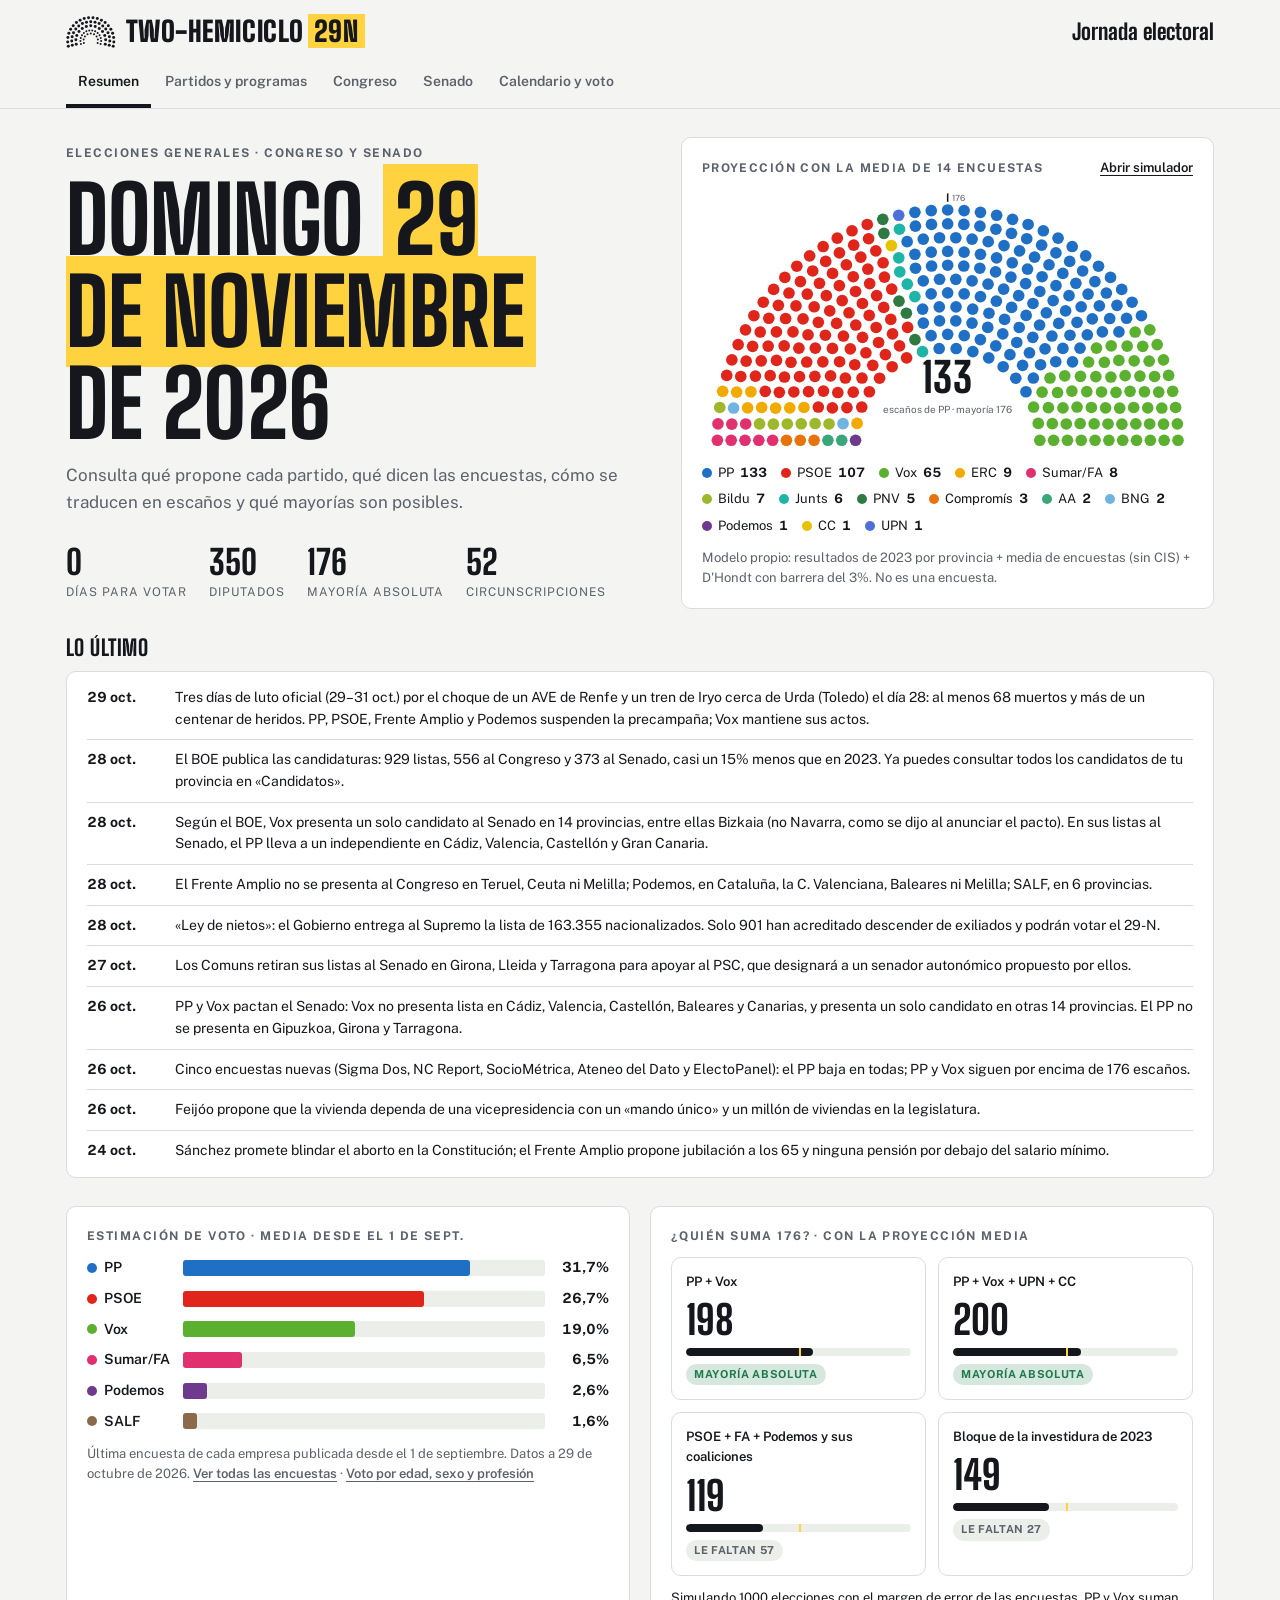
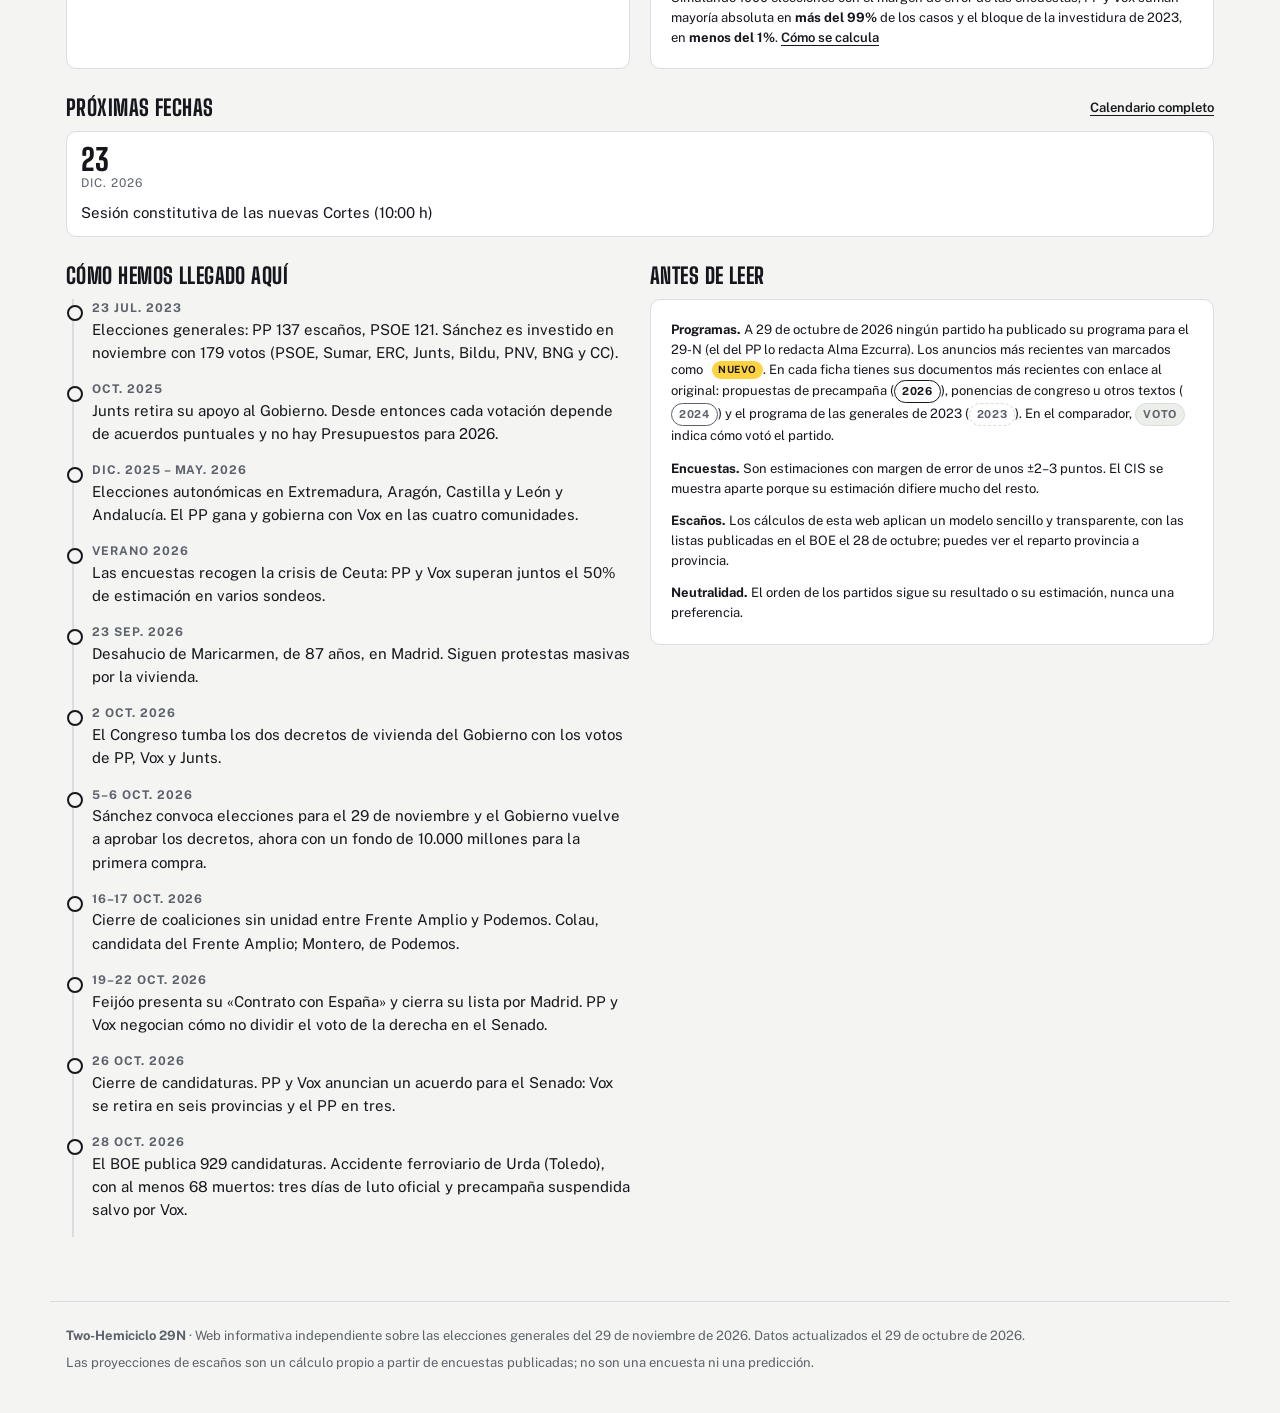
==== commit b6c87250: "Corrige: el PP también lleva un independiente al Senado en Castellón Co-Authored-By: Claude Opus 5.5" ====
--- a/index.html
+++ b/index.html
@@ -1503,7 +1503,7 @@
 const NEWS = [
   ["29 oct.","Tres días de luto oficial (29–31 oct.) por el choque de un AVE de Renfe y un tren de Iryo cerca de Urda (Toledo) el día 28: al menos 68 muertos y más de un centenar de heridos. PP, PSOE, Frente Amplio y Podemos suspenden la precampaña; Vox mantiene sus actos."],
   ["28 oct.","El BOE publica las candidaturas: 929 listas, 556 al Congreso y 373 al Senado, casi un 15% menos que en 2023. Ya puedes consultar todos los candidatos de tu provincia en «Candidatos»."],
-  ["28 oct.","Según el BOE, Vox presenta un solo candidato al Senado en 14 provincias, entre ellas Bizkaia (no Navarra, como se dijo al anunciar el pacto). El PP lleva a independientes en sus listas de Cádiz, Valencia y Gran Canaria."],
+  ["28 oct.","Según el BOE, Vox presenta un solo candidato al Senado en 14 provincias, entre ellas Bizkaia (no Navarra, como se dijo al anunciar el pacto). En sus listas al Senado, el PP lleva a un independiente en Cádiz, Valencia, Castellón y Gran Canaria."],
   ["28 oct.","El Frente Amplio no se presenta al Congreso en Teruel, Ceuta ni Melilla; Podemos, en Cataluña, la C. Valenciana, Baleares ni Melilla; SALF, en 6 provincias."],
   ["28 oct.","«Ley de nietos»: el Gobierno entrega al Supremo la lista de 163.355 nacionalizados. Solo 901 han acreditado descender de exiliados y podrán votar el 29-N."],
   ["27 oct.","Los Comuns retiran sus listas al Senado en Girona, Lleida y Tarragona para apoyar al PSC, que designará a un senador autonómico propuesto por ellos."],
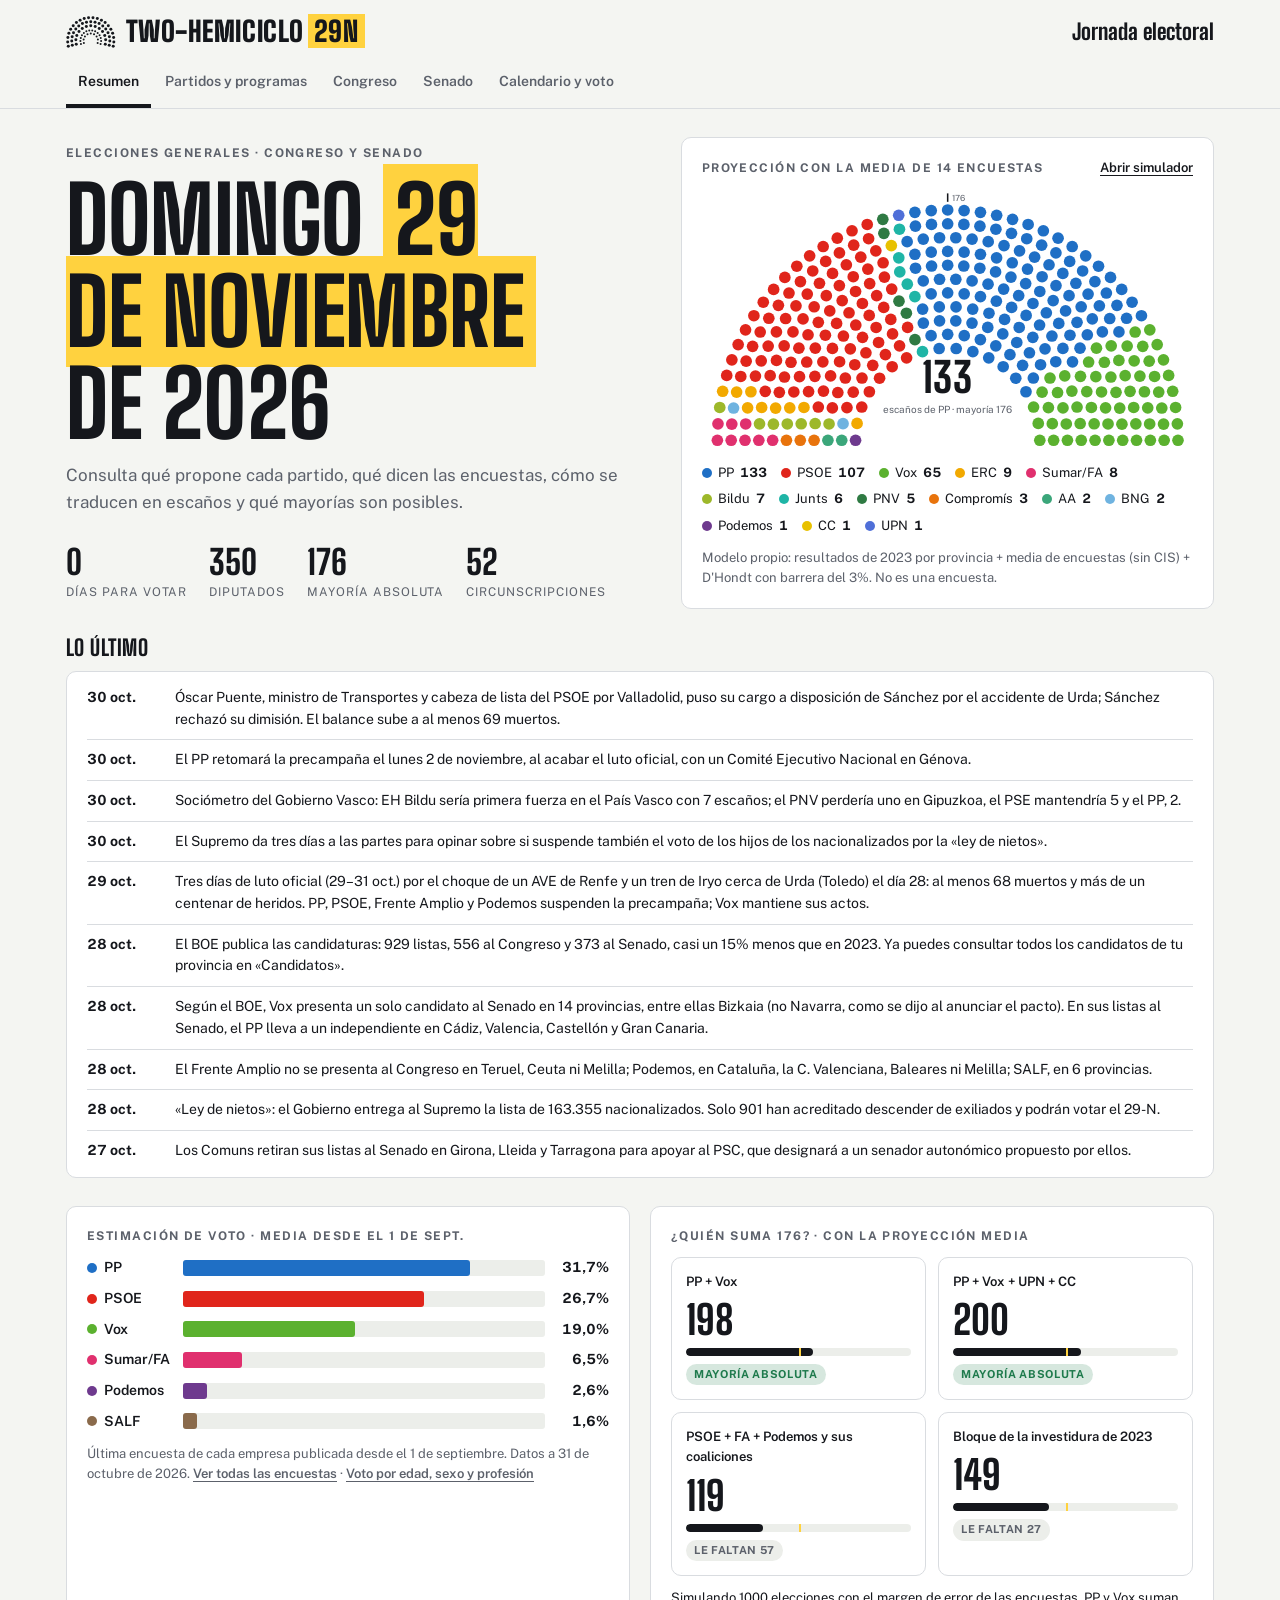
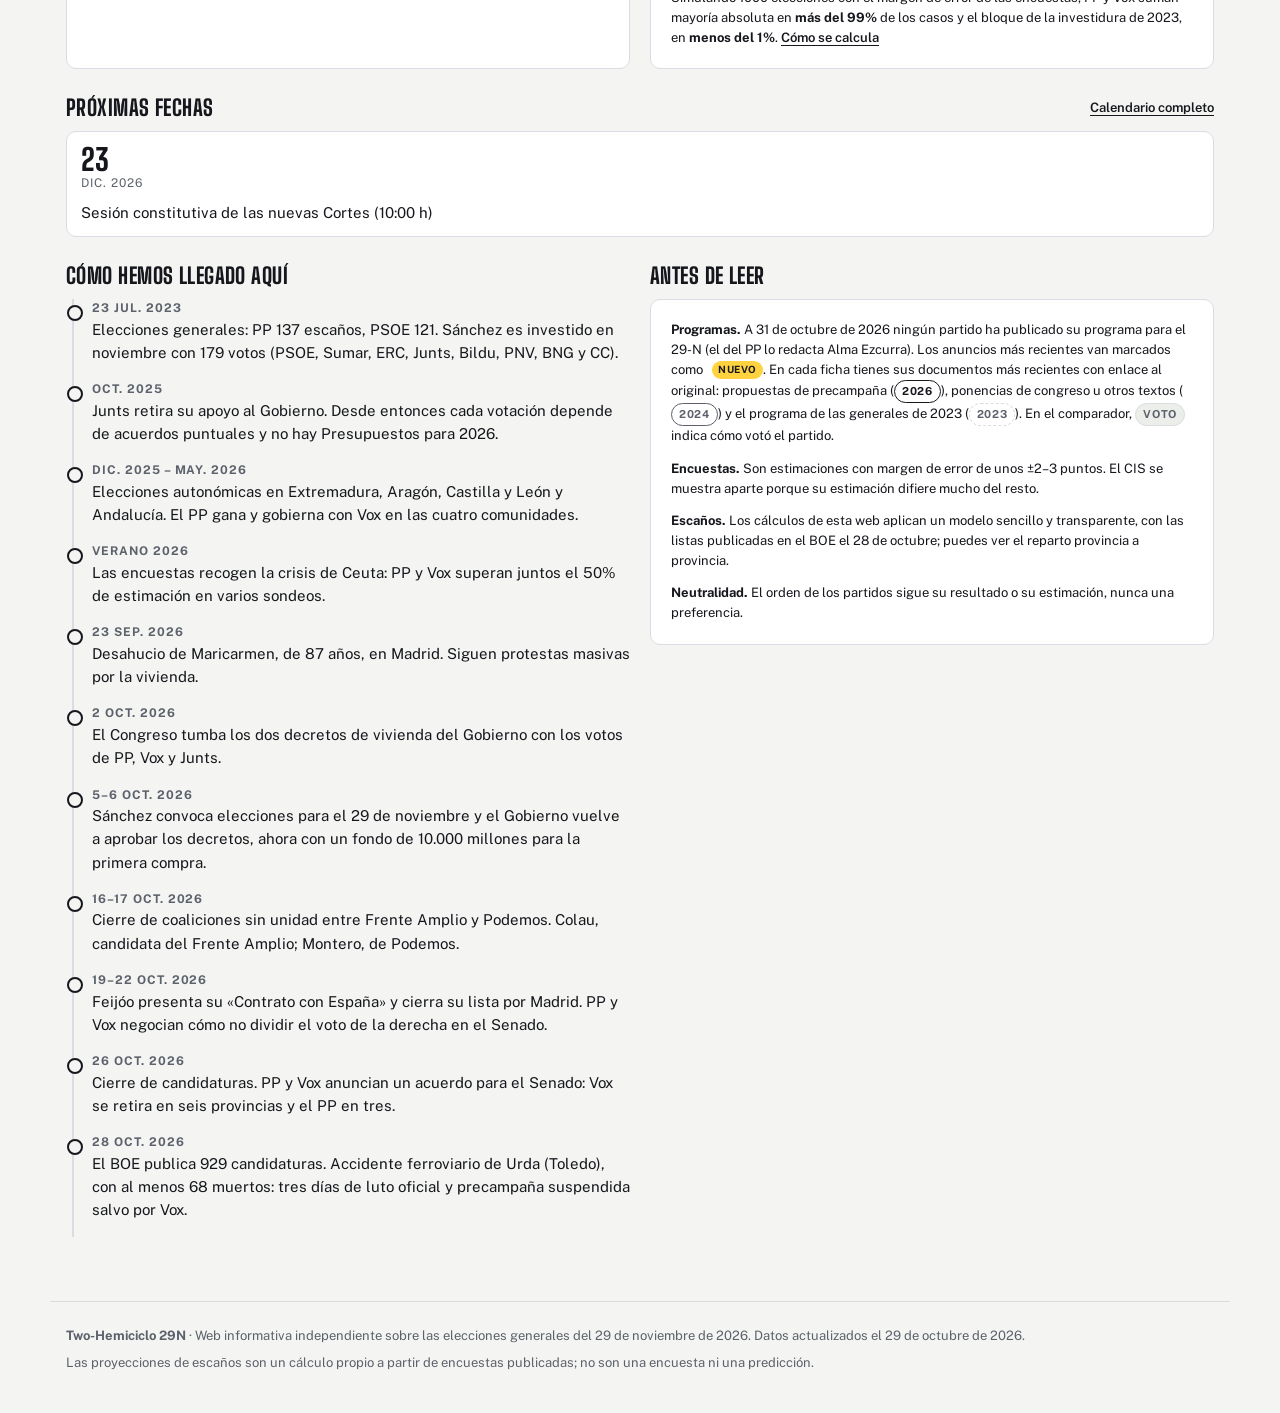
==== commit f0fa5d37: "Novedades hasta el 31 de octubre - Puente pone su cargo a disposición y Sánchez lo rechaza; al menos" ====
--- a/index.html
+++ b/index.html
@@ -751,8 +751,8 @@
 }
 
 
-/* ===== Datos de la plataforma (actualizados el 29 de octubre de 2026) ===== */
-const UPDATED = "29 de octubre de 2026";
+/* ===== Datos de la plataforma (actualizados el 31 de octubre de 2026) ===== */
+const UPDATED = "31 de octubre de 2026";
 const ELECTION_DATE = "2026-11-29T09:00:00+01:00";
 
 /* Orden de izquierda a derecha para el hemiciclo */
@@ -1483,6 +1483,7 @@
   {d:"2026-10-27", t:"Los Comuns retiran sus listas al Senado en Girona, Lleida y Tarragona en favor del PSC", k:"hecho"},
   {d:"2026-10-28", t:"El BOE publica las 929 candidaturas presentadas. El Gobierno entrega al Supremo la lista de la «ley de nietos». Accidente ferroviario de Urda (Toledo): los partidos, salvo Vox, suspenden la precampaña", k:"hecho"},
   {d:"2026-10-29", t:"Tres días de luto oficial (29–31 de octubre)", k:"hecho"},
+  {d:"2026-10-31", t:"Empieza el sorteo de los miembros de las mesas electorales (hasta el 4 de noviembre; la notificación llega como tarde el 7)", k:"votante"},
   {d:"2026-11-02", t:"Las juntas electorales proclaman las candidaturas", k:"plazo"},
   {d:"2026-11-03", t:"El BOE publica las candidaturas proclamadas", k:"plazo"},
   {d:"2026-11-11", t:"Huelga general por la vivienda convocada por los sindicatos", k:"partidos"},
@@ -1501,16 +1502,16 @@
 
 /* ---------- Novedades (Resumen · «Lo último») ---------- */
 const NEWS = [
+  ["30 oct.","Óscar Puente, ministro de Transportes y cabeza de lista del PSOE por Valladolid, puso su cargo a disposición de Sánchez por el accidente de Urda; Sánchez rechazó su dimisión. El balance sube a al menos 69 muertos."],
+  ["30 oct.","El PP retomará la precampaña el lunes 2 de noviembre, al acabar el luto oficial, con un Comité Ejecutivo Nacional en Génova."],
+  ["30 oct.","Sociómetro del Gobierno Vasco: EH Bildu sería primera fuerza en el País Vasco con 7 escaños; el PNV perdería uno en Gipuzkoa, el PSE mantendría 5 y el PP, 2."],
+  ["30 oct.","El Supremo da tres días a las partes para opinar sobre si suspende también el voto de los hijos de los nacionalizados por la «ley de nietos»."],
   ["29 oct.","Tres días de luto oficial (29–31 oct.) por el choque de un AVE de Renfe y un tren de Iryo cerca de Urda (Toledo) el día 28: al menos 68 muertos y más de un centenar de heridos. PP, PSOE, Frente Amplio y Podemos suspenden la precampaña; Vox mantiene sus actos."],
   ["28 oct.","El BOE publica las candidaturas: 929 listas, 556 al Congreso y 373 al Senado, casi un 15% menos que en 2023. Ya puedes consultar todos los candidatos de tu provincia en «Candidatos»."],
   ["28 oct.","Según el BOE, Vox presenta un solo candidato al Senado en 14 provincias, entre ellas Bizkaia (no Navarra, como se dijo al anunciar el pacto). En sus listas al Senado, el PP lleva a un independiente en Cádiz, Valencia, Castellón y Gran Canaria."],
   ["28 oct.","El Frente Amplio no se presenta al Congreso en Teruel, Ceuta ni Melilla; Podemos, en Cataluña, la C. Valenciana, Baleares ni Melilla; SALF, en 6 provincias."],
   ["28 oct.","«Ley de nietos»: el Gobierno entrega al Supremo la lista de 163.355 nacionalizados. Solo 901 han acreditado descender de exiliados y podrán votar el 29-N."],
-  ["27 oct.","Los Comuns retiran sus listas al Senado en Girona, Lleida y Tarragona para apoyar al PSC, que designará a un senador autonómico propuesto por ellos."],
-  ["26 oct.","PP y Vox pactan el Senado: Vox no presenta lista en Cádiz, Valencia, Castellón, Baleares y Canarias, y presenta un solo candidato en otras 14 provincias. El PP no se presenta en Gipuzkoa, Girona y Tarragona."],
-  ["26 oct.","Cinco encuestas nuevas (Sigma Dos, NC Report, SocioMétrica, Ateneo del Dato y ElectoPanel): el PP baja en todas; PP y Vox siguen por encima de 176 escaños."],
-  ["26 oct.","Feijóo propone que la vivienda dependa de una vicepresidencia con un «mando único» y un millón de viviendas en la legislatura."],
-  ["24 oct.","Sánchez promete blindar el aborto en la Constitución; el Frente Amplio propone jubilación a los 65 y ninguna pensión por debajo del salario mínimo."]
+  ["27 oct.","Los Comuns retiran sus listas al Senado en Girona, Lleida y Tarragona para apoyar al PSC, que designará a un senador autonómico propuesto por ellos."]
 ];
 
 
@@ -1529,6 +1530,7 @@
 ];
 
 const SOURCES = [
+  ["Sánchez rechazó la dimisión de Puente (Infobae/EFE)","https://www.infobae.com/america/agencias/2026/10/30/puente-puso-su-cargo-a-disposicion-de-sanchez-pero-este-rechazo-su-dimision-al-considerarla-injusta/"],
   ["Candidaturas presentadas (BOE núm. 267, 28 oct. 2026)","https://www.boe.es/boe/dias/2026/10/28/pdfs/BOE-A-2026-22607.pdf"],
   ["Precampaña suspendida por el accidente de Urda (Demócrata)","https://democrata.es/elecciones-generales-espana/tragedia-urda-campana-29n-cronica-sanchez-feijoo-abascal"],
   ["Acuerdo PP–Vox para el Senado (El Español, 26 oct.)","https://www.elespanol.com/espana/politica/20261026/pp-vox-llegan-acuerdo-listas-senado-abascal-retiran-provincias-feijoo/1003744434759_0.html"],
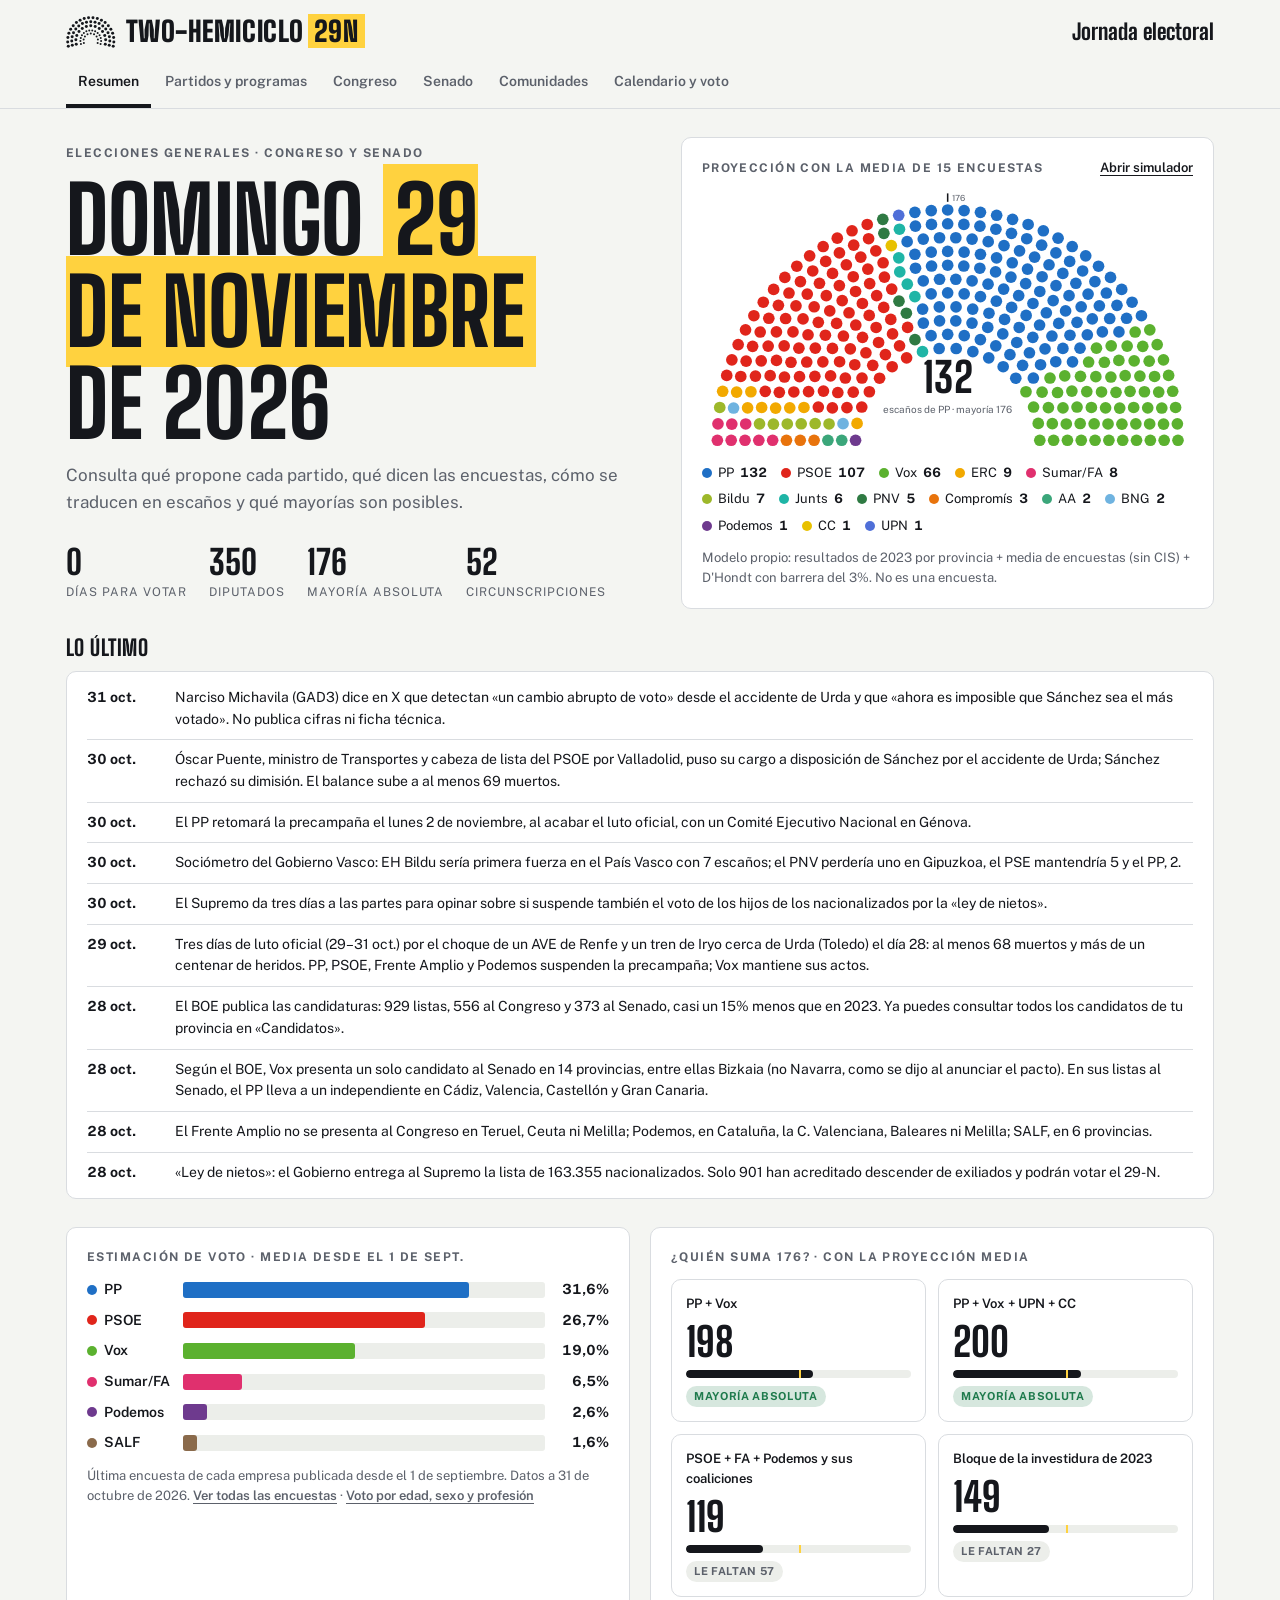
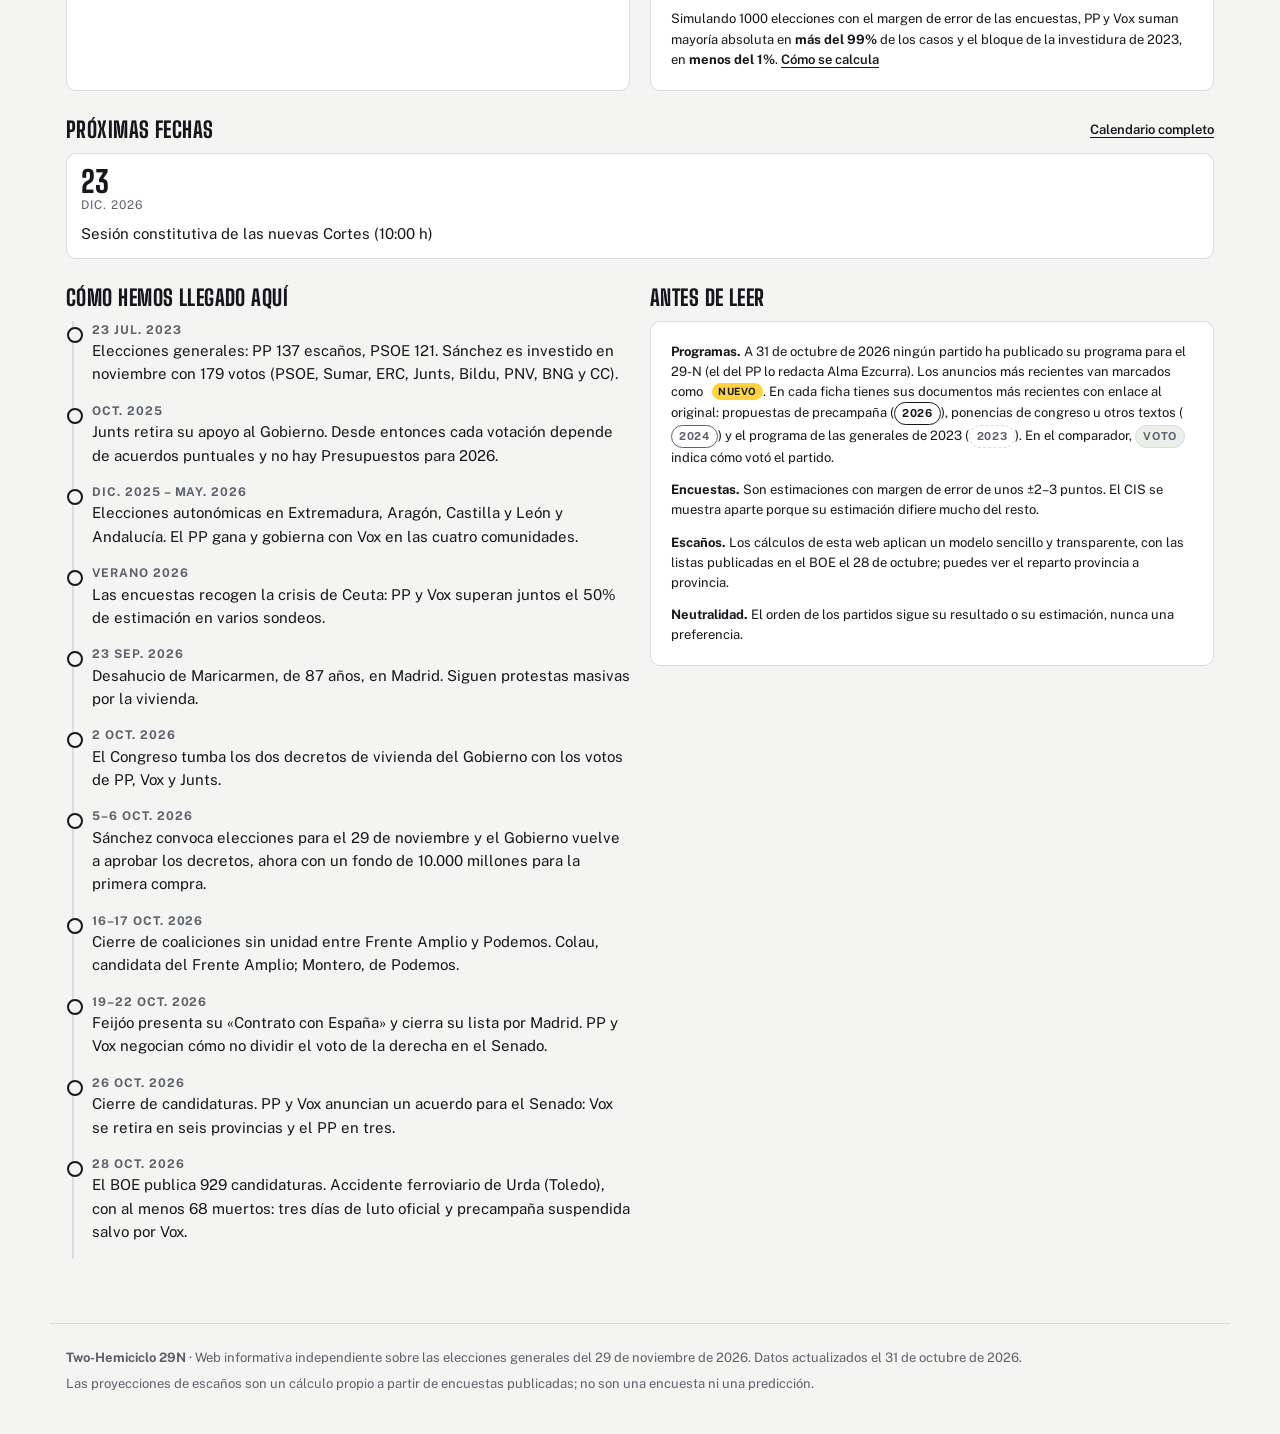
==== commit 888155af: "Parlamentos autonómicos y encuesta de Winston - Nueva pestaña «Comunidades»: hemiciclo de los 17 par" ====
--- a/index.html
+++ b/index.html
@@ -452,6 +452,17 @@
 .cc-list li.in .muted{color:inherit; opacity:.8}
 .cc-list li.in{color:var(--ink)}
 
+/* Parlamentos autonómicos */
+.parls{display:grid; grid-template-columns:repeat(auto-fill,minmax(min(100%,300px),1fr)); gap:14px}
+.parl{display:flex; flex-direction:column; gap:8px; padding:16px; min-width:0; scroll-margin-top:90px}
+.parl[data-sel]{border-color:var(--ink); box-shadow:0 0 0 1px var(--ink)}
+.parl-h{display:flex; justify-content:space-between; align-items:baseline; gap:8px}
+.parl-h h4{margin:0; font-size:17px}
+.parl p{margin:0}
+.parl .parl-hemi{max-width:340px; margin:0 auto}
+.parl .schips{font-size:12.5px; gap:4px 10px}
+.chips{display:flex; flex-wrap:wrap; gap:6px}
+
 </style>
 </head>
 <body>
@@ -476,11 +487,12 @@
   <section class="view" id="v-mapa" role="tabpanel" aria-labelledby="tab-mapa" hidden></section>
   <section class="view" id="v-candidatos" role="tabpanel" aria-labelledby="tab-partidos" hidden></section>
   <section class="view" id="v-papeleta" role="tabpanel" aria-labelledby="tab-senado" hidden></section>
+  <section class="view" id="v-autonomias" role="tabpanel" aria-labelledby="tab-autonomias" hidden></section>
   <section class="view" id="v-pregunta" role="tabpanel" aria-labelledby="tab-pregunta" hidden></section>
   <section class="view" id="v-calendario" role="tabpanel" aria-labelledby="tab-calendario" hidden></section>
 </main>
 <footer>
-  <span><b>Two-Hemiciclo 29N</b> · Web informativa independiente sobre las elecciones generales del 29 de noviembre de 2026. Datos actualizados el 29 de octubre de 2026.</span>
+  <span><b>Two-Hemiciclo 29N</b> · Web informativa independiente sobre las elecciones generales del 29 de noviembre de 2026. Datos actualizados el 31 de octubre de 2026.</span>
   <span>Las proyecciones de escaños son un cálculo propio a partir de encuestas publicadas; no son una encuesta ni una predicción.</span>
 </footer>
 <script>
@@ -1407,6 +1419,7 @@
 /* ---------- Encuestas recientes ----------
    d: fecha (fin de campo o publicación según el agregador). seats: escaños publicados por la propia encuestadora. */
 const POLLS = [
+  {firm:"Winston", media:"Artículo14", d:"2026-10-26", field:"21–23 oct. · 1.200 · en línea", PP:29.4,PSOE:27.1,VOX:19.2,FA:5.6,POD:null,SALF:null, seats:"PP 121 · PSOE 115 · Vox 69 · FA 9 · Podemos 2"},
   {firm:"Sigma Dos", media:"El Mundo", d:"2026-10-26", field:"8–22 oct. · 3.122", PP:30.6,PSOE:26.1,VOX:19.9,FA:7.4,POD:2.8,SALF:null, CFV:0.8, ERC:2.5,JUNTS:1.2,BILDU:1.2,PNV:0.9,BNG:0.9,CC:0.4,UPN:0.2,AA:1.0, seats:"PP+UPN 125–131 · PSOE 103–109 · Vox 66–69 · FA 10–12 · ERC 8–9 · Bildu 7–8 · Junts 6–7 · PNV 4–5 · Compromís 2–3 · AA 2–3 · BNG 2 · Podemos 1 · CC 0–1"},
   {firm:"NC Report", media:"La Razón", d:"2026-10-26", field:"22–24 oct.", PP:32.9,PSOE:25.8,VOX:19.0,FA:6.6,POD:2.6,SALF:null, ERC:2.0,JUNTS:1.8,BILDU:1.4,PNV:0.9,AA:1.3, seats:"PP 141–143 · PSOE 100–102 · Vox 64–66 · FA 8–9 · Junts 8–9 · ERC 7–8 · Bildu 6–7 · PNV 4–5 · AA 3 · BNG 1–2 · Podemos 1 · CC 1 · UPN 1"},
   {firm:"SocioMétrica", media:"El Español", d:"2026-10-26", field:"Acumulado desde el 1 sep. · 3.223", PP:32.1,PSOE:27.0,VOX:18.6,FA:4.6,POD:1.9,SALF:null, ERC:2.5,JUNTS:1.7,BILDU:1.3,PNV:0.8,BNG:0.9,CC:0.4,UPN:0.2,AA:1.2, seats:"PP 135 · PSOE 108 · Vox 63 · ERC 9 · Junts 7 · Bildu 7 · FA 6 · PNV 4 · AA 2 · BNG 2 · UPN-PP 2 · CC 1 · Podemos 0"},
@@ -1463,7 +1476,8 @@
  [9,31.1,26.1,18.2,7.0,3.1,1.5],[9,34.5,24.9,18.3,5.7,3.4,null],[9,33.6,25.1,19.3,5.6,3.8,1.6],[9,31.5,25.6,18.9,6.9,2.8,2.5],[9,33.7,26.8,18.6,6.1,3.3,1.8],[9,34.7,26.3,17.3,4.5,3.7,1.0],[9,33.9,25.4,17.8,6.4,3.3,1.7],[9,33.9,25.7,18.0,5.7,3.3,2.0],[9,31.6,27.4,18.4,5.6,2.7,2.0],
  [10,33.2,27.5,19.2,7.0,3.3,null],[10,33.4,26.5,18.1,5.3,3.1,2.2],[10,31.3,26.9,19.4,6.3,3.4,1.7],
  [10,34.1,25.0,18.2,5.3,3.9,null],[10,32.8,28.0,18.8,6.3,3.2,1.8],[10,31.9,28.1,18.9,5.3,2.3,1.8],[10,30.4,26.5,19.0,7.6,2.3,1.9],[10,34.0,28.2,18.2,3.6,2.6,0.5],[10,33.4,25.3,19.6,5.4,3.3,1.8],[10,31.9,25.3,19.1,7.6,3.1,null],[10,32.0,25.9,18.7,6.9,3.4,1.3],[10,32.6,26.2,18.8,5.8,2.8,2.1],[10,31.5,26.9,19.1,6.0,3.4,1.7],[10,31.4,26.4,18.2,7.4,2.3,1.8],[10,28.7,26.1,18.9,8.0,2.6,2.0],[10,31.8,27.1,18.9,6.2,2.0,1.7],[10,31.5,25.3,19.5,8.1,2.8,null],
- [10,28.5,27.1,20.0,8.9,1.9,1.2],[10,30.9,26.7,19.0,7.0,1.7,1.7],[10,31.1,27.6,19.8,6.8,2.7,null],[10,32.1,27.0,18.6,4.6,1.9,null],[10,32.9,25.8,19.0,6.6,2.6,null],[10,30.6,26.1,19.9,8.2,2.8,null]
+ [10,28.5,27.1,20.0,8.9,1.9,1.2],[10,30.9,26.7,19.0,7.0,1.7,1.7],[10,31.1,27.6,19.8,6.8,2.7,null],[10,32.1,27.0,18.6,4.6,1.9,null],[10,32.9,25.8,19.0,6.6,2.6,null],[10,30.6,26.1,19.9,8.2,2.8,null],
+ [10,29.4,27.1,19.2,5.6,null,null],
 ];
 
 /* ---------- Calendario (RD 806/2026 y LOREG) ---------- */
@@ -1484,7 +1498,7 @@
   {d:"2026-10-28", t:"El BOE publica las 929 candidaturas presentadas. El Gobierno entrega al Supremo la lista de la «ley de nietos». Accidente ferroviario de Urda (Toledo): los partidos, salvo Vox, suspenden la precampaña", k:"hecho"},
   {d:"2026-10-29", t:"Tres días de luto oficial (29–31 de octubre)", k:"hecho"},
   {d:"2026-10-31", t:"Empieza el sorteo de los miembros de las mesas electorales (hasta el 4 de noviembre; la notificación llega como tarde el 7)", k:"votante"},
-  {d:"2026-11-02", t:"Las juntas electorales proclaman las candidaturas", k:"plazo"},
+  {d:"2026-11-02", t:"Las juntas electorales proclaman las candidaturas. PP, PSOE y el resto retoman la precampaña tras el luto", k:"plazo"},
   {d:"2026-11-03", t:"El BOE publica las candidaturas proclamadas", k:"plazo"},
   {d:"2026-11-11", t:"Huelga general por la vivienda convocada por los sindicatos", k:"partidos"},
   {d:"2026-11-13", t:"Empieza la campaña electoral (00:00 h)", k:"plazo"},
@@ -1502,6 +1516,7 @@
 
 /* ---------- Novedades (Resumen · «Lo último») ---------- */
 const NEWS = [
+  ["31 oct.","Narciso Michavila (GAD3) dice en X que detectan «un cambio abrupto de voto» desde el accidente de Urda y que «ahora es imposible que Sánchez sea el más votado». No publica cifras ni ficha técnica."],
   ["30 oct.","Óscar Puente, ministro de Transportes y cabeza de lista del PSOE por Valladolid, puso su cargo a disposición de Sánchez por el accidente de Urda; Sánchez rechazó su dimisión. El balance sube a al menos 69 muertos."],
   ["30 oct.","El PP retomará la precampaña el lunes 2 de noviembre, al acabar el luto oficial, con un Comité Ejecutivo Nacional en Génova."],
   ["30 oct.","Sociómetro del Gobierno Vasco: EH Bildu sería primera fuerza en el País Vasco con 7 escaños; el PNV perdería uno en Gipuzkoa, el PSE mantendría 5 y el PP, 2."],
@@ -1511,7 +1526,6 @@
   ["28 oct.","Según el BOE, Vox presenta un solo candidato al Senado en 14 provincias, entre ellas Bizkaia (no Navarra, como se dijo al anunciar el pacto). En sus listas al Senado, el PP lleva a un independiente en Cádiz, Valencia, Castellón y Gran Canaria."],
   ["28 oct.","El Frente Amplio no se presenta al Congreso en Teruel, Ceuta ni Melilla; Podemos, en Cataluña, la C. Valenciana, Baleares ni Melilla; SALF, en 6 provincias."],
   ["28 oct.","«Ley de nietos»: el Gobierno entrega al Supremo la lista de 163.355 nacionalizados. Solo 901 han acreditado descender de exiliados y podrán votar el 29-N."],
-  ["27 oct.","Los Comuns retiran sus listas al Senado en Girona, Lleida y Tarragona para apoyar al PSC, que designará a un senador autonómico propuesto por ellos."]
 ];
 
 
@@ -1529,7 +1543,73 @@
   ["28 oct. 2026","El BOE publica 929 candidaturas. Accidente ferroviario de Urda (Toledo), con al menos 68 muertos: tres días de luto oficial y precampaña suspendida salvo por Vox."]
 ];
 
+/* ---------- Parlamentos autonómicos (resultado de las últimas elecciones de cada comunidad) ----------
+   seats: [nombre, escaños, clave de PARTIES o color, familia]  — ordenados de izquierda a derecha en el hemiciclo.
+   familia: PP, PSOE, VOX o "OTR" (para el recuento total). gov: partido de la presidencia; gt: abs (mayoría absoluta), coal (coalición), min (minoría). */
+const PARLIAMENTS = [
+  {n:"Andalucía", ch:"Parlamento de Andalucía", el:"2026-05-17", pres:"Juanma Moreno", gov:"PP", gt:"coal", how:"Coalición PP–Vox. Investido el 2 jul. 2026 con los votos de PP y Vox, tras fallar la primera votación.",
+   seats:[["Adelante Andalucía",8,"AA","OTR"],["Por Andalucía",5,"#8C3F7A","OTR"],["PSOE-A",28,"PSOE","PSOE"],["PP",53,"PP","PP"],["Vox",15,"VOX","VOX"]],
+   src:"https://www.eldebate.com/espana/20260517/moreno-queda-dos-escanos-mayoria-absoluta-sanchez-lleva-psoe-mayor-batacazo-andalucia_418519.html"},
+  {n:"Aragón", ch:"Cortes de Aragón", el:"2026-02-08", pres:"Jorge Azcón", gov:"PP", gt:"coal", how:"Coalición PP–Vox. Investido el 29 abr. 2026 con 39 votos (PP y Vox).",
+   seats:[["IU-Sumar",1,"FA","OTR"],["CHA",6,"#C2410C","OTR"],["PSOE",18,"PSOE","PSOE"],["Existe",2,"#7A5BA6","OTR"],["PP",26,"PP","PP"],["Vox",14,"VOX","VOX"]],
+   src:"https://es.wikipedia.org/wiki/Elecciones_a_las_Cortes_de_Arag%C3%B3n_de_2026"},
+  {n:"Asturias", ch:"Junta General del Principado", el:"2023-05-28", pres:"Adrián Barbón", gov:"PSOE", gt:"coal", how:"Coalición PSOE–IU-Convocatoria por Asturies.",
+   seats:[["Podemos",1,"POD","OTR"],["IU-Convocatoria",3,"#A3243B","OTR"],["PSOE",19,"PSOE","PSOE"],["Foro",1,"#2C6FB0","OTR"],["PP",17,"PP","PP"],["Vox",4,"VOX","VOX"]],
+   src:"https://theobjective.com/espana/politica/2023-06-02/voto-exterior-ratifica-psoe-asturias/"},
+  {n:"Baleares", ch:"Parlament de les Illes Balears", el:"2023-05-28", pres:"Marga Prohens", gov:"PP", gt:"min", how:"Gobierno del PP en minoría; Vox apoyó su investidura.",
+   seats:[["Podem-EUIB",1,"POD","OTR"],["Més per Mallorca",4,"#E36F1E","OTR"],["Més per Menorca",2,"#3AA0A0","OTR"],["PSIB-PSOE",18,"PSOE","PSOE"],["Sa Unió (Formentera)",1,"#4C7FBF","OTR"],["PP",25,"PP","PP"],["Vox",8,"VOX","VOX"]],
+   src:"https://www.vilaweb.cat/noticies/directe-eleccions-parlament-balear-corts-valencianes/"},
+  {n:"Canarias", ch:"Parlamento de Canarias", el:"2023-05-28", pres:"Fernando Clavijo", gov:"CC", gt:"coal", how:"Coalición CC–PP.",
+   seats:[["NC-BC",5,"#F28C28","OTR"],["PSOE",23,"PSOE","PSOE"],["ASG",3,"ASG","OTR"],["CC",19,"CC","OTR"],["AHI",1,"AHI","OTR"],["PP",15,"PP","PP"],["Vox",4,"VOX","VOX"]],
+   src:"https://www.parcan.es/"},
+  {n:"Cantabria", ch:"Parlamento de Cantabria", el:"2023-05-28", pres:"María José Sáenz de Buruaga", gov:"PP", gt:"min", how:"Gobierno del PP en minoría.",
+   seats:[["PSOE",8,"PSOE","PSOE"],["PRC",8,"#C9A227","OTR"],["PP",15,"PP","PP"],["Vox",4,"VOX","VOX"]],
+   src:"https://parlamento-cantabria.es/"},
+  {n:"Castilla-La Mancha", ch:"Cortes de Castilla-La Mancha", el:"2023-05-28", pres:"Emiliano García-Page", gov:"PSOE", gt:"abs", how:"Mayoría absoluta del PSOE.",
+   seats:[["PSOE",17,"PSOE","PSOE"],["PP",12,"PP","PP"],["Vox",4,"VOX","VOX"]],
+   src:"https://www.cortesclm.es/"},
+  {n:"Castilla y León", ch:"Cortes de Castilla y León", el:"2026-03-15", pres:"Alfonso Fernández Mañueco", gov:"PP", gt:"coal", how:"Coalición PP–Vox. Investido el 9 jun. 2026 con 47 votos (PP y Vox).",
+   seats:[["PSOE",30,"PSOE","PSOE"],["UPL",3,"#B0234F","OTR"],["Soria ¡Ya!",1,"#2B7A78","OTR"],["Por Ávila",1,"#3A8F5C","OTR"],["PP",33,"PP","PP"],["Vox",14,"VOX","VOX"]],
+   src:"https://www.publico.es/resultados-elecciones/autonomicas/2026/castilla-y-leon"},
+  {n:"Cataluña", ch:"Parlament de Catalunya", el:"2024-05-12", pres:"Salvador Illa", gov:"PSOE", gt:"min", how:"Gobierno del PSC en minoría; investido con los votos de ERC y Comuns.",
+   seats:[["CUP",4,"#D4C400","OTR"],["Comuns",6,"FA","OTR"],["ERC",20,"ERC","OTR"],["PSC",42,"PSOE","PSOE"],["Junts",35,"JUNTS","OTR"],["PP",15,"PP","PP"],["Vox",11,"VOX","VOX"],["Aliança Catalana",2,"AC","OTR"]],
+   src:"https://www.parlament.cat/"},
+  {n:"C. Valenciana", ch:"Corts Valencianes", el:"2023-05-28", pres:"Juanfran Pérez Llorca", gov:"PP", gt:"min", how:"Gobierno del PP en minoría con apoyo externo de Vox; sustituyó a Carlos Mazón en 2025. Ha descartado adelantar las autonómicas.",
+   seats:[["Compromís",15,"CFV","OTR"],["PSPV-PSOE",31,"PSOE","PSOE"],["PP",40,"PP","PP"],["Vox",13,"VOX","VOX"]],
+   src:"https://www.infobae.com/espana/agencias/2026/10/06/perez-llorca-no-se-plantea-adelantar-las-elecciones-en-la-comunitat-valenciana/"},
+  {n:"Extremadura", ch:"Asamblea de Extremadura", el:"2025-12-21", pres:"María Guardiola", gov:"PP", gt:"coal", how:"Coalición PP–Vox desde abril de 2026, tras fallar la investidura de marzo.",
+   seats:[["Unidas por Extremadura",7,"#7B3F8E","OTR"],["PSOE",18,"PSOE","PSOE"],["PP",29,"PP","PP"],["Vox",11,"VOX","VOX"]],
+   src:"https://rtvc.es/resultado-de-las-elecciones-en-extremadura-21-de-diciembre-de-2025/"},
+  {n:"Galicia", ch:"Parlamento de Galicia", el:"2024-02-18", pres:"Alfonso Rueda", gov:"PP", gt:"abs", how:"Mayoría absoluta del PP.",
+   seats:[["BNG",25,"BNG","OTR"],["PSdeG-PSOE",9,"PSOE","PSOE"],["Democracia Ourensana",1,"#7C5C2E","OTR"],["PP",40,"PP","PP"]],
+   src:"https://www.parlamentodegalicia.gal/"},
+  {n:"Madrid", ch:"Asamblea de Madrid", el:"2023-05-28", pres:"Isabel Díaz Ayuso", gov:"PP", gt:"abs", how:"Mayoría absoluta del PP.",
+   seats:[["Más Madrid",27,"#25A783","OTR"],["PSOE",27,"PSOE","PSOE"],["PP",70,"PP","PP"],["Vox",11,"VOX","VOX"]],
+   src:"https://www.asambleamadrid.es/"},
+  {n:"Murcia", ch:"Asamblea Regional de Murcia", el:"2023-05-28", pres:"Fernando López Miras", gov:"PP", gt:"min", how:"Gobierno del PP en minoría desde que Vox salió en julio de 2024.",
+   seats:[["Podemos-IU-AV",2,"POD","OTR"],["PSOE",13,"PSOE","PSOE"],["PP",21,"PP","PP"],["Vox",9,"VOX","VOX"]],
+   src:"https://www.asambleamurcia.es/"},
+  {n:"Navarra", ch:"Parlamento de Navarra", el:"2023-05-28", pres:"María Chivite", gov:"PSOE", gt:"coal", how:"Coalición PSN–Geroa Bai–Contigo-Zurekin, en minoría.",
+   seats:[["EH Bildu",9,"BILDU","OTR"],["Contigo-Zurekin",3,"#8E44AD","OTR"],["PSN-PSOE",11,"PSOE","PSOE"],["Geroa Bai",7,"GBAI","OTR"],["UPN",15,"UPN","OTR"],["PP",3,"PP","PP"],["Vox",2,"VOX","VOX"]],
+   src:"https://parlamentodenavarra.es/"},
+  {n:"País Vasco", ch:"Parlamento Vasco", el:"2024-04-21", pres:"Imanol Pradales", gov:"PNV", gt:"coal", how:"Coalición PNV–PSE-EE, con mayoría absoluta entre los dos.",
+   seats:[["EH Bildu",27,"BILDU","OTR"],["Sumar",1,"FA","OTR"],["PSE-EE",12,"PSOE","PSOE"],["PNV",27,"PNV","OTR"],["PP",7,"PP","PP"],["Vox",1,"VOX","VOX"]],
+   src:"https://www.legebiltzarra.eus/"},
+  {n:"La Rioja", ch:"Parlamento de La Rioja", el:"2023-05-28", pres:"Gonzalo Capellán", gov:"PP", gt:"abs", how:"Mayoría absoluta del PP.",
+   seats:[["Podemos-IU",2,"POD","OTR"],["PSOE",12,"PSOE","PSOE"],["PP",17,"PP","PP"],["Vox",2,"VOX","VOX"]],
+   src:"https://nuevecuatrouno.com/2023/06/02/elecciones-28m-voto-extranjero-podemos-iu-conserva-dos-diputados/"},
+  {n:"Ceuta", ch:"Asamblea de Ceuta", city:true, el:"2023-05-28", pres:"Juan Jesús Vivas", gov:"PP", gt:"min", how:"Gobierno del PP en minoría.",
+   seats:[["Ceuta Ya!",2,"#D9822B","OTR"],["MDyC",3,"#2E8B57","OTR"],["PSOE",6,"PSOE","PSOE"],["PP",9,"PP","PP"],["Vox",5,"VOX","VOX"]],
+   src:"https://www.idpbarcelona.net/docs/public/iccaa/2023/ceutaymelilla_2023.pdf"},
+  {n:"Melilla", ch:"Asamblea de Melilla", city:true, el:"2023-05-28", pres:"Juan José Imbroda", gov:"PP", gt:"abs", how:"Mayoría absoluta del PP.",
+   seats:[["CpM",5,"#2E8B57","OTR"],["PSOE",3,"PSOE","PSOE"],["Somos Melilla",1,"#E6A33E","OTR"],["PP",14,"PP","PP"],["Vox",2,"VOX","VOX"]],
+   src:"https://theobjective.com/espana/tribunales/2023-07-04/justicia-rechaza-repetir-elecciones-melilla/"}
+];
+
 const SOURCES = [
+  ["Encuesta de Winston para Artículo14 (Enpapel)","https://enpapel.es/elecciones-29n/encuesta-winston-pp-psoe-distancia-29n/"],
+  ["Michavila (GAD3): «cambio abrupto de voto» (The Objective)","https://theobjective.com/espana/politica/2026-10-31/gad3-cambio-intencion-voto-accidente-ferroviario-urda/"],
+  ["Gobiernos autonómicos en 2026 (Política Electoral)","https://www.politicaelectoral.com/es/espana/gobiernos-autonomicos"],
   ["Sánchez rechazó la dimisión de Puente (Infobae/EFE)","https://www.infobae.com/america/agencias/2026/10/30/puente-puso-su-cargo-a-disposicion-de-sanchez-pero-este-rechazo-su-dimision-al-considerarla-injusta/"],
   ["Candidaturas presentadas (BOE núm. 267, 28 oct. 2026)","https://www.boe.es/boe/dias/2026/10/28/pdfs/BOE-A-2026-22607.pdf"],
   ["Precampaña suspendida por el accidente de Urda (Demócrata)","https://democrata.es/elecciones-generales-espana/tragedia-urda-campana-29n-cronica-sanchez-feijoo-abascal"],
@@ -1656,9 +1736,9 @@
 ];
 
 /* ---------- Vistas ---------- */
-const VIEWS = [["resumen","Resumen"],["partidos","Partidos y programas"],["comparar","Comparar"],["encuestas","Encuestas"],["grupos","Voto por grupos"],["minoritarios","Partidos minoritarios"],["escanos","Congreso"],["senado","Senado"],["mapa","Mapa"],["candidatos","Candidatos"],["papeleta","Tu papeleta del Senado"],["pregunta","Pregúntale a Claude"],["calendario","Calendario y voto"]];
+const VIEWS = [["resumen","Resumen"],["partidos","Partidos y programas"],["comparar","Comparar"],["encuestas","Encuestas"],["grupos","Voto por grupos"],["minoritarios","Partidos minoritarios"],["escanos","Congreso"],["senado","Senado"],["mapa","Mapa"],["candidatos","Candidatos"],["papeleta","Tu papeleta del Senado"],["autonomias","Comunidades"],["pregunta","Pregúntale a Claude"],["calendario","Calendario y voto"]];
 const SITE = typeof SITE_MODE !== "undefined" && SITE_MODE; // versión web independiente: sin consulta a Claude
-const TABS = ["resumen","partidos","escanos","senado","pregunta","calendario"].filter(t => !(SITE && t === "pregunta"));
+const TABS = ["resumen","partidos","escanos","senado","autonomias","pregunta","calendario"].filter(t => !(SITE && t === "pregunta"));
 const SUBNAV = {partidos:[["partidos","Partidos y programas"],["candidatos","Candidatos"],["comparar","Comparar"]], escanos:[["escanos","Escaños y pactos"],["encuestas","Encuestas"],["grupos","Voto por grupos"],["minoritarios","Minoritarios"],["mapa","Mapa","congreso"]], senado:[["senado","Senado"],["papeleta","Tu papeleta"],["mapa","Mapa","senado"]]};
 const parentOf = id => (id==="comparar"||id==="candidatos") ? "partidos" : id==="papeleta" ? "senado" : (id==="encuestas"||id==="grupos"||id==="minoritarios") ? "escanos" : id==="mapa" ? (mapMode==="senado" ? "senado" : "escanos") : id;
 function subnav(id){ const items = SUBNAV[parentOf(id)]; if (!items) return "";
@@ -2493,6 +2573,7 @@
         <li>Cada provincia peninsular elige <b>4 senadores</b> y se pueden marcar hasta 3. Así, la lista más votada suele llevarse 3 y la segunda, 1.</li>
         <li>Mallorca, Gran Canaria y Tenerife eligen 3 (se marcan 2). Menorca, Ibiza, Formentera, Lanzarote, Fuerteventura, La Palma, La Gomera y El Hierro eligen 1. Ceuta y Melilla, 2 (se marca 1).</li>
         <li><b>Novedad de 2026:</b> Formentera elige su propio senador, separado de Ibiza (reforma del artículo 69 de la Constitución). Por eso son 209 electos y no 208.</li>
+        <li>Los ${DESIGNATED.total} senadores autonómicos dependen de la composición de cada parlamento: <button class="linkbtn" data-go="autonomias">ver los parlamentos autonómicos</button>.</li>
         <li>El PP tiene ahora mayoría absoluta: ${SENATE_FACTS.now.PP} de ${SENATE_FACTS.total23} escaños al disolverse las Cortes.</li>
       </ul>
       <p><button class="btn" data-go="papeleta">Prueba tu papeleta con los candidatos reales</button></p>
@@ -2512,6 +2593,95 @@
   <p class="note">Cómo calculamos: tomamos el voto estimado de cada provincia en el modelo del Congreso, lo agrupamos en las listas al Senado de 2026 (Senado de Progreso, ERC-EH Bildu, UPN-PP, pactos de Baleares…) y aplicamos el patrón habitual: en las circunscripciones de 4, la lista más votada gana 3 y la segunda 1 (2 y 2 si las separa menos de 1 punto). Acuerdo PP–Vox: donde Vox no se presenta (Cádiz, Valencia, Castellón, Baleares y Canarias) sumamos su voto al del PP; donde presenta un solo candidato (14 provincias) suponemos que sus votantes marcan a ese candidato y a dos del PP, y contamos los votos candidato a candidato; donde el PP no se presenta (Gipuzkoa, Girona y Tarragona) quitamos su lista sin trasladar su voto. En la C. Valenciana, Podemos no presenta lista al Senado. Las islas usan el voto de su provincia; en La Gomera y El Hierro mantenemos a ASG y AHI, que ganaron en 2023 y no están en las encuestas. Con los votos y las listas de 2023, el método acierta 201 de los 208 escaños. En el Senado se vota a personas, así que el resultado real puede desviarse, sobre todo en las circunscripciones reñidas.</p>`;
   $("#sen-map").addEventListener("click", ()=>{ mapMode = "senado"; show("mapa", true); });
   $("#sen-ally").addEventListener("click", ()=>{ mapMode = "alianzas"; show("mapa", true); });
+}
+
+/* ---------- PARLAMENTOS AUTONÓMICOS ---------- */
+const pcol = c => (P[c] && P[c].color) || c;
+const parlTotal = p => p.seats.reduce((a,x)=>a+x[1],0);
+const parlMaj = p => Math.floor(parlTotal(p)/2) + 1;
+const fullDate = iso => { const [y] = iso.split("-"); return dateLabel(iso) + " " + y; };
+const GOV_T = {abs:{l:"Mayoría absoluta", t:1}, coal:{l:"Coalición", t:0.68}, min:{l:"En minoría", t:0.38}};
+let autFilter = "all", autSel = null;
+function parlHemi(p){
+  const T = parlTotal(p), M = parlMaj(p);
+  const rows = T <= 35 ? 3 : T <= 60 ? 4 : T <= 85 ? 5 : T <= 110 ? 6 : 7;
+  const W = 360, H = 192, cx = W/2, cy = H - 8, R = 172, r0 = rows <= 3 ? 104 : rows <= 5 ? 96 : 88;
+  const radii = Array.from({length:rows}, (_,i)=> r0 + (R - r0) * i/(rows-1));
+  const sumR = radii.reduce((a,b)=>a+b,0);
+  const counts = radii.map(r => Math.round(T * r / sumR)); counts[rows-1] += T - counts.reduce((a,b)=>a+b,0);
+  const pts = [];
+  radii.forEach((r,i) => { const k = counts[i]; for (let j=0;j<k;j++){ const a = Math.PI - (k===1 ? Math.PI/2 : j*Math.PI/(k-1)); pts.push({a, x:cx + r*Math.cos(a), y:cy - r*Math.sin(a)}); } });
+  pts.sort((u,v)=> v.a - u.a);
+  const seq = []; p.seats.forEach(s => { for (let i=0;i<s[1];i++) seq.push(s); });
+  const arc = Math.min(...radii.map((r,i)=> counts[i] > 1 ? Math.PI*r/(counts[i]-1) : 99));
+  const dotR = Math.min((R - r0)/(rows-1), arc) * 0.44;
+  let s = `<svg class="hemi parl-hemi" viewBox="0 0 ${W} ${H}" role="img" aria-label="${esc(p.ch)}: ${p.seats.map(x=>x[0]+" "+x[1]).join(", ")}">`;
+  pts.forEach((q,i) => { const x = seq[i]; s += `<circle cx="${q.x.toFixed(1)}" cy="${q.y.toFixed(1)}" r="${dotR.toFixed(1)}" fill="${pcol(x[2])}"><title>${esc(x[0])}: ${x[1]}</title></circle>`; });
+  s += `<text x="${cx}" y="${cy-30}" text-anchor="middle" font-weight="800" font-size="34" style="fill:var(--ink);font-family:var(--display)">${T}</text>`;
+  s += `<text x="${cx}" y="${cy-12}" text-anchor="middle" font-size="11" style="fill:var(--muted);font-family:var(--body)">escaños · mayoría ${M}</text>`;
+  const ty = cy - R - dotR; s += `<line x1="${cx}" y1="${(ty-9).toFixed(1)}" x2="${cx}" y2="${(ty-1).toFixed(1)}" stroke-width="2" style="stroke:var(--ink)"/>`;
+  return s + "</svg>";
+}
+function parlCard(p, i){
+  const T = parlTotal(p), M = parlMaj(p), g = GOV_T[p.gt];
+  const fam = f => p.seats.filter(x=>x[3]===f).reduce((a,x)=>a+x[1],0);
+  const ppv = fam("PP") + fam("VOX");
+  const chips = p.seats.slice().sort((a,b)=>b[1]-a[1]).map(x=>`<span class="schip"><i class="dot" style="background:${pcol(x[2])}"></i>${esc(x[0])} <b>${x[1]}</b></span>`).join("");
+  const big = p.seats.reduce((a,x)=> x[1] > a[1] ? x : a);
+  const line = big[1] >= M ? (p.gt === "abs" ? `${big[1]} de ${T} escaños.` : `${esc(big[0])} tiene mayoría absoluta (${big[1]} de ${T}).`) : `Nadie tiene mayoría absoluta. PP y Vox suman ${ppv} de ${T}${ppv >= M ? " (más de la mitad)" : ""}.`;
+  return `<article class="panel parl" id="parl-${i}" data-gov="${p.gov}"${autSel===p.n?' data-sel="1"':""}>
+    <div class="parl-h"><h4>${esc(p.n)}</h4><span class="flag ${p.el >= "2025-12-01" ? "t2026" : "t2023"}" title="Fecha de las últimas elecciones">${fullDate(p.el)}</span></div>
+    <span class="small muted">${esc(p.ch)}</span>
+    ${parlHemi(p)}
+    <div class="schips">${chips}</div>
+    <p class="small"><b>Presidencia:</b> ${esc(p.pres)} <span class="muted">(${esc(sname(p.gov) === "PSOE" && p.n === "Cataluña" ? "PSC" : sname(p.gov))} · ${g.l.toLowerCase()})</span></p>
+    <p class="small muted">${esc(p.how)} ${line}</p>
+    <a class="small" href="${esc(p.src)}" target="_blank" rel="noopener">Fuente</a>
+  </article>`;
+}
+function renderAutonomias(){
+  const v = $("#v-autonomias"); if (!v) return;
+  const sum = {PP:0, PSOE:0, VOX:0, OTR:0}; let T = 0;
+  PARLIAMENTS.forEach(p => p.seats.forEach(x => { sum[x[3]] += x[1]; T += x[1]; }));
+  const govs = {}; PARLIAMENTS.forEach(p => govs[p.gov] = (govs[p.gov]||0) + 1);
+  const withVox = PARLIAMENTS.filter(p => /PP–Vox/.test(p.how)).map(p=>p.n);
+  const fams = [["PP","PP",color("PP")],["PSOE","PSOE (con PSC, PSE…)",color("PSOE")],["VOX","Vox",color("VOX")],["OTR","Otros partidos","var(--muted)"]];
+  const byP = {}; PARLIAMENTS.forEach(p => byP[p.n] = p);
+  const fillOf = n => { const p = byP[n]; return p ? mixC(color(p.gov), GOV_T[p.gt].t) : "var(--soft)"; };
+  const list = PARLIAMENTS.map((p,i)=>[p,i]).filter(([p]) => autFilter==="all" || (autFilter==="other" ? !["PP","PSOE"].includes(p.gov) : autFilter==="vox" ? withVox.includes(p.n) : p.gov===autFilter));
+  const govKs = Object.keys(govs).sort((a,b)=>govs[b]-govs[a]);
+  v.innerHTML = `
+  <div class="view-head"><span class="eyebrow">Comunidades</span><h2>Los parlamentos autonómicos</h2>
+  <p class="lead">Cómo quedaron los 17 parlamentos autonómicos y las asambleas de Ceuta y Melilla en sus últimas elecciones, y quién gobierna. No se votan el 29-N: Andalucía, Aragón, Castilla y León y Extremadura votaron entre diciembre de 2025 y mayo de 2026; la mayoría de las demás, en mayo de 2027. Cada parlamento designa además senadores autonómicos.</p></div>
+  <section class="grid2">
+    <div class="panel stack minw0">
+      <span class="eyebrow">Quién gobierna</span>
+      <div class="map-wrap" id="aut-map">${spainSVG(fillOf, "ccaa", autSel)}</div>
+      <div class="hemi-legend">${govKs.map(k=>`<span><i class="sq" style="background:${color(k)}"></i>${esc(sname(k))} ${govs[k]}</span>`).join("")}</div>
+      <div class="hemi-legend small muted">${Object.values(GOV_T).map(g=>`<span><i class="sq" style="background:${mixC("#808080", g.t)}"></i>${g.l}</span>`).join("")}</div>
+      <p class="small muted">Color: partido de la presidencia. Más intenso si gobierna con mayoría absoluta, medio si es una coalición y claro si gobierna en minoría. Pulsa una comunidad para ver su parlamento.</p>
+    </div>
+    <div class="panel stack">
+      <span class="eyebrow">Todos los escaños autonómicos</span>
+      <div class="sen-big"><span class="n num">${T.toLocaleString("es-ES")}</span><span>escaños en ${PARLIAMENTS.length} cámaras</span></div>
+      <div class="pact-bar">${fams.map(([k,l,c])=>`<i style="width:${(sum[k]/T*100).toFixed(2)}%;background:${c}" title="${esc(l)} ${sum[k]}"></i>`).join("")}</div>
+      <div class="schips">${fams.map(([k,l,c])=>`<span class="schip"><i class="dot" style="background:${c}"></i>${esc(l)} <b>${sum[k]}</b> <span class="muted">(${fmt(sum[k]/T*100,1)}%)</span></span>`).join("")}</div>
+      <ul class="plain small">
+        <li>El PP preside ${govs.PP||0} de las 19; el PSOE, ${govs.PSOE||0} (Asturias, Castilla-La Mancha, Cataluña y Navarra); CC preside Canarias y el PNV, el País Vasco.</li>
+        <li>Vox está en el Gobierno de ${withVox.length}: ${withVox.join(", ")}. Salió de todos sus gobiernos autonómicos en julio de 2024 y volvió tras las elecciones de 2025 y 2026.</li>
+        <li>Hay mayoría absoluta de un solo partido en ${PARLIAMENTS.filter(p=>p.gt==="abs").length}: ${PARLIAMENTS.filter(p=>p.gt==="abs").map(p=>p.n).join(", ")}.</li>
+      </ul>
+    </div>
+  </section>
+  <section class="stack">
+    <div class="row" style="justify-content:space-between;flex-wrap:wrap;gap:8px"><h3 style="margin:0">Parlamento a parlamento</h3>
+    <div class="chips" role="group" aria-label="Filtrar">${[["all","Todos"],["PP","Gobierna el PP"],["PSOE","Gobierna el PSOE"],["other","Otros"],["vox","Con Vox en el Gobierno"]].map(([k,l])=>`<button class="chip" data-af="${k}" aria-pressed="${autFilter===k}">${l}</button>`).join("")}</div></div>
+    <div class="parls">${list.map(([p,i])=>parlCard(p,i)).join("")}</div>
+    <p class="note">Escaños según el resultado de las últimas elecciones de cada comunidad, con el voto exterior. No recogen cambios de grupo o diputados que han pasado a no adscritos durante la legislatura. El orden de los hemiciclos va de izquierda a derecha de forma aproximada.</p>
+  </section>`;
+  $$("[data-af]", v).forEach(b => b.addEventListener("click", ()=>{ autFilter = b.dataset.af; renderAutonomias(); }));
+  $$("#aut-map .rg", v).forEach(r => { const go = ()=>{ const n = r.dataset.k; autSel = n; autFilter = "all"; renderAutonomias(); const i = PARLIAMENTS.findIndex(p=>p.n===n); const c = $("#parl-"+i); if (c) { try{ c.scrollIntoView({behavior:"smooth", block:"center"}); }catch(e){ c.scrollIntoView(); } } };
+    r.addEventListener("click", go); r.addEventListener("keydown", e => { if (e.key==="Enter"||e.key===" ") { e.preventDefault(); go(); } }); });
 }
 
 /* ---------- MAPA ---------- */
@@ -2709,6 +2879,7 @@
   try { const SP = senateProjection(simulate(A.avg)).totals; L.push("PROYECCIÓN ORIENTATIVA DEL SENADO DE ESTA WEB (209 electos, con la media de encuestas y las listas al Senado de 2026): " + ALL_ORDER.filter(k=>SP[k]).map(k=>`${sname(k)} ${SP[k]}`).join(", ") + `. Con los designados: PP ${(SP.PP||0)+DESIGNATED.by.PP} de 267.`); } catch(e){}
   const MAINK = ["PP","PSOE","VOX","FA","POD","SALF","ERC","JUNTS","BILDU","PNV","BNG","CC","UPN","AA","CFV","UPC","D21","SDP"];
   L.push("\nCANDIDATURAS PRESENTADAS (BOE núm. 267, 28 oct. 2026; proclamación el 2 nov.). Por provincia, cabezas de lista al Congreso de los partidos principales y candidatos al Senado (la sección «Candidatos» de la web tiene todas las listas, incluidos partidos pequeños):\n" + PROV_NAMES.map(p => { const C = CANDS[p]; return `- ${p}: Congreso: ` + C.c.filter(l=>MAINK.includes(l[1]) && l[2].length).map(l=>`${listLabel(l[0])} — ${l[2][0]}`).join("; ") + ". Senado: " + Object.entries(C.s).map(([circ, ls]) => (circ !== p ? circ + ": " : "") + ls.filter(l=>MAINK.includes(l[1]) && l[2].length).map(l=>`${listLabel(l[0])} (${l[2].join(", ")})`).join("; ")).join(" | "); }).join("\n"));
+  L.push("\nPARLAMENTOS AUTONÓMICOS (últimas elecciones; no se votan el 29-N):\n" + PARLIAMENTS.map(p=>`- ${p.n} (${p.ch}, elecciones ${p.el}): ${p.seats.slice().sort((a,b)=>b[1]-a[1]).map(x=>x[0]+" "+x[1]).join(", ")}. Presidencia: ${p.pres} (${p.gov}). ${p.how}`).join("\n"));
   L.push("\nPACTOS AL SENADO 2026:\n" + SEN_PACTS.map(p=>`- ${p.name} (${p.parties}). Dónde: ${p.scope}. ${p.how}`).join("\n"));
   L.push("\nIZQUIERDA POR COMUNIDAD (Congreso | Senado):\n" + Object.entries(LEFT_BY_CCAA).map(([c,x])=>`- ${c}: ${x.congreso.map(y=>y[0]+(y[1]?" ("+y[1]+")":"")).join("; ")} | ${x.senado.map(y=>y[0]+(y[1]?" ("+y[1]+")":"")).join("; ")}`).join("\n"));
   if (lastSim && simT && simT.__key !== "avg") L.push(`ESCENARIO QUE EL USUARIO TIENE AHORA EN EL SIMULADOR (${simLabel}): ` + SEAT_ORDER.filter(k=>lastSim.totals[k]).map(k=>`${sname(k)} ${lastSim.totals[k]} (${(simT[k]||0).toFixed(1)}%)`).join(", "));
@@ -2817,7 +2988,7 @@
 function goLinks(){ document.addEventListener("click", e => { const g = e.target.closest("[data-go]"); if (g) { if (g.dataset.mapmode) mapMode = g.dataset.mapmode; show(g.dataset.go, true); } }); }
 function boot(){
   renderTabs(); renderCount(); goLinks();
-  renderResumen(); renderPartidos(); renderComparar(); renderEncuestas(); renderGrupos(); renderMinoritarios(); renderEscanos(); if (!SITE) renderPregunta(); renderCalendario();
+  renderResumen(); renderPartidos(); renderComparar(); renderEncuestas(); renderGrupos(); renderMinoritarios(); renderEscanos(); renderAutonomias(); if (!SITE) renderPregunta(); renderCalendario();
   const h = (location.hash||"").replace("#","");
   show(h || "resumen", false);
   window.addEventListener("hashchange", ()=> show((location.hash||"").replace("#",""), false));
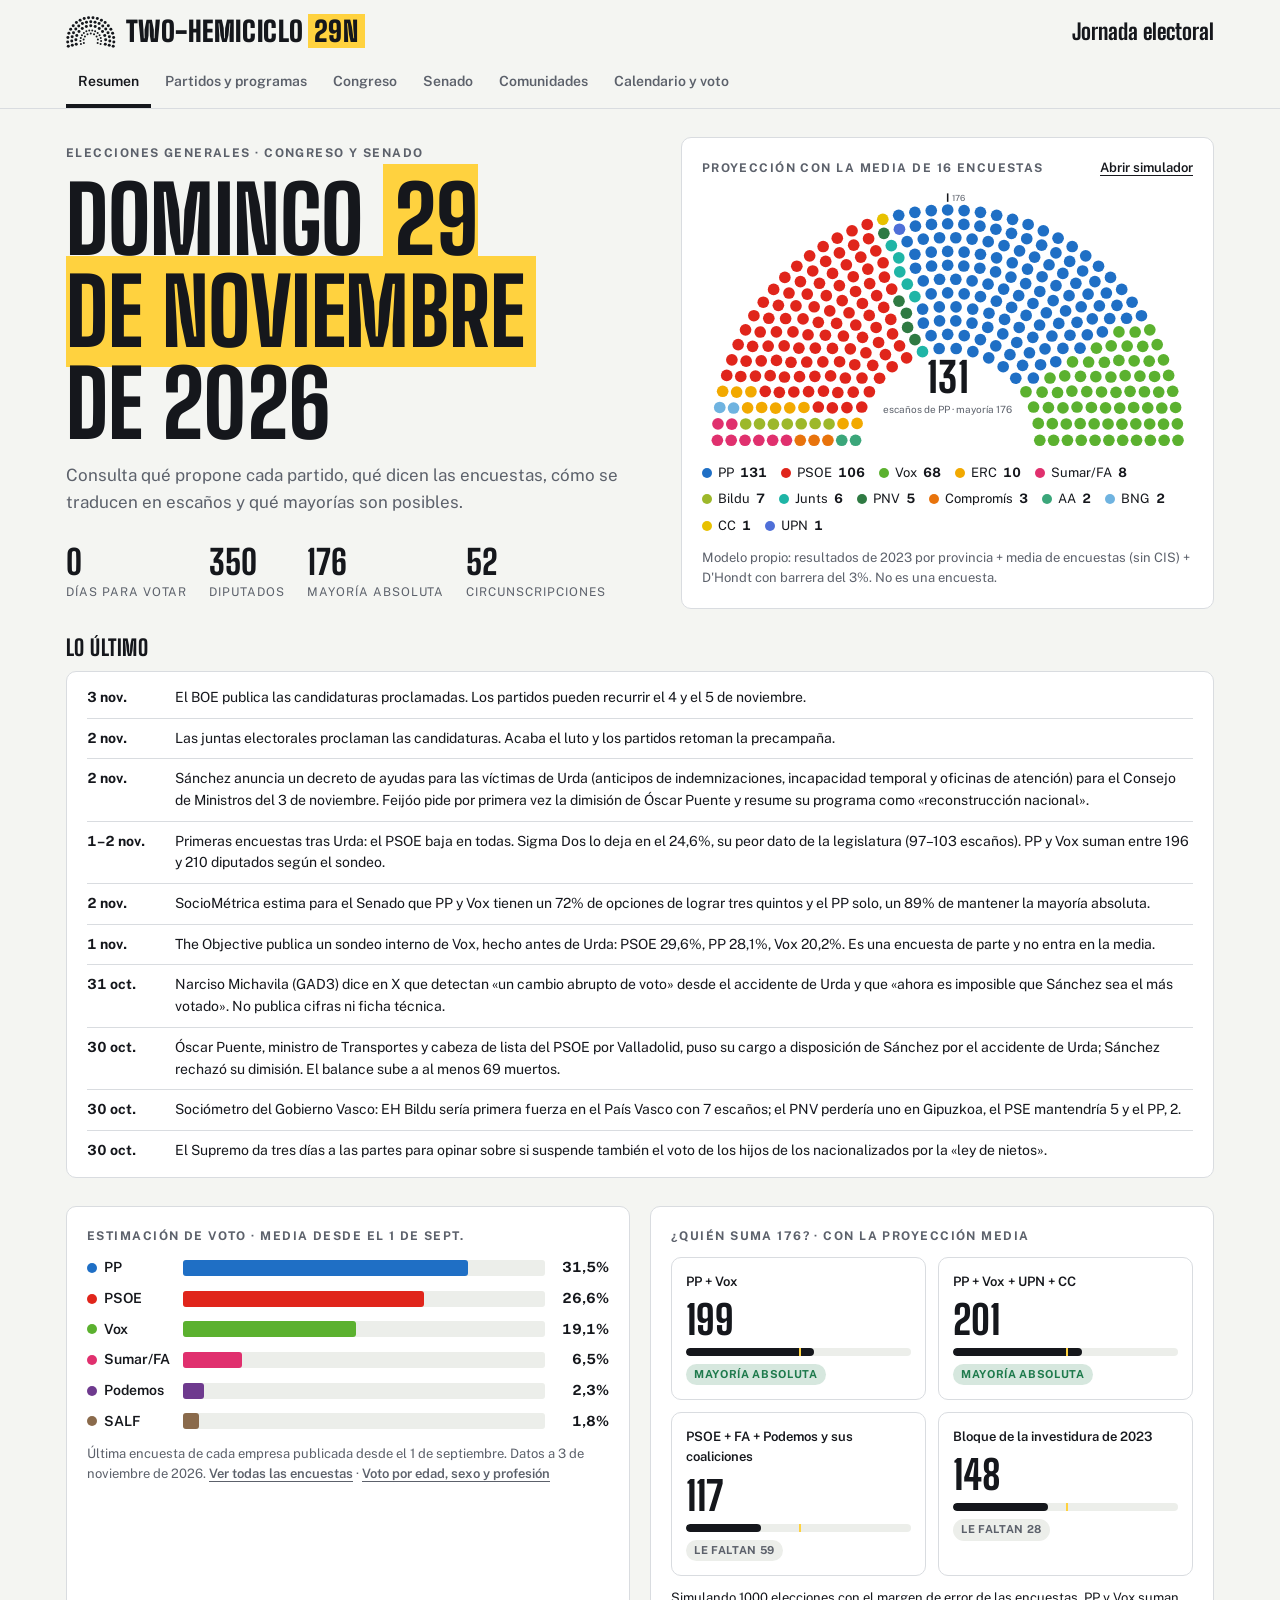
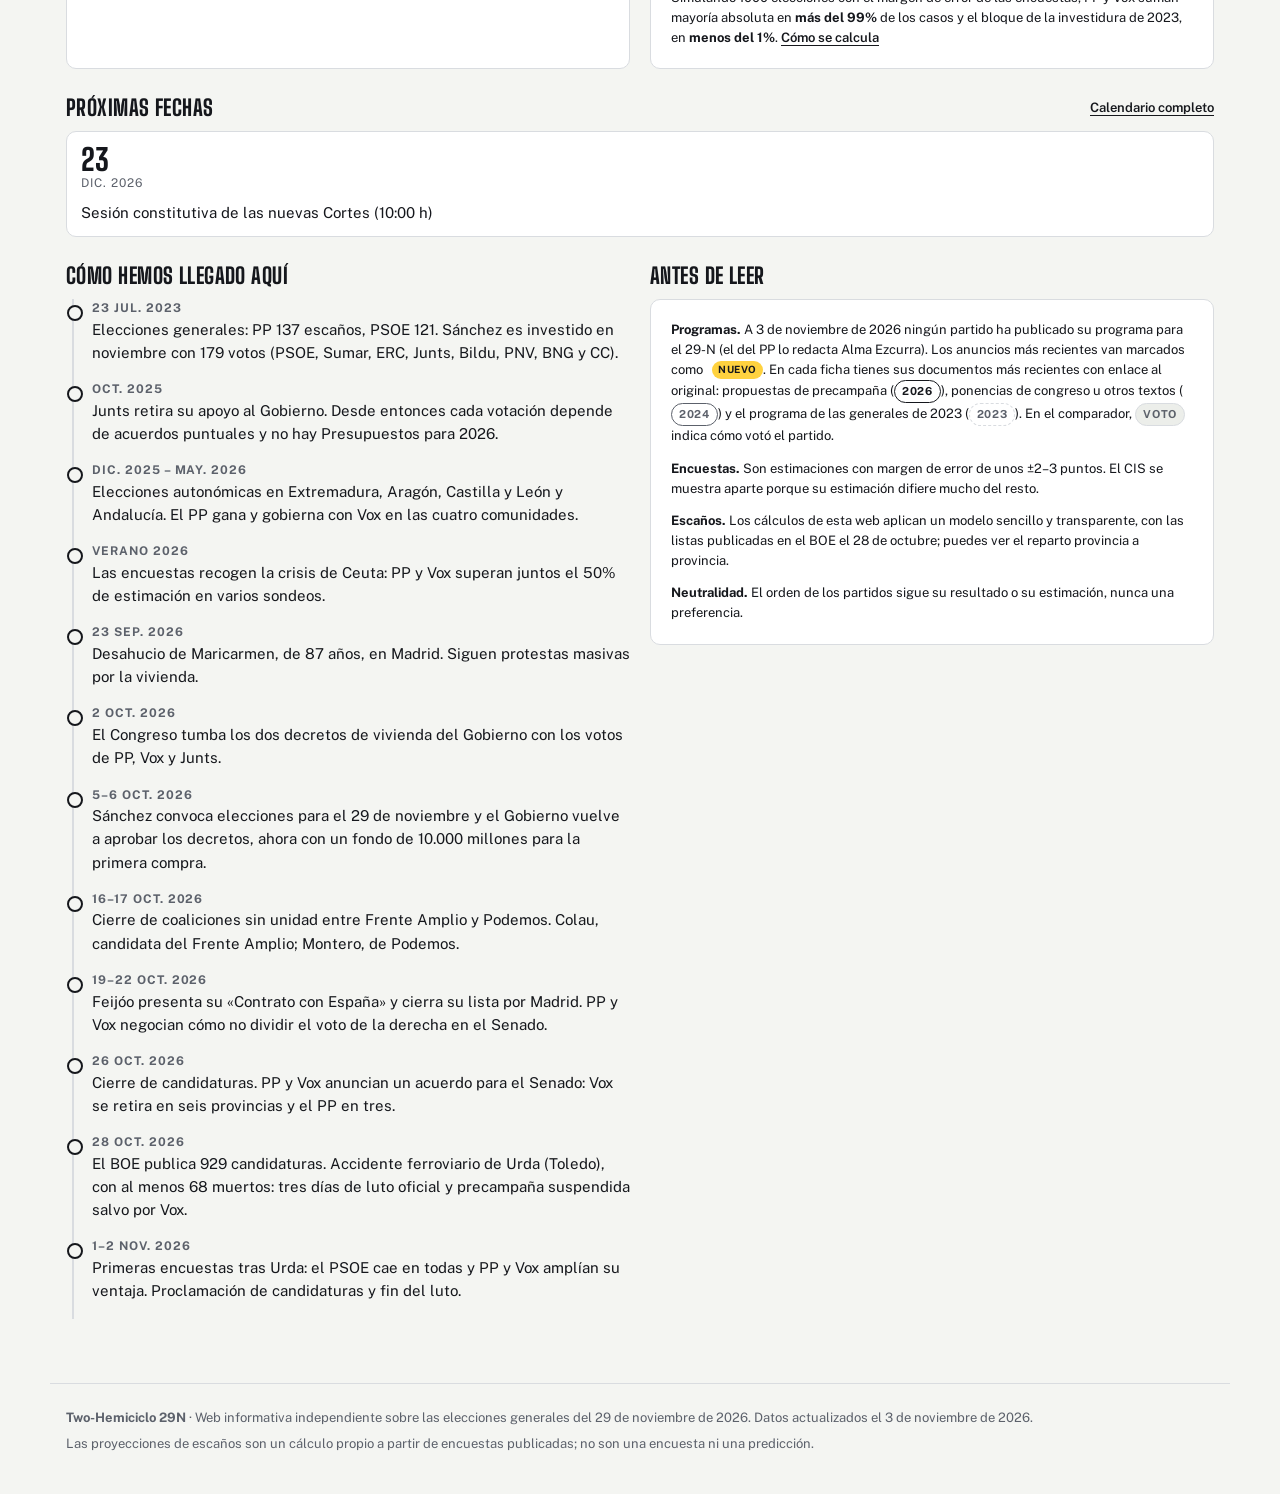
==== commit 93c431b9: "Novedades hasta el 3 de noviembre: primeras encuestas tras Urda - Siete encuestas nuevas: Sigma Dos," ====
--- a/index.html
+++ b/index.html
@@ -492,7 +492,7 @@
   <section class="view" id="v-calendario" role="tabpanel" aria-labelledby="tab-calendario" hidden></section>
 </main>
 <footer>
-  <span><b>Two-Hemiciclo 29N</b> · Web informativa independiente sobre las elecciones generales del 29 de noviembre de 2026. Datos actualizados el 31 de octubre de 2026.</span>
+  <span><b>Two-Hemiciclo 29N</b> · Web informativa independiente sobre las elecciones generales del 29 de noviembre de 2026. Datos actualizados el 3 de noviembre de 2026.</span>
   <span>Las proyecciones de escaños son un cálculo propio a partir de encuestas publicadas; no son una encuesta ni una predicción.</span>
 </footer>
 <script>
@@ -763,8 +763,8 @@
 }
 
 
-/* ===== Datos de la plataforma (actualizados el 31 de octubre de 2026) ===== */
-const UPDATED = "31 de octubre de 2026";
+/* ===== Datos de la plataforma (actualizados el 3 de noviembre de 2026) ===== */
+const UPDATED = "3 de noviembre de 2026";
 const ELECTION_DATE = "2026-11-29T09:00:00+01:00";
 
 /* Orden de izquierda a derecha para el hemiciclo */
@@ -1419,6 +1419,13 @@
 /* ---------- Encuestas recientes ----------
    d: fecha (fin de campo o publicación según el agregador). seats: escaños publicados por la propia encuestadora. */
 const POLLS = [
+  {firm:"Target Point", media:"El Debate", d:"2026-11-02", field:"28–30 oct. · 1.024 · en línea", PP:31.8,PSOE:25.5,VOX:19.9,FA:6.6,POD:2.4,SALF:2.6, seats:"PP (con UPN) 131–135 · PSOE 99–103 · Vox 68–72 · FA (con Compromís y UPC) 9–11 · Podemos 1"},
+  {firm:"Hamalgama Métrica", media:"Vozpópuli", d:"2026-11-02", field:"22–28 oct. · 1.000", PP:32.4,PSOE:26.4,VOX:19.9,FA:5.4,POD:2.2,SALF:1.8, ERC:1.9,JUNTS:1.7,BILDU:1.3,PNV:0.9,BNG:0.8,CC:0,UPN:0.2,AA:1.1, seats:"PP+UPN 137 · PSOE 106 · Vox 70 · FA 7 · ERC 7 · Junts 7 · Bildu 7 · PNV 4 · AA 2 · BNG 2 · Podemos 1"},
+  {firm:"NC Report", media:"La Razón", d:"2026-11-02", field:"26–29 oct. · 1.000", PP:33.0,PSOE:25.6,VOX:19.3,FA:6.9,POD:2.4,SALF:null, ERC:2.0,JUNTS:1.8,BILDU:1.4,PNV:0.9,BNG:0.8,CC:0.4,AA:1.2, seats:"PP 140–142 · PSOE 100–102 · Vox 66–68 · FA 9–10 · Junts 8–9 · ERC 7–8 · Bildu 6–7 · PNV 4–5 · AA 2–3 · BNG 2 · CC 1 · Podemos 0–1"},
+  {firm:"Sigma Dos", media:"El Mundo", d:"2026-11-01", field:"29–30 oct. · 2.505", PP:31.1,PSOE:24.6,VOX:19.3,FA:7.1,POD:1.9,SALF:null, CFV:0.9, ERC:3.0,JUNTS:1.1,BILDU:1.3,PNV:0.9,BNG:1.0,CC:0.4,UPN:0.2,AA:1.4, seats:"PP 133–139 · PSOE 97–103 · Vox 63–69 · FA 9–11 · ERC 9–11 · Bildu 7–8 · Junts 6 · PNV 5–6 · AA 3–4 · Compromís 2–3 · BNG 2 · Podemos 0–1 · CC 0–1 · UPC 0–1"},
+  {firm:"SocioMétrica", media:"El Español", d:"2026-11-01", field:"Acumulado 1 sep.–1 nov. · 4.893", PP:32.7,PSOE:26.6,VOX:19.1,FA:4.9,POD:1.7,SALF:2.5, CFV:0.9, ERC:2.5,JUNTS:1.4,BILDU:1.4,PNV:0.8,BNG:0.9,CC:0.5,AA:1.4, seats:"PP+UPN 139 · PSOE 106 · Vox 64 · FA 7 (10 con Compromís y UPC) · ERC 9 · Bildu 7 · Junts 6 · PNV 4 · AA 2 · BNG 2 · CC 1"},
+  {firm:"EM-Analytics", media:"Electomanía (ElectoPanel)", d:"2026-11-01", field:"28–30 oct. · 1.527", PP:31.5,PSOE:25.8,VOX:19.2,FA:6.2,POD:1.7,SALF:1.6, seats:"PP 133 · PSOE 108 · Vox 64 · FA 12 · Podemos 1"},
+  {firm:"Sondaxe", media:"La Voz de Galicia", d:"2026-11-01", field:"26–28 oct. · 1.200", PP:29.2,PSOE:26.9,VOX:19.2,FA:7.2,POD:2.0,SALF:2.4, ERC:2.6,JUNTS:1.3,BILDU:1.4,PNV:0.9,BNG:0.9,CC:0.3,UPN:0,AA:2.0},
   {firm:"Winston", media:"Artículo14", d:"2026-10-26", field:"21–23 oct. · 1.200 · en línea", PP:29.4,PSOE:27.1,VOX:19.2,FA:5.6,POD:null,SALF:null, seats:"PP 121 · PSOE 115 · Vox 69 · FA 9 · Podemos 2"},
   {firm:"Sigma Dos", media:"El Mundo", d:"2026-10-26", field:"8–22 oct. · 3.122", PP:30.6,PSOE:26.1,VOX:19.9,FA:7.4,POD:2.8,SALF:null, CFV:0.8, ERC:2.5,JUNTS:1.2,BILDU:1.2,PNV:0.9,BNG:0.9,CC:0.4,UPN:0.2,AA:1.0, seats:"PP+UPN 125–131 · PSOE 103–109 · Vox 66–69 · FA 10–12 · ERC 8–9 · Bildu 7–8 · Junts 6–7 · PNV 4–5 · Compromís 2–3 · AA 2–3 · BNG 2 · Podemos 1 · CC 0–1"},
   {firm:"NC Report", media:"La Razón", d:"2026-10-26", field:"22–24 oct.", PP:32.9,PSOE:25.8,VOX:19.0,FA:6.6,POD:2.6,SALF:null, ERC:2.0,JUNTS:1.8,BILDU:1.4,PNV:0.9,AA:1.3, seats:"PP 141–143 · PSOE 100–102 · Vox 64–66 · FA 8–9 · Junts 8–9 · ERC 7–8 · Bildu 6–7 · PNV 4–5 · AA 3 · BNG 1–2 · Podemos 1 · CC 1 · UPN 1"},
@@ -1463,7 +1470,7 @@
 ];
 const MINOR_DEFAULTS = {ERC:2.07,JUNTS:1.33,BILDU:1.38,PNV:1.02,BNG:0.87,CC:0.43,UPN:0.2,AA:1.0};
 
-/* Serie 2026 para la evolución (sin CIS). [mes(1-10), PP, PSOE, Vox, Sumar, Podemos, SALF] */
+/* Serie 2026 para la evolución (sin CIS). [mes(1-11), PP, PSOE, Vox, Sumar, Podemos, SALF] */
 const TREND = [
  [1,32.4,26.1,17.8,8.2,4.6,null],[1,32.1,26.1,20.0,5.8,4.1,1.8],[1,34.4,27.0,16.6,5.0,5.1,0.5],[1,32.1,26.0,19.9,5.6,4.2,1.7],[1,32.2,26.5,17.9,7.2,4.2,1.5],[1,33.7,27.1,16.9,5.2,4.9,0.7],[1,32.6,26.5,19.4,5.2,4.1,1.6],[1,30.0,26.1,19.2,8.0,3.2,1.8],[1,30.0,26.5,17.8,8.3,4.3,1.7],[1,32.5,25.7,17.9,6.5,3.8,2.1],[1,32.3,26.9,19.7,5.0,4.0,1.5],[1,33.5,26.3,17.6,6.1,4.4,null],[1,31.5,27.1,17.9,5.9,3.5,2.1],[1,32.2,26.8,19.8,4.7,4.5,1.5],
  [2,31.9,26.4,18.3,8.4,4.1,null],[2,32.0,26.5,20.1,5.7,3.8,2.2],[2,30.2,27.7,18.8,5.9,3.3,2.3],[2,29.4,27.0,20.3,7.2,3.8,null],[2,31.9,26.5,20.3,5.2,3.8,2.4],[2,30.5,25.8,20.3,6.7,3.7,2.4],[2,32.1,25.0,18.4,7.2,4.2,2.5],[2,33.1,25.9,18.1,6.0,4.3,null],[2,32.0,26.7,20.1,5.7,4.0,2.0],[2,31.6,26.0,19.5,6.6,2.2,2.9],[2,31.8,27.0,19.6,6.0,3.9,1.8],[2,31.2,27.7,18.0,6.4,3.7,1.6],
@@ -1478,6 +1485,7 @@
  [10,34.1,25.0,18.2,5.3,3.9,null],[10,32.8,28.0,18.8,6.3,3.2,1.8],[10,31.9,28.1,18.9,5.3,2.3,1.8],[10,30.4,26.5,19.0,7.6,2.3,1.9],[10,34.0,28.2,18.2,3.6,2.6,0.5],[10,33.4,25.3,19.6,5.4,3.3,1.8],[10,31.9,25.3,19.1,7.6,3.1,null],[10,32.0,25.9,18.7,6.9,3.4,1.3],[10,32.6,26.2,18.8,5.8,2.8,2.1],[10,31.5,26.9,19.1,6.0,3.4,1.7],[10,31.4,26.4,18.2,7.4,2.3,1.8],[10,28.7,26.1,18.9,8.0,2.6,2.0],[10,31.8,27.1,18.9,6.2,2.0,1.7],[10,31.5,25.3,19.5,8.1,2.8,null],
  [10,28.5,27.1,20.0,8.9,1.9,1.2],[10,30.9,26.7,19.0,7.0,1.7,1.7],[10,31.1,27.6,19.8,6.8,2.7,null],[10,32.1,27.0,18.6,4.6,1.9,null],[10,32.9,25.8,19.0,6.6,2.6,null],[10,30.6,26.1,19.9,8.2,2.8,null],
  [10,29.4,27.1,19.2,5.6,null,null],
+ [11,31.8,25.5,19.9,6.6,2.4,2.6],[11,32.4,26.4,19.9,5.4,2.2,1.8],[11,33.0,25.6,19.3,6.9,2.4,null],[11,31.1,24.6,19.3,8.0,1.9,null],[11,32.7,26.6,19.1,5.8,1.7,2.5],[11,31.5,25.8,19.2,6.2,1.7,1.6],[11,29.2,26.9,19.2,7.2,2.0,2.4],
 ];
 
 /* ---------- Calendario (RD 806/2026 y LOREG) ---------- */
@@ -1498,8 +1506,9 @@
   {d:"2026-10-28", t:"El BOE publica las 929 candidaturas presentadas. El Gobierno entrega al Supremo la lista de la «ley de nietos». Accidente ferroviario de Urda (Toledo): los partidos, salvo Vox, suspenden la precampaña", k:"hecho"},
   {d:"2026-10-29", t:"Tres días de luto oficial (29–31 de octubre)", k:"hecho"},
   {d:"2026-10-31", t:"Empieza el sorteo de los miembros de las mesas electorales (hasta el 4 de noviembre; la notificación llega como tarde el 7)", k:"votante"},
-  {d:"2026-11-02", t:"Las juntas electorales proclaman las candidaturas. PP, PSOE y el resto retoman la precampaña tras el luto", k:"plazo"},
-  {d:"2026-11-03", t:"El BOE publica las candidaturas proclamadas", k:"plazo"},
+  {d:"2026-11-02", t:"Las juntas electorales proclaman las candidaturas. Los partidos retoman la precampaña tras el luto", k:"hecho"},
+  {d:"2026-11-03", t:"El BOE publica las candidaturas proclamadas", k:"hecho"},
+  {d:"2026-11-04", t:"Recursos contra la proclamación de candidaturas (4–5 nov.); amparo ante el Constitucional hasta el 9", k:"plazo"},
   {d:"2026-11-11", t:"Huelga general por la vivienda convocada por los sindicatos", k:"partidos"},
   {d:"2026-11-13", t:"Empieza la campaña electoral (00:00 h)", k:"plazo"},
   {d:"2026-11-16", t:"Cara a cara Sánchez–Feijóo en Mediaset", k:"debate"},
@@ -1516,16 +1525,16 @@
 
 /* ---------- Novedades (Resumen · «Lo último») ---------- */
 const NEWS = [
+  ["3 nov.","El BOE publica las candidaturas proclamadas. Los partidos pueden recurrir el 4 y el 5 de noviembre."],
+  ["2 nov.","Las juntas electorales proclaman las candidaturas. Acaba el luto y los partidos retoman la precampaña."],
+  ["2 nov.","Sánchez anuncia un decreto de ayudas para las víctimas de Urda (anticipos de indemnizaciones, incapacidad temporal y oficinas de atención) para el Consejo de Ministros del 3 de noviembre. Feijóo pide por primera vez la dimisión de Óscar Puente y resume su programa como «reconstrucción nacional»."],
+  ["1–2 nov.","Primeras encuestas tras Urda: el PSOE baja en todas. Sigma Dos lo deja en el 24,6%, su peor dato de la legislatura (97–103 escaños). PP y Vox suman entre 196 y 210 diputados según el sondeo."],
+  ["2 nov.","SocioMétrica estima para el Senado que PP y Vox tienen un 72% de opciones de lograr tres quintos y el PP solo, un 89% de mantener la mayoría absoluta."],
+  ["1 nov.","The Objective publica un sondeo interno de Vox, hecho antes de Urda: PSOE 29,6%, PP 28,1%, Vox 20,2%. Es una encuesta de parte y no entra en la media."],
   ["31 oct.","Narciso Michavila (GAD3) dice en X que detectan «un cambio abrupto de voto» desde el accidente de Urda y que «ahora es imposible que Sánchez sea el más votado». No publica cifras ni ficha técnica."],
   ["30 oct.","Óscar Puente, ministro de Transportes y cabeza de lista del PSOE por Valladolid, puso su cargo a disposición de Sánchez por el accidente de Urda; Sánchez rechazó su dimisión. El balance sube a al menos 69 muertos."],
-  ["30 oct.","El PP retomará la precampaña el lunes 2 de noviembre, al acabar el luto oficial, con un Comité Ejecutivo Nacional en Génova."],
   ["30 oct.","Sociómetro del Gobierno Vasco: EH Bildu sería primera fuerza en el País Vasco con 7 escaños; el PNV perdería uno en Gipuzkoa, el PSE mantendría 5 y el PP, 2."],
   ["30 oct.","El Supremo da tres días a las partes para opinar sobre si suspende también el voto de los hijos de los nacionalizados por la «ley de nietos»."],
-  ["29 oct.","Tres días de luto oficial (29–31 oct.) por el choque de un AVE de Renfe y un tren de Iryo cerca de Urda (Toledo) el día 28: al menos 68 muertos y más de un centenar de heridos. PP, PSOE, Frente Amplio y Podemos suspenden la precampaña; Vox mantiene sus actos."],
-  ["28 oct.","El BOE publica las candidaturas: 929 listas, 556 al Congreso y 373 al Senado, casi un 15% menos que en 2023. Ya puedes consultar todos los candidatos de tu provincia en «Candidatos»."],
-  ["28 oct.","Según el BOE, Vox presenta un solo candidato al Senado en 14 provincias, entre ellas Bizkaia (no Navarra, como se dijo al anunciar el pacto). En sus listas al Senado, el PP lleva a un independiente en Cádiz, Valencia, Castellón y Gran Canaria."],
-  ["28 oct.","El Frente Amplio no se presenta al Congreso en Teruel, Ceuta ni Melilla; Podemos, en Cataluña, la C. Valenciana, Baleares ni Melilla; SALF, en 6 provincias."],
-  ["28 oct.","«Ley de nietos»: el Gobierno entrega al Supremo la lista de 163.355 nacionalizados. Solo 901 han acreditado descender de exiliados y podrán votar el 29-N."],
 ];
 
 
@@ -1540,7 +1549,8 @@
   ["16–17 oct. 2026","Cierre de coaliciones sin unidad entre Frente Amplio y Podemos. Colau, candidata del Frente Amplio; Montero, de Podemos."],
   ["19–22 oct. 2026","Feijóo presenta su «Contrato con España» y cierra su lista por Madrid. PP y Vox negocian cómo no dividir el voto de la derecha en el Senado."],
   ["26 oct. 2026","Cierre de candidaturas. PP y Vox anuncian un acuerdo para el Senado: Vox se retira en seis provincias y el PP en tres."],
-  ["28 oct. 2026","El BOE publica 929 candidaturas. Accidente ferroviario de Urda (Toledo), con al menos 68 muertos: tres días de luto oficial y precampaña suspendida salvo por Vox."]
+  ["28 oct. 2026","El BOE publica 929 candidaturas. Accidente ferroviario de Urda (Toledo), con al menos 68 muertos: tres días de luto oficial y precampaña suspendida salvo por Vox."],
+  ["1–2 nov. 2026","Primeras encuestas tras Urda: el PSOE cae en todas y PP y Vox amplían su ventaja. Proclamación de candidaturas y fin del luto."]
 ];
 
 /* ---------- Parlamentos autonómicos (resultado de las últimas elecciones de cada comunidad) ----------
@@ -1607,6 +1617,17 @@
 ];
 
 const SOURCES = [
+  ["Encuestas del 1 y 2 de noviembre (Electográfica: Sigma Dos)","https://www.electografica.com/2026/11/encuesta-sigmados-261101.html"],
+  ["SocioMétrica, 1 nov. (Electográfica)","https://www.electografica.com/2026/11/encuesta-sociometrica-261101.html"],
+  ["Target Point, 2 nov. (Electográfica)","https://www.electografica.com/2026/11/encuesta-target-point-261102.html"],
+  ["Hamalgama Métrica, 2 nov. (Electográfica)","https://www.electografica.com/2026/11/encuesta-hamalgama-metrica-261102.html"],
+  ["NC Report, 2 nov. (Electográfica)","https://www.electografica.com/2026/11/encuesta-nc-report-261102.html"],
+  ["Sondaxe, 1 nov. (Electográfica)","https://www.electografica.com/2026/11/encuesta-sondaxe-261101.html"],
+  ["ElectoPanel, 1 nov. (Electomanía)","https://electomania.es/electopanel-1-nov-el-psoe-baja-y-vuelve-a-minimos/"],
+  ["Proclamación de candidaturas (Público/EFE)","https://www.publico.es/politica/juntas-electorales-proclaman-lunes-candidaturas-elecciones-29n.html"],
+  ["Sánchez y Feijóo tras el luto (El Plural)","https://www.elplural.com/politica/espana/sanchez-feijoo-rearman-estrategias-luto-urda_802998102"],
+  ["Senado: opciones de tres quintos (El Español)","https://www.elespanol.com/espana/politica/20261102/tragedia-urda-pp-vox-hoy-opciones-lograr-mayoria-quintos-senado/1003744443526_0.html"],
+  ["Sondeo interno de Vox (The Objective)","https://theobjective.com/espana/2026-11-01/sondeo-vox-71-escanos/"],
   ["Encuesta de Winston para Artículo14 (Enpapel)","https://enpapel.es/elecciones-29n/encuesta-winston-pp-psoe-distancia-29n/"],
   ["Michavila (GAD3): «cambio abrupto de voto» (The Objective)","https://theobjective.com/espana/politica/2026-10-31/gad3-cambio-intencion-voto-accidente-ferroviario-urda/"],
   ["Gobiernos autonómicos en 2026 (Política Electoral)","https://www.politicaelectoral.com/es/espana/gobiernos-autonomicos"],
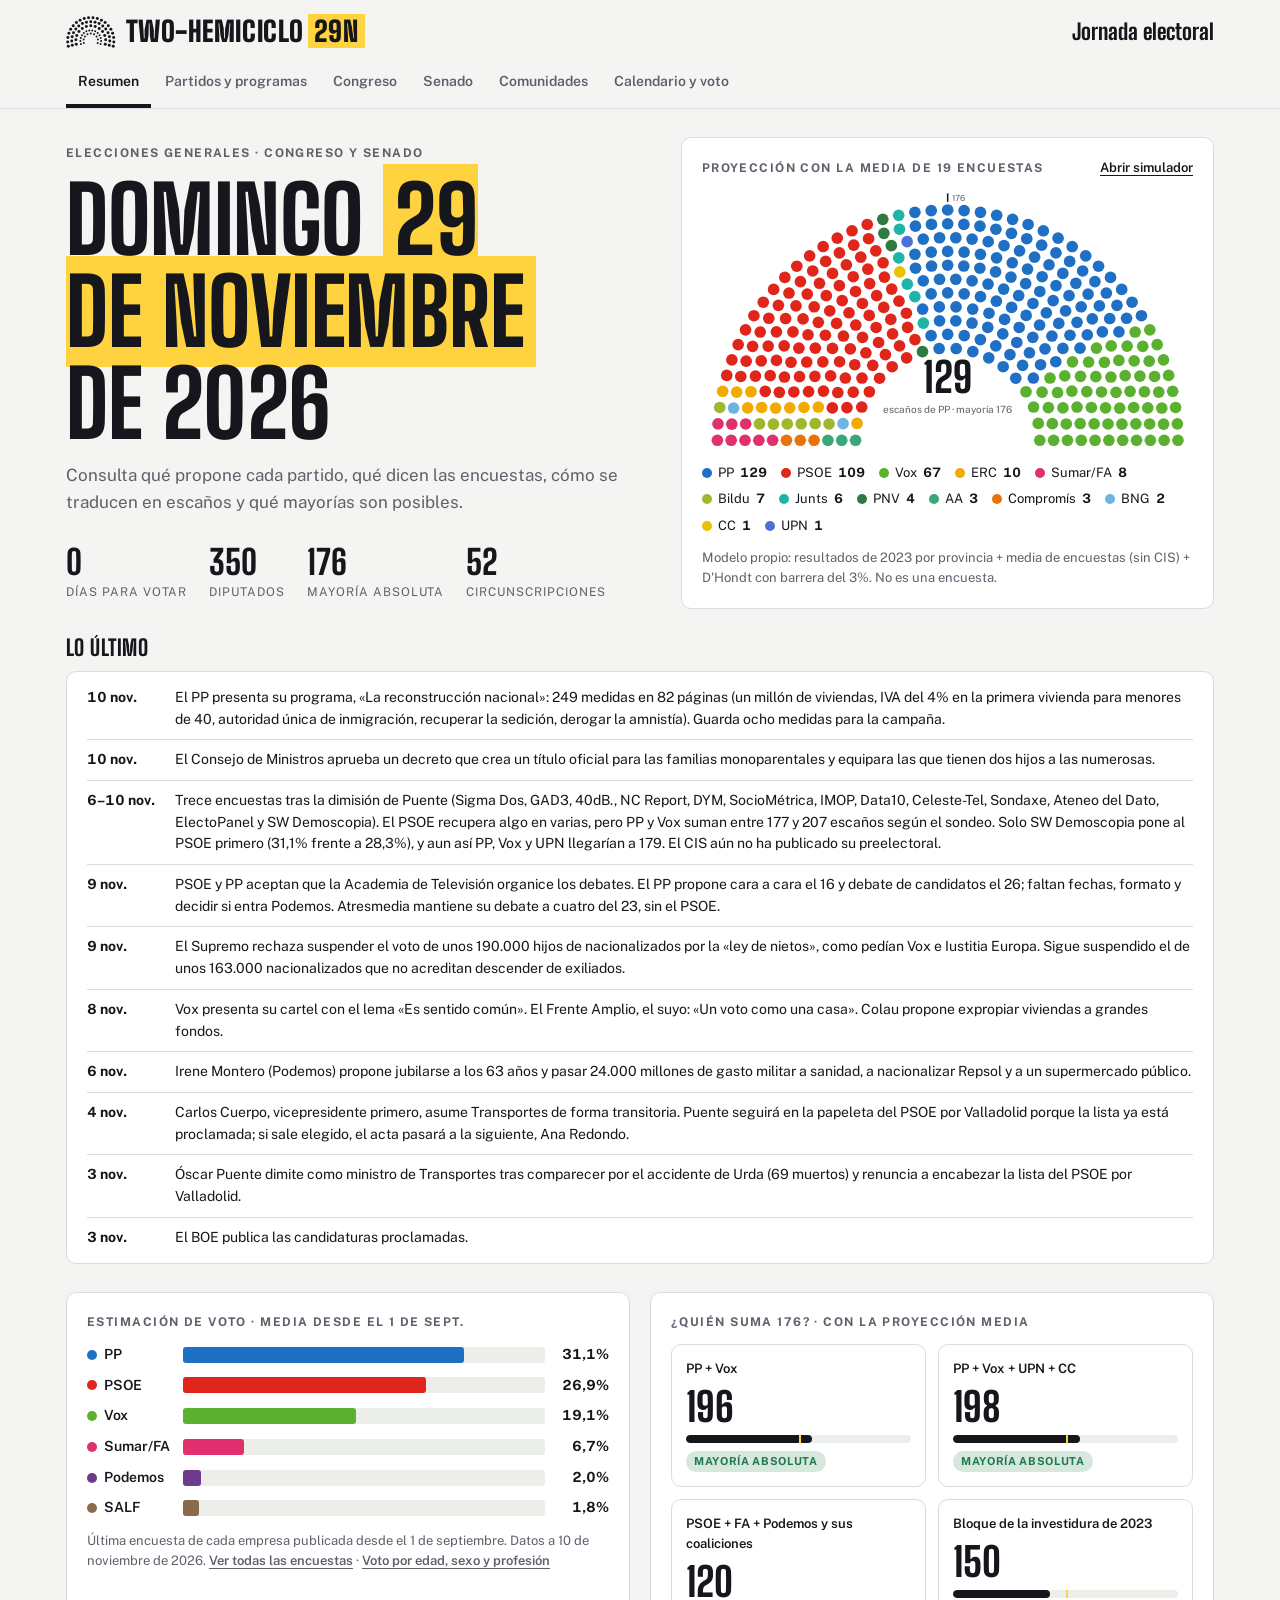
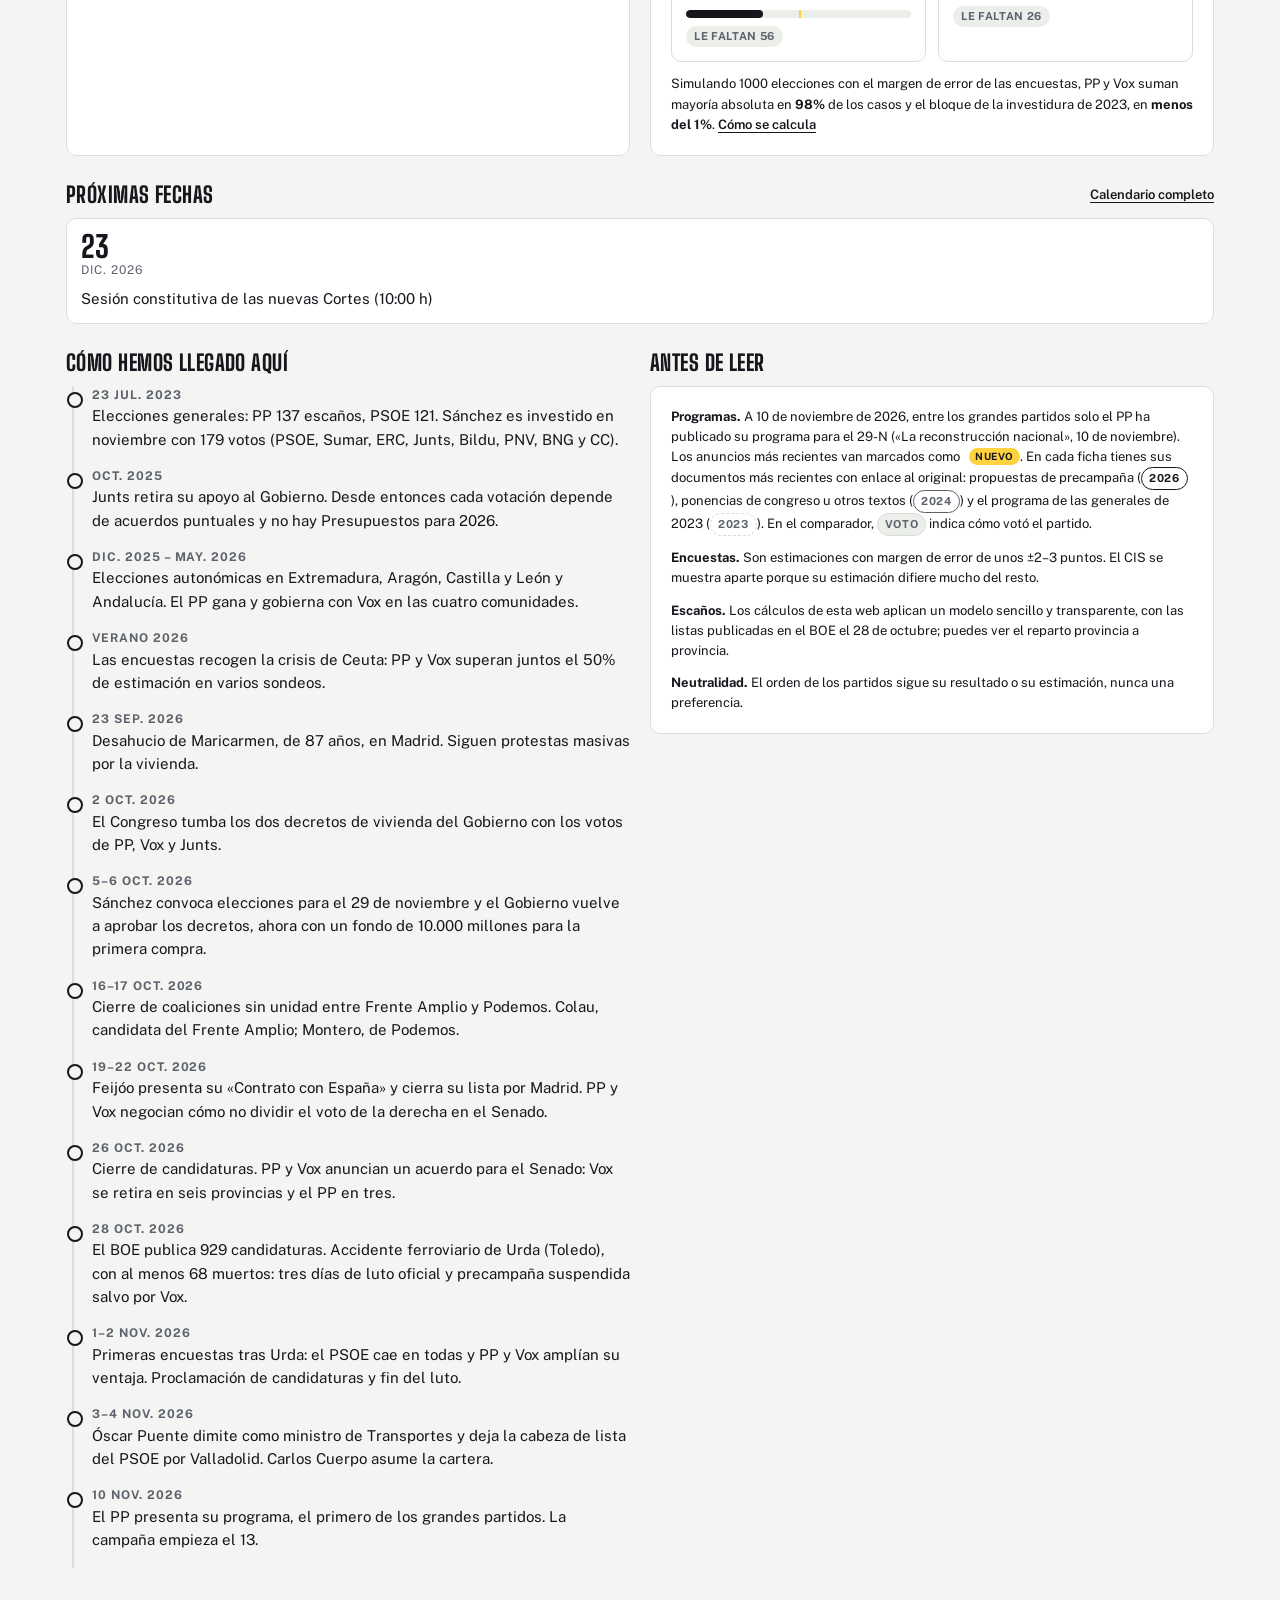
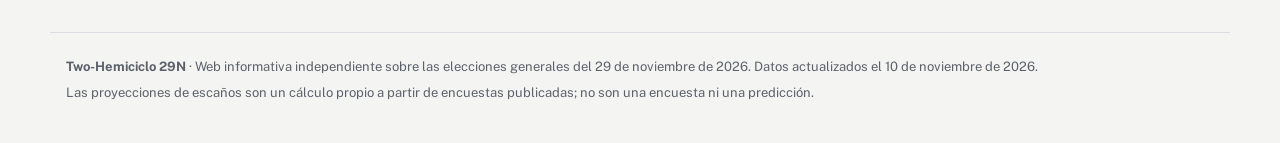
==== commit ded78ad5: "Novedades hasta el 10 de noviembre: 14 encuestas, programa del PP y dimisión de Puente - 14 encuesta" ====
--- a/index.html
+++ b/index.html
@@ -492,7 +492,7 @@
   <section class="view" id="v-calendario" role="tabpanel" aria-labelledby="tab-calendario" hidden></section>
 </main>
 <footer>
-  <span><b>Two-Hemiciclo 29N</b> · Web informativa independiente sobre las elecciones generales del 29 de noviembre de 2026. Datos actualizados el 3 de noviembre de 2026.</span>
+  <span><b>Two-Hemiciclo 29N</b> · Web informativa independiente sobre las elecciones generales del 29 de noviembre de 2026. Datos actualizados el 10 de noviembre de 2026.</span>
   <span>Las proyecciones de escaños son un cálculo propio a partir de encuestas publicadas; no son una encuesta ni una predicción.</span>
 </footer>
 <script>
@@ -763,8 +763,8 @@
 }
 
 
-/* ===== Datos de la plataforma (actualizados el 3 de noviembre de 2026) ===== */
-const UPDATED = "3 de noviembre de 2026";
+/* ===== Datos de la plataforma (actualizados el 10 de noviembre de 2026) ===== */
+const UPDATED = "10 de noviembre de 2026";
 const ELECTION_DATE = "2026-11-29T09:00:00+01:00";
 
 /* Orden de izquierda a derecha para el hemiciclo */
@@ -801,11 +801,20 @@
 
 /* ---------- Programas y documentos programáticos ----------
    Cada partido tiene varios documentos (docs). kind: "2026" precampaña (2025-2026), "doc" documento de partido reciente, "2023" programa electoral 23-J, "otro" otros documentos.
-   Ningún partido había publicado su programa para el 29-N a 9 de octubre de 2026. */
+   A 10 de noviembre de 2026, de los grandes partidos solo el PP ha publicado su programa para el 29-N. */
 const PROGRAMS = {
   PP: {
-    pitch:"Vivienda con rebajas fiscales para jóvenes, ley antiokupación, inmigración por puntos, bajada de impuestos y regeneración institucional. Feijóo ha firmado un «Contrato con España» de quince compromisos; el programa completo, que redacta Alma Ezcurra, aún no se ha publicado.",
+    pitch:"Programa «La reconstrucción nacional» (10 nov.): 249 medidas en cuatro bloques (administración y seguridad, regeneración democrática, modelo territorial y políticas económicas y sociales). Un millón de viviendas, rebajas fiscales para jóvenes y autónomos, autoridad única de inmigración, recuperar la sedición y derogar la amnistía. Antes firmó un «Contrato con España» de quince compromisos.",
     docs:[
+      {kind:"2026", label:"Programa 29-N", isNew:true, title:"La reconstrucción nacional", date:"10 nov. 2026", url:"https://www.democrata.es/uploads/s1/35/09/79/8/la-reconstruccion-nacional.pdf", more:[["Resumen del programa (Demócrata)","https://www.democrata.es/en/general-elections-spain/pp-election-manifesto-for-29n-read-here-feijoo-249-proposals/"],["Presentación de Feijóo (Infobae)","https://www.infobae.com/espana/2026/11/10/el-pp-presenta-su-programa-electoral-para-concurrir-al-29-n-el-proyecto-no-tiene-unicornios-dice-la-verdad/"]], sections:[
+        {topic:"El documento", items:["82 páginas y 249 medidas numeradas. Ocho (las 83, 109, 132, 164, 167, 173, 200 y 210) se anunciarán durante la campaña.","No incluye memoria económica: no calcula el coste de las rebajas de impuestos ni de las inversiones.","Primeros 100 días: auditoría del gasto, reforma de RTVE y EFE y suspender el calendario de cierre de las nucleares."]},
+        {topic:"Vivienda", items:["Un millón de viviendas en la legislatura; derogar la Ley de Vivienda, con las zonas tensionadas y los índices de precios.","Licencias resueltas en tres meses, con silencio positivo.","IVA del 4% (ahora 10%) en la primera vivienda para menores de 40 años y avales públicos de hasta el 20% del valor para la entrada.","«Hucha Hogar Joven»: aportaciones de hasta 2.000 € al año con deducción del 20%. Ventajas fiscales a caseros que renueven con subidas por debajo del IPC.","Desalojo de okupas en 48 horas."]},
+        {topic:"Impuestos y trabajo", items:["Deflactar el IRPF; salario mínimo exento de IRPF; IRPF rebajado para jóvenes de 18 a 35 años durante cuatro declaraciones (100%, 75%, 50% y 25%).","IVA del 0% en alimentos básicos (también carne, pescado y conservas) mientras dure la crisis de precios.","Autónomos: cuota cero el primer año, sin declarar IVA hasta 85.000 € de facturación y bonificación del 100% de la cotización del primer empleado.","Quitar el impuesto del 7% a la generación eléctrica."]},
+        {topic:"Inmigración", items:["Autoridad única de inmigración; identificar en siete días a quien entra de forma irregular.","Prohibir por ley las regularizaciones masivas; visados por puntos y cuotas ligadas a la cooperación en devoluciones.","Rechazo en frontera de quienes entran a nado en Ceuta y Melilla.","Español y Constitución para renovar la residencia; expulsión como regla para ciertos delitos graves; prohibir el burka y el niqab en espacios públicos; pérdida de la nacionalidad adquirida por delitos graves."]},
+        {topic:"Instituciones y justicia", items:["Recuperar los delitos de sedición y de convocatoria de referéndum ilegal; derogar la Ley de Amnistía y aprobar una ley de indulto que excluya corrupción y terrorismo.","Los jueces elegirían a los 12 vocales judiciales del CGPJ; cinco años de espera para jueces y fiscales que hayan tenido cargos políticos.","Fiscal general con un único mandato de cinco años.","Dos prórrogas presupuestarias seguidas obligarían a disolver las Cortes.","Auditar el CIS y reformar RTVE y EFE."]},
+        {topic:"Pensiones, sanidad y educación", items:["Pensiones con el IPC; el Estado pagaría el 50% de la dependencia.","4.500 médicos más de atención primaria y una ley nacional de cuidados paliativos.","0–3 años gratis al final de la legislatura; sustituir la LOMLOE; PAU común en toda España.","Prohibir las redes sociales a menores de 14 años."]},
+        {topic:"Energía, territorio y otros", items:["Anular el calendario de cierre de Almaraz, Ascó, Vandellós, Cofrentes y Trillo.","Plan de infraestructuras de más de 300.000 millones en 15 años; revisar más de 1.000 limitaciones temporales de velocidad en el tren; Pacto Nacional del Agua de hasta 40.000 millones.","Nueva financiación autonómica en el Consejo de Política Fiscal y Financiera, sin acuerdos bilaterales.","Revisar la ley trans y derogar la Ley de Memoria Democrática."]}
+      ]},
       {kind:"2026", label:"Últimos anuncios", title:"Vivienda y pacto del Senado", date:"24–26 oct. 2026", url:"https://www.vozpopuli.com/espana/politica/feijoo-elevara-la-vivienda-a-una-vicepresidencia-estrategica-y-nombrara-un-mando-unico-si-gobierna.html", more:[["Acuerdo PP–Vox para el Senado (El Español)","https://www.elespanol.com/espana/politica/20261026/pp-vox-llegan-acuerdo-listas-senado-abascal-retiran-provincias-feijoo/1003744434759_0.html"]], sections:[{topic:"Vivienda (26 oct.)", items:["La vivienda dependería de una vicepresidencia transversal, con un «mando único» que coordine a todos los ministerios.","Un millón de viviendas en la legislatura; la primera Conferencia de Presidentes trataría la vivienda, con la FEMP.","En los primeros 100 días: nueva ley del suelo (silencio positivo a los 90 días en algunos trámites), ley antiokupación con desalojo en 48 horas y reforma de la Ley de Propiedad Horizontal.","Menores de 40: avales públicos de hasta el 100% del precio, impuestos de la primera vivienda un 60% más bajos y una «Hucha Hogar Joven» con ventajas fiscales.","Deducciones para caseros e inquilinos que prorroguen el contrato hasta tres años con subidas por debajo del IPC, y suelo público para viviendas hasta un 30% más baratas."]},{topic:"Senado (26 oct.)", items:["Acuerdo con Vox: el PP no se presenta en Gipuzkoa, Girona y Tarragona, e incluye a un independiente propuesto por Vox en Cádiz, Valencia, Castellón, Baleares y Canarias, donde Vox no presenta lista."]}]},
       {kind:"2026", label:"Últimos anuncios", title:"Entrevista en la SER y alianzas", date:"17–23 oct. 2026", url:"https://diariodeavisos.elespanol.com/2026/10/feijoo-reforma-eutanasia-subida-salario-minimo/", more:[["Novedades del 23 oct. (Diario de Pontevedra)","https://www.diariodepontevedra.es/articulo/espana/carrera-29-n-directo/202610230930261473449.html"],["Foro Asturias apoya al PP (Moncloa.com)","https://www.moncloa.com/2026/10/17/foro-asturias-apoyo-pp-29n-3450227/"],["PP y Vox negocian el Senado (EFE)","https://www.diaridetarragona.com/espana/273541/pp-negocia-vox-listas-senado-seria-error-dejar-control-sanchismo.html"]], sections:[
         {topic:"Entrevista en la SER (23 oct.)", items:["Reformar la ley de eutanasia para dar más peso a los médicos y revisar los procedimientos en trámite.","Reabrir el debate para que los padres participen en la decisión de abortar de las menores de 16 y 17 años, y ayudas a las mujeres con dificultades económicas que quieran seguir con el embarazo.","No mantendrá el Ministerio de Igualdad como ministerio propio: sus competencias pasarían a otro.","Mantener la subida de las pensiones con el IPC y reactivar el Pacto de Toledo.","Salario mínimo: no concreta subida; lo pactaría con sindicatos y empresarios.","No descarta gobernar con Vox si hace falta para completar una mayoría."]},
@@ -885,8 +894,13 @@
     ]
   },
   PSOE: {
-    pitch:"Hace campaña con su paquete de vivienda (regulación del alquiler, préstamos a coste cero para la primera compra y deducción por alquiler), el balance económico y el rechazo a un Gobierno con Vox. Está redactando su programa; su último documento programático es la ponencia de su congreso de 2024.",
+    pitch:"Hace campaña con su paquete de vivienda (regulación del alquiler, préstamos a coste cero para la primera compra y deducción por alquiler), el balance económico y el rechazo a un Gobierno con Vox. No ha publicado programa ni fecha; su último documento programático es la ponencia de su congreso de 2024.",
     docs:[
+      {kind:"2026", label:"Últimos anuncios", isNew:true, title:"Dimisión de Puente, decretos y debates", date:"3–10 nov. 2026", url:"https://www.democrata.es/elecciones-generales-espana/sanchez-la-septima-medidas-sociales-29n/", more:[["Dimisión de Puente (The Objective)","https://theobjective.com/espana/politica/2026-11-03/oscar-puente-crisis-ferroviaria/"],["Puente seguirá en la papeleta (El Debate/EFE)","https://www.eldebate.com/espana/20261103/puente-figurara-como-numero-papeleta-psoe-valladolid-pese-renuncia_476934.html"],["Decreto de familias monoparentales (Deia)","https://www.deia.eus/politica/2026/11/10/consejo-ministros-aprueba-decreto-ley-11740535.html"],["Decretos de vivienda el 12 nov. (idealista)","https://www.idealista.com/news/inmobiliario/vivienda/2026/11/05/922768-la-diputacion-permantente-votara-el-12-de-noviembre-los-decretos-de-vivienda-del"]], sections:[
+        {topic:"Puente y Valladolid", items:["Óscar Puente dimite como ministro de Transportes (3 nov.) y renuncia a encabezar la lista por Valladolid. Carlos Cuerpo asume Transportes de forma transitoria hasta las elecciones.","Puente seguirá en la papeleta: la lista ya está proclamada y no se imprimen papeletas nuevas. Si sale elegido, el acta pasará a la número dos, la ministra Ana Redondo."]},
+        {topic:"Medidas de Gobierno", items:["Decreto ley (10 nov.): título oficial para las familias monoparentales, que con dos hijos tendrán los beneficios de las numerosas.","Sánchez anuncia Consejos de Ministros extraordinarios para aprobar más medidas sociales antes del 29-N (La Séptima, 9 nov.).","La Diputación Permanente vota el 12 de noviembre los decretos de vivienda: préstamos a interés cero para la entrada y prórroga de los alquileres."]},
+        {topic:"Debates", items:["Propone que la Academia de Televisión organice un cara a cara y un debate a cuatro si el PP sigue sin aceptar uno en RTVE. No ha aceptado el debate a cuatro de Atresmedia del 23."]}
+      ]},
       {kind:"2026", label:"Últimos anuncios", title:"Mitin de Granada", date:"24 oct. 2026", url:"https://espaciodiario.com/pedro-sanchez-promete-en-granada-blindar-el-aborto-en-la-constitucion-y-subir-el-salario-minimo/", more:[["Sánchez promete blindar el aborto (RTVC)","https://rtvc.es/sanchez-promete-blindar-derecho-aborto-constitucion-sigue-moncloa-24-octubre-2026/"]], sections:[{topic:"Derechos", items:["Reformar la Constitución para proteger el derecho al aborto en la próxima legislatura.","Mantener la ley de eutanasia."]},{topic:"Trabajo", items:["Subir el salario mínimo «con o sin acuerdo con la patronal»."]},{topic:"Vivienda", items:["La ministra Isabel Rodríguez anuncia que el programa llevará nueve medidas de vivienda; se publicará en las próximas semanas."]},{topic:"Listas", items:["Dimite el delegado del Gobierno en Madrid, Francisco Martín, tras quedar fuera de las listas al Congreso y al Senado."]}]},
       {kind:"2026", label:"Últimos anuncios", title:"Listas y entrevista en La Revuelta", date:"14–23 oct. 2026", url:"https://www.moncloa.com/2026/10/15/listas-psoe-madrid-robles-marlaska-3448967/", more:[["Novedades del 23 oct. (Diario de Pontevedra)","https://www.diariodepontevedra.es/articulo/espana/carrera-29-n-directo/202610230930261473449.html"],["Subvenciones de Senado de Progreso (El Español, 23 oct.)","https://www.elespanol.com/espana/20261023/elecciones-generales-directo-ultima-hora-adelanto-electoral-espana-pedro-sanchez-actos-psoe-pp-vox-encuestas-voto-correo-sondeos-2026-partidos-por/1003744431749_10.html"]], sections:[
         {topic:"Listas", items:["Madrid: Pedro Sánchez, Margarita Robles, Félix Bolaños, Pilar Sánchez Acera y Fernando Grande-Marlaska en los cinco primeros puestos.","Jordi Hereu encabeza Barcelona; Óscar Puente y Ana Redondo, en Castilla y León."]},
@@ -943,6 +957,10 @@
   VOX: {
     pitch:"Centra su oferta en la «prioridad nacional», la «remigración» y la desregulación, que plantea como condiciones para pactar con el PP. Su último programa completo es el del 23-J.",
     docs:[
+      {kind:"2026", label:"Últimos anuncios", isNew:true, title:"Cartel y lema de campaña", date:"8–9 nov. 2026", url:"https://www.eldiarioalerta.com/articulo/politica/abascal-lanza-campana-vox-29-n-tres-prioridades-inmigracion-burocracia-acceso-servicios-publicos/20261108123552585942.html", more:[["El Supremo rechaza la petición de Vox sobre la ley de nietos (elDiario.es)","https://www.eldiario.es/politica/supremo-rechaza-peticion-vox-impedir-votar-29n-hijos-nacionalizados-ley-nietos_1_13649698.html"]], sections:[
+        {topic:"Campaña", items:["Lema «Es sentido común», con tres ideas: prioridad nacional, desregulación y remigración.","Abrirá la campaña el 13 de noviembre en la plaza de Colón (Madrid).","Abascal ha confirmado que irá al debate a cuatro de Atresmedia del 23 de noviembre."]},
+        {topic:"Ley de nietos", items:["El Supremo rechaza la petición de Vox e Iustitia Europa de suspender también el voto de unos 190.000 hijos de nacionalizados por la «ley de nietos» (9 nov.)."]}
+      ]},
       {kind:"2026", label:"Últimos anuncios", title:"Precampaña y pacto del Senado", date:"24–26 oct. 2026", url:"https://www.elindependiente.com/espana/2026/10/26/pp-y-vox-llegan-a-un-acuerdo-para-concurrir-juntos-al-senado/", more:[["Mitin de Abascal en Ibiza y propuestas (Vozpópuli)","https://www.vozpopuli.com/espana/politica/elecciones-generales-del-29-n-en-directo-sanchez-feijoo-y-abascal-protagonizan-los-actos-de-campana-este-sabado.html"]], sections:[{topic:"Senado (26 oct.)", items:["Acuerdo con el PP: Vox no presenta lista en Cádiz, Valencia, Castellón, Baleares y Canarias (el PP lleva a un independiente propuesto por Vox) y presenta un solo candidato en otras 14 provincias. En las 23 restantes va con normalidad.","Al Congreso se presenta en solitario en todas las provincias."]},{topic:"Propuestas (24 oct.)", items:["Abascal promete «recuperar Ceuta» y expulsar con rapidez a los delincuentes extranjeros.","Defiende la «prioridad nacional» en las ayudas públicas y endurecer el acceso de los inmigrantes."]},{topic:"Listas", items:["Presenta a sus candidatos el 26 de octubre en Talavera de la Reina. Renueva una veintena de cabezas de lista; quedan fuera, entre otros, Javier Ortega Smith (Madrid)."]}]},
       {kind:"2026", label:"Últimos anuncios", title:"Listas y Senado", date:"21–22 oct. 2026", url:"https://www.moncloa.com/2026/10/22/pacto-pp-vox-senado-listas-3453557", sections:[
         {topic:"Senado", items:["Montse Lluís negocia con el PP. La portavoz, Pepa Millán, dice que el acuerdo podría cerrarse el lunes 26 de octubre; Abascal solo comunicará el resultado final."]},
@@ -982,6 +1000,10 @@
   FA: {
     pitch:"Coalición de IU, Movimiento Sumar, Comuns, Más Madrid, CHA y otros partidos, con Ada Colau como candidata a la Presidencia. Ejes: vivienda, salarios y pensiones. No hubo acuerdo con Podemos. Su último programa es el de Sumar en 2023, cuando aún incluía a Podemos y Compromís.",
     docs:[
+      {kind:"2026", label:"Últimos anuncios", isNew:true, title:"Lema de campaña y expropiación a fondos", date:"8–9 nov. 2026", url:"https://www.articulo14.es/politica/ada-colau-candidata-de-frente-amplio-para-el-29n-si-de-mi-depende-los-fondos-buitre-seran-expulsados-de-este-pais-20261108.html", more:[["Lema y presupuesto de campaña (Demócrata)","https://www.democrata.es/politica/ampliacion-frente-amplio-hace-de-la-vivienda-su-bandera-y-colau-desplegara-actos-en-una-decena-de-comunidades/"]], sections:[
+        {topic:"Vivienda (Málaga, 8 nov.)", items:["Ley de Expropiación de Viviendas a Propietarios Corporativos Privados: expropiar unas 100.000 viviendas a grandes fondos de inversión. No afectaría a particulares; falta concretar las indemnizaciones."]},
+        {topic:"Campaña", items:["Lema «Un voto como una casa», con la vivienda como eje.","Presupuesto de 1,6 millones de euros y actos de Colau en una decena de comunidades. Quiere disputar escaños a Vox en una quincena de provincias.","Debates: dispuesta a ir a todos; prefiere RTVE pero acepta la Academia de Televisión. Colau ha confirmado el debate a cuatro de Atresmedia del 23."]}
+      ]},
       {kind:"2026", label:"Últimos anuncios", title:"Pensiones y listas", date:"24–26 oct. 2026", url:"https://www.infobae.com/espana/agencias/2026/10/24/frente-amplio-plantea-jubilarse-con-65-anos-y-que-ninguna-pension-baje-del-salario-minimo/", more:[["Listas en todas las provincias salvo Teruel (Demócrata)","https://www.democrata.es/politica/ampliacion-frente-amplio-presentara-listas-al-congreso-en-casi-toda-espana-y-solo-deja-vacante-teruel"]], sections:[{topic:"Pensiones (24 oct.)", items:["Jubilación como máximo a los 65 años.","Ninguna pensión por debajo del salario mínimo (1.221 € al mes).","Lo pagaría con una tributación mínima efectiva para grandes empresas, un impuesto del 2% a patrimonios de más de un millón, eliminar poco a poco el tope de cotización y una aportación de las empresas más automatizadas. Calcula unos 10.000 millones al año por cada medida."]},{topic:"Vivienda", items:["Ada Colau sitúa la regulación del alquiler y la vivienda asequible entre sus prioridades."]},{topic:"Listas", items:["Se presenta al Congreso en 51 de las 52 circunscripciones; no en Teruel, donde CHA retiró la candidatura.","En Baleares, Podemos se suma a la lista de Ara MÉS-Front Ampli."]}]},
       {kind:"2026", label:"Últimos anuncios", title:"Portavoz y listas", date:"22 oct. 2026", url:"https://www.libertaddigital.com/espana/politica/2026-10-22/bustinduy-rechazo-liderar-el-frente-amplio-pero-ahora-sera-el-portavoz-de-colau-el-29n-7480327/", sections:[
         {topic:"Campaña", items:["Pablo Bustinduy será el portavoz de campaña. Resume su programa en cuatro ejes: vivienda, salarios, pensiones y servicios públicos.","Juan Ponte (IU) encabeza Asturias. CHA y el Frente Amplio no presentan lista al Congreso por Teruel para no dividir el voto."]}
@@ -1016,6 +1038,11 @@
   POD: {
     pitch:"Irene Montero, elegida en primarias con un 90%, encabeza la lista por Madrid con el lema «Paz, casa, trabajo». No hubo acuerdo con el Frente Amplio: en Cataluña apoya a ERC y va en coalición en la C. Valenciana (Compromís-Front Valencià), en Canarias (Unidad del Pueblo Canario) y en Baleares (Ara MÉS-Front Ampli). En 2023 concurrió dentro de Sumar.",
     docs:[
+      {kind:"2026", label:"Últimos anuncios", isNew:true, title:"Pensiones, gasto militar y debates", date:"6–10 nov. 2026", url:"https://www.democrata.es/politica/irene-montero-propone-jubilarse-a-los-63-anos-y-elevar-las-pensiones-minimas-y-no-contributivas/", more:[["Gasto militar y Repsol (Demócrata)","https://www.democrata.es/politica/irene-montero-propone-desviar-gasto-militar-para-nacionalizar-repsol-reforzar-sanidad-y-lanzar-un-super-publico/"],["Acto con Rufián en Madrid (Demócrata)","https://www.democrata.es/politica/ampliacion-montero-y-rufian-llaman-a-votar-con-memoria-y-conciencia-y-rechazan-el-voto-util-del-psoe-el-psoe-si-puede-te-come/"],["Montero y la Academia de TV (Europa Press)","https://www.diariosigloxxi.com/texto-ep/mostrar/20261110163144/irene-montero-afirma-academia-tv-incluye-podemos-debate-electoral-entre-candidatos"]], sections:[
+        {topic:"Pensiones (6 nov.)", items:["Bajar la edad legal de jubilación a los 63 años.","Subir las pensiones mínimas y las no contributivas."]},
+        {topic:"Gasto público", items:["Pasar los 24.000 millones que, según sus cálculos, ha subido el gasto militar a reforzar la sanidad, nacionalizar Repsol y crear un supermercado público."]},
+        {topic:"Campaña y debates", items:["Acto con Gabriel Rufián (ERC) en Madrid (7 nov.): rechazan el «voto útil» al PSOE.","Pide estar en los debates y acusa al PSOE de bloquearlo. Montero dice que la Academia de Televisión incluye a Podemos y les ha citado a una reunión (10 nov.); el PSOE y el PP aún no lo han confirmado. Atresmedia no la incluye en su debate."]}
+      ]},
       {kind:"2026", label:"Últimos anuncios", title:"Baleares, Senado y acto con ERC", date:"24–25 oct. 2026", url:"https://www.infobae.com/espana/agencias/2026/10/26/pp-y-vox-cierran-un-acuerdo-para-el-senado-mientras-las-izquierdas-ultiman-sus-listas/", more:[["Podemos no se presenta al Senado en la C. Valenciana (Moncloa.com)","https://www.moncloa.com/2026/10/25/podemos-senado-valencia-confluencia-rota-3455097"]], sections:[{topic:"Listas", items:["En Baleares va dentro de Ara MÉS-Front Ampli, con Lucía Muñoz de número tres como independiente.","No presenta listas al Senado en la C. Valenciana.","Primer acto conjunto de Irene Montero con Gabriel Rufián (ERC) en Barcelona."]},{topic:"Igualdad", items:["Montero rechaza que Feijóo suprima el Ministerio de Igualdad y que se informe a los padres del aborto de las menores de 16 y 17 años."]}]},
       {kind:"2026", label:"Últimos anuncios", title:"Debates y Senado", date:"23 oct. 2026", url:"https://www.infobae.com/espana/2026/10/23/elecciones-generales-en-espana-29-n-en-directo-ultima-hora-de-los-sondeos-los-debates-y-las-entrevistas-a-pedro-sanchez-y-feijoo/", sections:[
         {topic:"Debates", items:["Pedirá a la Junta Electoral Central estar en el debate a cuatro y en el de portavoces de RTVE, aunque comparta tiempo con el Frente Amplio."]},
@@ -1190,74 +1217,74 @@
 /* ---------- Comparador por temas: [etiqueta, texto] ---------- */
 const TOPICS = [
   {id:"vivienda", name:"Vivienda", rows:{
-    PP:[["2026","Vicepresidencia con «mando único» de vivienda. Suelo para 1 millón de viviendas en 4 años, impuestos de compra un 60% más bajos para jóvenes, avales del 95–100%, derogar la Ley de Vivienda y las zonas tensionadas, y ley antiokupación con desalojo en 48 h."],["2023","Pacto de Estado, avales hasta 35 años y desalojo de okupas en 24 h."]],
+    PP:[["2026","Programa: 1 millón de viviendas, licencias en tres meses con silencio positivo, IVA del 4% en la primera vivienda para menores de 40, avales de hasta el 20% para la entrada, «Hucha Hogar Joven», derogar la Ley de Vivienda y desalojo de okupas en 48 h. Vicepresidencia con «mando único» de vivienda."],["2023","Pacto de Estado, avales hasta 35 años y desalojo de okupas en 24 h."]],
     PSOE:[["2026","Prórroga de alquileres, tope del 2%, sin desahucios de vulnerables hasta 2030, veto a compras especulativas, préstamos de hasta 50.000 € a coste cero para la entrada y deducción del alquiler en la renta."],["2024","Parque público de al menos el 6% y 1,5 millones de viviendas rehabilitadas en 2030."],["2023","183.000 viviendas públicas de alquiler."]],
     VOX:[["2026","Prioridad nacional en vivienda protegida y ayudas, eliminar o rebajar mucho los impuestos de compra y quitar trabas para construir."],["2023","Sin IVA en la primera vivienda, deducción por vivienda y derogar la ley de vivienda y el control de rentas."]],
-    FA:[["2026","Alquiler indefinido, congelación de rentas, moratoria de desahucios y 150.000 viviendas públicas al año."],["2023","2 millones de viviendas sociales en 10 años y alquiler social obligatorio para grandes tenedores."]],
+    FA:[["2026","Alquiler indefinido, congelación de rentas, moratoria de desahucios, 150.000 viviendas públicas al año y expropiar unas 100.000 viviendas a grandes fondos."],["2023","2 millones de viviendas sociales en 10 años y alquiler social obligatorio para grandes tenedores."]],
     POD:[["2026","Bajar por ley el alquiler, prohibir la compra a no residentes y que los fondos cedan la mitad de sus pisos."],["2024","Congelar alquileres y contratos de 10 años."]],
     SALF:[]}},
   {id:"impuestos", name:"Impuestos", rows:{
-    PP:[["2025","Revisar las 97 subidas de impuestos y bajarlos."],["2023","Rebajar el IRPF a rentas de menos de 40.000 €."]],
+    PP:[["2026","Programa: deflactar el IRPF, salario mínimo sin IRPF, IRPF rebajado para jóvenes de 18 a 35 años, IVA del 0% en alimentos básicos, cuota cero el primer año para autónomos y quitar el impuesto del 7% a la generación eléctrica."],["2025","Revisar las 97 subidas de impuestos y bajarlos."],["2023","Rebajar el IRPF a rentas de menos de 40.000 €."]],
     PSOE:[["2024","Reforma fiscal más progresiva, sin competencia a la baja en Patrimonio y Sucesiones; fiscalidad ambiental con bono climático."],["2026","IVA del 10% a pisos turísticos y bonificaciones a inquilinos."]],
     VOX:[["2026","IRPF de dos tramos y menos presión fiscal."],["2023","IRPF de dos tipos (15% y 25%), suprimir Patrimonio, Sucesiones y plusvalía, Sociedades al 15%."]],
     FA:[["2023","Impuesto permanente a grandes fortunas, IRPF del 52% por encima de 300.000 € y herencia universal de 20.000 €."]],
     POD:[["2026","Bajar el coste de la vida interviniendo precios."]],
     SALF:[]}},
   {id:"empleo", name:"Trabajo y salarios", rows:{
-    PP:[["2026","Ampliar el límite de horas extra, que las mutuas puedan dar altas médicas e IRPF bonificado para jóvenes en sus 4 primeros años de trabajo."],["2025","Subir el salario mínimo con acuerdo social y que el subsidio no compita con el empleo."],["voto","Votó contra la jornada de 37,5 h (2025)."]],
+    PP:[["2026","Bonificar al 100% la cotización del primer empleado de un autónomo, ampliar el límite de horas extra, que las mutuas puedan dar altas médicas e IRPF rebajado para jóvenes."],["2025","Subir el salario mínimo con acuerdo social y que el subsidio no compita con el empleo."],["voto","Votó contra la jornada de 37,5 h (2025)."]],
     PSOE:[["2024","Jornada media de 36 h en 2030 y reparto de beneficios en grandes empresas."],["2023","Salario mínimo por ley al 60% del salario medio; paro al 8%."]],
     VOX:[["2023","Derogar la reforma laboral y bonificar el 100% de las cotizaciones el primer año en contratos indefinidos."],["voto","Votó contra la jornada de 37,5 h (2025)."]],
     FA:[["2026","Subir el salario mínimo, reducir la jornada, registro horario y prestación por crianza."],["2023","37,5 h y después 32 h; paro al 7%."]],
     POD:[["2026","Salario mínimo de 1.800 € y jornada hacia 35 h sin bajar sueldos."]],
     SALF:[]}},
   {id:"pensiones", name:"Pensiones y familias", rows:{
-    PP:[["2026","Mantener la subida de las pensiones con el IPC y reactivar el Pacto de Toledo."],["2025","Garantizar la actualización de las pensiones y su viabilidad; apoyo a la natalidad."]],
+    PP:[["2026","Pensiones con el IPC y Pacto de Toledo; el Estado pagaría el 50% de la dependencia; deducción familiar reembolsable cobrada cada mes."],["2025","Garantizar la actualización de las pensiones y su viabilidad; apoyo a la natalidad."]],
     PSOE:[["2023","Pensiones con el IPC por ley y 5.000 millones al año al fondo de reserva; permisos de nacimiento de 20 semanas."]],
     VOX:[["2026","Garantizar su pago y pasar a un modelo mixto de reparto y capitalización."],["2023","Pensiones contributivas sin IRPF y deducción por nacimiento de 1.200 a 2.750 €."]],
     FA:[["2026","Jubilación como máximo a los 65 años y ninguna pensión por debajo del salario mínimo (1.221 €), pagado con impuestos a grandes empresas y patrimonios y quitando el tope de cotización."],["2023","Pensiones mínimas por encima del umbral de pobreza y 200 € al mes por hijo."]],
-    POD:[],
+    POD:[["2026","Jubilación a los 63 años y subir las pensiones mínimas y no contributivas."]],
     SALF:[]}},
   {id:"sanidad", name:"Sanidad y educación", rows:{
-    PP:[["2025","Afrontar la falta de médicos y financiar la ley ELA; ley de lenguas con enseñanza en español."],["2023","Plan de choque de especialistas, 0-3 gratuito y EBAU común."]],
+    PP:[["2026","4.500 médicos más de primaria, ley de paliativos, 0–3 gratis, sustituir la LOMLOE, PAU común y sin redes sociales antes de los 14 años."],["2025","Afrontar la falta de médicos y financiar la ley ELA; ley de lenguas con enseñanza en español."],["2023","Plan de choque de especialistas, 0-3 gratuito y EBAU común."]],
     PSOE:[["2023","Dentista, fisio y psicología en la sanidad pública, plazos máximos por ley, 250.000 plazas de FP y matrícula gratis aprobando a la primera."]],
     VOX:[["2023","Recentralizar sanidad y educación, conciertos para las listas de espera, cheque escolar y derogar las leyes de eutanasia y aborto."]],
     FA:[["2023","Medio punto más de PIB en sanidad al año, dental y psicoterapia públicas, 0-3 gratuito y 7% del PIB en educación."]],
     POD:[],
     SALF:[]}},
   {id:"inmigracion", name:"Inmigración", rows:{
-    PP:[["2026","Visado por puntos y temporal ligado al empleo, cuotas por países que cooperen, fin de las regularizaciones generalizadas y pérdida de residencia por delitos graves."]],
+    PP:[["2026","Autoridad única de inmigración, identificación en 7 días, prohibir por ley las regularizaciones masivas, visado por puntos y cuotas, expulsión por delitos graves y prohibir el burka y el niqab."]],
     PSOE:[["2026","Regularización extraordinaria aprobada en 2026."],["2024","Canales de migración segura y ordenada."]],
     VOX:[["2026","Remigración de quienes «viven de ayudas», prioridad nacional y recurso contra la regularización."],["2023","Repatriar a menores extranjeros y sanidad solo de urgencias para irregulares."]],
     FA:[["2026","Apoya la regularización y rechaza el visado por puntos del PP."]],
     POD:[["2026","A favor de la regularización y en contra del endurecimiento migratorio."]],
     SALF:[["2025","Vincula inmigración e inseguridad, sin medidas concretas."]]}},
   {id:"territorial", name:"Modelo territorial", rows:{
-    PP:[["2026","Ligar la financiación autonómica a la construcción de viviendas."],["2023","Reformar el Código Penal en sedición, malversación y referéndum ilegal."]],
+    PP:[["2026","Nueva financiación autonómica en el Consejo de Política Fiscal y Financiera, sin acuerdos bilaterales; recuperar la sedición y el referéndum ilegal como delitos."],["2023","Reformar el Código Penal en sedición, malversación y referéndum ilegal."]],
     PSOE:[["2024","Más recursos para todas las comunidades, federalizar la Agencia Tributaria y Senado territorial."]],
     VOX:[["2023","Estado unitario, suspender autonomías que atenten contra la unidad e integrar las policías autonómicas."]],
     FA:[["2023","España plurinacional y consulta en Cataluña sobre el acuerdo de la mesa de diálogo."]],
     POD:[],
     SALF:[]}},
   {id:"instituciones", name:"Instituciones y justicia", rows:{
-    PP:[["2025","Cargos por mérito, reformar CGPJ, Constitucional y Fiscalía, y elecciones si no hay Presupuestos."],["2023","Derogar la Ley de Memoria Democrática."]],
+    PP:[["2026","Derogar la amnistía, jueces eligen a 12 vocales del CGPJ, fiscal general con mandato único de 5 años, elecciones tras dos prórrogas presupuestarias, auditar el CIS y reformar RTVE."],["2025","Cargos por mérito, reformar CGPJ, Constitucional y Fiscalía, y elecciones si no hay Presupuestos."],["2023","Derogar la Ley de Memoria Democrática."]],
     PSOE:[["2023","Debates electorales obligatorios y fin de aforamientos no ligados al cargo."],["2024","Voto a los 16 años y blindar derechos en la Constitución."]],
     VOX:[["2023","Suprimir subvenciones a partidos y sindicatos, cerrar televisiones autonómicas y recuperar el delito de sedición."]],
     FA:[["2023","Prohibir las pelotas de goma y castigar las devoluciones en caliente."]],
     POD:[],
     SALF:[["2025","Lucha anticorrupción y reforma del sistema político."]]}},
   {id:"clima", name:"Clima y energía", rows:{
-    PP:[["2025","Plan Nacional del Agua."],["2023","Desbloquear renovables y retirar la intervención en el mercado eléctrico."]],
+    PP:[["2026","Mantener las nucleares (anular el calendario de cierre), plan contra apagones y Pacto Nacional del Agua de hasta 40.000 millones."],["2025","Plan Nacional del Agua."],["2023","Desbloquear renovables y retirar la intervención en el mercado eléctrico."]],
     PSOE:[["2024","80% de electricidad renovable en 2030, desaladoras y bono climático."],["2023","Que los vecinos cobren el 10% de los beneficios de las renovables cercanas."]],
     VOX:[["2023","Contra la prohibición del motor de combustión en 2035 y eliminar los impuestos «verdes»."]],
     FA:[["2023","500.000 empleos verdes."]],
     POD:[["2026","La emergencia climática como uno de sus cinco ejes."]],
     SALF:[]}},
   {id:"defensa", name:"Defensa y exterior", rows:{
-    PP:[["2023","Fuerzas Armadas hasta 140.000 efectivos."],["2025","Posición «firme y fiable» en los compromisos internacionales."]],
+    PP:[["2026","Mantener el apoyo a Ucrania y pedir a la UE un trato de frontera exterior para Ceuta y Melilla."],["2023","Fuerzas Armadas hasta 140.000 efectivos."],["2025","Posición «firme y fiable» en los compromisos internacionales."]],
     PSOE:[["2026","Rechaza el objetivo del 5% del PIB en defensa."],["2024","Más integración europea en defensa, apoyo a Ucrania y dos Estados en Israel y Palestina."]],
     VOX:[["2023","Recuperar Gibraltar, Ceuta y Melilla en la OTAN y más gasto en defensa."]],
     FA:[["2026","Contra aumentar el gasto militar."]],
-    POD:[["2026","«Paz» frente al rearme."]],
+    POD:[["2026","«Paz» frente al rearme: pasar 24.000 millones de gasto militar a sanidad y otros servicios."]],
     SALF:[]}}
 ];
 
@@ -1419,6 +1446,20 @@
 /* ---------- Encuestas recientes ----------
    d: fecha (fin de campo o publicación según el agregador). seats: escaños publicados por la propia encuestadora. */
 const POLLS = [
+  {firm:"DYM", media:"20minutos", d:"2026-11-10", field:"4–6 nov. · 1.025 · en línea", PP:33.1,PSOE:27.3,VOX:18.6,FA:5.6,POD:1.9,SALF:0.4, seats:"PP (con UPN) 135–139 · PSOE 104–108 · Vox 63–66 · FA 8–10 · Podemos 1–2"},
+  {firm:"SW Demoscopia", media:"La Séptima", d:"2026-11-09", field:"Seguimiento diario 26 oct.–8 nov. · 5.500 · telefónica", PP:28.3,PSOE:31.1,VOX:17.3,FA:7.6,POD:1.7,SALF:2.0, ERC:2.6,JUNTS:1.3,BILDU:1.4,PNV:0.8,BNG:1.0,CC:0.4,UPN:0.2,AA:1.4, seats:"PSOE 128 · PP 114 · Vox 63 · FA con Compromís y UPC 13 · ERC 10 · Bildu 7 · Junts 4 · PNV 3 · AA 3 · UPN-PP 2 · BNG 2 · CC 1"},
+  {firm:"Data10", media:"OKdiario", d:"2026-11-09", field:"2–3 nov. · 1.500", PP:32.4,PSOE:24.7,VOX:19.8,FA:6.9,POD:3.1,SALF:1.5, ERC:2.3,JUNTS:1.5,BILDU:1.3,PNV:0.7,BNG:1.0,CC:0.4,AA:1.3, seats:"PP 134 · PSOE 97 · Vox 69 · FA 14 · ERC 9 · Bildu 7 · Junts 6 · PNV 4 · AA 3 · Podemos 2 · BNG 2 · UPN 2 · CC 1"},
+  {firm:"40dB", media:"El País / SER", d:"2026-11-09", field:"2–4 nov. · 2.000 · en línea", PP:31.9,PSOE:29.9,VOX:18.0,FA:5.0,POD:1.2,SALF:2.0, seats:"PP 124–137 · PSOE 115–123 · Vox 58–64 · FA con Compromís y UPC 7–11 · ERC 10 · Bildu 7 · Junts 3 · PNV 3 · AA 3 · UPN-PP 2 · BNG 2 · CC 1 · Podemos 0–1"},
+  {firm:"GAD3", media:"ABC", d:"2026-11-09", field:"3–5 nov. · 1.502 · telefónica", PP:31.9,PSOE:25.9,VOX:18.6,FA:5.7,POD:1.4,SALF:1.3, CFV:1.5, ERC:2.7,JUNTS:1.4,BILDU:1.5,PNV:0.9,BNG:0.9,CC:0.4,UPN:0,AA:1.6, seats:"PP (con UPN) 136 · PSOE 103 · Vox 63 · ERC 12 · Bildu 8 · FA 7 · Compromís 5 · Junts 5 · PNV 4 · AA 3 · BNG 2 · CC 1 · Podemos 1"},
+  {firm:"NC Report", media:"La Razón", d:"2026-11-09", field:"2–5 nov. · 1.000", PP:33.0,PSOE:25.6,VOX:19.3,FA:6.9,POD:2.4,SALF:null, ERC:2.0,JUNTS:1.8,BILDU:1.4,PNV:0.9,BNG:0.8,CC:0.4,AA:1.2, seats:"PP (con UPN) 138–140 · PSOE 99–101 · Vox 67–69 · FA 9–10 · Junts 8–9 · ERC 7–8 · Bildu 6–7 · PNV 4–5 · AA 2–3 · BNG 2 · CC 1 · Podemos 0–1"},
+  {firm:"Sigma Dos", media:"El Mundo", d:"2026-11-08", field:"30 oct.–6 nov. · 4.172", PP:31.0,PSOE:25.2,VOX:19.4,FA:6.5,POD:1.6,SALF:null, CFV:1.2, ERC:2.9,JUNTS:1.2,BILDU:1.3,PNV:0.9,BNG:1.0,CC:0.4,UPN:0.2,AA:1.6, seats:"PP 131–137 · PSOE 101–106 · Vox 62–70 · FA 9–11 · ERC 8–9 · Bildu 6–8 · Junts 5–6 · PNV 4–6 · Compromís 3–4 · AA 3–4 · BNG 2 · CC 0–1 · UPC 0–1 · Podemos 0"},
+  {firm:"Ateneo del Dato", media:"elDiario.es", d:"2026-11-08", field:"2–5 nov. · 2.000 · en línea", PP:31.5,PSOE:28.6,VOX:18.6,FA:6.1,POD:1.5,SALF:1.7, seats:"PP 123–133 · PSOE 108–116 · Vox 61–69 · FA 9–11"},
+  {firm:"SocioMétrica", media:"El Español", d:"2026-11-08", field:"Acumulado 1 sep.–8 nov. · 5.460 · en línea", PP:32.0,PSOE:27.7,VOX:18.9,FA:4.4,POD:1.2,SALF:2.2, CFV:0.9, ERC:2.4,JUNTS:1.4,BILDU:1.6,PNV:0.8,BNG:1.0,CC:0.5,UPN:0.3,AA:1.7, seats:"PP 134 · PSOE 108 · Vox 66 · ERC 9 · Bildu 8 · Junts 6 · FA 5 · AA 3 · PNV 3 · Compromís 2 · BNG 2 · UPN-PP 2 · CC 1 · Podemos 0"},
+  {firm:"IMOP Insights", media:"El Confidencial", d:"2026-11-08", field:"2–6 nov. · 1.000", PP:29.8,PSOE:25.9,VOX:19.9,FA:8.1,POD:1.2,SALF:1.7, ERC:2.6,JUNTS:1.2,BILDU:1.6,PNV:0.7,BNG:1.3,CC:0.5,UPN:0,AA:1.8, seats:"PP (con UPN) 126 · PSOE 106 · Vox 70 · FA 13 · ERC 11 · Bildu 7 · Junts 4 · PNV 4 · AA 4 · BNG 3 · CC 1 · Podemos 1"},
+  {firm:"Sondaxe", media:"La Voz de Galicia", d:"2026-11-08", field:"2–4 nov. · 1.200", PP:29.7,PSOE:27.3,VOX:18.6,FA:7.1,POD:2.2,SALF:1.6, ERC:2.9,JUNTS:1.4,BILDU:1.5,PNV:0.7,BNG:0.9,CC:0.5,UPN:0,AA:2.3},
+  {firm:"EM-Analytics", media:"Electomanía (ElectoPanel)", d:"2026-11-08", field:"1–6 nov. · 1.860", PP:31.1,PSOE:25.3,VOX:19.2,FA:6.1,POD:1.8,SALF:1.9, ERC:2.2,AA:1.0, seats:"PP 131 · PSOE 108 · Vox 66 · FA 12 · ERC 8 · AA 2 · Podemos 1"},
+  {firm:"Celeste-Tel", media:"Onda Cero", d:"2026-11-06", field:"29 oct.–3 nov. · 1.100 · telefónica", PP:31.4,PSOE:25.7,VOX:19.2,FA:6.8,POD:1.9,SALF:1.6, CFV:1.2, ERC:2.2,JUNTS:1.5,BILDU:1.4,PNV:0.9,BNG:0.8,CC:0.5,UPN:0.4,AA:1.2, seats:"PP 136 · PSOE 101 · Vox 66 · FA 10 · ERC 8 · Bildu 7 · Junts 6 · PNV 4 · Compromís 3 · AA 3 · UPN 2 · BNG 2 · CC 1 · Podemos 1"},
+  {firm:"More in Common", media:"Pulso electoral", d:"2026-11-03", field:"21–25 oct. · 2.210 · en línea", PP:28.3,PSOE:27.6,VOX:20.8,FA:7.8,POD:2.6,SALF:2.4},
   {firm:"Target Point", media:"El Debate", d:"2026-11-02", field:"28–30 oct. · 1.024 · en línea", PP:31.8,PSOE:25.5,VOX:19.9,FA:6.6,POD:2.4,SALF:2.6, seats:"PP (con UPN) 131–135 · PSOE 99–103 · Vox 68–72 · FA (con Compromís y UPC) 9–11 · Podemos 1"},
   {firm:"Hamalgama Métrica", media:"Vozpópuli", d:"2026-11-02", field:"22–28 oct. · 1.000", PP:32.4,PSOE:26.4,VOX:19.9,FA:5.4,POD:2.2,SALF:1.8, ERC:1.9,JUNTS:1.7,BILDU:1.3,PNV:0.9,BNG:0.8,CC:0,UPN:0.2,AA:1.1, seats:"PP+UPN 137 · PSOE 106 · Vox 70 · FA 7 · ERC 7 · Junts 7 · Bildu 7 · PNV 4 · AA 2 · BNG 2 · Podemos 1"},
   {firm:"NC Report", media:"La Razón", d:"2026-11-02", field:"26–29 oct. · 1.000", PP:33.0,PSOE:25.6,VOX:19.3,FA:6.9,POD:2.4,SALF:null, ERC:2.0,JUNTS:1.8,BILDU:1.4,PNV:0.9,BNG:0.8,CC:0.4,AA:1.2, seats:"PP 140–142 · PSOE 100–102 · Vox 66–68 · FA 9–10 · Junts 8–9 · ERC 7–8 · Bildu 6–7 · PNV 4–5 · AA 2–3 · BNG 2 · CC 1 · Podemos 0–1"},
@@ -1485,6 +1526,7 @@
  [10,34.1,25.0,18.2,5.3,3.9,null],[10,32.8,28.0,18.8,6.3,3.2,1.8],[10,31.9,28.1,18.9,5.3,2.3,1.8],[10,30.4,26.5,19.0,7.6,2.3,1.9],[10,34.0,28.2,18.2,3.6,2.6,0.5],[10,33.4,25.3,19.6,5.4,3.3,1.8],[10,31.9,25.3,19.1,7.6,3.1,null],[10,32.0,25.9,18.7,6.9,3.4,1.3],[10,32.6,26.2,18.8,5.8,2.8,2.1],[10,31.5,26.9,19.1,6.0,3.4,1.7],[10,31.4,26.4,18.2,7.4,2.3,1.8],[10,28.7,26.1,18.9,8.0,2.6,2.0],[10,31.8,27.1,18.9,6.2,2.0,1.7],[10,31.5,25.3,19.5,8.1,2.8,null],
  [10,28.5,27.1,20.0,8.9,1.9,1.2],[10,30.9,26.7,19.0,7.0,1.7,1.7],[10,31.1,27.6,19.8,6.8,2.7,null],[10,32.1,27.0,18.6,4.6,1.9,null],[10,32.9,25.8,19.0,6.6,2.6,null],[10,30.6,26.1,19.9,8.2,2.8,null],
  [10,29.4,27.1,19.2,5.6,null,null],
+ [11,33.1,27.3,18.6,5.6,1.9,0.4],[11,28.3,31.1,17.3,7.6,1.7,2.0],[11,32.4,24.7,19.8,6.9,3.1,1.5],[11,31.9,29.9,18.0,5.0,1.2,2.0],[11,31.9,25.9,18.6,7.2,1.4,1.3],[11,33.0,25.6,19.3,6.9,2.4,null],[11,31.0,25.2,19.4,7.7,1.6,null],[11,31.5,28.6,18.6,6.1,1.5,1.7],[11,32.0,27.7,18.9,5.3,1.2,2.2],[11,29.8,25.9,19.9,8.1,1.2,1.7],[11,29.7,27.3,18.6,7.1,2.2,1.6],[11,31.1,25.3,19.2,6.1,1.8,1.9],[11,31.4,25.7,19.2,8.0,1.9,1.6],[11,28.3,27.6,20.8,7.8,2.6,2.4],
  [11,31.8,25.5,19.9,6.6,2.4,2.6],[11,32.4,26.4,19.9,5.4,2.2,1.8],[11,33.0,25.6,19.3,6.9,2.4,null],[11,31.1,24.6,19.3,8.0,1.9,null],[11,32.7,26.6,19.1,5.8,1.7,2.5],[11,31.5,25.8,19.2,6.2,1.7,1.6],[11,29.2,26.9,19.2,7.2,2.0,2.4],
 ];
 
@@ -1505,18 +1547,21 @@
   {d:"2026-10-27", t:"Los Comuns retiran sus listas al Senado en Girona, Lleida y Tarragona en favor del PSC", k:"hecho"},
   {d:"2026-10-28", t:"El BOE publica las 929 candidaturas presentadas. El Gobierno entrega al Supremo la lista de la «ley de nietos». Accidente ferroviario de Urda (Toledo): los partidos, salvo Vox, suspenden la precampaña", k:"hecho"},
   {d:"2026-10-29", t:"Tres días de luto oficial (29–31 de octubre)", k:"hecho"},
-  {d:"2026-10-31", t:"Empieza el sorteo de los miembros de las mesas electorales (hasta el 4 de noviembre; la notificación llega como tarde el 7)", k:"votante"},
+  {d:"2026-10-31", t:"Sorteo de los miembros de las mesas electorales (31 oct.–4 nov.; la notificación llega como tarde el 7)", k:"hecho"},
   {d:"2026-11-02", t:"Las juntas electorales proclaman las candidaturas. Los partidos retoman la precampaña tras el luto", k:"hecho"},
-  {d:"2026-11-03", t:"El BOE publica las candidaturas proclamadas", k:"hecho"},
-  {d:"2026-11-04", t:"Recursos contra la proclamación de candidaturas (4–5 nov.); amparo ante el Constitucional hasta el 9", k:"plazo"},
-  {d:"2026-11-11", t:"Huelga general por la vivienda convocada por los sindicatos", k:"partidos"},
+  {d:"2026-11-03", t:"El BOE publica las candidaturas proclamadas. Óscar Puente dimite como ministro de Transportes y renuncia a encabezar la lista del PSOE por Valladolid", k:"hecho"},
+  {d:"2026-11-04", t:"Carlos Cuerpo asume Transportes de forma transitoria. Recursos contra la proclamación de candidaturas (4–5 nov.); amparo ante el Constitucional hasta el 9", k:"hecho"},
+  {d:"2026-11-09", t:"El Supremo rechaza suspender el voto de los hijos de los nacionalizados por la «ley de nietos». PSOE y PP aceptan que la Academia de Televisión organice los debates", k:"hecho"},
+  {d:"2026-11-10", t:"Feijóo presenta el programa del PP (249 medidas). El Gobierno aprueba el decreto de familias monoparentales. Funeral en Toledo por las víctimas de Urda", k:"hecho"},
+  {d:"2026-11-11", t:"Huelga general de 24 horas por la vivienda y los salarios (CCOO, UGT, CGT y Sindicato de Inquilinas)", k:"partidos"},
+  {d:"2026-11-12", t:"La Diputación Permanente vota los dos decretos de vivienda", k:"partidos"},
   {d:"2026-11-13", t:"Empieza la campaña electoral (00:00 h)", k:"plazo"},
-  {d:"2026-11-16", t:"Cara a cara Sánchez–Feijóo en Mediaset", k:"debate"},
+  {d:"2026-11-16", t:"Cara a cara Sánchez–Feijóo, que organizaría la Academia de Televisión. Fecha propuesta por el PP; formato y hora sin cerrar", k:"debate"},
   {d:"2026-11-19", t:"Último día para solicitar el voto por correo", k:"votante"},
   {d:"2026-11-23", t:"Último día en que pueden publicarse encuestas", k:"plazo"},
-  {d:"2026-11-23", t:"Debate de portavoces en TVE", k:"debate"},
+  {d:"2026-11-23", t:"Propuestas sin confirmar: debate a cuatro de Atresmedia (han dicho que sí Feijóo, Abascal y Colau; el PSOE, no) y debate de ocho portavoces en RTVE", k:"debate"},
   {d:"2026-11-25", t:"Último día para depositar el voto por correo en Correos", k:"votante"},
-  {d:"2026-11-26", t:"Debate a cuatro, sin confirmar: el PSOE acepta el de RTVE y el PP, el de Atresmedia. Podemos pide estar", k:"debate"},
+  {d:"2026-11-26", t:"Debate de los candidatos (cuatro o cinco) en la Academia de Televisión, sin confirmar. Se discute si entra Podemos", k:"debate"},
   {d:"2026-11-27", t:"Termina la campaña (24:00 h)", k:"plazo"},
   {d:"2026-11-28", t:"Jornada de reflexión", k:"plazo"},
   {d:"2026-11-29", t:"Elecciones generales: Congreso y Senado", k:"votante"},
@@ -1525,16 +1570,16 @@
 
 /* ---------- Novedades (Resumen · «Lo último») ---------- */
 const NEWS = [
-  ["3 nov.","El BOE publica las candidaturas proclamadas. Los partidos pueden recurrir el 4 y el 5 de noviembre."],
-  ["2 nov.","Las juntas electorales proclaman las candidaturas. Acaba el luto y los partidos retoman la precampaña."],
-  ["2 nov.","Sánchez anuncia un decreto de ayudas para las víctimas de Urda (anticipos de indemnizaciones, incapacidad temporal y oficinas de atención) para el Consejo de Ministros del 3 de noviembre. Feijóo pide por primera vez la dimisión de Óscar Puente y resume su programa como «reconstrucción nacional»."],
-  ["1–2 nov.","Primeras encuestas tras Urda: el PSOE baja en todas. Sigma Dos lo deja en el 24,6%, su peor dato de la legislatura (97–103 escaños). PP y Vox suman entre 196 y 210 diputados según el sondeo."],
-  ["2 nov.","SocioMétrica estima para el Senado que PP y Vox tienen un 72% de opciones de lograr tres quintos y el PP solo, un 89% de mantener la mayoría absoluta."],
-  ["1 nov.","The Objective publica un sondeo interno de Vox, hecho antes de Urda: PSOE 29,6%, PP 28,1%, Vox 20,2%. Es una encuesta de parte y no entra en la media."],
-  ["31 oct.","Narciso Michavila (GAD3) dice en X que detectan «un cambio abrupto de voto» desde el accidente de Urda y que «ahora es imposible que Sánchez sea el más votado». No publica cifras ni ficha técnica."],
-  ["30 oct.","Óscar Puente, ministro de Transportes y cabeza de lista del PSOE por Valladolid, puso su cargo a disposición de Sánchez por el accidente de Urda; Sánchez rechazó su dimisión. El balance sube a al menos 69 muertos."],
-  ["30 oct.","Sociómetro del Gobierno Vasco: EH Bildu sería primera fuerza en el País Vasco con 7 escaños; el PNV perdería uno en Gipuzkoa, el PSE mantendría 5 y el PP, 2."],
-  ["30 oct.","El Supremo da tres días a las partes para opinar sobre si suspende también el voto de los hijos de los nacionalizados por la «ley de nietos»."],
+  ["10 nov.","El PP presenta su programa, «La reconstrucción nacional»: 249 medidas en 82 páginas (un millón de viviendas, IVA del 4% en la primera vivienda para menores de 40, autoridad única de inmigración, recuperar la sedición, derogar la amnistía). Guarda ocho medidas para la campaña."],
+  ["10 nov.","El Consejo de Ministros aprueba un decreto que crea un título oficial para las familias monoparentales y equipara las que tienen dos hijos a las numerosas."],
+  ["6–10 nov.","Trece encuestas tras la dimisión de Puente (Sigma Dos, GAD3, 40dB., NC Report, DYM, SocioMétrica, IMOP, Data10, Celeste-Tel, Sondaxe, Ateneo del Dato, ElectoPanel y SW Demoscopia). El PSOE recupera algo en varias, pero PP y Vox suman entre 177 y 207 escaños según el sondeo. Solo SW Demoscopia pone al PSOE primero (31,1% frente a 28,3%), y aun así PP, Vox y UPN llegarían a 179. El CIS aún no ha publicado su preelectoral."],
+  ["9 nov.","PSOE y PP aceptan que la Academia de Televisión organice los debates. El PP propone cara a cara el 16 y debate de candidatos el 26; faltan fechas, formato y decidir si entra Podemos. Atresmedia mantiene su debate a cuatro del 23, sin el PSOE."],
+  ["9 nov.","El Supremo rechaza suspender el voto de unos 190.000 hijos de nacionalizados por la «ley de nietos», como pedían Vox e Iustitia Europa. Sigue suspendido el de unos 163.000 nacionalizados que no acreditan descender de exiliados."],
+  ["8 nov.","Vox presenta su cartel con el lema «Es sentido común». El Frente Amplio, el suyo: «Un voto como una casa». Colau propone expropiar viviendas a grandes fondos."],
+  ["6 nov.","Irene Montero (Podemos) propone jubilarse a los 63 años y pasar 24.000 millones de gasto militar a sanidad, a nacionalizar Repsol y a un supermercado público."],
+  ["4 nov.","Carlos Cuerpo, vicepresidente primero, asume Transportes de forma transitoria. Puente seguirá en la papeleta del PSOE por Valladolid porque la lista ya está proclamada; si sale elegido, el acta pasará a la siguiente, Ana Redondo."],
+  ["3 nov.","Óscar Puente dimite como ministro de Transportes tras comparecer por el accidente de Urda (69 muertos) y renuncia a encabezar la lista del PSOE por Valladolid."],
+  ["3 nov.","El BOE publica las candidaturas proclamadas."],
 ];
 
 
@@ -1550,7 +1595,9 @@
   ["19–22 oct. 2026","Feijóo presenta su «Contrato con España» y cierra su lista por Madrid. PP y Vox negocian cómo no dividir el voto de la derecha en el Senado."],
   ["26 oct. 2026","Cierre de candidaturas. PP y Vox anuncian un acuerdo para el Senado: Vox se retira en seis provincias y el PP en tres."],
   ["28 oct. 2026","El BOE publica 929 candidaturas. Accidente ferroviario de Urda (Toledo), con al menos 68 muertos: tres días de luto oficial y precampaña suspendida salvo por Vox."],
-  ["1–2 nov. 2026","Primeras encuestas tras Urda: el PSOE cae en todas y PP y Vox amplían su ventaja. Proclamación de candidaturas y fin del luto."]
+  ["1–2 nov. 2026","Primeras encuestas tras Urda: el PSOE cae en todas y PP y Vox amplían su ventaja. Proclamación de candidaturas y fin del luto."],
+  ["3–4 nov. 2026","Óscar Puente dimite como ministro de Transportes y deja la cabeza de lista del PSOE por Valladolid. Carlos Cuerpo asume la cartera."],
+  ["10 nov. 2026","El PP presenta su programa, el primero de los grandes partidos. La campaña empieza el 13."]
 ];
 
 /* ---------- Parlamentos autonómicos (resultado de las últimas elecciones de cada comunidad) ----------
@@ -1617,6 +1664,34 @@
 ];
 
 const SOURCES = [
+  ["Encuestas del 6 al 10 de noviembre (Electográfica: GAD3)","https://www.electografica.com/2026/11/encuesta-gad3-261109.html"],
+  ["Sigma Dos, 8 nov. (sigmados.com)","https://www.sigmados.com/noticia?id=Zr7XEKTN9GLN00s"],
+  ["40dB., informe preelectoral de noviembre (PDF)","https://ep00.epimg.net/infografias/encuestas40db/2026/11-preelectoral/2026_11_preelectoral_informe.pdf"],
+  ["NC Report, 9 nov. (Electográfica)","https://www.electografica.com/2026/11/encuesta-nc-report-261109.html"],
+  ["DYM, 10 nov. (Electográfica)","https://www.electografica.com/2026/11/encuesta-dym-261110.html"],
+  ["Data10, 9 nov. (OKdiario)","https://okdiario.com/espana/psoe-paga-tragedia-urda-hunde-hasta-97-escanos-mientras-pp-vox-suman-203-20728358"],
+  ["SocioMétrica, 8 nov. (El Español)","https://www.elespanol.com/espana/politica/20261108/pp-vox-suman-escanos-sanchez-recupera-perdio-urda-dimision-puente-sondeo-noche/1003744450645_0.html"],
+  ["IMOP Insights, 8 nov. (Electográfica)","https://www.electografica.com/2026/11/encuesta-imop-insights-261108.html"],
+  ["Ateneo del Dato, 8 nov. (elDiario.es)","https://www.eldiario.es/politica/psoe-crece-dimision-oscar-puente-pp-vox-mantienen-mayoria-absoluta_1_13643551.html"],
+  ["Sondaxe, 8 nov. (Electográfica)","https://www.electografica.com/2026/11/encuesta-sondaxe-261108.html"],
+  ["ElectoPanel, 8 nov. (Electomanía)","https://electomania.es/electopanel-8-nov-el-bipartidismo-cede-terreno-vox-sube-en-escanos-y-eh-bildu-se-distancia-del-pnv/"],
+  ["Celeste-Tel, barómetro del 4 nov. (PDF)","https://www.celeste-tel.es/wp-content/uploads/2026/11/Bar%C3%B3metro-Electoral-Elecciones-29-N-4-Noviembre-2026-1.pdf"],
+  ["SW Demoscopia, seguimiento del 9 nov. (Electográfica)","https://www.electografica.com/2026/11/encuesta-sw-demoscopia-261109.html"],
+  ["More in Common, pulso de octubre (Electográfica)","https://www.electografica.com/2026/11/encuesta-more-in-common-261103.html"],
+  ["Programa del PP «La reconstrucción nacional» (PDF publicado por Demócrata)","https://www.democrata.es/uploads/s1/35/09/79/8/la-reconstruccion-nacional.pdf"],
+  ["El PP presenta su programa (Infobae, 10 nov.)","https://www.infobae.com/espana/2026/11/10/el-pp-presenta-su-programa-electoral-para-concurrir-al-29-n-el-proyecto-no-tiene-unicornios-dice-la-verdad/"],
+  ["Dimisión de Óscar Puente (The Objective, 3 nov.)","https://theobjective.com/espana/politica/2026-11-03/oscar-puente-crisis-ferroviaria/"],
+  ["Puente seguirá en la papeleta de Valladolid (El Debate/EFE)","https://www.eldebate.com/espana/20261103/puente-figurara-como-numero-papeleta-psoe-valladolid-pese-renuncia_476934.html"],
+  ["Carlos Cuerpo asume Transportes (El Plural)","https://www.elplural.com/politica/espana/sanchez-despide-emotivamente-puente-nombra-carlos-cuerpo-nuevo-ministro-transportes_803181102"],
+  ["Debates: la Academia de TV acepta organizarlos (elDiario.es, 10 nov.)","https://www.eldiario.es/vertele/noticias/academia-tv-acepta-organizar-debates-electorales-29n-veto-feijoo-rtve_1_13651287.html"],
+  ["El PP acepta la Academia de TV: fechas propuestas (Moncloa.com)","https://www.moncloa.com/2026/11/09/debates-electorales-29n-academia-television-3464779"],
+  ["Supremo y voto de los hijos de nacionalizados por la ley de nietos (elDiario.es)","https://www.eldiario.es/politica/supremo-rechaza-peticion-vox-impedir-votar-29n-hijos-nacionalizados-ley-nietos_1_13649698.html"],
+  ["Decretos de vivienda: votación el 12 de noviembre (idealista)","https://www.idealista.com/news/inmobiliario/vivienda/2026/11/05/922768-la-diputacion-permantente-votara-el-12-de-noviembre-los-decretos-de-vivienda-del"],
+  ["Decreto de familias monoparentales (Deia, 10 nov.)","https://www.deia.eus/politica/2026/11/10/consejo-ministros-aprueba-decreto-ley-11740535.html"],
+  ["Huelga general del 11 de noviembre (Infobae)","https://www.infobae.com/espana/2026/11/05/huelga-general-del-11-de-noviembre-estos-son-los-horarios-servicios-minimos-y-sectores-afectados/"],
+  ["Cartel y lema de Vox (El Diario Alerta)","https://www.eldiarioalerta.com/articulo/politica/abascal-lanza-campana-vox-29-n-tres-prioridades-inmigracion-burocracia-acceso-servicios-publicos/20261108123552585942.html"],
+  ["Colau propone expropiar viviendas a fondos (Artículo14)","https://www.articulo14.es/politica/ada-colau-candidata-de-frente-amplio-para-el-29n-si-de-mi-depende-los-fondos-buitre-seran-expulsados-de-este-pais-20261108.html"],
+  ["Montero propone jubilarse a los 63 (Demócrata)","https://www.democrata.es/politica/irene-montero-propone-jubilarse-a-los-63-anos-y-elevar-las-pensiones-minimas-y-no-contributivas/"],
   ["Encuestas del 1 y 2 de noviembre (Electográfica: Sigma Dos)","https://www.electografica.com/2026/11/encuesta-sigmados-261101.html"],
   ["SocioMétrica, 1 nov. (Electográfica)","https://www.electografica.com/2026/11/encuesta-sociometrica-261101.html"],
   ["Target Point, 2 nov. (Electográfica)","https://www.electografica.com/2026/11/encuesta-target-point-261102.html"],
@@ -1845,7 +1920,7 @@
     <div class="stack">
       <h3>Antes de leer</h3>
       <div class="panel stack small">
-        <p><b>Programas.</b> A ${UPDATED} ningún partido ha publicado su programa para el 29-N (el del PP lo redacta Alma Ezcurra). Los anuncios más recientes van marcados como <span class="new">nuevo</span>. En cada ficha tienes sus documentos más recientes con enlace al original: propuestas de precampaña (<span class="flag t2026">2026</span>), ponencias de congreso u otros textos (<span class="flag tdoc">2024</span>) y el programa de las generales de 2023 (<span class="flag t2023">2023</span>). En el comparador, <span class="flag tvoto">voto</span> indica cómo votó el partido.</p>
+        <p><b>Programas.</b> A ${UPDATED}, entre los grandes partidos solo el PP ha publicado su programa para el 29-N («La reconstrucción nacional», 10 de noviembre). Los anuncios más recientes van marcados como <span class="new">nuevo</span>. En cada ficha tienes sus documentos más recientes con enlace al original: propuestas de precampaña (<span class="flag t2026">2026</span>), ponencias de congreso u otros textos (<span class="flag tdoc">2024</span>) y el programa de las generales de 2023 (<span class="flag t2023">2023</span>). En el comparador, <span class="flag tvoto">voto</span> indica cómo votó el partido.</p>
         <p><b>Encuestas.</b> Son estimaciones con margen de error de unos ±2–3 puntos. El CIS se muestra aparte porque su estimación difiere mucho del resto.</p>
         <p><b>Escaños.</b> Los cálculos de esta web aplican un modelo sencillo y transparente, con las listas publicadas en el BOE el 28 de octubre; puedes ver el reparto provincia a provincia.</p>
         <p><b>Neutralidad.</b> El orden de los partidos sigue su resultado o su estimación, nunca una preferencia.</p>
@@ -1865,7 +1940,7 @@
   const v = $("#v-partidos");
   v.innerHTML = `${subnav("partidos")}
   <div class="view-head"><span class="eyebrow">Partidos y programas</span><h2>Qué propone cada partido</h2>
-  <p class="lead">Los documentos programáticos más recientes de cada partido, resumidos y con enlace al original. Ninguno ha publicado aún su programa para el 29-N.</p></div>
+  <p class="lead">Los documentos programáticos más recientes de cada partido, resumidos y con enlace al original. De los grandes partidos, solo el PP ha publicado ya su programa para el 29-N.</p></div>
   <div class="pick-groups">
     <div class="pick-group"><span class="eyebrow">Estatales</span><div class="party-pick" role="group" aria-label="Partidos estatales">${STATE_P.map(partyChip).join("")}</div></div>
     <div class="pick-group"><span class="eyebrow">Territoriales</span><div class="party-pick" role="group" aria-label="Partidos territoriales">${TERR_P.map(partyChip).join("")}</div></div>
@@ -2889,7 +2964,7 @@
   L.push("\nCALENDARIO:\n" + CALENDAR.map(c=>`- ${c.d}: ${c.t}`).join("\n"));
   L.push("\nCONTEXTO:\n" + CONTEXT.map(([d,t])=>`- ${d}: ${t}`).join("\n"));
   L.push("\nREGLAS: 350 diputados en 52 circunscripciones (Madrid 38, Barcelona 32, Valencia 16; Madrid gana un escaño y Cádiz pierde uno respecto a 2023). Barrera del 3% por provincia y ley D'Hondt. Investidura (art. 99 CE): 176 votos en primera votación o mayoría simple 48 h después; si en dos meses no hay presidente, nuevas elecciones. Mesas abiertas de 9:00 a 20:00. ALIANZAS 29-N (cierre de coaliciones el 16 oct.): Frente Amplio y Podemos van por separado salvo en Canarias (Unidad del Pueblo Canario, con NC-BC, IU y Sumar) y Baleares (Ara MÉS-Front Ampli); en la C. Valenciana la única lista a la izquierda del PSOE es Compromís-Front Valencià (Compromís, Podemos, EUPV y ERPV); en Cataluña Podemos no se presenta y apoya a ERC. Al Senado: «Senado de Progreso» (PSOE, IU, Sumar, Más Madrid, Compromís, CHA, Batzarre) y ERC-EH Bildu. Aliança Catalana no se presenta. Democracia21 (Miriam González, con Cs y UCIN) solo se presenta en Madrid y Barcelona. El modelo de escaños de esta web aplica esas alianzas. Voto por correo: solicitarlo en Correos (presencial con DNI o en línea con certificado digital) hasta el 19 de noviembre y depositarlo hasta el 25. SENADO: el 29-N se eligen 209 senadores (4 por provincia peninsular; Mallorca, Gran Canaria y Tenerife 3; Menorca, Ibiza, Formentera, Lanzarote, Fuerteventura, La Palma, La Gomera y El Hierro 1; Ceuta y Melilla 2). Formentera elige senador propio por primera vez (reforma del art. 69 CE, 2026). Otros 58 son designados por los parlamentos autonómicos (PP 23, PSOE 19, Vox 5, Junts 3 y 1 cada uno ERC, Bildu, PNV, BNG, CC, Compromís, Más Madrid y Geroa Bai). Total 267, mayoría absoluta 134. Al disolverse, el PP tenía 143 de 266. En 2023 se eligieron: PP 120, PSOE 72, Bildu 4, PNV 4, ERC 3, Junts 1, UPN 1, ASG 1, AHI 1 y la coalición progresista de Ibiza-Formentera 1. Voto limitado: en las de 4 escaños se marcan hasta 3, por lo que la lista más votada suele lograr 3 y la segunda 1.");
-  L.push("\nPROGRAMAS Y DOCUMENTOS DE CADA PARTIDO. Ningún partido ha publicado aún su programa para el 29-N (el del PP lo redacta Alma Ezcurra; el PSOE también lo está redactando). Cada documento indica tipo, fecha y enlace: «Precampaña 2026» = propuestas anunciadas en 2025-2026; congreso/legislatura = documentos de partido; «23-J» = programa de las generales de 2023.");
+  L.push("\nPROGRAMAS Y DOCUMENTOS DE CADA PARTIDO. El PP publicó su programa para el 29-N el 10 de noviembre («La reconstrucción nacional», 249 medidas); el resto de partidos estatales aún no lo ha publicado. Cada documento indica tipo, fecha y enlace: «Precampaña 2026» = propuestas anunciadas en 2025-2026; congreso/legislatura = documentos de partido; «23-J» = programa de las generales de 2023.");
   PROGRAM_PARTIES.forEach(k=>{ const p=P[k], g=PROGRAMS[k]; L.push(`\n## ${p.name} (${p.scope}) — ${p.leader} (${p.role}). 2023: ${p.r23?p.r23[0]+"% y "+p.r23[1]+" escaños":"no concurrió solo"}. ${p.note||""}\nResumen: ${g.pitch}` + g.docs.map(d=>`\n### ${d.label}: ${d.title} (${d.date}) <${d.url}>\n` + d.sections.map(s=>`- ${s.topic}: ` + s.items.join(" | ")).join("\n")).join("")); });
   L.push("\nOTROS PARTIDOS:\n" + OTHER_P.map(k=>`- ${P[k].name} (${P[k].scope}; ${P[k].leader}). ${P[k].r23?"2023: "+P[k].r23[0]+"%, "+P[k].r23[1]+" escaños. ":""}${MINOR_NOTES[k]}`).join("\n"));
   L.push("\nCOMPARADOR POR TEMAS (etiqueta = año del documento o «voto» = cómo votó):\n" + TOPICS.map(t=>`* ${t.name}: ` + MAIN6.map(k=>`${sname(k)}: ${(t.rows[k]||[]).length?t.rows[k].map(([g,x])=>`[${g}] ${x}`).join(" "):"sin propuesta localizada"}`).join(" / ")).join("\n"));
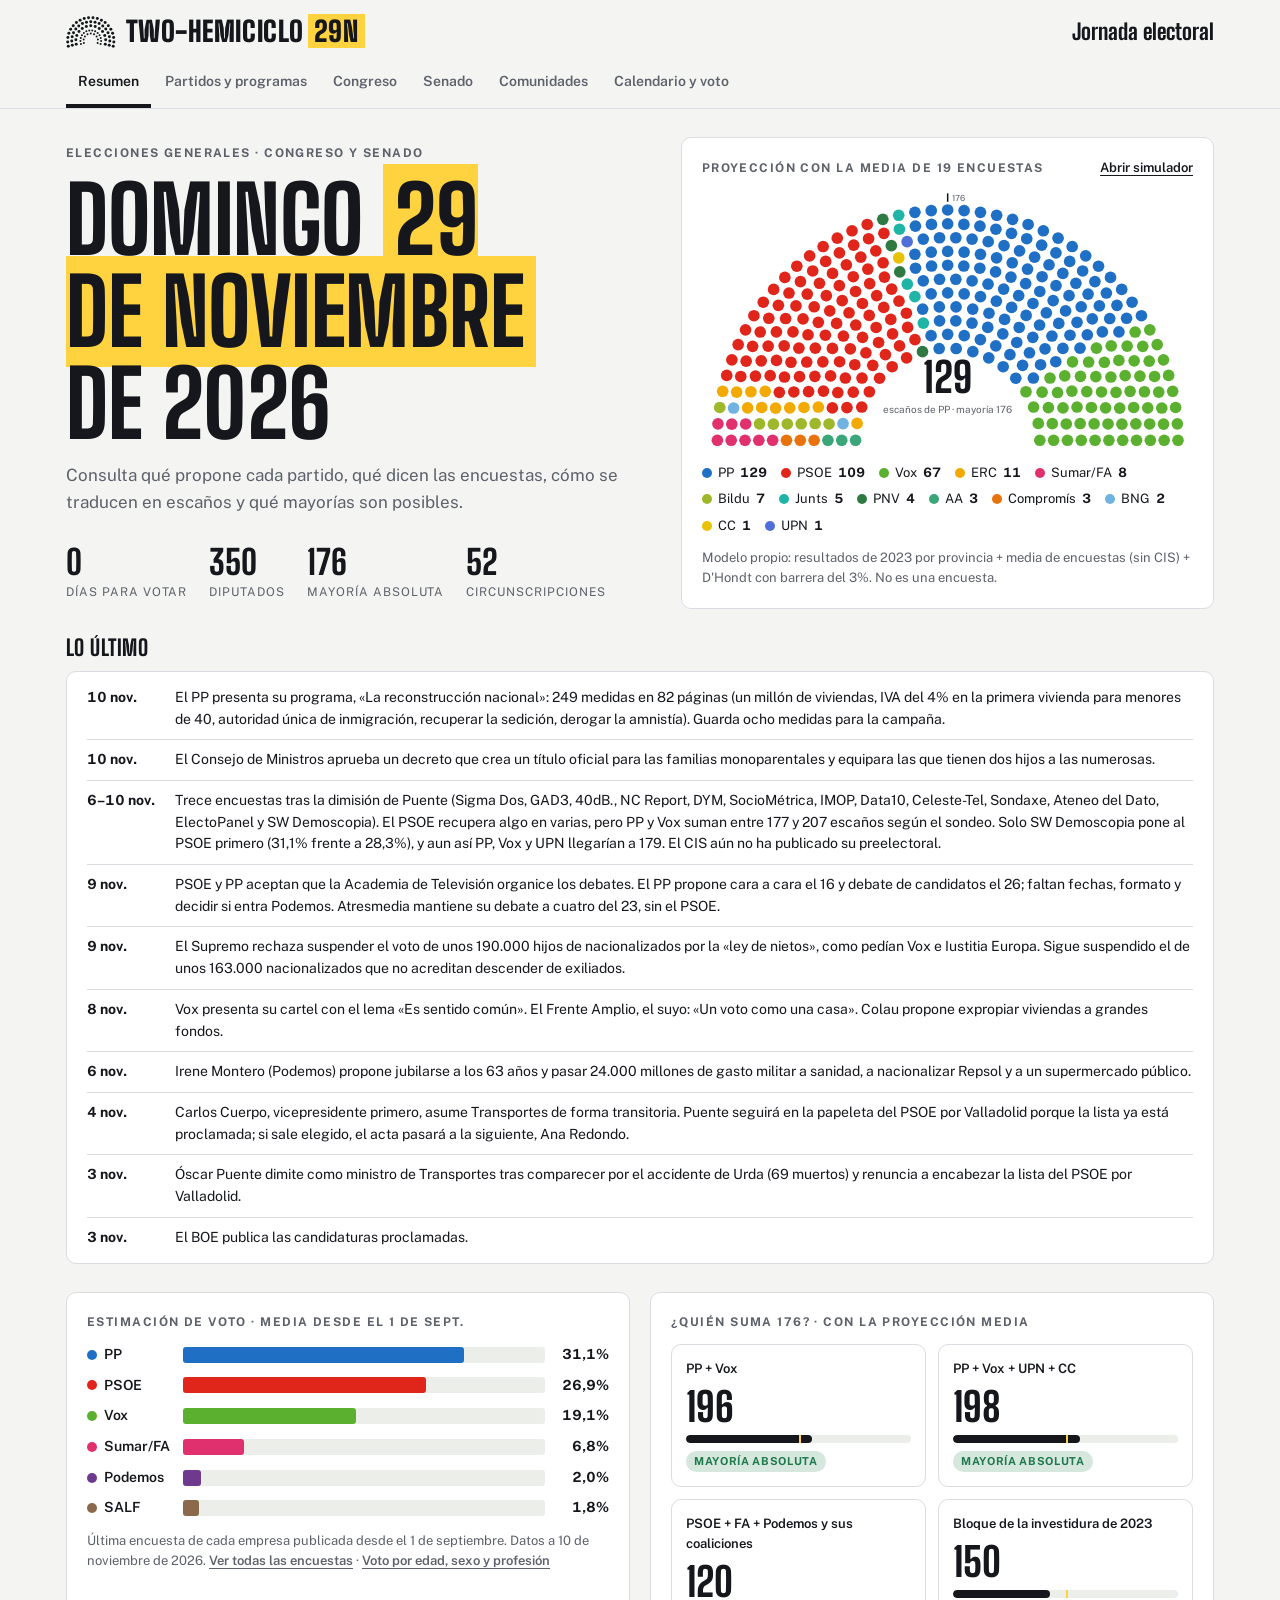
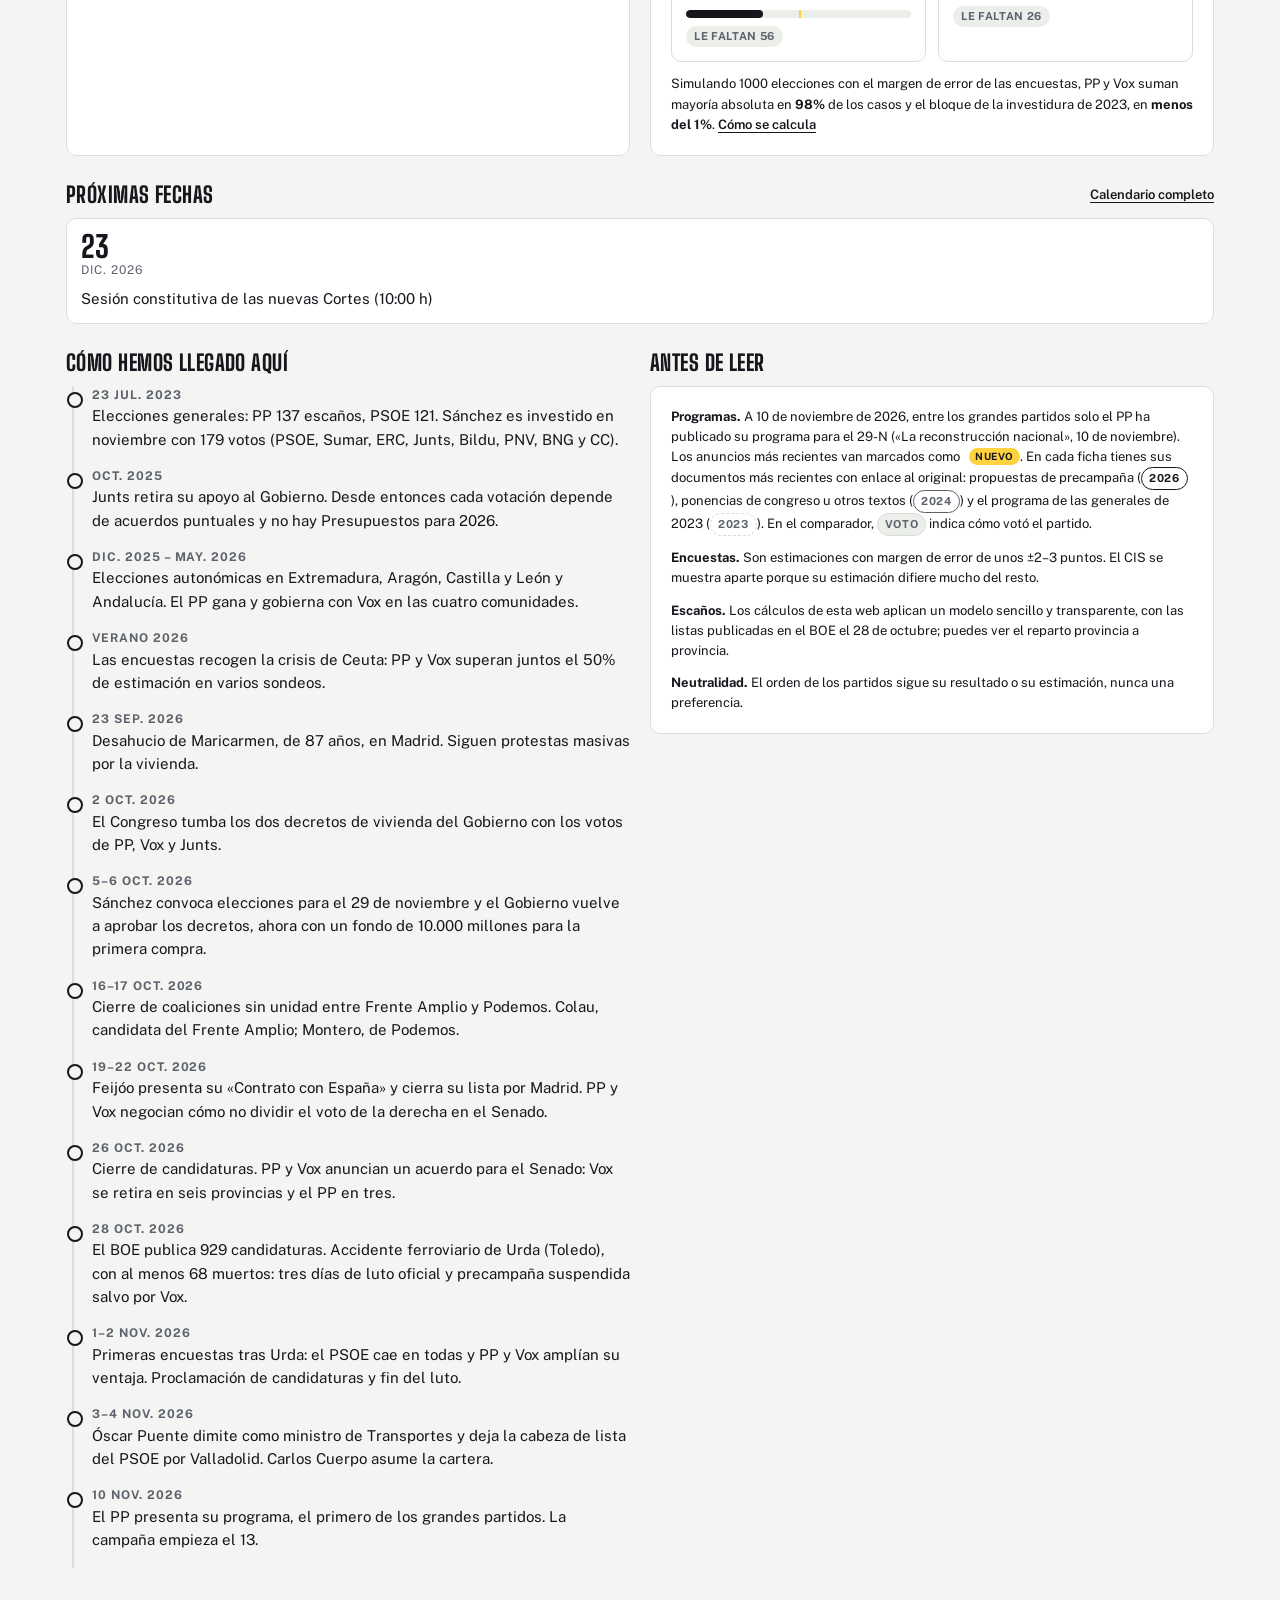
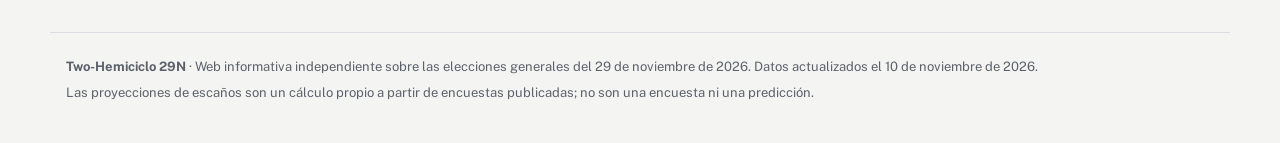
==== commit c05b102b: "Completa el ElectoPanel del 8 de noviembre con los partidos territoriales Co-Authored-By: Claude Opu" ====
--- a/index.html
+++ b/index.html
@@ -1457,7 +1457,7 @@
   {firm:"SocioMétrica", media:"El Español", d:"2026-11-08", field:"Acumulado 1 sep.–8 nov. · 5.460 · en línea", PP:32.0,PSOE:27.7,VOX:18.9,FA:4.4,POD:1.2,SALF:2.2, CFV:0.9, ERC:2.4,JUNTS:1.4,BILDU:1.6,PNV:0.8,BNG:1.0,CC:0.5,UPN:0.3,AA:1.7, seats:"PP 134 · PSOE 108 · Vox 66 · ERC 9 · Bildu 8 · Junts 6 · FA 5 · AA 3 · PNV 3 · Compromís 2 · BNG 2 · UPN-PP 2 · CC 1 · Podemos 0"},
   {firm:"IMOP Insights", media:"El Confidencial", d:"2026-11-08", field:"2–6 nov. · 1.000", PP:29.8,PSOE:25.9,VOX:19.9,FA:8.1,POD:1.2,SALF:1.7, ERC:2.6,JUNTS:1.2,BILDU:1.6,PNV:0.7,BNG:1.3,CC:0.5,UPN:0,AA:1.8, seats:"PP (con UPN) 126 · PSOE 106 · Vox 70 · FA 13 · ERC 11 · Bildu 7 · Junts 4 · PNV 4 · AA 4 · BNG 3 · CC 1 · Podemos 1"},
   {firm:"Sondaxe", media:"La Voz de Galicia", d:"2026-11-08", field:"2–4 nov. · 1.200", PP:29.7,PSOE:27.3,VOX:18.6,FA:7.1,POD:2.2,SALF:1.6, ERC:2.9,JUNTS:1.4,BILDU:1.5,PNV:0.7,BNG:0.9,CC:0.5,UPN:0,AA:2.3},
-  {firm:"EM-Analytics", media:"Electomanía (ElectoPanel)", d:"2026-11-08", field:"1–6 nov. · 1.860", PP:31.1,PSOE:25.3,VOX:19.2,FA:6.1,POD:1.8,SALF:1.9, ERC:2.2,AA:1.0, seats:"PP 131 · PSOE 108 · Vox 66 · FA 12 · ERC 8 · AA 2 · Podemos 1"},
+  {firm:"EM-Analytics", media:"Electomanía (ElectoPanel)", d:"2026-11-08", field:"1–6 nov. · 1.860", PP:31.1,PSOE:25.3,VOX:19.2,FA:6.1,POD:1.8,SALF:1.9, CFV:1.5, ERC:2.2,JUNTS:1.2,BILDU:1.4,PNV:0.9,BNG:0.9,CC:0.3,AA:1.0, seats:"PP 131 · PSOE 108 · Vox 66 · FA 12 · ERC 8 · Bildu 8 · Junts 5 · PNV 4 · Compromís 3 · AA 2 · BNG 2 · Podemos 1"},
   {firm:"Celeste-Tel", media:"Onda Cero", d:"2026-11-06", field:"29 oct.–3 nov. · 1.100 · telefónica", PP:31.4,PSOE:25.7,VOX:19.2,FA:6.8,POD:1.9,SALF:1.6, CFV:1.2, ERC:2.2,JUNTS:1.5,BILDU:1.4,PNV:0.9,BNG:0.8,CC:0.5,UPN:0.4,AA:1.2, seats:"PP 136 · PSOE 101 · Vox 66 · FA 10 · ERC 8 · Bildu 7 · Junts 6 · PNV 4 · Compromís 3 · AA 3 · UPN 2 · BNG 2 · CC 1 · Podemos 1"},
   {firm:"More in Common", media:"Pulso electoral", d:"2026-11-03", field:"21–25 oct. · 2.210 · en línea", PP:28.3,PSOE:27.6,VOX:20.8,FA:7.8,POD:2.6,SALF:2.4},
   {firm:"Target Point", media:"El Debate", d:"2026-11-02", field:"28–30 oct. · 1.024 · en línea", PP:31.8,PSOE:25.5,VOX:19.9,FA:6.6,POD:2.4,SALF:2.6, seats:"PP (con UPN) 131–135 · PSOE 99–103 · Vox 68–72 · FA (con Compromís y UPC) 9–11 · Podemos 1"},
@@ -1526,7 +1526,7 @@
  [10,34.1,25.0,18.2,5.3,3.9,null],[10,32.8,28.0,18.8,6.3,3.2,1.8],[10,31.9,28.1,18.9,5.3,2.3,1.8],[10,30.4,26.5,19.0,7.6,2.3,1.9],[10,34.0,28.2,18.2,3.6,2.6,0.5],[10,33.4,25.3,19.6,5.4,3.3,1.8],[10,31.9,25.3,19.1,7.6,3.1,null],[10,32.0,25.9,18.7,6.9,3.4,1.3],[10,32.6,26.2,18.8,5.8,2.8,2.1],[10,31.5,26.9,19.1,6.0,3.4,1.7],[10,31.4,26.4,18.2,7.4,2.3,1.8],[10,28.7,26.1,18.9,8.0,2.6,2.0],[10,31.8,27.1,18.9,6.2,2.0,1.7],[10,31.5,25.3,19.5,8.1,2.8,null],
  [10,28.5,27.1,20.0,8.9,1.9,1.2],[10,30.9,26.7,19.0,7.0,1.7,1.7],[10,31.1,27.6,19.8,6.8,2.7,null],[10,32.1,27.0,18.6,4.6,1.9,null],[10,32.9,25.8,19.0,6.6,2.6,null],[10,30.6,26.1,19.9,8.2,2.8,null],
  [10,29.4,27.1,19.2,5.6,null,null],
- [11,33.1,27.3,18.6,5.6,1.9,0.4],[11,28.3,31.1,17.3,7.6,1.7,2.0],[11,32.4,24.7,19.8,6.9,3.1,1.5],[11,31.9,29.9,18.0,5.0,1.2,2.0],[11,31.9,25.9,18.6,7.2,1.4,1.3],[11,33.0,25.6,19.3,6.9,2.4,null],[11,31.0,25.2,19.4,7.7,1.6,null],[11,31.5,28.6,18.6,6.1,1.5,1.7],[11,32.0,27.7,18.9,5.3,1.2,2.2],[11,29.8,25.9,19.9,8.1,1.2,1.7],[11,29.7,27.3,18.6,7.1,2.2,1.6],[11,31.1,25.3,19.2,6.1,1.8,1.9],[11,31.4,25.7,19.2,8.0,1.9,1.6],[11,28.3,27.6,20.8,7.8,2.6,2.4],
+ [11,33.1,27.3,18.6,5.6,1.9,0.4],[11,28.3,31.1,17.3,7.6,1.7,2.0],[11,32.4,24.7,19.8,6.9,3.1,1.5],[11,31.9,29.9,18.0,5.0,1.2,2.0],[11,31.9,25.9,18.6,7.2,1.4,1.3],[11,33.0,25.6,19.3,6.9,2.4,null],[11,31.0,25.2,19.4,7.7,1.6,null],[11,31.5,28.6,18.6,6.1,1.5,1.7],[11,32.0,27.7,18.9,5.3,1.2,2.2],[11,29.8,25.9,19.9,8.1,1.2,1.7],[11,29.7,27.3,18.6,7.1,2.2,1.6],[11,31.1,25.3,19.2,7.6,1.8,1.9],[11,31.4,25.7,19.2,8.0,1.9,1.6],[11,28.3,27.6,20.8,7.8,2.6,2.4],
  [11,31.8,25.5,19.9,6.6,2.4,2.6],[11,32.4,26.4,19.9,5.4,2.2,1.8],[11,33.0,25.6,19.3,6.9,2.4,null],[11,31.1,24.6,19.3,8.0,1.9,null],[11,32.7,26.6,19.1,5.8,1.7,2.5],[11,31.5,25.8,19.2,6.2,1.7,1.6],[11,29.2,26.9,19.2,7.2,2.0,2.4],
 ];
 
